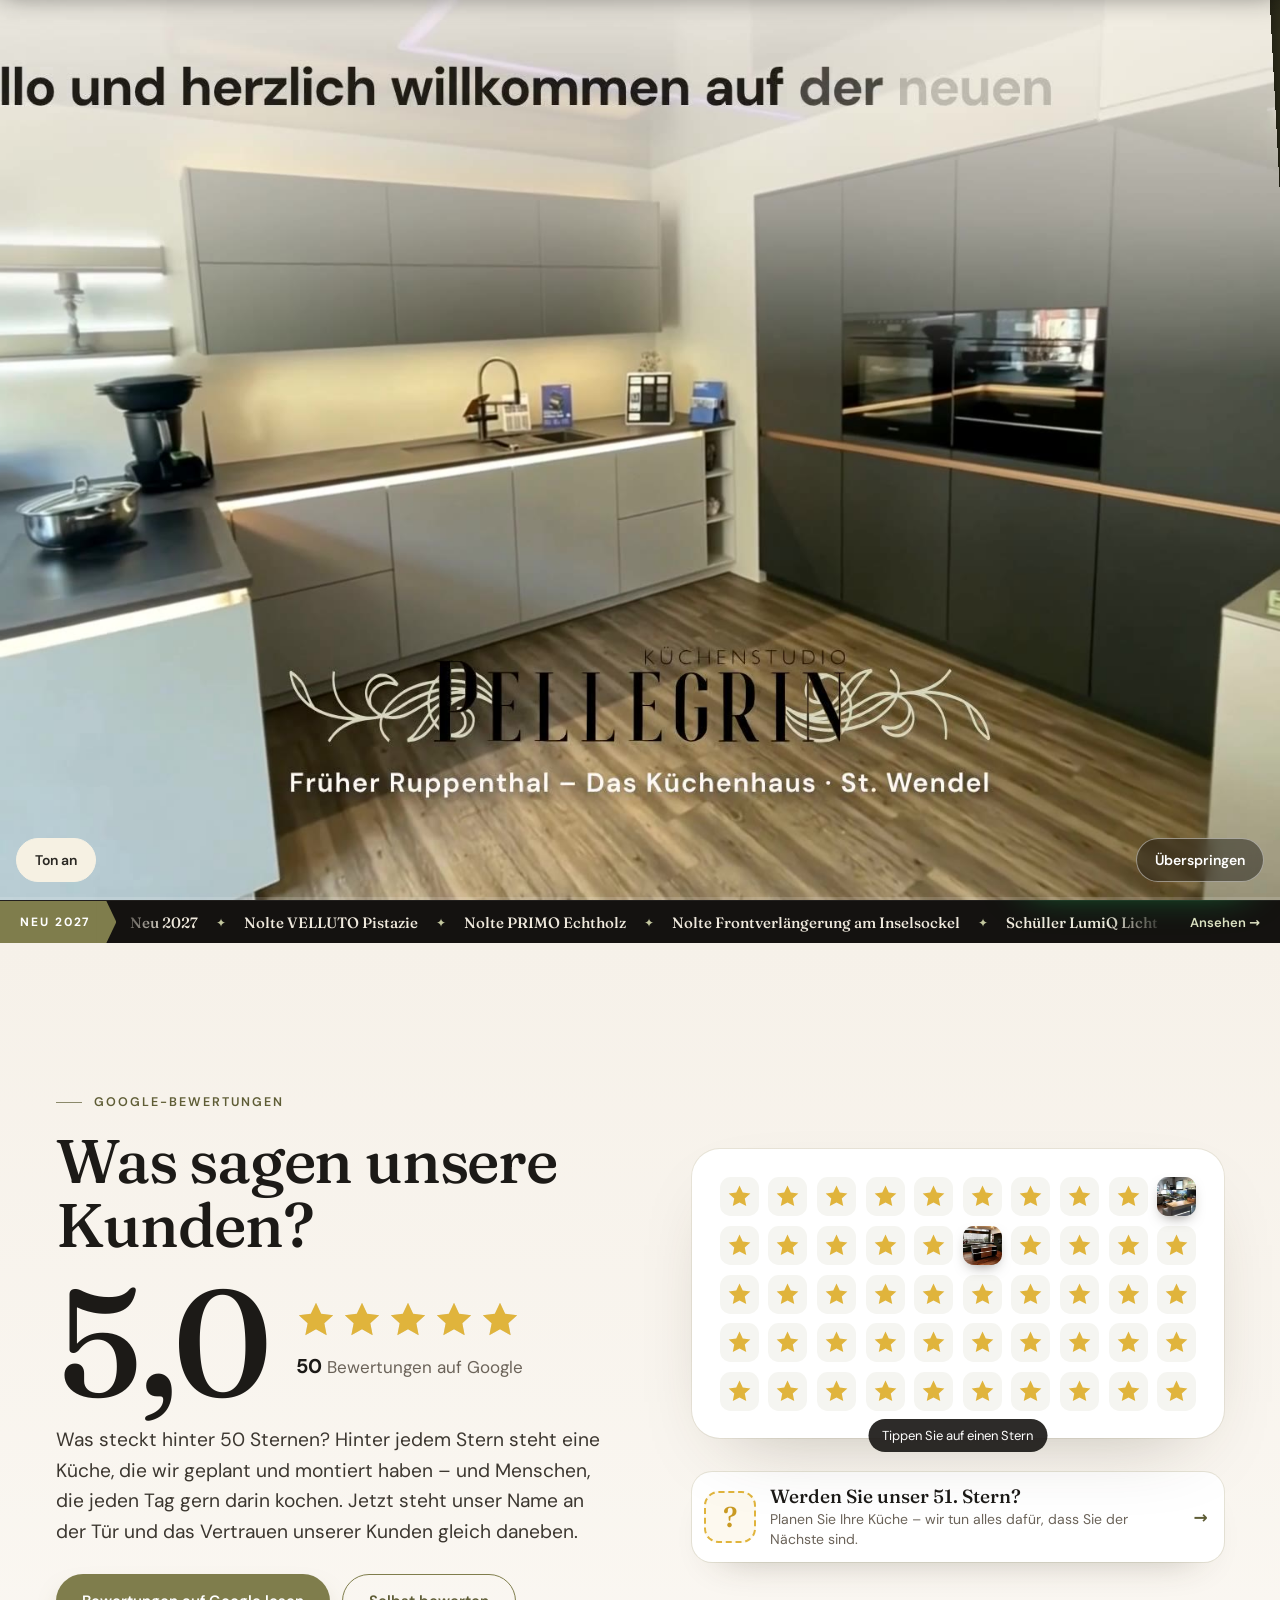
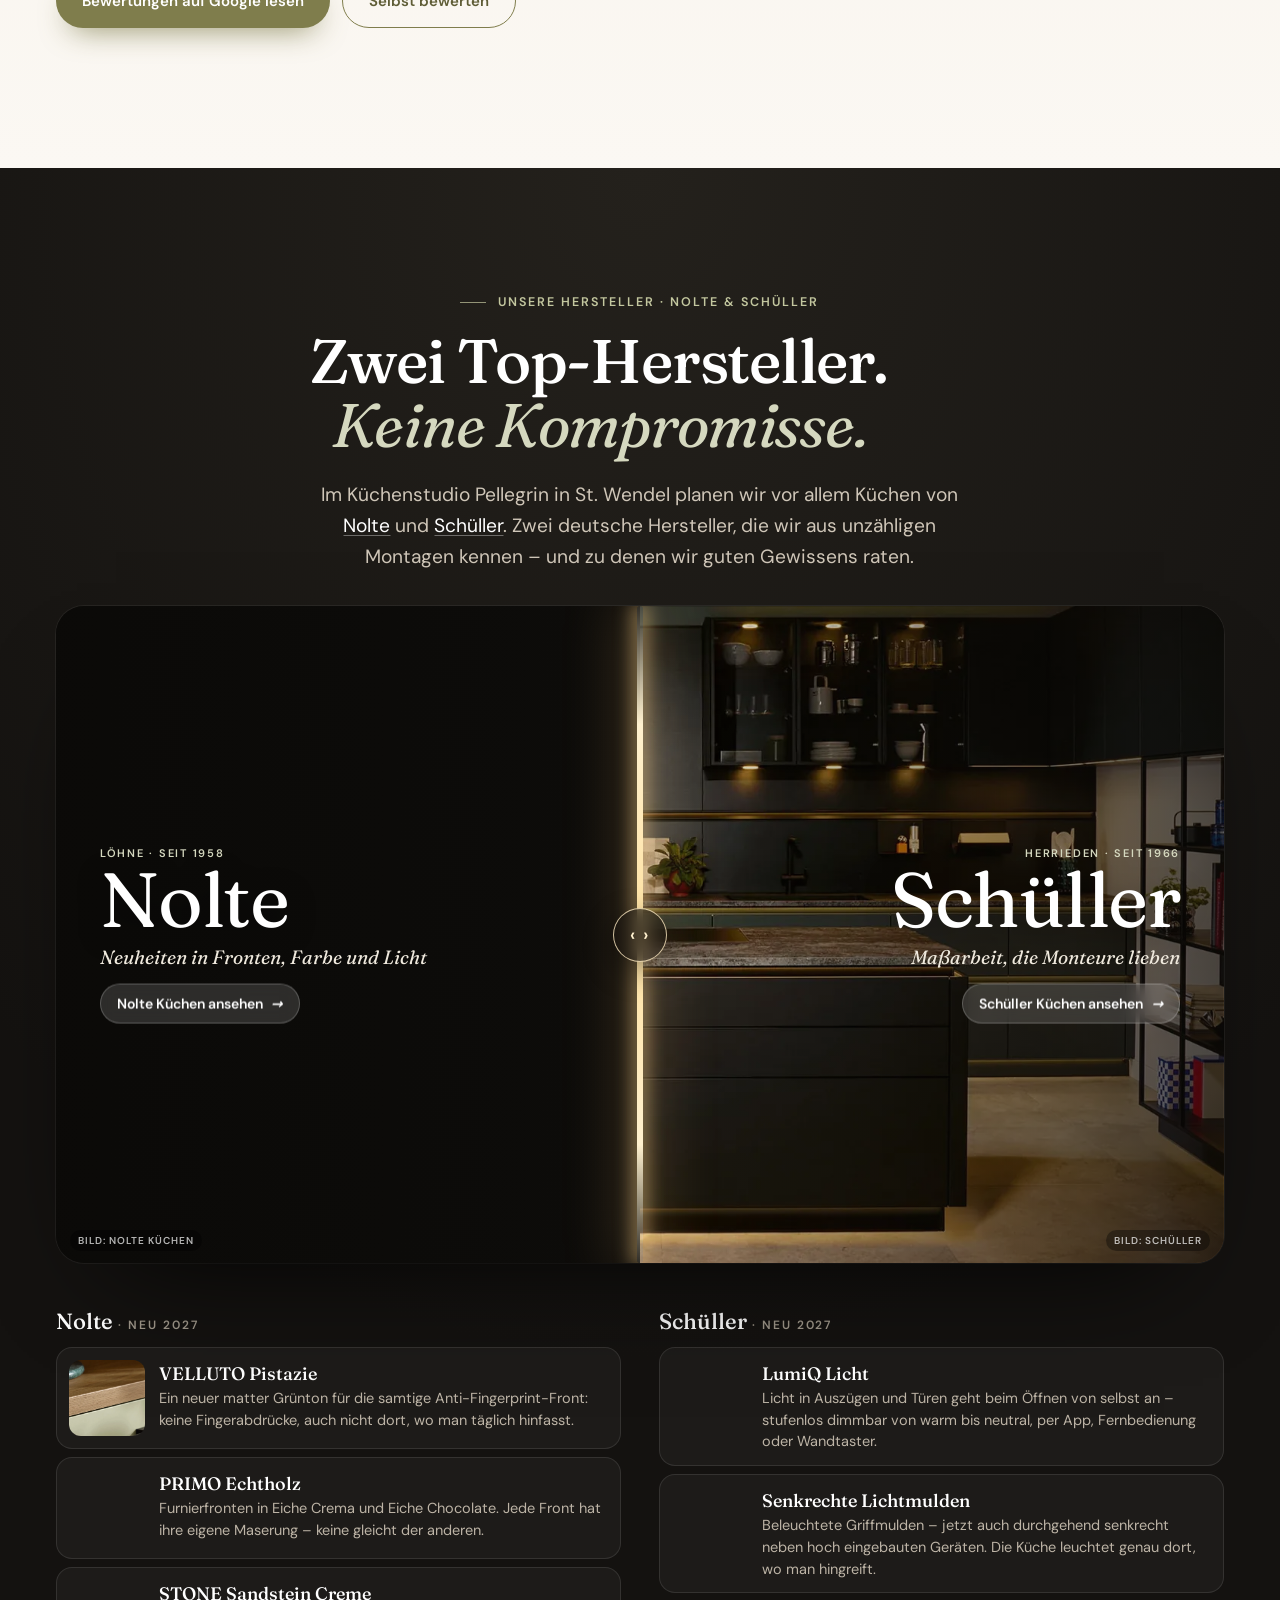
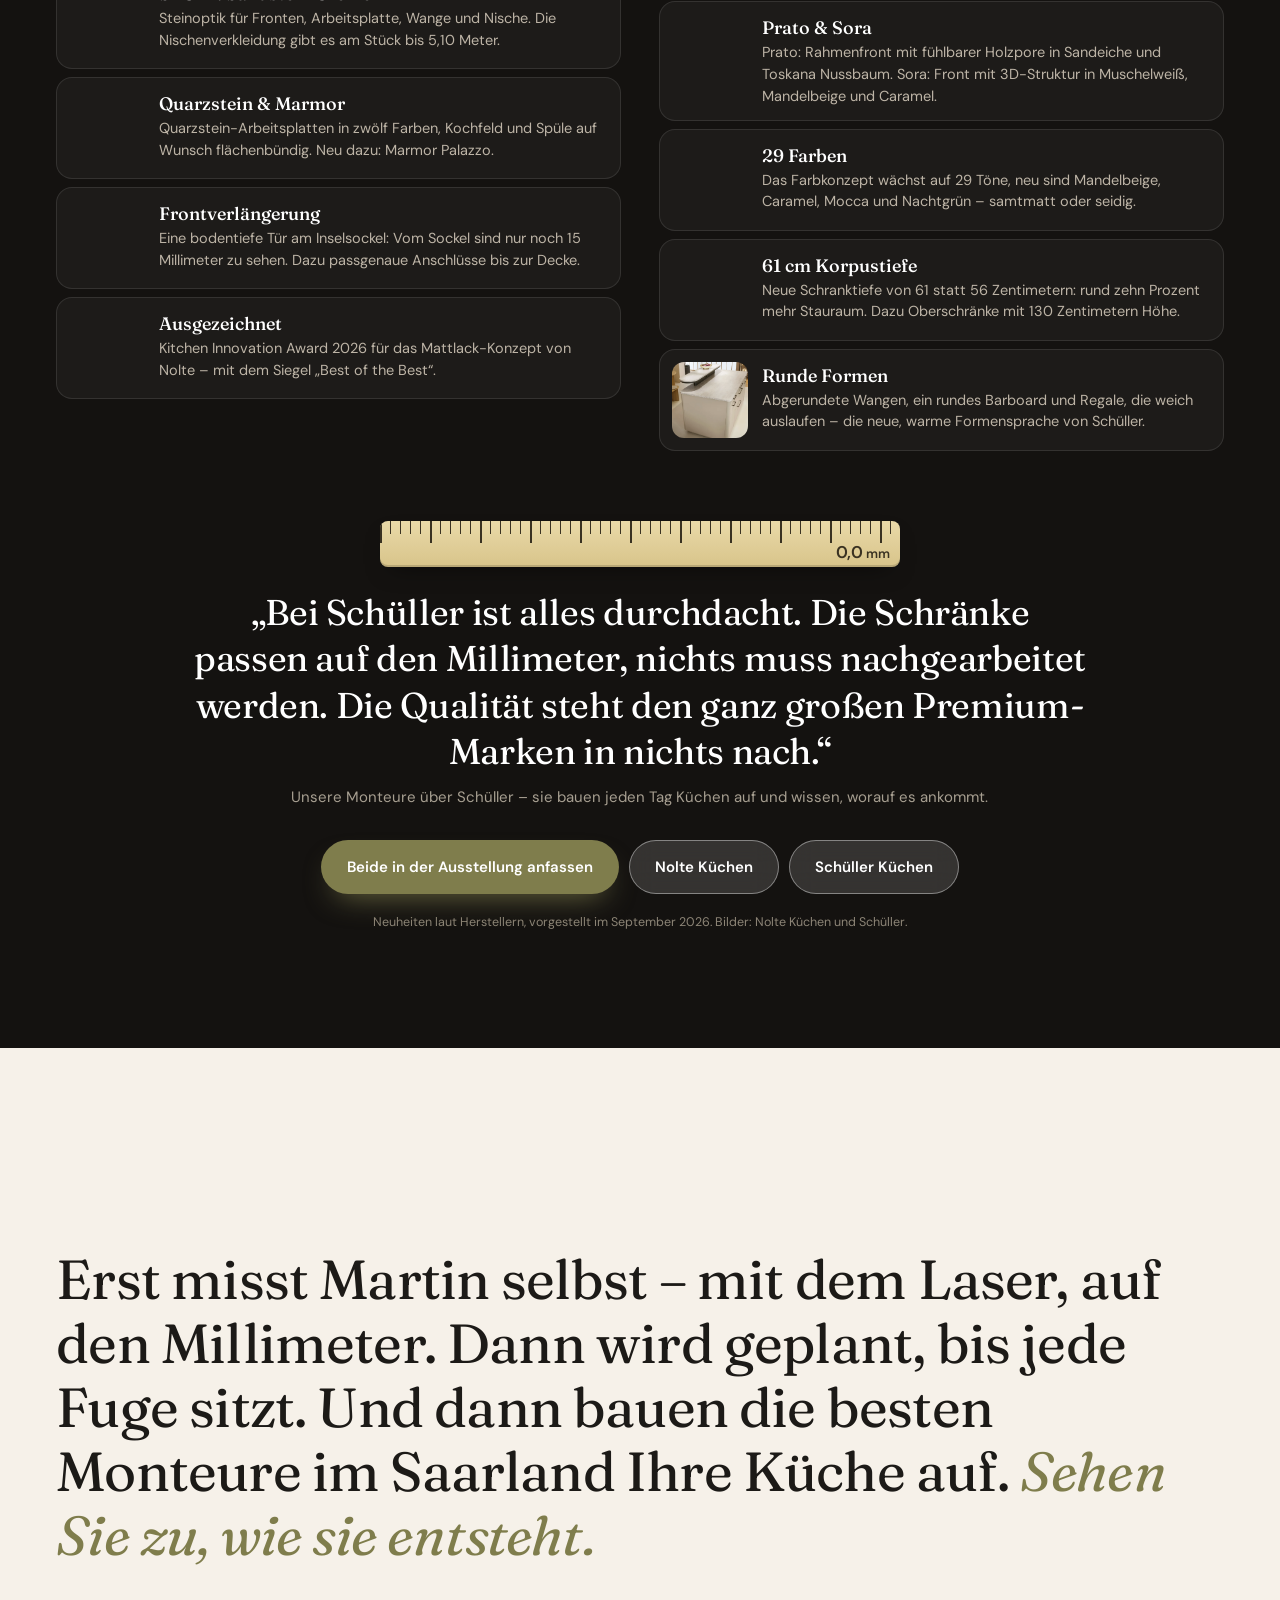
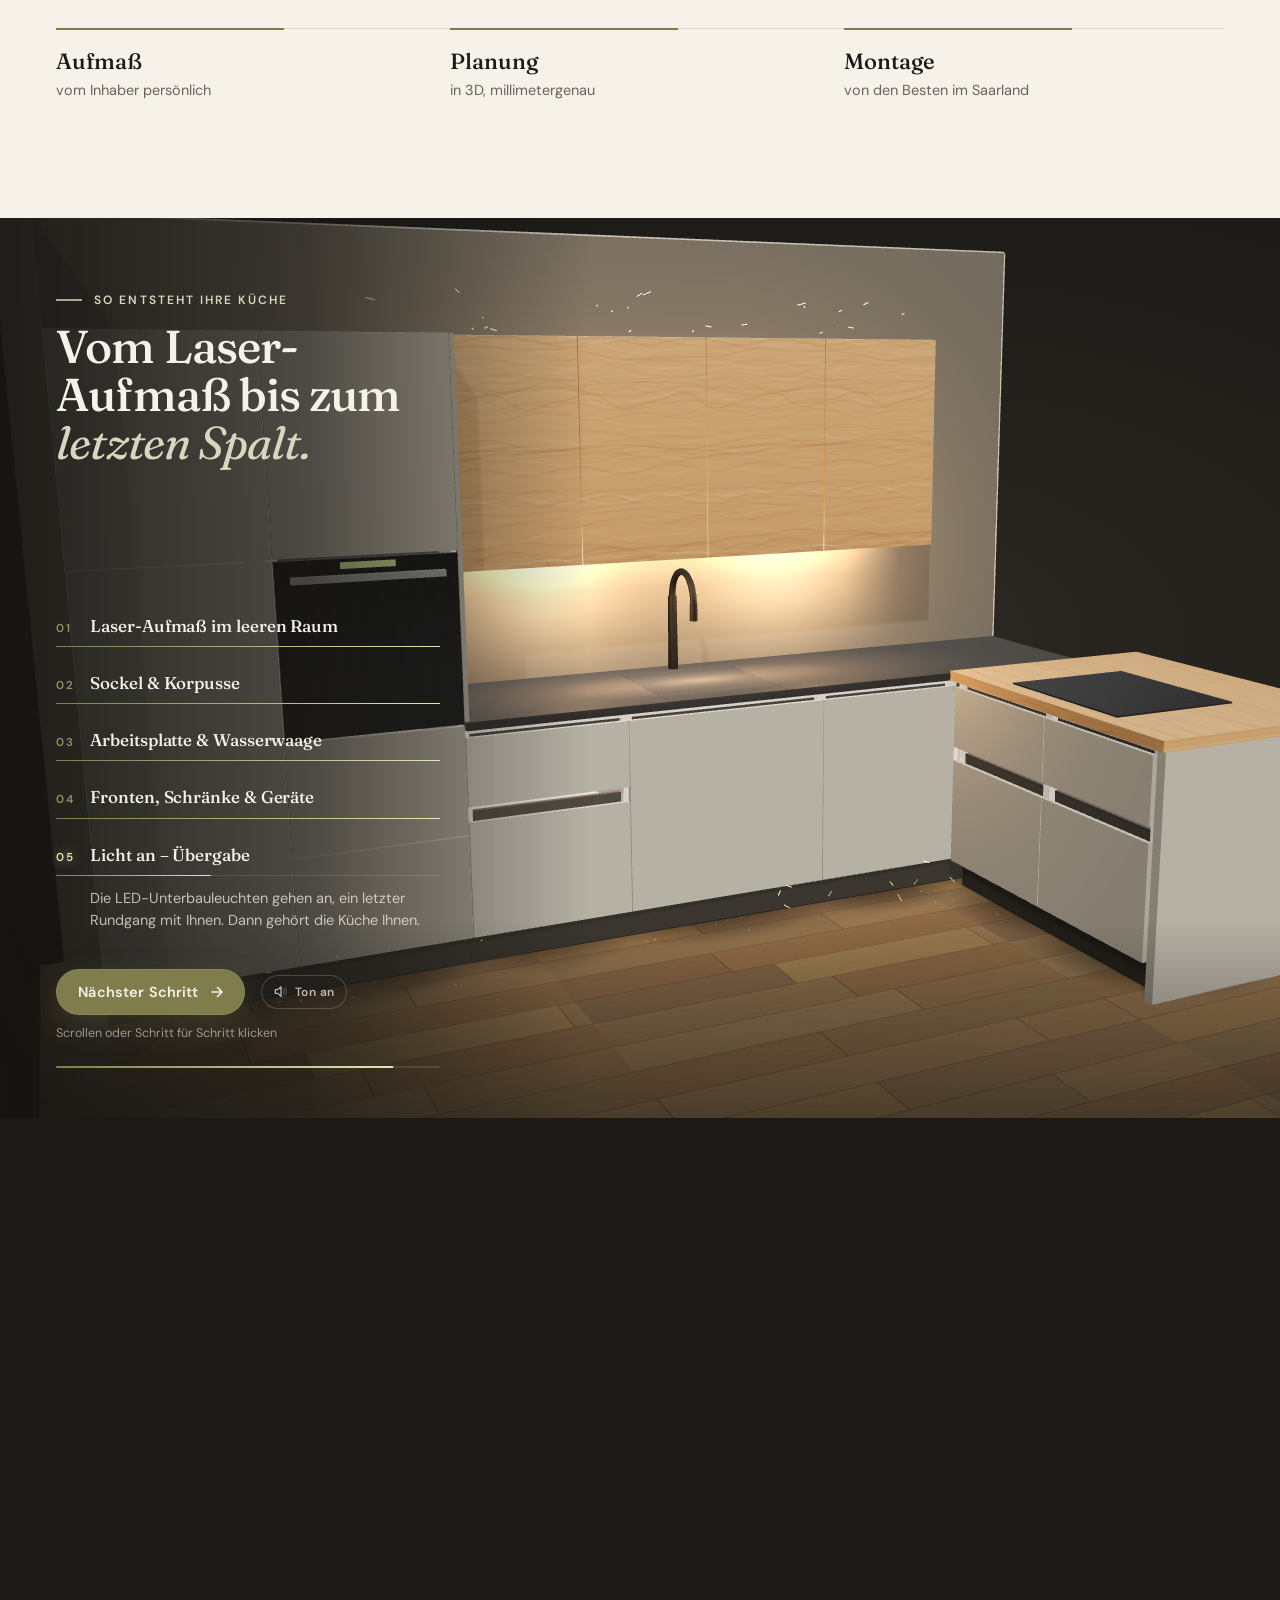
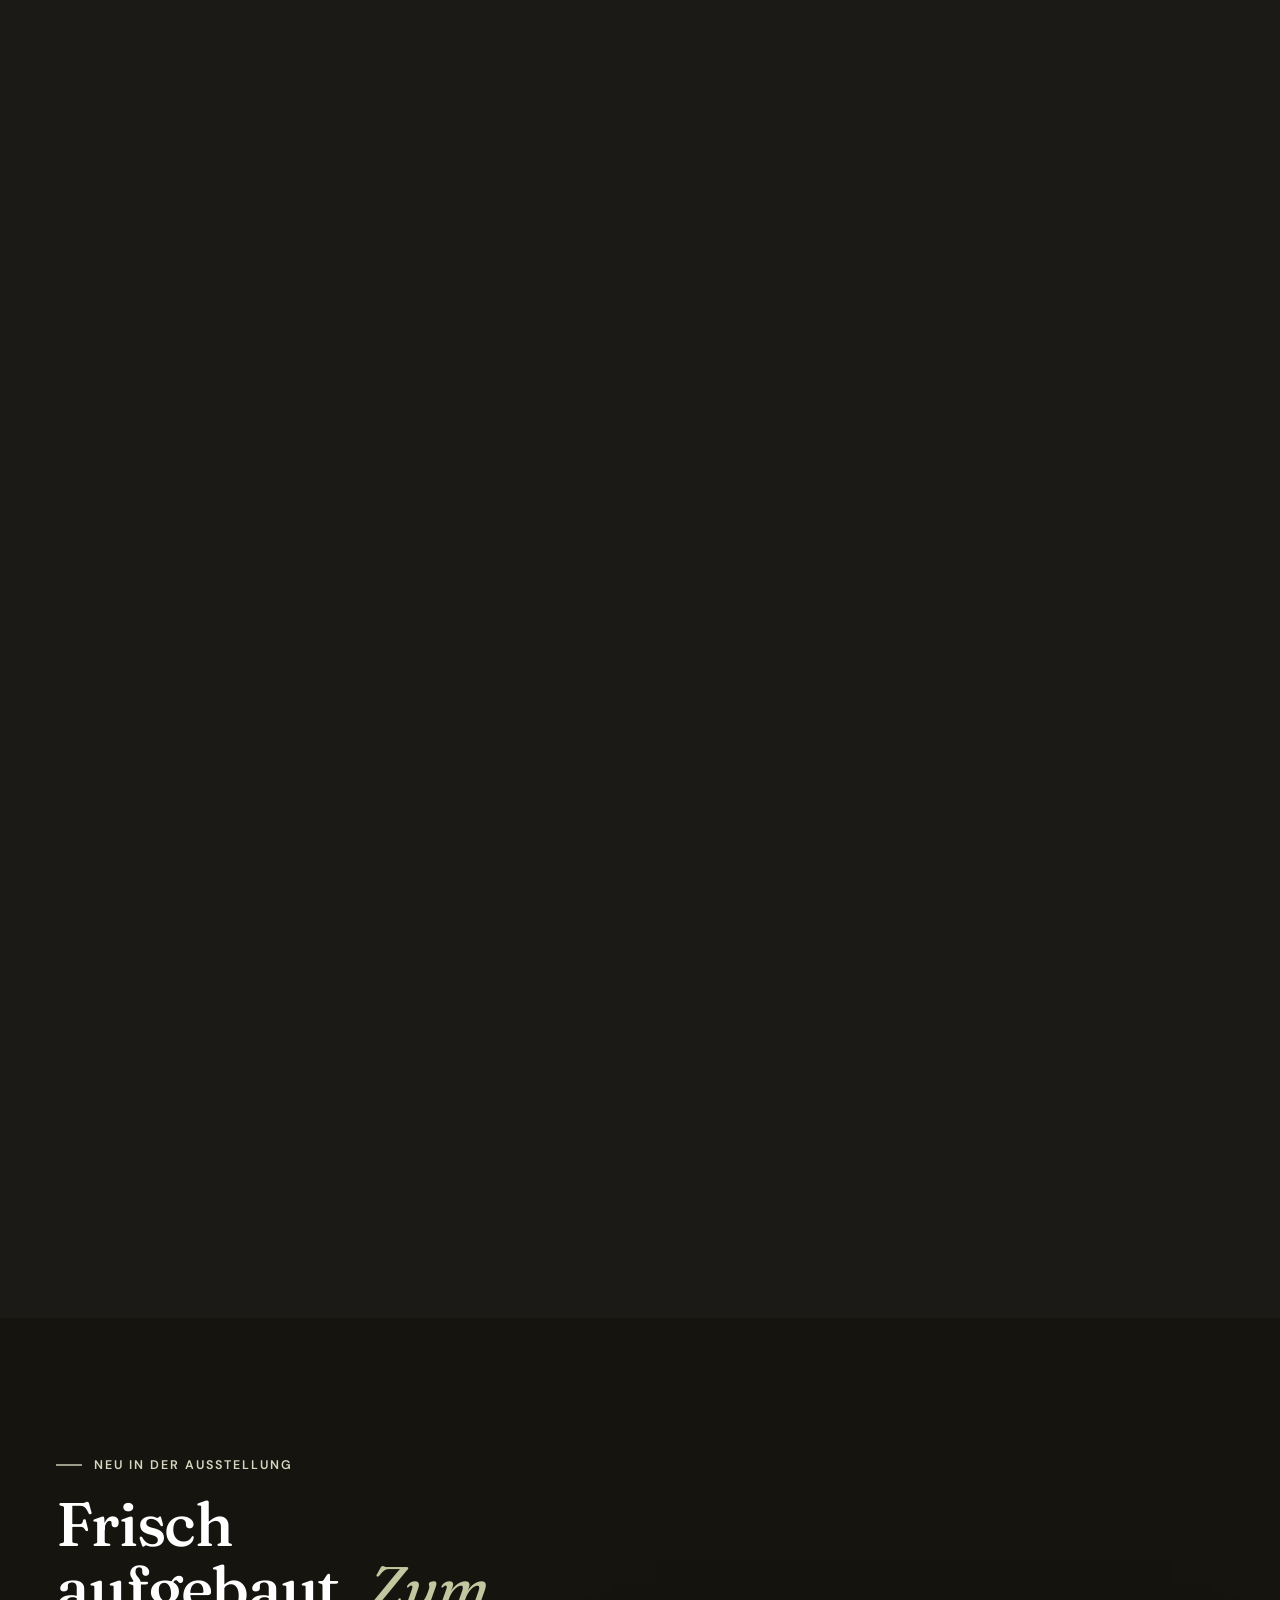
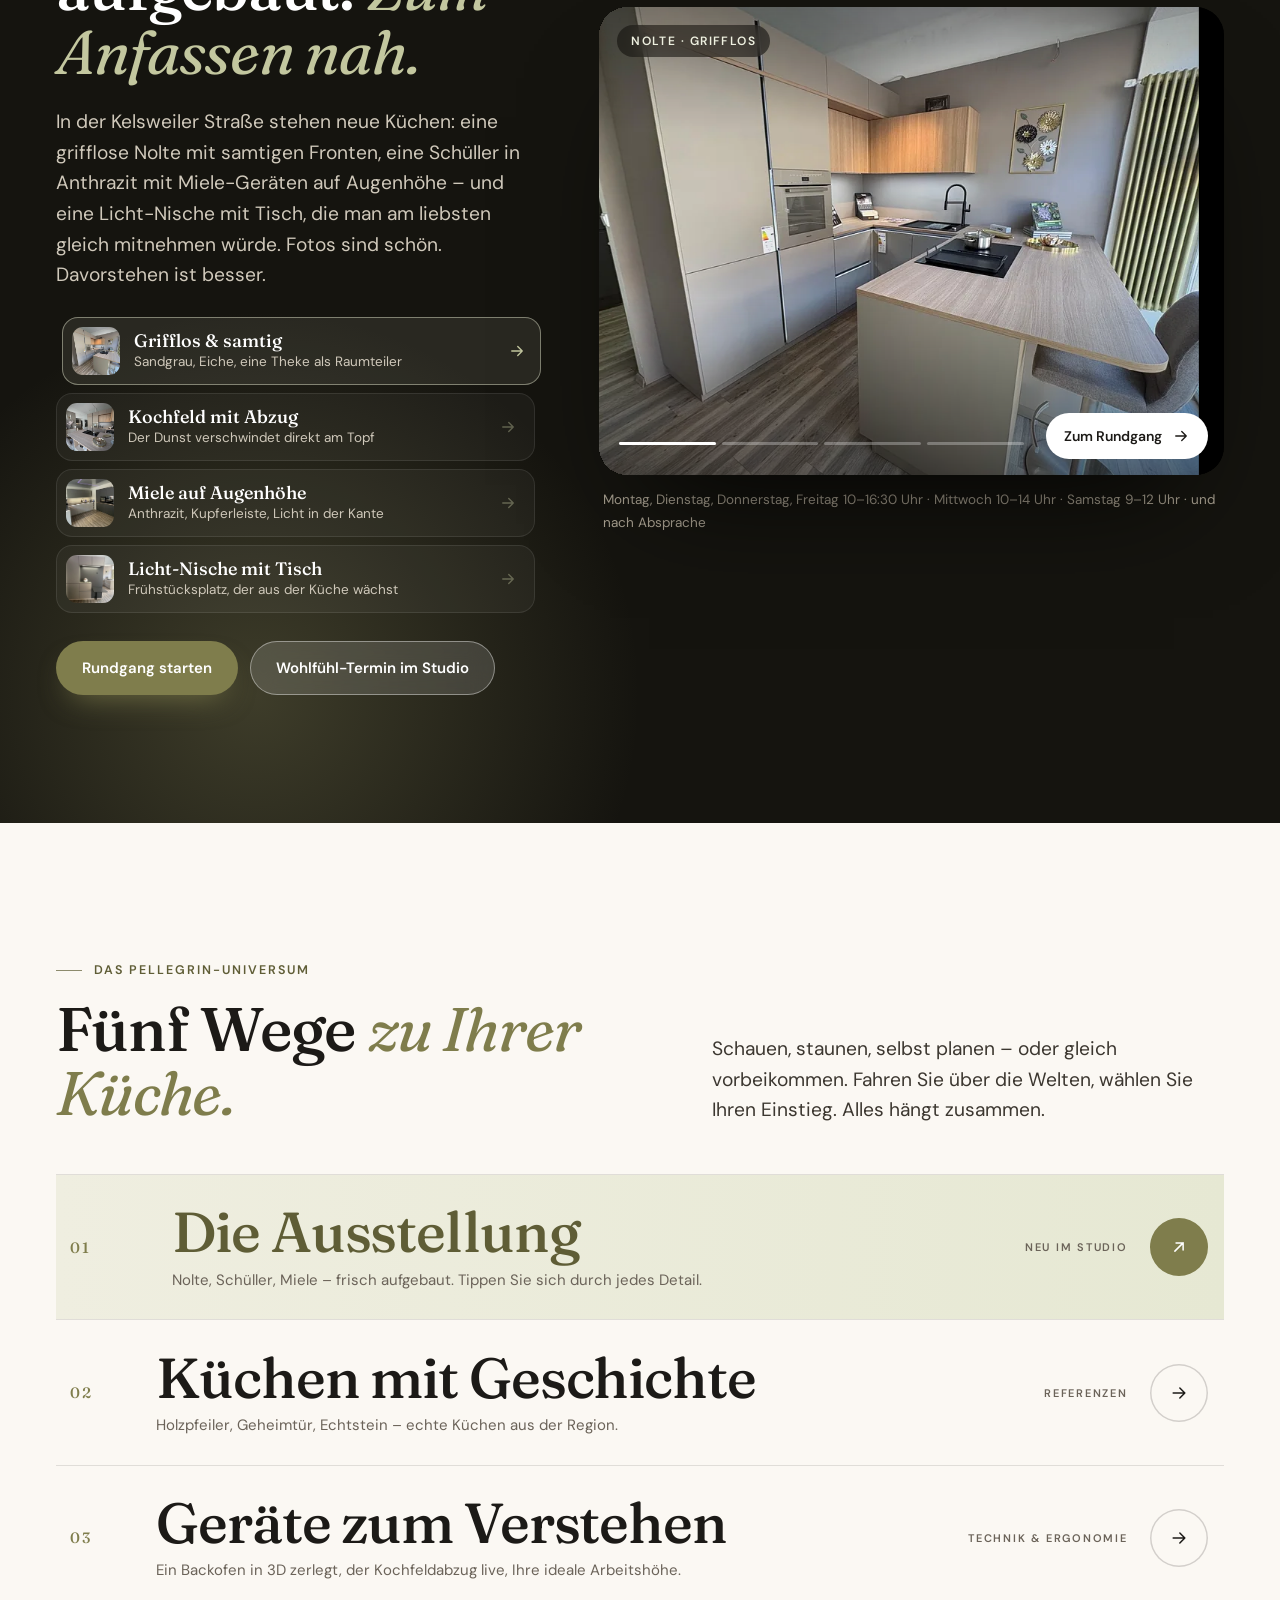
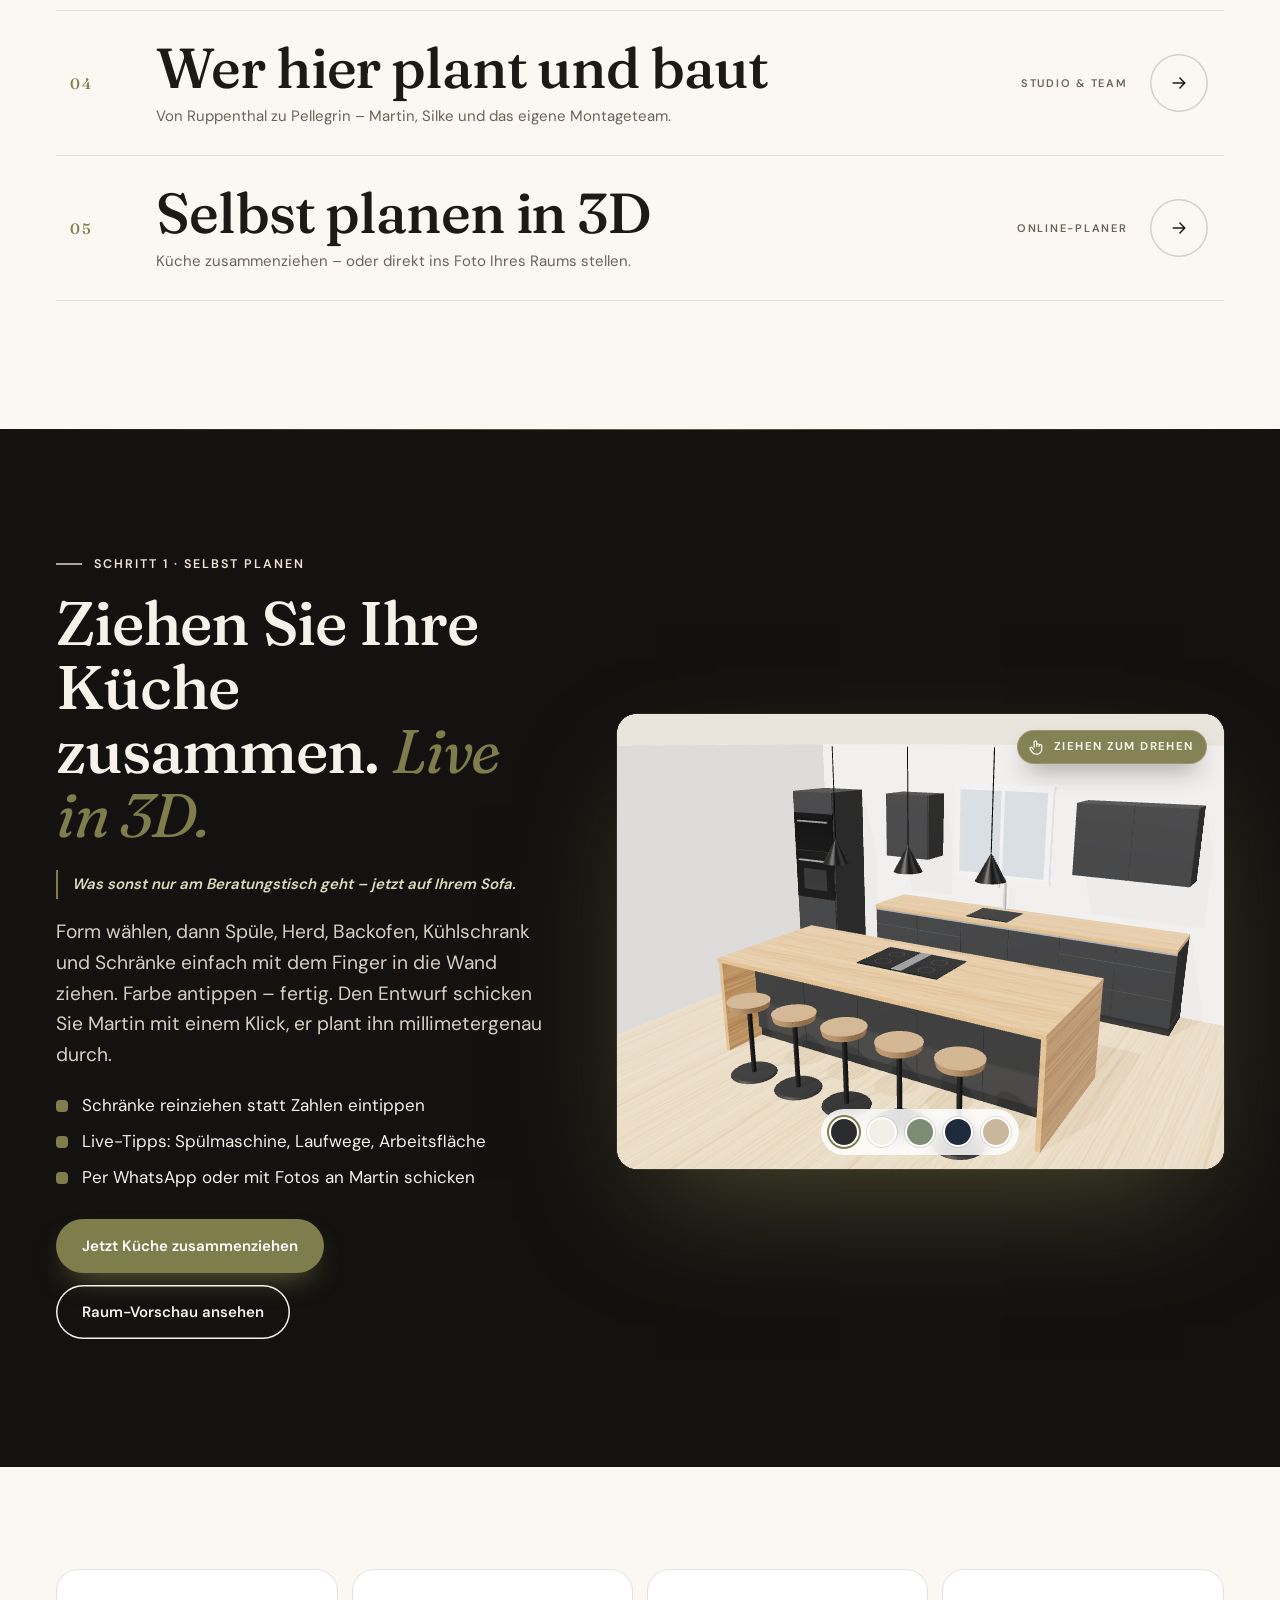
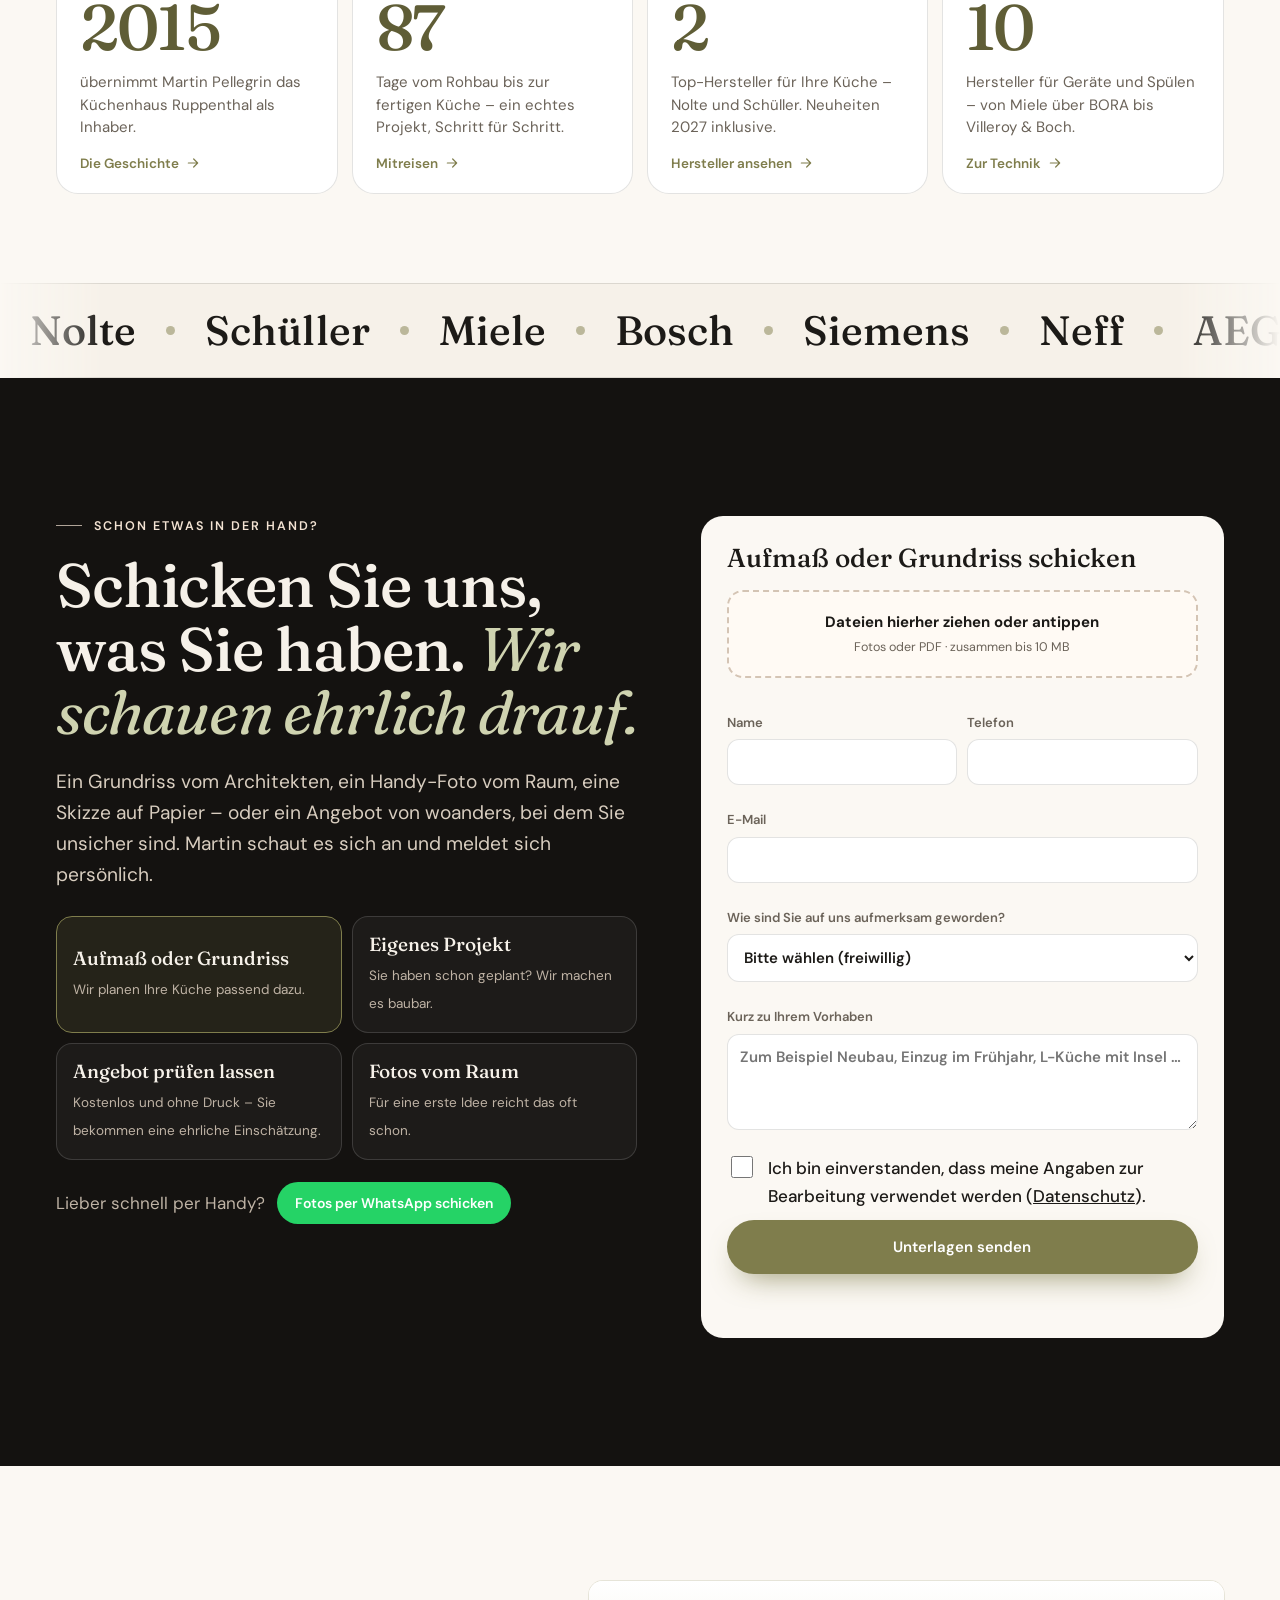
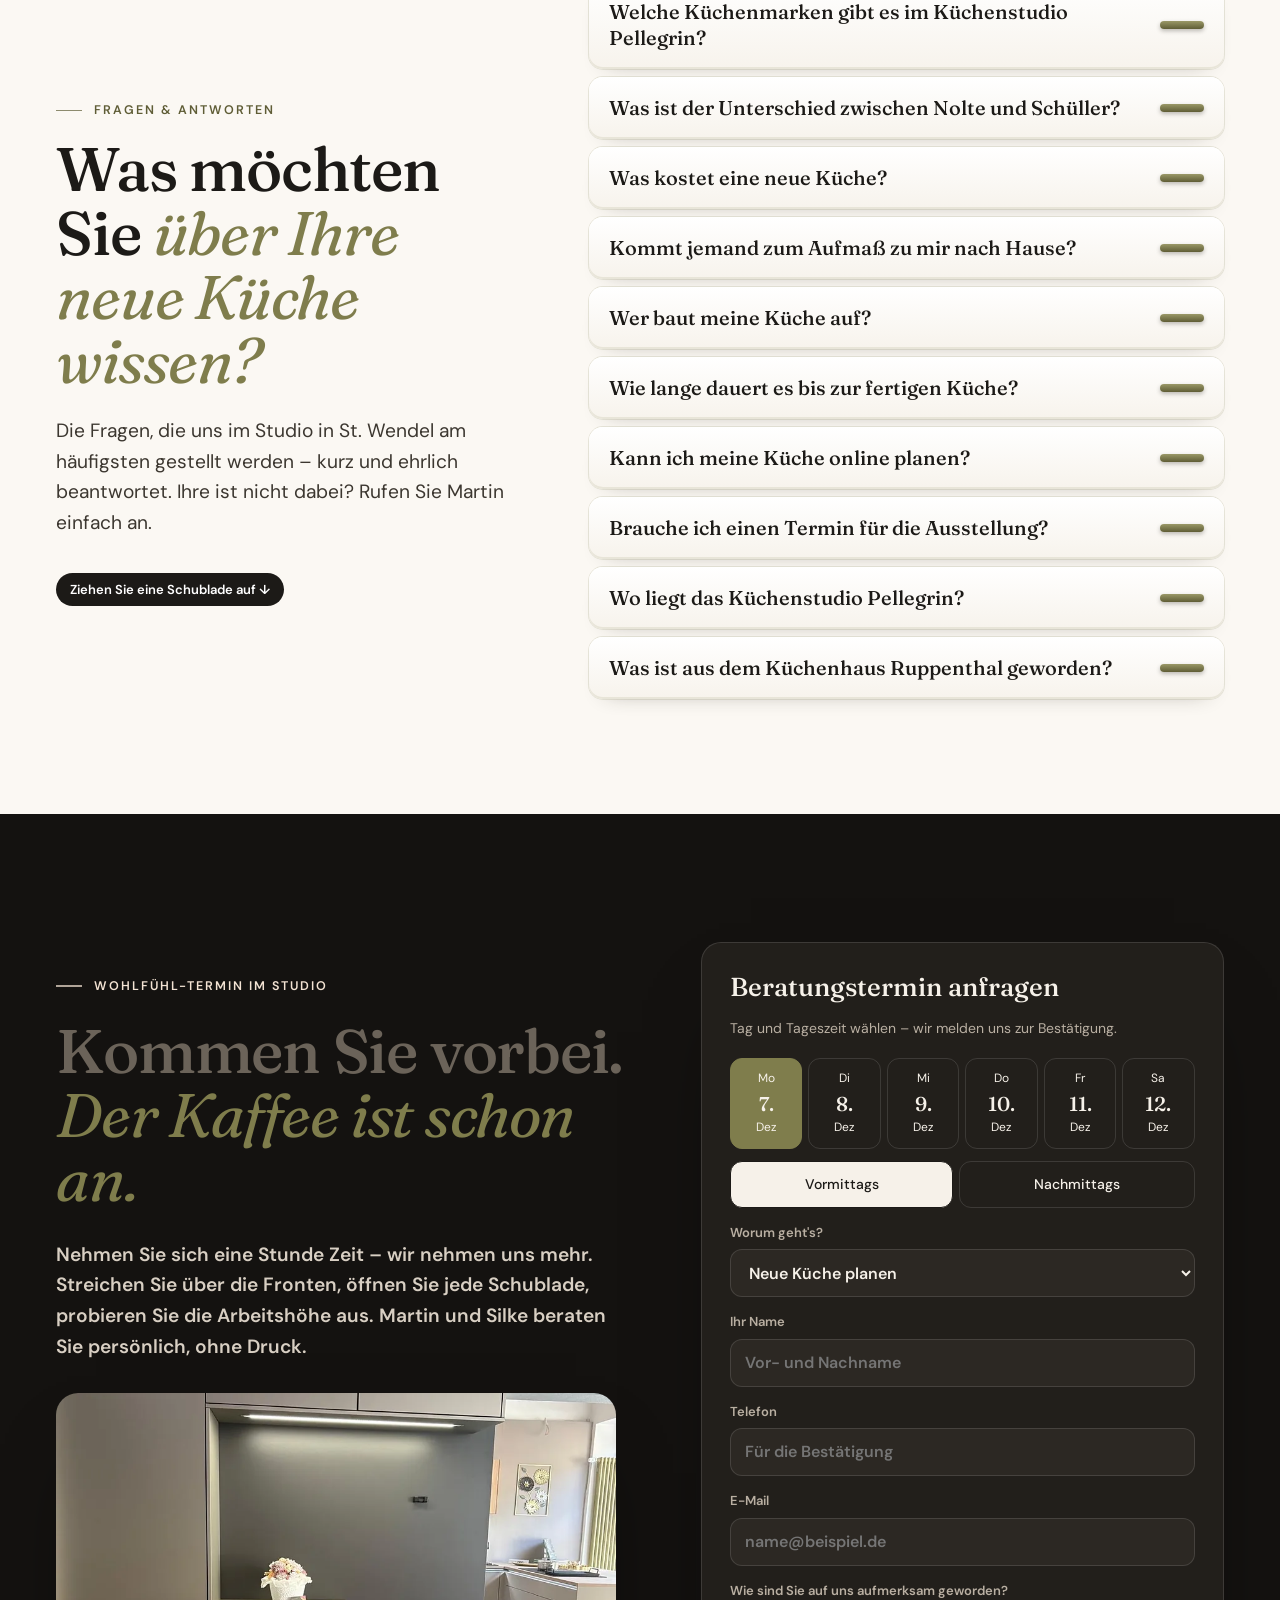
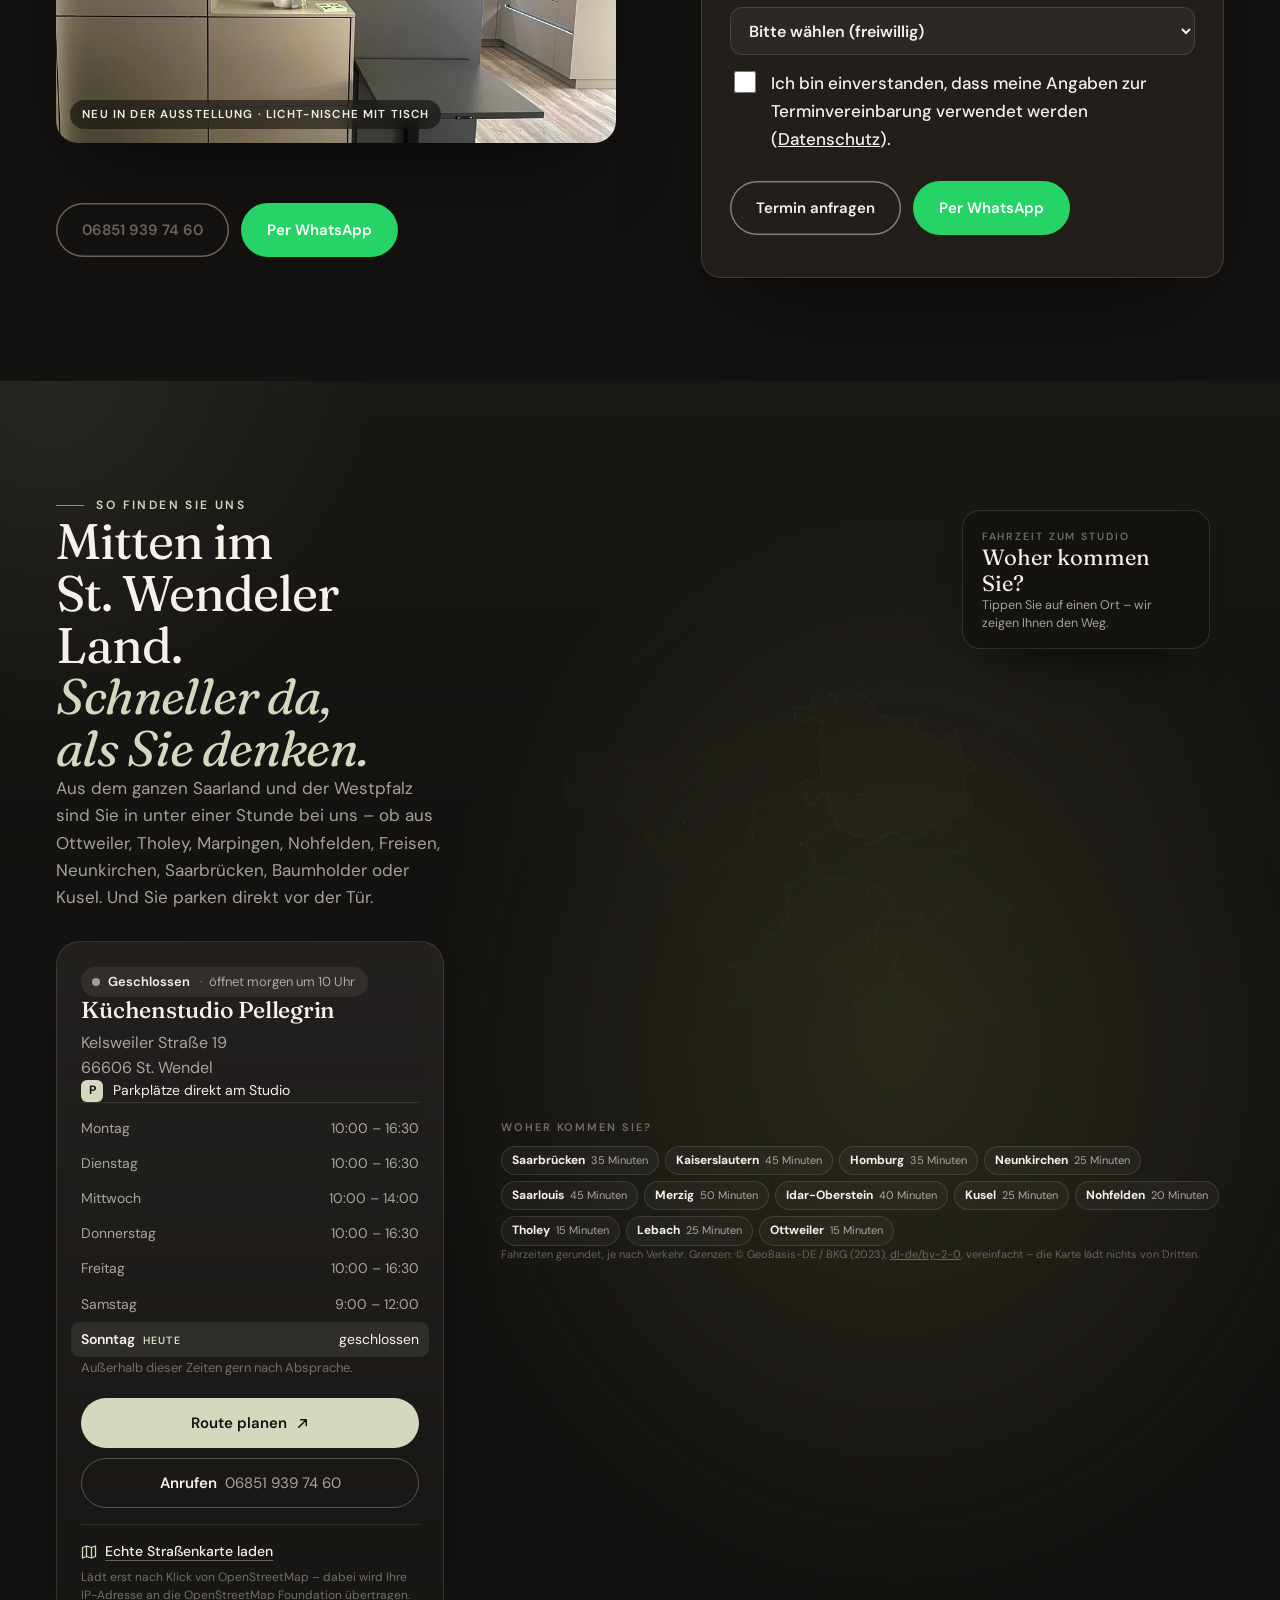
==== index.html @ 443a0e9a "Intro-Film live, Montage-3D ohne Stocken beim Scrollen Co-Authored-By: Claude Opus 5.5 <noreply@anth" ====
<!doctype html>
<html lang="de" data-page="home" data-hook="https://hook.eu1.make.com/a36b9tmomybuo3w4ffzs7iai0kumm900">
<head>
<meta charset="utf-8">
<script data-fe="intro">/* Intro bei jedem Oeffnen (auch Neuladen), nicht beim Zurueckklicken innerhalb der Seite; ?nointro ueberspringt */try{(function(k){var s=location.search;if(/[?&]nointro/.test(s)){sessionStorage.setItem(k,'1');return}var t=(performance.getEntriesByType('navigation')[0]||{}).type||'',i=false;if(t==='back_forward')return;try{var r=new URL(document.referrer);i=r.origin===location.origin&&r.pathname.indexOf(location.pathname.replace(/[^/]*$/,''))===0}catch(e){}if(/[?&]intro(&|=|$)/.test(s)||t==='reload'||!i)sessionStorage.removeItem(k)})('pel-intro3')}catch(e){}</script>
<meta name="viewport" content="width=device-width, initial-scale=1, viewport-fit=cover">
<title>Küchenstudio St. Wendel – Nolte & Schüller Küchen | Pellegrin</title>
<meta name="description" content="Küchenstudio Pellegrin in St. Wendel, früher Küchenhaus Ruppenthal: Nolte und Schüller, Planung in 3D, Aufmaß vom Inhaber, Montage durch die besten Monteure.">
<meta name="robots" content="index, follow">
<link rel="canonical" href="https://kuechenstudio-pellegrin.de/">
<meta property="og:type" content="website">
<meta property="og:locale" content="de_DE">
<meta property="og:site_name" content="Küchenstudio Pellegrin">
<meta property="og:title" content="Küchenstudio St. Wendel – Nolte & Schüller Küchen | Pellegrin">
<meta property="og:description" content="Küchenstudio Pellegrin in St. Wendel, früher Küchenhaus Ruppenthal: Nolte und Schüller, Planung in 3D, Aufmaß vom Inhaber, Montage durch die besten Monteure.">
<meta property="og:image" content="https://kuechenstudio-pellegrin.de/og.jpg">
<meta property="og:image:width" content="1200">
<meta property="og:image:height" content="630">
<meta property="og:image:alt" content="Küchenstudio Pellegrin in St. Wendel – Nolte und Schüller Küchen">
<meta property="og:url" content="https://kuechenstudio-pellegrin.de/">
<meta name="twitter:card" content="summary_large_image">
<meta name="twitter:title" content="Küchenstudio St. Wendel – Nolte & Schüller Küchen | Pellegrin">
<meta name="twitter:description" content="Küchenstudio Pellegrin in St. Wendel, früher Küchenhaus Ruppenthal: Nolte und Schüller, Planung in 3D, Aufmaß vom Inhaber, Montage durch die besten Monteure.">
<meta name="twitter:image" content="https://kuechenstudio-pellegrin.de/og.jpg">
<meta name="theme-color" content="#f6f1e9">
<link rel="icon" href="img/favicon.png">
<link rel="apple-touch-icon" href="img/apple-touch-icon.png">
<link rel="preload" href="fonts/fraunces-latin-500-normal.woff2" as="font" type="font/woff2" crossorigin>
<style>:where(img[height]){height:auto}</style>
<link rel="stylesheet" href="assets/style.css?v=1793842414">
<link rel="stylesheet" href="assets/kp.css?v=1793842414">
<link rel="stylesheet" href="assets/pg.css?v=1793842414">
<link rel="stylesheet" href="assets/brand.css?v=1793842414">
<link rel="stylesheet" href="assets/mk2.css?v=1793842414">
<link rel="stylesheet" href="assets/uni.css?v=1793842414"><link rel="stylesheet" href="assets/montage.css?v=1793842414"><link rel="stylesheet" href="assets/karte.css?v=1793842414">
<script type="application/ld+json">{"@context": "https://schema.org", "@graph": [{"@type": ["HomeGoodsStore", "LocalBusiness"], "@id": "https://kuechenstudio-pellegrin.de/#studio", "name": "Küchenstudio Pellegrin", "alternateName": ["Küchenhaus Ruppenthal", "Pellegrin Küchenstudio"], "description": "Küchenstudio in St. Wendel (Saarland): Nolte und Schüller Küchen, Küchenplanung in 3D, Aufmaß durch den Inhaber, Lieferung und Montage durch erfahrene Küchenmonteure.", "url": "https://kuechenstudio-pellegrin.de/", "logo": "https://kuechenstudio-pellegrin.de/img/apple-touch-icon.png", "image": ["https://kuechenstudio-pellegrin.de/og.jpg", "https://kuechenstudio-pellegrin.de/img/hero26_d.webp"], "telephone": "+4968519397460", "email": "info@kuechenstudio-pellegrin.de", "founder": {"@type": "Person", "name": "Martin Pellegrin", "jobTitle": "Inhaber"}, "address": {"@type": "PostalAddress", "streetAddress": "Kelsweiler Straße 19", "postalCode": "66606", "addressLocality": "St. Wendel", "addressRegion": "Saarland", "addressCountry": "DE"}, "geo": {"@type": "GeoCoordinates", "latitude": 49.4685, "longitude": 7.1645}, "hasMap": "https://www.google.com/maps/search/?api=1&query=Kelsweiler%20Stra%C3%9Fe%2019%2C%2066606%20St.%20Wendel", "openingHoursSpecification": [{"@type": "OpeningHoursSpecification", "dayOfWeek": ["Monday", "Tuesday", "Thursday", "Friday"], "opens": "10:00", "closes": "16:30"}, {"@type": "OpeningHoursSpecification", "dayOfWeek": ["Wednesday"], "opens": "10:00", "closes": "14:00"}, {"@type": "OpeningHoursSpecification", "dayOfWeek": ["Saturday"], "opens": "09:00", "closes": "12:00"}], "areaServed": [{"@type": "City", "name": "St. Wendel"}, {"@type": "City", "name": "Ottweiler"}, {"@type": "City", "name": "Tholey"}, {"@type": "City", "name": "Marpingen"}, {"@type": "City", "name": "Nohfelden"}, {"@type": "City", "name": "Freisen"}, {"@type": "City", "name": "Oberthal"}, {"@type": "City", "name": "Namborn"}, {"@type": "City", "name": "Neunkirchen"}, {"@type": "City", "name": "Saarbrücken"}, {"@type": "City", "name": "Baumholder"}, {"@type": "City", "name": "Kusel"}, {"@type": "State", "name": "Saarland"}], "brand": [{"@type": "Brand", "name": "Nolte Küchen", "url": "https://www.nolte-kuechen.com"}, {"@type": "Brand", "name": "Schüller Küchen", "url": "https://www.schueller.de"}], "knowsAbout": ["Küchenplanung", "Küchenmontage", "Nolte Küchen", "Schüller Küchen", "Einbaugeräte", "Kochfeldabzug", "Ergonomie in der Küche"], "hasOfferCatalog": {"@type": "OfferCatalog", "name": "Leistungen", "itemListElement": [{"@type": "Offer", "itemOffered": {"@type": "Service", "name": "Küchenplanung in 3D"}}, {"@type": "Offer", "itemOffered": {"@type": "Service", "name": "Aufmaß vor Ort durch den Inhaber"}}, {"@type": "Offer", "itemOffered": {"@type": "Service", "name": "Online-Küchenplaner mit Raumfoto"}}, {"@type": "Offer", "itemOffered": {"@type": "Service", "name": "Lieferung und Küchenmontage durch erfahrene Küchenmonteure"}}, {"@type": "Offer", "itemOffered": {"@type": "Service", "name": "Küchenausstellung mit Nolte und Schüller"}}]}, "sameAs": ["https://www.google.com/maps/place/?q=place_id:ChIJKTbr8p_qlUcREDhps3uUdVs"], "aggregateRating": {"@type": "AggregateRating", "ratingValue": "5.0", "bestRating": "5", "reviewCount": 50}}, {"@type": "WebSite", "@id": "https://kuechenstudio-pellegrin.de/#website", "url": "https://kuechenstudio-pellegrin.de/", "name": "Küchenstudio Pellegrin", "inLanguage": "de-DE", "publisher": {"@id": "https://kuechenstudio-pellegrin.de/#studio"}}, {"@type": "WebPage", "@id": "https://kuechenstudio-pellegrin.de/#seite", "url": "https://kuechenstudio-pellegrin.de/", "name": "Küchenstudio St. Wendel – Nolte & Schüller Küchen | Pellegrin", "description": "Küchenstudio Pellegrin in St. Wendel, früher Küchenhaus Ruppenthal: Nolte und Schüller, Planung in 3D, Aufmaß vom Inhaber, Montage durch die besten Monteure.", "inLanguage": "de-DE", "isPartOf": {"@id": "https://kuechenstudio-pellegrin.de/#website"}, "about": {"@id": "https://kuechenstudio-pellegrin.de/#studio"}}, {"@type": "FAQPage", "@id": "https://kuechenstudio-pellegrin.de/#fragen", "mainEntity": [{"@type": "Question", "name": "Welche Küchenmarken gibt es im Küchenstudio Pellegrin?", "acceptedAnswer": {"@type": "Answer", "text": "Wir planen und verkaufen vor allem Küchen von Nolte und Schüller – zwei deutsche Markenhersteller, die wir aus vielen Montagen kennen. Dazu Einbaugeräte unter anderem von Miele, BORA, Siemens, Bosch und Neff sowie Spülen von Blanco und Villeroy & Boch."}}, {"@type": "Question", "name": "Was ist der Unterschied zwischen Nolte und Schüller?", "acceptedAnswer": {"@type": "Answer", "text": "Beide sind deutsche Markenhersteller. Nolte aus Löhne (seit 1958) ist stark bei Neuheiten in Fronten, Farben und Oberflächen – zum Beispiel der samtigen Anti-Fingerprint-Front VELLUTO oder Echtholzfronten. Schüller aus Herrieden (Familienunternehmen seit 1966) steht für durchdachte Maßarbeit und Licht-Ideen wie LumiQ; unsere Monteure schätzen, wie genau die Schränke passen. Welche Marke zu Ihnen passt, zeigen wir Ihnen direkt in der Ausstellung."}}, {"@type": "Question", "name": "Was kostet eine neue Küche?", "acceptedAnswer": {"@type": "Answer", "text": "Das hängt vom Raum, von der Marke, den Fronten und den Geräten ab. Martin Pellegrin nennt Ihnen den Preis in einem persönlichen Angebot, nachdem er bei Ihnen gemessen hat. Vorab können Sie Ihre Wunschküche im Online-Planer zusammenstellen und als Anfrage schicken."}}, {"@type": "Question", "name": "Kommt jemand zum Aufmaß zu mir nach Hause?", "acceptedAnswer": {"@type": "Answer", "text": "Ja. Martin Pellegrin misst selbst – im Rohbau, nach dem Putz und vor der Bestellung noch einmal. Auf den Millimeter, mit Wasser, Strom und Fenstern."}}, {"@type": "Question", "name": "Wer baut meine Küche auf?", "acceptedAnswer": {"@type": "Answer", "text": "Unsere Küchen montieren die zwei besten Monteure im Saarland. Natan von natan.saarland achtet bei jeder Küche zu hundert Prozent auf Präzision und Perfektion – bis zum letzten Spalt. Rafael Filipiak ist Schreiner und montiert seit 30 Jahren Küchen: Für ihn ist nichts eine Überraschung, und jede Herausforderung ist ein schöner Arbeitstag, an den man sich gern erinnert, wenn die Lösung steht. Beide arbeiten lösungsorientiert und sauber und sind mit dem neuesten Werkzeug ausgestattet – Festool-Sägen, Tischkreissäge, Oberfräsen und Absaugung an jedem Schnitt. Damit sind wir besser ausgestattet als fast alle Küchenmonteure der Umgebung zusammen. So läuft die Montage ab."}}, {"@type": "Question", "name": "Wie lange dauert es bis zur fertigen Küche?", "acceptedAnswer": {"@type": "Answer", "text": "In besonders schnellen Fällen kann Ihre Küche schon ab drei Wochen nach dem Aufmaß geliefert werden. Im Normalfall dauert es ein bis zwei Wochen länger – das hängt von der Küche ab: Marke, Fronten und Ausstattung. Den genauen Liefer- und Montagetermin sagen wir Ihnen mit dem Auftrag."}}, {"@type": "Question", "name": "Kann ich meine Küche online planen?", "acceptedAnswer": {"@type": "Answer", "text": "Ja. Im Küchenplaner zeichnen Sie Ihren Raum, stellen Schränke und Geräte, sehen alles in 3D und können die Küche per Foto in Ihren eigenen Raum setzen. Die Planung schicken Sie mit einem Klick an Martin."}}, {"@type": "Question", "name": "Brauche ich einen Termin für die Ausstellung?", "acceptedAnswer": {"@type": "Answer", "text": "Sie können zu den Öffnungszeiten vorbeikommen: Montag, Dienstag, Donnerstag und Freitag 10 bis 16:30 Uhr, Mittwoch 10 bis 14 Uhr, Samstag 9 bis 12 Uhr. Für eine ausführliche Planung vereinbaren Sie am besten einen Termin. Parkplätze sind direkt vor der Tür."}}, {"@type": "Question", "name": "Wo liegt das Küchenstudio Pellegrin?", "acceptedAnswer": {"@type": "Answer", "text": "In der Kelsweiler Straße 19 in 66606 St. Wendel. Aus Ottweiler, Tholey, Marpingen, Nohfelden, Freisen, Neunkirchen, Saarbrücken, Baumholder und Kusel sind Sie in unter einer Stunde bei uns. Route planenKarte ansehenAnrufen"}}, {"@type": "Question", "name": "Was ist aus dem Küchenhaus Ruppenthal geworden?", "acceptedAnswer": {"@type": "Answer", "text": "Aus dem Küchenhaus Ruppenthal ist das Küchenstudio Pellegrin geworden: neuer Name, gleiches Team, gleiche Adresse in der Kelsweiler Straße 19 in St. Wendel."}}]}]}</script>
</head>
<body>
<a class="skip" href="#main">Zum Inhalt springen</a>

<div class="intro" aria-hidden="true">
  <svg class="sk sk-d" viewBox="0 0 1600 752" preserveAspectRatio="xMidYMid slice"><defs><mask id="skm-d"><rect width="1600" height="752" fill="#000"/><circle class="sk-hole" cx="800" cy="376" r="0" fill="#fff"/></mask></defs><rect width="1600" height="752" fill="#f4eee4"/><g class="sk-lines" fill="none" stroke="#5f5d36" stroke-width="1.5" stroke-linecap="round" stroke-linejoin="round"><polyline points="58,0 68,11 70,22 54,22 49,12 53,20 51,30 57,64 56,71 48,18 45,18 44,21 37,20 14,3 36,20 46,22 45,19 47,18 49,21 49,33 69,157 68,161 70,163 73,180 76,217 78,223 91,238 94,245 92,248 94,245 97,250 96,253 91,254 95,257 92,254 95,253 97,258 98,252 106,251 114,261 106,274 84,274 91,260 85,257 87,255 86,247 79,233 58,202 79,234 87,250 87,255 85,257 82,256 80,250 68,250 79,250 81,256 91,260 81,276 52,277 50,274 55,264 52,259 51,261 48,260 48,253 44,245 48,253 46,257 41,254 37,246 22,249 38,247 45,263 43,259 44,256 48,258 47,263 51,261 42,278 35,282 0,283 38,281 44,277 52,260 55,264 50,274 51,276 46,278 81,276 84,274 111,274 118,270 122,261 121,257 117,255 122,254 118,240 122,253 113,256 116,255 121,258 122,261 120,265 118,265 117,260 115,261 108,255 106,249 108,246 106,243 108,240 111,243 112,241 111,243 105,237 87,205 80,185 76,162 69,152 53,44 54,36 315,64 579,89 808,116 1173,1 807,116 579,89 53,37 51,30 53,22 70,23 68,10 59,1" pathLength="1"/><polyline points="1541,0 1540,10 1531,15 1186,87 1184,80 1179,79 899,140 905,484 901,485 883,477 874,476 468,598 874,476 905,485 904,477 908,475 911,479 911,483 907,485 911,483 919,488 1062,543 1072,549 1102,559 1289,636 1145,576 922,489 911,482 910,476 904,473 899,141 905,138 1179,79 1184,80 1184,86 1186,87 1531,15 1540,11 1541,1" pathLength="1"/><polyline points="163,122 164,130 162,135 162,133 165,132 163,132 163,123 173,122 177,127 177,136 183,142 174,145 176,158 173,160 170,159 170,161 164,155 167,148 163,146 167,149 164,156 169,162 167,165 172,168 172,174 172,168 168,163 170,161 171,164 172,160 174,166 173,160 175,159 177,162 176,172 180,182 179,192 184,196 189,196 187,184 374,186 377,209 375,211 369,209 298,210 299,222 303,227 295,229 294,236 297,239 295,242 291,237 292,236 291,240 296,245 296,248 293,250 287,241 289,232 278,226 282,224 280,209 149,209 122,206 149,209 279,209 281,211 282,223 278,225 278,227 289,233 286,237 287,242 292,250 296,249 298,252 296,256 295,254 293,256 291,253 292,252 288,263 161,267 169,267 174,272 174,275 163,270 152,270 157,272 155,273 155,277 160,280 155,283 147,282 147,287 102,290 151,287 147,284 148,282 155,283 160,281 160,279 155,276 157,270 166,271 173,277 171,279 168,277 174,281 173,285 175,282 172,279 174,272 171,267 289,263 292,255 296,270 298,268 302,275 299,270 302,262 378,260 381,258 383,260 385,281 383,283 369,282 108,294 379,282 382,284 386,281 382,258 365,261 301,263 297,256 298,252 295,244 297,240 294,235 295,230 297,228 303,228 298,216 300,209 369,209 374,212 370,218 359,221 372,217 374,212 378,209 375,186 347,187 182,183 186,185 189,195 185,196 179,191 180,182 176,172 177,161 174,146 176,144 182,144 183,141 177,136 176,123 164,122" pathLength="1"/><polyline points="1520,127 1413,140 1393,412 1390,427 928,352 912,351 928,352 1391,427 1413,141 1420,138 1527,127 1528,140 1510,326 1508,328 1484,327 1475,410 1471,410 1470,407 1468,407 1469,409 1463,408 1457,410 1470,409 1475,411 1483,330 1485,327 1510,327 1528,140 1528,127 1521,127" pathLength="1"/><polyline points="393,115 388,126 402,272 404,279 407,281 403,277 388,131 388,126 394,115 397,116 396,122 412,282 815,262 820,256 829,256 820,256 815,262 413,282 397,133 397,116 814,145 817,153 815,146 809,145 807,142 807,145 394,115" pathLength="1"/><polyline points="666,286 661,288 656,294 653,301 655,318 646,325 640,336 643,342 653,343 654,349 652,351 418,380 410,334 419,391 404,401 354,408 400,402 409,399 417,393 418,401 416,403 418,401 417,396 419,391 418,381 422,379 649,351 654,353 653,357 588,365 653,357 653,342 645,343 642,338 646,336 645,340 649,338 649,336 643,336 642,338 640,336 651,321 661,317 662,320 659,323 659,326 660,323 662,325 660,334 661,336 669,335 671,337 669,340 661,341 662,355 687,353 663,355 661,351 664,349 674,348 680,351 700,349 702,344 710,344 711,338 729,337 728,332 710,331 710,311 717,309 727,309 730,312 734,311 736,313 737,340 784,335 738,340 736,309 730,308 734,309 733,312 727,309 710,310 709,344 700,343 699,332 701,344 699,349 680,351 678,346 678,339 680,337 689,337 691,342 691,348 690,337 679,337 678,350 675,348 663,350 661,348 661,342 670,340 671,327 676,327 678,334 687,333 686,328 684,329 687,331 686,333 679,334 677,331 679,326 691,325 697,328 696,332 689,333 697,332 698,326 699,330 697,317 693,316 697,318 693,319 698,320 698,326 691,325 689,303 686,293 680,289 686,294 691,316 690,326 685,324 687,312 685,297 674,288 677,287 678,288 667,286" pathLength="1"/><polyline points="875,308 876,339 883,342 881,345 423,414 426,422 436,422 437,420 568,399 573,400 582,397 847,356 853,354 572,400 568,399 437,420 435,422 427,422 423,416 426,413 882,345 883,342 876,337 875,309" pathLength="1"/><polyline points="1076,273 1074,290 1075,314 1073,316 978,331 978,335 1073,320 1074,341 1073,320 1075,319 1076,346 1075,361 1073,361 1073,345 1073,362 1075,363 1077,339 1206,352 1204,350 1138,344 1146,344 1146,346 1119,344 1119,342 1136,343 1078,337 1077,339 1076,320 1080,317 1104,313 1147,317 1206,319 1206,349 1207,297 1206,302 1197,304 1199,304 1199,306 1188,307 1190,310 1206,310 1206,315 1184,314 1182,312 1183,308 1180,308 1183,309 1182,312 1108,308 1077,314 1100,309 1121,308 1205,315 1205,319 1147,317 1104,313 1080,317 1070,321 982,335 978,334 980,330 1074,316 1076,274" pathLength="1"/><polyline points="1564,0 1541,242 1486,751 1541,242 1564,1" pathLength="1"/><polyline points="447,488 431,493 0,584 450,488 453,493 452,496 455,497 480,745 467,751 470,751 480,746 455,497 452,489 448,488" pathLength="1"/><polyline points="910,352 914,355 1386,436 1390,438 1391,448 1413,451 1415,454 1417,466 1415,468 1410,467 1406,481 1414,487 1410,490 1404,486 1404,482 1404,491 1417,497 1404,490 1405,487 1410,490 1414,488 1414,486 1406,481 1410,468 1413,467 1425,475 1422,488 1419,491 1419,499 1419,492 1422,489 1425,490 1422,492 1425,491 1422,485 1424,483 1427,485 1424,483 1425,475 1436,478 1440,482 1444,497 1440,481 1416,468 1413,447 1399,445 1412,447 1413,451 1392,448 1390,446 1390,437 927,358 911,353" pathLength="1"/><polyline points="9,0 32,145 35,151 40,177 38,183 40,206 47,240 40,206 38,186 40,177 35,151 32,145 31,125 34,140 43,153 50,183 62,204 71,216 74,217 71,215 73,211 71,214 56,194 47,174 42,149 37,145 33,137 11,0 31,125 29,125 9,1" pathLength="1"/><polyline points="438,493 439,502 424,507 0,600 344,525 439,502 441,503 448,498 447,496 450,493 441,503 438,494" pathLength="1"/><polyline points="427,424 429,428 434,430 436,441 455,477 453,480 127,548 110,550 104,553 110,550 127,548 455,479 454,474 435,438 434,430 467,446 436,430 436,424 435,429 434,424 433,429 430,428 428,424" pathLength="1"/><polyline points="118,383 116,385 109,385 115,385 106,391 102,388 107,387 107,384 97,385 77,396 80,419 65,429 65,438 0,480 65,439 66,429 71,429 69,428 77,422 80,427 82,427 82,424 81,427 78,422 80,418 76,398 98,385 107,385 100,389 102,388 109,393 108,400 112,422 109,422 105,399 106,393 103,393 100,397 105,423 102,423 97,396 99,394 97,393 100,391 93,396 97,420 96,425 94,424 90,399 91,395 83,396 87,426 90,426 86,402 87,396 90,397 94,424 97,425 93,396 96,393 98,395 102,424 105,424 100,397 103,393 105,394 109,422 112,423 108,395 113,389 117,389 115,388 117,387 113,387 115,385 122,383 119,383" pathLength="1"/><polyline points="1388,449 1302,504 1289,729 1282,728 1275,722 1185,676 1274,722 1281,728 1287,729 1289,734 1288,751 1302,505 1389,449" pathLength="1"/><polyline points="1527,0 1186,75 1191,76 1185,78 1235,67 1231,66 1240,64 1240,66 1237,66 1294,54 1285,54 1299,50 1309,50 1296,53 1325,47 1321,46 1330,44 1330,46 1327,46 1426,25 1422,24 1431,21 1436,22 1428,24 1538,0 1509,7 1504,6 1528,0" pathLength="1"/><polyline points="186,375 179,383 173,386 171,384 180,379 180,377 166,387 165,385 175,377 159,388 158,385 164,383 163,382 168,378 158,385 156,383 163,379 160,379 156,383 154,382 155,379 153,379 147,385 154,379 155,381 153,382 155,383 144,390 140,385 147,382 137,386 135,389 132,386 137,383 135,380 133,382 135,381 136,384 133,384 128,389 125,387 115,393 119,422 116,418 113,393 117,422 120,421 115,394 120,392 124,419 127,421 123,393 128,392 132,420 128,397 129,391 127,390 132,386 135,389 130,393 134,421 130,393 139,385 142,387 138,390 141,388 145,390 154,384 156,386 150,389 156,386 160,388 164,385 167,387 171,384 174,386 177,383 179,385 185,383 187,385 188,384 185,383 188,380 190,383 189,414 190,383 195,380 196,382 193,385 200,375 202,381 200,391 202,389 201,375 198,375 190,382 189,380 195,376 193,376 184,384 180,385 179,383 190,375 187,376" pathLength="1"/><polyline points="725,611 605,658 600,662 590,664 582,669 539,684 534,688 549,680 582,669 601,709 610,719 629,751 611,720 600,707 599,701 591,689 582,669 590,664 600,662 605,658 620,654 661,636 666,636 665,635 682,628 685,629 689,625 728,611 750,634 810,688 817,692 799,678 726,611" pathLength="1"/><polyline points="1455,506 1457,507 1456,509 1448,507 1457,508 1464,513 1461,549 1458,550 1460,550 1460,552 1304,512 1460,553 1444,709 1440,715 1436,751 1440,716 1444,710 1464,521 1463,510 1458,509 1456,506" pathLength="1"/><polyline points="1080,270 1082,286 1082,284 1085,281 1086,284 1089,279 1127,279 1132,282 1131,288 1098,287 1097,288 1108,287 1110,289 1106,292 1102,292 1109,290 1119,291 1119,294 1141,294 1145,291 1154,292 1144,291 1140,294 1121,294 1121,292 1127,291 1112,291 1111,288 1154,288 1159,290 1180,290 1182,292 1156,292 1158,293 1157,296 1152,299 1150,298 1156,298 1159,292 1181,293 1183,291 1155,289 1157,286 1162,288 1194,289 1183,288 1177,285 1182,287 1170,288 1170,286 1174,286 1174,282 1170,280 1172,278 1167,280 1165,277 1177,276 1179,281 1188,280 1188,275 1176,274 1179,275 1161,276 1164,277 1164,281 1173,281 1174,285 1168,286 1168,288 1161,287 1164,286 1160,286 1162,283 1158,286 1158,282 1153,280 1153,288 1143,289 1142,283 1138,280 1137,275 1109,275 1112,276 1111,279 1098,279 1097,277 1100,276 1096,274 1100,272 1096,274 1095,279 1088,279 1082,283 1080,277 1081,270" pathLength="1"/><polyline points="802,352 771,358 421,409 421,412 423,412 421,411 423,408 807,352 803,352" pathLength="1"/><polyline points="1465,450 1464,451 1468,450 1470,452 1470,465 1466,501 1463,505 1448,502 1432,495 1429,495 1428,498 1423,501 1417,501 1376,493 1376,495 1366,493 1375,495 1376,497 1374,499 1357,496 1356,493 1355,495 1350,495 1349,493 1353,492 1350,491 1349,495 1373,499 1376,498 1377,494 1437,503 1439,505 1441,519 1439,522 1433,519 1439,522 1437,526 1343,509 1341,507 1343,491 1351,488 1358,489 1350,488 1343,490 1341,508 1414,523 1438,526 1441,519 1439,504 1428,502 1427,499 1431,495 1448,502 1461,505 1465,504 1470,465 1470,451 1466,450" pathLength="1"/><polyline points="71,489 80,490 76,492 82,490 85,496 82,499 81,496 82,499 79,502 64,509 61,508 75,501 77,495 47,509 39,509 0,518 39,509 47,509 74,498 75,495 77,496 74,501 58,509 0,523 61,508 59,511 83,499 87,507 79,514 43,528 8,538 0,538 8,538 43,528 80,514 87,508 83,499 88,497 85,497 84,491 72,489" pathLength="1"/><polyline points="856,473 589,551 585,549 585,551 857,473" pathLength="1"/><polyline points="591,0 583,9 583,12 841,57 585,13 583,10 591,1" pathLength="1"/><polyline points="607,0 596,9 840,53 602,11 600,8 607,1" pathLength="1"/><polyline points="851,577 849,578 850,582 901,614 918,627 926,630 941,642 969,658 1013,689 1022,691 1026,688 1021,691 1014,689 970,658 942,642 928,631 918,627 902,614 851,582 850,579 855,577 876,592 889,597 878,593 859,579 852,577" pathLength="1"/><polyline points="332,395 313,397 310,401 311,406 307,411 300,413 298,410 264,422 305,414 297,414 308,410 313,411 307,413 319,410 323,407 331,406 334,408 331,412 313,417 277,423 313,417 319,414 321,417 324,413 339,409 335,408 340,405 335,408 331,406 310,410 312,406 329,405 311,406 310,401 314,397 332,395 353,396 356,399 345,408 356,400 355,397 350,395 333,395" pathLength="1"/><polyline points="789,300 787,303 786,342 790,343 786,341 788,302 789,317 796,316 790,316 790,310 797,310 799,312 797,332 790,331 796,330 788,331 788,321 788,332 798,333 788,334 788,340 798,340 799,312 798,310 789,309 798,308 799,302 789,303 789,300 825,301 824,341 798,342 824,342 825,301 790,300" pathLength="1"/><polyline points="316,318 324,318 331,328 341,332 339,336 347,371 350,375 340,381 340,388 338,390 317,393 301,390 296,405 260,420 257,419 259,420 258,422 276,412 294,405 296,406 299,400 299,393 302,390 309,392 307,393 309,398 309,393 346,388 342,389 340,382 350,376 350,373 347,370 339,335 341,333 364,334 373,332 364,334 342,334 341,331 332,328 325,318 317,318" pathLength="1"/><polyline points="980,352 1161,380 1173,380 1175,382 1202,386 1175,382 1173,380 1168,381 981,353" pathLength="1"/><polyline points="1179,242 1152,243 1151,248 1155,251 1152,252 1151,265 1159,268 1174,268 1176,266 1181,269 1196,269 1196,267 1193,267 1195,267 1195,269 1181,269 1177,266 1173,268 1159,267 1163,265 1163,259 1162,264 1160,264 1160,252 1162,249 1167,261 1163,255 1164,249 1166,255 1165,251 1172,248 1183,249 1183,247 1192,250 1196,249 1197,251 1195,248 1191,249 1186,247 1169,249 1167,245 1166,247 1168,248 1165,250 1161,250 1159,245 1161,250 1159,267 1156,263 1154,266 1151,265 1152,253 1155,252 1155,249 1151,248 1153,243 1194,242 1197,244 1197,247 1197,243 1180,242" pathLength="1"/><polyline points="1203,242 1201,243 1202,267 1198,269 1202,267 1202,249 1208,248 1203,248 1201,244 1208,242 1210,244 1209,267 1203,270 1202,290 1203,274 1207,271 1209,274 1208,293 1204,295 1197,291 1198,271 1197,291 1189,295 1193,292 1199,292 1203,295 1200,298 1190,300 1188,298 1189,300 1186,304 1189,305 1193,304 1189,305 1186,303 1190,300 1201,298 1203,295 1208,294 1210,244 1204,242" pathLength="1"/><polyline points="194,394 194,407 196,408 206,399 210,399 214,405 296,396 296,400 293,402 252,414 247,418 248,422 247,419 257,412 296,401 296,395 215,405 211,399 205,399 196,408 194,406 194,395" pathLength="1"/><polyline points="325,280 298,283 148,289 335,280 326,280" pathLength="1"/><polyline points="1352,74 1338,79 1338,81 1349,87 1471,127 1484,128 1489,126 1485,119 1369,77 1353,74" pathLength="1"/><polyline points="1351,75 1357,74 1452,106 1484,119 1489,125 1484,128 1471,127 1342,84 1338,80 1350,75" pathLength="1"/><polyline points="758,598 739,605 739,607 766,634 800,660 826,686 834,688 845,682 833,688 827,686 801,660 767,634 739,607 742,604 752,602 759,598" pathLength="1"/><polyline points="846,306 845,319 864,321 863,341 861,343 842,342 842,347 832,349 842,347 843,342 862,343 863,333 867,328 868,322 870,324 870,331 873,329 870,330 870,324 872,323 873,326 873,323 869,323 867,320 847,320 845,318 847,311 851,313 855,310 858,312 855,313 858,313 858,311 855,310 858,308 855,310 847,309 846,312 845,308 847,306 870,306 873,310 872,307 847,306" pathLength="1"/><polyline points="1306,505 1459,543 1307,505" pathLength="1"/><polyline points="916,531 1054,597 972,557 964,555 941,542 920,534 917,531" pathLength="1"/><polyline points="88,199 95,213 115,242 115,248 117,248 117,243 116,248 112,235 92,206 108,206 124,209 108,206 92,206 91,204 118,201 150,202 118,201 91,203 88,200" pathLength="1"/><polyline points="1181,82 1086,102 1093,103 1090,102 1100,99 1105,100 1096,102 1118,98 1114,98 1114,96 1128,93 1134,94 1120,97 1156,90 1142,93 1138,92 1142,90 1180,83" pathLength="1"/><polyline points="66,140 68,140 70,155 77,165 78,177 87,206 107,240 107,248 99,249 106,249 106,251 97,251 91,237 77,220 73,195 73,180 66,141" pathLength="1"/><polyline points="1110,242 1105,243 1114,242 1119,244 1119,268 1149,268 1145,268 1144,266 1146,266 1144,264 1143,268 1120,268 1118,266 1120,244 1145,245 1145,249 1140,252 1143,251 1143,255 1130,255 1129,261 1131,262 1146,261 1146,255 1144,254 1145,244 1111,243" pathLength="1"/><polyline points="92,450 44,462 36,466 36,469 64,461 98,455 64,461 40,469 36,468 40,464 54,459 97,450 93,451" pathLength="1"/><polyline points="843,670 853,679 857,677 864,684 869,686 944,751 945,750 880,694 859,678 853,678 844,671" pathLength="1"/><polyline points="1058,272 1053,273 1052,278 1059,278 1061,280 1060,293 1057,292 1057,286 1003,283 997,286 1003,283 1055,285 1058,293 1057,317 1057,295 1061,293 1060,278 1053,278 1052,275 1062,272 1059,272" pathLength="1"/><polyline points="1452,412 1449,415 1443,416 1442,419 1445,415 1451,413 1453,415 1459,412 1475,414 1474,422 1470,426 1468,423 1455,421 1463,423 1459,425 1466,423 1469,428 1473,424 1472,431 1468,434 1460,434 1459,432 1461,431 1448,430 1447,432 1448,438 1456,439 1459,436 1464,436 1465,439 1466,437 1462,435 1472,432 1475,413 1459,412 1453,415 1451,413 1455,412 1453,412" pathLength="1"/><polyline points="0,157 4,174 12,190 24,209 28,213 30,212 30,216 34,222 33,219 35,218 37,203 35,217 33,219 30,215 32,209 30,212 29,210 35,184 31,206 28,212 21,204 4,174 0,158" pathLength="1"/><polyline points="1037,617 1111,655 1120,657 1147,671 1038,617" pathLength="1"/><polyline points="1057,325 1055,329 1005,333 1055,329 1055,333 1016,337 997,336 998,334 1003,334 997,334 996,336 1016,337 1056,333 1057,326" pathLength="1"/><polyline points="131,459 102,468 131,459 135,461 132,466 117,473 79,483 75,486 59,487 75,486 79,483 115,474 137,463 132,459" pathLength="1"/><polyline points="128,453 125,458 103,466 35,477 33,474 33,477 46,476 47,478 60,476 48,478 47,476 95,468 124,459 128,454" pathLength="1"/><polyline points="831,148 834,246 831,257 834,246 831,149" pathLength="1"/><polyline points="749,553 833,616 750,554" pathLength="1"/><polyline points="406,193 407,199 507,200 407,199 406,194" pathLength="1"/><polyline points="29,471 25,475 25,478 36,483 75,480 98,474 75,480 36,483 28,480 25,476 30,471 47,472 30,471" pathLength="1"/><polyline points="3,255 2,257 0,256 4,261 0,264 3,264 5,258 7,263 0,276 7,263 7,259 10,262 10,266 1,278 2,281 32,279 2,280 4,276 8,277 4,276 10,267 9,260 3,258 3,256" pathLength="1"/><polyline points="122,425 78,431 79,433 123,428 125,427 85,433 79,432 123,425" pathLength="1"/><polyline points="1075,251 1074,254 1054,256 1053,261 1056,265 1055,267 1043,267 1041,265 1042,267 1057,266 1058,270 1061,270 1058,269 1059,267 1053,260 1055,256 1068,254 1089,256 1090,259 1085,261 1081,268 1084,263 1092,257 1076,254 1075,252" pathLength="1"/><polyline points="787,586 762,596 763,600 782,616 762,597 767,595 790,613 767,595 788,586" pathLength="1"/><polyline points="375,300 344,302 324,308 344,302 375,300 406,301 404,304 407,303 407,301 376,300" pathLength="1"/><polyline points="254,426 256,443 269,453 265,459 268,467 265,460 270,455 278,456 270,455 270,453 288,455 288,453 282,453 286,453 286,455 270,453 260,447 255,441 254,427" pathLength="1"/><polyline points="125,453 119,457 98,464 76,468 47,470 76,468 98,464 126,453" pathLength="1"/><polyline points="1429,432 1430,435 1428,436 1438,445 1438,448 1457,448 1468,456 1459,449 1459,445 1461,443 1463,444 1461,442 1453,442 1459,441 1461,443 1459,445 1457,444 1456,446 1459,445 1458,449 1443,449 1439,447 1432,438 1433,436 1432,438 1429,433" pathLength="1"/><polyline points="1047,300 1032,301 999,308 993,308 992,305 989,309 980,309 996,307 999,310 1000,307 1032,301 1055,300 1048,300" pathLength="1"/><polyline points="867,556 838,567 836,566 832,570 795,584 866,557" pathLength="1"/><polyline points="662,358 670,358 680,364 677,365 665,360 654,362 638,361 637,364 625,366 639,362 665,360 680,365 678,361 663,358" pathLength="1"/><polyline points="407,201 407,209 407,203 409,201 479,202 408,202" pathLength="1"/><polyline points="866,391 871,391 873,421 870,424 868,423 868,414 861,410 860,411 863,410 865,412 860,414 860,416 862,414 864,417 862,420 863,427 859,430 857,427 857,393 865,391" pathLength="1"/><polyline points="1189,0 1186,73 1189,1" pathLength="1"/><polyline points="969,673 1009,699 1026,713 1010,699 970,673" pathLength="1"/><polyline points="168,169 167,183 131,183 167,183 172,190 170,196 166,198 168,198 172,191 168,184 168,170" pathLength="1"/><polyline points="395,304 367,308 339,309 367,308 395,304 407,306 396,304" pathLength="1"/><polyline points="866,349 856,351 855,353 857,389 860,389 857,388 858,386 870,384 861,386 856,384 855,353 859,350 871,349 867,349" pathLength="1"/><polyline points="700,354 724,361 764,356 725,361 701,355" pathLength="1"/><polyline points="1058,734 1047,741 1049,740 1062,751 1062,749 1049,740 1058,734 1078,747 1087,750 1059,734" pathLength="1"/><polyline points="1128,318 1182,324 1181,321 1176,322 1174,320 1173,321 1182,323 1175,324 1129,319" pathLength="1"/><polyline points="1065,246 1041,249 1041,253 1050,253 1054,250 1067,250 1054,250 1049,253 1041,252 1042,249 1075,248 1075,246 1066,246" pathLength="1"/><polyline points="28,250 22,251 35,250 37,252 37,266 25,272 28,269 33,272 40,270 43,264 40,269 35,272 30,270 31,268 36,269 37,252 36,250 29,250" pathLength="1"/><polyline points="1104,718 1156,751 1153,747 1105,718" pathLength="1"/><polyline points="868,430 858,433 859,469 869,464 861,469 858,467 858,434 872,430 869,430" pathLength="1"/><polyline points="1146,346 1155,345 1204,350 1206,352 1147,347" pathLength="1"/><polyline points="813,302 813,331 819,332 821,331 821,326 814,326 813,324 821,324 821,318 813,317 821,316 822,310 813,309 822,308 822,302 814,302" pathLength="1"/><polyline points="1441,402 1439,407 1426,408 1422,416 1428,420 1414,427 1420,426 1422,423 1428,422 1428,420 1431,421 1425,419 1422,415 1427,408 1440,407 1440,404 1444,402 1442,402" pathLength="1"/><polyline points="325,423 318,425 329,423 331,428 338,428 351,440 350,441 350,437 345,434 350,429 345,434 339,429 345,425 340,428 332,428 329,423 326,423" pathLength="1"/><polyline points="665,289 674,288 684,296 687,306 686,322 684,324 661,324 662,318 657,316 657,297 664,289" pathLength="1"/><polyline points="171,388 169,389 172,393 174,415 177,414 178,411 174,392 175,388 174,392 178,411 176,414 174,412 171,389" pathLength="1"/><polyline points="370,341 368,343 373,366 369,342 371,344 372,341 378,343 381,356 381,363 377,341 371,342" pathLength="1"/><polyline points="56,71 58,71 65,119 64,126 56,72" pathLength="1"/><polyline points="998,653 1035,675 1044,683 1036,675 999,653" pathLength="1"/><polyline points="179,387 182,414 184,414 183,387 185,411 183,413 180,405 179,388" pathLength="1"/><polyline points="867,390 857,392 858,430 866,426 863,427 862,425 866,422 871,424 873,421 871,390 868,390" pathLength="1"/><polyline points="388,329 390,331 389,369 397,368 401,370 389,368 389,329" pathLength="1"/><polyline points="277,425 272,426 272,435 269,441 279,445 281,443 279,435 280,425 285,427 287,438 283,442 285,442 287,438 285,426 278,425" pathLength="1"/><polyline points="723,351 705,354 736,351 755,355 736,351 724,351" pathLength="1"/><polyline points="337,397 312,402 328,400 328,402 319,402 329,403 329,399 333,402 332,400 334,398 346,397 338,397" pathLength="1"/><polyline points="36,499 0,506 28,500 49,499 37,499" pathLength="1"/><polyline points="827,314 827,330 831,333 842,334 844,329 848,329 852,325 854,326 852,324 847,329 843,329 841,334 832,333 827,330 827,315" pathLength="1"/><polyline points="1451,416 1446,417 1439,425 1434,425 1440,424 1442,426 1434,432 1431,429 1436,427 1429,429 1434,432 1439,429 1446,430 1442,422 1447,417 1450,417" pathLength="1"/><polyline points="756,714 769,727 787,751 787,748 777,738 774,732 757,715" pathLength="1"/><polyline points="1348,497 1348,500 1348,498 1351,497 1368,502 1366,505 1354,501 1369,506 1375,505 1374,502 1349,497" pathLength="1"/><polyline points="16,202 36,233 42,239 17,203" pathLength="1"/><polyline points="1174,270 1178,272 1192,272 1189,273 1195,271 1196,280 1192,284 1189,284 1189,286 1196,281 1196,271 1175,270" pathLength="1"/><polyline points="278,466 274,468 270,467 283,466 292,475 291,480 293,483 291,487 293,489 291,487 293,483 291,478 294,479 292,474 285,467 279,466" pathLength="1"/><polyline points="1499,7 1505,7 1468,16 1463,15 1498,7" pathLength="1"/><polyline points="35,491 0,500 29,492 42,491 36,491" pathLength="1"/><polyline points="409,336 411,380 409,337" pathLength="1"/><polyline points="1403,500 1403,505 1429,509 1425,506 1432,505 1424,506 1426,507 1425,509 1404,505 1404,500" pathLength="1"/><polyline points="55,512 28,519 26,522 18,524 26,522 29,519 56,512" pathLength="1"/><polyline points="394,419 360,425 401,419 395,419" pathLength="1"/><polyline points="1078,338 1119,342 1110,343 1079,339" pathLength="1"/><polyline points="1106,245 1106,266 1104,268 1087,267 1106,267 1106,246" pathLength="1"/><polyline points="870,351 871,381 880,386 871,381 870,352" pathLength="1"/><polyline points="381,371 382,375 403,372 407,375 409,380 406,373 401,372 383,375 381,373 382,371 384,373 382,371" pathLength="1"/><polyline points="147,422 135,423 134,426 155,424 138,425 139,423 155,422 148,422" pathLength="1"/><polyline points="977,289 978,329 977,290" pathLength="1"/><polyline points="317,423 299,426 299,428 312,428 316,426 312,428 299,427 318,423" pathLength="1"/><polyline points="1094,293 1096,297 1095,294 1109,298 1126,297 1109,298 1104,297 1100,293 1095,294" pathLength="1"/><polyline points="1112,276 1135,275 1138,281 1142,283 1142,288 1133,288 1131,280 1114,279 1112,277" pathLength="1"/><polyline points="124,388 127,389 123,392 127,417 126,421 124,419 119,391 123,389" pathLength="1"/><polyline points="94,470 91,471 92,473 63,478 93,473 97,470 95,470" pathLength="1"/><polyline points="167,202 205,203 168,202" pathLength="1"/><polyline points="1398,506 1397,511 1411,514 1399,512 1397,508 1400,506 1415,509 1399,507" pathLength="1"/><polyline points="260,427 263,433 260,438 260,443 264,447 271,449 275,446 268,449 260,442 260,438 263,434 261,427" pathLength="1"/><polyline points="259,414 251,419 252,423 275,424 253,423 251,420 260,414" pathLength="1"/><polyline points="1083,244 1077,245 1077,252 1077,246 1083,244 1097,244 1104,247 1101,244 1084,244" pathLength="1"/><polyline points="1077,276 1076,312 1077,277" pathLength="1"/><polyline points="737,342 738,349 765,354 739,349 737,343" pathLength="1"/><polyline points="31,525 0,533 32,525" pathLength="1"/><polyline points="293,412 299,412 293,414 297,414 297,416 274,419 292,412" pathLength="1"/><polyline points="1467,398 1465,401 1460,400 1458,404 1460,405 1459,407 1461,401 1470,405 1473,403 1469,404 1465,401 1468,398 1474,398 1468,398" pathLength="1"/><polyline points="1205,355 1205,388 1205,356" pathLength="1"/><polyline points="361,450 357,454 341,460 336,467 345,458 356,455 361,451" pathLength="1"/><polyline points="83,397 86,397 90,420 89,426 86,421 83,398" pathLength="1"/><polyline points="1423,511 1428,511 1432,516 1429,518 1414,515 1432,517 1429,511 1424,511" pathLength="1"/><polyline points="301,432 301,437 294,440 307,437 310,434 315,435 309,434 308,432 309,434 303,438 301,433" pathLength="1"/><polyline points="1343,73 1328,76 1328,78 1332,79 1329,80 1333,80 1328,77 1347,73 1344,73" pathLength="1"/><polyline points="797,295 795,298 787,298 814,298 798,298 796,296 798,295" pathLength="1"/><polyline points="41,183 44,202 48,210 50,209 44,202 41,184" pathLength="1"/><polyline points="872,432 872,459 870,462 872,459 872,433" pathLength="1"/><polyline points="157,391 161,415 159,419 161,414 157,392" pathLength="1"/><polyline points="44,0 65,20 64,17 45,1" pathLength="1"/><polyline points="1116,270 1116,273 1142,273 1143,270 1117,270" pathLength="1"/><polyline points="20,34 48,36 21,34" pathLength="1"/><polyline points="403,311 400,313 396,323 388,327 396,324 400,314 407,311 404,311" pathLength="1"/><polyline points="1431,412 1432,417 1436,417 1438,420 1437,417 1431,416 1432,412 1440,412 1441,417 1441,412 1432,412" pathLength="1"/><polyline points="0,234 3,238 2,242 0,239 1,242 3,242 4,238 6,240 4,248 8,246 7,241 1,234" pathLength="1"/><polyline points="661,328 667,327 668,332 662,333 668,333 669,327 670,334 668,336 662,336 660,329" pathLength="1"/><polyline points="1116,271 1142,271 1141,273 1116,272" pathLength="1"/><polyline points="93,258 96,263 88,273 99,263 99,261 97,260 99,262 96,263 93,259" pathLength="1"/><polyline points="1473,434 1471,436 1471,447 1463,446 1471,449 1472,435" pathLength="1"/><polyline points="74,430 67,439 67,441 70,441 70,445 71,440 68,439 72,435 77,434 75,431" pathLength="1"/><polyline points="183,417 165,420 190,417 184,417" pathLength="1"/><polyline points="276,426 279,427 281,441 279,444 270,441 272,427 275,426" pathLength="1"/><polyline points="213,407 214,412 207,420 200,424 201,425 213,414 213,408" pathLength="1"/><polyline points="152,391 155,415 152,392" pathLength="1"/><polyline points="672,325 686,325 683,327 662,326 671,325" pathLength="1"/><polyline points="148,204 173,204 149,204" pathLength="1"/><polyline points="314,309 316,312 331,310 316,312 314,310 319,309 315,309" pathLength="1"/><polyline points="191,271 193,284 203,285 193,284 192,271" pathLength="1"/><polyline points="1141,296 1145,304 1140,307 1132,307 1145,305 1141,297" pathLength="1"/><polyline points="349,340 352,356 349,343 351,340 356,340 350,340" pathLength="1"/><polyline points="716,332 727,332 729,336 727,338 711,338 710,333 715,332" pathLength="1"/><polyline points="655,297 657,297 656,318 654,317 653,301 655,298" pathLength="1"/><polyline points="656,322 655,325 654,323 656,326 654,336 651,337 656,337 657,323" pathLength="1"/><polyline points="1201,303 1205,302 1207,304 1205,310 1191,310 1189,308 1200,306 1200,304" pathLength="1"/><polyline points="74,247 67,248 80,247 85,254 81,247 75,247" pathLength="1"/><polyline points="198,195 205,200 217,202 206,200 199,195" pathLength="1"/><polyline points="1130,256 1145,255 1146,260 1144,262 1131,262 1129,257" pathLength="1"/><polyline points="141,399 144,403 146,418 144,402 142,400" pathLength="1"/><polyline points="114,262 116,261 119,267 117,270 116,268 117,270 114,273 110,274 108,272 113,263" pathLength="1"/><polyline points="351,378 347,381 347,385 352,394 347,385 347,382 351,379" pathLength="1"/><polyline points="657,342 658,357 656,359 660,357 657,355 657,343" pathLength="1"/><polyline points="695,336 692,337 692,340 693,337 697,337 698,347 696,336" pathLength="1"/><polyline points="801,310 802,316 810,315 810,310 808,316 803,316 801,311" pathLength="1"/><polyline points="329,415 326,419 316,418 316,420 327,420 330,415" pathLength="1"/><polyline points="1448,431 1456,430 1460,434 1456,439 1451,439 1448,437 1447,432" pathLength="1"/><polyline points="1169,252 1168,256 1169,253 1171,258 1170,266 1170,253" pathLength="1"/><polyline points="1079,247 1097,247 1080,247" pathLength="1"/><polyline points="15,523 10,527 0,529 11,527 15,524" pathLength="1"/><polyline points="978,337 978,353 978,338" pathLength="1"/><polyline points="342,409 340,416 342,421 346,422 347,419 343,413 343,409" pathLength="1"/><polyline points="667,366 672,368 683,367 668,367" pathLength="1"/><polyline points="686,362 689,363 685,365 682,363 685,367 690,364 687,362" pathLength="1"/><polyline points="1040,727 1038,729 1042,734 1041,732 1044,730 1048,733 1041,727" pathLength="1"/><polyline points="1458,16 1464,16 1454,19 1449,18 1457,16" pathLength="1"/><polyline points="84,235 87,244 89,244 90,241 88,244 88,240 87,241 84,236" pathLength="1"/><polyline points="1009,677 1022,685 1010,678" pathLength="1"/><polyline points="859,324 862,325 862,328 860,329 856,325 856,327 862,329 862,324 860,324" pathLength="1"/><polyline points="64,126 66,126 67,132 66,140 64,127" pathLength="1"/><polyline points="864,413 866,412 869,418 864,424 862,422 864,419 863,414" pathLength="1"/><polyline points="293,257 296,256 299,259 300,266 298,268 295,267 293,258" pathLength="1"/><polyline points="341,411 344,411 343,413 347,420 345,422 341,419 341,412" pathLength="1"/><polyline points="1019,255 1019,261 1029,260 1029,256 1020,255" pathLength="1"/><polyline points="337,400 335,401 350,400 338,400" pathLength="1"/><polyline points="662,288 666,288 661,291 657,297 656,294 661,289" pathLength="1"/><polyline points="100,224 108,236 101,225" pathLength="1"/><polyline points="882,686 883,689 881,691 876,688 882,692 882,687" pathLength="1"/><polyline points="788,335 797,334 798,339 789,340 788,336" pathLength="1"/><polyline points="1147,275 1145,276 1145,280 1149,281 1151,280 1150,277 1154,275 1148,276" pathLength="1"/><polyline points="1019,256 1027,255 1029,259 1027,261 1020,261 1018,257" pathLength="1"/><polyline points="802,302 802,308 810,308 810,302 803,302" pathLength="1"/><polyline points="0,47 14,48 1,47" pathLength="1"/><polyline points="1155,254 1156,261 1156,255 1158,255 1158,259 1158,254 1156,255" pathLength="1"/><polyline points="1178,276 1187,275 1188,279 1180,281 1178,277" pathLength="1"/><polyline points="54,247 55,253 51,254 53,257 55,257 54,248" pathLength="1"/><polyline points="790,303 798,302 799,306 797,308 790,308 789,304" pathLength="1"/><polyline points="1355,491 1368,491 1356,491" pathLength="1"/><polyline points="813,303 821,302 822,307 814,308 813,304" pathLength="1"/><polyline points="1442,441 1443,445 1452,446 1445,446 1443,442" pathLength="1"/><polyline points="813,311 821,310 822,314 820,316 814,316 813,312" pathLength="1"/><polyline points="68,263 74,264 70,266 74,266 75,264 69,263" pathLength="1"/><polyline points="1424,493 1421,495 1422,499 1422,495 1423,497 1426,496 1425,497 1424,494" pathLength="1"/><polyline points="177,420 169,421 182,420 178,420" pathLength="1"/><polyline points="682,355 673,356 686,355 683,355" pathLength="1"/><polyline points="845,322 847,324 848,322 857,322 846,322" pathLength="1"/><polyline points="802,303 809,302 810,307 803,308 801,304" pathLength="1"/><polyline points="307,397 300,403 308,402 307,398" pathLength="1"/><polyline points="828,334 828,340 824,344 828,341 829,334" pathLength="1"/><polyline points="1194,252 1192,255 1195,258 1194,260 1195,255 1192,255 1195,252" pathLength="1"/><polyline points="330,312 342,312 331,312" pathLength="1"/><polyline points="158,138 160,140 159,142 165,143 162,142 164,139 159,139" pathLength="1"/><polyline points="868,331 869,338 874,339 869,337 868,332" pathLength="1"/><polyline points="813,319 820,318 821,323 815,324 813,320" pathLength="1"/><polyline points="49,237 49,242 50,240 52,246 50,238" pathLength="1"/><polyline points="813,327 820,326 821,330 815,332 813,328" pathLength="1"/><polyline points="1376,34 1382,34 1377,36 1371,35 1375,34" pathLength="1"/><polyline points="1407,27 1414,27 1408,29 1403,28 1406,27" pathLength="1"/><polyline points="339,402 350,402 340,403" pathLength="1"/><polyline points="266,427 267,436 269,436 266,433 266,428" pathLength="1"/></g><image href="img/hero26_d.webp" width="1600" height="752" preserveAspectRatio="xMidYMid slice" mask="url(#skm-d)"/></svg>
  <svg class="sk sk-m" viewBox="0 0 800 1291" preserveAspectRatio="xMidYMid slice"><defs><mask id="skm-m"><rect width="800" height="1291" fill="#000"/><circle class="sk-hole" cx="400" cy="560" r="0" fill="#fff"/></mask></defs><rect width="800" height="1291" fill="#f4eee4"/><g class="sk-lines" fill="none" stroke="#5f5d36" stroke-width="1.5" stroke-linecap="round" stroke-linejoin="round"><polyline points="148,83 160,208 166,209 155,85 149,83" pathLength="1"/><polyline points="148,84 153,83 156,91 166,200 165,209 159,205 148,85" pathLength="1"/><polyline points="160,100 169,211 172,216 193,222 196,225 193,222 172,216 169,211 160,101" pathLength="1"/><polyline points="0,147 155,205 1,147" pathLength="1"/><polyline points="0,150 63,175 157,208 1,150" pathLength="1"/><polyline points="0,161 169,221 173,225 193,456 195,459 327,464 341,468 352,467 351,464 350,467 341,467 342,461 341,465 338,466 194,458 173,234 174,225 330,280 335,284 335,304 337,307 437,339 439,469 437,341 439,339 444,340 446,469 445,338 477,334 476,331 480,328 485,331 689,302 689,334 680,465 678,469 464,473 402,472 419,474 421,472 686,469 710,472 706,475 639,473 528,476 639,473 706,475 712,472 687,470 679,467 690,302 485,331 334,273 336,271 424,304 357,280 336,270 331,172 335,270 332,267 329,172 332,270 232,233 333,271 324,271 277,253 323,271 332,272 350,281 476,327 478,330 470,330 344,284 334,278 174,222 331,277 336,282 347,284 476,332 475,334 438,340 338,307 335,304 335,284 333,281 175,226 160,217 1,161" pathLength="1"/><polyline points="0,165 162,223 196,602 195,605 164,610 168,643 166,621 169,621 170,626 175,626 170,625 169,621 172,619 179,629 177,633 171,633 172,642 169,645 171,678 0,721 200,671 202,668 162,225 165,223 1,165" pathLength="1"/><polyline points="169,167 173,212 200,221 172,210 169,168" pathLength="1"/><polyline points="799,169 759,180 540,229 534,229 527,223 514,223 487,236 511,224 522,222 524,226 518,233 480,241 469,246 373,195 451,238 470,246 480,241 519,233 525,223 533,229 540,229 798,170" pathLength="1"/><polyline points="165,227 168,229 187,450 190,461 187,463 189,502 204,664 209,677 229,902 226,904 224,901 203,672 225,910 27,1032 23,1021 0,890 26,1032 224,912 227,903 229,902 233,906 229,911 234,905 358,830 356,824 354,741 357,830 235,905 229,902 208,676 210,669 219,669 348,635 352,640 448,614 648,638 669,628 669,626 518,611 514,608 506,609 450,603 450,606 451,603 668,627 648,638 448,614 351,640 350,634 358,630 441,610 441,613 449,608 474,609 659,630 474,609 449,608 352,632 351,628 358,625 447,603 351,627 348,615 371,603 351,613 348,611 370,599 353,563 354,566 348,571 355,577 359,576 370,598 348,610 349,626 351,628 349,632 348,628 348,631 212,666 208,661 207,623 193,488 193,461 193,488 208,638 209,662 206,669 189,502 187,464 190,461 187,450 169,236 166,227" pathLength="1"/><polyline points="437,232 438,308 426,305 487,328 492,327 487,328 441,309 440,235 441,308 438,308 437,233" pathLength="1"/><polyline points="640,272 585,282 583,313 585,314 584,284 587,281 640,272 645,273 647,276 646,305 647,276 646,273 641,272" pathLength="1"/><polyline points="624,287 620,292 620,300 603,302 598,305 599,310 628,306 632,300 632,287 632,299 627,306 607,310 599,309 599,305 603,302 608,304 609,301 611,304 615,300 623,302 620,301 622,299 626,300 623,298 624,292 622,290 624,288" pathLength="1"/><polyline points="697,300 693,322 692,370 693,322 696,301 723,322 698,300" pathLength="1"/><polyline points="338,303 436,335 466,332 436,335 339,303" pathLength="1"/><polyline points="336,309 341,443 336,310" pathLength="1"/><polyline points="397,329 401,470 395,473 386,473 381,470 377,472 343,472 346,487 343,488 341,482 344,498 343,489 350,488 346,488 344,472 378,472 381,470 386,473 395,473 401,470 397,330" pathLength="1"/><polyline points="690,371 684,467 690,372" pathLength="1"/><polyline points="196,461 196,484 199,503 343,501 334,504 199,506 207,598 199,517 200,506 342,503 344,505 346,555 352,561 346,551 344,505 342,500 228,503 198,501 195,469 197,462 337,468 197,462" pathLength="1"/><polyline points="661,500 648,505 639,516 632,559 633,565 637,566 640,562 642,550 679,550 677,596 675,600 565,592 515,605 565,592 675,601 677,596 679,550 642,549 640,562 637,566 633,564 632,559 637,522 640,515 654,502 669,500 678,503 688,516 688,563 694,564 695,555 697,552 699,553 698,569 696,571 687,571 685,602 696,603 694,607 664,622 516,607 664,622 696,606 697,603 685,601 687,572 697,571 699,566 699,552 696,552 693,564 688,562 688,516 679,503 662,500" pathLength="1"/><polyline points="662,504 653,507 644,516 641,525 641,544 679,544 681,549 684,527 682,514 677,508 663,504" pathLength="1"/><polyline points="661,505 671,505 683,517 683,540 680,545 641,543 642,521 651,509 660,505" pathLength="1"/><polyline points="290,508 238,510 330,508 335,511 335,514 332,517 319,520 230,524 319,520 335,515 335,510 330,508 291,508" pathLength="1"/><polyline points="230,511 227,512 229,521 319,516 329,513 319,516 242,519 241,515 243,513 323,512 238,514 231,511" pathLength="1"/><polyline points="407,522 403,526 405,531 403,540 405,532 403,526 407,522 442,522 453,537 452,539 449,529 443,522 408,522" pathLength="1"/><polyline points="311,528 230,534 230,561 237,566 237,572 232,574 235,604 283,596 300,596 325,600 324,602 286,599 241,607 235,606 237,631 329,612 325,528 312,528" pathLength="1"/><polyline points="310,529 325,529 329,611 321,615 238,631 236,629 236,607 286,599 326,603 326,599 283,596 236,604 232,575 237,572 237,566 231,561 229,536 232,533 309,529" pathLength="1"/><polyline points="437,531 428,537 429,541 425,544 412,541 413,538 425,538 425,536 412,539 410,537 414,543 425,544 429,542 430,546 427,547 429,548 429,538 435,536 440,539 434,533 443,531 446,551 412,552 408,536 413,565 421,572 425,581 452,581 454,587 463,587 462,572 457,567 418,567 457,567 462,572 464,585 456,588 453,581 426,581 421,571 413,564 411,554 414,551 447,551 444,531 438,531" pathLength="1"/><polyline points="405,541 400,543 404,544 407,583 424,593 466,590 465,588 464,591 424,593 409,584 405,575 404,542" pathLength="1"/><polyline points="400,545 396,580 369,588 398,581 396,580 400,546" pathLength="1"/><polyline points="448,553 442,554 443,559 446,556 444,557 443,554 450,557 448,562 437,562 435,557 438,560 440,554 436,554 434,556 436,562 431,563 432,556 430,558 427,554 426,559 427,561 427,558 430,558 429,563 418,562 416,564 450,562 448,554" pathLength="1"/><polyline points="511,587 499,592 501,590 508,592 505,594 504,592 505,594 519,591 536,592 526,594 544,592 507,591 512,588" pathLength="1"/><polyline points="520,593 510,594 520,593 522,595 517,597 497,595 487,597 469,595 466,597 497,595 511,598 525,596 521,594" pathLength="1"/><polyline points="566,596 532,605 566,596 600,598 567,596" pathLength="1"/><polyline points="606,600 581,608 606,600 645,603 607,600" pathLength="1"/><polyline points="645,605 622,615 600,611 576,611 600,611 622,615 645,606" pathLength="1"/><polyline points="189,606 196,606 197,624 191,626 190,629 198,630 202,669 173,677 169,646 183,642 184,639 174,620 166,619 164,611 167,608 188,606" pathLength="1"/><polyline points="460,611 652,632 461,611" pathLength="1"/><polyline points="732,615 731,619 749,627 749,633 752,632 752,634 754,633 755,636 759,637 754,640 754,649 799,654 755,649 754,640 759,637 793,641 799,644 793,641 799,638 786,641 759,637 764,631 788,636 799,635 788,636 763,631 760,634 758,633 760,631 753,633 755,630 753,626 754,629 751,632 750,627 744,626 730,617 733,616" pathLength="1"/><polyline points="450,617 445,626 442,625 441,620 444,619 445,622 447,618 349,644 353,728 349,644 441,620 442,632 438,636 433,655 440,634 442,636 442,692 442,628 446,626 450,618 460,627 459,620 459,625 451,618" pathLength="1"/><polyline points="456,618 600,634 643,641 613,658 614,665 662,638 674,639 683,636 692,638 693,636 684,634 685,631 681,627 687,622 685,622 681,627 684,637 661,638 615,664 613,659 643,642 642,639 457,618" pathLength="1"/><polyline points="451,622 452,738 450,739 452,738 451,623" pathLength="1"/><polyline points="466,623 463,628 469,633 464,635 471,642 468,643 466,639 466,643 463,638 463,650 465,646 467,647 467,652 464,655 464,670 466,673 482,675 482,646 484,644 482,642 482,625 467,623" pathLength="1"/><polyline points="349,632 351,633 346,636 219,669 214,670 212,668 213,666 348,632" pathLength="1"/><polyline points="464,635 477,634 483,636 483,640 478,643 483,648 483,671 481,675 470,674 464,670 464,655 467,652 473,652 471,646 464,645 467,642 471,644 469,637 465,636" pathLength="1"/><polyline points="352,645 356,728 352,646" pathLength="1"/><polyline points="688,657 684,660 685,666 688,668 747,678 722,674 724,671 737,673 740,670 743,674 740,670 733,673 691,669 684,663 684,660 689,657" pathLength="1"/><polyline points="622,666 621,670 623,671 630,666 676,675 674,673 676,672 670,670 674,672 668,673 666,669 668,667 684,669 667,667 664,672 630,666 625,668 623,666" pathLength="1"/><polyline points="585,672 410,764 409,767 799,871 409,766 586,672 588,679 585,682 556,697 556,700 778,740 785,739 799,716 797,716 785,738 778,740 556,699 588,680 588,673 586,672" pathLength="1"/><polyline points="211,672 232,901 212,673" pathLength="1"/><polyline points="624,673 612,682 598,688 613,682 621,675 640,676 707,688 624,674" pathLength="1"/><polyline points="617,673 592,689 584,688 586,697 583,701 573,699 580,694 573,699 562,698 584,701 586,698 585,688 592,689 618,673" pathLength="1"/><polyline points="196,674 0,724 196,675" pathLength="1"/><polyline points="719,677 722,679 718,680 778,689 750,683 776,686 720,677" pathLength="1"/><polyline points="749,679 783,683 785,685 779,693 778,701 773,710 768,715 763,715 767,718 775,708 778,696 790,680 793,682 785,692 793,682 794,685 787,694 781,696 787,695 794,686 792,680 789,680 785,685 784,682 778,684 750,679" pathLength="1"/><polyline points="595,690 764,719 596,691" pathLength="1"/><polyline points="445,693 441,697 438,694 360,728 354,734 358,729 439,694 441,697 354,737 436,701 443,696 445,698 442,702 355,739 443,702 445,698 443,695 445,694" pathLength="1"/><polyline points="786,697 781,699 784,700 765,725 760,724 766,720 756,724 767,724 784,701 786,708 776,723 786,708 784,701 786,698" pathLength="1"/><polyline points="680,739 646,782 608,818 646,783 681,739" pathLength="1"/><polyline points="356,742 360,828 362,829 407,800 360,828 356,743" pathLength="1"/><polyline points="408,769 412,902 410,909 412,910 412,922 363,962 357,972 364,962 397,935 409,940 343,997 329,1012 321,1016 286,1046 263,1069 110,1204 108,1208 95,1196 108,1208 287,1046 322,1016 330,1012 335,1005 409,940 399,936 401,934 406,935 409,931 407,934 397,935 412,922 409,770" pathLength="1"/><polyline points="332,858 19,1051 18,1054 21,1055 51,1035 53,1038 39,1047 59,1035 66,1043 81,1036 67,1043 62,1039 64,1038 61,1034 55,1038 51,1035 22,1054 18,1054 31,1044 333,858" pathLength="1"/><polyline points="408,859 326,919 408,860" pathLength="1"/><polyline points="0,906 23,1034 20,1039 23,1034 1,906" pathLength="1"/><polyline points="298,915 273,931 253,948 252,946 252,949 250,947 249,949 253,949 275,930 299,915" pathLength="1"/><polyline points="412,928 414,1000 412,929" pathLength="1"/><polyline points="1,944 16,1038 1,945" pathLength="1"/><polyline points="246,951 147,1021 133,1028 129,1033 125,1030 120,1031 96,1046 107,1042 110,1038 112,1040 110,1038 124,1030 126,1032 114,1039 116,1040 110,1045 112,1045 124,1034 130,1033 134,1028 148,1021 247,951" pathLength="1"/><polyline points="276,952 240,977 230,987 224,985 247,969 223,985 210,980 226,987 205,1003 167,1022 126,1057 101,1071 36,1118 60,1103 106,1068 127,1057 168,1022 176,1017 185,1016 183,1015 202,1005 225,988 230,987 277,952" pathLength="1"/><polyline points="300,965 263,994 248,1001 237,1010 235,1008 273,980 275,982 277,978 274,978 231,1011 222,1015 216,1023 224,1014 235,1008 237,1010 226,1019 252,999 267,992 301,965 303,966 301,965" pathLength="1"/><polyline points="308,968 252,1017 248,1015 252,1011 254,1012 251,1011 247,1015 252,1018 251,1020 268,1002 309,968 325,975 309,968" pathLength="1"/><polyline points="340,981 337,986 260,1050 237,1072 228,1077 155,1143 147,1147 24,1253 29,1259 28,1261 36,1252 29,1258 25,1254 148,1147 156,1143 229,1077 238,1072 341,982" pathLength="1"/><polyline points="232,996 220,1006 212,1018 210,1015 206,1021 200,1021 186,1031 201,1021 211,1023 220,1007 233,996" pathLength="1"/><polyline points="286,1002 279,1012 242,1038 183,1090 152,1113 74,1182 0,1239 3,1239 25,1219 36,1213 76,1181 243,1038 269,1021 285,1007 287,1002" pathLength="1"/><polyline points="413,1002 415,1059 407,1067 413,1062 415,1063 416,1100 409,1109 416,1100 413,1003" pathLength="1"/><polyline points="251,1026 206,1060 181,1083 207,1060 251,1027" pathLength="1"/><polyline points="109,1043 88,1060 70,1047 64,1048 49,1058 69,1047 86,1060 89,1060 100,1053 108,1044" pathLength="1"/><polyline points="75,1055 31,1087 0,1106 32,1087 76,1055" pathLength="1"/><polyline points="167,1068 0,1197 168,1068" pathLength="1"/><polyline points="399,1071 304,1180 282,1203 280,1201 281,1205 368,1108 370,1109 370,1112 365,1115 323,1165 309,1178 323,1166 360,1121 370,1113 373,1106 371,1109 368,1108 399,1072" pathLength="1"/><polyline points="66,1072 43,1091 0,1119 9,1115 41,1091 44,1091 67,1072" pathLength="1"/><polyline points="405,1079 374,1115 373,1112 374,1115 339,1153 405,1080" pathLength="1"/><polyline points="410,1088 360,1157 355,1156 354,1159 356,1156 358,1159 354,1163 351,1158 348,1162 351,1155 345,1164 331,1175 322,1186 347,1161 350,1162 351,1160 354,1164 350,1172 410,1089" pathLength="1"/><polyline points="90,1092 14,1150 90,1093" pathLength="1"/><polyline points="79,1093 36,1124 26,1126 0,1145 20,1133 27,1126 37,1124 79,1094" pathLength="1"/><polyline points="164,1108 153,1118 141,1134 114,1153 94,1171 134,1138 142,1134 163,1109" pathLength="1"/><polyline points="361,1110 350,1123 347,1120 350,1124 300,1176 301,1179 295,1185 290,1183 285,1186 279,1193 289,1184 294,1185 286,1189 264,1212 262,1210 276,1196 262,1209 243,1231 262,1210 264,1212 244,1234 287,1189 301,1180 301,1176 335,1142 361,1111" pathLength="1"/><polyline points="272,1111 255,1122 168,1208 167,1206 194,1178 164,1208 167,1207 168,1209 145,1229 140,1238 142,1240 140,1236 239,1141 256,1122 272,1112" pathLength="1"/><polyline points="416,1119 416,1135 448,1155 449,1178 447,1180 442,1172 448,1182 448,1154 416,1134 416,1120" pathLength="1"/><polyline points="798,1132 779,1290 798,1133" pathLength="1"/><polyline points="279,1132 265,1150 241,1174 269,1145 275,1145 275,1142 273,1146 271,1144 276,1137 277,1140 276,1137 279,1133" pathLength="1"/><polyline points="89,1134 88,1138 76,1149 16,1195 11,1202 27,1188 29,1190 0,1211 14,1204 63,1163 84,1149 90,1143 89,1135" pathLength="1"/><polyline points="86,1140 90,1141 86,1147 62,1163 29,1190 27,1188 85,1141" pathLength="1"/><polyline points="274,1148 148,1276 227,1195 241,1184 254,1168 256,1170 250,1177 269,1157 256,1170 254,1168 275,1148 279,1153 279,1162 268,1171 248,1195 279,1162 281,1169 279,1171 274,1170 269,1175 274,1171 281,1170 279,1153 275,1148" pathLength="1"/><polyline points="395,1149 390,1152 377,1171 342,1206 377,1172 385,1159 394,1150" pathLength="1"/><polyline points="437,1150 433,1155 433,1164 431,1166 435,1170 417,1193 415,1191 416,1195 381,1244 393,1230 429,1177 438,1167 442,1169 444,1166 444,1161 442,1168 438,1167 435,1170 433,1168 432,1158 436,1151" pathLength="1"/><polyline points="117,1155 80,1186 118,1156 83,1191 118,1156" pathLength="1"/><polyline points="454,1162 455,1186 459,1185 518,1221 592,1270 589,1272 566,1256 565,1259 568,1257 588,1272 592,1272 593,1276 591,1271 594,1270 623,1289 520,1222 458,1185 457,1164 458,1183 455,1186 454,1163" pathLength="1"/><polyline points="221,1165 141,1243 138,1237 108,1211 103,1213 101,1211 104,1208 98,1204 103,1208 101,1210 103,1213 97,1219 99,1221 104,1217 100,1221 98,1219 107,1211 123,1226 109,1242 123,1226 138,1240 120,1257 124,1253 125,1255 138,1240 141,1243 94,1290 222,1165" pathLength="1"/><polyline points="173,1167 134,1198 118,1215 111,1210 115,1206 110,1210 115,1215 119,1215 153,1182 174,1167" pathLength="1"/><polyline points="410,1171 396,1193 365,1231 355,1246 353,1254 365,1232 377,1219 410,1172" pathLength="1"/><polyline points="448,1184 428,1211 420,1229 405,1246 389,1270 421,1229 420,1226 447,1185" pathLength="1"/><polyline points="457,1188 452,1195 450,1191 451,1196 457,1188 467,1194 460,1204 467,1194 474,1199 465,1212 474,1199 486,1207 437,1290 461,1247 487,1207 491,1209 486,1212 485,1220 491,1209 532,1235 458,1188" pathLength="1"/><polyline points="344,1191 322,1218 320,1216 326,1208 324,1205 322,1207 326,1208 319,1216 322,1218 313,1227 325,1216 334,1202 340,1199 345,1191" pathLength="1"/><polyline points="798,1196 782,1290 798,1197" pathLength="1"/><polyline points="360,1198 362,1200 327,1241 324,1239 354,1204 333,1226 324,1239 325,1241 320,1249 325,1243 327,1249 328,1245 339,1253 332,1259 319,1280 309,1290 319,1281 326,1268 339,1253 344,1257 321,1287 321,1290 345,1257 324,1242 328,1242 330,1237 363,1200 361,1198" pathLength="1"/><polyline points="398,1201 380,1228 375,1240 365,1246 372,1244 359,1263 341,1276 349,1270 352,1271 359,1264 399,1202" pathLength="1"/><polyline points="366,1201 358,1213 330,1242 331,1245 340,1236 331,1245 330,1242 358,1214 366,1202" pathLength="1"/><polyline points="279,1209 238,1257 237,1261 219,1277 209,1290 231,1265 237,1262 238,1258 281,1209 296,1222 247,1281 242,1290 295,1225 296,1221 290,1215 295,1211 289,1215 280,1209" pathLength="1"/><polyline points="445,1215 409,1272 445,1216" pathLength="1"/><polyline points="113,1225 95,1238 92,1236 88,1243 61,1267 84,1248 93,1236 94,1240 112,1226" pathLength="1"/><polyline points="230,1227 215,1241 173,1290 229,1228" pathLength="1"/><polyline points="407,1235 372,1281 381,1271 384,1274 380,1275 384,1275 381,1270 382,1267 388,1263 407,1236" pathLength="1"/><polyline points="534,1236 531,1245 527,1248 529,1251 513,1290 534,1236 549,1247 545,1254 543,1253 545,1247 544,1249 542,1246 537,1251 536,1259 534,1262 533,1259 532,1261 534,1264 530,1279 524,1288 529,1282 538,1250 540,1251 541,1262 537,1272 541,1262 541,1255 546,1254 549,1247 560,1253 535,1237" pathLength="1"/><polyline points="493,1244 483,1258 479,1259 478,1256 479,1264 475,1269 473,1267 475,1263 474,1271 479,1265 479,1260 484,1258 492,1246 494,1248 482,1267 486,1260 488,1261 486,1264 488,1262 486,1259 495,1249 496,1244 494,1244" pathLength="1"/><polyline points="50,1246 29,1267 26,1265 4,1289 27,1265 29,1267 27,1271 9,1288 18,1282 31,1265 51,1246" pathLength="1"/><polyline points="377,1249 362,1271 360,1266 363,1262 352,1275 346,1276 346,1278 351,1274 351,1278 360,1269 351,1282 359,1271 362,1271 350,1287 347,1283 343,1290 347,1284 347,1290 349,1286 350,1289 377,1250" pathLength="1"/><polyline points="423,1265 420,1269 422,1274 413,1280 411,1278 418,1268 408,1280 411,1278 412,1281 417,1277 422,1278 410,1290 418,1282 424,1289 420,1283 423,1277 427,1281 426,1288 427,1281 424,1276 422,1278 421,1276 427,1268 422,1273 420,1270 423,1266" pathLength="1"/><polyline points="580,1270 581,1273 569,1290 583,1271 584,1274 573,1290 576,1287 578,1290 582,1282 584,1284 582,1290 585,1284 582,1282 578,1289 576,1287 583,1276 584,1278 584,1272 581,1270" pathLength="1"/><polyline points="485,1274 486,1277 476,1285 473,1285 468,1277 469,1279 460,1290 463,1285 464,1290 467,1285 469,1290 467,1285 465,1287 463,1285 468,1280 473,1285 471,1290 473,1285 476,1286 474,1290 477,1288 476,1285 488,1275 485,1275" pathLength="1"/></g><image href="img/hero26_m.webp" width="800" height="1291" preserveAspectRatio="xMidYMid slice" mask="url(#skm-m)"/></svg>
  <div class="in-dim"></div>
  <div class="in-cap"><p class="c1">Jede Küche beginnt mit einem Gespräch.</p><p class="c2">Dann wird sie zur Skizze.</p><p class="c3">Und am Ende zu Ihrem Zuhause.</p></div>
  <div class="in-brand"><div class="in-old"><img src="img/old/logo.jpg" alt="" width="494" height="120"><span>Küchenhaus Ruppenthal</span></div><i class="in-arrow">wird zu</i><div class="intro-logo"><svg class="plogo pl-full pl-anim " viewBox="70 74 2750 414" role="img" aria-label="Küchenstudio Pellegrin" data-pl-play><defs><linearGradient id="ingL" x1="0" x2="1"><stop offset="0" stop-color="#000"/><stop offset=".05" stop-color="#fff"/></linearGradient><linearGradient id="ingR" x1="0" x2="1"><stop offset=".95" stop-color="#fff"/><stop offset="1" stop-color="#000"/></linearGradient><mask id="inmL" maskUnits="userSpaceOnUse" x="-3000" y="0" width="9000" height="750"><rect class="pl-mL" x="880" y="0" width="3000" height="750" fill="url(#ingL)"/></mask><mask id="inmR" maskUnits="userSpaceOnUse" x="-3000" y="0" width="9000" height="750"><rect class="pl-mR" x="-996" y="0" width="3000" height="750" fill="url(#ingR)"/></mask><linearGradient id="insh" gradientUnits="userSpaceOnUse" x1="0" x2="420" y1="0" y2="0"><stop offset="0" stop-color="#fff" stop-opacity="0"/><stop offset=".5" stop-color="#fff" stop-opacity=".85"/><stop offset="1" stop-color="#fff" stop-opacity="0"/></linearGradient><clipPath id="incl"><use href="#inc0"/><use href="#inc1"/><use href="#inc2"/><use href="#inc3"/><use href="#inc4"/><use href="#inc5"/><use href="#inc6"/><use href="#inc7"/><use href="#inc8"/></clipPath></defs><g class="pl-fl pl-fl-l" mask="url(#inmL)"><path d="M251 473C249 471 248 469 248 468C248 466 264 445 273 435C289 419 314 402 336 394C340 393 340 392 338 392C337 392 333 391 330 391C313 391 278 385 255 378C196 362 148 327 124 283C111 261 105 241 100 210C99 207 103 201 105 201C109 201 136 224 145 236C156 250 161 258 173 292C179 308 187 325 194 335C198 342 198 342 210 348C248 367 289 377 342 379L354 380L343 375C306 355 281 322 270 279C265 261 263 237 265 217C266 210 266 204 266 203C266 203 268 204 271 204C274 205 275 206 275 207C274 209 274 216 273 223C270 294 305 351 364 370C384 377 407 379 428 376C441 373 441 374 434 368C398 342 381 299 394 261C401 239 421 220 443 214C452 212 468 213 476 216C490 221 505 233 514 246L518 252L516 256C514 260 513 261 512 261C511 260 506 259 502 258C488 253 469 253 458 257C446 261 438 266 430 275C417 288 412 301 413 318C414 333 416 338 427 348C435 356 450 366 453 366C454 366 456 363 458 360C471 332 505 297 539 276C565 260 604 246 642 240L656 237L665 228L674 218L674 226C674 231 674 234 673 235C672 236 672 236 673 236C674 236 674 238 674 242L674 248L668 248C662 249 661 250 659 252C657 254 647 274 647 275C647 275 652 274 657 273C662 271 668 270 670 270L674 269L674 275C674 279 674 281 673 281C672 282 665 283 658 285C650 287 644 288 643 289C642 290 638 310 639 310C639 311 646 308 655 304C675 293 674 294 674 301L674 308L656 316L638 325L638 329C638 333 640 349 641 351C641 352 642 352 646 348C650 343 660 335 669 328L674 325L674 332L674 339L670 342C664 346 653 356 648 361L644 366L646 372C648 378 655 391 656 392C656 392 656 392 657 391C658 390 662 385 666 378L674 368L674 376L674 384L668 393C661 402 661 402 669 410L674 416L674 423L674 430L667 424C664 420 659 415 658 414L656 410L654 413C634 441 618 456 598 465C588 470 574 474 564 474C560 475 556 475 555 476C554 476 553 475 552 470C551 465 551 464 553 462C568 450 572 446 578 440C588 429 596 417 613 392C621 379 629 368 631 366C634 362 634 362 632 356C632 352 631 346 630 342C629 330 632 329 601 347C548 380 527 388 495 387C482 387 478 387 470 385C464 383 459 382 459 382C458 382 455 394 454 402C453 422 460 439 476 456L485 466L483 470C482 473 481 475 480 475C478 475 462 458 458 450C446 432 443 410 447 390C448 387 448 385 448 384C448 384 443 385 438 386C434 387 423 388 415 389C342 394 285 425 256 474C254 476 254 476 251 473ZM589 456C607 449 626 433 643 411L650 402L646 394C644 391 641 385 640 381C639 378 637 375 637 375C636 375 628 386 619 400C599 430 593 438 582 451C572 462 572 462 589 456ZM726 457L719 456L719 449C719 446 719 443 720 443C720 443 724 442 728 442C746 438 760 428 767 414C770 409 770 408 770 398C770 387 770 386 767 379C765 375 761 369 759 367C756 364 755 362 756 362C762 359 766 359 767 360C777 375 779 382 779 398C779 407 779 410 777 416C773 427 764 438 754 444C752 445 750 446 750 447C751 447 754 446 758 446C783 440 802 416 802 391C802 376 795 365 782 359L775 355L781 352L786 348L790 350C798 354 806 366 810 378C812 386 811 403 808 413C800 436 782 452 761 458C753 459 734 459 726 457ZM510 374C525 373 546 366 568 354C581 346 628 318 629 316C630 316 630 314 630 311C630 308 631 303 631 299C632 295 632 292 632 292C632 292 626 294 620 297C591 308 566 320 539 339C518 353 506 360 491 368C478 374 478 374 481 374C489 376 496 376 510 374ZM476 362C494 354 509 345 534 328C564 308 590 295 620 284C637 278 636 279 639 270C640 267 643 261 645 257C647 254 648 251 648 251C647 251 640 252 632 254C595 262 562 274 536 291C510 308 483 336 470 358C468 361 466 364 466 365C466 366 468 365 476 362ZM742 346C743 343 744 340 744 340C744 339 762 340 763 340C763 341 762 342 760 344C757 348 752 350 746 351L742 352L742 346ZM720 329C719 323 720 322 722 320L726 317L723 318C720 318 720 318 720 312L720 306L723 305C728 304 753 299 755 299C756 299 760 298 765 296C769 295 773 294 774 294C774 295 774 298 773 301L772 306L765 309C755 313 740 321 729 328L720 335L720 329ZM867 324C853 316 838 310 827 307C822 306 818 305 817 305C817 304 818 303 818 301C819 299 819 294 820 290L820 282L832 288C844 294 859 303 869 311C873 314 876 316 876 316C877 316 877 320 877 323L876 330L867 324ZM174 319C171 314 167 302 164 294C154 266 148 254 136 241C128 232 111 217 110 219C110 220 115 240 119 250C127 273 140 293 157 310C164 317 176 328 178 328C178 328 176 324 174 319ZM408 292C416 268 436 250 461 244C468 242 471 242 482 242C489 243 496 243 497 244C499 244 499 244 496 240C472 219 439 220 416 242C399 260 394 283 402 309L403 314L404 306C405 302 407 296 408 292ZM874 307C866 296 846 280 828 271L820 267L820 260L820 254L826 257C842 264 858 275 870 287L877 295L877 303L876 311L874 307ZM720 287C719 280 718 281 738 279C746 278 752 278 752 278C752 277 745 277 736 276L720 276L720 270L720 264L736 264C745 265 757 266 762 266C768 267 773 268 773 268C774 268 774 273 774 280L774 292L757 291C746 291 737 291 730 292L720 294L720 287ZM875 279C868 262 846 240 826 227C819 223 819 223 816 216C815 212 814 208 814 208C815 208 827 215 838 221C848 229 866 246 872 256L877 263L877 272C876 282 876 282 875 279ZM767 251C756 249 735 247 727 247L720 247L720 240L720 234L729 234C746 236 772 239 774 240C774 241 774 243 774 247L774 252L767 251ZM720 204C720 201 720 198 719 198C719 196 733 194 750 194C768 194 770 194 770 199C771 201 771 203 772 205C772 207 772 207 754 206C741 206 733 206 728 207L720 209L720 204Z"/></g><g class="pl-fl pl-fl-r" mask="url(#inmR)"><path d="M2121 475C2112 474 2112 474 2113 472C2114 470 2114 470 2113 468C2111 466 2110 466 2103 466L2095 466L2095 462L2095 457L2104 460C2133 467 2164 465 2188 454L2196 450L2198 455L2201 460L2193 464C2177 473 2161 476 2138 476C2130 476 2122 476 2121 475ZM2775 464C2752 446 2737 429 2728 410C2726 406 2721 394 2718 384C2710 364 2700 343 2694 334C2690 328 2688 327 2680 322C2654 309 2621 299 2588 294C2572 292 2550 290 2541 290L2535 290L2545 295C2592 319 2618 364 2623 424C2624 437 2623 464 2622 466C2621 466 2619 466 2617 465C2614 465 2614 464 2614 462C2622 387 2591 326 2532 302C2509 292 2478 290 2453 295L2448 296L2454 302C2505 337 2514 408 2472 442C2441 467 2400 460 2374 424L2370 418L2372 413C2374 409 2375 408 2376 409C2406 421 2436 416 2457 396C2470 383 2476 369 2475 352C2474 335 2470 328 2456 316C2449 311 2434 302 2434 303C2434 303 2432 306 2430 310C2423 325 2408 346 2391 361C2353 398 2306 420 2245 430L2231 432L2224 440L2218 448L2217 442C2217 438 2217 432 2217 428L2217 421L2222 421C2225 421 2227 420 2228 418C2231 416 2241 396 2240 395C2240 395 2236 396 2232 397C2217 400 2217 400 2217 398C2215 392 2216 388 2218 388C2228 386 2243 382 2244 381C2245 380 2246 377 2247 371C2250 357 2251 357 2233 366C2225 370 2217 374 2217 374C2216 374 2216 371 2216 368L2216 362L2232 354C2241 349 2249 345 2249 344C2250 343 2249 320 2247 318C2247 317 2243 321 2238 325C2230 333 2224 338 2219 342L2216 343L2216 336L2216 330L2223 324C2226 322 2233 316 2237 312L2244 304L2242 299C2240 291 2233 278 2232 278C2232 278 2228 283 2224 288L2216 299L2216 291L2216 283L2221 275C2227 267 2227 268 2219 260C2216 256 2216 256 2216 249L2216 242L2220 244C2221 246 2225 250 2228 253L2232 259L2240 249C2264 216 2288 201 2322 196C2335 194 2335 194 2335 197C2337 206 2338 205 2330 211C2313 224 2302 238 2277 275C2268 288 2260 301 2258 303L2255 307L2256 318C2257 323 2258 329 2258 331C2258 333 2258 336 2259 337L2259 339L2264 336C2266 334 2278 328 2290 321C2315 305 2340 292 2354 288C2379 280 2402 280 2428 288C2431 288 2434 277 2433 262C2433 243 2426 228 2411 212C2407 208 2403 204 2403 204C2403 203 2404 201 2405 198L2407 194L2412 198C2415 201 2420 206 2424 210C2441 232 2446 255 2440 283L2440 286L2443 285C2450 283 2464 281 2478 280C2507 278 2539 270 2564 257C2591 244 2612 226 2628 202C2631 198 2634 194 2634 194C2634 194 2636 196 2637 198C2641 202 2641 202 2629 217C2611 242 2586 262 2557 273L2547 278L2556 278C2606 282 2645 292 2680 310C2740 339 2776 388 2787 451L2789 462L2786 466C2784 468 2782 469 2782 469C2782 469 2779 467 2775 464ZM2076 463C2047 450 2020 425 2007 399C2004 394 2004 393 2004 382L2004 370L2007 377C2017 405 2036 426 2064 444C2069 446 2076 450 2079 451L2085 454L2085 460C2085 463 2085 466 2084 466C2084 466 2080 464 2076 463ZM2776 444C2769 411 2751 379 2727 356C2720 349 2712 342 2711 342C2710 342 2712 345 2713 349C2717 356 2721 366 2728 384C2736 407 2742 418 2755 432C2763 440 2777 452 2778 452C2778 451 2778 448 2776 444ZM2445 443C2456 440 2470 431 2477 422C2489 404 2493 385 2487 363L2485 354L2484 362C2481 386 2465 409 2444 419C2439 422 2432 425 2428 426C2421 428 2403 428 2395 427L2390 426L2392 429C2404 442 2426 447 2445 443ZM2155 435C2140 434 2119 431 2105 428L2094 425L2095 419C2095 416 2095 413 2096 413C2096 413 2101 414 2107 415C2125 420 2144 422 2165 423L2184 423L2186 429C2187 432 2189 435 2189 435C2189 436 2172 436 2155 435ZM2077 419C2048 408 2026 393 2010 373L2004 366L2004 351C2004 343 2004 336 2004 336C2005 336 2009 339 2015 342C2039 356 2057 363 2075 365L2085 366L2085 380L2085 394L2077 391C2059 384 2037 372 2021 360C2013 354 2007 350 2007 352C2007 354 2020 369 2026 376C2040 388 2060 400 2079 407L2085 409L2085 416C2085 419 2085 422 2085 422C2085 422 2081 421 2077 419ZM2252 416C2285 410 2318 398 2342 385C2372 367 2403 338 2418 312C2420 308 2422 305 2422 304C2421 304 2399 314 2388 320C2382 323 2366 333 2354 341C2320 363 2297 375 2266 386L2252 392L2249 399C2248 403 2245 409 2244 412C2242 415 2241 417 2241 418C2241 418 2243 418 2252 416ZM2140 405C2129 404 2115 402 2103 399L2094 397L2094 382L2094 366L2101 366C2114 364 2129 359 2148 348C2149 348 2157 366 2157 367C2157 367 2150 368 2142 369C2134 371 2124 373 2120 374L2112 377L2116 378C2123 379 2149 379 2156 378L2162 377L2165 382C2166 386 2167 388 2167 388C2166 389 2150 391 2141 391C2125 391 2137 393 2156 393L2170 393L2172 399C2174 404 2175 405 2173 405C2171 406 2153 406 2140 405ZM2204 373L2201 368L2204 366C2206 365 2206 365 2207 369C2207 370 2207 374 2207 375C2206 378 2206 378 2204 373ZM2272 372C2301 360 2320 350 2352 328C2372 315 2393 303 2404 299C2407 298 2409 296 2409 296C2409 294 2391 294 2381 295C2355 298 2336 306 2286 336C2272 344 2260 352 2260 352C2259 353 2258 356 2258 360C2258 364 2257 369 2256 372C2256 375 2256 377 2257 377C2258 377 2264 374 2272 372ZM2192 349C2191 346 2190 344 2190 344C2190 344 2194 342 2199 339L2207 335L2207 342L2207 349L2202 351C2198 353 2196 354 2196 354C2195 354 2194 352 2192 349ZM2183 329L2181 324L2188 316C2192 312 2198 306 2201 302L2206 296L2206 300C2206 303 2206 306 2207 308C2207 311 2207 312 2196 323L2186 334L2183 329ZM2120 329C2113 327 2103 324 2098 320C2094 317 2094 317 2094 310L2094 303L2098 306C2103 310 2111 314 2118 315C2127 318 2128 318 2122 311C2113 300 2108 285 2108 271L2108 262L2113 272C2116 277 2118 284 2119 287C2120 289 2122 294 2124 296C2126 300 2133 314 2139 327L2140 330L2133 330C2130 330 2124 329 2120 329ZM2082 302C2075 289 2075 267 2082 252L2085 246L2085 276C2085 293 2085 306 2084 306C2084 306 2083 304 2082 302ZM2253 293C2253 292 2262 280 2271 266C2289 239 2297 228 2308 217C2312 212 2315 209 2315 209C2312 209 2296 215 2289 219C2273 227 2261 238 2245 259L2238 268L2243 277C2246 283 2248 289 2249 291C2250 296 2251 296 2253 293ZM2094 240L2094 232L2097 236C2099 241 2099 243 2096 247L2094 250L2094 240ZM2200 243C2194 238 2175 228 2170 227C2166 227 2154 229 2146 233C2139 236 2140 236 2137 230C2135 226 2135 226 2137 224C2138 223 2138 223 2136 223C2134 223 2133 222 2131 218C2130 215 2129 212 2130 212C2130 210 2145 210 2154 211C2171 213 2195 223 2206 233C2206 233 2206 236 2206 240L2206 247L2200 243Z"/></g><g class="pl-word"><path class="pl-c" id="inc0" style="--i:0" d="M655 470L655 468L666 468L677 468L677 318L677 168L666 168C656 168 656 167 655 165L655 163L705 163C760 164 759 164 774 171C790 178 801 190 809 206C816 219 816 224 816 263L816 298L813 307C804 333 786 350 760 358C756 359 747 359 735 360L716 360L716 414L716 468L727 468L738 468L738 470L738 473L696 473L655 473L655 470ZM753 352C762 348 769 339 773 325C776 312 777 297 777 252C776 214 776 210 774 202C770 185 764 174 755 170C751 168 749 168 733 167L716 167L716 261C717 312 717 355 717 355C717 355 724 355 733 355C746 354 749 354 753 352Z"/><path class="pl-c" id="inc1" style="--i:1" d="M861 470C861 468 863 468 870 468L880 468L880 339L880 211L870 211C862 211 861 211 861 209C861 207 862 207 920 207L978 207L978 226C978 245 978 246 976 246C974 246 974 245 974 242C974 233 964 219 954 214C949 212 947 212 931 211L913 211L913 272L913 333L926 333C933 333 941 332 944 332C950 330 955 325 956 319C957 316 958 315 959 315C961 315 961 316 961 334C961 353 961 354 959 354C958 354 957 353 957 352C957 349 953 342 950 340C946 337 939 336 926 336L914 336L913 402L913 468L934 468C954 468 955 467 960 465C971 460 979 448 981 435C982 429 983 428 984 428C986 428 986 430 986 450L986 471L924 471C869 471 861 471 861 470Z"/><path class="pl-c" id="inc2" style="--i:2" d="M1041 470C1041 468 1042 468 1050 468L1060 468L1060 340L1060 212L1051 212C1043 212 1042 211 1041 210C1041 208 1043 208 1077 208C1112 208 1113 208 1113 210C1113 212 1112 212 1104 212L1094 212L1094 327C1094 390 1094 448 1094 455L1094 468L1114 468C1135 468 1136 468 1141 465C1153 459 1161 448 1162 435C1162 430 1163 428 1164 428C1166 428 1166 429 1166 450L1166 472L1104 472C1042 472 1041 472 1041 470Z"/><path class="pl-c" id="inc3" style="--i:3" d="M1222 471C1221 471 1221 470 1221 469C1221 468 1223 468 1230 468L1240 468L1240 457C1241 451 1241 393 1241 329L1241 212L1232 212C1223 212 1222 212 1222 210C1222 208 1223 208 1258 208C1292 208 1293 208 1293 210C1293 212 1292 212 1284 212L1274 212L1274 340L1274 468L1295 468C1315 468 1316 468 1322 465C1333 459 1341 448 1343 435C1343 429 1344 428 1345 428C1347 428 1347 429 1347 440C1347 447 1347 457 1346 462L1346 472L1284 472C1250 472 1222 472 1222 471Z"/><path class="pl-c" id="inc4" style="--i:4" d="M1402 470C1402 468 1404 468 1412 468L1421 468L1421 340L1421 211L1412 211C1403 211 1402 211 1402 209C1402 207 1403 207 1461 207L1520 207L1520 226C1520 245 1520 246 1518 246C1517 246 1516 245 1515 241C1514 233 1510 226 1504 221C1495 212 1492 212 1472 211L1455 211L1454 257C1454 283 1454 310 1454 318L1454 332L1468 333C1475 333 1483 333 1485 332C1491 330 1497 324 1498 319C1498 316 1499 315 1500 315C1502 315 1502 316 1502 334C1502 353 1502 354 1500 354C1498 354 1498 353 1498 351C1498 348 1495 343 1491 340C1487 337 1482 336 1468 336L1455 336L1455 363C1455 378 1455 407 1454 429L1454 468L1473 468C1494 468 1499 467 1507 462C1514 456 1521 446 1523 436C1524 429 1524 428 1526 428C1527 428 1527 432 1527 450L1527 471L1464 471C1410 471 1402 471 1402 470Z"/><path class="pl-c" id="inc5" style="--i:5" d="M1633 472C1620 470 1609 464 1600 454C1592 446 1589 441 1585 430L1582 422L1582 343C1582 255 1582 256 1589 242C1607 205 1654 197 1683 225C1687 228 1691 233 1693 236C1697 243 1699 242 1699 236C1699 232 1699 231 1701 231C1703 231 1703 232 1703 254L1703 276L1694 276C1688 276 1681 276 1677 277L1669 277L1669 263C1667 228 1659 213 1642 213C1630 213 1623 220 1618 237C1616 245 1615 425 1618 439C1621 459 1629 470 1642 469C1655 469 1662 462 1667 442C1668 435 1668 430 1668 390L1668 346L1661 345C1654 345 1653 345 1653 343C1654 342 1656 342 1678 342L1702 342L1702 382C1702 426 1702 427 1696 440C1685 462 1658 476 1633 472Z"/><path class="pl-c" id="inc6" style="--i:6" d="M1747 471C1747 469 1748 469 1756 469L1766 468L1766 414C1766 383 1766 326 1765 285L1765 212L1756 212C1748 212 1746 211 1746 210C1746 208 1748 208 1786 208C1832 208 1835 208 1849 215C1864 223 1876 237 1882 254C1884 261 1884 264 1885 289C1885 321 1884 326 1878 341C1872 352 1862 363 1852 368C1848 370 1845 372 1845 372C1845 373 1854 393 1866 417C1889 464 1890 466 1898 468C1902 469 1903 470 1903 471C1903 473 1902 473 1885 473C1875 473 1865 472 1863 472C1855 470 1853 466 1830 420L1809 376L1804 376L1799 376L1799 422L1799 469L1808 469C1817 469 1818 469 1818 471C1818 473 1817 473 1782 473C1748 473 1747 473 1747 471ZM1830 370C1839 366 1845 357 1849 342C1851 333 1852 270 1850 254C1848 234 1843 222 1833 216C1829 212 1829 212 1814 212L1799 212L1799 292L1799 372L1813 372C1824 372 1827 372 1830 370Z"/><path class="pl-c" id="inc7" style="--i:7" d="M1948 471C1948 469 1949 469 1958 469L1967 469L1967 340L1967 212L1958 212C1949 212 1948 212 1948 210C1948 208 1949 208 1984 208C2018 208 2020 208 2020 210C2020 211 2018 212 2010 212L2001 212L2001 340L2001 469L2011 469C2019 469 2020 469 2020 471C2020 472 2017 472 1984 473C1948 473 1948 473 1948 471Z"/><path class="pl-c" id="inc8" style="--i:8" d="M2069 471C2069 469 2070 469 2078 469L2088 469L2088 340L2088 212L2078 212C2070 212 2069 212 2069 210C2069 208 2070 208 2096 208L2124 208L2131 223C2135 232 2151 267 2167 301C2183 335 2199 369 2202 376C2206 384 2209 390 2209 390C2210 391 2210 215 2209 212C2209 212 2205 212 2200 212C2192 212 2190 211 2190 210C2190 208 2191 208 2211 208C2231 208 2232 208 2232 210C2232 212 2231 212 2222 212L2213 212L2213 331C2213 482 2213 473 2211 473C2210 473 2207 467 2192 434C2178 405 2166 378 2158 362C2154 352 2150 345 2150 344C2150 344 2147 337 2142 328C2138 320 2135 313 2135 312C2135 312 2117 274 2100 236C2096 227 2092 219 2091 219C2091 218 2091 445 2092 458L2092 469L2102 469C2110 469 2111 469 2111 471C2110 472 2109 472 2090 473C2070 473 2069 473 2069 471Z"/></g><rect class="pl-sheen" x="-700" y="140" width="420" height="360" fill="url(#insh)" clip-path="url(#incl)"/><g class="pl-sub"><path style="--j:0" d="M1442 560C1442 534 1442 533 1444 533C1446 533 1446 534 1446 546C1446 552 1446 558 1447 558C1447 558 1453 552 1460 546C1470 535 1472 533 1474 533C1477 533 1477 534 1465 546L1452 558L1466 572C1478 585 1479 586 1477 586C1474 586 1471 583 1461 573C1453 566 1447 560 1447 560C1446 560 1446 566 1446 573C1446 585 1446 586 1444 586C1442 586 1442 585 1442 560Z"/><path style="--j:1" d="M1516 586C1510 584 1507 581 1504 576C1502 571 1502 569 1502 552C1502 534 1502 533 1504 533C1506 533 1506 534 1506 551C1506 571 1506 574 1512 579C1518 584 1529 584 1535 579C1540 575 1541 571 1542 551C1542 534 1542 533 1544 533C1546 533 1546 534 1546 552C1545 573 1545 576 1539 582C1534 587 1523 588 1516 586ZM1515 522C1515 518 1515 518 1518 518C1520 518 1520 518 1520 522C1520 525 1520 525 1518 525C1515 525 1515 525 1515 522ZM1527 524C1526 521 1527 518 1530 518C1534 518 1534 524 1530 525C1529 525 1528 524 1527 524Z"/><path style="--j:2" d="M1592 586C1580 582 1573 572 1573 560C1573 539 1592 527 1613 534C1619 536 1620 537 1620 538L1620 541L1614 538C1598 532 1582 539 1578 554C1573 575 1594 589 1615 580L1620 578L1620 580C1620 585 1602 589 1592 586Z"/><path style="--j:3" d="M1647 560C1647 534 1647 533 1649 533C1651 533 1651 534 1651 546L1651 558L1669 558L1686 558L1687 545C1687 534 1687 533 1689 533C1691 533 1691 534 1691 560C1691 585 1691 586 1689 586C1687 586 1687 585 1687 574L1687 561L1669 561L1651 561L1651 574C1651 585 1651 586 1649 586C1647 586 1647 585 1647 560Z"/><path style="--j:4" d="M1721 560L1721 533L1736 533C1748 533 1750 533 1750 534C1750 536 1748 536 1738 536L1726 536L1726 546L1726 557L1738 557C1748 557 1749 557 1749 559C1749 561 1748 561 1738 561L1726 561L1726 572L1726 583L1738 583C1749 583 1751 583 1751 584C1751 586 1749 586 1736 586L1721 586L1721 560Z"/><path style="--j:5" d="M1778 560L1778 533L1780 533C1782 533 1787 539 1802 556L1822 580L1822 556C1822 534 1822 533 1824 533C1826 533 1826 534 1826 560L1826 586L1824 586C1822 586 1817 580 1802 563L1782 539L1782 563C1782 585 1782 586 1780 586C1778 586 1778 585 1778 560Z"/><path style="--j:6" d="M1859 585C1855 583 1854 582 1854 580L1854 578L1859 580C1868 585 1876 583 1878 575C1880 569 1878 566 1868 561C1857 556 1854 552 1854 546C1854 535 1865 529 1877 534C1880 535 1881 536 1881 538L1881 540L1877 538C1868 533 1858 537 1858 546C1858 550 1861 553 1870 557C1876 560 1879 562 1881 565C1885 572 1883 581 1875 585C1870 588 1865 588 1859 585Z"/><path style="--j:7" d="M1924 561L1924 536L1914 536C1906 536 1904 536 1904 534C1904 533 1907 533 1926 533C1945 533 1948 533 1948 534C1948 536 1946 536 1938 536L1928 536L1928 561C1928 585 1928 586 1926 586C1924 586 1924 585 1924 561Z"/><path style="--j:8" d="M1986 586C1981 584 1978 581 1975 576C1973 571 1973 569 1973 552C1973 534 1973 533 1975 533C1977 533 1977 534 1977 551C1977 571 1978 574 1983 579C1989 584 2000 584 2006 579C2012 575 2012 571 2013 551C2013 534 2013 533 2015 533C2017 533 2017 534 2017 552C2016 573 2016 576 2010 582C2005 587 1994 588 1986 586Z"/><path style="--j:9" d="M2047 560L2047 533L2060 533C2079 533 2085 536 2090 546C2094 553 2095 565 2091 572C2085 583 2080 585 2061 586L2047 586L2047 560ZM2078 580C2093 572 2093 547 2078 539C2074 537 2071 537 2062 537L2052 536L2051 558C2051 571 2051 581 2052 582C2052 584 2072 583 2078 580Z"/><path style="--j:10" d="M2122 560L2122 533L2124 533L2127 533L2127 560L2127 586L2124 586L2122 586L2122 560Z"/><path style="--j:11" d="M2173 586C2153 579 2148 552 2164 539C2178 526 2201 532 2208 549C2210 554 2210 564 2209 569C2204 583 2188 590 2173 586ZM2193 581C2205 575 2209 559 2202 547C2190 527 2159 535 2159 559C2159 568 2165 578 2172 581C2178 584 2187 584 2193 581Z"/></g></svg></div><p class="in-claim">Neuer Name. Gleiches Team. <em>Gleiche Liebe zur Küche.</em></p></div>
  <button class="intro-skip" type="button">Überspringen</button>
</div>
<div class="pfilm" data-pfilm hidden role="dialog" aria-modal="true" aria-label="Film: Willkommen bei Küchenstudio Pellegrin">
  <video class="pf-v" playsinline preload="none" data-d="img/film/intro_d.mp4?v=1" data-m="img/film/intro_m.mp4?v=1" data-pd="img/film/intro_d.jpg" data-pm="img/film/intro_m.jpg"></video>
  <div class="pf-cur pf-l" aria-hidden="true"></div><div class="pf-cur pf-r" aria-hidden="true"></div>
  <div class="pf-val" aria-hidden="true"></div>
  <div class="pf-card">
    <p class="pf-k">Neu · Der Film zur Seite</p>
    <p class="pf-h">Willkommen bei<br><span>Küchenstudio Pellegrin</span></p>
    <p class="pf-s">1 Minute 20 · mit Ton</p>
    <button type="button" class="pf-go" data-pf-go><i aria-hidden="true"></i><span>Film ab</span><b data-pf-cd aria-hidden="true"></b></button>
  </div>
  <div class="pf-bar" aria-hidden="true"><i data-pf-prog></i></div>
  <button type="button" class="pf-snd" data-pf-snd hidden>Ton an</button>
  <button type="button" class="pf-skip" data-pf-skip>Überspringen</button>
</div><header class="hdr">
  <a class="brand" href="index.html" aria-label="Küchenstudio Pellegrin – Startseite"><svg class="plogo pl-full pl-anim pl-head" viewBox="70 74 2750 414" role="img" aria-label="Küchenstudio Pellegrin" data-pl-play><defs><linearGradient id="hdgL" x1="0" x2="1"><stop offset="0" stop-color="#000"/><stop offset=".05" stop-color="#fff"/></linearGradient><linearGradient id="hdgR" x1="0" x2="1"><stop offset=".95" stop-color="#fff"/><stop offset="1" stop-color="#000"/></linearGradient><mask id="hdmL" maskUnits="userSpaceOnUse" x="-3000" y="0" width="9000" height="750"><rect class="pl-mL" x="880" y="0" width="3000" height="750" fill="url(#hdgL)"/></mask><mask id="hdmR" maskUnits="userSpaceOnUse" x="-3000" y="0" width="9000" height="750"><rect class="pl-mR" x="-996" y="0" width="3000" height="750" fill="url(#hdgR)"/></mask><linearGradient id="hdsh" gradientUnits="userSpaceOnUse" x1="0" x2="420" y1="0" y2="0"><stop offset="0" stop-color="#fff" stop-opacity="0"/><stop offset=".5" stop-color="#fff" stop-opacity=".85"/><stop offset="1" stop-color="#fff" stop-opacity="0"/></linearGradient><clipPath id="hdcl"><use href="#hdc0"/><use href="#hdc1"/><use href="#hdc2"/><use href="#hdc3"/><use href="#hdc4"/><use href="#hdc5"/><use href="#hdc6"/><use href="#hdc7"/><use href="#hdc8"/></clipPath></defs><g class="pl-fl pl-fl-l" mask="url(#hdmL)"><path d="M251 473C249 471 248 469 248 468C248 466 264 445 273 435C289 419 314 402 336 394C340 393 340 392 338 392C337 392 333 391 330 391C313 391 278 385 255 378C196 362 148 327 124 283C111 261 105 241 100 210C99 207 103 201 105 201C109 201 136 224 145 236C156 250 161 258 173 292C179 308 187 325 194 335C198 342 198 342 210 348C248 367 289 377 342 379L354 380L343 375C306 355 281 322 270 279C265 261 263 237 265 217C266 210 266 204 266 203C266 203 268 204 271 204C274 205 275 206 275 207C274 209 274 216 273 223C270 294 305 351 364 370C384 377 407 379 428 376C441 373 441 374 434 368C398 342 381 299 394 261C401 239 421 220 443 214C452 212 468 213 476 216C490 221 505 233 514 246L518 252L516 256C514 260 513 261 512 261C511 260 506 259 502 258C488 253 469 253 458 257C446 261 438 266 430 275C417 288 412 301 413 318C414 333 416 338 427 348C435 356 450 366 453 366C454 366 456 363 458 360C471 332 505 297 539 276C565 260 604 246 642 240L656 237L665 228L674 218L674 226C674 231 674 234 673 235C672 236 672 236 673 236C674 236 674 238 674 242L674 248L668 248C662 249 661 250 659 252C657 254 647 274 647 275C647 275 652 274 657 273C662 271 668 270 670 270L674 269L674 275C674 279 674 281 673 281C672 282 665 283 658 285C650 287 644 288 643 289C642 290 638 310 639 310C639 311 646 308 655 304C675 293 674 294 674 301L674 308L656 316L638 325L638 329C638 333 640 349 641 351C641 352 642 352 646 348C650 343 660 335 669 328L674 325L674 332L674 339L670 342C664 346 653 356 648 361L644 366L646 372C648 378 655 391 656 392C656 392 656 392 657 391C658 390 662 385 666 378L674 368L674 376L674 384L668 393C661 402 661 402 669 410L674 416L674 423L674 430L667 424C664 420 659 415 658 414L656 410L654 413C634 441 618 456 598 465C588 470 574 474 564 474C560 475 556 475 555 476C554 476 553 475 552 470C551 465 551 464 553 462C568 450 572 446 578 440C588 429 596 417 613 392C621 379 629 368 631 366C634 362 634 362 632 356C632 352 631 346 630 342C629 330 632 329 601 347C548 380 527 388 495 387C482 387 478 387 470 385C464 383 459 382 459 382C458 382 455 394 454 402C453 422 460 439 476 456L485 466L483 470C482 473 481 475 480 475C478 475 462 458 458 450C446 432 443 410 447 390C448 387 448 385 448 384C448 384 443 385 438 386C434 387 423 388 415 389C342 394 285 425 256 474C254 476 254 476 251 473ZM589 456C607 449 626 433 643 411L650 402L646 394C644 391 641 385 640 381C639 378 637 375 637 375C636 375 628 386 619 400C599 430 593 438 582 451C572 462 572 462 589 456ZM726 457L719 456L719 449C719 446 719 443 720 443C720 443 724 442 728 442C746 438 760 428 767 414C770 409 770 408 770 398C770 387 770 386 767 379C765 375 761 369 759 367C756 364 755 362 756 362C762 359 766 359 767 360C777 375 779 382 779 398C779 407 779 410 777 416C773 427 764 438 754 444C752 445 750 446 750 447C751 447 754 446 758 446C783 440 802 416 802 391C802 376 795 365 782 359L775 355L781 352L786 348L790 350C798 354 806 366 810 378C812 386 811 403 808 413C800 436 782 452 761 458C753 459 734 459 726 457ZM510 374C525 373 546 366 568 354C581 346 628 318 629 316C630 316 630 314 630 311C630 308 631 303 631 299C632 295 632 292 632 292C632 292 626 294 620 297C591 308 566 320 539 339C518 353 506 360 491 368C478 374 478 374 481 374C489 376 496 376 510 374ZM476 362C494 354 509 345 534 328C564 308 590 295 620 284C637 278 636 279 639 270C640 267 643 261 645 257C647 254 648 251 648 251C647 251 640 252 632 254C595 262 562 274 536 291C510 308 483 336 470 358C468 361 466 364 466 365C466 366 468 365 476 362ZM742 346C743 343 744 340 744 340C744 339 762 340 763 340C763 341 762 342 760 344C757 348 752 350 746 351L742 352L742 346ZM720 329C719 323 720 322 722 320L726 317L723 318C720 318 720 318 720 312L720 306L723 305C728 304 753 299 755 299C756 299 760 298 765 296C769 295 773 294 774 294C774 295 774 298 773 301L772 306L765 309C755 313 740 321 729 328L720 335L720 329ZM867 324C853 316 838 310 827 307C822 306 818 305 817 305C817 304 818 303 818 301C819 299 819 294 820 290L820 282L832 288C844 294 859 303 869 311C873 314 876 316 876 316C877 316 877 320 877 323L876 330L867 324ZM174 319C171 314 167 302 164 294C154 266 148 254 136 241C128 232 111 217 110 219C110 220 115 240 119 250C127 273 140 293 157 310C164 317 176 328 178 328C178 328 176 324 174 319ZM408 292C416 268 436 250 461 244C468 242 471 242 482 242C489 243 496 243 497 244C499 244 499 244 496 240C472 219 439 220 416 242C399 260 394 283 402 309L403 314L404 306C405 302 407 296 408 292ZM874 307C866 296 846 280 828 271L820 267L820 260L820 254L826 257C842 264 858 275 870 287L877 295L877 303L876 311L874 307ZM720 287C719 280 718 281 738 279C746 278 752 278 752 278C752 277 745 277 736 276L720 276L720 270L720 264L736 264C745 265 757 266 762 266C768 267 773 268 773 268C774 268 774 273 774 280L774 292L757 291C746 291 737 291 730 292L720 294L720 287ZM875 279C868 262 846 240 826 227C819 223 819 223 816 216C815 212 814 208 814 208C815 208 827 215 838 221C848 229 866 246 872 256L877 263L877 272C876 282 876 282 875 279ZM767 251C756 249 735 247 727 247L720 247L720 240L720 234L729 234C746 236 772 239 774 240C774 241 774 243 774 247L774 252L767 251ZM720 204C720 201 720 198 719 198C719 196 733 194 750 194C768 194 770 194 770 199C771 201 771 203 772 205C772 207 772 207 754 206C741 206 733 206 728 207L720 209L720 204Z"/></g><g class="pl-fl pl-fl-r" mask="url(#hdmR)"><path d="M2121 475C2112 474 2112 474 2113 472C2114 470 2114 470 2113 468C2111 466 2110 466 2103 466L2095 466L2095 462L2095 457L2104 460C2133 467 2164 465 2188 454L2196 450L2198 455L2201 460L2193 464C2177 473 2161 476 2138 476C2130 476 2122 476 2121 475ZM2775 464C2752 446 2737 429 2728 410C2726 406 2721 394 2718 384C2710 364 2700 343 2694 334C2690 328 2688 327 2680 322C2654 309 2621 299 2588 294C2572 292 2550 290 2541 290L2535 290L2545 295C2592 319 2618 364 2623 424C2624 437 2623 464 2622 466C2621 466 2619 466 2617 465C2614 465 2614 464 2614 462C2622 387 2591 326 2532 302C2509 292 2478 290 2453 295L2448 296L2454 302C2505 337 2514 408 2472 442C2441 467 2400 460 2374 424L2370 418L2372 413C2374 409 2375 408 2376 409C2406 421 2436 416 2457 396C2470 383 2476 369 2475 352C2474 335 2470 328 2456 316C2449 311 2434 302 2434 303C2434 303 2432 306 2430 310C2423 325 2408 346 2391 361C2353 398 2306 420 2245 430L2231 432L2224 440L2218 448L2217 442C2217 438 2217 432 2217 428L2217 421L2222 421C2225 421 2227 420 2228 418C2231 416 2241 396 2240 395C2240 395 2236 396 2232 397C2217 400 2217 400 2217 398C2215 392 2216 388 2218 388C2228 386 2243 382 2244 381C2245 380 2246 377 2247 371C2250 357 2251 357 2233 366C2225 370 2217 374 2217 374C2216 374 2216 371 2216 368L2216 362L2232 354C2241 349 2249 345 2249 344C2250 343 2249 320 2247 318C2247 317 2243 321 2238 325C2230 333 2224 338 2219 342L2216 343L2216 336L2216 330L2223 324C2226 322 2233 316 2237 312L2244 304L2242 299C2240 291 2233 278 2232 278C2232 278 2228 283 2224 288L2216 299L2216 291L2216 283L2221 275C2227 267 2227 268 2219 260C2216 256 2216 256 2216 249L2216 242L2220 244C2221 246 2225 250 2228 253L2232 259L2240 249C2264 216 2288 201 2322 196C2335 194 2335 194 2335 197C2337 206 2338 205 2330 211C2313 224 2302 238 2277 275C2268 288 2260 301 2258 303L2255 307L2256 318C2257 323 2258 329 2258 331C2258 333 2258 336 2259 337L2259 339L2264 336C2266 334 2278 328 2290 321C2315 305 2340 292 2354 288C2379 280 2402 280 2428 288C2431 288 2434 277 2433 262C2433 243 2426 228 2411 212C2407 208 2403 204 2403 204C2403 203 2404 201 2405 198L2407 194L2412 198C2415 201 2420 206 2424 210C2441 232 2446 255 2440 283L2440 286L2443 285C2450 283 2464 281 2478 280C2507 278 2539 270 2564 257C2591 244 2612 226 2628 202C2631 198 2634 194 2634 194C2634 194 2636 196 2637 198C2641 202 2641 202 2629 217C2611 242 2586 262 2557 273L2547 278L2556 278C2606 282 2645 292 2680 310C2740 339 2776 388 2787 451L2789 462L2786 466C2784 468 2782 469 2782 469C2782 469 2779 467 2775 464ZM2076 463C2047 450 2020 425 2007 399C2004 394 2004 393 2004 382L2004 370L2007 377C2017 405 2036 426 2064 444C2069 446 2076 450 2079 451L2085 454L2085 460C2085 463 2085 466 2084 466C2084 466 2080 464 2076 463ZM2776 444C2769 411 2751 379 2727 356C2720 349 2712 342 2711 342C2710 342 2712 345 2713 349C2717 356 2721 366 2728 384C2736 407 2742 418 2755 432C2763 440 2777 452 2778 452C2778 451 2778 448 2776 444ZM2445 443C2456 440 2470 431 2477 422C2489 404 2493 385 2487 363L2485 354L2484 362C2481 386 2465 409 2444 419C2439 422 2432 425 2428 426C2421 428 2403 428 2395 427L2390 426L2392 429C2404 442 2426 447 2445 443ZM2155 435C2140 434 2119 431 2105 428L2094 425L2095 419C2095 416 2095 413 2096 413C2096 413 2101 414 2107 415C2125 420 2144 422 2165 423L2184 423L2186 429C2187 432 2189 435 2189 435C2189 436 2172 436 2155 435ZM2077 419C2048 408 2026 393 2010 373L2004 366L2004 351C2004 343 2004 336 2004 336C2005 336 2009 339 2015 342C2039 356 2057 363 2075 365L2085 366L2085 380L2085 394L2077 391C2059 384 2037 372 2021 360C2013 354 2007 350 2007 352C2007 354 2020 369 2026 376C2040 388 2060 400 2079 407L2085 409L2085 416C2085 419 2085 422 2085 422C2085 422 2081 421 2077 419ZM2252 416C2285 410 2318 398 2342 385C2372 367 2403 338 2418 312C2420 308 2422 305 2422 304C2421 304 2399 314 2388 320C2382 323 2366 333 2354 341C2320 363 2297 375 2266 386L2252 392L2249 399C2248 403 2245 409 2244 412C2242 415 2241 417 2241 418C2241 418 2243 418 2252 416ZM2140 405C2129 404 2115 402 2103 399L2094 397L2094 382L2094 366L2101 366C2114 364 2129 359 2148 348C2149 348 2157 366 2157 367C2157 367 2150 368 2142 369C2134 371 2124 373 2120 374L2112 377L2116 378C2123 379 2149 379 2156 378L2162 377L2165 382C2166 386 2167 388 2167 388C2166 389 2150 391 2141 391C2125 391 2137 393 2156 393L2170 393L2172 399C2174 404 2175 405 2173 405C2171 406 2153 406 2140 405ZM2204 373L2201 368L2204 366C2206 365 2206 365 2207 369C2207 370 2207 374 2207 375C2206 378 2206 378 2204 373ZM2272 372C2301 360 2320 350 2352 328C2372 315 2393 303 2404 299C2407 298 2409 296 2409 296C2409 294 2391 294 2381 295C2355 298 2336 306 2286 336C2272 344 2260 352 2260 352C2259 353 2258 356 2258 360C2258 364 2257 369 2256 372C2256 375 2256 377 2257 377C2258 377 2264 374 2272 372ZM2192 349C2191 346 2190 344 2190 344C2190 344 2194 342 2199 339L2207 335L2207 342L2207 349L2202 351C2198 353 2196 354 2196 354C2195 354 2194 352 2192 349ZM2183 329L2181 324L2188 316C2192 312 2198 306 2201 302L2206 296L2206 300C2206 303 2206 306 2207 308C2207 311 2207 312 2196 323L2186 334L2183 329ZM2120 329C2113 327 2103 324 2098 320C2094 317 2094 317 2094 310L2094 303L2098 306C2103 310 2111 314 2118 315C2127 318 2128 318 2122 311C2113 300 2108 285 2108 271L2108 262L2113 272C2116 277 2118 284 2119 287C2120 289 2122 294 2124 296C2126 300 2133 314 2139 327L2140 330L2133 330C2130 330 2124 329 2120 329ZM2082 302C2075 289 2075 267 2082 252L2085 246L2085 276C2085 293 2085 306 2084 306C2084 306 2083 304 2082 302ZM2253 293C2253 292 2262 280 2271 266C2289 239 2297 228 2308 217C2312 212 2315 209 2315 209C2312 209 2296 215 2289 219C2273 227 2261 238 2245 259L2238 268L2243 277C2246 283 2248 289 2249 291C2250 296 2251 296 2253 293ZM2094 240L2094 232L2097 236C2099 241 2099 243 2096 247L2094 250L2094 240ZM2200 243C2194 238 2175 228 2170 227C2166 227 2154 229 2146 233C2139 236 2140 236 2137 230C2135 226 2135 226 2137 224C2138 223 2138 223 2136 223C2134 223 2133 222 2131 218C2130 215 2129 212 2130 212C2130 210 2145 210 2154 211C2171 213 2195 223 2206 233C2206 233 2206 236 2206 240L2206 247L2200 243Z"/></g><g class="pl-word"><path class="pl-c" id="hdc0" style="--i:0" d="M655 470L655 468L666 468L677 468L677 318L677 168L666 168C656 168 656 167 655 165L655 163L705 163C760 164 759 164 774 171C790 178 801 190 809 206C816 219 816 224 816 263L816 298L813 307C804 333 786 350 760 358C756 359 747 359 735 360L716 360L716 414L716 468L727 468L738 468L738 470L738 473L696 473L655 473L655 470ZM753 352C762 348 769 339 773 325C776 312 777 297 777 252C776 214 776 210 774 202C770 185 764 174 755 170C751 168 749 168 733 167L716 167L716 261C717 312 717 355 717 355C717 355 724 355 733 355C746 354 749 354 753 352Z"/><path class="pl-c" id="hdc1" style="--i:1" d="M861 470C861 468 863 468 870 468L880 468L880 339L880 211L870 211C862 211 861 211 861 209C861 207 862 207 920 207L978 207L978 226C978 245 978 246 976 246C974 246 974 245 974 242C974 233 964 219 954 214C949 212 947 212 931 211L913 211L913 272L913 333L926 333C933 333 941 332 944 332C950 330 955 325 956 319C957 316 958 315 959 315C961 315 961 316 961 334C961 353 961 354 959 354C958 354 957 353 957 352C957 349 953 342 950 340C946 337 939 336 926 336L914 336L913 402L913 468L934 468C954 468 955 467 960 465C971 460 979 448 981 435C982 429 983 428 984 428C986 428 986 430 986 450L986 471L924 471C869 471 861 471 861 470Z"/><path class="pl-c" id="hdc2" style="--i:2" d="M1041 470C1041 468 1042 468 1050 468L1060 468L1060 340L1060 212L1051 212C1043 212 1042 211 1041 210C1041 208 1043 208 1077 208C1112 208 1113 208 1113 210C1113 212 1112 212 1104 212L1094 212L1094 327C1094 390 1094 448 1094 455L1094 468L1114 468C1135 468 1136 468 1141 465C1153 459 1161 448 1162 435C1162 430 1163 428 1164 428C1166 428 1166 429 1166 450L1166 472L1104 472C1042 472 1041 472 1041 470Z"/><path class="pl-c" id="hdc3" style="--i:3" d="M1222 471C1221 471 1221 470 1221 469C1221 468 1223 468 1230 468L1240 468L1240 457C1241 451 1241 393 1241 329L1241 212L1232 212C1223 212 1222 212 1222 210C1222 208 1223 208 1258 208C1292 208 1293 208 1293 210C1293 212 1292 212 1284 212L1274 212L1274 340L1274 468L1295 468C1315 468 1316 468 1322 465C1333 459 1341 448 1343 435C1343 429 1344 428 1345 428C1347 428 1347 429 1347 440C1347 447 1347 457 1346 462L1346 472L1284 472C1250 472 1222 472 1222 471Z"/><path class="pl-c" id="hdc4" style="--i:4" d="M1402 470C1402 468 1404 468 1412 468L1421 468L1421 340L1421 211L1412 211C1403 211 1402 211 1402 209C1402 207 1403 207 1461 207L1520 207L1520 226C1520 245 1520 246 1518 246C1517 246 1516 245 1515 241C1514 233 1510 226 1504 221C1495 212 1492 212 1472 211L1455 211L1454 257C1454 283 1454 310 1454 318L1454 332L1468 333C1475 333 1483 333 1485 332C1491 330 1497 324 1498 319C1498 316 1499 315 1500 315C1502 315 1502 316 1502 334C1502 353 1502 354 1500 354C1498 354 1498 353 1498 351C1498 348 1495 343 1491 340C1487 337 1482 336 1468 336L1455 336L1455 363C1455 378 1455 407 1454 429L1454 468L1473 468C1494 468 1499 467 1507 462C1514 456 1521 446 1523 436C1524 429 1524 428 1526 428C1527 428 1527 432 1527 450L1527 471L1464 471C1410 471 1402 471 1402 470Z"/><path class="pl-c" id="hdc5" style="--i:5" d="M1633 472C1620 470 1609 464 1600 454C1592 446 1589 441 1585 430L1582 422L1582 343C1582 255 1582 256 1589 242C1607 205 1654 197 1683 225C1687 228 1691 233 1693 236C1697 243 1699 242 1699 236C1699 232 1699 231 1701 231C1703 231 1703 232 1703 254L1703 276L1694 276C1688 276 1681 276 1677 277L1669 277L1669 263C1667 228 1659 213 1642 213C1630 213 1623 220 1618 237C1616 245 1615 425 1618 439C1621 459 1629 470 1642 469C1655 469 1662 462 1667 442C1668 435 1668 430 1668 390L1668 346L1661 345C1654 345 1653 345 1653 343C1654 342 1656 342 1678 342L1702 342L1702 382C1702 426 1702 427 1696 440C1685 462 1658 476 1633 472Z"/><path class="pl-c" id="hdc6" style="--i:6" d="M1747 471C1747 469 1748 469 1756 469L1766 468L1766 414C1766 383 1766 326 1765 285L1765 212L1756 212C1748 212 1746 211 1746 210C1746 208 1748 208 1786 208C1832 208 1835 208 1849 215C1864 223 1876 237 1882 254C1884 261 1884 264 1885 289C1885 321 1884 326 1878 341C1872 352 1862 363 1852 368C1848 370 1845 372 1845 372C1845 373 1854 393 1866 417C1889 464 1890 466 1898 468C1902 469 1903 470 1903 471C1903 473 1902 473 1885 473C1875 473 1865 472 1863 472C1855 470 1853 466 1830 420L1809 376L1804 376L1799 376L1799 422L1799 469L1808 469C1817 469 1818 469 1818 471C1818 473 1817 473 1782 473C1748 473 1747 473 1747 471ZM1830 370C1839 366 1845 357 1849 342C1851 333 1852 270 1850 254C1848 234 1843 222 1833 216C1829 212 1829 212 1814 212L1799 212L1799 292L1799 372L1813 372C1824 372 1827 372 1830 370Z"/><path class="pl-c" id="hdc7" style="--i:7" d="M1948 471C1948 469 1949 469 1958 469L1967 469L1967 340L1967 212L1958 212C1949 212 1948 212 1948 210C1948 208 1949 208 1984 208C2018 208 2020 208 2020 210C2020 211 2018 212 2010 212L2001 212L2001 340L2001 469L2011 469C2019 469 2020 469 2020 471C2020 472 2017 472 1984 473C1948 473 1948 473 1948 471Z"/><path class="pl-c" id="hdc8" style="--i:8" d="M2069 471C2069 469 2070 469 2078 469L2088 469L2088 340L2088 212L2078 212C2070 212 2069 212 2069 210C2069 208 2070 208 2096 208L2124 208L2131 223C2135 232 2151 267 2167 301C2183 335 2199 369 2202 376C2206 384 2209 390 2209 390C2210 391 2210 215 2209 212C2209 212 2205 212 2200 212C2192 212 2190 211 2190 210C2190 208 2191 208 2211 208C2231 208 2232 208 2232 210C2232 212 2231 212 2222 212L2213 212L2213 331C2213 482 2213 473 2211 473C2210 473 2207 467 2192 434C2178 405 2166 378 2158 362C2154 352 2150 345 2150 344C2150 344 2147 337 2142 328C2138 320 2135 313 2135 312C2135 312 2117 274 2100 236C2096 227 2092 219 2091 219C2091 218 2091 445 2092 458L2092 469L2102 469C2110 469 2111 469 2111 471C2110 472 2109 472 2090 473C2070 473 2069 473 2069 471Z"/></g><rect class="pl-sheen" x="-700" y="140" width="420" height="360" fill="url(#hdsh)" clip-path="url(#hdcl)"/><g class="pl-sub"><path style="--j:0" d="M1442 560C1442 534 1442 533 1444 533C1446 533 1446 534 1446 546C1446 552 1446 558 1447 558C1447 558 1453 552 1460 546C1470 535 1472 533 1474 533C1477 533 1477 534 1465 546L1452 558L1466 572C1478 585 1479 586 1477 586C1474 586 1471 583 1461 573C1453 566 1447 560 1447 560C1446 560 1446 566 1446 573C1446 585 1446 586 1444 586C1442 586 1442 585 1442 560Z"/><path style="--j:1" d="M1516 586C1510 584 1507 581 1504 576C1502 571 1502 569 1502 552C1502 534 1502 533 1504 533C1506 533 1506 534 1506 551C1506 571 1506 574 1512 579C1518 584 1529 584 1535 579C1540 575 1541 571 1542 551C1542 534 1542 533 1544 533C1546 533 1546 534 1546 552C1545 573 1545 576 1539 582C1534 587 1523 588 1516 586ZM1515 522C1515 518 1515 518 1518 518C1520 518 1520 518 1520 522C1520 525 1520 525 1518 525C1515 525 1515 525 1515 522ZM1527 524C1526 521 1527 518 1530 518C1534 518 1534 524 1530 525C1529 525 1528 524 1527 524Z"/><path style="--j:2" d="M1592 586C1580 582 1573 572 1573 560C1573 539 1592 527 1613 534C1619 536 1620 537 1620 538L1620 541L1614 538C1598 532 1582 539 1578 554C1573 575 1594 589 1615 580L1620 578L1620 580C1620 585 1602 589 1592 586Z"/><path style="--j:3" d="M1647 560C1647 534 1647 533 1649 533C1651 533 1651 534 1651 546L1651 558L1669 558L1686 558L1687 545C1687 534 1687 533 1689 533C1691 533 1691 534 1691 560C1691 585 1691 586 1689 586C1687 586 1687 585 1687 574L1687 561L1669 561L1651 561L1651 574C1651 585 1651 586 1649 586C1647 586 1647 585 1647 560Z"/><path style="--j:4" d="M1721 560L1721 533L1736 533C1748 533 1750 533 1750 534C1750 536 1748 536 1738 536L1726 536L1726 546L1726 557L1738 557C1748 557 1749 557 1749 559C1749 561 1748 561 1738 561L1726 561L1726 572L1726 583L1738 583C1749 583 1751 583 1751 584C1751 586 1749 586 1736 586L1721 586L1721 560Z"/><path style="--j:5" d="M1778 560L1778 533L1780 533C1782 533 1787 539 1802 556L1822 580L1822 556C1822 534 1822 533 1824 533C1826 533 1826 534 1826 560L1826 586L1824 586C1822 586 1817 580 1802 563L1782 539L1782 563C1782 585 1782 586 1780 586C1778 586 1778 585 1778 560Z"/><path style="--j:6" d="M1859 585C1855 583 1854 582 1854 580L1854 578L1859 580C1868 585 1876 583 1878 575C1880 569 1878 566 1868 561C1857 556 1854 552 1854 546C1854 535 1865 529 1877 534C1880 535 1881 536 1881 538L1881 540L1877 538C1868 533 1858 537 1858 546C1858 550 1861 553 1870 557C1876 560 1879 562 1881 565C1885 572 1883 581 1875 585C1870 588 1865 588 1859 585Z"/><path style="--j:7" d="M1924 561L1924 536L1914 536C1906 536 1904 536 1904 534C1904 533 1907 533 1926 533C1945 533 1948 533 1948 534C1948 536 1946 536 1938 536L1928 536L1928 561C1928 585 1928 586 1926 586C1924 586 1924 585 1924 561Z"/><path style="--j:8" d="M1986 586C1981 584 1978 581 1975 576C1973 571 1973 569 1973 552C1973 534 1973 533 1975 533C1977 533 1977 534 1977 551C1977 571 1978 574 1983 579C1989 584 2000 584 2006 579C2012 575 2012 571 2013 551C2013 534 2013 533 2015 533C2017 533 2017 534 2017 552C2016 573 2016 576 2010 582C2005 587 1994 588 1986 586Z"/><path style="--j:9" d="M2047 560L2047 533L2060 533C2079 533 2085 536 2090 546C2094 553 2095 565 2091 572C2085 583 2080 585 2061 586L2047 586L2047 560ZM2078 580C2093 572 2093 547 2078 539C2074 537 2071 537 2062 537L2052 536L2051 558C2051 571 2051 581 2052 582C2052 584 2072 583 2078 580Z"/><path style="--j:10" d="M2122 560L2122 533L2124 533L2127 533L2127 560L2127 586L2124 586L2122 586L2122 560Z"/><path style="--j:11" d="M2173 586C2153 579 2148 552 2164 539C2178 526 2201 532 2208 549C2210 554 2210 564 2209 569C2204 583 2188 590 2173 586ZM2193 581C2205 575 2209 559 2202 547C2190 527 2159 535 2159 559C2159 568 2165 578 2172 581C2178 584 2187 584 2193 581Z"/></g></svg></a>
  <nav class="nav" aria-label="Hauptmenü"><a href="#hersteller">Nolte &amp; Schüller</a><a href="ausstellung.html">Ausstellung</a><a href="ausstellung.html#kuechen">Referenzen</a><a href="technik.html">Technik</a><a href="studio.html">Studio</a><a href="planer.html">Planer</a><a href="#besuch">Kontakt</a></nav>
  <div class="hdr-r"><span class="status" data-status><i></i><b>Öffnungszeiten</b></span><a class="btn btn-ink sm" href="planer.html">Küche planen</a><button class="burger" aria-label="Menü öffnen" aria-expanded="false"><i></i><i></i></button></div>
</header>
<div class="mnav" aria-hidden="true"><nav><a href="#hersteller">Nolte &amp; Schüller</a><a href="ausstellung.html">Ausstellung</a><a href="ausstellung.html#kuechen">Referenzen</a><a href="technik.html">Technik</a><a href="studio.html">Studio</a><a href="planer.html">Planer</a><a href="#besuch">Kontakt</a></nav><div class="mnav-c"><a href="tel:+4968519397460">06851 939 74 60</a><span>Kelsweiler Straße 19, 66606 St. Wendel</span><span data-countdown></span></div></div>

<main id="main">
<section class="hero" aria-label="Küchenstudio Pellegrin">
  <picture class="hero-pic"><source media="(max-aspect-ratio: 4/5)" srcset="img/hero26_m.webp"><img src="img/hero26_d.webp" alt="Anthrazitfarbene Schüller-Küche mit zwei Miele-Einbaugeräten auf Augenhöhe und Kupferleiste – neu in der Ausstellung von Pellegrin" fetchpriority="high" width="1600" height="752"></picture>
  <div class="hero-shade" aria-hidden="true"></div>
  <div class="wrap hero-c">
    <div class="hero-mark"><svg class="plogo pl-full pl-anim " viewBox="70 74 2750 414" role="img" aria-label="Küchenstudio Pellegrin" data-pl-play><defs><linearGradient id="hmgL" x1="0" x2="1"><stop offset="0" stop-color="#000"/><stop offset=".05" stop-color="#fff"/></linearGradient><linearGradient id="hmgR" x1="0" x2="1"><stop offset=".95" stop-color="#fff"/><stop offset="1" stop-color="#000"/></linearGradient><mask id="hmmL" maskUnits="userSpaceOnUse" x="-3000" y="0" width="9000" height="750"><rect class="pl-mL" x="880" y="0" width="3000" height="750" fill="url(#hmgL)"/></mask><mask id="hmmR" maskUnits="userSpaceOnUse" x="-3000" y="0" width="9000" height="750"><rect class="pl-mR" x="-996" y="0" width="3000" height="750" fill="url(#hmgR)"/></mask><linearGradient id="hmsh" gradientUnits="userSpaceOnUse" x1="0" x2="420" y1="0" y2="0"><stop offset="0" stop-color="#fff" stop-opacity="0"/><stop offset=".5" stop-color="#fff" stop-opacity=".85"/><stop offset="1" stop-color="#fff" stop-opacity="0"/></linearGradient><clipPath id="hmcl"><use href="#hmc0"/><use href="#hmc1"/><use href="#hmc2"/><use href="#hmc3"/><use href="#hmc4"/><use href="#hmc5"/><use href="#hmc6"/><use href="#hmc7"/><use href="#hmc8"/></clipPath></defs><g class="pl-fl pl-fl-l" mask="url(#hmmL)"><path d="M251 473C249 471 248 469 248 468C248 466 264 445 273 435C289 419 314 402 336 394C340 393 340 392 338 392C337 392 333 391 330 391C313 391 278 385 255 378C196 362 148 327 124 283C111 261 105 241 100 210C99 207 103 201 105 201C109 201 136 224 145 236C156 250 161 258 173 292C179 308 187 325 194 335C198 342 198 342 210 348C248 367 289 377 342 379L354 380L343 375C306 355 281 322 270 279C265 261 263 237 265 217C266 210 266 204 266 203C266 203 268 204 271 204C274 205 275 206 275 207C274 209 274 216 273 223C270 294 305 351 364 370C384 377 407 379 428 376C441 373 441 374 434 368C398 342 381 299 394 261C401 239 421 220 443 214C452 212 468 213 476 216C490 221 505 233 514 246L518 252L516 256C514 260 513 261 512 261C511 260 506 259 502 258C488 253 469 253 458 257C446 261 438 266 430 275C417 288 412 301 413 318C414 333 416 338 427 348C435 356 450 366 453 366C454 366 456 363 458 360C471 332 505 297 539 276C565 260 604 246 642 240L656 237L665 228L674 218L674 226C674 231 674 234 673 235C672 236 672 236 673 236C674 236 674 238 674 242L674 248L668 248C662 249 661 250 659 252C657 254 647 274 647 275C647 275 652 274 657 273C662 271 668 270 670 270L674 269L674 275C674 279 674 281 673 281C672 282 665 283 658 285C650 287 644 288 643 289C642 290 638 310 639 310C639 311 646 308 655 304C675 293 674 294 674 301L674 308L656 316L638 325L638 329C638 333 640 349 641 351C641 352 642 352 646 348C650 343 660 335 669 328L674 325L674 332L674 339L670 342C664 346 653 356 648 361L644 366L646 372C648 378 655 391 656 392C656 392 656 392 657 391C658 390 662 385 666 378L674 368L674 376L674 384L668 393C661 402 661 402 669 410L674 416L674 423L674 430L667 424C664 420 659 415 658 414L656 410L654 413C634 441 618 456 598 465C588 470 574 474 564 474C560 475 556 475 555 476C554 476 553 475 552 470C551 465 551 464 553 462C568 450 572 446 578 440C588 429 596 417 613 392C621 379 629 368 631 366C634 362 634 362 632 356C632 352 631 346 630 342C629 330 632 329 601 347C548 380 527 388 495 387C482 387 478 387 470 385C464 383 459 382 459 382C458 382 455 394 454 402C453 422 460 439 476 456L485 466L483 470C482 473 481 475 480 475C478 475 462 458 458 450C446 432 443 410 447 390C448 387 448 385 448 384C448 384 443 385 438 386C434 387 423 388 415 389C342 394 285 425 256 474C254 476 254 476 251 473ZM589 456C607 449 626 433 643 411L650 402L646 394C644 391 641 385 640 381C639 378 637 375 637 375C636 375 628 386 619 400C599 430 593 438 582 451C572 462 572 462 589 456ZM726 457L719 456L719 449C719 446 719 443 720 443C720 443 724 442 728 442C746 438 760 428 767 414C770 409 770 408 770 398C770 387 770 386 767 379C765 375 761 369 759 367C756 364 755 362 756 362C762 359 766 359 767 360C777 375 779 382 779 398C779 407 779 410 777 416C773 427 764 438 754 444C752 445 750 446 750 447C751 447 754 446 758 446C783 440 802 416 802 391C802 376 795 365 782 359L775 355L781 352L786 348L790 350C798 354 806 366 810 378C812 386 811 403 808 413C800 436 782 452 761 458C753 459 734 459 726 457ZM510 374C525 373 546 366 568 354C581 346 628 318 629 316C630 316 630 314 630 311C630 308 631 303 631 299C632 295 632 292 632 292C632 292 626 294 620 297C591 308 566 320 539 339C518 353 506 360 491 368C478 374 478 374 481 374C489 376 496 376 510 374ZM476 362C494 354 509 345 534 328C564 308 590 295 620 284C637 278 636 279 639 270C640 267 643 261 645 257C647 254 648 251 648 251C647 251 640 252 632 254C595 262 562 274 536 291C510 308 483 336 470 358C468 361 466 364 466 365C466 366 468 365 476 362ZM742 346C743 343 744 340 744 340C744 339 762 340 763 340C763 341 762 342 760 344C757 348 752 350 746 351L742 352L742 346ZM720 329C719 323 720 322 722 320L726 317L723 318C720 318 720 318 720 312L720 306L723 305C728 304 753 299 755 299C756 299 760 298 765 296C769 295 773 294 774 294C774 295 774 298 773 301L772 306L765 309C755 313 740 321 729 328L720 335L720 329ZM867 324C853 316 838 310 827 307C822 306 818 305 817 305C817 304 818 303 818 301C819 299 819 294 820 290L820 282L832 288C844 294 859 303 869 311C873 314 876 316 876 316C877 316 877 320 877 323L876 330L867 324ZM174 319C171 314 167 302 164 294C154 266 148 254 136 241C128 232 111 217 110 219C110 220 115 240 119 250C127 273 140 293 157 310C164 317 176 328 178 328C178 328 176 324 174 319ZM408 292C416 268 436 250 461 244C468 242 471 242 482 242C489 243 496 243 497 244C499 244 499 244 496 240C472 219 439 220 416 242C399 260 394 283 402 309L403 314L404 306C405 302 407 296 408 292ZM874 307C866 296 846 280 828 271L820 267L820 260L820 254L826 257C842 264 858 275 870 287L877 295L877 303L876 311L874 307ZM720 287C719 280 718 281 738 279C746 278 752 278 752 278C752 277 745 277 736 276L720 276L720 270L720 264L736 264C745 265 757 266 762 266C768 267 773 268 773 268C774 268 774 273 774 280L774 292L757 291C746 291 737 291 730 292L720 294L720 287ZM875 279C868 262 846 240 826 227C819 223 819 223 816 216C815 212 814 208 814 208C815 208 827 215 838 221C848 229 866 246 872 256L877 263L877 272C876 282 876 282 875 279ZM767 251C756 249 735 247 727 247L720 247L720 240L720 234L729 234C746 236 772 239 774 240C774 241 774 243 774 247L774 252L767 251ZM720 204C720 201 720 198 719 198C719 196 733 194 750 194C768 194 770 194 770 199C771 201 771 203 772 205C772 207 772 207 754 206C741 206 733 206 728 207L720 209L720 204Z"/></g><g class="pl-fl pl-fl-r" mask="url(#hmmR)"><path d="M2121 475C2112 474 2112 474 2113 472C2114 470 2114 470 2113 468C2111 466 2110 466 2103 466L2095 466L2095 462L2095 457L2104 460C2133 467 2164 465 2188 454L2196 450L2198 455L2201 460L2193 464C2177 473 2161 476 2138 476C2130 476 2122 476 2121 475ZM2775 464C2752 446 2737 429 2728 410C2726 406 2721 394 2718 384C2710 364 2700 343 2694 334C2690 328 2688 327 2680 322C2654 309 2621 299 2588 294C2572 292 2550 290 2541 290L2535 290L2545 295C2592 319 2618 364 2623 424C2624 437 2623 464 2622 466C2621 466 2619 466 2617 465C2614 465 2614 464 2614 462C2622 387 2591 326 2532 302C2509 292 2478 290 2453 295L2448 296L2454 302C2505 337 2514 408 2472 442C2441 467 2400 460 2374 424L2370 418L2372 413C2374 409 2375 408 2376 409C2406 421 2436 416 2457 396C2470 383 2476 369 2475 352C2474 335 2470 328 2456 316C2449 311 2434 302 2434 303C2434 303 2432 306 2430 310C2423 325 2408 346 2391 361C2353 398 2306 420 2245 430L2231 432L2224 440L2218 448L2217 442C2217 438 2217 432 2217 428L2217 421L2222 421C2225 421 2227 420 2228 418C2231 416 2241 396 2240 395C2240 395 2236 396 2232 397C2217 400 2217 400 2217 398C2215 392 2216 388 2218 388C2228 386 2243 382 2244 381C2245 380 2246 377 2247 371C2250 357 2251 357 2233 366C2225 370 2217 374 2217 374C2216 374 2216 371 2216 368L2216 362L2232 354C2241 349 2249 345 2249 344C2250 343 2249 320 2247 318C2247 317 2243 321 2238 325C2230 333 2224 338 2219 342L2216 343L2216 336L2216 330L2223 324C2226 322 2233 316 2237 312L2244 304L2242 299C2240 291 2233 278 2232 278C2232 278 2228 283 2224 288L2216 299L2216 291L2216 283L2221 275C2227 267 2227 268 2219 260C2216 256 2216 256 2216 249L2216 242L2220 244C2221 246 2225 250 2228 253L2232 259L2240 249C2264 216 2288 201 2322 196C2335 194 2335 194 2335 197C2337 206 2338 205 2330 211C2313 224 2302 238 2277 275C2268 288 2260 301 2258 303L2255 307L2256 318C2257 323 2258 329 2258 331C2258 333 2258 336 2259 337L2259 339L2264 336C2266 334 2278 328 2290 321C2315 305 2340 292 2354 288C2379 280 2402 280 2428 288C2431 288 2434 277 2433 262C2433 243 2426 228 2411 212C2407 208 2403 204 2403 204C2403 203 2404 201 2405 198L2407 194L2412 198C2415 201 2420 206 2424 210C2441 232 2446 255 2440 283L2440 286L2443 285C2450 283 2464 281 2478 280C2507 278 2539 270 2564 257C2591 244 2612 226 2628 202C2631 198 2634 194 2634 194C2634 194 2636 196 2637 198C2641 202 2641 202 2629 217C2611 242 2586 262 2557 273L2547 278L2556 278C2606 282 2645 292 2680 310C2740 339 2776 388 2787 451L2789 462L2786 466C2784 468 2782 469 2782 469C2782 469 2779 467 2775 464ZM2076 463C2047 450 2020 425 2007 399C2004 394 2004 393 2004 382L2004 370L2007 377C2017 405 2036 426 2064 444C2069 446 2076 450 2079 451L2085 454L2085 460C2085 463 2085 466 2084 466C2084 466 2080 464 2076 463ZM2776 444C2769 411 2751 379 2727 356C2720 349 2712 342 2711 342C2710 342 2712 345 2713 349C2717 356 2721 366 2728 384C2736 407 2742 418 2755 432C2763 440 2777 452 2778 452C2778 451 2778 448 2776 444ZM2445 443C2456 440 2470 431 2477 422C2489 404 2493 385 2487 363L2485 354L2484 362C2481 386 2465 409 2444 419C2439 422 2432 425 2428 426C2421 428 2403 428 2395 427L2390 426L2392 429C2404 442 2426 447 2445 443ZM2155 435C2140 434 2119 431 2105 428L2094 425L2095 419C2095 416 2095 413 2096 413C2096 413 2101 414 2107 415C2125 420 2144 422 2165 423L2184 423L2186 429C2187 432 2189 435 2189 435C2189 436 2172 436 2155 435ZM2077 419C2048 408 2026 393 2010 373L2004 366L2004 351C2004 343 2004 336 2004 336C2005 336 2009 339 2015 342C2039 356 2057 363 2075 365L2085 366L2085 380L2085 394L2077 391C2059 384 2037 372 2021 360C2013 354 2007 350 2007 352C2007 354 2020 369 2026 376C2040 388 2060 400 2079 407L2085 409L2085 416C2085 419 2085 422 2085 422C2085 422 2081 421 2077 419ZM2252 416C2285 410 2318 398 2342 385C2372 367 2403 338 2418 312C2420 308 2422 305 2422 304C2421 304 2399 314 2388 320C2382 323 2366 333 2354 341C2320 363 2297 375 2266 386L2252 392L2249 399C2248 403 2245 409 2244 412C2242 415 2241 417 2241 418C2241 418 2243 418 2252 416ZM2140 405C2129 404 2115 402 2103 399L2094 397L2094 382L2094 366L2101 366C2114 364 2129 359 2148 348C2149 348 2157 366 2157 367C2157 367 2150 368 2142 369C2134 371 2124 373 2120 374L2112 377L2116 378C2123 379 2149 379 2156 378L2162 377L2165 382C2166 386 2167 388 2167 388C2166 389 2150 391 2141 391C2125 391 2137 393 2156 393L2170 393L2172 399C2174 404 2175 405 2173 405C2171 406 2153 406 2140 405ZM2204 373L2201 368L2204 366C2206 365 2206 365 2207 369C2207 370 2207 374 2207 375C2206 378 2206 378 2204 373ZM2272 372C2301 360 2320 350 2352 328C2372 315 2393 303 2404 299C2407 298 2409 296 2409 296C2409 294 2391 294 2381 295C2355 298 2336 306 2286 336C2272 344 2260 352 2260 352C2259 353 2258 356 2258 360C2258 364 2257 369 2256 372C2256 375 2256 377 2257 377C2258 377 2264 374 2272 372ZM2192 349C2191 346 2190 344 2190 344C2190 344 2194 342 2199 339L2207 335L2207 342L2207 349L2202 351C2198 353 2196 354 2196 354C2195 354 2194 352 2192 349ZM2183 329L2181 324L2188 316C2192 312 2198 306 2201 302L2206 296L2206 300C2206 303 2206 306 2207 308C2207 311 2207 312 2196 323L2186 334L2183 329ZM2120 329C2113 327 2103 324 2098 320C2094 317 2094 317 2094 310L2094 303L2098 306C2103 310 2111 314 2118 315C2127 318 2128 318 2122 311C2113 300 2108 285 2108 271L2108 262L2113 272C2116 277 2118 284 2119 287C2120 289 2122 294 2124 296C2126 300 2133 314 2139 327L2140 330L2133 330C2130 330 2124 329 2120 329ZM2082 302C2075 289 2075 267 2082 252L2085 246L2085 276C2085 293 2085 306 2084 306C2084 306 2083 304 2082 302ZM2253 293C2253 292 2262 280 2271 266C2289 239 2297 228 2308 217C2312 212 2315 209 2315 209C2312 209 2296 215 2289 219C2273 227 2261 238 2245 259L2238 268L2243 277C2246 283 2248 289 2249 291C2250 296 2251 296 2253 293ZM2094 240L2094 232L2097 236C2099 241 2099 243 2096 247L2094 250L2094 240ZM2200 243C2194 238 2175 228 2170 227C2166 227 2154 229 2146 233C2139 236 2140 236 2137 230C2135 226 2135 226 2137 224C2138 223 2138 223 2136 223C2134 223 2133 222 2131 218C2130 215 2129 212 2130 212C2130 210 2145 210 2154 211C2171 213 2195 223 2206 233C2206 233 2206 236 2206 240L2206 247L2200 243Z"/></g><g class="pl-word"><path class="pl-c" id="hmc0" style="--i:0" d="M655 470L655 468L666 468L677 468L677 318L677 168L666 168C656 168 656 167 655 165L655 163L705 163C760 164 759 164 774 171C790 178 801 190 809 206C816 219 816 224 816 263L816 298L813 307C804 333 786 350 760 358C756 359 747 359 735 360L716 360L716 414L716 468L727 468L738 468L738 470L738 473L696 473L655 473L655 470ZM753 352C762 348 769 339 773 325C776 312 777 297 777 252C776 214 776 210 774 202C770 185 764 174 755 170C751 168 749 168 733 167L716 167L716 261C717 312 717 355 717 355C717 355 724 355 733 355C746 354 749 354 753 352Z"/><path class="pl-c" id="hmc1" style="--i:1" d="M861 470C861 468 863 468 870 468L880 468L880 339L880 211L870 211C862 211 861 211 861 209C861 207 862 207 920 207L978 207L978 226C978 245 978 246 976 246C974 246 974 245 974 242C974 233 964 219 954 214C949 212 947 212 931 211L913 211L913 272L913 333L926 333C933 333 941 332 944 332C950 330 955 325 956 319C957 316 958 315 959 315C961 315 961 316 961 334C961 353 961 354 959 354C958 354 957 353 957 352C957 349 953 342 950 340C946 337 939 336 926 336L914 336L913 402L913 468L934 468C954 468 955 467 960 465C971 460 979 448 981 435C982 429 983 428 984 428C986 428 986 430 986 450L986 471L924 471C869 471 861 471 861 470Z"/><path class="pl-c" id="hmc2" style="--i:2" d="M1041 470C1041 468 1042 468 1050 468L1060 468L1060 340L1060 212L1051 212C1043 212 1042 211 1041 210C1041 208 1043 208 1077 208C1112 208 1113 208 1113 210C1113 212 1112 212 1104 212L1094 212L1094 327C1094 390 1094 448 1094 455L1094 468L1114 468C1135 468 1136 468 1141 465C1153 459 1161 448 1162 435C1162 430 1163 428 1164 428C1166 428 1166 429 1166 450L1166 472L1104 472C1042 472 1041 472 1041 470Z"/><path class="pl-c" id="hmc3" style="--i:3" d="M1222 471C1221 471 1221 470 1221 469C1221 468 1223 468 1230 468L1240 468L1240 457C1241 451 1241 393 1241 329L1241 212L1232 212C1223 212 1222 212 1222 210C1222 208 1223 208 1258 208C1292 208 1293 208 1293 210C1293 212 1292 212 1284 212L1274 212L1274 340L1274 468L1295 468C1315 468 1316 468 1322 465C1333 459 1341 448 1343 435C1343 429 1344 428 1345 428C1347 428 1347 429 1347 440C1347 447 1347 457 1346 462L1346 472L1284 472C1250 472 1222 472 1222 471Z"/><path class="pl-c" id="hmc4" style="--i:4" d="M1402 470C1402 468 1404 468 1412 468L1421 468L1421 340L1421 211L1412 211C1403 211 1402 211 1402 209C1402 207 1403 207 1461 207L1520 207L1520 226C1520 245 1520 246 1518 246C1517 246 1516 245 1515 241C1514 233 1510 226 1504 221C1495 212 1492 212 1472 211L1455 211L1454 257C1454 283 1454 310 1454 318L1454 332L1468 333C1475 333 1483 333 1485 332C1491 330 1497 324 1498 319C1498 316 1499 315 1500 315C1502 315 1502 316 1502 334C1502 353 1502 354 1500 354C1498 354 1498 353 1498 351C1498 348 1495 343 1491 340C1487 337 1482 336 1468 336L1455 336L1455 363C1455 378 1455 407 1454 429L1454 468L1473 468C1494 468 1499 467 1507 462C1514 456 1521 446 1523 436C1524 429 1524 428 1526 428C1527 428 1527 432 1527 450L1527 471L1464 471C1410 471 1402 471 1402 470Z"/><path class="pl-c" id="hmc5" style="--i:5" d="M1633 472C1620 470 1609 464 1600 454C1592 446 1589 441 1585 430L1582 422L1582 343C1582 255 1582 256 1589 242C1607 205 1654 197 1683 225C1687 228 1691 233 1693 236C1697 243 1699 242 1699 236C1699 232 1699 231 1701 231C1703 231 1703 232 1703 254L1703 276L1694 276C1688 276 1681 276 1677 277L1669 277L1669 263C1667 228 1659 213 1642 213C1630 213 1623 220 1618 237C1616 245 1615 425 1618 439C1621 459 1629 470 1642 469C1655 469 1662 462 1667 442C1668 435 1668 430 1668 390L1668 346L1661 345C1654 345 1653 345 1653 343C1654 342 1656 342 1678 342L1702 342L1702 382C1702 426 1702 427 1696 440C1685 462 1658 476 1633 472Z"/><path class="pl-c" id="hmc6" style="--i:6" d="M1747 471C1747 469 1748 469 1756 469L1766 468L1766 414C1766 383 1766 326 1765 285L1765 212L1756 212C1748 212 1746 211 1746 210C1746 208 1748 208 1786 208C1832 208 1835 208 1849 215C1864 223 1876 237 1882 254C1884 261 1884 264 1885 289C1885 321 1884 326 1878 341C1872 352 1862 363 1852 368C1848 370 1845 372 1845 372C1845 373 1854 393 1866 417C1889 464 1890 466 1898 468C1902 469 1903 470 1903 471C1903 473 1902 473 1885 473C1875 473 1865 472 1863 472C1855 470 1853 466 1830 420L1809 376L1804 376L1799 376L1799 422L1799 469L1808 469C1817 469 1818 469 1818 471C1818 473 1817 473 1782 473C1748 473 1747 473 1747 471ZM1830 370C1839 366 1845 357 1849 342C1851 333 1852 270 1850 254C1848 234 1843 222 1833 216C1829 212 1829 212 1814 212L1799 212L1799 292L1799 372L1813 372C1824 372 1827 372 1830 370Z"/><path class="pl-c" id="hmc7" style="--i:7" d="M1948 471C1948 469 1949 469 1958 469L1967 469L1967 340L1967 212L1958 212C1949 212 1948 212 1948 210C1948 208 1949 208 1984 208C2018 208 2020 208 2020 210C2020 211 2018 212 2010 212L2001 212L2001 340L2001 469L2011 469C2019 469 2020 469 2020 471C2020 472 2017 472 1984 473C1948 473 1948 473 1948 471Z"/><path class="pl-c" id="hmc8" style="--i:8" d="M2069 471C2069 469 2070 469 2078 469L2088 469L2088 340L2088 212L2078 212C2070 212 2069 212 2069 210C2069 208 2070 208 2096 208L2124 208L2131 223C2135 232 2151 267 2167 301C2183 335 2199 369 2202 376C2206 384 2209 390 2209 390C2210 391 2210 215 2209 212C2209 212 2205 212 2200 212C2192 212 2190 211 2190 210C2190 208 2191 208 2211 208C2231 208 2232 208 2232 210C2232 212 2231 212 2222 212L2213 212L2213 331C2213 482 2213 473 2211 473C2210 473 2207 467 2192 434C2178 405 2166 378 2158 362C2154 352 2150 345 2150 344C2150 344 2147 337 2142 328C2138 320 2135 313 2135 312C2135 312 2117 274 2100 236C2096 227 2092 219 2091 219C2091 218 2091 445 2092 458L2092 469L2102 469C2110 469 2111 469 2111 471C2110 472 2109 472 2090 473C2070 473 2069 473 2069 471Z"/></g><rect class="pl-sheen" x="-700" y="140" width="420" height="360" fill="url(#hmsh)" clip-path="url(#hmcl)"/><g class="pl-sub"><path style="--j:0" d="M1442 560C1442 534 1442 533 1444 533C1446 533 1446 534 1446 546C1446 552 1446 558 1447 558C1447 558 1453 552 1460 546C1470 535 1472 533 1474 533C1477 533 1477 534 1465 546L1452 558L1466 572C1478 585 1479 586 1477 586C1474 586 1471 583 1461 573C1453 566 1447 560 1447 560C1446 560 1446 566 1446 573C1446 585 1446 586 1444 586C1442 586 1442 585 1442 560Z"/><path style="--j:1" d="M1516 586C1510 584 1507 581 1504 576C1502 571 1502 569 1502 552C1502 534 1502 533 1504 533C1506 533 1506 534 1506 551C1506 571 1506 574 1512 579C1518 584 1529 584 1535 579C1540 575 1541 571 1542 551C1542 534 1542 533 1544 533C1546 533 1546 534 1546 552C1545 573 1545 576 1539 582C1534 587 1523 588 1516 586ZM1515 522C1515 518 1515 518 1518 518C1520 518 1520 518 1520 522C1520 525 1520 525 1518 525C1515 525 1515 525 1515 522ZM1527 524C1526 521 1527 518 1530 518C1534 518 1534 524 1530 525C1529 525 1528 524 1527 524Z"/><path style="--j:2" d="M1592 586C1580 582 1573 572 1573 560C1573 539 1592 527 1613 534C1619 536 1620 537 1620 538L1620 541L1614 538C1598 532 1582 539 1578 554C1573 575 1594 589 1615 580L1620 578L1620 580C1620 585 1602 589 1592 586Z"/><path style="--j:3" d="M1647 560C1647 534 1647 533 1649 533C1651 533 1651 534 1651 546L1651 558L1669 558L1686 558L1687 545C1687 534 1687 533 1689 533C1691 533 1691 534 1691 560C1691 585 1691 586 1689 586C1687 586 1687 585 1687 574L1687 561L1669 561L1651 561L1651 574C1651 585 1651 586 1649 586C1647 586 1647 585 1647 560Z"/><path style="--j:4" d="M1721 560L1721 533L1736 533C1748 533 1750 533 1750 534C1750 536 1748 536 1738 536L1726 536L1726 546L1726 557L1738 557C1748 557 1749 557 1749 559C1749 561 1748 561 1738 561L1726 561L1726 572L1726 583L1738 583C1749 583 1751 583 1751 584C1751 586 1749 586 1736 586L1721 586L1721 560Z"/><path style="--j:5" d="M1778 560L1778 533L1780 533C1782 533 1787 539 1802 556L1822 580L1822 556C1822 534 1822 533 1824 533C1826 533 1826 534 1826 560L1826 586L1824 586C1822 586 1817 580 1802 563L1782 539L1782 563C1782 585 1782 586 1780 586C1778 586 1778 585 1778 560Z"/><path style="--j:6" d="M1859 585C1855 583 1854 582 1854 580L1854 578L1859 580C1868 585 1876 583 1878 575C1880 569 1878 566 1868 561C1857 556 1854 552 1854 546C1854 535 1865 529 1877 534C1880 535 1881 536 1881 538L1881 540L1877 538C1868 533 1858 537 1858 546C1858 550 1861 553 1870 557C1876 560 1879 562 1881 565C1885 572 1883 581 1875 585C1870 588 1865 588 1859 585Z"/><path style="--j:7" d="M1924 561L1924 536L1914 536C1906 536 1904 536 1904 534C1904 533 1907 533 1926 533C1945 533 1948 533 1948 534C1948 536 1946 536 1938 536L1928 536L1928 561C1928 585 1928 586 1926 586C1924 586 1924 585 1924 561Z"/><path style="--j:8" d="M1986 586C1981 584 1978 581 1975 576C1973 571 1973 569 1973 552C1973 534 1973 533 1975 533C1977 533 1977 534 1977 551C1977 571 1978 574 1983 579C1989 584 2000 584 2006 579C2012 575 2012 571 2013 551C2013 534 2013 533 2015 533C2017 533 2017 534 2017 552C2016 573 2016 576 2010 582C2005 587 1994 588 1986 586Z"/><path style="--j:9" d="M2047 560L2047 533L2060 533C2079 533 2085 536 2090 546C2094 553 2095 565 2091 572C2085 583 2080 585 2061 586L2047 586L2047 560ZM2078 580C2093 572 2093 547 2078 539C2074 537 2071 537 2062 537L2052 536L2051 558C2051 571 2051 581 2052 582C2052 584 2072 583 2078 580Z"/><path style="--j:10" d="M2122 560L2122 533L2124 533L2127 533L2127 560L2127 586L2124 586L2122 586L2122 560Z"/><path style="--j:11" d="M2173 586C2153 579 2148 552 2164 539C2178 526 2201 532 2208 549C2210 554 2210 564 2209 569C2204 583 2188 590 2173 586ZM2193 581C2205 575 2209 559 2202 547C2190 527 2159 535 2159 559C2159 568 2165 578 2172 581C2178 584 2187 584 2193 581Z"/></g></svg></div>
    <p class="kick"><span class="k-txt">Küchenstudio in St. Wendel</span><a class="hero-new" href="planer.html">Neu: Online-Planer</a><a class="was" href="studio.html#studio">früher Küchenhaus Ruppenthal</a></p>
    <h1 class="h1"><span class="ln">Ihre Traumküche.</span> <span class="ln"><em>Heute Abend</em> geplant.</span></h1>
    <p class="lead">Ziehen Sie Ihre Küche online in 3D zusammen oder laden Sie ein Foto Ihres Raums hoch – der Planer stellt Ihre Küche direkt hinein. Danach misst Martin selbst nach und macht daraus eine Küche, die auf den Millimeter passt.</p>
    <div class="ctas"><a class="btn btn-copper btn-xl" href="planer.html">Jetzt Küche planen <small>kostenlos · in 3D</small></a><a class="btn btn-glass" href="technik.html#ki-vorschau">Raumfoto ausprobieren</a><button type="button" class="pf-open" data-pf-open><i aria-hidden="true"></i>Film ansehen <small>1:20</small></button></div>
    <ul class="hero-proof"><li class="hero-rate"><a href="#bewertungen"><b>5,0</b><span class="bw-ps" aria-hidden="true"><svg viewBox="0 0 24 24" style="--s:0"><g class="e"><path d="M12 1.6l3.1 6.6 7.2.9-5.3 4.9 1.4 7.1L12 17.6l-6.4 3.5 1.4-7.1L1.7 9.1l7.2-.9z"/></g><g class="f"><path d="M12 1.6l3.1 6.6 7.2.9-5.3 4.9 1.4 7.1L12 17.6l-6.4 3.5 1.4-7.1L1.7 9.1l7.2-.9z"/></g></svg><svg viewBox="0 0 24 24" style="--s:1"><g class="e"><path d="M12 1.6l3.1 6.6 7.2.9-5.3 4.9 1.4 7.1L12 17.6l-6.4 3.5 1.4-7.1L1.7 9.1l7.2-.9z"/></g><g class="f"><path d="M12 1.6l3.1 6.6 7.2.9-5.3 4.9 1.4 7.1L12 17.6l-6.4 3.5 1.4-7.1L1.7 9.1l7.2-.9z"/></g></svg><svg viewBox="0 0 24 24" style="--s:2"><g class="e"><path d="M12 1.6l3.1 6.6 7.2.9-5.3 4.9 1.4 7.1L12 17.6l-6.4 3.5 1.4-7.1L1.7 9.1l7.2-.9z"/></g><g class="f"><path d="M12 1.6l3.1 6.6 7.2.9-5.3 4.9 1.4 7.1L12 17.6l-6.4 3.5 1.4-7.1L1.7 9.1l7.2-.9z"/></g></svg><svg viewBox="0 0 24 24" style="--s:3"><g class="e"><path d="M12 1.6l3.1 6.6 7.2.9-5.3 4.9 1.4 7.1L12 17.6l-6.4 3.5 1.4-7.1L1.7 9.1l7.2-.9z"/></g><g class="f"><path d="M12 1.6l3.1 6.6 7.2.9-5.3 4.9 1.4 7.1L12 17.6l-6.4 3.5 1.4-7.1L1.7 9.1l7.2-.9z"/></g></svg><svg viewBox="0 0 24 24" style="--s:4"><g class="e"><path d="M12 1.6l3.1 6.6 7.2.9-5.3 4.9 1.4 7.1L12 17.6l-6.4 3.5 1.4-7.1L1.7 9.1l7.2-.9z"/></g><g class="f"><path d="M12 1.6l3.1 6.6 7.2.9-5.3 4.9 1.4 7.1L12 17.6l-6.4 3.5 1.4-7.1L1.7 9.1l7.2-.9z"/></g></svg></span><span>50 Google-Bewertungen</span><i aria-hidden="true">→</i></a></li><li><a href="planer.html"><b>3D</b>Planer im Browser<i aria-hidden="true">→</i></a></li><li><a href="technik.html#ki-vorschau"><b>Foto</b>Küche im eigenen Raum<i aria-hidden="true">→</i></a></li><li><a href="studio.html#handschrift"><b>1:1</b>Aufmaß vom Inhaber<i aria-hidden="true">→</i></a></li></ul>
  </div>
  <a class="hero-cue" href="#einstieg"><span>Entdecken Sie das Studio</span><i></i></a>
</section>

<a class="nsh-rib" href="#hersteller" aria-label="Neuheiten 2027 von Nolte und Schüller ansehen"><span class="nsh-rib-b">Neu 2027</span><span class="nsh-rib-t" aria-hidden="true"><span class="nsh-rib-r"><span>Neu 2027</span><i aria-hidden="true">✦</i><span>Nolte VELLUTO Pistazie</span><i aria-hidden="true">✦</i><span>Nolte PRIMO Echtholz</span><i aria-hidden="true">✦</i><span>Nolte Frontverlängerung am Inselsockel</span><i aria-hidden="true">✦</i><span>Schüller LumiQ Licht</span><i aria-hidden="true">✦</i><span>Schüller senkrechte Lichtmulden</span><i aria-hidden="true">✦</i><span>Schüller 61 cm Korpustiefe</span><i aria-hidden="true">✦</i><span>29 neue Schüller-Farben</span><i aria-hidden="true">✦</i><span>Neu 2027</span><i aria-hidden="true">✦</i><span>Nolte VELLUTO Pistazie</span><i aria-hidden="true">✦</i><span>Nolte PRIMO Echtholz</span><i aria-hidden="true">✦</i><span>Nolte Frontverlängerung am Inselsockel</span><i aria-hidden="true">✦</i><span>Schüller LumiQ Licht</span><i aria-hidden="true">✦</i><span>Schüller senkrechte Lichtmulden</span><i aria-hidden="true">✦</i><span>Schüller 61 cm Korpustiefe</span><i aria-hidden="true">✦</i><span>29 neue Schüller-Farben</span><i aria-hidden="true">✦</i></span></span><span class="nsh-rib-go">Ansehen →</span></a>
<section class="bw" id="bewertungen" aria-labelledby="bewertungen-h" data-bw>
  <div class="wrap bw-g">
    <div class="bw-txt" data-rv>
      <p class="kick dark">Google-Bewertungen</p>
      <h2 class="h2" id="bewertungen-h">Was sagen unsere Kunden?</h2>
      <div class="bw-score" role="img" aria-label="5,0 von 5 Sternen bei 50 Bewertungen auf Google">
        <b class="bw-num" aria-hidden="true">5,0</b>
        <div><span class="bw-st" aria-hidden="true"><svg viewBox="0 0 24 24" style="--s:0"><g class="e"><path d="M12 1.6l3.1 6.6 7.2.9-5.3 4.9 1.4 7.1L12 17.6l-6.4 3.5 1.4-7.1L1.7 9.1l7.2-.9z"/></g><g class="f"><path d="M12 1.6l3.1 6.6 7.2.9-5.3 4.9 1.4 7.1L12 17.6l-6.4 3.5 1.4-7.1L1.7 9.1l7.2-.9z"/></g></svg><svg viewBox="0 0 24 24" style="--s:1"><g class="e"><path d="M12 1.6l3.1 6.6 7.2.9-5.3 4.9 1.4 7.1L12 17.6l-6.4 3.5 1.4-7.1L1.7 9.1l7.2-.9z"/></g><g class="f"><path d="M12 1.6l3.1 6.6 7.2.9-5.3 4.9 1.4 7.1L12 17.6l-6.4 3.5 1.4-7.1L1.7 9.1l7.2-.9z"/></g></svg><svg viewBox="0 0 24 24" style="--s:2"><g class="e"><path d="M12 1.6l3.1 6.6 7.2.9-5.3 4.9 1.4 7.1L12 17.6l-6.4 3.5 1.4-7.1L1.7 9.1l7.2-.9z"/></g><g class="f"><path d="M12 1.6l3.1 6.6 7.2.9-5.3 4.9 1.4 7.1L12 17.6l-6.4 3.5 1.4-7.1L1.7 9.1l7.2-.9z"/></g></svg><svg viewBox="0 0 24 24" style="--s:3"><g class="e"><path d="M12 1.6l3.1 6.6 7.2.9-5.3 4.9 1.4 7.1L12 17.6l-6.4 3.5 1.4-7.1L1.7 9.1l7.2-.9z"/></g><g class="f"><path d="M12 1.6l3.1 6.6 7.2.9-5.3 4.9 1.4 7.1L12 17.6l-6.4 3.5 1.4-7.1L1.7 9.1l7.2-.9z"/></g></svg><svg viewBox="0 0 24 24" style="--s:4"><g class="e"><path d="M12 1.6l3.1 6.6 7.2.9-5.3 4.9 1.4 7.1L12 17.6l-6.4 3.5 1.4-7.1L1.7 9.1l7.2-.9z"/></g><g class="f"><path d="M12 1.6l3.1 6.6 7.2.9-5.3 4.9 1.4 7.1L12 17.6l-6.4 3.5 1.4-7.1L1.7 9.1l7.2-.9z"/></g></svg></span><span class="bw-cnt" aria-hidden="true"><b data-bw-n="50">50</b> Bewertungen auf Google</span></div>
      </div>
      <p class="lead">Was steckt hinter 50 Sternen? Hinter jedem Stern steht eine Küche, die wir geplant und montiert haben – und Menschen, die jeden Tag gern darin kochen. Jetzt steht unser Name an der Tür und das Vertrauen unserer Kunden gleich daneben.</p>
      <div class="bw-ctas"><a class="btn btn-copper" href="https://search.google.com/local/reviews?placeid=ChIJKTbr8p_qlUcREDhps3uUdVs" target="_blank" rel="noopener">Bewertungen auf Google lesen</a><a class="btn btn-ghost" href="https://search.google.com/local/writereview?placeid=ChIJKTbr8p_qlUcREDhps3uUdVs" target="_blank" rel="noopener">Selbst bewerten</a></div>
    </div>
    <div class="bw-side">
      <div class="bw-wall" data-bw-wall data-nk="29" aria-hidden="true"><i style="--i:0"><span class="bw-c"><span class="bw-s"></span><span class="bw-k"></span></span></i><i style="--i:1"><span class="bw-c"><span class="bw-s"></span><span class="bw-k"></span></span></i><i style="--i:2"><span class="bw-c"><span class="bw-s"></span><span class="bw-k"></span></span></i><i style="--i:3"><span class="bw-c"><span class="bw-s"></span><span class="bw-k"></span></span></i><i style="--i:4"><span class="bw-c"><span class="bw-s"></span><span class="bw-k"></span></span></i><i style="--i:5"><span class="bw-c"><span class="bw-s"></span><span class="bw-k"></span></span></i><i style="--i:6"><span class="bw-c"><span class="bw-s"></span><span class="bw-k"></span></span></i><i style="--i:7"><span class="bw-c"><span class="bw-s"></span><span class="bw-k"></span></span></i><i style="--i:8"><span class="bw-c"><span class="bw-s"></span><span class="bw-k"></span></span></i><i style="--i:9"><span class="bw-c"><span class="bw-s"></span><span class="bw-k"></span></span></i><i style="--i:10"><span class="bw-c"><span class="bw-s"></span><span class="bw-k"></span></span></i><i style="--i:11"><span class="bw-c"><span class="bw-s"></span><span class="bw-k"></span></span></i><i style="--i:12"><span class="bw-c"><span class="bw-s"></span><span class="bw-k"></span></span></i><i style="--i:13"><span class="bw-c"><span class="bw-s"></span><span class="bw-k"></span></span></i><i style="--i:14"><span class="bw-c"><span class="bw-s"></span><span class="bw-k"></span></span></i><i style="--i:15"><span class="bw-c"><span class="bw-s"></span><span class="bw-k"></span></span></i><i style="--i:16"><span class="bw-c"><span class="bw-s"></span><span class="bw-k"></span></span></i><i style="--i:17"><span class="bw-c"><span class="bw-s"></span><span class="bw-k"></span></span></i><i style="--i:18"><span class="bw-c"><span class="bw-s"></span><span class="bw-k"></span></span></i><i style="--i:19"><span class="bw-c"><span class="bw-s"></span><span class="bw-k"></span></span></i><i style="--i:20"><span class="bw-c"><span class="bw-s"></span><span class="bw-k"></span></span></i><i style="--i:21"><span class="bw-c"><span class="bw-s"></span><span class="bw-k"></span></span></i><i style="--i:22"><span class="bw-c"><span class="bw-s"></span><span class="bw-k"></span></span></i><i style="--i:23"><span class="bw-c"><span class="bw-s"></span><span class="bw-k"></span></span></i><i style="--i:24"><span class="bw-c"><span class="bw-s"></span><span class="bw-k"></span></span></i><i style="--i:25"><span class="bw-c"><span class="bw-s"></span><span class="bw-k"></span></span></i><i style="--i:26"><span class="bw-c"><span class="bw-s"></span><span class="bw-k"></span></span></i><i style="--i:27"><span class="bw-c"><span class="bw-s"></span><span class="bw-k"></span></span></i><i style="--i:28"><span class="bw-c"><span class="bw-s"></span><span class="bw-k"></span></span></i><i style="--i:29"><span class="bw-c"><span class="bw-s"></span><span class="bw-k"></span></span></i><i style="--i:30"><span class="bw-c"><span class="bw-s"></span><span class="bw-k"></span></span></i><i style="--i:31"><span class="bw-c"><span class="bw-s"></span><span class="bw-k"></span></span></i><i style="--i:32"><span class="bw-c"><span class="bw-s"></span><span class="bw-k"></span></span></i><i style="--i:33"><span class="bw-c"><span class="bw-s"></span><span class="bw-k"></span></span></i><i style="--i:34"><span class="bw-c"><span class="bw-s"></span><span class="bw-k"></span></span></i><i style="--i:35"><span class="bw-c"><span class="bw-s"></span><span class="bw-k"></span></span></i><i style="--i:36"><span class="bw-c"><span class="bw-s"></span><span class="bw-k"></span></span></i><i style="--i:37"><span class="bw-c"><span class="bw-s"></span><span class="bw-k"></span></span></i><i style="--i:38"><span class="bw-c"><span class="bw-s"></span><span class="bw-k"></span></span></i><i style="--i:39"><span class="bw-c"><span class="bw-s"></span><span class="bw-k"></span></span></i><i style="--i:40"><span class="bw-c"><span class="bw-s"></span><span class="bw-k"></span></span></i><i style="--i:41"><span class="bw-c"><span class="bw-s"></span><span class="bw-k"></span></span></i><i style="--i:42"><span class="bw-c"><span class="bw-s"></span><span class="bw-k"></span></span></i><i style="--i:43"><span class="bw-c"><span class="bw-s"></span><span class="bw-k"></span></span></i><i style="--i:44"><span class="bw-c"><span class="bw-s"></span><span class="bw-k"></span></span></i><i style="--i:45"><span class="bw-c"><span class="bw-s"></span><span class="bw-k"></span></span></i><i style="--i:46"><span class="bw-c"><span class="bw-s"></span><span class="bw-k"></span></span></i><i style="--i:47"><span class="bw-c"><span class="bw-s"></span><span class="bw-k"></span></span></i><i style="--i:48"><span class="bw-c"><span class="bw-s"></span><span class="bw-k"></span></span></i><i style="--i:49"><span class="bw-c"><span class="bw-s"></span><span class="bw-k"></span></span></i><p class="bw-hint">Tippen Sie auf einen Stern</p></div>
      <a class="bw-next" href="planer.html"><span class="bw-q" aria-hidden="true">?</span><span><b>Werden Sie unser 51. Stern?</b><small>Planen Sie Ihre Küche – wir tun alles dafür, dass Sie der Nächste sind.</small></span><i aria-hidden="true">→</i></a>
    </div>
  </div>
</section>

<section class="nsh" id="hersteller" aria-labelledby="nsh-h" data-nsh>
  <div class="wrap">
    <div class="nsh-head" data-rv>
      <p class="kick">Unsere Hersteller · Nolte &amp; Schüller</p>
      <h2 class="h2" id="nsh-h">Zwei Top-Hersteller. <em>Keine Kompromisse.</em></h2>
      <p class="lead">Im Küchenstudio Pellegrin in St. Wendel planen wir vor allem Küchen von <a href="nolte-kuechen.html">Nolte</a> und <a href="schueller-kuechen.html">Schüller</a>. Zwei deutsche Hersteller, die wir aus unzähligen Montagen kennen – und zu denen wir guten Gewissens raten.</p>
    </div>
    <div class="nsh-stage" data-nsh-stage style="--x:50%">
      <div class="nsh-side nsh-l" data-side="nolte"><picture class="nsh-p on" data-k="nolte-pistazie-velluto-manhattan-eiche-cognac"><source media="(max-width: 760px)" srcset="img/hs/nolte-pistazie-velluto-manhattan-eiche-cognac_m.webp"><img src="img/hs/nolte-pistazie-velluto-manhattan-eiche-cognac.webp" alt="Nolte-Küche 2027 in VELLUTO Pistazie mit Insel in MANHATTAN Eiche Cognac" loading="lazy" decoding="async" width="1600" height="900"></picture><picture class="nsh-p" data-k="nolte-primo-eiche-crema-kueche"><source media="(max-width: 760px)" srcset="img/hs/nolte-primo-eiche-crema-kueche_m.webp"><img src="img/hs/nolte-primo-eiche-crema-kueche.webp" alt="Nolte-Küche mit PRIMO-Echtholzfronten in Eiche Crema und Steinoptik STONE Sandstein Creme" loading="lazy" decoding="async" width="1600" height="900"></picture><picture class="nsh-p" data-k="nolte-soft-lack-greige-marmor-palazzo"><source media="(max-width: 760px)" srcset="img/hs/nolte-soft-lack-greige-marmor-palazzo_m.webp"><img src="img/hs/nolte-soft-lack-greige-marmor-palazzo.webp" alt="Nolte-Kücheninsel in SOFT LACK Greige mit Arbeitsplatte Marmor Palazzo" loading="lazy" decoding="async" width="1600" height="900"></picture><span class="nsh-src">Bild: Nolte Küchen</span></div>
      <div class="nsh-side nsh-r" data-side="schueller"><picture class="nsh-p on" data-k="schueller-matera-lumiq-licht"><source media="(max-width: 760px)" srcset="img/hs/schueller-matera-lumiq-licht_m.webp"><img src="img/hs/schueller-matera-lumiq-licht.webp" alt="Schüller-Küche Matera mit warmem LumiQ-Licht in Regalen und Griffmulden" loading="lazy" decoding="async" width="1538" height="865"></picture><picture class="nsh-p" data-k="schueller-prato-holzkueche"><source media="(max-width: 760px)" srcset="img/hs/schueller-prato-holzkueche_m.webp"><img src="img/hs/schueller-prato-holzkueche.webp" alt="Schüller-Holzküche mit Kochinsel und Lichtband im Sockel" loading="lazy" decoding="async" width="1538" height="865"></picture><picture class="nsh-p" data-k="schueller-sandgrau-kueche"><source media="(max-width: 760px)" srcset="img/hs/schueller-sandgrau-kueche_m.webp"><img src="img/hs/schueller-sandgrau-kueche.webp" alt="Helle Schüller-Küche in Sandgrau mit Insel" loading="lazy" decoding="async" width="1540" height="866"></picture><span class="nsh-src">Bild: Schüller</span></div>
      <div class="nsh-tag nsh-tl"><p class="nsh-o">Löhne · seit 1958</p><h3>Nolte</h3><p>Neuheiten in Fronten, Farbe und Licht</p><a href="nolte-kuechen.html"><span class="nsh-full">Nolte Küchen ansehen</span><span class="nsh-short">Mehr</span> <i aria-hidden="true">→</i></a></div>
      <div class="nsh-tag nsh-tr"><p class="nsh-o">Herrieden · seit 1966</p><h3>Schüller</h3><p>Maßarbeit, die Monteure lieben</p><a href="schueller-kuechen.html"><span class="nsh-full">Schüller Küchen ansehen</span><span class="nsh-short">Mehr</span> <i aria-hidden="true">→</i></a></div>
      <div class="nsh-bar" data-nsh-bar role="slider" tabindex="0" aria-label="Zwischen Nolte und Schüller wechseln" aria-valuemin="0" aria-valuemax="100" aria-valuenow="50" aria-valuetext="Nolte und Schüller zu gleichen Teilen"><i></i><b aria-hidden="true">‹ ›</b></div>
      <p class="nsh-hint" aria-hidden="true">Ziehen Sie die Lichtleiste</p>
    </div>
    <div class="nsh-cols">
      <div class="nsh-col" data-rv><p class="nsh-ch"><b>Nolte</b> · Neu 2027</p><ul class="nsh-ns"><li><button type="button" class="nsh-n" data-b="nolte" data-k="nolte-velluto-pistazie-griff-detail" style="--j:0"><img src="img/hs/nolte-velluto-pistazie-griff-detail_m.webp" alt="" loading="lazy" decoding="async" width="900" height="1125"><b>VELLUTO Pistazie</b><span>Ein neuer matter Grünton für die samtige Anti-Fingerprint-Front: keine Fingerabdrücke, auch nicht dort, wo man täglich hinfasst.</span></button></li><li><button type="button" class="nsh-n" data-b="nolte" data-k="nolte-primo-echtholz-eiche-chocolate" style="--j:1"><img src="img/hs/nolte-primo-echtholz-eiche-chocolate_m.webp" alt="" loading="lazy" decoding="async" width="900" height="1125"><b>PRIMO Echtholz</b><span>Furnierfronten in Eiche Crema und Eiche Chocolate. Jede Front hat ihre eigene Maserung – keine gleicht der anderen.</span></button></li><li><button type="button" class="nsh-n" data-b="nolte" data-k="nolte-stone-sandstein-creme" style="--j:2"><img src="img/hs/nolte-stone-sandstein-creme_m.webp" alt="" loading="lazy" decoding="async" width="900" height="1125"><b>STONE Sandstein Creme</b><span>Steinoptik für Fronten, Arbeitsplatte, Wange und Nische. Die Nischenverkleidung gibt es am Stück bis 5,10 Meter.</span></button></li><li><button type="button" class="nsh-n" data-b="nolte" data-k="nolte-soft-lack-greige-marmor-palazzo" style="--j:3"><img src="img/hs/nolte-soft-lack-greige-marmor-palazzo_m.webp" alt="" loading="lazy" decoding="async" width="900" height="1125"><b>Quarzstein &amp; Marmor</b><span>Quarzstein-Arbeitsplatten in zwölf Farben, Kochfeld und Spüle auf Wunsch flächenbündig. Neu dazu: Marmor Palazzo.</span></button></li><li><button type="button" class="nsh-n" data-b="nolte" data-k="nolte-evora-lack-kaschmir-insel" style="--j:4"><img src="img/hs/nolte-evora-lack-kaschmir-insel_m.webp" alt="" loading="lazy" decoding="async" width="900" height="1125"><b>Frontverlängerung</b><span>Eine bodentiefe Tür am Inselsockel: Vom Sockel sind nur noch 15 Millimeter zu sehen. Dazu passgenaue Anschlüsse bis zur Decke.</span></button></li><li><button type="button" class="nsh-n" data-b="nolte" data-k="nolte-manhattan-eiche-cognac" style="--j:5"><img src="img/hs/nolte-manhattan-eiche-cognac_m.webp" alt="" loading="lazy" decoding="async" width="900" height="1125"><b>Ausgezeichnet</b><span>Kitchen Innovation Award 2026 für das Mattlack-Konzept von Nolte – mit dem Siegel „Best of the Best“.</span></button></li></ul></div>
      <div class="nsh-col" data-rv><p class="nsh-ch"><b>Schüller</b> · Neu 2027</p><ul class="nsh-ns"><li><button type="button" class="nsh-n" data-b="schueller" data-k="schueller-matera-lumiq-licht" style="--j:0"><img src="img/hs/schueller-matera-lumiq-licht_m.webp" alt="" loading="lazy" decoding="async" width="692" height="865"><b>LumiQ Licht</b><span>Licht in Auszügen und Türen geht beim Öffnen von selbst an – stufenlos dimmbar von warm bis neutral, per App, Fernbedienung oder Wandtaster.</span></button></li><li><button type="button" class="nsh-n" data-b="schueller" data-k="schueller-matera-lumiq-licht" style="--j:1"><img src="img/hs/schueller-matera-lumiq-licht_m.webp" alt="" loading="lazy" decoding="async" width="692" height="865"><b>Senkrechte Lichtmulden</b><span>Beleuchtete Griffmulden – jetzt auch durchgehend senkrecht neben hoch eingebauten Geräten. Die Küche leuchtet genau dort, wo man hingreift.</span></button></li><li><button type="button" class="nsh-n" data-b="schueller" data-k="schueller-prato-holzkueche" style="--j:2"><img src="img/hs/schueller-prato-holzkueche_m.webp" alt="" loading="lazy" decoding="async" width="692" height="865"><b>Prato &amp; Sora</b><span>Prato: Rahmenfront mit fühlbarer Holzpore in Sandeiche und Toskana Nussbaum. Sora: Front mit 3D-Struktur in Muschelweiß, Mandelbeige und Caramel.</span></button></li><li><button type="button" class="nsh-n" data-b="schueller" data-k="schueller-sandgrau-kueche" style="--j:3"><img src="img/hs/schueller-sandgrau-kueche_m.webp" alt="" loading="lazy" decoding="async" width="693" height="866"><b>29 Farben</b><span>Das Farbkonzept wächst auf 29 Töne, neu sind Mandelbeige, Caramel, Mocca und Nachtgrün – samtmatt oder seidig.</span></button></li><li><button type="button" class="nsh-n" data-b="schueller" data-k="schueller-offenes-regal" style="--j:4"><img src="img/hs/schueller-offenes-regal_m.webp" alt="" loading="lazy" decoding="async" width="900" height="1125"><b>61 cm Korpustiefe</b><span>Neue Schranktiefe von 61 statt 56 Zentimetern: rund zehn Prozent mehr Stauraum. Dazu Oberschränke mit 130 Zentimetern Höhe.</span></button></li><li><button type="button" class="nsh-n" data-b="schueller" data-k="schueller-barboard-rund" style="--j:5"><img src="img/hs/schueller-barboard-rund_m.webp" alt="" loading="lazy" decoding="async" width="900" height="1125"><b>Runde Formen</b><span>Abgerundete Wangen, ein rundes Barboard und Regale, die weich auslaufen – die neue, warme Formensprache von Schüller.</span></button></li></ul></div>
    </div>
    <figure class="nsh-q" data-rv data-nsh-q>
      <div class="nsh-ruler" aria-hidden="true"><div class="nsh-ticks"></div><span class="nsh-mm"><b data-nsh-mm>3,0</b> mm</span></div>
      <blockquote><p>„Bei Schüller ist alles durchdacht. Die Schränke passen auf den Millimeter, nichts muss nachgearbeitet werden. Die Qualität steht den ganz großen Premium-Marken in nichts nach.“</p></blockquote>
      <figcaption>Unsere Monteure über Schüller – sie bauen jeden Tag Küchen auf und wissen, worauf es ankommt.</figcaption>
    </figure>
    <div class="nsh-ctas"><a class="btn btn-copper" href="ausstellung.html#ausstellung">Beide in der Ausstellung anfassen</a><a class="btn btn-glass" href="nolte-kuechen.html">Nolte Küchen</a><a class="btn btn-glass" href="schueller-kuechen.html">Schüller Küchen</a></div>
    <p class="nsh-note">Neuheiten laut Herstellern, vorgestellt im September 2026. Bilder: Nolte Küchen und Schüller.</p>
  </div>
</section>

<section class="ei" id="einstieg" aria-label="Willkommen bei Pellegrin">
  <div class="wrap ei-in">
    <p class="kick dark" data-rv>Willkommen bei Pellegrin · St. Wendel</p>
    <p class="ei-t" data-words>Erst misst Martin selbst – mit dem Laser, auf den Millimeter. Dann wird geplant, bis jede Fuge sitzt. Und dann bauen die besten Monteure im Saarland Ihre Küche auf. <em>Sehen Sie zu, wie sie entsteht.</em></p>
    <ul class="ei-m" data-rv><li><b>Aufmaß</b><span>vom Inhaber persönlich</span></li><li><b>Planung</b><span>in 3D, millimetergenau</span></li><li><b>Montage</b><span>von den Besten im Saarland</span></li></ul>
  </div>
</section>
<section class="pm3" id="montage" data-pel-montage aria-labelledby="pm3-h">
  <div class="pm3-track">
    <div class="pm3-stage">
      <div class="pm3-canvas" data-pm3-canvas aria-hidden="true"></div>

      <figure class="pm3-fallback">
        <img src="img/aus/k4.webp" srcset="img/aus/k4_m.webp 900w, img/aus/k4.webp 1600w" sizes="(max-width: 899px) 100vw, 55vw" width="1600" height="1200" loading="lazy" decoding="async"
             alt="Ausstellungsküche bei Pellegrin in St. Wendel: grifflose Fronten in Sandgrau, Hängeschränke in Eiche, Hochschrankzeile mit Backofen und Halbinsel mit Kochfeld">
        <figcaption>Aus unserer Ausstellung in St. Wendel</figcaption>
      </figure>

      <div class="pm3-ui">
        <header class="pm3-head">
          <p class="pm3-kick">So entsteht Ihre Küche</p>
          <h2 class="pm3-h" id="pm3-h">Vom Laser-Aufmaß bis zum <em>letzten Spalt.</em></h2>
        </header>

        <div class="pm3-cap" aria-hidden="true"></div>

        <ol class="pm3-steps" aria-label="Die fünf Schritte der Montage">
          <li class="pm3-step" data-pm3-step="0">
            <button type="button" class="pm3-step-b"><span class="pm3-step-n">01</span><span class="pm3-step-t">Laser-Aufmaß im leeren Raum</span><span class="pm3-step-f" aria-hidden="true"></span></button>
            <p class="pm3-step-x">Martin Pellegrin misst selbst auf. Der Laser nimmt Wandlängen, Raumhöhe und Winkel – die Grundlage, auf der Ihre Küche geplant wird.</p>
          </li>
          <li class="pm3-step" data-pm3-step="1">
            <button type="button" class="pm3-step-b"><span class="pm3-step-n">02</span><span class="pm3-step-t">Sockel &amp; Korpusse</span><span class="pm3-step-f" aria-hidden="true"></span></button>
            <p class="pm3-step-x">Zuerst der Sockel, dann jeder Korpus einzeln: aufgesetzt, ausgerichtet, miteinander verbunden. Montiert wird von den besten Monteuren im Saarland.</p>
          </li>
          <li class="pm3-step" data-pm3-step="2">
            <button type="button" class="pm3-step-b"><span class="pm3-step-n">03</span><span class="pm3-step-t">Arbeitsplatte &amp; Wasserwaage</span><span class="pm3-step-f" aria-hidden="true"></span></button>
            <p class="pm3-step-x">Die Arbeitsplatten werden aufgelegt, der Linienlaser prüft die Waage über die ganze Länge. Weiter geht es erst, wenn alles im Lot ist.</p>
          </li>
          <li class="pm3-step" data-pm3-step="3">
            <button type="button" class="pm3-step-b"><span class="pm3-step-n">04</span><span class="pm3-step-t">Fronten, Schränke &amp; Geräte</span><span class="pm3-step-f" aria-hidden="true"></span></button>
            <p class="pm3-step-x">Hochschrankzeile mit Backofen auf Augenhöhe, Hängeschränke in Eiche, grifflose Fronten in Sandgrau, das Kochfeld in der Halbinsel – Front für Front eingestellt.</p>
          </li>
          <li class="pm3-step" data-pm3-step="4">
            <button type="button" class="pm3-step-b"><span class="pm3-step-n">05</span><span class="pm3-step-t">Licht an – Übergabe</span><span class="pm3-step-f" aria-hidden="true"></span></button>
            <p class="pm3-step-x">Die LED-Unterbauleuchten gehen an, ein letzter Rundgang mit Ihnen. Dann gehört die Küche Ihnen.</p>
          </li>
        </ol>

        <div class="pm3-ctrl">
          <button type="button" class="pm3-btn pm3-next" data-pm3-next>Nächster Schritt
            <svg viewBox="0 0 16 16" fill="none" aria-hidden="true"><path d="M3 8h9.5M8.5 3.5 13 8l-4.5 4.5" stroke="currentColor" stroke-width="1.6" stroke-linecap="round" stroke-linejoin="round"/></svg></button>
          <button type="button" class="pm3-btn pm3-again" data-pm3-again>Nochmal montieren
            <svg viewBox="0 0 16 16" fill="none" aria-hidden="true"><path d="M2.8 8a5.2 5.2 0 1 0 1.6-3.75M2.8 2.6v2.8h2.8" stroke="currentColor" stroke-width="1.6" stroke-linecap="round" stroke-linejoin="round"/></svg></button>
          <button type="button" class="pm3-sound" data-pm3-sound aria-pressed="false" title="Dezente Klänge zur Montage (Standard: aus)">
            <svg viewBox="0 0 16 16" fill="none" aria-hidden="true"><path d="M2.5 6v4h2.6L8.6 13V3L5.1 6H2.5Z" stroke="currentColor" stroke-width="1.4" stroke-linejoin="round"/><path class="pm3-sound-w" d="M10.8 5.6a3.4 3.4 0 0 1 0 4.8M12.6 3.9a5.8 5.8 0 0 1 0 8.2" stroke="currentColor" stroke-width="1.4" stroke-linecap="round"/></svg>
            <span data-pm3-sound-l>Ton an</span></button>
          <p class="pm3-hint"><span data-when="run">Scrollen oder Schritt für Schritt klicken</span><span data-when="done"><span class="pm3-d">Ziehen zum Drehen · Bauteile zeigen ihr Etikett</span><span class="pm3-m">Wischen zum Drehen · Bauteile antippen</span></span></p>
          <span class="pm3-bar" aria-hidden="true"><i></i></span>
        </div>
      </div>

      <div class="pm3-dims" aria-hidden="true"></div>
      <div class="pm3-tip" aria-hidden="true"></div>
      <p class="pm3-scroll" aria-hidden="true"><span class="pm3-ico pm3-ico--mouse"><i></i></span><span class="pm3-ico pm3-ico--swipe"><i></i></span><span><span class="pm3-d">Scrollen</span><span class="pm3-m">Wischen</span> – die Küche baut sich auf</span></p>
      <p class="pm3-drag" aria-hidden="true"><span class="pm3-drag-a">←</span><span class="pm3-d">ziehen zum Drehen</span><span class="pm3-m">wischen zum Drehen</span><span class="pm3-drag-a">→</span></p>
      <p class="pm3-final">Ihre Küche. <em>Montiert auf den Millimeter.</em><small>Aufmaß durch Martin Pellegrin · Montage durch die besten Monteure im Saarland</small></p>
    </div>
  </div>
</section>


<section class="at" id="neu" aria-labelledby="at-h" data-auteaser>
  <div class="wrap at-g">
    <div class="at-l">
      <p class="kick" data-rv>Neu in der Ausstellung</p>
      <h2 class="h2" id="at-h" data-rv>Frisch aufgebaut. <em>Zum Anfassen nah.</em></h2>
      <p class="lead" data-rv>In der Kelsweiler Straße stehen neue Küchen: eine grifflose Nolte mit samtigen Fronten, eine Schüller in Anthrazit mit Miele-Geräten auf Augenhöhe – und eine Licht-Nische mit Tisch, die man am liebsten gleich mitnehmen würde. Fotos sind schön. Davorstehen ist besser.</p>
      <ul class="at-f" data-rv><li><button type="button" data-at-i="0" class=on aria-pressed="true"><img src="img/aus/k4_s.webp" alt="" loading="lazy" width="480" height="360"><span><b>Grifflos &amp; samtig</b>Sandgrau, Eiche, eine Theke als Raumteiler</span><i aria-hidden="true"><svg viewBox="0 0 24 24" aria-hidden="true"><path d="M5 12h14M13 6l6 6-6 6" fill="none" stroke="currentColor" stroke-width="1.8" stroke-linecap="round" stroke-linejoin="round"/></svg></i></button></li><li><button type="button" data-at-i="1" aria-pressed="false"><img src="img/aus/k3_s.webp" alt="" loading="lazy" width="480" height="360"><span><b>Kochfeld mit Abzug</b>Der Dunst verschwindet direkt am Topf</span><i aria-hidden="true"><svg viewBox="0 0 24 24" aria-hidden="true"><path d="M5 12h14M13 6l6 6-6 6" fill="none" stroke="currentColor" stroke-width="1.8" stroke-linecap="round" stroke-linejoin="round"/></svg></i></button></li><li><button type="button" data-at-i="2" aria-pressed="false"><img src="img/aus/k2_s.webp" alt="" loading="lazy" width="480" height="251"><span><b>Miele auf Augenhöhe</b>Anthrazit, Kupferleiste, Licht in der Kante</span><i aria-hidden="true"><svg viewBox="0 0 24 24" aria-hidden="true"><path d="M5 12h14M13 6l6 6-6 6" fill="none" stroke="currentColor" stroke-width="1.8" stroke-linecap="round" stroke-linejoin="round"/></svg></i></button></li><li><button type="button" data-at-i="3" aria-pressed="false"><img src="img/aus/k1_s.webp" alt="" loading="lazy" width="480" height="493"><span><b>Licht-Nische mit Tisch</b>Frühstücksplatz, der aus der Küche wächst</span><i aria-hidden="true"><svg viewBox="0 0 24 24" aria-hidden="true"><path d="M5 12h14M13 6l6 6-6 6" fill="none" stroke="currentColor" stroke-width="1.8" stroke-linecap="round" stroke-linejoin="round"/></svg></i></button></li></ul>
      <div class="ctas" data-rv><a class="btn btn-copper" href="ausstellung.html">Rundgang starten</a><a class="btn btn-glass" href="#termin">Wohlfühl-Termin im Studio</a></div>
    </div>
    <div class="at-r" data-rv>
      <a class="at-stage" href="ausstellung.html" aria-label="Zum Rundgang durch die neue Ausstellung" style="--dur:6s"><img class="at-img on" src="img/aus/k4_m.webp" srcset="img/aus/k4_m.webp 900w, img/aus/k4.webp 1600w" sizes="(max-width:900px) 100vw, 58vw" alt="Grifflose Nolte-Küche in Sandgrau mit Eiche-Hängeschränken und Theke" data-name="Nolte · grifflos" loading="lazy" decoding="async" width="900" height="675"><img class="at-img" src="img/aus/k3_m.webp" srcset="img/aus/k3_m.webp 900w, img/aus/k3.webp 1600w" sizes="(max-width:900px) 100vw, 58vw" alt="Kochfeld mit integriertem Dunstabzug, schwarze Spüle und Armatur" data-name="Nolte · am Herd" loading="lazy" decoding="async" width="900" height="675"><img class="at-img" src="img/aus/k2_m.webp" srcset="img/aus/k2_m.webp 900w, img/aus/k2.webp 1600w" sizes="(max-width:900px) 100vw, 58vw" alt="Anthrazitfarbene Schüller-Hochschränke mit zwei Miele-Einbaugeräten und kupferfarbener Griffleiste" data-name="Schüller · Miele" loading="lazy" decoding="async" width="900" height="471"><img class="at-img" src="img/aus/k1_m.webp" srcset="img/aus/k1_m.webp 900w, img/aus/k1.webp 1600w" sizes="(max-width:900px) 100vw, 58vw" alt="Taupefarbene Hochschränke mit beleuchteter Nische und angesetztem Tisch" data-name="Nische &amp; Tisch" loading="lazy" decoding="async" width="900" height="925"><span class="at-chip" data-at-chip>Nolte · grifflos</span><span class="at-bars" aria-hidden="true"><i class=on><b></b></i><i><b></b></i><i><b></b></i><i><b></b></i></span><span class="at-go">Zum Rundgang <svg viewBox="0 0 24 24" aria-hidden="true"><path d="M5 12h14M13 6l6 6-6 6" fill="none" stroke="currentColor" stroke-width="1.8" stroke-linecap="round" stroke-linejoin="round"/></svg></span></a>
      <p class="at-note">Montag, Dienstag, Donnerstag, Freitag 10–16:30 Uhr · Mittwoch 10–14 Uhr · Samstag 9–12 Uhr · und nach Absprache</p>
    </div>
  </div>
</section>
<section class="wn" id="welten" aria-labelledby="wn-h" data-wn>
  <div class="wrap wn-head"><div data-rv><p class="kick dark">Das Pellegrin-Universum</p><h2 class="h2" id="wn-h">Fünf Wege <em>zu Ihrer Küche.</em></h2></div><p class="lead" data-rv>Schauen, staunen, selbst planen – oder gleich vorbeikommen. Fahren Sie über die Welten, wählen Sie Ihren Einstieg. Alles hängt zusammen.</p></div>
  <ol class="wrap wn-list"><li data-rv style="--d:0ms"><a class="wn-r" href="ausstellung.html" data-wn-i="0"><span class="wn-n">01</span><span class="wn-t"><b>Die Ausstellung</b><em>Nolte, Schüller, Miele – frisch aufgebaut. Tippen Sie sich durch jedes Detail.</em></span><span class="wn-k">Neu im Studio</span><span class="wn-th"><img src="img/aus/k4_m.webp" alt="" loading="lazy" decoding="async" width="900" height="675"></span><span class="wn-go" aria-hidden="true"><svg viewBox="0 0 24 24" aria-hidden="true"><path d="M5 12h14M13 6l6 6-6 6" fill="none" stroke="currentColor" stroke-width="1.8" stroke-linecap="round" stroke-linejoin="round"/></svg></span></a></li><li data-rv style="--d:80ms"><a class="wn-r" href="ausstellung.html#kuechen" data-wn-i="1"><span class="wn-n">02</span><span class="wn-t"><b>Küchen mit Geschichte</b><em>Holzpfeiler, Geheimtür, Echtstein – echte Küchen aus der Region.</em></span><span class="wn-k">Referenzen</span><span class="wn-th"><img src="img/k/p02_0_s.webp" alt="" loading="lazy" decoding="async" width="820" height="740"></span><span class="wn-go" aria-hidden="true"><svg viewBox="0 0 24 24" aria-hidden="true"><path d="M5 12h14M13 6l6 6-6 6" fill="none" stroke="currentColor" stroke-width="1.8" stroke-linecap="round" stroke-linejoin="round"/></svg></span></a></li><li data-rv style="--d:160ms"><a class="wn-r" href="technik.html" data-wn-i="2"><span class="wn-n">03</span><span class="wn-t"><b>Geräte zum Verstehen</b><em>Ein Backofen in 3D zerlegt, der Kochfeldabzug live, Ihre ideale Arbeitshöhe.</em></span><span class="wn-k">Technik &amp; Ergonomie</span><span class="wn-th"><img src="img/aus/k2_m.webp" alt="" loading="lazy" decoding="async" width="900" height="471"></span><span class="wn-go" aria-hidden="true"><svg viewBox="0 0 24 24" aria-hidden="true"><path d="M5 12h14M13 6l6 6-6 6" fill="none" stroke="currentColor" stroke-width="1.8" stroke-linecap="round" stroke-linejoin="round"/></svg></span></a></li><li data-rv style="--d:240ms"><a class="wn-r" href="studio.html" data-wn-i="3"><span class="wn-n">04</span><span class="wn-t"><b>Wer hier plant und baut</b><em>Von Ruppenthal zu Pellegrin – Martin, Silke und das eigene Montageteam.</em></span><span class="wn-k">Studio &amp; Team</span><span class="wn-th"><img src="img/aus/k3_m.webp" alt="" loading="lazy" decoding="async" width="900" height="675"></span><span class="wn-go" aria-hidden="true"><svg viewBox="0 0 24 24" aria-hidden="true"><path d="M5 12h14M13 6l6 6-6 6" fill="none" stroke="currentColor" stroke-width="1.8" stroke-linecap="round" stroke-linejoin="round"/></svg></span></a></li><li data-rv style="--d:320ms"><a class="wn-r" href="planer.html" data-wn-i="4"><span class="wn-n">05</span><span class="wn-t"><b>Selbst planen in 3D</b><em>Küche zusammenziehen – oder direkt ins Foto Ihres Raums stellen.</em></span><span class="wn-k">Online-Planer</span><span class="wn-th"><img src="img/ki/echt-dunkel.webp" alt="" loading="lazy" decoding="async" width="1280" height="720"></span><span class="wn-go" aria-hidden="true"><svg viewBox="0 0 24 24" aria-hidden="true"><path d="M5 12h14M13 6l6 6-6 6" fill="none" stroke="currentColor" stroke-width="1.8" stroke-linecap="round" stroke-linejoin="round"/></svg></span></a></li></ol>
  <div class="wn-fl" aria-hidden="true"><img src="img/aus/k4_m.webp" alt="" loading="lazy" decoding="async" width="900" height="675"><img src="img/k/p02_0_s.webp" alt="" loading="lazy" decoding="async" width="820" height="740"><img src="img/aus/k2_m.webp" alt="" loading="lazy" decoding="async" width="900" height="471"><img src="img/aus/k3_m.webp" alt="" loading="lazy" decoding="async" width="900" height="675"><img src="img/ki/echt-dunkel.webp" alt="" loading="lazy" decoding="async" width="1280" height="720"></div>
</section><section class="plan-teaser pt-top" id="planen" aria-labelledby="pt-h">
  <div class="wrap pt-g">
    <div class="pt-txt">
      <p class="kick">Schritt 1 · Selbst planen</p>
      <h2 class="h2" id="pt-h">Ziehen Sie Ihre Küche zusammen. <em>Live in 3D.</em></h2><p class="pt-badge">Was sonst nur am Beratungstisch geht – jetzt auf Ihrem Sofa.</p>
      <p class="lead">Form wählen, dann Spüle, Herd, Backofen, Kühlschrank und Schränke einfach mit dem Finger in die Wand ziehen. Farbe antippen – fertig. Den Entwurf schicken Sie Martin mit einem Klick, er plant ihn millimetergenau durch.</p>
      <ul class="pt-list"><li>Schränke reinziehen statt Zahlen eintippen</li><li>Live-Tipps: Spülmaschine, Laufwege, Arbeitsfläche</li><li>Per WhatsApp oder mit Fotos an Martin schicken</li></ul>
      <div class="ctas"><a class="btn btn-copper" href="planer.html">Jetzt Küche zusammenziehen</a><a class="btn btn-line" href="technik.html#ki-vorschau">Raum-Vorschau ansehen</a></div>
    </div>
    <div class="pt-3d" data-teaser3d><span class="pt-load">3D-Küche lädt …</span><span class="pt-hint">ziehen zum Drehen</span><div class="pt-sw" role="group" aria-label="Front-Farbe"><button style="--c:#2b2c2e" data-c="#2b2c2e" aria-label="Schwarz" class="on"></button><button style="--c:#f2efe8" data-c="#f2efe8" aria-label="Weiß"></button><button style="--c:#7d8c75" data-c="#7d8c75" aria-label="Salbei"></button><button style="--c:#1f2a3c" data-c="#1f2a3c" aria-label="Nachtblau"></button><button style="--c:#c9b79c" data-c="#c9b79c" aria-label="Sand"></button></div></div>
  </div>
</section>
<section class="pr" aria-label="Pellegrin in Zahlen">
  <div class="wrap pr-g"><a class="pr-c" href="studio.html#studio" data-rv style="--d:0ms"><b data-count="2015" data-from="1990">2015</b><span>übernimmt Martin Pellegrin das Küchenhaus Ruppenthal als Inhaber.</span><i>Die Geschichte <svg viewBox="0 0 24 24" aria-hidden="true"><path d="M5 12h14M13 6l6 6-6 6" fill="none" stroke="currentColor" stroke-width="1.8" stroke-linecap="round" stroke-linejoin="round"/></svg></i></a><a class="pr-c" href="studio.html#handschrift" data-rv style="--d:90ms"><b data-count="87" data-from="0">87</b><span>Tage vom Rohbau bis zur fertigen Küche – ein echtes Projekt, Schritt für Schritt.</span><i>Mitreisen <svg viewBox="0 0 24 24" aria-hidden="true"><path d="M5 12h14M13 6l6 6-6 6" fill="none" stroke="currentColor" stroke-width="1.8" stroke-linecap="round" stroke-linejoin="round"/></svg></i></a><a class="pr-c" href="#hersteller" data-rv style="--d:180ms"><b data-count="2" data-from="0">2</b><span>Top-Hersteller für Ihre Küche – Nolte und Schüller. Neuheiten 2027 inklusive.</span><i>Hersteller ansehen <svg viewBox="0 0 24 24" aria-hidden="true"><path d="M5 12h14M13 6l6 6-6 6" fill="none" stroke="currentColor" stroke-width="1.8" stroke-linecap="round" stroke-linejoin="round"/></svg></i></a><a class="pr-c" href="technik.html#marken" data-rv style="--d:270ms"><b data-count="10" data-from="0">10</b><span>Hersteller für Geräte und Spülen – von Miele über BORA bis Villeroy &amp; Boch.</span><i>Zur Technik <svg viewBox="0 0 24 24" aria-hidden="true"><path d="M5 12h14M13 6l6 6-6 6" fill="none" stroke="currentColor" stroke-width="1.8" stroke-linecap="round" stroke-linejoin="round"/></svg></i></a></div>
  <div class="mq" aria-label="Marken im Studio"><div class="mq-t"><div class="mq-s"><a href="nolte-kuechen.html">Nolte</a><i aria-hidden="true"></i><a href="schueller-kuechen.html">Schüller</a><i aria-hidden="true"></i><a href="technik.html#backofen">Miele</a><i aria-hidden="true"></i><a href="technik.html#marken">Bosch</a><i aria-hidden="true"></i><a href="technik.html#marken">Siemens</a><i aria-hidden="true"></i><a href="technik.html#marken">Neff</a><i aria-hidden="true"></i><a href="technik.html#marken">AEG</a><i aria-hidden="true"></i><a href="technik.html#kochfeldabzug">BORA</a><i aria-hidden="true"></i><a href="technik.html#kochfeldabzug">berbel</a><i aria-hidden="true"></i><a href="technik.html#marken">Blanco</a><i aria-hidden="true"></i><a href="technik.html#marken">Villeroy &amp; Boch</a><i aria-hidden="true"></i><a href="technik.html#marken">Häfele</a><i aria-hidden="true"></i></div><div class="mq-s" aria-hidden="true"><a href="nolte-kuechen.html" tabindex="-1">Nolte</a><i></i><a href="schueller-kuechen.html" tabindex="-1">Schüller</a><i></i><a href="technik.html#backofen" tabindex="-1">Miele</a><i></i><a href="technik.html#marken" tabindex="-1">Bosch</a><i></i><a href="technik.html#marken" tabindex="-1">Siemens</a><i></i><a href="technik.html#marken" tabindex="-1">Neff</a><i></i><a href="technik.html#marken" tabindex="-1">AEG</a><i></i><a href="technik.html#kochfeldabzug" tabindex="-1">BORA</a><i></i><a href="technik.html#kochfeldabzug" tabindex="-1">berbel</a><i></i><a href="technik.html#marken" tabindex="-1">Blanco</a><i></i><a href="technik.html#marken" tabindex="-1">Villeroy &amp; Boch</a><i></i><a href="technik.html#marken" tabindex="-1">Häfele</a><i></i></div></div></div>
</section>
<section class="unterlagen" id="unterlagen" aria-labelledby="ul-h">
  <div class="wrap ul-g">
    <div>
      <p class="kick">Schon etwas in der Hand?</p>
      <h2 class="h2" id="ul-h">Schicken Sie uns, was Sie haben. <em>Wir schauen ehrlich drauf.</em></h2>
      <p class="lead">Ein Grundriss vom Architekten, ein Handy-Foto vom Raum, eine Skizze auf Papier – oder ein Angebot von woanders, bei dem Sie unsicher sind. Martin schaut es sich an und meldet sich persönlich.</p>
      <div class="ul-cards" data-ul-cards>
        <button type="button" class="on" data-ul="Aufmaß / Grundriss"><b>Aufmaß oder Grundriss</b><span>Wir planen Ihre Küche passend dazu.</span></button>
        <button type="button" data-ul="Eigenes Projekt"><b>Eigenes Projekt</b><span>Sie haben schon geplant? Wir machen es baubar.</span></button>
        <button type="button" data-ul="Gegenangebot prüfen"><b>Angebot prüfen lassen</b><span>Kostenlos und ohne Druck – Sie bekommen eine ehrliche Einschätzung.</span></button>
        <button type="button" data-ul="Fotos vom Raum"><b>Fotos vom Raum</b><span>Für eine erste Idee reicht das oft schon.</span></button>
      </div>
      <p class="ul-wa">Lieber schnell per Handy? <a class="btn btn-wa sm" href="https://wa.me/4917656791796?text=Hallo%20Herr%20Pellegrin%2C%20ich%20schicke%20Ihnen%20Fotos%20/%20Unterlagen%20zu%20meiner%20K%C3%BCche%3A" target="_blank" rel="noopener">Fotos per WhatsApp schicken</a></p>
    </div>
    <form class="ul-form sendform" action="https://formsubmit.co/info@kuechenstudio-pellegrin.de" method="POST" enctype="multipart/form-data" data-ulform><input type="hidden" name="_captcha" value="false">
      <input type="hidden" name="_subject" value="Unterlagen über die Website"><input type="hidden" name="_template" value="table"><input type="hidden" name="_next" value=""><input type="hidden" name="Anliegen" value="Aufmaß / Grundriss" data-ul-val>
      <input type="text" name="_honey" class="hp" tabindex="-1" autocomplete="off" aria-hidden="true">
      <h3 data-ul-title>Aufmaß oder Grundriss schicken</h3>
      <label class="drop" data-drop><input type="file" name="attachment" multiple accept="image/*,.pdf,.heic" data-ul-files><b>Dateien hierher ziehen oder antippen</b><span>Fotos oder PDF · zusammen bis 10 MB</span></label>
      <ul class="filelist" data-ul-list></ul>
      <div class="two"><label class="tm-l">Name<input name="Name" required autocomplete="name"></label><label class="tm-l">Telefon<input name="Telefon" autocomplete="tel" inputmode="tel"></label></div>
      <label class="tm-l">E-Mail<input name="email" type="email" required autocomplete="email"></label>
      <label class="tm-l">Wie sind Sie auf uns aufmerksam geworden?<select name="Quelle" data-quelle><option value="">Bitte wählen (freiwillig)</option><option value="Empfehlung von Freunden oder Bekannten">★ Empfehlung von Freunden oder Bekannten · am häufigsten</option><option>Google-Suche</option><option>Google Maps</option><option>ChatGPT oder andere KI</option><option>Instagram oder Facebook</option><option>Ich war schon Kunde</option><option>Vorbeigefahren</option><option>Sonstiges</option></select></label>
      <label class="tm-l">Kurz zu Ihrem Vorhaben<textarea name="Nachricht" rows="3" placeholder="Zum Beispiel Neubau, Einzug im Frühjahr, L-Küche mit Insel …"></textarea></label>
      <label class="tg"><input type="checkbox" required><span>Ich bin einverstanden, dass meine Angaben zur Bearbeitung verwendet werden (<a href="datenschutz.html">Datenschutz</a>).</span></label>
      <button class="btn btn-copper" type="submit">Unterlagen senden</button><p class="small" data-ul-msg aria-live="polite"></p>
      <div class="sent" data-ul-sent hidden><b>Danke – ist angekommen!</b><span>Martin meldet sich bei Ihnen. Eine Kopie Ihrer Anfrage haben wir Ihnen per E-Mail geschickt.</span></div>
    </form>
  </div>
</section>
<section class="fq" id="fragen" aria-labelledby="fq-h" data-fq>
  <div class="wrap fq-g">
    <div class="fq-head" data-rv><p class="kick dark">Fragen &amp; Antworten</p><h2 class="h2" id="fq-h">Was möchten Sie <em>über Ihre neue Küche wissen?</em></h2>
      <p class="lead">Die Fragen, die uns im Studio in St. Wendel am häufigsten gestellt werden – kurz und ehrlich beantwortet. Ihre ist nicht dabei? Rufen Sie Martin einfach an.</p><p class="fq-tip" aria-hidden="true">Ziehen Sie eine Schublade auf ↓</p></div>
    <div class="fq-list"><details class="fq-i" style="--j:0"><summary><span>Welche Küchenmarken gibt es im Küchenstudio Pellegrin?</span><i aria-hidden="true"></i></summary><div class="fq-a"><p>Wir planen und verkaufen vor allem Küchen von <a href="nolte-kuechen.html">Nolte</a> und <a href="schueller-kuechen.html">Schüller</a> – zwei deutsche Markenhersteller, die wir aus vielen Montagen kennen. Dazu Einbaugeräte unter anderem von Miele, BORA, Siemens, Bosch und Neff sowie Spülen von Blanco und Villeroy &amp; Boch.</p></div></details><details class="fq-i" style="--j:1"><summary><span>Was ist der Unterschied zwischen Nolte und Schüller?</span><i aria-hidden="true"></i></summary><div class="fq-a"><p>Beide sind deutsche Markenhersteller. <a href="nolte-kuechen.html">Nolte</a> aus Löhne (seit 1958) ist stark bei Neuheiten in Fronten, Farben und Oberflächen – zum Beispiel der samtigen Anti-Fingerprint-Front VELLUTO oder Echtholzfronten. <a href="schueller-kuechen.html">Schüller</a> aus Herrieden (Familienunternehmen seit 1966) steht für durchdachte Maßarbeit und Licht-Ideen wie LumiQ; unsere Monteure schätzen, wie genau die Schränke passen. Welche Marke zu Ihnen passt, zeigen wir Ihnen direkt in der Ausstellung.</p></div></details><details class="fq-i" style="--j:2"><summary><span>Was kostet eine neue Küche?</span><i aria-hidden="true"></i></summary><div class="fq-a"><p>Das hängt vom Raum, von der Marke, den Fronten und den Geräten ab. Martin Pellegrin nennt Ihnen den Preis in einem persönlichen Angebot, nachdem er bei Ihnen gemessen hat. Vorab können Sie Ihre Wunschküche im <a href="planer.html">Online-Planer</a> zusammenstellen und als Anfrage schicken.</p></div></details><details class="fq-i" style="--j:3"><summary><span>Kommt jemand zum Aufmaß zu mir nach Hause?</span><i aria-hidden="true"></i></summary><div class="fq-a"><p>Ja. Martin Pellegrin misst selbst – im Rohbau, nach dem Putz und vor der Bestellung noch einmal. Auf den Millimeter, mit Wasser, Strom und Fenstern.</p></div></details><details class="fq-i" style="--j:4"><summary><span>Wer baut meine Küche auf?</span><i aria-hidden="true"></i></summary><div class="fq-a"><p>Unsere Küchen montieren die zwei besten Monteure im Saarland. <b>Natan</b> von <a href="https://natan.saarland" target="_blank" rel="noopener">natan.saarland</a> achtet bei jeder Küche zu hundert Prozent auf Präzision und Perfektion – bis zum letzten Spalt. <b>Rafael Filipiak</b> ist Schreiner und montiert seit 30 Jahren Küchen: Für ihn ist nichts eine Überraschung, und jede Herausforderung ist ein schöner Arbeitstag, an den man sich gern erinnert, wenn die Lösung steht. Beide arbeiten lösungsorientiert und sauber und sind mit dem neuesten Werkzeug ausgestattet – Festool-Sägen, Tischkreissäge, Oberfräsen und Absaugung an jedem Schnitt. Damit sind wir besser ausgestattet als fast alle Küchenmonteure der Umgebung zusammen. <a href="studio.html#ablauf">So läuft die Montage ab</a>.</p></div></details><details class="fq-i" style="--j:5"><summary><span>Wie lange dauert es bis zur fertigen Küche?</span><i aria-hidden="true"></i></summary><div class="fq-a"><p>In besonders schnellen Fällen kann Ihre Küche schon ab drei Wochen nach dem Aufmaß geliefert werden. Im Normalfall dauert es ein bis zwei Wochen länger – das hängt von der Küche ab: Marke, Fronten und Ausstattung. Den genauen Liefer- und Montagetermin sagen wir Ihnen mit dem Auftrag.</p></div></details><details class="fq-i" style="--j:6"><summary><span>Kann ich meine Küche online planen?</span><i aria-hidden="true"></i></summary><div class="fq-a"><p>Ja. Im <a href="planer.html">Küchenplaner</a> zeichnen Sie Ihren Raum, stellen Schränke und Geräte, sehen alles in 3D und können die Küche per Foto in Ihren eigenen Raum setzen. Die Planung schicken Sie mit einem Klick an Martin.</p></div></details><details class="fq-i" style="--j:7"><summary><span>Brauche ich einen Termin für die Ausstellung?</span><i aria-hidden="true"></i></summary><div class="fq-a"><p>Sie können zu den Öffnungszeiten vorbeikommen: Montag, Dienstag, Donnerstag und Freitag 10 bis 16:30 Uhr, Mittwoch 10 bis 14 Uhr, Samstag 9 bis 12 Uhr. Für eine ausführliche Planung <a href="#termin">vereinbaren Sie am besten einen Termin</a>. Parkplätze sind direkt vor der Tür.</p></div></details><details class="fq-i" style="--j:8"><summary><span>Wo liegt das Küchenstudio Pellegrin?</span><i aria-hidden="true"></i></summary><div class="fq-a"><p>In der Kelsweiler Straße 19 in 66606 St. Wendel. Aus Ottweiler, Tholey, Marpingen, Nohfelden, Freisen, Neunkirchen, Saarbrücken, Baumholder und Kusel sind Sie in unter einer Stunde bei uns. <span class="fq-go"><a class="fq-btn" href="https://www.google.com/maps/dir/?api=1&amp;destination=Kelsweiler+Stra%C3%9Fe+19%2C+66606+St.+Wendel" target="_blank" rel="noopener">Route planen</a><a class="fq-btn" href="#besuch">Karte ansehen</a><a class="fq-btn" href="tel:+4968519397460">Anrufen</a></span></p></div></details><details class="fq-i" style="--j:9"><summary><span>Was ist aus dem Küchenhaus Ruppenthal geworden?</span><i aria-hidden="true"></i></summary><div class="fq-a"><p>Aus dem Küchenhaus Ruppenthal ist das Küchenstudio Pellegrin geworden: neuer Name, gleiches Team, gleiche Adresse in der Kelsweiler Straße 19 in St. Wendel.</p></div></details></div>
  </div>
</section>


<section class="besuch tm-sec" id="termin" aria-labelledby="tm-h">
  <div class="wrap be-g">
    <div class="tm-l">
      <p class="kick" data-rv>Wohlfühl-Termin im Studio</p>
      <h2 class="h2" id="tm-h" data-rv>Kommen Sie vorbei. <em>Der Kaffee ist schon an.</em></h2>
      <p class="lead" data-rv>Nehmen Sie sich eine Stunde Zeit – wir nehmen uns mehr. Streichen Sie über die Fronten, öffnen Sie jede Schublade, probieren Sie die Arbeitshöhe aus. Martin und Silke beraten Sie persönlich, ohne Druck.</p>
      <button type="button" class="tm-ph" data-zoom="img/aus/k1.webp" data-zoom-t="Licht-Nische mit Tisch – neu in der Ausstellung" aria-label="Foto aus der Ausstellung groß ansehen" data-rv><img src="img/aus/k1_m.webp" alt="Taupefarbene Hochschränke mit beleuchteter Nische und angesetztem Tisch in der Ausstellung" loading="lazy" decoding="async" width="900" height="925"><span>Neu in der Ausstellung · Licht-Nische mit Tisch</span></button>
      <div class="ctas" data-rv><a class="btn btn-line" href="tel:+4968519397460">06851 939 74 60</a><a class="btn btn-wa" href="https://wa.me/4917656791796?text=Hallo%20Herr%20Pellegrin%2C%20ich%20m%C3%B6chte%20gern%20einen%20Termin%20im%20Studio." target="_blank" rel="noopener">Per WhatsApp</a></div>
    </div>
    <form class="termin" data-termin data-mail="info@kuechenstudio-pellegrin.de">
      <h3>Beratungstermin anfragen</h3>
      <p class="small">Tag und Tageszeit wählen – wir melden uns zur Bestätigung.</p>
      <div class="days" data-days></div>
      <div class="seg" data-slot><button type="button" class="on" data-v="vormittags">Vormittags</button><button type="button" data-v="nachmittags">Nachmittags</button></div>
      <label class="tm-l">Worum geht's?<select data-what><option>Neue Küche planen</option><option>Küche modernisieren</option><option>Neue Geräte</option><option>Arbeitsplatte tauschen</option><option>Sonstiges</option></select></label>
      <label class="tm-l">Ihr Name<input data-name autocomplete="name" placeholder="Vor- und Nachname"></label>
      <div class="two"><label class="tm-l">Telefon<input data-tel autocomplete="tel" inputmode="tel" placeholder="Für die Bestätigung"></label><label class="tm-l">E-Mail<input data-mail-in type="email" autocomplete="email" placeholder="name@beispiel.de"></label></div>
      <label class="tm-l">Wie sind Sie auf uns aufmerksam geworden?<select name="Quelle" data-quelle><option value="">Bitte wählen (freiwillig)</option><option value="Empfehlung von Freunden oder Bekannten">★ Empfehlung von Freunden oder Bekannten · am häufigsten</option><option>Google-Suche</option><option>Google Maps</option><option>ChatGPT oder andere KI</option><option>Instagram oder Facebook</option><option>Ich war schon Kunde</option><option>Vorbeigefahren</option><option>Sonstiges</option></select></label>
      <label class="tg tm-ok"><input type="checkbox" data-ok><span>Ich bin einverstanden, dass meine Angaben zur Terminvereinbarung verwendet werden (<a href="datenschutz.html">Datenschutz</a>).</span></label>
      <div class="ctas"><button class="btn btn-ink" type="submit" data-via="mail">Termin anfragen</button><button class="btn btn-wa" type="submit" data-via="wa">Per WhatsApp</button></div>
      <p class="small" data-tm-msg aria-live="polite"></p>
      <div class="sent" data-tm-sent hidden><b>Danke – Ihre Terminanfrage ist angekommen!</b><span>Wir melden uns zur Bestätigung. Eine Kopie Ihrer Anfrage haben wir Ihnen per E-Mail geschickt.</span></div>
    </form>
  </div>
</section>
<section class="pk" id="besuch" aria-labelledby="pk-h">
  <div class="pk-wrap">
    <header class="pk-head">
      <p class="pk-kick">So finden Sie uns</p>
      <h2 class="pk-h" id="pk-h">Mitten im St.&nbsp;Wendeler Land. <em>Schneller da, als Sie denken.</em></h2>
      <p class="pk-lead">Aus dem ganzen Saarland und der Westpfalz sind Sie in unter einer Stunde bei uns – ob aus Ottweiler, Tholey, Marpingen, Nohfelden, Freisen, Neunkirchen, Saarbrücken, Baumholder oder Kusel. Und Sie parken direkt vor der Tür.</p>
    </header>

    <div class="pk-card">
      <p class="pk-status" data-pk-status hidden><i aria-hidden="true"></i><b></b><span></span></p>
      <address class="pk-adr">
        <strong>Küchenstudio Pellegrin</strong>
        <span>Kelsweiler Straße 19</span>
        <span>66606 St.&nbsp;Wendel</span>
      </address>
      <p class="pk-park"><span class="pk-p" aria-hidden="true">P</span>Parkplätze direkt am Studio</p>
      <dl class="pk-hours" data-pk-hours aria-label="Öffnungszeiten">
        <div data-d="1"><dt>Montag</dt><dd>10:00 – 16:30</dd></div>
        <div data-d="2"><dt>Dienstag</dt><dd>10:00 – 16:30</dd></div>
        <div data-d="3"><dt>Mittwoch</dt><dd>10:00 – 14:00</dd></div>
        <div data-d="4"><dt>Donnerstag</dt><dd>10:00 – 16:30</dd></div>
        <div data-d="5"><dt>Freitag</dt><dd>10:00 – 16:30</dd></div>
        <div data-d="6"><dt>Samstag</dt><dd>9:00 – 12:00</dd></div>
        <div data-d="0"><dt>Sonntag</dt><dd>geschlossen</dd></div>
      </dl>
      <p class="pk-note">Außerhalb dieser Zeiten gern nach Absprache.</p>
      <div class="pk-ctas">
        <a class="pk-btn pk-btn--main" href="https://www.google.com/maps/search/?api=1&amp;query=Kelsweiler%20Stra%C3%9Fe%2019%2C%2066606%20St.%20Wendel" target="_blank" rel="noopener">Route planen<svg viewBox="0 0 16 16" aria-hidden="true"><path d="M4 12 12 4M6 4h6v6" fill="none" stroke="currentColor" stroke-width="1.6" stroke-linecap="round" stroke-linejoin="round"/></svg></a>
        <a class="pk-btn pk-btn--line" href="tel:+4968519397460">Anrufen <span>06851 939 74 60</span></a>
      </div>
      <div class="pk-osmrow">
        <button type="button" class="pk-osmbtn" data-pk-osm aria-expanded="false"><svg viewBox="0 0 16 16" aria-hidden="true"><path d="M1.5 3.5 5.5 2l5 1.5 4-1.5v10.5l-4 1.5-5-1.5-4 1.5zM5.5 2v10.5M10.5 3.5V14" fill="none" stroke="currentColor" stroke-width="1.3" stroke-linejoin="round"/></svg>Echte Straßenkarte laden</button>
        <p class="pk-osmhint">Lädt erst nach Klick von OpenStreetMap – dabei wird Ihre IP-Adresse an die OpenStreetMap Foundation übertragen.</p>
      </div>
    </div>

    <div class="pk-stage">
      <div class="pk-map" data-pk-map>
        <canvas class="pk-canvas" aria-hidden="true"></canvas>
        <div class="pk-labels" aria-hidden="true"></div>
        <div class="pk-pin" aria-hidden="true">
          <div class="pk-sign"><b>Küchenstudio Pellegrin</b><span>Kelsweiler Straße 19 · St.&nbsp;Wendel</span></div>
          <div class="pk-pin-drop">
            <svg viewBox="0 0 36 50" width="36" height="50">
              <defs>
                <linearGradient id="pk-pg" x1="0" y1="0" x2="1" y2="1"><stop offset="0" stop-color="#b6b482"/><stop offset=".55" stop-color="#7f7d4c"/><stop offset="1" stop-color="#4a4829"/></linearGradient>
                <radialGradient id="pk-ph" cx=".35" cy=".3" r=".5"><stop offset="0" stop-color="#fff" stop-opacity=".55"/><stop offset="1" stop-color="#fff" stop-opacity="0"/></radialGradient>
              </defs>
              <path d="M18 49C18 49 33.5 31.5 33.5 17.5A15.5 15.5 0 0 0 2.5 17.5C2.5 31.5 18 49 18 49Z" fill="url(#pk-pg)" stroke="#2c2b19" stroke-opacity=".55"/>
              <path d="M18 49C18 49 33.5 31.5 33.5 17.5A15.5 15.5 0 0 0 2.5 17.5C2.5 31.5 18 49 18 49Z" fill="url(#pk-ph)"/>
              <circle cx="18" cy="17.5" r="6.2" fill="#fbf8f3"/>
              <circle cx="18" cy="17.5" r="2.4" fill="#5f5d36"/>
            </svg>
          </div>
        </div>
        <div class="pk-route" data-pk-route aria-live="polite">
          <p class="pk-route-k">Fahrzeit zum Studio</p>
          <p class="pk-route-n" data-pk-rn>Woher kommen Sie?</p>
          <p class="pk-route-t" data-pk-rt hidden><span class="pk-ca">rund</span><b data-pk-rm>–</b><span>Minuten</span></p>
          <p class="pk-route-m" data-pk-rk>Tippen Sie auf einen Ort – wir zeigen Ihnen den Weg.</p>
          <a class="pk-route-a" data-pk-ra href="https://www.google.com/maps/search/?api=1&amp;query=Kelsweiler%20Stra%C3%9Fe%2019%2C%2066606%20St.%20Wendel" target="_blank" rel="noopener" hidden>Route öffnen</a>
        </div>
        <div class="pk-osm" data-pk-osmbox hidden></div>
      </div>
      <div class="pk-from">
        <p class="pk-from-k" id="pk-from-k">Woher kommen Sie?</p>
        <div class="pk-chips" role="group" aria-labelledby="pk-from-k" data-pk-chips></div>
      </div>
      <p class="pk-legal">Fahrzeiten gerundet, je nach Verkehr. Grenzen: © GeoBasis-DE / BKG (2023), <a href="https://www.govdata.de/dl-de/by-2-0" target="_blank" rel="noopener">dl-de/by-2-0</a>, vereinfacht – die Karte lädt nichts von Dritten.</p>
    </div>
  </div>
</section>

</main>
<footer class="ftr">
  <div class="wrap ftr-top">
    <div class="ftr-brand"><svg class="plogo pl-full " viewBox="70 74 2750 414" role="img" aria-label="Küchenstudio Pellegrin"><g class="pl-fl pl-fl-l"><path d="M251 473C249 471 248 469 248 468C248 466 264 445 273 435C289 419 314 402 336 394C340 393 340 392 338 392C337 392 333 391 330 391C313 391 278 385 255 378C196 362 148 327 124 283C111 261 105 241 100 210C99 207 103 201 105 201C109 201 136 224 145 236C156 250 161 258 173 292C179 308 187 325 194 335C198 342 198 342 210 348C248 367 289 377 342 379L354 380L343 375C306 355 281 322 270 279C265 261 263 237 265 217C266 210 266 204 266 203C266 203 268 204 271 204C274 205 275 206 275 207C274 209 274 216 273 223C270 294 305 351 364 370C384 377 407 379 428 376C441 373 441 374 434 368C398 342 381 299 394 261C401 239 421 220 443 214C452 212 468 213 476 216C490 221 505 233 514 246L518 252L516 256C514 260 513 261 512 261C511 260 506 259 502 258C488 253 469 253 458 257C446 261 438 266 430 275C417 288 412 301 413 318C414 333 416 338 427 348C435 356 450 366 453 366C454 366 456 363 458 360C471 332 505 297 539 276C565 260 604 246 642 240L656 237L665 228L674 218L674 226C674 231 674 234 673 235C672 236 672 236 673 236C674 236 674 238 674 242L674 248L668 248C662 249 661 250 659 252C657 254 647 274 647 275C647 275 652 274 657 273C662 271 668 270 670 270L674 269L674 275C674 279 674 281 673 281C672 282 665 283 658 285C650 287 644 288 643 289C642 290 638 310 639 310C639 311 646 308 655 304C675 293 674 294 674 301L674 308L656 316L638 325L638 329C638 333 640 349 641 351C641 352 642 352 646 348C650 343 660 335 669 328L674 325L674 332L674 339L670 342C664 346 653 356 648 361L644 366L646 372C648 378 655 391 656 392C656 392 656 392 657 391C658 390 662 385 666 378L674 368L674 376L674 384L668 393C661 402 661 402 669 410L674 416L674 423L674 430L667 424C664 420 659 415 658 414L656 410L654 413C634 441 618 456 598 465C588 470 574 474 564 474C560 475 556 475 555 476C554 476 553 475 552 470C551 465 551 464 553 462C568 450 572 446 578 440C588 429 596 417 613 392C621 379 629 368 631 366C634 362 634 362 632 356C632 352 631 346 630 342C629 330 632 329 601 347C548 380 527 388 495 387C482 387 478 387 470 385C464 383 459 382 459 382C458 382 455 394 454 402C453 422 460 439 476 456L485 466L483 470C482 473 481 475 480 475C478 475 462 458 458 450C446 432 443 410 447 390C448 387 448 385 448 384C448 384 443 385 438 386C434 387 423 388 415 389C342 394 285 425 256 474C254 476 254 476 251 473ZM589 456C607 449 626 433 643 411L650 402L646 394C644 391 641 385 640 381C639 378 637 375 637 375C636 375 628 386 619 400C599 430 593 438 582 451C572 462 572 462 589 456ZM726 457L719 456L719 449C719 446 719 443 720 443C720 443 724 442 728 442C746 438 760 428 767 414C770 409 770 408 770 398C770 387 770 386 767 379C765 375 761 369 759 367C756 364 755 362 756 362C762 359 766 359 767 360C777 375 779 382 779 398C779 407 779 410 777 416C773 427 764 438 754 444C752 445 750 446 750 447C751 447 754 446 758 446C783 440 802 416 802 391C802 376 795 365 782 359L775 355L781 352L786 348L790 350C798 354 806 366 810 378C812 386 811 403 808 413C800 436 782 452 761 458C753 459 734 459 726 457ZM510 374C525 373 546 366 568 354C581 346 628 318 629 316C630 316 630 314 630 311C630 308 631 303 631 299C632 295 632 292 632 292C632 292 626 294 620 297C591 308 566 320 539 339C518 353 506 360 491 368C478 374 478 374 481 374C489 376 496 376 510 374ZM476 362C494 354 509 345 534 328C564 308 590 295 620 284C637 278 636 279 639 270C640 267 643 261 645 257C647 254 648 251 648 251C647 251 640 252 632 254C595 262 562 274 536 291C510 308 483 336 470 358C468 361 466 364 466 365C466 366 468 365 476 362ZM742 346C743 343 744 340 744 340C744 339 762 340 763 340C763 341 762 342 760 344C757 348 752 350 746 351L742 352L742 346ZM720 329C719 323 720 322 722 320L726 317L723 318C720 318 720 318 720 312L720 306L723 305C728 304 753 299 755 299C756 299 760 298 765 296C769 295 773 294 774 294C774 295 774 298 773 301L772 306L765 309C755 313 740 321 729 328L720 335L720 329ZM867 324C853 316 838 310 827 307C822 306 818 305 817 305C817 304 818 303 818 301C819 299 819 294 820 290L820 282L832 288C844 294 859 303 869 311C873 314 876 316 876 316C877 316 877 320 877 323L876 330L867 324ZM174 319C171 314 167 302 164 294C154 266 148 254 136 241C128 232 111 217 110 219C110 220 115 240 119 250C127 273 140 293 157 310C164 317 176 328 178 328C178 328 176 324 174 319ZM408 292C416 268 436 250 461 244C468 242 471 242 482 242C489 243 496 243 497 244C499 244 499 244 496 240C472 219 439 220 416 242C399 260 394 283 402 309L403 314L404 306C405 302 407 296 408 292ZM874 307C866 296 846 280 828 271L820 267L820 260L820 254L826 257C842 264 858 275 870 287L877 295L877 303L876 311L874 307ZM720 287C719 280 718 281 738 279C746 278 752 278 752 278C752 277 745 277 736 276L720 276L720 270L720 264L736 264C745 265 757 266 762 266C768 267 773 268 773 268C774 268 774 273 774 280L774 292L757 291C746 291 737 291 730 292L720 294L720 287ZM875 279C868 262 846 240 826 227C819 223 819 223 816 216C815 212 814 208 814 208C815 208 827 215 838 221C848 229 866 246 872 256L877 263L877 272C876 282 876 282 875 279ZM767 251C756 249 735 247 727 247L720 247L720 240L720 234L729 234C746 236 772 239 774 240C774 241 774 243 774 247L774 252L767 251ZM720 204C720 201 720 198 719 198C719 196 733 194 750 194C768 194 770 194 770 199C771 201 771 203 772 205C772 207 772 207 754 206C741 206 733 206 728 207L720 209L720 204Z"/></g><g class="pl-fl pl-fl-r"><path d="M2121 475C2112 474 2112 474 2113 472C2114 470 2114 470 2113 468C2111 466 2110 466 2103 466L2095 466L2095 462L2095 457L2104 460C2133 467 2164 465 2188 454L2196 450L2198 455L2201 460L2193 464C2177 473 2161 476 2138 476C2130 476 2122 476 2121 475ZM2775 464C2752 446 2737 429 2728 410C2726 406 2721 394 2718 384C2710 364 2700 343 2694 334C2690 328 2688 327 2680 322C2654 309 2621 299 2588 294C2572 292 2550 290 2541 290L2535 290L2545 295C2592 319 2618 364 2623 424C2624 437 2623 464 2622 466C2621 466 2619 466 2617 465C2614 465 2614 464 2614 462C2622 387 2591 326 2532 302C2509 292 2478 290 2453 295L2448 296L2454 302C2505 337 2514 408 2472 442C2441 467 2400 460 2374 424L2370 418L2372 413C2374 409 2375 408 2376 409C2406 421 2436 416 2457 396C2470 383 2476 369 2475 352C2474 335 2470 328 2456 316C2449 311 2434 302 2434 303C2434 303 2432 306 2430 310C2423 325 2408 346 2391 361C2353 398 2306 420 2245 430L2231 432L2224 440L2218 448L2217 442C2217 438 2217 432 2217 428L2217 421L2222 421C2225 421 2227 420 2228 418C2231 416 2241 396 2240 395C2240 395 2236 396 2232 397C2217 400 2217 400 2217 398C2215 392 2216 388 2218 388C2228 386 2243 382 2244 381C2245 380 2246 377 2247 371C2250 357 2251 357 2233 366C2225 370 2217 374 2217 374C2216 374 2216 371 2216 368L2216 362L2232 354C2241 349 2249 345 2249 344C2250 343 2249 320 2247 318C2247 317 2243 321 2238 325C2230 333 2224 338 2219 342L2216 343L2216 336L2216 330L2223 324C2226 322 2233 316 2237 312L2244 304L2242 299C2240 291 2233 278 2232 278C2232 278 2228 283 2224 288L2216 299L2216 291L2216 283L2221 275C2227 267 2227 268 2219 260C2216 256 2216 256 2216 249L2216 242L2220 244C2221 246 2225 250 2228 253L2232 259L2240 249C2264 216 2288 201 2322 196C2335 194 2335 194 2335 197C2337 206 2338 205 2330 211C2313 224 2302 238 2277 275C2268 288 2260 301 2258 303L2255 307L2256 318C2257 323 2258 329 2258 331C2258 333 2258 336 2259 337L2259 339L2264 336C2266 334 2278 328 2290 321C2315 305 2340 292 2354 288C2379 280 2402 280 2428 288C2431 288 2434 277 2433 262C2433 243 2426 228 2411 212C2407 208 2403 204 2403 204C2403 203 2404 201 2405 198L2407 194L2412 198C2415 201 2420 206 2424 210C2441 232 2446 255 2440 283L2440 286L2443 285C2450 283 2464 281 2478 280C2507 278 2539 270 2564 257C2591 244 2612 226 2628 202C2631 198 2634 194 2634 194C2634 194 2636 196 2637 198C2641 202 2641 202 2629 217C2611 242 2586 262 2557 273L2547 278L2556 278C2606 282 2645 292 2680 310C2740 339 2776 388 2787 451L2789 462L2786 466C2784 468 2782 469 2782 469C2782 469 2779 467 2775 464ZM2076 463C2047 450 2020 425 2007 399C2004 394 2004 393 2004 382L2004 370L2007 377C2017 405 2036 426 2064 444C2069 446 2076 450 2079 451L2085 454L2085 460C2085 463 2085 466 2084 466C2084 466 2080 464 2076 463ZM2776 444C2769 411 2751 379 2727 356C2720 349 2712 342 2711 342C2710 342 2712 345 2713 349C2717 356 2721 366 2728 384C2736 407 2742 418 2755 432C2763 440 2777 452 2778 452C2778 451 2778 448 2776 444ZM2445 443C2456 440 2470 431 2477 422C2489 404 2493 385 2487 363L2485 354L2484 362C2481 386 2465 409 2444 419C2439 422 2432 425 2428 426C2421 428 2403 428 2395 427L2390 426L2392 429C2404 442 2426 447 2445 443ZM2155 435C2140 434 2119 431 2105 428L2094 425L2095 419C2095 416 2095 413 2096 413C2096 413 2101 414 2107 415C2125 420 2144 422 2165 423L2184 423L2186 429C2187 432 2189 435 2189 435C2189 436 2172 436 2155 435ZM2077 419C2048 408 2026 393 2010 373L2004 366L2004 351C2004 343 2004 336 2004 336C2005 336 2009 339 2015 342C2039 356 2057 363 2075 365L2085 366L2085 380L2085 394L2077 391C2059 384 2037 372 2021 360C2013 354 2007 350 2007 352C2007 354 2020 369 2026 376C2040 388 2060 400 2079 407L2085 409L2085 416C2085 419 2085 422 2085 422C2085 422 2081 421 2077 419ZM2252 416C2285 410 2318 398 2342 385C2372 367 2403 338 2418 312C2420 308 2422 305 2422 304C2421 304 2399 314 2388 320C2382 323 2366 333 2354 341C2320 363 2297 375 2266 386L2252 392L2249 399C2248 403 2245 409 2244 412C2242 415 2241 417 2241 418C2241 418 2243 418 2252 416ZM2140 405C2129 404 2115 402 2103 399L2094 397L2094 382L2094 366L2101 366C2114 364 2129 359 2148 348C2149 348 2157 366 2157 367C2157 367 2150 368 2142 369C2134 371 2124 373 2120 374L2112 377L2116 378C2123 379 2149 379 2156 378L2162 377L2165 382C2166 386 2167 388 2167 388C2166 389 2150 391 2141 391C2125 391 2137 393 2156 393L2170 393L2172 399C2174 404 2175 405 2173 405C2171 406 2153 406 2140 405ZM2204 373L2201 368L2204 366C2206 365 2206 365 2207 369C2207 370 2207 374 2207 375C2206 378 2206 378 2204 373ZM2272 372C2301 360 2320 350 2352 328C2372 315 2393 303 2404 299C2407 298 2409 296 2409 296C2409 294 2391 294 2381 295C2355 298 2336 306 2286 336C2272 344 2260 352 2260 352C2259 353 2258 356 2258 360C2258 364 2257 369 2256 372C2256 375 2256 377 2257 377C2258 377 2264 374 2272 372ZM2192 349C2191 346 2190 344 2190 344C2190 344 2194 342 2199 339L2207 335L2207 342L2207 349L2202 351C2198 353 2196 354 2196 354C2195 354 2194 352 2192 349ZM2183 329L2181 324L2188 316C2192 312 2198 306 2201 302L2206 296L2206 300C2206 303 2206 306 2207 308C2207 311 2207 312 2196 323L2186 334L2183 329ZM2120 329C2113 327 2103 324 2098 320C2094 317 2094 317 2094 310L2094 303L2098 306C2103 310 2111 314 2118 315C2127 318 2128 318 2122 311C2113 300 2108 285 2108 271L2108 262L2113 272C2116 277 2118 284 2119 287C2120 289 2122 294 2124 296C2126 300 2133 314 2139 327L2140 330L2133 330C2130 330 2124 329 2120 329ZM2082 302C2075 289 2075 267 2082 252L2085 246L2085 276C2085 293 2085 306 2084 306C2084 306 2083 304 2082 302ZM2253 293C2253 292 2262 280 2271 266C2289 239 2297 228 2308 217C2312 212 2315 209 2315 209C2312 209 2296 215 2289 219C2273 227 2261 238 2245 259L2238 268L2243 277C2246 283 2248 289 2249 291C2250 296 2251 296 2253 293ZM2094 240L2094 232L2097 236C2099 241 2099 243 2096 247L2094 250L2094 240ZM2200 243C2194 238 2175 228 2170 227C2166 227 2154 229 2146 233C2139 236 2140 236 2137 230C2135 226 2135 226 2137 224C2138 223 2138 223 2136 223C2134 223 2133 222 2131 218C2130 215 2129 212 2130 212C2130 210 2145 210 2154 211C2171 213 2195 223 2206 233C2206 233 2206 236 2206 240L2206 247L2200 243Z"/></g><g class="pl-word"><path class="pl-c" d="M655 470L655 468L666 468L677 468L677 318L677 168L666 168C656 168 656 167 655 165L655 163L705 163C760 164 759 164 774 171C790 178 801 190 809 206C816 219 816 224 816 263L816 298L813 307C804 333 786 350 760 358C756 359 747 359 735 360L716 360L716 414L716 468L727 468L738 468L738 470L738 473L696 473L655 473L655 470ZM753 352C762 348 769 339 773 325C776 312 777 297 777 252C776 214 776 210 774 202C770 185 764 174 755 170C751 168 749 168 733 167L716 167L716 261C717 312 717 355 717 355C717 355 724 355 733 355C746 354 749 354 753 352Z"/><path class="pl-c" d="M861 470C861 468 863 468 870 468L880 468L880 339L880 211L870 211C862 211 861 211 861 209C861 207 862 207 920 207L978 207L978 226C978 245 978 246 976 246C974 246 974 245 974 242C974 233 964 219 954 214C949 212 947 212 931 211L913 211L913 272L913 333L926 333C933 333 941 332 944 332C950 330 955 325 956 319C957 316 958 315 959 315C961 315 961 316 961 334C961 353 961 354 959 354C958 354 957 353 957 352C957 349 953 342 950 340C946 337 939 336 926 336L914 336L913 402L913 468L934 468C954 468 955 467 960 465C971 460 979 448 981 435C982 429 983 428 984 428C986 428 986 430 986 450L986 471L924 471C869 471 861 471 861 470Z"/><path class="pl-c" d="M1041 470C1041 468 1042 468 1050 468L1060 468L1060 340L1060 212L1051 212C1043 212 1042 211 1041 210C1041 208 1043 208 1077 208C1112 208 1113 208 1113 210C1113 212 1112 212 1104 212L1094 212L1094 327C1094 390 1094 448 1094 455L1094 468L1114 468C1135 468 1136 468 1141 465C1153 459 1161 448 1162 435C1162 430 1163 428 1164 428C1166 428 1166 429 1166 450L1166 472L1104 472C1042 472 1041 472 1041 470Z"/><path class="pl-c" d="M1222 471C1221 471 1221 470 1221 469C1221 468 1223 468 1230 468L1240 468L1240 457C1241 451 1241 393 1241 329L1241 212L1232 212C1223 212 1222 212 1222 210C1222 208 1223 208 1258 208C1292 208 1293 208 1293 210C1293 212 1292 212 1284 212L1274 212L1274 340L1274 468L1295 468C1315 468 1316 468 1322 465C1333 459 1341 448 1343 435C1343 429 1344 428 1345 428C1347 428 1347 429 1347 440C1347 447 1347 457 1346 462L1346 472L1284 472C1250 472 1222 472 1222 471Z"/><path class="pl-c" d="M1402 470C1402 468 1404 468 1412 468L1421 468L1421 340L1421 211L1412 211C1403 211 1402 211 1402 209C1402 207 1403 207 1461 207L1520 207L1520 226C1520 245 1520 246 1518 246C1517 246 1516 245 1515 241C1514 233 1510 226 1504 221C1495 212 1492 212 1472 211L1455 211L1454 257C1454 283 1454 310 1454 318L1454 332L1468 333C1475 333 1483 333 1485 332C1491 330 1497 324 1498 319C1498 316 1499 315 1500 315C1502 315 1502 316 1502 334C1502 353 1502 354 1500 354C1498 354 1498 353 1498 351C1498 348 1495 343 1491 340C1487 337 1482 336 1468 336L1455 336L1455 363C1455 378 1455 407 1454 429L1454 468L1473 468C1494 468 1499 467 1507 462C1514 456 1521 446 1523 436C1524 429 1524 428 1526 428C1527 428 1527 432 1527 450L1527 471L1464 471C1410 471 1402 471 1402 470Z"/><path class="pl-c" d="M1633 472C1620 470 1609 464 1600 454C1592 446 1589 441 1585 430L1582 422L1582 343C1582 255 1582 256 1589 242C1607 205 1654 197 1683 225C1687 228 1691 233 1693 236C1697 243 1699 242 1699 236C1699 232 1699 231 1701 231C1703 231 1703 232 1703 254L1703 276L1694 276C1688 276 1681 276 1677 277L1669 277L1669 263C1667 228 1659 213 1642 213C1630 213 1623 220 1618 237C1616 245 1615 425 1618 439C1621 459 1629 470 1642 469C1655 469 1662 462 1667 442C1668 435 1668 430 1668 390L1668 346L1661 345C1654 345 1653 345 1653 343C1654 342 1656 342 1678 342L1702 342L1702 382C1702 426 1702 427 1696 440C1685 462 1658 476 1633 472Z"/><path class="pl-c" d="M1747 471C1747 469 1748 469 1756 469L1766 468L1766 414C1766 383 1766 326 1765 285L1765 212L1756 212C1748 212 1746 211 1746 210C1746 208 1748 208 1786 208C1832 208 1835 208 1849 215C1864 223 1876 237 1882 254C1884 261 1884 264 1885 289C1885 321 1884 326 1878 341C1872 352 1862 363 1852 368C1848 370 1845 372 1845 372C1845 373 1854 393 1866 417C1889 464 1890 466 1898 468C1902 469 1903 470 1903 471C1903 473 1902 473 1885 473C1875 473 1865 472 1863 472C1855 470 1853 466 1830 420L1809 376L1804 376L1799 376L1799 422L1799 469L1808 469C1817 469 1818 469 1818 471C1818 473 1817 473 1782 473C1748 473 1747 473 1747 471ZM1830 370C1839 366 1845 357 1849 342C1851 333 1852 270 1850 254C1848 234 1843 222 1833 216C1829 212 1829 212 1814 212L1799 212L1799 292L1799 372L1813 372C1824 372 1827 372 1830 370Z"/><path class="pl-c" d="M1948 471C1948 469 1949 469 1958 469L1967 469L1967 340L1967 212L1958 212C1949 212 1948 212 1948 210C1948 208 1949 208 1984 208C2018 208 2020 208 2020 210C2020 211 2018 212 2010 212L2001 212L2001 340L2001 469L2011 469C2019 469 2020 469 2020 471C2020 472 2017 472 1984 473C1948 473 1948 473 1948 471Z"/><path class="pl-c" d="M2069 471C2069 469 2070 469 2078 469L2088 469L2088 340L2088 212L2078 212C2070 212 2069 212 2069 210C2069 208 2070 208 2096 208L2124 208L2131 223C2135 232 2151 267 2167 301C2183 335 2199 369 2202 376C2206 384 2209 390 2209 390C2210 391 2210 215 2209 212C2209 212 2205 212 2200 212C2192 212 2190 211 2190 210C2190 208 2191 208 2211 208C2231 208 2232 208 2232 210C2232 212 2231 212 2222 212L2213 212L2213 331C2213 482 2213 473 2211 473C2210 473 2207 467 2192 434C2178 405 2166 378 2158 362C2154 352 2150 345 2150 344C2150 344 2147 337 2142 328C2138 320 2135 313 2135 312C2135 312 2117 274 2100 236C2096 227 2092 219 2091 219C2091 218 2091 445 2092 458L2092 469L2102 469C2110 469 2111 469 2111 471C2110 472 2109 472 2090 473C2070 473 2069 473 2069 471Z"/></g><g class="pl-sub"><path d="M1442 560C1442 534 1442 533 1444 533C1446 533 1446 534 1446 546C1446 552 1446 558 1447 558C1447 558 1453 552 1460 546C1470 535 1472 533 1474 533C1477 533 1477 534 1465 546L1452 558L1466 572C1478 585 1479 586 1477 586C1474 586 1471 583 1461 573C1453 566 1447 560 1447 560C1446 560 1446 566 1446 573C1446 585 1446 586 1444 586C1442 586 1442 585 1442 560Z"/><path d="M1516 586C1510 584 1507 581 1504 576C1502 571 1502 569 1502 552C1502 534 1502 533 1504 533C1506 533 1506 534 1506 551C1506 571 1506 574 1512 579C1518 584 1529 584 1535 579C1540 575 1541 571 1542 551C1542 534 1542 533 1544 533C1546 533 1546 534 1546 552C1545 573 1545 576 1539 582C1534 587 1523 588 1516 586ZM1515 522C1515 518 1515 518 1518 518C1520 518 1520 518 1520 522C1520 525 1520 525 1518 525C1515 525 1515 525 1515 522ZM1527 524C1526 521 1527 518 1530 518C1534 518 1534 524 1530 525C1529 525 1528 524 1527 524Z"/><path d="M1592 586C1580 582 1573 572 1573 560C1573 539 1592 527 1613 534C1619 536 1620 537 1620 538L1620 541L1614 538C1598 532 1582 539 1578 554C1573 575 1594 589 1615 580L1620 578L1620 580C1620 585 1602 589 1592 586Z"/><path d="M1647 560C1647 534 1647 533 1649 533C1651 533 1651 534 1651 546L1651 558L1669 558L1686 558L1687 545C1687 534 1687 533 1689 533C1691 533 1691 534 1691 560C1691 585 1691 586 1689 586C1687 586 1687 585 1687 574L1687 561L1669 561L1651 561L1651 574C1651 585 1651 586 1649 586C1647 586 1647 585 1647 560Z"/><path d="M1721 560L1721 533L1736 533C1748 533 1750 533 1750 534C1750 536 1748 536 1738 536L1726 536L1726 546L1726 557L1738 557C1748 557 1749 557 1749 559C1749 561 1748 561 1738 561L1726 561L1726 572L1726 583L1738 583C1749 583 1751 583 1751 584C1751 586 1749 586 1736 586L1721 586L1721 560Z"/><path d="M1778 560L1778 533L1780 533C1782 533 1787 539 1802 556L1822 580L1822 556C1822 534 1822 533 1824 533C1826 533 1826 534 1826 560L1826 586L1824 586C1822 586 1817 580 1802 563L1782 539L1782 563C1782 585 1782 586 1780 586C1778 586 1778 585 1778 560Z"/><path d="M1859 585C1855 583 1854 582 1854 580L1854 578L1859 580C1868 585 1876 583 1878 575C1880 569 1878 566 1868 561C1857 556 1854 552 1854 546C1854 535 1865 529 1877 534C1880 535 1881 536 1881 538L1881 540L1877 538C1868 533 1858 537 1858 546C1858 550 1861 553 1870 557C1876 560 1879 562 1881 565C1885 572 1883 581 1875 585C1870 588 1865 588 1859 585Z"/><path d="M1924 561L1924 536L1914 536C1906 536 1904 536 1904 534C1904 533 1907 533 1926 533C1945 533 1948 533 1948 534C1948 536 1946 536 1938 536L1928 536L1928 561C1928 585 1928 586 1926 586C1924 586 1924 585 1924 561Z"/><path d="M1986 586C1981 584 1978 581 1975 576C1973 571 1973 569 1973 552C1973 534 1973 533 1975 533C1977 533 1977 534 1977 551C1977 571 1978 574 1983 579C1989 584 2000 584 2006 579C2012 575 2012 571 2013 551C2013 534 2013 533 2015 533C2017 533 2017 534 2017 552C2016 573 2016 576 2010 582C2005 587 1994 588 1986 586Z"/><path d="M2047 560L2047 533L2060 533C2079 533 2085 536 2090 546C2094 553 2095 565 2091 572C2085 583 2080 585 2061 586L2047 586L2047 560ZM2078 580C2093 572 2093 547 2078 539C2074 537 2071 537 2062 537L2052 536L2051 558C2051 571 2051 581 2052 582C2052 584 2072 583 2078 580Z"/><path d="M2122 560L2122 533L2124 533L2127 533L2127 560L2127 586L2124 586L2122 586L2122 560Z"/><path d="M2173 586C2153 579 2148 552 2164 539C2178 526 2201 532 2208 549C2210 554 2210 564 2209 569C2204 583 2188 590 2173 586ZM2193 581C2205 575 2209 559 2202 547C2190 527 2159 535 2159 559C2159 568 2165 578 2172 581C2178 584 2187 584 2193 581Z"/></g></svg><p>Küchen mit Herz und Verstand – geplant im Studio in St. Wendel, montiert von den besten Monteuren im Saarland.</p><p class="ftr-was">Früher: Küchenhaus Ruppenthal</p><div class="ftr-mhk"><img src="img/brand/mhk_light.png" alt="MHK Group" width="150" height="47" loading="lazy" decoding="async"><span>Mitglied im MHK-Verband</span></div></div>
    <div><p class="ftr-h">Studio</p><p><a href="https://www.google.com/maps/search/?api=1&query=Kelsweiler%20Stra%C3%9Fe%2019%2C%2066606%20St.%20Wendel" target="_blank" rel="noopener">Kelsweiler Straße 19<br>66606 St. Wendel</a></p></div>
    <div><p class="ftr-h">Kontakt</p><p><a href="tel:+4968519397460">06851 939 74 60</a><br><a href="tel:+4917656791796">Mobil 0176 567 917 96</a><br><a href="mailto:info@kuechenstudio-pellegrin.de">info@kuechenstudio-pellegrin.de</a></p></div>
    <div><p class="ftr-h">Öffnungszeiten</p><p>Montag, Dienstag, Donnerstag und Freitag <span class="nw">10–16:30 Uhr</span><br>Mittwoch <span class="nw">10–14 Uhr</span> · Samstag <span class="nw">9–12 Uhr</span><br>und nach Vereinbarung</p><p class="ftr-live" data-countdown></p></div>
  </div>
  <div class="wrap ftr-b"><span>© Küchenstudio Pellegrin · Inhaber Martin Pellegrin</span><span><a href="impressum.html">Impressum</a> · <a href="datenschutz.html">Datenschutz</a> · Website: <a href="https://falcon-eye.de" target="_blank" rel="noopener">Falcon Eye</a></span></div>
</footer>
<nav class="dock" aria-label="Schnellkontakt"><a href="tel:+4968519397460">Anrufen</a><a class="wa" href="https://wa.me/4917656791796" target="_blank" rel="noopener">WhatsApp</a><a class="hi" href="planer.html">Küche planen</a></nav>
<a class="wa-fab" href="https://wa.me/4917656791796?text=Hallo%20Herr%20Pellegrin%2C%20ich%20interessiere%20mich%20f%C3%BCr%20eine%20neue%20K%C3%BCche." target="_blank" rel="noopener" aria-label="Martin Pellegrin per WhatsApp schreiben"><svg viewBox="0 0 32 32" aria-hidden="true"><path fill="currentColor" d="M16 3a13 13 0 0 0-11.2 19.6L3 29l6.6-1.7A13 13 0 1 0 16 3zm0 23.7a10.7 10.7 0 0 1-5.5-1.5l-.4-.2-3.9 1 1-3.8-.3-.4A10.7 10.7 0 1 1 16 26.7zm5.9-8c-.3-.2-1.9-.9-2.2-1s-.5-.2-.7.2-.8 1-1 1.2-.4.2-.7 0a8.8 8.8 0 0 1-4.4-3.8c-.3-.6.3-.5.9-1.7.1-.2 0-.4 0-.5l-1-2.4c-.3-.6-.5-.5-.7-.5h-.6a1.2 1.2 0 0 0-.9.4 3.6 3.6 0 0 0-1.1 2.7 6.3 6.3 0 0 0 1.3 3.3 14.4 14.4 0 0 0 5.5 4.9c2 .9 2.8.9 3.8.8a3.2 3.2 0 0 0 2.1-1.5 2.6 2.6 0 0 0 .2-1.5c-.1-.1-.3-.2-.6-.3z"/></svg><span>Martin direkt schreiben</span></a>
<script src="js/gsap.min.js"></script>
<script src="js/ScrollTrigger.min.js"></script>
<script src="js/lenis.min.js"></script>
<script src="assets/ki.js?v=1793842414"></script>
<script src="assets/brand.js?v=1793842414"></script>
<script src="assets/app.js?v=1793842414"></script>
<script src="assets/pel-mail.js?v=1793842414"></script>
<script src="assets/pg.js?v=1793842414"></script>
<script>(function(){var d=0,m=document.querySelector("[data-pel-montage]");if(!m)return;function L(){if(d)return;d=1;var s=document.createElement("script");s.src="js/montage3d.js?v=1793842414";document.body.appendChild(s)}function I(){var r=window.requestIdleCallback;setTimeout(function(){r?r(L,{timeout:2500}):L()},1200)}function W(){if(document.readyState==="complete")L();else addEventListener("load",L,{once:true})}if(document.readyState==="complete")I();else addEventListener("load",I,{once:true});if("IntersectionObserver"in window)new IntersectionObserver(function(e,o){if(e[0].isIntersecting){o.disconnect();W()}},{rootMargin:"200px"}).observe(m);else W();addEventListener("load",function(){setTimeout(L,4000)},{once:true})})();</script>
<script src="js/karte.js?v=1793842414" defer></script>
<script src="assets/uni.js?v=1793842414"></script>
<script src="assets/fe-bewertung.js?v=1793842414" data-delay="90" data-url="https://search.google.com/local/writereview?placeid=ChIJKTbr8p_qlUcREDhps3uUdVs" data-name="Google" data-accent="#6f6d40" data-skip="planer|impressum|datenschutz" data-bottom="22" data-bottom-m="90" defer></script>
</body>
</html>
---- assets/style.css ----
/* Küchenstudio Pellegrin – Website: Falcon Eye */
@font-face{font-family:"Fraunces";font-weight:400;font-display:swap;src:url(../fonts/fraunces-latin-400-normal.woff2) format("woff2")}
@font-face{font-family:"Fraunces";font-weight:400;font-style:italic;font-display:swap;src:url(../fonts/fraunces-latin-400-italic.woff2) format("woff2")}
@font-face{font-family:"Fraunces";font-weight:500;font-display:swap;src:url(../fonts/fraunces-latin-500-normal.woff2) format("woff2")}
@font-face{font-family:"Fraunces";font-weight:600;font-display:swap;src:url(../fonts/fraunces-latin-600-normal.woff2) format("woff2")}
@font-face{font-family:"DM Sans";font-weight:400;font-display:swap;src:url(../fonts/dm-sans-latin-400-normal.woff2) format("woff2")}
@font-face{font-family:"DM Sans";font-weight:500;font-display:swap;src:url(../fonts/dm-sans-latin-500-normal.woff2) format("woff2")}
@font-face{font-family:"DM Sans";font-weight:600;font-display:swap;src:url(../fonts/dm-sans-latin-600-normal.woff2) format("woff2")}
@font-face{font-family:"DM Sans";font-weight:700;font-display:swap;src:url(../fonts/dm-sans-latin-700-normal.woff2) format("woff2")}
:root{
  --cream:#f6f1e9;--paper:#fbf8f3;--sand:#ece4d7;--ink:#1c1a17;--ink2:#141210;--mute:#6b6359;--line:rgba(28,26,23,.12);--nline:rgba(255,255,255,.12);
  --copper:#7f7d4c;--copper-d:#5f5d36;--oak:#b5835a;--sage:#7d8c75;--red:#d0001a;
  --serif:"Fraunces",Georgia,serif;--sans:"DM Sans",system-ui,-apple-system,"Segoe UI",sans-serif;
  --gut:clamp(18px,4.4vw,64px);--max:1320px;--ease:cubic-bezier(.2,.7,.1,1);--sb:env(safe-area-inset-bottom,0px);--r:20px;
}
*,*::before,*::after{box-sizing:border-box}
html{-webkit-text-size-adjust:100%;scroll-padding-top:90px;background:var(--cream)}
html.lenis{height:auto}.lenis.lenis-smooth{scroll-behavior:auto}
body{margin:0;background:var(--cream);color:var(--ink);font:400 17px/1.65 var(--sans);overflow-x:clip;-webkit-font-smoothing:antialiased}
img,video,canvas,svg{max-width:100%;display:block}img,video{height:auto}
a{color:inherit}button,input,select{font:inherit;color:inherit}
::selection{background:var(--copper);color:#fff}
:focus-visible{outline:2px solid var(--copper);outline-offset:3px}
.wrap{width:min(100% - 2*var(--gut),var(--max));margin-inline:auto}
.skip{position:absolute;left:-999px}.skip:focus{left:8px;top:8px;z-index:999;background:#fff;padding:8px}
h1,h2,h3{hyphens:auto;-webkit-hyphens:auto;overflow-wrap:break-word;font-weight:500}
.h1{font:500 clamp(40px,7.4vw,112px)/1 var(--serif);letter-spacing:-.025em;margin:0}
.h1 .ln{display:inline-block}
.h1 em,.h2 em{font-style:italic;font-weight:400;color:var(--copper)}
.h2{font:500 clamp(32px,4.8vw,68px)/1.04 var(--serif);letter-spacing:-.02em;margin:0 0 22px;max-width:18ch}
.h3{font:500 clamp(24px,2.4vw,32px)/1.15 var(--serif);letter-spacing:-.01em;margin:0 0 10px}
.lead{font-size:clamp(17px,1.5vw,20px);line-height:1.6;max-width:52ch;margin:0 0 16px;color:#3c3730}
.small{font-size:14px;color:var(--mute)}.mute{color:var(--mute)}
.kick{display:inline-flex;align-items:center;gap:12px;flex-wrap:wrap;font:600 12.5px var(--sans);letter-spacing:.16em;text-transform:uppercase;color:#f3e3d3;margin:0 0 20px}
.kick.dark{color:var(--copper-d)}
.kick::before{content:"";width:26px;height:1.5px;background:currentColor;opacity:.7}
.kick .was{order:2;padding:4px 10px;border-radius:999px;background:rgba(208,0,26,.85);color:#fff;letter-spacing:.06em;font-size:11px}
.ctas{display:flex;flex-wrap:wrap;gap:12px;margin-top:28px}.ctas.col{flex-direction:column;align-items:stretch}
.btn{position:relative;display:inline-flex;align-items:center;justify-content:center;gap:10px;min-height:54px;padding:0 26px;border-radius:999px;border:0;font:600 15px var(--sans);text-decoration:none;cursor:pointer;overflow:hidden;isolation:isolate;transition:transform .3s var(--ease),background .3s,box-shadow .3s;-webkit-tap-highlight-color:transparent;text-align:center}
.btn.sm{min-height:42px;padding:0 18px;font-size:14px}
.btn::after{content:"";position:absolute;inset:0;z-index:-1;background:linear-gradient(110deg,transparent 30%,rgba(255,255,255,.35) 50%,transparent 70%);transform:translateX(-130%);transition:transform .8s var(--ease)}
.btn:hover::after{transform:translateX(130%)}.btn:active{transform:scale(.97)}
.btn-copper{background:var(--copper);color:#fff;box-shadow:0 14px 30px -14px rgba(127,125,76,.9)}
.btn-copper:hover{background:var(--copper-d)}
.btn-ink{background:var(--ink);color:#fff}
.btn-line{background:transparent;box-shadow:inset 0 0 0 1.5px currentColor}
.btn-glass{background:rgba(255,255,255,.14);color:#fff;backdrop-filter:blur(12px);-webkit-backdrop-filter:blur(12px);box-shadow:inset 0 0 0 1px rgba(255,255,255,.4)}
.btn-wa{background:#25d366;color:#fff}
/* logo */
.logo{width:178px;height:auto;overflow:visible}
.logo-big{width:min(78vw,620px);height:auto;overflow:visible}
/* header */
.hdr{position:fixed;inset:0 0 auto;z-index:100;display:flex;align-items:center;gap:22px;padding:16px var(--gut);color:#fff;transition:background .4s,color .4s,transform .45s var(--ease),padding .4s,box-shadow .4s}
.hdr.solid{background:rgba(246,241,233,.9);color:var(--ink);backdrop-filter:blur(16px) saturate(1.4);-webkit-backdrop-filter:blur(16px) saturate(1.4);box-shadow:0 1px 0 var(--line);padding-block:10px}
.hdr.hide{transform:translateY(-110%)}
html[data-page="planer"] .hdr,html[data-page="legal"] .hdr{background:rgba(246,241,233,.94);color:var(--ink);box-shadow:0 1px 0 var(--line);padding-block:10px}
.brand{display:block;color:inherit;flex:none}
.nav{display:flex;gap:2px;margin-left:auto}
.nav a{position:relative;padding:10px 14px;text-decoration:none;font-weight:500;font-size:15px}
.nav a::after{content:"";position:absolute;left:14px;right:14px;bottom:6px;height:1.5px;background:var(--copper);transform:scaleX(0);transform-origin:right;transition:transform .4s var(--ease)}
.nav a:hover::after,.nav a[aria-current]::after{transform:scaleX(1);transform-origin:left}
.hdr-r{display:flex;align-items:center;gap:14px}
.hdr .btn-ink{background:currentColor}.hdr .btn-ink{color:inherit}
.hdr:not(.solid) .btn-ink{background:#fff;color:var(--ink)}.hdr.solid .btn-ink,html[data-page="planer"] .hdr .btn-ink{background:var(--ink);color:#fff}
.status{display:inline-flex;align-items:center;gap:8px;font:500 13px var(--sans);white-space:nowrap}
.status i{width:8px;height:8px;border-radius:50%;background:#999;flex:none}
.status.open i{background:#3cb371;animation:ping 2s infinite}.status.closed i{background:#d0573a}
@keyframes ping{0%{box-shadow:0 0 0 0 rgba(60,179,113,.6)}70%{box-shadow:0 0 0 8px rgba(60,179,113,0)}100%{box-shadow:0 0 0 0 rgba(60,179,113,0)}}
.burger{display:none;width:46px;height:46px;border:0;background:rgba(127,127,127,.2);border-radius:50%;position:relative;cursor:pointer;flex:none}
.burger i{position:absolute;left:14px;right:14px;height:2px;background:currentColor;transition:transform .4s var(--ease)}
.burger i:first-child{top:18px}.burger i:last-child{top:26px}
.menu-open .burger i:first-child{transform:translateY(4px) rotate(45deg)}.menu-open .burger i:last-child{transform:translateY(-4px) rotate(-45deg)}
.mnav{position:fixed;inset:0;z-index:90;background:var(--ink2);color:#fff;display:flex;flex-direction:column;justify-content:center;padding:100px var(--gut) 40px;clip-path:circle(0 at calc(100% - 44px) 38px);transition:clip-path .7s var(--ease),visibility 0s .7s;visibility:hidden}
.menu-open .mnav{clip-path:circle(150% at calc(100% - 44px) 38px);visibility:visible;transition:clip-path .7s var(--ease)}
.menu-open .hdr{color:#fff!important;background:transparent!important;box-shadow:none!important}
.mnav nav{display:flex;flex-direction:column}.mnav nav a{font:500 clamp(34px,9vw,52px)/1.25 var(--serif);text-decoration:none}
.mnav-c{margin-top:40px;display:grid;gap:8px;color:#bfb6aa}.mnav-c a{color:#fff;font-weight:600;font-size:20px}

/* ================= INTRO: alte Seite → Schutzfolie abziehen ================= */
.intro{position:fixed;inset:0;z-index:300;overflow:hidden;background:var(--ink2);touch-action:none;--px:100%;--py:0%}
.intro.gone{display:none}
.intro-new{position:absolute;inset:0;display:grid;place-content:center;justify-items:center;gap:20px;padding:24px;text-align:center;color:var(--cream);background:radial-gradient(90% 80% at 50% 40%,#2a241e,#141210 70%)}
.intro-logo{opacity:0;transform:translateY(16px)}
.intro-logo .pm-box,.intro-logo .pm-stem{stroke-dasharray:420;stroke-dashoffset:420}
.intro-line{margin:0;font:400 clamp(20px,3vw,34px)/1.3 var(--serif);opacity:0}
.intro-line.l1{font-style:italic;color:#cfd2ae}
.intro-line.l2 span{display:inline-block;opacity:0;transform:translateY(10px)}
.old{position:absolute;inset:0;background:#fff;color:#444;font:13px/1.5 Arial,Helvetica,sans-serif;z-index:2;clip-path:polygon(0 0,var(--cx1,100%) 0,var(--cx2,100%) var(--cy2,0%),100% var(--cy3,0%),100% 100%,0 100%);will-change:clip-path}
.old-chrome{display:flex;align-items:center;gap:7px;height:34px;padding:0 12px;background:#dcdcdc;border-bottom:1px solid #c4c4c4}
.old-chrome i{width:11px;height:11px;border-radius:50%;background:#bdbdbd}
.old-chrome span{margin-left:14px;flex:1;max-width:420px;height:22px;line-height:22px;padding:0 12px;border-radius:4px;background:#fff;font-size:12px;color:#555;overflow:hidden;white-space:nowrap}
.old-page{max-width:1000px;margin:0 auto;padding:0 14px}
.old-top{display:flex;align-items:center;justify-content:space-between;gap:16px;flex-wrap:wrap;padding:14px 0;border-bottom:3px solid var(--red)}
.old-top img{width:min(240px,50vw)}
.old-top nav{display:flex;gap:14px;flex-wrap:wrap;font-size:13px;color:#666;text-transform:uppercase}
.old-hero{position:relative;margin-top:12px}
.old-hero img{width:100%;max-height:52vh;object-fit:cover}
.old-tile{position:absolute;left:18px;top:18px;padding:18px 20px;background:var(--red);color:#fff;font:bold clamp(18px,3vw,30px)/1.05 Arial,sans-serif}
.old-row{display:grid;grid-template-columns:1fr 1fr 1.2fr;gap:12px;margin-top:12px}
.old-row img{width:100%;height:140px;object-fit:cover}.old-row p{margin:0;font-size:13px}
.peel-shade{position:absolute;inset:0;background:linear-gradient(var(--sa,225deg),rgba(0,0,0,.0) 40%,rgba(0,0,0,.25));pointer-events:none;opacity:var(--so,0)}
.peel-flap{position:absolute;inset:0;z-index:3;pointer-events:none;background:linear-gradient(var(--fa,225deg),#fdfdfd 0%,#e4e2de 45%,#c9c6c0 60%,#f4f3f1 100%);clip-path:polygon(var(--fx1,100%) 0,var(--fx2,100%) 0,var(--fx3,100%) var(--fy3,0%));filter:drop-shadow(-8px 10px 18px rgba(0,0,0,.35))}
.intro-hint{position:absolute;right:22px;top:46px;z-index:5;margin:0;padding:8px 14px;border-radius:999px;background:var(--copper);color:#fff;font:600 13px var(--sans);box-shadow:0 10px 24px rgba(0,0,0,.25);animation:wig 1.6s ease-in-out infinite}
@keyframes wig{50%{transform:translate(-4px,4px)}}
.intro-skip{position:absolute;left:16px;bottom:calc(16px + var(--sb));z-index:6;border:0;background:rgba(0,0,0,.55);color:#fff;border-radius:999px;padding:10px 16px;font:600 13px var(--sans);cursor:pointer}

/* ================= HERO ================= */
.hero{position:relative;min-height:100svh;display:flex;flex-direction:column;justify-content:flex-end;color:#fff;overflow:hidden;isolation:isolate;background:#2a2622}
.hero-pic img{position:absolute;inset:0;width:100%;height:100%;object-fit:cover;z-index:-2;transform-origin:60% 40%;animation:kb 26s ease-in-out infinite alternate}
@keyframes kb{from{transform:scale(1.02)}to{transform:scale(1.12) translate(-1%,-1%)}}
.hero-shade{position:absolute;inset:0;z-index:-1;background:linear-gradient(180deg,rgba(20,18,16,.55),rgba(20,18,16,0) 30%,rgba(20,18,16,.15) 48%,rgba(20,18,16,.85) 85%),linear-gradient(90deg,rgba(20,18,16,.5),transparent 65%)}
.hero-c{padding:140px 0 clamp(90px,12vh,130px)}
.hero .lead{color:rgba(255,255,255,.88);margin-top:20px}
.hero-cue{position:absolute;right:var(--gut);bottom:30px;display:flex;align-items:center;gap:10px;color:rgba(255,255,255,.8);text-decoration:none;font:600 12px var(--sans);letter-spacing:.14em;text-transform:uppercase}
.hero-cue i{width:34px;height:1.5px;background:currentColor;animation:cue 2s infinite}
@keyframes cue{50%{transform:scaleX(.4);transform-origin:left}}

/* ================= STORY ================= */
.story{padding:clamp(90px,11vw,160px) 0;background:var(--cream)}
.story-g{display:grid;grid-template-columns:minmax(0,1.1fr) minmax(0,.9fr);gap:clamp(36px,6vw,100px);align-items:center}
.story-txt p{max-width:56ch}
.tl{list-style:none;margin:34px 0 0;padding:0;display:grid;gap:0;position:relative}
.tl::before{content:"";position:absolute;left:7px;top:10px;bottom:10px;width:2px;background:var(--line)}
.tl li{position:relative;display:grid;grid-template-columns:90px 1fr;gap:14px;padding:12px 0 12px 32px}
.tl li::before{content:"";position:absolute;left:0;top:18px;width:16px;height:16px;border-radius:50%;background:var(--cream);border:2px solid #bcb2a5}
.tl li.now::before{border-color:var(--copper);background:var(--copper);box-shadow:0 0 0 6px rgba(127,125,76,.18)}
.tl b{font:500 19px var(--serif)}.tl span{color:var(--mute)}
.story-vis{position:relative;display:grid;gap:30px;justify-items:center}
.morph{position:relative;width:100%;max-width:460px;aspect-ratio:16/9;border-radius:var(--r);overflow:hidden;background:#fff;box-shadow:0 30px 60px -36px rgba(0,0,0,.45)}
.mo-old,.mo-new{position:absolute;inset:0;display:grid;place-items:center;padding:30px}
.mo-old{background:#fff}.mo-old img{width:80%}
.mo-new{background:var(--ink2);color:var(--cream);clip-path:inset(0 0 0 var(--m,100%))}
.mo-new .logo{width:86%}
.polaroid{margin:0;padding:12px 12px 16px;background:#fff;box-shadow:0 24px 50px -28px rgba(0,0,0,.5);transform:rotate(-3deg);max-width:300px}
.polaroid img{width:100%;filter:saturate(.9) contrast(1.02)}
.polaroid figcaption{font:italic 400 15px/1.3 var(--serif);color:#4a433b;margin-top:10px;text-align:center}

/* ================= KÜCHEN ================= */
.kuechen{padding:clamp(80px,10vw,140px) 0;background:var(--paper)}
.sec-head{margin-bottom:34px}
.filters{display:flex;flex-wrap:wrap;gap:8px;margin:0 0 26px}
.filters button{padding:10px 18px;border-radius:999px;border:1.5px solid var(--line);background:#fff;cursor:pointer;font-weight:500;font-size:15px;transition:all .25s}
.filters button.on{background:var(--ink);border-color:var(--ink);color:#fff}
.k-grid{display:grid;grid-template-columns:repeat(3,minmax(0,1fr));gap:18px}
.kc{margin:0;cursor:pointer;min-width:0;transition:opacity .4s,transform .4s var(--ease)}
.kc.hide{display:none}
.kc-img{position:relative;border-radius:16px;overflow:hidden;aspect-ratio:4/3;background:var(--sand)}
.kc-img img{width:100%;height:100%;object-fit:cover;transition:transform 1s var(--ease)}
.kc:hover .kc-img img{transform:scale(1.05)}
.kc figcaption{display:grid;gap:2px;padding:12px 2px 0}
.kc b{font:500 20px var(--serif)}.kc span{color:var(--mute);font-size:14.5px}
.kc em{font-style:normal;font-size:12px;color:var(--copper-d);font-weight:600}
.kc-plan{justify-self:start;margin-top:6px;font-size:13.5px;font-weight:600;color:var(--copper-d);text-decoration:none}
.kc-plan:hover{text-decoration:underline}
.k-src{margin:24px 0 0;font-size:13px;color:var(--mute)}
.lbx{position:fixed;inset:0;z-index:400;background:rgba(20,18,16,.94);display:grid;grid-template-rows:1fr auto;padding:20px;color:#fff}
.lbx[hidden]{display:none}
.lbx-img{display:grid;place-items:center;min-height:0}
.lbx-img img{max-width:100%;max-height:78vh;border-radius:10px;object-fit:contain}
.lbx-bar{display:flex;justify-content:space-between;align-items:center;gap:16px;flex-wrap:wrap;padding-top:14px}
.lbx-bar b{font:500 22px var(--serif)}
.lbx button{border:0;background:rgba(255,255,255,.14);color:#fff;border-radius:999px;min-width:48px;height:48px;font-size:20px;cursor:pointer}
.lbx-x{position:absolute;right:16px;top:16px}

/* ================= PLANER-TEASER ================= */
.plan-teaser{padding:clamp(80px,10vw,140px) 0;background:var(--ink2);color:var(--cream)}
.plan-teaser .lead{color:#d8cfc3}
.pt-g{display:grid;grid-template-columns:minmax(0,.9fr) minmax(0,1.1fr);gap:clamp(30px,5vw,80px);align-items:center}
.pt-list{list-style:none;padding:0;margin:20px 0 0;display:grid;gap:8px}
.pt-list li{padding-left:26px;position:relative}.pt-list li::before{content:"";position:absolute;left:0;top:9px;width:12px;height:12px;border-radius:4px;background:var(--copper)}
.pt-3d{position:relative;aspect-ratio:4/3;border-radius:var(--r);overflow:hidden;background:#e9e4dc;box-shadow:0 40px 80px -40px rgba(0,0,0,.8);cursor:grab}
.pt-3d canvas{position:absolute;inset:0}
.pt-load{position:absolute;inset:0;display:grid;place-items:center;color:#7c7368;font-weight:600;font-size:14px}
.pt-hint{position:absolute;left:14px;top:14px;padding:6px 12px;border-radius:999px;background:rgba(28,26,23,.7);color:#fff;font-size:12px;pointer-events:none;z-index:2}
.pt-sw{position:absolute;left:50%;bottom:14px;transform:translateX(-50%);display:flex;gap:8px;padding:8px;border-radius:999px;background:rgba(255,255,255,.85);backdrop-filter:blur(8px);z-index:2}
.pt-sw button{width:30px;height:30px;border-radius:50%;border:2px solid #fff;background:var(--c);cursor:pointer;box-shadow:0 0 0 1px var(--line)}
.pt-sw button.on{box-shadow:0 0 0 2px var(--copper)}

/* ================= ABLAUF ================= */
.ablauf{padding:clamp(80px,10vw,140px) 0;background:var(--cream)}
.steps{position:relative;list-style:none;margin:0;padding:0;display:grid;grid-template-columns:repeat(6,minmax(0,1fr));gap:20px}
.steps-line{position:absolute;left:0;right:0;top:22px;height:2px;background:var(--line)}
.steps-line b{display:block;height:100%;background:var(--copper);transform-origin:left;transform:scaleX(var(--p,0))}
.steps li{position:relative;padding-top:58px;min-width:0}
.st-n{position:absolute;top:0;left:0;width:46px;height:46px;border-radius:50%;display:grid;place-items:center;background:var(--cream);border:2px solid #cfc5b8;font:500 16px var(--serif);transition:all .4s}
.steps li.on .st-n{background:var(--copper);border-color:var(--copper);color:#fff}
.steps b{display:block;font:500 21px var(--serif);margin-bottom:6px}
.steps p{margin:0;color:var(--mute);font-size:15px}

/* ================= MARKEN ================= */
.marken{padding:clamp(80px,10vw,140px) 0;background:var(--sand)}
.marken .kick{color:var(--copper-d)}
.mk-g{display:grid;grid-template-columns:minmax(0,1fr) minmax(0,1fr);gap:clamp(30px,5vw,80px);align-items:center}
.mk-range{width:100%;max-width:420px;accent-color:var(--copper);margin-top:10px}
.mk-scale{display:flex;justify-content:space-between;max-width:420px;font-size:13px;color:var(--mute)}
.mk-cards{display:grid;gap:12px}
.mk-c{display:grid;gap:4px;padding:20px 22px;border-radius:16px;background:rgba(255,255,255,.55);border:1.5px solid transparent;opacity:.55;transform:scale(.98);transition:all .45s var(--ease)}
.mk-c b{font:500 28px var(--serif)}.mk-c span{color:var(--mute)}
.mk-c.on{opacity:1;transform:none;background:#fff;border-color:var(--copper);box-shadow:0 20px 40px -26px rgba(0,0,0,.4)}
.mk-g-h{margin:16px 0 4px;font-size:13px;font-weight:600;letter-spacing:.1em;text-transform:uppercase;color:var(--mute)}
.mk-dev{display:flex;flex-wrap:wrap;gap:8px}.mk-dev span{padding:7px 13px;border-radius:999px;background:rgba(255,255,255,.6);font-size:14px;font-weight:600}

/* ================= MONTAGE ================= */
.montage{padding:clamp(80px,10vw,140px) 0;background:var(--paper)}
.mo-g{display:grid;grid-template-columns:minmax(0,1fr) minmax(0,1fr);gap:clamp(30px,5vw,80px);align-items:center}
.mo-vid{margin:0;border-radius:var(--r);overflow:hidden;background:#ddd;box-shadow:0 30px 60px -36px rgba(0,0,0,.5);position:relative}
.mo-vid video{width:100%;aspect-ratio:16/9;object-fit:cover}
.mo-vid figcaption{position:absolute;left:12px;bottom:12px;padding:6px 12px;border-radius:999px;background:rgba(20,18,16,.7);color:#fff;font-size:12px}

/* ================= BESUCH ================= */
.besuch{padding:clamp(80px,10vw,140px) 0 60px;background:var(--ink2);color:var(--cream)}
.besuch .lead{color:#d8cfc3}
.be-g{display:grid;grid-template-columns:minmax(0,1fr) minmax(0,.9fr);gap:clamp(30px,5vw,80px);align-items:start}
.hours{display:grid;gap:4px;margin:18px 0 0;max-width:420px}
.hours div{display:flex;justify-content:space-between;padding:8px 0;border-bottom:1px solid var(--nline);font-size:15px}
.hours .today{color:#d5d8bf;font-weight:600}
.termin{padding:28px;border-radius:var(--r);background:#221f1b;border:1px solid var(--nline)}
.termin h3{font:500 26px var(--serif);margin:0 0 4px}.termin .small{color:#b9afa2}
.days{display:grid;grid-template-columns:repeat(6,minmax(0,1fr));gap:6px;margin:18px 0 12px}
.days button{display:grid;gap:2px;padding:10px 2px;border-radius:12px;border:1px solid var(--nline);background:transparent;color:var(--cream);cursor:pointer;font-size:12px;min-width:0}
.days button b{font:500 20px var(--serif)}
.days button.on{background:var(--copper);border-color:var(--copper)}
.seg{display:flex;flex-wrap:wrap;gap:6px}
.seg button{flex:1 1 auto;padding:11px 14px;border-radius:12px;border:1.5px solid var(--line);background:#fff;cursor:pointer;font-weight:500;font-size:14px}
.termin .seg button{background:transparent;border-color:var(--nline);color:var(--cream)}
.seg button.on{background:var(--ink);color:#fff;border-color:var(--ink)}
.termin .seg button.on{background:var(--cream);color:var(--ink)}
.tm-l{display:grid;gap:6px;margin-top:14px;font-size:13px;font-weight:600;color:var(--mute)}
.termin .tm-l{color:#b9afa2}
.tm-l input,.tm-l select{min-height:48px;padding:0 14px;border-radius:12px;border:1.5px solid var(--line);background:#fff;font-size:16px;color:var(--ink);width:100%}
.termin .tm-l input,.termin .tm-l select{background:#2c2823;border-color:var(--nline);color:var(--cream)}
.map{margin-top:60px}.map iframe{width:100%;height:380px;border:0;border-radius:var(--r);filter:grayscale(.3) sepia(.15)}

/* ================= FOOTER ================= */
.ftr{background:var(--ink2);color:#c9bfb2;padding:60px 0 calc(110px + var(--sb));border-top:1px solid var(--nline)}
.ftr-top{display:grid;grid-template-columns:minmax(0,1.4fr) repeat(3,minmax(0,1fr));gap:36px}
.ftr-brand{color:var(--cream)}.ftr-brand .logo{width:220px;margin-bottom:12px}
.ftr-brand p{margin:0 0 8px;max-width:36ch}.ftr-was{font-size:13px;color:#a2988b}
.ftr h4{margin:0 0 8px;font:600 12px var(--sans);letter-spacing:.14em;text-transform:uppercase;color:#cfd2ae}
.ftr p{margin:0 0 16px}.ftr a{text-decoration:none}.ftr a:hover{color:#fff}
.ftr-live{font-size:14px;color:#a2988b}
.ftr-b{display:flex;justify-content:space-between;gap:16px;flex-wrap:wrap;margin-top:40px;padding-top:24px;border-top:1px solid var(--nline);font-size:13px;color:#a2988b}
.dock{position:fixed;left:12px;right:12px;bottom:calc(12px + var(--sb));z-index:80;display:none;grid-template-columns:1fr 1fr 1.5fr;gap:8px;padding:8px;border-radius:22px;background:rgba(28,26,23,.88);backdrop-filter:blur(16px);-webkit-backdrop-filter:blur(16px);box-shadow:0 20px 40px -10px rgba(0,0,0,.5)}
.dock a{display:flex;align-items:center;justify-content:center;min-height:48px;border-radius:15px;color:#fff;text-decoration:none;font:600 14px var(--sans);background:rgba(255,255,255,.08)}
.dock a.hi{background:var(--copper)}
.concept{position:fixed;left:16px;bottom:16px;z-index:70;padding:8px 14px;border-radius:999px;background:rgba(28,26,23,.85);color:#fff;font-size:12px;text-decoration:none}
.concept b{color:#d5d8bf}
.legal{padding:140px 0 100px;max-width:760px}
html[data-page="planer"] .concept{left:auto;right:16px;top:78px;bottom:auto}

/* ================= PLANER-SEITE ================= */
.planer{display:grid;grid-template-columns:minmax(0,1fr) 440px;min-height:100svh;padding-top:66px;background:var(--cream)}
.pl-stage{position:sticky;top:66px;height:calc(100svh - 66px);background:#e9e4dc}
.pl-3d{position:absolute;inset:0;cursor:grab}.pl-3d canvas{position:absolute;inset:0}
.pl-views{position:absolute;left:16px;top:16px;display:flex;gap:6px;flex-wrap:wrap;z-index:2}
.pl-views button{padding:8px 14px;border-radius:999px;border:0;background:rgba(255,255,255,.88);cursor:pointer;font-size:13px;font-weight:600;box-shadow:0 4px 14px rgba(0,0,0,.08)}
.pl-views button.on{background:var(--ink);color:#fff}
.pl-sum{position:absolute;left:16px;right:16px;bottom:16px;z-index:2;display:flex;flex-wrap:wrap;gap:6px;pointer-events:none}
.pl-sum span{padding:6px 12px;border-radius:999px;background:rgba(28,26,23,.78);color:#fff;font-size:12.5px}
.pl-panel{display:flex;flex-direction:column;padding:26px 28px 120px;background:var(--paper);border-left:1px solid var(--line);min-width:0}
.pl-steps{list-style:none;margin:0 0 22px;padding:0;display:grid;grid-template-columns:repeat(5,minmax(0,1fr));gap:4px;counter-reset:s}
.pl-steps button{width:100%;padding:10px 2px 8px;border:0;border-bottom:3px solid var(--line);background:none;cursor:pointer;font-size:12.5px;font-weight:600;color:var(--mute)}
.pl-steps button.on{border-color:var(--copper);color:var(--ink)}
.pl-steps button.done{border-color:#d9b9a4}
.pl-s{display:none}.pl-s.on{display:block;animation:fin .4s var(--ease)}
@keyframes fin{from{opacity:0;transform:translateY(8px)}}
.pl-l{margin:20px 0 8px;font-size:12.5px;font-weight:700;letter-spacing:.1em;text-transform:uppercase;color:var(--mute)}
.shapes{display:grid;grid-template-columns:repeat(2,minmax(0,1fr));gap:10px;margin-top:16px}
.shapes button{display:grid;justify-items:center;gap:8px;padding:16px 8px;border-radius:16px;border:1.5px solid var(--line);background:#fff;cursor:pointer;font-weight:600;font-size:14.5px;transition:all .25s}
.shapes svg{width:84px;height:62px;fill:#d9cfc1;stroke:#8f8577;stroke-width:1.2}
.shapes button.on{border-color:var(--copper);box-shadow:0 0 0 3px rgba(127,125,76,.15)}
.shapes button.on svg{fill:var(--copper);stroke:var(--copper-d)}
.dim{display:grid;grid-template-columns:1fr auto;gap:4px 12px;align-items:center;margin-top:18px;font-weight:600;font-size:14.5px}
.dim input{grid-column:1/-1;accent-color:var(--copper);width:100%}
.dim b{font:500 18px var(--serif);color:var(--copper-d)}
.dim.off{display:none}
.plan2d{margin-top:20px;border-radius:16px;background:#fff;border:1px solid var(--line);padding:14px}
.plan2d svg{width:100%;height:auto}
.sws{display:grid;grid-template-columns:repeat(5,minmax(0,1fr));gap:8px}
.sw{position:relative;aspect-ratio:1;border-radius:14px;border:2px solid #fff;background:var(--c);cursor:pointer;box-shadow:0 0 0 1px var(--line);padding:0}
.sw span{position:absolute;left:50%;bottom:-20px;transform:translateX(-50%);white-space:nowrap;font-size:11px;color:var(--mute);opacity:0;transition:opacity .2s}
.sw:hover span,.sw.on span{opacity:1}
.sw.on{box-shadow:0 0 0 2.5px var(--copper)}
.pl-s .sws{margin-bottom:24px}
.tg{display:flex;gap:12px;align-items:flex-start;margin-top:14px;font-weight:500;cursor:pointer}
.tg input{width:22px;height:22px;accent-color:var(--copper);flex:none;margin-top:2px}
.chips{display:flex;flex-wrap:wrap;gap:6px}
.chips button{padding:9px 14px;border-radius:999px;border:1.5px solid var(--line);background:#fff;cursor:pointer;font-size:14px;font-weight:500}
.chips button.on{background:var(--ink);color:#fff;border-color:var(--ink)}
.chips button.on::before{content:"✓ ";color:#d5d8bf}
.pl-nav{position:sticky;bottom:0;display:flex;justify-content:space-between;gap:10px;margin-top:28px;padding:14px 0 calc(6px + var(--sb));background:linear-gradient(transparent,var(--paper) 30%)}
.toast{position:fixed;left:50%;bottom:110px;transform:translateX(-50%);z-index:500;padding:12px 20px;border-radius:999px;background:var(--ink);color:#fff;font-weight:600;font-size:14px;box-shadow:0 14px 30px rgba(0,0,0,.3);animation:fin .3s var(--ease)}

/* ================= Responsive ================= */
@media (max-width:1100px){.steps{grid-template-columns:repeat(3,minmax(0,1fr));row-gap:40px}.steps-line{display:none}.k-grid{grid-template-columns:repeat(2,minmax(0,1fr))}}
@media (max-width:900px){
  .nav,.hdr-r .status,.hdr-r .btn{display:none}.burger{display:block;margin-left:auto}
  .dock{display:grid}.concept{display:none}
  .story-g,.pt-g,.mk-g,.mo-g,.be-g{grid-template-columns:minmax(0,1fr)}
  .ftr-top{grid-template-columns:minmax(0,1fr) minmax(0,1fr)}.ftr-brand{grid-column:1/-1}
  .planer{grid-template-columns:minmax(0,1fr);padding-top:62px}
  .pl-stage{position:sticky;top:62px;height:46svh;z-index:5}
  .pl-panel{border-left:0;padding:20px var(--gut) 120px}
  .pl-sum{display:none}
  .old-row{grid-template-columns:1fr 1fr}.old-row p{grid-column:1/-1}
  .logo{width:150px}
}
@media (max-width:560px){
  body{font-size:16px}
  .k-grid{grid-template-columns:minmax(0,1fr)}
  .steps{grid-template-columns:minmax(0,1fr)}.steps li{padding:0 0 0 62px;min-height:46px}
  .days{grid-template-columns:repeat(3,minmax(0,1fr))}
  .hero-cue{display:none}
  .sws{grid-template-columns:repeat(5,minmax(0,1fr));gap:6px}
  .ftr-top{grid-template-columns:minmax(0,1fr)}
  .map iframe{height:300px}
  .hero-c{padding-bottom:110px}
  .intro-hint{top:auto;bottom:calc(70px + var(--sb));right:16px}
}
@media (prefers-reduced-motion:reduce){*,*::before,*::after{animation:none!important;transition:none!important}}
html[data-page="planer"] .dock{display:none}
html[data-page="planer"] .pl-panel{padding-bottom:40px}
@media (max-width:700px){.hero-shade{background:linear-gradient(180deg,rgba(20,18,16,.6),rgba(20,18,16,.05) 22%,rgba(20,18,16,.35) 40%,rgba(20,18,16,.92) 70%,rgba(20,18,16,.97))}}

/* ================= KÜCHEN-FINDER ================= */
.finder{padding:clamp(80px,10vw,140px) 0;background:var(--copper);color:#fff}
.finder .kick{color:#ffe6d6}.finder .lead{color:#fde9dd}.finder .h2 em{color:#2a1a10}
.fi-g{display:grid;grid-template-columns:minmax(0,.9fr) minmax(0,1.1fr);gap:clamp(30px,5vw,80px);align-items:center}
.fi-card{position:relative;min-height:400px;padding:clamp(22px,3vw,36px);border-radius:24px;background:var(--paper);color:var(--ink);box-shadow:0 40px 80px -40px rgba(60,20,0,.6)}
.fi-q,.fi-res{display:none}.fi-q.on,.fi-res:not([hidden]){display:block;animation:fin .45s var(--ease)}
.fi-n{margin:0 0 6px;font-size:12px;font-weight:700;letter-spacing:.14em;text-transform:uppercase;color:var(--copper-d)}
.fi-card h3{font:500 clamp(24px,2.6vw,32px)/1.15 var(--serif);margin:0 0 18px}
.fi-a{display:grid;gap:10px}
.fi-a button{display:flex;align-items:center;gap:14px;padding:16px 18px;border-radius:16px;border:1.5px solid var(--line);background:#fff;cursor:pointer;font-weight:600;font-size:16px;text-align:left;transition:all .25s}
.fi-a button:hover{border-color:var(--copper);transform:translateX(4px)}
.fi-a i{flex:none;width:34px;height:34px;border-radius:10px;background:var(--c,#ddd);box-shadow:inset 0 0 0 1px var(--line)}
.fi-a .sh-i,.fi-a .sh-w,.fi-a .sh-t{background:#f1ebe2 no-repeat center/26px}
.sh-i{background-image:url("data:image/svg+xml,%3Csvg xmlns='http://www.w3.org/2000/svg' viewBox='0 0 26 26'%3E%3Crect x='2' y='2' width='22' height='5' fill='%237f7d4c'/%3E%3Crect x='6' y='13' width='14' height='7' fill='%231c1a17'/%3E%3C/svg%3E")!important}
.sh-w{background-image:url("data:image/svg+xml,%3Csvg xmlns='http://www.w3.org/2000/svg' viewBox='0 0 26 26'%3E%3Cpath d='M2 2h22v5H7v17H2z' fill='%237f7d4c'/%3E%3C/svg%3E")!important}
.sh-t{background-image:url("data:image/svg+xml,%3Csvg xmlns='http://www.w3.org/2000/svg' viewBox='0 0 26 26'%3E%3Cpath d='M2 2h22v5H7v17H2z' fill='%237f7d4c'/%3E%3Crect x='11' y='14' width='13' height='4' fill='%231c1a17'/%3E%3C/svg%3E")!important}
.fi-img{border-radius:14px;overflow:hidden;aspect-ratio:16/10;margin:4px 0 14px;background:var(--sand)}
.fi-img img{width:100%;height:100%;object-fit:cover}
.fi-res p{color:var(--mute);margin:0}

/* ================= ERGONOMIE ================= */
.ergo{padding:clamp(80px,10vw,140px) 0;background:var(--paper)}
.er-g{display:grid;grid-template-columns:minmax(0,.9fr) minmax(0,1.1fr);gap:clamp(30px,5vw,80px);align-items:center}
.er-vis{border-radius:var(--r);background:var(--cream);padding:24px;border:1px solid var(--line)}
.er-svg{width:100%;height:auto;overflow:visible}
.er-svg *{transition:all .35s var(--ease)}
.er-l{display:grid;grid-template-columns:1fr auto;gap:6px 12px;align-items:center;margin-top:18px;font-weight:600;max-width:440px}
.er-l input{grid-column:1/-1;accent-color:var(--copper)}
.er-l b{font:500 20px var(--serif);color:var(--copper-d)}
.er-out{font-size:18px;margin:16px 0 8px}.er-out b{font:500 28px var(--serif);color:var(--copper-d)}
@media (max-width:900px){.fi-g,.er-g{grid-template-columns:minmax(0,1fr)}.fi-card{min-height:0}}

/* ================= PLANER v2 ================= */
.planer{display:grid;grid-template-columns:400px minmax(0,1fr);grid-template-areas:"panel ws";min-height:100svh;padding-top:62px;background:var(--cream)}
.pl-ws{grid-area:ws;position:sticky;top:62px;height:calc(100svh - 62px);display:flex;flex-direction:column;background:#ece6dc;min-width:0}
.pl-bar{display:flex;justify-content:space-between;align-items:center;gap:10px;padding:10px 14px;border-bottom:1px solid var(--line);background:var(--paper)}
.pl-modes button{min-width:0}
.pl-tools{display:flex;gap:6px}.pl-tools button{width:40px;height:40px;border-radius:12px;border:1px solid var(--line);background:#fff;font-size:18px;cursor:pointer}.pl-tools button:disabled{opacity:.35;cursor:default}
.pl-views2{flex:1;display:grid;grid-template-columns:minmax(0,1fr) minmax(0,1fr);min-height:0}
.pl-ws[data-mode="plan"] .pl-views2{grid-template-columns:minmax(0,1fr)}.pl-ws[data-mode="plan"] .pl-3dw{position:absolute;visibility:hidden;width:2px;height:2px;overflow:hidden}
.pl-ws[data-mode="3d"] .pl-views2{grid-template-columns:minmax(0,1fr)}.pl-ws[data-mode="3d"] .pl-2d{display:none}
.pl-2d{position:relative;min-width:0;min-height:0;border-right:1px solid var(--line);background:#f7f3ec}
.pl-2d svg{position:absolute;inset:0;width:100%;height:100%;touch-action:none;user-select:none;-webkit-user-select:none}
.pl-tip{position:absolute;left:12px;right:12px;top:10px;margin:0;padding:8px 12px;border-radius:12px;background:rgba(28,26,23,.82);color:#fff;font-size:12.5px;text-align:center;pointer-events:none;transition:opacity .6s}
.pl-tip.off{opacity:0}
.pl-3dw{position:relative;min-width:0;min-height:0}
.pl-3d{position:absolute;inset:0;cursor:grab}.pl-3d canvas{position:absolute;inset:0}
.pl-3d .pt-load{position:absolute;inset:0;display:grid;place-items:center;color:var(--mute);font-size:14px;padding:20px;text-align:center}
.pl-cams{position:absolute;left:10px;right:10px;bottom:10px;display:flex;gap:6px;flex-wrap:wrap;justify-content:center;z-index:2}
.pl-cams button{padding:8px 13px;border-radius:999px;border:0;background:rgba(255,255,255,.9);font-size:12.5px;font-weight:600;cursor:pointer;box-shadow:0 4px 14px rgba(0,0,0,.08)}
.selbar{position:absolute;left:10px;right:10px;bottom:10px;z-index:3;display:flex;flex-wrap:wrap;align-items:center;gap:6px 8px;padding:10px 12px;border-radius:16px;background:#fff;box-shadow:0 14px 40px -12px rgba(0,0,0,.35);font-size:13.5px}
.selbar b{font-size:14px;margin-right:4px}
.selbar button,.selbar select{height:36px;padding:0 12px;border-radius:10px;border:1px solid var(--line);background:#fff;font:600 13px var(--sans);cursor:pointer}
.selbar button:disabled{opacity:.35;cursor:default}
.sb-w{display:inline-flex;align-items:center;gap:4px}.sb-w span{min-width:58px;text-align:center;font-weight:700}.sb-w button{width:36px;padding:0;font-size:18px}
.sb-del{color:#b4231b;margin-left:auto}.sb-h{color:var(--mute);font-size:12.5px}
.pl-panel{grid-area:panel;padding:18px 22px 40px;background:var(--paper);border-right:1px solid var(--line);min-width:0}
.pl-tabs{position:sticky;top:62px;z-index:4;display:grid;grid-template-columns:repeat(5,minmax(0,1fr));gap:2px;margin:-18px -22px 18px;padding:10px 12px 0;background:var(--paper);border-bottom:1px solid var(--line)}
.pl-tabs button{padding:10px 2px 9px;border:0;border-bottom:3px solid transparent;background:none;cursor:pointer;font:600 12.5px var(--sans);color:var(--mute);white-space:nowrap}
.pl-tabs button.on{border-color:var(--copper);color:var(--ink)}
.pl-tabs i{display:inline-grid;place-items:center;min-width:18px;height:18px;padding:0 4px;border-radius:9px;background:#e1a23a;color:#fff;font:700 10.5px var(--sans);vertical-align:1px}.pl-tabs i.ok{background:var(--sage)}
.pl-pane{display:none}.pl-pane.on{display:block;animation:fin .35s var(--ease)}
.pl-pane .h3{margin:0 0 6px}
.pl-l{margin:22px 0 8px;font-size:12px;font-weight:700;letter-spacing:.1em;text-transform:uppercase;color:var(--mute)}
.pl-note{margin:8px 0 0;padding:8px 12px;border-radius:10px;background:#fff1e7;color:var(--copper-d);font-size:13px}
.presets{display:grid;grid-template-columns:repeat(4,minmax(0,1fr));gap:8px;margin-top:14px}
.presets button{display:grid;justify-items:center;gap:4px;padding:10px 4px 8px;border-radius:14px;border:1px solid var(--line);background:#fff;font:600 12px var(--sans);cursor:pointer;transition:border-color .2s,transform .2s}
.presets button:hover{border-color:var(--copper);transform:translateY(-2px)}
.presets svg{width:52px;height:40px;fill:var(--ink);opacity:.8}
.rm{display:grid;gap:10px}.rm label{display:grid;grid-template-columns:52px minmax(0,1fr) 64px 22px;align-items:center;gap:8px;font-size:14px;font-weight:600}
.rm input[type=range]{width:100%;accent-color:var(--copper)}.rm input[type=number]{width:64px;padding:6px;border-radius:8px;border:1px solid var(--line);font:600 14px var(--sans);text-align:right}
.rm span{color:var(--mute);font-size:13px}
.walls{display:grid;grid-template-columns:70px 90px 70px;grid-template-rows:auto 60px auto;gap:6px;justify-content:start;align-items:center}
.walls [data-wallt="N"]{grid-column:2}.walls [data-wallt="W"]{grid-column:1;grid-row:2}.walls-c{grid-column:2;grid-row:2;height:60px;border-radius:6px;background:repeating-linear-gradient(45deg,#f3eee6,#f3eee6 6px,#ebe4d9 6px,#ebe4d9 12px)}.walls [data-wallt="E"]{grid-column:3;grid-row:2}.walls [data-wallt="S"]{grid-column:2;grid-row:3}
.walls button{height:36px;border-radius:10px;border:1px dashed #b9ada0;background:#fff;font:600 12.5px var(--sans);cursor:pointer;color:var(--mute)}
.walls button.on{border:0;background:#3a352f;color:#fff}
.cat{display:grid;grid-template-columns:repeat(2,minmax(0,1fr));gap:8px}
.cat button{position:relative;display:grid;grid-template-columns:42px minmax(0,1fr);grid-template-rows:auto auto;gap:0 10px;align-items:center;text-align:left;padding:10px 30px 10px 10px;border-radius:14px;border:1px solid var(--line);background:#fff;cursor:pointer;transition:border-color .2s,box-shadow .2s;min-width:0}
.cat button:hover{border-color:var(--copper);box-shadow:0 10px 24px -16px rgba(127,125,76,.8)}
.cat i{grid-row:1/3;display:grid;place-items:center;width:42px;height:42px;border-radius:10px;background:var(--cream);font:700 12px var(--sans);font-style:normal;color:var(--copper-d)}
.cat b{font-size:13.5px;line-height:1.2}.cat small{font-size:11.5px;color:var(--mute);line-height:1.3}
.cat em{position:absolute;right:10px;top:50%;transform:translateY(-50%);font-style:normal;font-weight:700;color:var(--copper);font-size:18px}
.checks{list-style:none;margin:16px 0 0;padding:0;display:grid;gap:8px}
.ck{display:grid;grid-template-columns:28px minmax(0,1fr);gap:10px;padding:12px;border-radius:14px;background:#fff;border:1px solid var(--line)}
.ck i{display:grid;place-items:center;width:28px;height:28px;border-radius:50%;font-style:normal;font-weight:800;color:#fff;background:var(--sage)}
.ck.warn i{background:#e1a23a}.ck.info i{background:#9a8f82}
.ck b{display:block;font-size:14.5px;line-height:1.3}.ck span{display:block;font-size:13px;color:var(--mute);margin-top:2px}
.bom{list-style:none;margin:0;padding:0;font-size:13.5px}.bom li{display:flex;justify-content:space-between;gap:12px;padding:8px 0;border-bottom:1px solid var(--line)}.bom em{font-style:normal;color:var(--mute);text-align:right}.bom .sum{font-weight:700}
.pl-next{margin-top:26px}
.sendform{display:grid;gap:10px;margin-top:10px}.sendform .two{display:grid;grid-template-columns:minmax(0,1fr) minmax(0,1fr);gap:10px}
.sendform textarea,.sendform select{width:100%;padding:10px 12px;border-radius:12px;border:1px solid var(--line);font:inherit;font-size:15px;background:#fff}
.hp{position:absolute!important;left:-9999px!important;width:1px;height:1px;opacity:0}
.drop{position:relative;display:grid;gap:2px;padding:18px;border-radius:16px;border:2px dashed #d4c4b4;background:#fffaf4;text-align:center;cursor:pointer;transition:border-color .2s,background .2s}
.drop:hover,.drop.over{border-color:var(--copper);background:#fff3ea}
.drop input{position:absolute;inset:0;opacity:0;cursor:pointer}
.drop b{font-size:15px}.drop span{font-size:12.5px;color:var(--mute)}
.filelist{list-style:none;margin:0;padding:0;font-size:13px}.filelist li{display:flex;justify-content:space-between;padding:4px 0;border-bottom:1px solid var(--line)}.filelist em{font-style:normal;color:var(--mute)}
.sent{display:grid;gap:4px;padding:14px 16px;border-radius:14px;background:#e9f1e6;color:#2f4a2a;margin-bottom:12px}
.ctas.col{flex-direction:column;align-items:stretch}
@media (max-width:1099px){
  .planer{grid-template-columns:minmax(0,1fr);grid-template-areas:"ws" "panel";padding-top:58px}
  .pl-ws{top:58px;height:58svh;z-index:5;box-shadow:0 10px 30px -18px rgba(0,0,0,.4)}
  .pl-ws[data-mode="split"] .pl-views2{grid-template-columns:minmax(0,1fr)}.pl-ws[data-mode="split"] .pl-3dw{display:none}
  .d-only{display:none}
  .pl-panel{border-right:0;padding:0 var(--gut) 120px}
  .pl-tabs{top:calc(58px + 58svh);margin:0 calc(-1 * var(--gut)) 16px;padding:6px 8px 0}
  .pl-tabs button{font-size:11.5px}
  .selbar{left:6px;right:6px;bottom:6px;padding:8px;gap:6px;font-size:12.5px}.selbar b{width:100%;font-size:13px}
  .presets{grid-template-columns:repeat(4,minmax(0,1fr))}
  .pl-tip{font-size:11.5px;top:6px}
}
@media (max-width:420px){.cat{grid-template-columns:minmax(0,1fr)}.presets{grid-template-columns:repeat(3,minmax(0,1fr))}.sendform .two{grid-template-columns:minmax(0,1fr)}}
html[data-page="planer"] .dock{display:none}
.selbar[hidden]{display:none}
@media (max-width:1099px){
  .selbar{flex-wrap:nowrap;overflow-x:auto;gap:6px;padding:6px;border-radius:14px;scrollbar-width:none}
  .selbar::-webkit-scrollbar{display:none}
  .selbar b{display:none}.selbar button,.selbar select{height:34px;padding:0 10px;font-size:12.5px;flex:none}.sb-w span{min-width:50px}.sb-h{display:none}
  .pl-cams{gap:4px}.pl-cams button{padding:7px 10px;font-size:12px}
}

/* ================= INTRO v2: Gespräch → Skizze → Zuhause ================= */
.intro{background:#f4eee4!important}
.intro .sk{position:absolute;inset:0;width:100%;height:100%;display:none}
.intro .sk polyline{stroke-dasharray:1;stroke-dashoffset:1}
.in-dim{position:absolute;inset:0;background:radial-gradient(80% 70% at 50% 45%,rgba(20,18,16,.55),rgba(20,18,16,.88));opacity:0;pointer-events:none}
.in-cap{position:absolute;left:0;right:0;bottom:13%;display:grid;place-items:center;padding:0 24px;pointer-events:none}
.in-cap p{grid-area:1/1;margin:0;max-width:20ch;text-align:center;font:400 italic clamp(30px,4.6vw,64px)/1.12 var(--serif);letter-spacing:-.01em;color:var(--ink);opacity:0;transform:translateY(16px)}
.in-cap .c3{color:#fff;text-shadow:0 4px 40px rgba(0,0,0,.55)}
.in-brand{position:absolute;inset:0;display:grid;place-content:center;justify-items:center;gap:14px;padding:24px;text-align:center;color:var(--cream);pointer-events:none}
.in-old{display:flex;align-items:center;gap:10px;opacity:0;transform:translateY(10px);font:600 13px var(--sans);letter-spacing:.14em;text-transform:uppercase;color:#d9cfc2}
.in-old img{height:34px;width:auto;border-radius:4px;background:#fff;padding:3px}
.in-arrow{font:400 italic 18px var(--serif);color:#b9bc97;opacity:0}
.intro .intro-logo{opacity:0;transform:translateY(20px);color:#fff}
.intro .logo-big{width:min(520px,82vw);height:auto}
.intro .logo-big .pm-box,.intro .logo-big .pm-stem{stroke-dasharray:400;stroke-dashoffset:400}
.in-claim{margin:0;font:400 clamp(17px,1.8vw,22px)/1.4 var(--sans);color:#eadfd2;opacity:0;transform:translateY(12px)}
.in-claim em{font-family:var(--serif);color:#cfd3b0}
.intro .intro-skip{position:absolute;left:auto;top:auto;width:auto;right:18px;bottom:calc(18px + var(--sb));z-index:3;padding:10px 16px;border-radius:999px;border:0;background:rgba(28,26,23,.75);color:#fff;font:600 13px var(--sans);cursor:pointer}

/* ================= Flug ================= */
.flug{height:260vh;position:relative;background:var(--paper)}
.fl-pin{position:sticky;top:0;height:100svh;display:flex;align-items:center;overflow:hidden}
.fl-g{display:grid;grid-template-columns:minmax(0,.8fr) minmax(0,1.2fr);gap:clamp(24px,4vw,64px);align-items:center}
.fl-steps{list-style:none;margin:20px 0 0;padding:0;display:grid;gap:6px}
.fl-steps li{padding:12px 16px;border-left:3px solid var(--line);opacity:.4;transition:opacity .4s,border-color .4s,transform .4s var(--ease)}
.fl-steps li b{display:block;font:500 21px/1.2 var(--serif)}.fl-steps li span{display:block;font-size:14.5px;color:var(--mute);max-height:0;overflow:hidden;transition:max-height .5s var(--ease)}
.fl-steps li.on{opacity:1;border-color:var(--copper);transform:translateX(6px)}.fl-steps li.on span{max-height:90px}
.fl-steps li.done{opacity:.7}
.fl-win{position:relative;border-radius:22px;overflow:hidden;background:#111;box-shadow:0 40px 80px -40px rgba(0,0,0,.6);aspect-ratio:16/9}
.fl-win canvas{width:100%;height:100%;display:block;object-fit:cover}
.fl-rec{position:absolute;left:14px;top:12px;display:flex;align-items:center;gap:8px;padding:6px 12px;border-radius:999px;background:rgba(0,0,0,.5);color:#fff;font:600 12px var(--sans);letter-spacing:.06em}
.fl-rec i{width:8px;height:8px;border-radius:50%;background:#e33;animation:ping 1.6s infinite}
.fl-bar{position:absolute;left:0;right:0;bottom:0;height:4px;background:rgba(255,255,255,.2)}.fl-bar i{display:block;height:100%;background:var(--copper);transform-origin:left;transform:scaleX(0)}
@media (max-width:900px){.flug{height:230vh}.fl-g{grid-template-columns:minmax(0,1fr);gap:16px}.fl-pin{align-items:flex-start;padding-top:72px}.fl-txt .h2{font-size:30px}.fl-txt .kick{margin-bottom:6px}.fl-steps{margin-top:10px}.fl-steps li{padding:8px 12px}.fl-steps li:not(.on){display:none}.fl-txt .ctas{display:none}.fl-win{order:-1;aspect-ratio:4/3;border-radius:16px}}
/* ================= Unterlagen ================= */
.unterlagen{padding:clamp(80px,10vw,140px) 0;background:var(--ink2);color:var(--cream)}
.unterlagen .lead{color:#d8cdbf}.unterlagen .h2 em{color:#cfd3b0}
.ul-g{display:grid;grid-template-columns:minmax(0,1fr) minmax(0,.9fr);gap:clamp(30px,5vw,80px);align-items:start}
.ul-cards{display:grid;grid-template-columns:repeat(2,minmax(0,1fr));gap:10px;margin-top:26px}
.ul-cards button{text-align:left;padding:16px;border-radius:16px;border:1px solid rgba(255,255,255,.14);background:rgba(255,255,255,.04);color:inherit;cursor:pointer;transition:all .3s var(--ease)}
.ul-cards button b{display:block;font:500 19px/1.2 var(--serif);margin-bottom:4px}.ul-cards button span{font-size:13.5px;color:#bfb3a5}
.ul-cards button.on{border-color:var(--copper);background:rgba(127,125,76,.16)}
.ul-wa{margin-top:22px;display:flex;align-items:center;gap:12px;flex-wrap:wrap;color:#bfb3a5}
.ul-form{padding:26px;border-radius:22px;background:var(--paper);color:var(--ink)}
.ul-form h3{font:500 26px var(--serif);margin:0 0 6px}
.ul-form input:not([type=checkbox]):not([type=file]){width:100%;min-height:46px;padding:0 12px;border-radius:12px;border:1px solid var(--line);font:inherit;font-size:15px;background:#fff}
@media (max-width:900px){.ul-g{grid-template-columns:minmax(0,1fr)}}
@media (max-width:420px){.ul-cards{grid-template-columns:minmax(0,1fr)}}
/* ================= WhatsApp ================= */
.wa-fab{position:fixed;right:20px;bottom:calc(20px + var(--sb));z-index:85;display:flex;align-items:center;gap:10px;height:58px;padding:0 20px 0 16px;border-radius:999px;background:#25d366;color:#fff;text-decoration:none;font:700 15px var(--sans);box-shadow:0 18px 40px -12px rgba(37,211,102,.7);transition:transform .3s var(--ease)}
.wa-fab svg{width:28px;height:28px}.wa-fab:hover{transform:translateY(-3px)}
.wa-fab::after{content:"";position:absolute;inset:0;border-radius:inherit;box-shadow:0 0 0 0 rgba(37,211,102,.6);animation:wapulse 2.4s infinite}
@keyframes wapulse{0%{box-shadow:0 0 0 0 rgba(37,211,102,.55)}70%{box-shadow:0 0 0 18px rgba(37,211,102,0)}100%{box-shadow:0 0 0 0 rgba(37,211,102,0)}}
html[data-page="planer"] .wa-fab{display:none}
.dock a.wa{background:#25d366;color:#fff}
@media (max-width:900px){.wa-fab{display:none}}
.sent[hidden]{display:none}
/* ---------- Martins Handschrift ---------- */
.hw{padding:clamp(90px,11vw,160px) 0 clamp(70px,8vw,120px);background:#141210;color:#f3eee6}
.hw .kick{color:#c3c79f}.hw .h2 em{color:#c3c79f}
.hw-head{max-width:860px;margin-bottom:clamp(30px,5vw,70px)}.hw-head .lead{color:#c9c0b4}
.hw-g{display:grid;grid-template-columns:minmax(0,1.25fr) minmax(0,.85fr);gap:clamp(30px,5vw,80px)}
.hw-stage{position:sticky;top:96px;height:min(72vh,640px);border-radius:24px;overflow:hidden;background:#0c0b0a;box-shadow:0 40px 100px -40px rgba(0,0,0,.9)}
.hw-f{position:absolute;inset:0;margin:0;opacity:0;transform:scale(1.04);transition:opacity .9s var(--ease),transform 1.6s var(--ease)}
.hw-f.on{opacity:1;transform:none}
.hw-f>img{width:100%;height:100%;object-fit:cover}
.hw-f figcaption{position:absolute;left:18px;bottom:18px;right:120px;padding:9px 14px;border-radius:12px;background:rgba(10,9,8,.66);backdrop-filter:blur(8px);font-size:14px;color:#e9e2d8}
.hw-f figcaption b{color:#fff}
.hw-mon{display:grid;place-items:center;background:radial-gradient(circle at 50% 40%,#2a2622,#0c0b0a 70%)}
.hw-screen{position:relative;width:min(84%,720px);aspect-ratio:16/9;border:12px solid #0e0e0f;border-radius:14px;background:#000;box-shadow:0 30px 60px -20px rgba(0,0,0,.8),0 0 0 1px #2c2c2e}
.hw-screen img{width:100%;height:100%;object-fit:cover;filter:saturate(1.05) contrast(1.05)}
.hw-screen::after{content:"";position:absolute;left:50%;bottom:-46px;width:22%;height:34px;transform:translateX(-50%);background:linear-gradient(#1a1a1b,#0c0c0d);clip-path:polygon(30% 0,70% 0,100% 100%,0 100%)}
.hw-days{position:absolute;right:18px;top:18px;display:grid;justify-items:center;min-width:92px;padding:10px 14px;border-radius:16px;background:rgba(127,125,76,.92);color:#fff;box-shadow:0 14px 30px -14px rgba(0,0,0,.6)}
.hw-days b{font:600 40px/1 var(--serif)}.hw-days span{font:700 11px var(--sans);letter-spacing:.14em;text-transform:uppercase}
.hw-dots{position:absolute;right:18px;bottom:24px;display:flex;gap:6px;list-style:none;margin:0;padding:0}
.hw-dots li{width:26px;height:4px;border-radius:2px;background:rgba(255,255,255,.25);transition:background .4s}.hw-dots li.on{background:#c3c79f}
.hw-steps{display:grid}
.hw-s{min-height:72vh;display:flex;flex-direction:column;justify-content:center;opacity:.3;transition:opacity .5s}
.hw-s.on{opacity:1}
.hw-s h3{font:500 clamp(28px,3vw,42px)/1.1 var(--serif);margin:10px 0 14px;letter-spacing:-.01em}
.hw-s p{color:#cfc6ba;font-size:17px;line-height:1.7;margin:0 0 14px}
.hw-n{font:700 12px var(--sans);letter-spacing:.16em;text-transform:uppercase;color:#c3c79f}
.hw-chip{display:inline-flex;align-self:flex-start;padding:8px 14px;border-radius:999px;border:1px solid rgba(233,162,124,.4);color:#f3d6c4!important;font-size:13.5px!important;font-weight:600}
.hw-mimg{display:none}
.hw-proof{list-style:none;margin:clamp(40px,6vw,80px) 0 0;padding:0;display:grid;grid-template-columns:repeat(4,minmax(0,1fr));gap:1px;background:rgba(255,255,255,.1);border-radius:20px;overflow:hidden}
.hw-proof li{display:grid;gap:4px;padding:22px;background:#1a1715}
.hw-proof b{font:600 22px var(--serif);color:#fff}.hw-proof span{font-size:14px;color:#b5ab9e}
.hw-quote{margin:clamp(50px,7vw,90px) auto 0;max-width:900px;text-align:center}
.hw-quote blockquote{margin:0;font:400 clamp(22px,2.6vw,34px)/1.4 var(--serif);font-style:italic;color:#f3eee6}
.hw-quote figcaption{margin-top:16px;font-size:14px;color:#a99f92}
.hw-mosaic{display:grid;grid-template-columns:1.3fr 1fr 1fr;gap:14px;margin-top:clamp(40px,6vw,80px)}
.hw-mosaic figure{position:relative;margin:0;border-radius:18px;overflow:hidden;aspect-ratio:4/3;background:#0c0b0a}
.hw-mosaic img{width:100%;height:100%;object-fit:cover;transition:transform 1.2s var(--ease)}.hw-mosaic figure:hover img{transform:scale(1.05)}
.hw-mosaic figcaption{position:absolute;left:12px;right:12px;bottom:12px;padding:8px 12px;border-radius:10px;background:rgba(10,9,8,.66);font-size:13px;color:#e9e2d8;backdrop-filter:blur(6px)}
.hw-cta{justify-content:center;margin-top:40px}
@media (max-width:899px){
  .hw-g{grid-template-columns:minmax(0,1fr)}.hw-stage{display:none}
  .hw-s{min-height:0;opacity:1;padding:0 0 46px}
  .hw-mimg{display:block;margin:0 0 18px;border-radius:18px;overflow:hidden;aspect-ratio:16/10;background:#0c0b0a}
  .hw-mimg>img{width:100%;height:100%;object-fit:cover}
  .hw-mimg.hw-mon{display:grid;aspect-ratio:16/11}.hw-mimg .hw-screen{width:86%;border-width:8px}.hw-mimg .hw-screen::after{bottom:-30px;height:22px}
  .hw-proof{grid-template-columns:repeat(2,minmax(0,1fr))}.hw-proof li{padding:16px}.hw-proof b{font-size:18px}
  .hw-mosaic{grid-template-columns:minmax(0,1fr);}.hw-mosaic figure{aspect-ratio:16/10}
}
@media (min-width:900px){.hw-mosaic figure{aspect-ratio:auto;height:clamp(240px,24vw,340px)}}

.k-grid:not(.all) .kc:nth-child(n+10){display:none}
.k-more{display:flex;justify-content:center;margin-top:28px}.k-more[hidden]{display:none}
@media (max-width:899px){.k-grid:not(.all) .kc:nth-child(n+7){display:none}
 .hw-mosaic{display:flex;overflow-x:auto;scroll-snap-type:x mandatory;gap:12px;margin-inline:calc(-1*var(--gut));padding:0 var(--gut);scrollbar-width:none}.hw-mosaic::-webkit-scrollbar{display:none}
 .hw-mosaic figure{flex:0 0 82%;scroll-snap-align:center;aspect-ratio:4/3}}

/* Handy: Kopf ohne Weichzeichner – spart Grafikleistung über den 3D-Szenen, kein Ruckeln beim Scrollen (17.10.) */
@media (hover:none) and (pointer:coarse){.hdr{will-change:transform}.hdr.solid{-webkit-backdrop-filter:none;backdrop-filter:none;background:rgba(246,241,233,.97)}html[data-page="planer"] .hdr,html[data-page="legal"] .hdr{background:#f6f1e9}}
/* Schnellkontakt-Leiste weicht der 3D-Montage (17.10.) */
.dock{transition:transform .4s cubic-bezier(.2,.8,.2,1),opacity .3s}
html.dock-off .dock{transform:translateY(calc(100% + 30px));opacity:0;pointer-events:none}
---- assets/kp.css ----
/* Küchenplaner „Ziehen & Planen" + KI-Vorschau – Falcon Eye */
.kp{--kh:58px;display:grid;grid-template-columns:380px minmax(0,1fr);grid-template-rows:auto auto 1fr;grid-template-areas:"head head" "panel stage" "panel build";min-height:100svh;padding-top:62px;background:var(--cream);color:var(--ink)}
.kp-head{grid-area:head;position:sticky;top:62px;z-index:20;display:flex;align-items:center;justify-content:space-between;gap:12px;padding:8px clamp(12px,2vw,24px);background:var(--paper);border-bottom:1px solid var(--line)}
.kp-steps{display:flex;gap:4px;overflow-x:auto;scrollbar-width:none}.kp-steps::-webkit-scrollbar{display:none}
.kp-steps button{display:flex;align-items:center;gap:8px;padding:9px 14px 9px 9px;border:0;border-radius:999px;background:none;font:600 14px var(--sans);color:var(--mute);cursor:pointer;white-space:nowrap}
.kp-steps i{display:grid;place-items:center;width:24px;height:24px;border-radius:50%;background:var(--line);font:700 12px var(--sans);font-style:normal;color:var(--ink)}
.kp-steps button.on{background:var(--ink);color:#fff}.kp-steps button.on i{background:var(--copper);color:#fff}
.kp-steps button.done i{background:var(--sage,#7d8c75);color:#fff}
.kp-hr{display:flex;align-items:center;gap:8px;flex:none}
.kp-score{padding:6px 12px;border-radius:999px;background:#fbe6c8;color:#8a5a12;font:700 12.5px var(--sans)}.kp-score.ok{background:#e3eedf;color:#365233}
.kp-ic{width:40px;height:40px;border-radius:12px;border:1px solid var(--line);background:#fff;font-size:18px;cursor:pointer;color:var(--ink)}.kp-ic:disabled{opacity:.35;cursor:default}

.kp-stage{grid-area:stage;position:relative;height:clamp(300px,42vh,520px);background:#e8e2d8;border-bottom:1px solid var(--line)}
.kp-3d{position:absolute;inset:0;cursor:grab}.kp-3d canvas{position:absolute;inset:0}
.kp-load{position:absolute;inset:0;display:grid;place-items:center;color:var(--mute);font-size:14px}
/* Grafik-Absturz: Bühne baut sich neu auf – nie ein leeres Feld */
.kp-3dmsg{position:absolute;inset:0;z-index:4;display:grid;place-content:center;justify-items:center;gap:8px;padding:24px;text-align:center;background:radial-gradient(120% 90% at 50% 40%,rgba(255,255,255,.72),rgba(235,230,222,.94));color:var(--ink,#2a2622);backdrop-filter:blur(2px)}
.kp-3dmsg[hidden]{display:none}
.kp-3dmsg b{font-size:16px;font-weight:700}
.kp-3dmsg small{max-width:38ch;font-size:13.5px;line-height:1.45;color:var(--mute,#6d655c)}
.kp-3dspin{width:30px;height:30px;border-radius:50%;border:3px solid rgba(0,0,0,.12);border-top-color:var(--acc,#7f7d4c);animation:kp3dspin .9s linear infinite}
@keyframes kp3dspin{to{transform:rotate(360deg)}}
.kp-3dre{margin-top:6px;padding:11px 18px;border:0;border-radius:12px;background:var(--acc,#7f7d4c);color:#fff;font:700 14px/1 inherit;cursor:pointer}
@media (prefers-reduced-motion:reduce){.kp-3dspin{animation:none}}
.kp-live{position:absolute;left:14px;top:12px;margin:0;display:flex;align-items:center;gap:8px;padding:7px 12px;border-radius:999px;background:rgba(255,255,255,.88);font:600 12.5px var(--sans);pointer-events:none;box-shadow:0 6px 18px -8px rgba(0,0,0,.3)}
.kp-live i{width:8px;height:8px;border-radius:50%;background:#e04a3a;animation:kplive 1.6s infinite}
@keyframes kplive{50%{opacity:.25}}
.kp-cams{position:absolute;right:12px;bottom:12px;display:flex;gap:6px}
.kp-cams button{padding:8px 13px;border-radius:999px;border:0;background:rgba(255,255,255,.9);font:600 12.5px var(--sans);cursor:pointer;box-shadow:0 4px 14px rgba(0,0,0,.1);color:var(--ink)}.kp-cams button.on{background:var(--ink);color:#fff}

.kp-build{grid-area:build;padding:16px clamp(12px,2vw,28px) 40px;min-width:0}
.kp-bh{display:flex;align-items:center;justify-content:space-between;gap:10px;flex-wrap:wrap;margin-bottom:8px}
.kp-k{margin:0;font:700 12px var(--sans);letter-spacing:.12em;text-transform:uppercase;color:var(--mute)}
.kp-walltabs{display:none;gap:4px;padding:3px;border-radius:999px;background:var(--sand,#ece4d7)}.kp-walltabs:empty{display:none}
.kp-walltabs button{padding:7px 13px;border:0;border-radius:999px;background:none;font:600 13px var(--sans);cursor:pointer;color:var(--ink)}.kp-walltabs button.on{background:#fff;box-shadow:0 2px 8px rgba(0,0,0,.08)}
.kp-walltabs i{display:inline-grid;place-items:center;width:16px;height:16px;border-radius:50%;background:#d02828;color:#fff;font:700 10px var(--sans);font-style:normal}
.kp-walls{display:flex;gap:14px;align-items:flex-end;flex-wrap:nowrap}
.kp-wall{flex:var(--L) 1 0;min-width:0;border-radius:14px;background:#fff;box-shadow:0 1px 0 var(--line),0 14px 40px -26px rgba(0,0,0,.35);padding:6px 4px 0;transition:box-shadow .2s,transform .2s}
.kp-wall svg{width:100%;height:auto;touch-action:none;user-select:none;-webkit-user-select:none}
.kp-wall.hov{box-shadow:0 0 0 2.5px var(--copper),0 18px 40px -20px rgba(0,0,0,.35)}
.kp-m{cursor:grab}.kp-m:hover .kp-hit{fill:rgba(255,255,255,.12)}
.kp-m.on .kp-hit{stroke:var(--copper);stroke-width:1.6;fill:rgba(127,125,76,.08)}
.kp.dragging,.kp.dragging *{cursor:grabbing!important}
.kp-isl{flex:0 0 220px;align-self:stretch;display:grid;align-content:center;gap:10px;padding:16px;border-radius:14px;background:#fff;box-shadow:0 1px 0 var(--line),0 14px 40px -26px rgba(0,0,0,.35)}
.kp-isl b{font:600 17px var(--serif)}
.kp-isl{flex-basis:260px}
.kp-isl-h{margin:-4px 0 0;font-size:12px;line-height:1.4;color:var(--mute)}
.kp-isl-g{display:grid;gap:6px}
.kp-isl-s{display:grid!important;grid-template-columns:1fr 30px minmax(74px,auto) 30px;align-items:center;gap:4px}
.kp-isl-s small{font:600 11.5px var(--sans);color:var(--mute)}
.kp-isl-s span{text-align:center;font:600 13px var(--sans);white-space:nowrap}
.kp-isl-s button{width:30px;height:30px;border-radius:50%;border:1px solid var(--line);background:#fff;cursor:pointer;font:600 15px var(--sans)}
.kp-isl-s button:hover{background:var(--ink);color:#fff}
.kp-isl-w{margin:0;padding:8px 10px;border-radius:10px;background:#fff6e5;font-size:12px;line-height:1.4;color:#7a5a20}
.kp-seg{display:flex;flex-wrap:wrap;gap:6px}.kp-seg button{padding:8px 11px;border-radius:10px;border:1.5px solid var(--line);background:#fff;font:600 12.5px var(--sans);cursor:pointer;color:var(--ink)}.kp-seg button.on{border-color:var(--copper);background:#fff3ea}
.kp-step{display:flex;align-items:center;gap:6px}.kp-step span{min-width:84px;text-align:center;font:700 14px var(--sans)}
.kp-step button{width:38px;height:38px;border-radius:10px;border:1.5px solid var(--line);background:#fff;font:600 20px var(--sans);cursor:pointer;color:var(--ink)}.kp-step button:disabled{opacity:.3}
.kp-tips{list-style:none;margin:14px 0 0;padding:0;display:flex;flex-wrap:wrap;gap:8px}
.kp-tips li{display:flex;align-items:center;gap:8px;padding:8px 13px 8px 9px;border-radius:999px;background:#fbefdc;color:#7a4d0f;font:600 13px var(--sans)}
.kp-tips li.ok{background:#e3eedf;color:#365233}
.kp-tips i{display:grid;place-items:center;width:20px;height:20px;border-radius:50%;background:#e1a23a;color:#fff;font:700 12px var(--sans);font-style:normal;flex:none}.kp-tips li.ok i{background:#6d9a63}

.kp-panel{grid-area:panel;position:sticky;top:calc(62px + var(--kh));height:calc(100svh - 62px - var(--kh));overflow-y:auto;padding:22px 24px 30px;background:var(--paper);border-right:1px solid var(--line);overscroll-behavior:contain}
.kp-pane{display:none}.kp-pane.on{display:block;animation:kpfin .35s ease}
@keyframes kpfin{from{opacity:0;transform:translateY(8px)}}
.kp-h{font:500 clamp(24px,2.2vw,30px)/1.15 var(--serif);letter-spacing:-.01em;margin:0 0 8px}
.kp-p{margin:0 0 14px;color:var(--mute);font-size:15px;line-height:1.55}.kp-p.sm{font-size:13px;margin-top:10px}
.kp-l{margin:22px 0 10px;font:700 12px var(--sans);letter-spacing:.1em;text-transform:uppercase;color:var(--mute)}
.kp-next{margin-top:24px}.kp-next .btn{width:100%;justify-content:center}
.kp-forms{display:grid;grid-template-columns:repeat(2,minmax(0,1fr));gap:8px}
.kp-forms button{display:grid;gap:2px;justify-items:start;padding:12px;border-radius:14px;border:1.5px solid var(--line);background:#fff;cursor:pointer;text-align:left;color:var(--ink)}
.kp-forms svg{width:64px;height:46px;margin-bottom:4px;fill:var(--ink)}
.kp-forms b{font:700 14px var(--sans)}.kp-forms small{font-size:12px;color:var(--mute)}
.kp-forms button.on{border-color:var(--copper);background:#fff6ef;box-shadow:0 0 0 3px rgba(127,125,76,.12)}.kp-forms button.on svg{fill:var(--copper)}
.kp-range{display:grid;grid-template-columns:1fr auto;gap:4px 10px;margin-bottom:12px;font:600 14px var(--sans)}
.kp-range output{font-weight:700;color:var(--copper)}
.kp-range input{grid-column:1/-1;width:100%;accent-color:var(--copper);height:28px}
.kp-tg{display:flex;align-items:center;gap:12px;width:100%;padding:12px 14px;border-radius:14px;border:1.5px solid var(--line);background:#fff;font:600 14px var(--sans);cursor:pointer;text-align:left;color:var(--ink)}
.kp-tg span{position:relative;width:42px;height:24px;border-radius:12px;background:#cfc7bb;flex:none;transition:background .2s}
.kp-tg span::after{content:"";position:absolute;left:3px;top:3px;width:18px;height:18px;border-radius:50%;background:#fff;transition:transform .2s}
.kp-tg.on span{background:var(--copper)}.kp-tg.on span::after{transform:translateX(18px)}

.kp-pal{display:grid;grid-template-columns:repeat(3,minmax(0,1fr));gap:8px}
.kp-tile{position:relative;display:grid;justify-items:center;align-content:start;gap:1px;padding:10px 6px 10px;border-radius:14px;border:1.5px solid var(--line);background:#fff;cursor:grab;touch-action:pan-x;user-select:none;-webkit-user-select:none;color:var(--ink);transition:border-color .15s,transform .15s,box-shadow .15s}
.kp-tile:hover{border-color:var(--copper);transform:translateY(-2px);box-shadow:0 10px 24px -14px rgba(0,0,0,.35)}
.kp-tile:active{transform:scale(.97)}
.kp-tile svg{height:74px;width:auto;margin-bottom:6px;pointer-events:none}.kp-tile svg.b{height:60px;margin-top:14px}
.kp-tile b{font:700 13px/1.2 var(--sans);text-align:center}.kp-tile small{font-size:11px;line-height:1.25;color:var(--mute);text-align:center}
.kp-tile::after{content:"+";position:absolute;right:7px;top:5px;font:700 16px var(--sans);color:var(--copper)}

.kp-quick{display:grid;grid-template-columns:repeat(3,minmax(0,1fr));gap:8px}
.kp-quick button{display:grid;justify-items:center;gap:6px;padding:10px 6px;border-radius:14px;border:1.5px solid var(--line);background:#fff;font:600 13px var(--sans);cursor:pointer;color:var(--ink)}
.kp-quick i{width:46px;height:34px;border-radius:7px;background:linear-gradient(180deg,var(--b) 0 18%,var(--a) 18%);box-shadow:inset 0 0 0 1px rgba(0,0,0,.12)}
.kp-quick button:hover{border-color:var(--copper)}
.kp-sws{display:flex;flex-wrap:wrap;gap:10px}
.kp-sw{display:grid;justify-items:center;gap:5px;width:62px;padding:0;border:0;background:none;cursor:pointer;font:500 11.5px var(--sans);color:var(--mute)}
.kp-sw i{width:44px;height:44px;border-radius:50%;background:var(--c);box-shadow:inset 0 0 0 1px rgba(0,0,0,.14);transition:transform .15s}
.kp-sw.on i{box-shadow:0 0 0 3px var(--paper),0 0 0 5px var(--copper);transform:scale(1.04)}.kp-sw.on{color:var(--ink);font-weight:700}
.kp-handles{display:grid;grid-template-columns:repeat(4,minmax(0,1fr));gap:8px}
.kp-handles button{display:grid;justify-items:center;gap:4px;padding:8px 4px;border-radius:12px;border:1.5px solid var(--line);background:#fff;font:600 12px var(--sans);cursor:pointer;color:var(--ink)}
.kp-handles svg{width:44px}.kp-handles button.on{border-color:var(--copper);background:#fff6ef}
.kp-fast{display:flex;flex-wrap:wrap;gap:8px;margin-top:14px}.kp-fast .btn-wa{width:100%;justify-content:center}

.kp-ghost{position:fixed;left:0;top:0;z-index:200;pointer-events:none;filter:drop-shadow(0 18px 24px rgba(0,0,0,.35));display:grid;justify-items:center}
.kp-ghost span{margin-top:4px;padding:3px 9px;border-radius:999px;background:var(--ink);color:#fff;font:700 11.5px var(--sans)}
.kp-caret{position:fixed;z-index:150;width:4px;margin-left:-2px;border-radius:2px;background:var(--copper);box-shadow:0 0 0 4px rgba(127,125,76,.2);pointer-events:none}
.kp-trash{position:fixed;left:50%;bottom:22px;z-index:190;transform:translateX(-50%);padding:12px 20px;border-radius:999px;background:rgba(28,26,23,.86);color:#fff;font:600 14px var(--sans);pointer-events:none;transition:background .2s,transform .2s}
.kp-trash.hot{background:#c62f2f;transform:translateX(-50%) scale(1.08)}
.kp-pop{position:fixed;z-index:120;display:grid;gap:8px;width:max-content;max-width:calc(100vw - 16px);padding:12px;border-radius:16px;background:#fff;box-shadow:0 20px 50px -14px rgba(0,0,0,.4);font-size:14px}
.kp-pop b{font:700 15px var(--sans)}.kp-pop b small{font-weight:500;color:var(--mute)}
.kp-pb{display:flex;gap:6px;flex-wrap:wrap}.kp-pb button{height:38px;padding:0 12px;border-radius:10px;border:1.5px solid var(--line);background:#fff;font:600 13px var(--sans);cursor:pointer;color:var(--ink)}.kp-pb button:disabled{opacity:.3}
.kp-pb .kp-del{color:#b42d2d;border-color:#f0cfcf}
.kp-toast{position:fixed;left:50%;bottom:20px;z-index:180;display:flex;align-items:center;gap:14px;max-width:calc(100vw - 24px);padding:12px 16px;border-radius:14px;background:rgba(28,26,23,.92);color:#fff;font:500 14px var(--sans);transform:translate(-50%,140%);opacity:0;transition:transform .35s cubic-bezier(.2,.8,.2,1),opacity .35s}
.kp-toast.on{transform:translate(-50%,0);opacity:1}.kp-toast button{border:0;background:none;color:#e9ecd2;font:700 14px var(--sans);cursor:pointer;white-space:nowrap}

@media (max-width:999px){
  .kp{grid-template-columns:minmax(0,1fr);grid-template-areas:"head" "stage" "build" "panel";padding-top:58px}
  .kp-head{top:58px;padding:6px 8px}
  .kp-steps button{padding:7px 10px 7px 7px;font-size:13px}.kp-steps i{width:22px;height:22px}
  .kp-steps button:not(.on){font-size:0;gap:0;padding:7px}.kp-steps button:not(.on) i{font-size:12px}
  .kp-score{display:none}
  .kp-stage{height:30svh;min-height:210px}
  .kp-live{font-size:11.5px;padding:5px 10px;top:8px;left:8px}
  .kp-toast{bottom:auto;top:116px;transform:translate(-50%,-30px)}.kp-toast.on{transform:translate(-50%,0)}
  .kp-cams button{padding:7px 10px;font-size:12px}
  .kp-build{padding:12px 10px 10px}
  .kp-walltabs{display:flex}.kp-walltabs:empty{display:none}.kp-bh .kp-k{display:none}.kp-bh{margin-bottom:6px}
  .kp-walls{display:block}
  .kp-wall{display:none}.kp-wall.on{display:block}
  .kp-isl{margin-top:10px}
  .kp-panel{position:static;height:auto;overflow:visible;padding:18px 16px 40px;border-right:0;border-top:1px solid var(--line)}
  .kp[data-step="1"] .kp-panel{position:sticky;bottom:0;top:auto;z-index:30;padding:10px 0 calc(10px + env(safe-area-inset-bottom,0px));box-shadow:0 -12px 30px -18px rgba(0,0,0,.35);background:rgba(251,248,243,.97);backdrop-filter:blur(8px)}
  .kp[data-step="1"] .kp-pane.on .kp-h,.kp[data-step="1"] .kp-dk,.kp[data-step="1"] .kp-pane.on .kp-brand{display:none}
  .kp[data-step="1"] .kp-pal{display:flex;gap:8px;overflow-x:auto;padding:2px 12px 4px;scroll-snap-type:x proximity;scrollbar-width:none}
  .kp[data-step="1"] .kp-pal::-webkit-scrollbar{display:none}
  .kp[data-step="1"] .kp-tile{flex:0 0 82px;scroll-snap-align:start;padding:7px 3px 8px}
  .kp[data-step="1"] .kp-tile svg{height:46px;margin-bottom:3px}.kp[data-step="1"] .kp-tile svg.b{height:30px;margin-top:16px}
  .kp[data-step="1"] .kp-tile small{display:none}.kp[data-step="1"] .kp-tile b{font-size:11.5px}.kp[data-step="1"] .kp-tile::after{font-size:13px;right:5px;top:2px}
  .kp[data-step="1"] .kp-next{margin:10px 12px 0}
  .kp[data-step="1"] .kp-next{margin:8px 12px 0}.kp[data-step="1"] .kp-next .btn{min-height:42px;padding-block:8px;font-size:15px}
  .kp-trash{bottom:auto;top:110px}
}

/* ---------------- KI-Vorschau ---------------- */
.ki{padding:clamp(64px,9vw,120px) 0;background:var(--ink2,#141210);color:#f3eee6;overflow:hidden}
.ki-in{display:grid;grid-template-columns:minmax(0,.9fr) minmax(0,1.3fr);grid-template-areas:"txt demo";gap:28px 56px;align-items:center}
.ki-txt{grid-area:txt}.ki-demo{grid-area:demo;position:sticky;top:100px}.ki-form{grid-area:form}
.ki .kp-k{color:#c3c79f}
.ki-h{margin:10px 0 18px}.ki .ki-h{color:#f6f1e9}.ki .ki-h em{color:#c3c79f}
.ki-txt>p{color:#c9c0b4;font-size:17px;max-width:46ch}
.ki-steps{list-style:none;margin:22px 0 0;padding:0;display:grid;gap:12px;counter-reset:k}
.ki-steps li{position:relative;display:grid;padding-left:46px;counter-increment:k}
.ki-steps li::before{content:counter(k);position:absolute;left:0;top:0;display:grid;place-items:center;width:32px;height:32px;border-radius:50%;background:rgba(233,162,124,.16);color:#c3c79f;font:700 14px var(--sans)}
.ki-steps b{font:600 16px var(--sans)}.ki-steps span{color:#a99f92;font-size:14.5px}
.ki-ba{position:relative;aspect-ratio:16/9;border-radius:22px;overflow:hidden;background:#222;box-shadow:0 40px 90px -40px rgba(0,0,0,.8)}
.ki-ba img{position:absolute;inset:0;width:100%;height:100%;object-fit:cover}
.ki-after{position:absolute;inset:0;clip-path:inset(0 0 0 var(--p))}
.ki-ba::after{content:"";position:absolute;top:0;bottom:0;left:var(--p);width:2px;margin-left:-1px;background:#fff;box-shadow:0 0 18px rgba(0,0,0,.4);pointer-events:none}
.ki-knob{position:absolute;top:50%;left:var(--p);width:46px;height:46px;margin:-23px 0 0 -23px;border-radius:50%;background:#fff;box-shadow:0 8px 24px rgba(0,0,0,.35);pointer-events:none;z-index:2}
.ki-knob::before{content:"‹ ›";position:absolute;inset:0;display:grid;place-items:center;color:#1c1a17;font:700 18px var(--sans);letter-spacing:2px}
.ki-ba input{position:absolute;inset:0;width:100%;height:100%;opacity:0;cursor:ew-resize;margin:0;z-index:3}
.ki-lab{position:absolute;top:14px;z-index:1;padding:6px 12px;border-radius:999px;background:rgba(0,0,0,.55);color:#fff;font:700 12px var(--sans);letter-spacing:.06em;text-transform:uppercase;backdrop-filter:blur(6px)}.ki-lab.l{left:14px}.ki-lab.r{right:14px;background:rgba(127,125,76,.85)}
.ki-chips{display:flex;flex-wrap:wrap;gap:8px;margin-top:14px}
.ki-chips button{padding:10px 16px;border-radius:999px;border:1.5px solid rgba(255,255,255,.18);background:rgba(255,255,255,.04);color:#f3eee6;font:600 14px var(--sans);cursor:pointer;transition:background .2s,border-color .2s}
.ki-chips button.on{background:#f3eee6;color:#1c1a17;border-color:#f3eee6}
.ki-note{margin:10px 0 0;font-size:12.5px;color:#8f8679}
.ki-form{display:grid;gap:10px;padding:22px;border-radius:22px;background:#f8f4ee;color:var(--ink)}
.ki-fh{margin:0;font:600 20px var(--serif)}
.ki-form .kp-l{margin:8px 0 0}
.ki-opts{display:flex;flex-wrap:wrap;gap:6px}
.ki-opts label{cursor:pointer}.ki-opts input{position:absolute;opacity:0;pointer-events:none}
.ki-opts span{display:block;padding:8px 12px;border-radius:999px;border:1.5px solid var(--line);background:#fff;font:600 13px var(--sans)}
.ki-opts input:checked+span{border-color:var(--copper);background:#fff3ea;color:var(--copper-d,#5f5d36)}
.ki-opts input:focus-visible+span{outline:2px solid var(--copper);outline-offset:2px}
.ki-form textarea{width:100%;padding:12px 14px;border-radius:12px;border:1.5px solid var(--line);background:#fff;font:16px var(--sans);color:var(--ink);resize:vertical}
.ki-form .two{display:grid;grid-template-columns:1fr 1fr;gap:10px}
.ki-drop{padding:22px}
@media (max-width:899px){.ki-in{display:flex;flex-direction:column;align-items:stretch;gap:0}.ki-txt{display:contents}.ki-txt>*{margin-bottom:16px}.ki-demo{order:1;margin:8px 0 22px}.ki-det,.ki-txt>.sent{order:2}.ki-demo{position:static}.ki-ba{border-radius:16px;aspect-ratio:4/3}.ki-form .two{grid-template-columns:1fr}}
.kp-ghost[hidden],.kp-caret[hidden],.kp-trash[hidden],.kp-pop[hidden],.kp-toast[hidden]{display:none}
html[data-page="planer"] .concept{display:none}
/* Arbeitshöhen-Rechner */
.ah{padding:clamp(64px,9vw,120px) 0;background:var(--paper);color:var(--ink)}
.ah-in{display:grid;grid-template-columns:minmax(0,1fr) minmax(0,.9fr);gap:48px;align-items:center}
.ah .ki-h em{color:var(--copper)}.ah .kp-k{color:var(--copper)}
.ah-txt>p{color:var(--mute);font-size:17px;max-width:48ch}
.ah-r{display:grid;grid-template-columns:1fr auto;gap:6px;margin:26px 0 18px;font:600 15px var(--sans)}
.ah-r output{font:700 20px var(--sans);color:var(--copper)}
.ah-r input{grid-column:1/-1;width:100%;height:34px;accent-color:var(--copper)}
.ah-out{display:grid;grid-template-columns:auto 1fr;gap:18px;align-items:center;padding:18px 20px;border-radius:18px;background:#fff;box-shadow:0 1px 0 var(--line),0 20px 50px -30px rgba(0,0,0,.35);margin-bottom:22px}
.ah-out div{display:grid;justify-items:center}.ah-out b{font:600 54px/1 var(--serif);color:var(--copper)}.ah-out span{font-size:12px;color:var(--mute);text-align:center;max-width:9em}
.ah-out p{margin:0;font-size:15px;line-height:1.5}
.ah-vis{color:var(--ink)}.ah-vis svg{width:100%;max-width:440px;margin-inline:auto;overflow:visible}
.ah-vis g{transition:transform .25s ease}
@media (max-width:899px){.ah-in{display:flex;flex-direction:column;gap:0}.ah-txt{display:contents}.ah-vis{order:1;width:min(230px,62vw);margin:0 auto 6px}.ah-txt>.ah-r,.ah-txt>.ah-two,.ah-txt>.ah-out,.ah-txt>.ctas{order:2}.ah-out b{font-size:44px}.ah-r{margin-top:8px}}

/* KI: eingeklapptes Formular */
.ki-det{margin-top:26px}
.ki-det>summary{list-style:none;cursor:pointer;display:inline-flex}.ki-det>summary::-webkit-details-marker{display:none}
.ki-det[open]>summary{margin-bottom:14px;background:transparent;color:inherit;box-shadow:inset 0 0 0 1.5px rgba(255,255,255,.3)}
.ki-det[open] .ki-form{animation:kpfin .45s ease}
.ki-det .ki-form{padding:20px}
/* Arbeitshöhe zu zweit */
.ah-two{display:inline-flex;align-items:center;gap:10px;margin:-4px 0 16px;padding:9px 14px 9px 10px;border-radius:999px;border:1.5px solid var(--line);background:#fff;font:600 14px var(--sans);cursor:pointer;color:var(--ink)}
.ah-two i{position:relative;width:34px;height:20px;border-radius:10px;background:#cfc7bb;transition:background .2s}.ah-two i::after{content:"";position:absolute;left:3px;top:3px;width:14px;height:14px;border-radius:50%;background:#fff;transition:transform .2s}
.ah-two.on i{background:var(--copper)}.ah-two.on i::after{transform:translateX(14px)}
.ah-r2{margin-top:0}.ah-r2[hidden]{display:none}
.ah-vis path,.ah-vis circle,.ah-vis g{transition:all .35s cubic-bezier(.2,.7,.1,1)}
/* Einheitliche Einblendungen */
.rv{opacity:0;transform:translateY(26px);transition:opacity .9s cubic-bezier(.2,.7,.1,1) var(--d,0ms),transform .9s cubic-bezier(.2,.7,.1,1) var(--d,0ms)}
.rv.in{opacity:1;transform:none}
/* Studio-Identität im Planer */
.kp-brand{display:inline-flex;align-items:center;gap:8px;margin:0 0 10px;padding:5px 11px 5px 8px;border-radius:999px;background:color-mix(in srgb,var(--copper) 12%,transparent);color:var(--copper);font:700 11.5px var(--sans);letter-spacing:.12em;text-transform:uppercase}
.kp-brand::before{content:"";width:8px;height:8px;border-radius:50%;background:var(--copper);box-shadow:0 0 0 4px color-mix(in srgb,var(--copper) 25%,transparent)}
.kp-live b{font-weight:700}
.kp[data-theme="werkbank"] .kp-build{background:linear-gradient(180deg,rgba(255,255,255,.35),transparent 40%),repeating-linear-gradient(90deg,#efe7da 0 2px,#f3ece1 2px 140px)}
.kp[data-theme="werkbank"] .kp-stage{background:radial-gradient(ellipse at 50% 30%,#f2ece3,#e2d9cc)}
.kp[data-theme="blueprint"] .kp-build{background-color:#10264a;background-image:linear-gradient(rgba(169,201,255,.12) 1px,transparent 1px),linear-gradient(90deg,rgba(169,201,255,.12) 1px,transparent 1px),linear-gradient(rgba(169,201,255,.05) 1px,transparent 1px),linear-gradient(90deg,rgba(169,201,255,.05) 1px,transparent 1px);background-size:100px 100px,100px 100px,20px 20px,20px 20px}
.kp[data-theme="blueprint"] .kp-k{color:#a9c9ff}
.kp[data-theme="blueprint"] .kp-walltabs{background:rgba(255,255,255,.1)}.kp[data-theme="blueprint"] .kp-walltabs button{color:#dfe9ff}.kp[data-theme="blueprint"] .kp-walltabs button.on{color:var(--ink)}
.kp[data-theme="blueprint"] .kp-wall{box-shadow:0 0 0 1px rgba(169,201,255,.4),0 24px 50px -24px rgba(0,0,0,.7)}
.kp[data-theme="blueprint"] .kp-stage{background:radial-gradient(ellipse at 50% 30%,#eef3fb,#d6e1f2)}
.kp[data-theme="blueprint"] .kp-tips li{box-shadow:0 6px 18px -10px rgba(0,0,0,.5)}
.ah,.ki{text-align:left}
.ah .kick,.ah .h2,.ki .kick,.ki .h2{text-align:left;margin-left:0;margin-right:0;justify-content:flex-start;align-self:flex-start}
.ah-r{width:100%;align-self:stretch}.ah-two{align-self:flex-start}
.kp-progress{position:fixed;left:0;top:0;right:0;height:3px;z-index:9999;background:linear-gradient(90deg,var(--copper),color-mix(in srgb,var(--copper) 60%,#fff));transform-origin:0 50%;transform:scaleX(0);pointer-events:none}

/* Grundriss: Fenster & Türen */
.kp-plan{border-radius:14px;background:#fff;box-shadow:0 1px 0 var(--line),0 14px 40px -26px rgba(0,0,0,.35);padding:6px}
.kp-plan svg{display:block;width:100%;height:auto;max-height:300px;touch-action:none;user-select:none;-webkit-user-select:none}
.kp-pop-op{cursor:grab}.kp-pop-op:hover text{text-decoration:underline}
.kp-opadd{display:grid;grid-template-columns:repeat(3,minmax(0,1fr));gap:6px;margin-top:8px}
.kp-opadd button{display:flex;align-items:center;justify-content:center;gap:5px;padding:10px 6px;border-radius:12px;border:1.5px solid var(--line);background:#fff;font:600 13px var(--sans);cursor:pointer;color:var(--ink)}
.kp-opadd button:hover{border-color:var(--copper)}.kp-opadd i{font-style:normal;color:var(--copper);font-weight:700}
.kp-op:hover>*:first-child{stroke:var(--copper)}
/* Stil-Erweiterungen */
.kp-fin button{flex:1}
.kp-bk{background:var(--c,#eee)}
.kp-bk-wand{background:#f3efe9!important}
.kp-bk-platte{background:var(--tc,#b98a5c)!important}
.kp-bk-fliese{background:repeating-linear-gradient(0deg,#d6d0c6 0 1.5px,transparent 1.5px 9px),repeating-linear-gradient(90deg,#d6d0c6 0 1.5px,transparent 1.5px 18px),#f6f4ef!important}
.kp-bk-glas{background:linear-gradient(135deg,rgba(255,255,255,.35),transparent 45%),var(--fc,#22304a)!important}
/* Abendlicht */
.kp-cams .kp-moodb{background:#1f1c19;color:#ffe7b8}.kp-cams .kp-moodb.on{background:#ffe7b8;color:#1f1c19}
.kp.kp-night .kp-stage{background:#1d1a17}
.kp.kp-night .kp-live{background:rgba(30,27,24,.85);color:#f3eee6}
@media (max-width:999px){.kp-cams{left:8px;right:8px;justify-content:flex-end;flex-wrap:wrap}.kp-cams button{padding:6px 9px;font-size:11.5px}}
@media (max-width:999px){.kp[data-step="0"] .kp-toast,.kp[data-step="2"] .kp-toast,.kp[data-step="3"] .kp-toast{top:auto;bottom:16px;transform:translate(-50%,140%)}.kp[data-step="0"] .kp-toast.on,.kp[data-step="2"] .kp-toast.on,.kp[data-step="3"] .kp-toast.on{transform:translate(-50%,0)}}

/* ===================== Erweiterung: Katalog, Hängeschränke, Türen, Raumfoto ===================== */
/* Gruppen in der Auswahl */
.kp-cats{display:flex;gap:4px;margin:2px 0 12px;padding:4px;border-radius:14px;background:var(--sand,#ece4d7)}
.kp-cats button{flex:1 1 auto;display:inline-flex;align-items:center;justify-content:center;gap:5px;min-height:36px;padding:0 8px;border-radius:10px;border:0;background:none;font:600 13px var(--sans);color:var(--ink);cursor:pointer;white-space:nowrap;transition:background .15s,color .15s}
.kp-cats button small{display:none}
.kp-cats button.on{background:#fff;color:var(--ink);box-shadow:0 2px 8px rgba(0,0,0,.1)}.kp-cats button:not(.on):hover{background:rgba(255,255,255,.5)}
.kp-cats button:focus-visible,.kp-tile:focus-visible,.kp-chips button:focus-visible{outline:2px solid var(--copper);outline-offset:2px}
.kp-cath{margin:10px 2px 0;font-size:12.5px;line-height:1.45;color:var(--mute)}
.kp-tile svg.u{height:44px;margin:18px 0 12px}
.kp-tile svg.t{height:74px}
.kp-tile b,.kp-tile small{hyphens:auto;-webkit-hyphens:auto;overflow-wrap:break-word;max-width:100%}
/* Hängeschränke in der Wandansicht */
.kp-u{cursor:grab}.kp-u:hover .kp-hit{fill:rgba(255,255,255,.14)}
.kp-u.on .kp-hit{stroke:var(--copper);stroke-width:1.6;fill:rgba(127,125,76,.08)}
.kp-arm .kp-u .kp-hit{stroke:var(--copper);stroke-width:1.4;stroke-dasharray:4 3;animation:kparm 1s ease-in-out infinite alternate}
@keyframes kparm{from{fill:rgba(127,125,76,.02)}to{fill:rgba(127,125,76,.22)}}
.kp-tri{pointer-events:none}
/* Auswahl-Popup mit Optionen */
.kp-pop{max-width:min(440px,calc(100vw - 16px));gap:10px}
.kp-pt{display:flex;align-items:flex-start;justify-content:space-between;gap:12px}
.kp-pt b{line-height:1.25}.kp-pt b small{display:block;font-size:12.5px;margin-top:2px}
.kp-px{flex:none;width:30px;height:30px;margin:-4px -4px 0 0;border:0;border-radius:9px;background:var(--sand,#ece4d7);font:600 18px/1 var(--sans);color:var(--ink);cursor:pointer}
.kp-prow{display:grid;grid-template-columns:76px minmax(0,1fr);align-items:center;gap:8px}
.kp-pl{font:700 11px var(--sans);letter-spacing:.08em;text-transform:uppercase;color:var(--mute)}
.kp-chips{display:flex;flex-wrap:wrap;align-items:center;gap:5px}
.kp-chips button{display:inline-flex;align-items:center;gap:5px;min-height:34px;padding:0 10px;border-radius:10px;border:1.5px solid var(--line);background:#fff;font:600 12.5px var(--sans);color:var(--ink);cursor:pointer}
.kp-chips button svg{width:16px;height:16px;flex:none}
.kp-chips button.on{border-color:var(--copper);background:#fff3ea;color:var(--copper-d,#5f5d36)}
.kp-chips em{font-style:normal;font-size:12px;color:var(--mute);margin-left:2px}
.kp-pop .kp-step span{min-width:70px}
.kp-pb .kp-ob{border-color:var(--copper);color:var(--copper-d,#5f5d36)}
/* Knöpfe in der 3D-Ansicht */
.kp-acts{position:absolute;left:12px;bottom:12px;display:flex;gap:6px;z-index:2}
.kp-acts button{display:inline-flex;align-items:center;gap:7px;padding:8px 13px 8px 10px;border-radius:999px;border:0;background:rgba(255,255,255,.92);font:600 12.5px var(--sans);color:var(--ink);cursor:pointer;box-shadow:0 4px 14px rgba(0,0,0,.12)}
.kp-acts svg{width:18px;height:18px;flex:none}
.kp-acts .kp-doorb.on{background:var(--ink);color:#fff}
.kp-acts .kp-fotob{background:var(--copper);color:#fff;box-shadow:0 10px 24px -10px var(--copper)}
.kp-acts .kp-arb{background:var(--ink);color:#fff;box-shadow:0 10px 24px -12px rgba(0,0,0,.6);position:relative}
.kp-acts .kp-arb::before{content:"";position:absolute;inset:-3px;border-radius:999px;border:2px solid var(--copper);opacity:0;animation:kpArPing 2.6s ease-out 3s 3}
@keyframes kpArPing{0%{opacity:.8;transform:scale(.96)}100%{opacity:0;transform:scale(1.18)}}
.kp-acts button:focus-visible,.kp-cams button:focus-visible{outline:2px solid var(--copper);outline-offset:2px}
@media (max-width:999px){
  .kp-acts{left:auto;right:8px;bottom:auto;top:8px;flex-direction:column;align-items:flex-end;gap:5px}
  .kp-acts button{padding:6px 10px 6px 8px;font-size:11.5px}.kp-acts svg{width:16px;height:16px}
  .kp-cams{left:8px;right:8px;justify-content:flex-start}
  .kp-live{max-width:calc(100% - 170px);overflow:hidden;white-space:nowrap}
  .kp[data-step="1"] .kp-cats{overflow-x:auto;margin:0 12px 8px;scrollbar-width:none}
  .kp[data-step="1"] .kp-cats::-webkit-scrollbar{display:none}
  .kp[data-step="1"] .kp-cats button{flex:1 0 auto;min-height:34px;padding:0 9px;font-size:12.5px}
  .kp[data-step="1"] .kp-cath{display:none}
  .kp[data-step="1"] .kp-tile svg.u{height:26px;margin:22px 0 6px}
  .kp-prow{grid-template-columns:62px minmax(0,1fr)}
}
/* Raumfoto im Absende-Schritt */
.kp-rf{display:grid;gap:10px;margin:18px 0 4px;padding:14px;border-radius:16px;background:#fff;box-shadow:0 1px 0 var(--line),0 14px 40px -28px rgba(0,0,0,.35)}
.kp-rf-t b{display:block;font:600 16px var(--serif)}.kp-rf-t span{display:block;margin-top:2px;font-size:13px;color:var(--mute);line-height:1.45}
.kp-rf .btn{justify-self:start;gap:8px;min-height:44px}.kp-rf .btn svg{width:18px;height:18px}
.kp-rf-att{display:grid;grid-template-columns:72px 1fr auto;align-items:center;gap:10px;padding:8px;border-radius:12px;background:#eef5ec}
.kp-rf-att[hidden]{display:none}
.kp-rf-att img{width:72px;height:48px;object-fit:cover;border-radius:8px}.kp-rf-att span{font:600 13px var(--sans);color:#365233}
.kp-rf-att button{border:0;background:none;font:600 12.5px var(--sans);color:#b42d2d;cursor:pointer;text-decoration:underline}
/* Startseite / Planer: Abschnitt „Ihre Küche in Ihrem Raum“ */
.ki-ctas{margin-top:26px;flex-wrap:wrap}
.ki-priv{margin:14px 0 0;font-size:13px!important;color:#a99f92!important;display:flex;gap:8px;align-items:center}
.ki-priv::before{content:"";flex:none;width:8px;height:8px;border-radius:50%;background:#6d9a63;box-shadow:0 0 0 4px rgba(109,154,99,.2)}

/* ---------------- Vollbild: Ihre Küche in Ihrem Raum ---------------- */
html.kpf-on,html.kpf-on body{overflow:hidden}
/* Raum-Vorschau (neu 17.10.: „das soll jeder sofort verstehen“) */
.kpf{position:fixed;inset:0;z-index:2000;display:flex;flex-direction:column;background:#12100e;color:#f3eee6;font-family:var(--sans);--kpf-acc:#7f7d4c}
.kpf[hidden]{display:none}
.kpf-top{display:flex;align-items:center;justify-content:space-between;gap:12px;padding:10px 12px 10px 20px;border-bottom:1px solid rgba(255,255,255,.08);padding-top:max(10px,env(safe-area-inset-top))}
.kpf-tt{display:grid;min-width:0}.kpf-tt b{font:600 18px var(--serif);color:#fff}.kpf-tt span{font-size:12.5px;color:#a99f92;white-space:nowrap;overflow:hidden;text-overflow:ellipsis}
.kpf-x{flex:none;display:grid;place-items:center;width:44px;height:44px;border-radius:14px;border:0;background:rgba(255,255,255,.08);color:#fff;cursor:pointer}.kpf-x svg{width:20px;height:20px}
.kpf-x:hover{background:rgba(255,255,255,.16)}
.kpf-body{flex:1;min-height:0;display:grid;grid-template-columns:minmax(0,1fr) 380px}
.kpf.empty .kpf-body{grid-template-columns:minmax(0,1fr)}
.kpf-stage{position:relative;min-height:0;display:grid;place-items:center;overflow:hidden;background:radial-gradient(ellipse at 50% 40%,#2a2520,#12100e 70%)}
.kpf-stage.over{box-shadow:inset 0 0 0 3px var(--kpf-acc)}
.kpf-empty{display:grid;justify-items:center;gap:14px;max-width:540px;padding:24px;text-align:center}
.kpf-empty[hidden]{display:none}
.kpf-ill{width:min(260px,70vw);color:#f3eee6}
.kpf-ill .kpf-ill-k{transform-box:fill-box;transform-origin:50% 100%;animation:kpfDrop 3.2s cubic-bezier(.3,1.4,.4,1) infinite}
.kpf-ill .kpf-ill-s{stroke-dasharray:208;animation:kpfSweep 3.2s ease-in-out infinite}
@keyframes kpfDrop{0%,18%{opacity:0;transform:translateY(-22px) scale(.9)}34%,86%{opacity:1;transform:none}100%{opacity:0;transform:none}}
@keyframes kpfSweep{0%{stroke-dashoffset:208;opacity:0}8%{opacity:1}22%{stroke-dashoffset:0;opacity:1}32%,100%{stroke-dashoffset:0;opacity:0}}
.kpf-empty h2{margin:4px 0 0;font:500 clamp(24px,3vw,32px)/1.15 var(--serif);color:#fff}.kpf-empty h2 em{font-style:italic;color:#dadcbc}
.kpf-empty p{margin:0;color:#c9c0b4;font-size:15.5px;line-height:1.55}
.kpf-up{display:flex;flex-wrap:wrap;justify-content:center;gap:10px;margin-top:8px}
.kpf-file{position:relative;gap:9px;cursor:pointer;overflow:hidden}.kpf-file svg{width:20px;height:20px}
.kpf-file input{position:absolute;inset:0;opacity:0;cursor:pointer;font-size:0}
.kpf-file:focus-within{outline:2px solid #fff;outline-offset:3px}
.kpf-file2{background:rgba(255,255,255,.1);color:#fff;box-shadow:inset 0 0 0 1px rgba(255,255,255,.3)}
.kpf-link{border:0;background:none;color:#dadcbc;font:600 14.5px var(--sans);text-decoration:underline;text-underline-offset:3px;cursor:pointer;padding:8px}
.kpf-small{font-size:12.5px!important;color:#8f8679!important}
.kpf-err{padding:10px 14px;border-radius:12px;background:rgba(208,40,40,.18);color:#ffd2c8!important;font-size:14px!important}
.kpf-err[hidden]{display:none}
.kpf-busy{position:absolute;inset:auto 0 50% 0;display:flex;justify-content:center;align-items:center;gap:10px;margin:0;color:#e9dfd1;font-size:14px}
.kpf-busy[hidden]{display:none}
.kpf-busy i{width:18px;height:18px;border-radius:50%;border:2px solid rgba(255,255,255,.25);border-top-color:#fff;animation:kpfspin .8s linear infinite}
@keyframes kpfspin{to{transform:rotate(360deg)}}
.kpf-fit{position:relative;touch-action:none;user-select:none;-webkit-user-select:none;border-radius:8px;overflow:visible;box-shadow:0 30px 80px -30px rgba(0,0,0,.9);outline:none}
.kpf-fit:focus-visible{box-shadow:0 0 0 3px var(--kpf-acc),0 30px 80px -30px rgba(0,0,0,.9)}
.kpf-fit[hidden]{display:none}
.kpf-fit>img{position:absolute;inset:0;width:100%;height:100%;object-fit:fill;border-radius:8px;pointer-events:none}
.kpf-3d{position:absolute;inset:0;border-radius:8px;overflow:hidden;pointer-events:none;transition:opacity .35s}.kpf-3d canvas{display:block}
.kpf-3d.kpf-hide{opacity:0!important}
.kpf-fit.mv{cursor:grab}.kpf-fit.mv.drag{cursor:grabbing}.kpf-fit.cmp{cursor:ew-resize}
.kpf-ov{position:absolute;inset:0;width:100%;height:100%;pointer-events:none;overflow:hidden;border-radius:8px}
/* Bodenraster, Wände, eingerastete Wand */
.kpf-grid polyline{fill:none;stroke:rgba(255,255,255,.5);stroke-width:1;vector-effect:non-scaling-stroke}
.kpf-grid{animation:kpfFade .35s ease}
.kpf-grid.al polyline{stroke:rgba(255,255,255,.6)}
.kpf-wline{fill:none;stroke:rgba(255,255,255,.75);stroke-width:2;vector-effect:non-scaling-stroke;stroke-dasharray:6 6}
.kpf-wline.on{stroke:var(--kpf-acc);stroke-width:5;stroke-dasharray:none;filter:drop-shadow(0 0 6px var(--kpf-acc));animation:kpfSnap .5s ease}
@keyframes kpfSnap{0%{stroke-width:11;opacity:.4}100%{stroke-width:5;opacity:1}}
@keyframes kpfFade{from{opacity:0}to{opacity:1}}
/* erkannte Bodenkanten zeichnen sich auf */
.kpf-det line{stroke:#ffd59a;stroke-width:3.5;stroke-linecap:round;vector-effect:non-scaling-stroke;filter:drop-shadow(0 0 5px rgba(255,190,110,.9));stroke-dasharray:1200;stroke-dashoffset:1200;animation:kpfDraw .7s cubic-bezier(.3,.7,.3,1) forwards}
.kpf-detq{fill:rgba(255,213,154,.12);stroke:#ffd59a;stroke-width:2;stroke-dasharray:8 7;vector-effect:non-scaling-stroke;opacity:0;animation:kpfFade .5s .45s ease forwards}
@keyframes kpfDraw{to{stroke-dashoffset:0}}
/* Such-Animation */
.kpf-scan{position:absolute;inset:0;z-index:2;overflow:hidden;border-radius:8px;pointer-events:none;background:linear-gradient(rgba(18,16,14,.28),rgba(18,16,14,.12))}
.kpf-scan[hidden]{display:none}
.kpf-scan::before{content:"";position:absolute;inset:0;background-image:linear-gradient(rgba(255,213,154,.16) 1px,transparent 1px),linear-gradient(90deg,rgba(255,213,154,.16) 1px,transparent 1px);background-size:44px 44px;opacity:0;animation:kpfFade .6s .2s forwards}
.kpf-scan i{position:absolute;left:0;right:0;top:-30%;height:30%;background:linear-gradient(180deg,transparent,rgba(255,213,154,.0) 30%,rgba(255,213,154,.45) 92%,rgba(255,255,255,.95) 100%);box-shadow:0 2px 18px rgba(255,190,110,.7);animation:kpfScan 1.5s cubic-bezier(.45,0,.55,1) infinite}
@keyframes kpfScan{0%{transform:translateY(0)}100%{transform:translateY(434%)}}
.kpf-scan.done{opacity:0;transition:opacity .45s}
.kpf-scant{position:absolute;left:50%;bottom:14px;z-index:3;transform:translateX(-50%);display:flex;align-items:center;gap:9px;margin:0;padding:9px 14px;border-radius:999px;background:rgba(18,16,14,.78);backdrop-filter:blur(8px);color:#fff;font:600 13.5px var(--sans);white-space:nowrap}
.kpf-scant[hidden]{display:none}
.kpf-scant i{width:14px;height:14px;border-radius:50%;border:2px solid rgba(255,255,255,.3);border-top-color:#ffd59a;animation:kpfspin .8s linear infinite}
/* Hinweis-Chip oben im Bild */
.kpf-chip{position:absolute;left:12px;top:12px;z-index:6;display:flex;align-items:center;gap:8px;max-width:calc(100% - 24px);padding:9px 13px;border-radius:14px;background:rgba(18,16,14,.82);backdrop-filter:blur(10px);-webkit-backdrop-filter:blur(10px);color:#fff;font:600 13.5px/1.35 var(--sans);box-shadow:0 10px 30px rgba(0,0,0,.35);opacity:0;transform:translateY(-8px);transition:opacity .3s,transform .35s cubic-bezier(.2,1.3,.3,1)}
.kpf-chip.on{opacity:1;transform:none}
.kpf-chip[hidden]{display:none}
.kpf-chip svg{flex:none;width:18px;height:18px;color:#9fe39a}
.kpf-chip.warn{background:rgba(70,48,12,.9)}.kpf-chip.warn b{color:#ffd59a}
.kpf-chip button{flex:none;margin-left:4px;padding:6px 11px;border:0;border-radius:10px;background:var(--kpf-acc);color:#fff;font:700 12.5px var(--sans);cursor:pointer}
/* Meldung, wenn kein Raum erkannt wurde */
.kpf-msg{position:absolute;left:50%;top:50%;z-index:7;width:min(440px,calc(100% - 28px));transform:translate(-50%,-50%);display:grid;gap:10px;padding:20px 20px 18px;border-radius:20px;background:rgba(20,18,15,.9);backdrop-filter:blur(14px);-webkit-backdrop-filter:blur(14px);box-shadow:0 30px 80px rgba(0,0,0,.5),inset 0 0 0 1px rgba(255,255,255,.08);text-align:left;animation:kpfFade .35s ease}
.kpf-msg[hidden]{display:none}
.kpf-msg b{font:600 19px/1.25 var(--serif);color:#fff}
.kpf-msg p{margin:0;color:#d6cdc1;font-size:14px;line-height:1.5}
.kpf-msg .kpf-row{margin-top:4px}
/* Dreh-Griff (PC) */
.kpf-rot{position:absolute;z-index:5;width:42px;height:42px;margin:-21px 0 0 -21px;display:grid;place-items:center;padding:0;border:0;border-radius:50%;background:rgba(255,255,255,.94);color:#1c1a17;box-shadow:0 8px 24px rgba(0,0,0,.4),0 0 0 4px rgba(255,255,255,.18);cursor:grab;touch-action:none;transition:transform .15s}
.kpf-rot:hover{transform:scale(1.08)}.kpf-rot:active{cursor:grabbing}
.kpf-rot svg{width:22px;height:22px}
.kpf-rot[hidden]{display:none}
.kpf-rot:focus-visible{outline:none;box-shadow:0 0 0 3px var(--kpf-acc),0 8px 24px rgba(0,0,0,.4)}
.kpf-up .kpf-file[hidden]{display:none}
.kpf-hd{position:absolute;z-index:3;width:46px;height:46px;margin:-23px 0 0 -23px;padding:0;border:0;border-radius:50%;background:transparent;cursor:grab;touch-action:none}
.kpf-hd[hidden]{display:none}
.kpf-hd i{position:absolute;left:50%;top:50%;width:26px;height:26px;margin:-13px 0 0 -13px;display:grid;place-items:center;border-radius:50%;background:var(--kpf-acc);color:#fff;font:700 13px var(--sans);font-style:normal;box-shadow:0 0 0 3px #fff,0 6px 16px rgba(0,0,0,.5);transition:transform .15s}
.kpf-hd i::after{content:"";position:absolute;left:50%;top:50%;width:4px;height:4px;margin:-2px 0 0 -2px;border-radius:50%;background:#fff;opacity:0}
.kpf-hd:hover i,.kpf-hd.on i{transform:scale(1.15)}.kpf-hd.on i{background:#fff;color:var(--kpf-acc)}.kpf-hd.on i::after{opacity:1;background:var(--kpf-acc)}
.kpf-hd:focus-visible{outline:none}.kpf-hd:focus-visible i{box-shadow:0 0 0 3px #fff,0 0 0 6px var(--kpf-acc)}
.kpf-wl{position:absolute;z-index:2;transform:translate(-50%,-170%);padding:4px 10px;border-radius:999px;background:rgba(0,0,0,.6);color:#fff;font:700 11.5px var(--sans);white-space:nowrap;pointer-events:none;backdrop-filter:blur(4px)}
.kpf-wl[hidden]{display:none}
.kpf-loupe{position:absolute;z-index:8;width:112px;height:112px;border-radius:50%;border:3px solid #fff;box-shadow:0 10px 30px rgba(0,0,0,.6);background-repeat:no-repeat;pointer-events:none}
.kpf-loupe[hidden]{display:none}
.kpf-loupe i{position:absolute;left:50%;top:50%;width:22px;height:22px;margin:-11px 0 0 -11px;background:linear-gradient(var(--kpf-acc),var(--kpf-acc)) center/2px 100% no-repeat,linear-gradient(var(--kpf-acc),var(--kpf-acc)) center/100% 2px no-repeat}
/* Vorher/Nachher: Regler direkt im Bild */
.kpf-cmp{position:absolute;inset:0;z-index:4;pointer-events:none;--p:50%}
.kpf-cmp[hidden]{display:none}
.kpf-cmp i{position:absolute;top:0;bottom:0;left:var(--p);width:3px;margin-left:-1.5px;background:#fff;box-shadow:0 0 18px rgba(0,0,0,.5)}
.kpf-knob{position:absolute;top:50%;left:clamp(26px,var(--p),calc(100% - 26px));width:52px;height:52px;margin:-26px 0 0 -26px;border-radius:50%;background:#fff;box-shadow:0 8px 24px rgba(0,0,0,.4);pointer-events:auto;cursor:ew-resize;touch-action:none}
.kpf-knob::before{content:"‹ ›";position:absolute;inset:0;display:grid;place-items:center;color:#1c1a17;font:700 19px var(--sans);letter-spacing:2px}
.kpf-knob:focus-visible{outline:none;box-shadow:0 0 0 4px var(--kpf-acc),0 8px 24px rgba(0,0,0,.4)}
.kpf-cmp span{position:absolute;top:12px;padding:6px 12px;border-radius:999px;background:rgba(0,0,0,.55);color:#fff;font:700 11.5px var(--sans);letter-spacing:.08em;text-transform:uppercase;backdrop-filter:blur(6px)}
.kpf-cmp .l{left:12px}.kpf-cmp .r{right:12px;background:color-mix(in srgb,var(--kpf-acc) 85%,transparent)}
.kpf-gest{position:absolute;left:50%;bottom:12px;z-index:5;transform:translate(-50%,8px);margin:0;padding:8px 14px;border-radius:999px;background:rgba(18,16,14,.8);backdrop-filter:blur(8px);color:#e9e1d6;font:500 13px var(--sans);white-space:nowrap;pointer-events:none;opacity:0;transition:opacity .4s,transform .4s}
.kpf-gest b{color:#fff}
.kpf-gest.on{opacity:1;transform:translate(-50%,0)}
.kpf-gest[hidden]{display:none}
/* Seitenleiste */
.kpf-side{min-height:0;overflow-y:auto;overscroll-behavior:contain;padding:18px 20px 22px;background:#1a1714;border-left:1px solid rgba(255,255,255,.07);display:flex;flex-direction:column;gap:16px}
.kpf-side[hidden]{display:none}
.kpf-pane{display:grid;gap:14px}.kpf-pane[hidden]{display:none}
.kpf-lead{margin:0;font-size:14.5px;line-height:1.5;color:#e9e1d6}.kpf-lead b{color:#fff}
.kpf-tools{display:grid;grid-template-columns:repeat(4,1fr);gap:6px}
.kpf-tool{display:grid;justify-items:center;align-content:center;gap:5px;min-height:66px;padding:8px 4px;border-radius:14px;border:1px solid rgba(255,255,255,.14);background:rgba(255,255,255,.05);color:#f3eee6;font:600 11.5px/1.2 var(--sans);text-align:center;cursor:pointer;transition:background .15s,transform .12s}
.kpf-tool svg{width:22px;height:22px}
.kpf-tool:hover{background:rgba(255,255,255,.11)}.kpf-tool:active{transform:scale(.96)}
.kpf-tool.on{background:#f3eee6;color:#1c1a17;border-color:#f3eee6}
.kpf-tool:disabled{opacity:.4;cursor:default}
.kpf-tool:focus-visible{outline:2px solid #fff;outline-offset:2px}
.kpf-wall{display:grid;gap:6px;padding:12px;border-radius:16px;background:rgba(255,255,255,.04);border:1px solid rgba(255,255,255,.08)}
.kpf-wq{margin:0;font-size:13.5px;line-height:1.4;color:#e9e1d6}.kpf-wq b{color:#fff}.kpf-wq span{color:#a99f92}
.kpf-plan svg{display:block;width:100%;height:auto;max-height:190px}
.kpf-pr{fill:rgba(255,255,255,.04);stroke:rgba(255,255,255,.18);stroke-width:1}
.kpf-pc{fill:rgba(240,180,142,.5);stroke:rgba(255,255,255,.35);stroke-width:.6}.kpf-pc.u{fill:none;stroke:rgba(240,180,142,.55);stroke-dasharray:2 2}
.kpf-po{stroke-width:5;stroke-linecap:butt}.kpf-po.t{stroke:#1a1714}.kpf-po.f{stroke:#8ec5ff}
.kpf-pw{cursor:pointer;outline:none}
.kpf-pw .hit{stroke:transparent;stroke-width:22;stroke-linecap:round}
.kpf-pw .vis{stroke:rgba(255,255,255,.45);stroke-width:3;stroke-linecap:round;transition:stroke .15s,stroke-width .15s}
.kpf-pw:hover .vis{stroke:#fff;stroke-width:4}
.kpf-pw.on .vis{stroke:var(--kpf-acc);stroke-width:6}
.kpf-pw:focus-visible .vis{stroke:#fff;stroke-width:6}
.kpf-pcam rect,.kpf-pcam path:not(.cone){fill:#fff}
.kpf-pcam .cone{fill:color-mix(in srgb,var(--kpf-acc) 30%,transparent);stroke:color-mix(in srgb,var(--kpf-acc) 70%,transparent);stroke-width:.8}
.kpf-wsel{margin:0;font-size:12.5px;color:#c9c0b4;text-align:center}.kpf-wsel b{color:#fff}
.kpf-ol{list-style:none;margin:0;padding:0;display:grid;gap:10px}
.kpf-ol li{display:grid;grid-template-columns:auto auto 1fr;align-items:start;gap:6px;font-size:14px;line-height:1.45;color:#d6cdc1}
.kpf-ol li>span{display:grid;place-items:center;width:22px;height:22px;border-radius:50%;background:var(--kpf-acc);color:#fff;font:700 11.5px var(--sans)}
.kpf-ol p{margin:1px 0 0 4px}.kpf-ol b{color:#fff}
.kpf-ok{margin:0;padding:10px 12px;border-radius:12px;background:rgba(109,154,99,.16);color:#d5ecd0;font-size:13.5px;line-height:1.45}
.kpf-ok b{color:#fff}.kpf-ok.warn{background:rgba(225,162,58,.16);color:#f6dfb4}.kpf-ok.bad{background:rgba(208,40,40,.18);color:#ffd2c8}
.kpf-ok:empty{display:none}
.kpf-row{display:flex;flex-wrap:wrap;gap:8px}
.kpf-b{display:inline-flex;align-items:center;justify-content:center;gap:7px;min-height:42px;padding:0 14px;border-radius:12px;border:1px solid rgba(255,255,255,.18);background:rgba(255,255,255,.06);color:#f3eee6;font:600 13.5px var(--sans);cursor:pointer}
.kpf-b svg{width:18px;height:18px;flex:none}
.kpf-b:hover{background:rgba(255,255,255,.12)}.kpf-b[aria-pressed="true"]{background:#f3eee6;color:#1c1a17}
.kpf-b[hidden]{display:none}
.kpf-go{background:var(--kpf-acc);border-color:var(--kpf-acc);color:#fff;flex:1}.kpf-go:hover{background:color-mix(in srgb,var(--kpf-acc) 85%,#fff)}
.kpf-b:focus-visible,.kpf-x:focus-visible,.kpf-link:focus-visible,.kpf-seg button:focus-visible{outline:2px solid #fff;outline-offset:2px}
.kpf-lens{display:grid;gap:8px;font-size:13px;color:#c9c0b4}.kpf-lens small{font-size:12px;color:#8f8679}
.kpf-seg{display:grid;grid-template-columns:repeat(3,1fr);gap:6px}
.kpf-seg button{display:grid;gap:1px;padding:8px 4px;border-radius:12px;border:1px solid rgba(255,255,255,.16);background:rgba(255,255,255,.04);color:#f3eee6;cursor:pointer}
.kpf-seg b{font:700 15px var(--sans)}.kpf-seg small{font-size:11px;color:#a99f92}
.kpf-seg button.on{background:#f3eee6;color:#1c1a17;border-color:#f3eee6}.kpf-seg button.on small{color:#6e655b}
.kpf-rg{display:grid;grid-template-columns:1fr auto;gap:2px 10px;font:600 13.5px var(--sans);color:#e9e1d6}
.kpf-rg output{font-weight:700;color:#dadcbc}.kpf-rg input{grid-column:1/-1;width:100%;height:30px;accent-color:var(--kpf-acc)}
.kpf-acts{margin-top:auto;display:grid;gap:10px;padding-top:14px;border-top:1px solid rgba(255,255,255,.08)}
.kpf-send{width:100%}
.kpf-note{margin:0;font-size:12px;color:#8f8679;line-height:1.45}
@media (max-width:899px){
  .kpf-top{padding:8px 8px 8px 14px}.kpf-tt b{font-size:16px}.kpf-tt span{font-size:11.5px}
  .kpf-body{display:flex;flex-direction:column;overflow:hidden}
  .kpf-stage{flex:none;min-height:180px}
  .kpf.empty .kpf-stage{flex:1;min-height:0;overflow-y:auto}
  .kpf-side{flex:1;border-left:0;border-top:1px solid rgba(255,255,255,.07);padding:12px 14px calc(14px + env(safe-area-inset-bottom,0px));gap:12px}
  .kpf-lead{font-size:13.5px}
  .kpf-tool{min-height:60px;font-size:11px;padding:7px 2px}
  .kpf-wall{grid-template-columns:minmax(0,1fr) 128px;align-items:center;gap:4px 10px;padding:10px}
  .kpf-wq{grid-column:1;font-size:12.5px}.kpf-plan{grid-column:2;grid-row:1/3}.kpf-wsel{grid-column:1;text-align:left;font-size:12px}
  .kpf-acts{position:sticky;bottom:calc(-14px - env(safe-area-inset-bottom,0px));margin:0 -14px -14px;padding:10px 14px calc(12px + env(safe-area-inset-bottom,0px));background:#1a1714;box-shadow:0 -14px 24px -14px rgba(0,0,0,.8)}
  .kpf-acts .kpf-note{display:none}
  .kpf-acts .kpf-row .kpf-b{flex:1;padding:0 8px;font-size:12.5px}
  .kpf-empty{padding:18px 16px}.kpf-empty h2{font-size:23px}.kpf-empty p{font-size:14.5px}
  .kpf-up{flex-direction:column;align-items:stretch;width:100%}
  .kpf-hd{width:44px;height:44px;margin:-22px 0 0 -22px}
  .kpf-chip{left:8px;top:8px;font-size:12.5px;padding:8px 11px}
  .kpf-gest{font-size:12px;padding:7px 12px}
  .kpf-msg{padding:16px}.kpf-msg b{font-size:17px}.kpf-msg p{font-size:13.5px}
}
@media (prefers-reduced-motion:reduce){.kpf-busy i,.kpf-scan i,.kpf-scant i,.kpf-ill *,.kpf-det line,.kpf-detq,.kpf-wline.on,.kpf-grid{animation:none!important}.kpf-det line{stroke-dashoffset:0}.kpf-detq{opacity:1}.kp-arm .kp-u .kp-hit{animation:none}}
.kpf-sn{margin:0;padding:10px 12px;border-radius:12px;background:rgba(255,255,255,.07);color:#e9e1d6;font-size:13px;line-height:1.45}
.kpf-sn[hidden],.kpf-send[hidden]{display:none}
/* v3: Hover-Kopplung Wand ↔ 3D */
.kp-m .kp-hit{transition:fill .15s,stroke .15s}
.kp-m:hover .kp-hit{stroke:var(--copper);stroke-opacity:.6;stroke-width:1}
.kp-m.hl3 .kp-hit,.kp-u.hl3 .kp-hit{stroke:var(--copper);stroke-opacity:1;stroke-width:1.5;fill:rgba(127,125,76,.12)}
.kp-doorb{transition:transform .15s,box-shadow .15s}.kp-doorb:hover{transform:translateY(-1px)}.kp-doorb:active{transform:scale(.97)}
.kp-cams button{transition:background .15s,color .15s,transform .15s}.kp-cams button:active{transform:scale(.96)}
/* v3: Ausgangsstile (Schritt 1) */
.kp-looks{display:grid;grid-template-columns:repeat(2,minmax(0,1fr));gap:10px}
.kp-look{position:relative;display:grid;gap:3px;justify-items:start;padding:8px 8px 11px;border-radius:16px;border:1.5px solid var(--line);background:#fff;cursor:pointer;text-align:left;color:var(--ink);transition:border-color .18s,transform .18s,box-shadow .18s}
.kp-look svg{width:100%;height:auto;aspect-ratio:120/72;border-radius:10px;margin-bottom:5px;box-shadow:inset 0 0 0 1px rgba(0,0,0,.06)}
.kp-look b{font:700 13.5px/1.2 var(--sans)}.kp-look small{font-size:11.5px;line-height:1.3;color:var(--mute)}
.kp-look:hover{border-color:var(--copper);transform:translateY(-2px);box-shadow:0 12px 26px -16px rgba(0,0,0,.4)}
.kp-look:active{transform:scale(.98)}
.kp-look.on{border-color:var(--copper);background:#fff6ef;box-shadow:0 0 0 3px rgba(127,125,76,.14)}
.kp-look.on::after{content:"✓";position:absolute;top:14px;right:14px;width:22px;height:22px;border-radius:50%;background:var(--copper);color:#fff;font:700 12px/22px var(--sans);text-align:center;box-shadow:0 2px 6px rgba(0,0,0,.25)}
.kp-look:focus-visible{outline:2px solid var(--copper);outline-offset:2px}
.kp-lookinfo{margin:-2px 0 14px;padding:10px 12px;border-radius:12px;background:#fff6ef;border:1px solid rgba(127,125,76,.25);font-size:13px;line-height:1.45;color:var(--ink)}
.kp-lookinfo button{margin-left:4px;padding:0;border:0;background:none;color:var(--copper);font:700 13px var(--sans);text-decoration:underline;cursor:pointer}
/* weicher Stilwechsel im 3D */
.kp-xf{position:absolute;inset:0;width:100%;height:100%;object-fit:fill;pointer-events:none;z-index:2;opacity:1;transition:opacity .6s ease}.kp-xf.out{opacity:0}
@media (prefers-reduced-motion:reduce){.kp-xf{display:none}.kp-look,.kp-look:hover{transform:none}}
/* ---- v4: Ausstattung antippen (Spüle, Armatur, Kochfeld, Haube, Rückwand) ---- */
.kp-pop{max-height:calc(100vh - 76px);overflow:auto;overscroll-behavior:contain}
.kp-pop.kp-pop-eq{max-width:min(470px,calc(100vw - 16px));animation:kpeqin .22s cubic-bezier(.2,.8,.2,1)}
@keyframes kpeqin{from{opacity:0;transform:translateY(6px) scale(.98)}to{opacity:1;transform:none}}
.kp-eqrow{align-items:start}.kp-eqrow>.kp-pl{padding-top:9px}
.kp-eqs{display:flex;flex-wrap:wrap;gap:6px}
.kp-eq{display:inline-flex;align-items:center;gap:7px;min-height:40px;padding:4px 10px 4px 5px;border-radius:12px;border:1.5px solid var(--line);background:#fff;font:600 12.5px/1.15 var(--sans);color:var(--ink);cursor:pointer;text-align:left;transition:border-color .15s,background .15s,transform .12s,box-shadow .15s}
.kp-eq svg{width:34px;height:25px;flex:none;border-radius:7px;background:#f4f0ea;padding:1.5px;box-sizing:border-box}
.kp-eq span{display:grid;gap:1px}.kp-eq small{font:500 11px var(--sans);color:var(--mute)}
.kp-eq:hover{border-color:#cdbfae;transform:translateY(-1px)}.kp-eq:active{transform:scale(.97)}
.kp-eq.on{border-color:var(--copper);background:#fff6ef;box-shadow:0 0 0 3px rgba(127,125,76,.12);color:var(--copper-d,#5f5d36)}
.kp-eq.on svg{background:#fff}
.kp-eq:focus-visible{outline:2px solid var(--copper);outline-offset:2px}
.kp-equp{border-style:dashed}
.kp-eqhint{margin:0;padding:8px 10px;border-radius:10px;background:#f5f1ea;font:500 12.5px/1.4 var(--sans);color:#5d5348}
.kp-eq3{display:grid;gap:12px;margin-bottom:6px}
.kp-eqblk{display:grid;gap:6px}.kp-eqblk>.kp-pl{font:600 12px var(--sans);color:var(--mute)}
.kp-eq3 .kp-eq{min-height:44px}
.kp-isl .kp-eqs-isl{margin-top:8px}.kp-isl .kp-eqs-isl .kp-eq{min-height:36px;font-size:12px}
.kp-bs{cursor:pointer}.kp-wall:hover .kp-bs rect{fill:rgba(127,125,76,.06)}
.kp-toast.kp-ask{flex-wrap:wrap;row-gap:8px}.kp-askb{display:flex;gap:6px;margin-left:auto}
.kp-toast .kp-askb button{padding:7px 12px;border-radius:10px;background:#e9ecd2;color:#1c1a17;font:700 13px var(--sans)}.kp-toast .kp-askb button[data-a="0"]{background:rgba(255,255,255,.14);color:#fff}
@media (max-width:999px){
  .kp[data-step] .kp-toast{top:auto;transform:translate(-50%,14px)}.kp[data-step] .kp-toast.on{transform:translate(-50%,0)}
  .kp-toast{width:max-content;max-width:calc(100vw - 24px);font-size:13px;padding:10px 14px}
  /* Bühne oben: links „live in 3D“, rechts beide Knöpfe nebeneinander – nichts überlappt */
  .kp-acts{top:8px;right:8px;left:auto;bottom:auto;flex-direction:row;align-items:center;gap:5px}
  .kp-live{max-width:none}
  .kp-eq{min-height:38px;padding-right:9px}.kp-eq svg{width:30px;height:22px}
}
@media (max-width:600px){
  .kp-live{font-size:0;gap:6px;padding:6px 10px}.kp-live b{display:none}.kp-live::after{content:'live in 3D';font:600 11.5px var(--sans)}
  .kp-fotob span{font-size:0}.kp-fotob span::after{content:'In Ihren Raum';font-size:11.5px}.kp-arb span::after{content:'Live im Raum'}
  .kp-pop.kp-pop-eq{padding:10px}
  .kp-eqrow{grid-template-columns:1fr}.kp-eqrow>.kp-pl{padding-top:0}
}
.kp-toast:not(.on){pointer-events:none}
@media (max-width:600px){
  .kp-acts .kp-doorb{padding:6px 8px}.kp-acts .kp-doorb span{font-size:0}.kp-acts .kp-doorb{gap:0}
  .kp-acts>*{flex:none}.kp-acts .kpr-launch{padding:6px 10px;font-size:11.5px;min-height:0}
}

/* Handy: Bühne und Schritte beim Hinscrollen nicht unter dem klebenden Kopf (Seitenkopf + Planer-Schritte) verstecken */
@media (max-width:999px){.kp-stage,.kp-pane{scroll-margin-top:112px}}

/* v7 – Handy/Tablet, Schritt 2: Schrankleiste (und überlaufende Gruppen-Reiter) mit weichem Rand, einmaligem Anstupser und Wisch-Hinweis.
   Klassen setzt kp.js nur unter 1000 px – Desktop unverändert. */
@property --kp-fl{syntax:"<length>";inherits:false;initial-value:0px}
@property --kp-fr{syntax:"<length>";inherits:false;initial-value:0px}
@media (max-width:999px){
  .kp[data-step="1"] [data-kpane].on{position:relative}
  .kp[data-step="1"] .kp-pal{scroll-padding-inline:12px}
  .kp[data-step="1"] .kp-pal.kp-ov,.kp[data-step="1"] .kp-cats.kp-ov{-webkit-mask-image:linear-gradient(90deg,transparent,#000 var(--kp-fl),#000 calc(100% - var(--kp-fr)),transparent);mask-image:linear-gradient(90deg,transparent,#000 var(--kp-fl),#000 calc(100% - var(--kp-fr)),transparent);transition:--kp-fl .3s ease,--kp-fr .3s ease}
  .kp-pal.kp-fl{--kp-fl:16px}.kp-pal.kp-fr{--kp-fr:40px}
  .kp-cats.kp-fl{--kp-fl:16px}.kp-cats.kp-fr{--kp-fr:30px}
  .kp[data-step] .kp-pal.kp-nudge,.kp[data-step] .kp-cats.kp-nudge{scroll-snap-type:none}
  .kp-palhint{position:absolute;left:50%;z-index:3;display:flex;align-items:center;gap:6px;margin-top:4px;padding:4px 11px;border-radius:999px;background:var(--ink);background:color-mix(in srgb,var(--ink) 92%,transparent);color:#fff;font:600 11.5px/1.25 var(--sans);letter-spacing:.01em;white-space:nowrap;box-shadow:0 8px 18px -8px rgba(0,0,0,.5);pointer-events:none;opacity:0;transform:translate(-50%,6px);transition:opacity .35s ease,transform .35s cubic-bezier(.2,.8,.2,1)}
  .kp-palhint.on{opacity:1;transform:translate(-50%,0)}
  .kp-palhint i{font-style:normal;font-weight:700;color:var(--copper);color:color-mix(in srgb,var(--copper) 45%,#fff)}
}
@media (max-width:999px) and (prefers-reduced-motion:reduce){.kp-palhint,.kp-palhint.on{transform:translateX(-50%);transition:opacity .2s linear}}

/* Anschlüsse (Wasser / Herd / Steckdose) */
.kp-l .kp-opt{font:500 11.5px var(--sans);letter-spacing:0;text-transform:none;color:var(--muted,#8a7f72);margin-left:6px}
.kp-cxadd .kp-cxi{display:inline-grid;place-items:center;width:18px;height:18px;border-radius:50%;background:var(--c);color:#fff;font-size:11px;line-height:1}
.kp-cxadd button:hover{border-color:var(--c,var(--copper))}
.kp-cxh{margin:2px 0 10px;font:500 12px/1.45 var(--sans);color:var(--muted,#7d7468);max-width:270px}
.kp-cx,.kp-cxp{transition:opacity .2s}
.kp-cx:hover circle:first-child,.kp-cxp:hover circle:first-child{filter:brightness(1.08)}
/* Anschlüsse: fünf Knöpfe in zwei Reihen (3 + 2) */
.kp-cxadd{grid-template-columns:repeat(6,minmax(0,1fr))}.kp-cxadd button{grid-column:span 2}.kp-cxadd button:nth-child(n+4){grid-column:span 3}
.kp-pop .kp-chips em{font-size:11px}

/* Nicht aus Versehen rausfliegen: Rückfrage beim Verlassen + „Weiterplanen“ */
.kp-leave{position:fixed;inset:0;z-index:400;display:grid;place-items:center;padding:16px;background:rgba(20,18,16,.0);backdrop-filter:blur(0);-webkit-backdrop-filter:blur(0);transition:background .26s,backdrop-filter .26s}
.kp-leave.on{background:rgba(20,18,16,.52);backdrop-filter:blur(6px);-webkit-backdrop-filter:blur(6px)}
.kp-lv-card{width:min(440px,100%);padding:26px 24px 20px;border-radius:22px;background:var(--cream,#f6f1ea);color:var(--ink,#1c1a17);box-shadow:0 30px 80px rgba(0,0,0,.35);text-align:center;transform:translateY(24px) scale(.96);opacity:0;transition:transform .34s cubic-bezier(.2,1.3,.4,1),opacity .26s}
.kp-leave.on .kp-lv-card{transform:none;opacity:1}
.kp-lv-card h3{margin:6px 0 8px;font:700 clamp(20px,5vw,24px)/1.2 var(--serif,var(--sans));letter-spacing:-.01em}
.kp-lv-card p{margin:0 auto 18px;max-width:36ch;font:400 15px/1.55 var(--sans);color:rgba(28,26,23,.72)}
.kp-lv-door{width:96px;height:96px;display:block;margin:0 auto}
.kp-lv-frame{fill:#fff;stroke:rgba(28,26,23,.5);stroke-width:2.4}
.kp-lv-leaf{fill:var(--acc,#7f7d4c);transform-origin:30px 60px;animation:kpLvDoor 2.6s ease-in-out infinite}
.kp-lv-knob{fill:#fff;transform-origin:30px 60px;animation:kpLvDoor 2.6s ease-in-out infinite}
.kp-lv-floor{stroke:rgba(28,26,23,.35);stroke-width:2.4;stroke-linecap:round}
.kp-lv-steps path{fill:rgba(28,26,23,.35);opacity:0;animation:kpLvStep 2.6s ease-in-out infinite}.kp-lv-steps path:nth-child(2){animation-delay:.25s}
@keyframes kpLvDoor{0%,12%{transform:scaleX(1)}45%,70%{transform:scaleX(.42)}92%,100%{transform:scaleX(1)}}
@keyframes kpLvStep{0%,35%{opacity:0}50%,70%{opacity:1}90%,100%{opacity:0}}
.kp-lv-b{display:grid;gap:8px}
.kp-lv-b button{min-height:48px;border:0;border-radius:14px;font:700 15px var(--sans);cursor:pointer;transition:transform .15s,background .2s}
.kp-lv-b button:active{transform:scale(.98)}
.kp-lv-stay{background:var(--acc,#7f7d4c);color:#fff}
.kp-lv-send{background:rgba(28,26,23,.07);color:var(--ink,#1c1a17)}
.kp-lv-go{background:none;color:rgba(28,26,23,.6);font-weight:600!important;text-decoration:underline;text-underline-offset:3px;min-height:40px!important}
html.kp-lv-on{overflow:hidden}
.kp-resume{position:fixed;left:50%;bottom:16px;z-index:190;display:flex;align-items:center;gap:12px;width:min(560px,calc(100vw - 24px));padding:12px 12px 12px 14px;border-radius:18px;background:rgba(28,26,23,.97);-webkit-backdrop-filter:blur(10px);backdrop-filter:blur(10px);color:#fff;font:500 14px/1.4 var(--sans);box-shadow:0 18px 50px rgba(0,0,0,.3);transform:translate(-50%,150%);opacity:0;transition:transform .5s cubic-bezier(.2,1.2,.3,1),opacity .35s}
.kp-resume.on{transform:translate(-50%,0);opacity:1}
.kp-resume b{display:block;font-weight:700;font-size:15px}
.kp-rs-ic{flex:none;display:grid;place-items:center;width:38px;height:38px;border-radius:12px;background:var(--acc,#7f7d4c)}.kp-rs-ic svg{width:22px;height:22px}
.kp-resume.on .kp-rs-ic svg{animation:kpRsSpin 1.2s cubic-bezier(.3,1.4,.5,1) .3s both}
@keyframes kpRsSpin{from{transform:rotate(200deg)}}
.kp-rs-b{display:flex;gap:6px;margin-left:auto;flex:none}
.kp-rs-b button{padding:9px 12px;border:0;border-radius:11px;background:#e9ecd2;color:#1c1a17;font:700 13px var(--sans);cursor:pointer}
.kp-rs-b button[data-rs="0"]{background:rgba(255,255,255,.14);color:#fff}
.kp-resume>span:not(.kp-rs-b){flex:1 1 0;min-width:0}
.kp-lv-b button:focus-visible,.kp-rs-b button:focus-visible{outline:2px solid var(--acc,#7f7d4c);outline-offset:2px}
@media (max-width:560px){.kp-resume{flex-wrap:wrap;bottom:max(12px,env(safe-area-inset-bottom))}.kp-rs-b{width:100%}.kp-rs-b button{flex:1;min-height:44px;font-size:14px}}
@media (prefers-reduced-motion:reduce){.kp-lv-leaf,.kp-lv-knob,.kp-lv-steps path,.kp-resume.on .kp-rs-ic svg{animation:none}.kp-lv-steps path{opacity:.6}}

/* ---------- Farbwelten (Schritt 3): Stimmung → Ton → stimmig abstimmen · Wunschfarbe ---------- */
.kp-l small{margin-left:6px;font:500 11.5px var(--sans);letter-spacing:0;text-transform:none;color:var(--mute)}
.kp-worlds{display:grid;grid-template-columns:repeat(auto-fill,minmax(128px,1fr));gap:10px}
.kp-world{position:relative;display:grid;gap:2px;justify-items:start;align-content:start;text-align:left;padding:8px 10px 11px;border-radius:16px;border:1.5px solid var(--line);background:#fff;cursor:pointer;overflow:hidden;font:inherit;color:var(--ink);transition:border-color .2s,transform .2s,box-shadow .2s;-webkit-tap-highlight-color:transparent}
.kp-world:hover{transform:translateY(-2px);box-shadow:0 12px 24px -18px rgba(0,0,0,.5)}
.kp-world.on{border-color:var(--copper);box-shadow:0 0 0 3px color-mix(in srgb,var(--copper) 20%,transparent)}
.kp-world:focus-visible{outline:2.5px solid var(--copper);outline-offset:2px}
.kp-world b{font:700 13px/1.25 var(--sans)}
.kp-world small{font:500 11.5px/1.3 var(--sans);color:var(--mute)}
.kp-world.on::after{content:"✓";position:absolute;right:8px;top:8px;width:20px;height:20px;border-radius:50%;display:grid;place-items:center;background:var(--copper);color:#fff;font:800 11px/1 var(--sans)}
.kp-fan{position:relative;display:block;width:100%;height:62px;margin-bottom:6px}
.kp-fan i{position:absolute;left:50%;bottom:3px;width:28px;height:54px;margin-left:-14px;border-radius:7px 7px 5px 5px;background:var(--c);box-shadow:0 2px 6px rgba(0,0,0,.18),inset 0 0 0 1px rgba(0,0,0,.08);transform-origin:50% 96%;transform:rotate(calc(var(--i) * 12deg)) translateX(calc(var(--i) * 4px));transition:transform .5s cubic-bezier(.2,.9,.3,1.25)}
.kp-world:hover .kp-fan i,.kp-world.on .kp-fan i{transform:rotate(calc(var(--i) * 19deg)) translateX(calc(var(--i) * 8px))}
.kp-fan i.wd,.kp-sw.wd i{background-image:repeating-linear-gradient(97deg,rgba(255,255,255,0) 0 3px,rgba(60,32,12,.13) 3px 4px,rgba(255,255,255,.06) 4px 7px)}
.kp-fan.rb i:nth-child(1){background:#c4574a}.kp-fan.rb i:nth-child(2){background:#e3b04f}.kp-fan.rb i:nth-child(3){background:#5c9db3}.kp-fan.rb i:nth-child(4){background:conic-gradient(from 210deg,#e46a5a,#f1b54b,#9cc46b,#4aa3c6,#7a62c9,#e46a5a)}
.kp-wsel{margin-top:12px;padding:12px 12px 14px;border-radius:16px;background:color-mix(in srgb,var(--copper) 6%,#fff);border:1px solid var(--line)}
.kp-wn{margin:0 0 10px;font:13px/1.45 var(--sans);color:var(--mute)}.kp-wn b{color:var(--ink)}
.kp-tones[hidden]{display:none}
.kp-wish{display:grid;grid-template-columns:auto 1fr;gap:14px;align-items:center}
.kp-wish[hidden]{display:none}
.kp-wish .kp-p{margin:0}
.kp-wpick{position:relative;display:grid;justify-items:center;gap:6px;cursor:pointer;font:700 11.5px var(--sans);color:var(--ink);font-variant-numeric:tabular-nums}
.kp-wpick input{position:absolute;inset:0;width:100%;height:100%;opacity:0;cursor:pointer;border:0;padding:0}
.kp-wpick i{position:relative;display:block;width:60px;height:60px;border-radius:50%;background:conic-gradient(#e46a5a,#f1b54b,#9cc46b,#4aa3c6,#7a62c9,#e46a5a);box-shadow:0 8px 16px -8px rgba(0,0,0,.45)}
.kp-wpick i::after{content:"";position:absolute;inset:6px;border-radius:50%;background:var(--c,#7f8e77);box-shadow:0 0 0 2.5px #fff}
.kp-wpick:focus-within i{outline:2.5px solid var(--copper);outline-offset:3px}
.kp-wpick [data-kp-wlab]{display:grid;justify-items:center;gap:1px;text-align:center;line-height:1.2;max-width:110px}
.kp-wpick [data-kp-wlab] small{font:600 10.5px/1.2 var(--sans);color:var(--mute);letter-spacing:.03em}
.kp-wtip{display:flex;flex-wrap:wrap;align-items:center;gap:8px 12px;margin:12px 0 0;font:13px/1.45 var(--sans);color:var(--mute)}
.kp-wtip:empty{display:none}
.kp-wtip b{color:var(--ink);font-weight:700}
.kp-wtip .ok{color:#2f8f5b;font-weight:700;margin-right:4px}
.kp-wtip button{height:34px;padding:0 15px;border-radius:999px;border:1.5px solid var(--copper);background:#fff;color:var(--ink);font:700 12.5px var(--sans);cursor:pointer;transition:background .2s,color .2s}
.kp-wtip button:hover{background:var(--copper);color:#fff}
@media (max-width:999px){
  .kp-worlds{display:flex;overflow-x:auto;scroll-snap-type:x proximity;gap:9px;margin:0 -2px;padding:2px 2px 6px;scrollbar-width:none}
  .kp-worlds::-webkit-scrollbar{display:none}
  .kp-world{flex:0 0 136px;scroll-snap-align:start}
}
@media (prefers-reduced-motion:reduce){.kp-fan i{transition:none}}
/* Neu anfangen (17.10.): Raum leeren · neu einrichten · ganz von vorn */
.kp-new{position:relative;margin-left:auto;flex:none}
.kp-newb{display:inline-flex;align-items:center;gap:7px;height:34px;padding:0 14px 0 11px;border-radius:999px;border:1px solid var(--line);background:#fff;color:var(--ink);font:600 13px var(--sans);cursor:pointer;transition:background .2s,box-shadow .2s,transform .2s;-webkit-tap-highlight-color:transparent}
.kp-newb svg{width:17px;height:17px;transition:transform .5s cubic-bezier(.2,.8,.2,1)}
.kp-newb:hover{box-shadow:0 8px 18px -12px rgba(0,0,0,.5)}.kp-newb:hover svg,.kp-newb[aria-expanded="true"] svg{transform:rotate(-200deg)}
.kp-newb[aria-expanded="true"]{background:var(--ink);color:#fff;border-color:var(--ink)}
.kp-newb:focus-visible{outline:2.5px solid var(--copper);outline-offset:2px}
.kp-newb .s{display:none}
.kp-newm{position:absolute;right:0;top:calc(100% + 8px);z-index:80;width:min(352px,calc(100vw - 24px));padding:8px;border-radius:20px;background:#fff;box-shadow:0 30px 70px -24px rgba(0,0,0,.5),0 0 0 1px rgba(0,0,0,.06);transform-origin:top right;animation:kpnm .24s cubic-bezier(.2,.8,.2,1)}
.kp-newm[hidden]{display:none}
@keyframes kpnm{from{opacity:0;transform:translateY(-8px) scale(.96)}}
.kp-newt{display:flex;align-items:center;justify-content:space-between;margin:6px 6px 6px 10px;font:700 11.5px var(--sans);letter-spacing:.08em;text-transform:uppercase;color:var(--mute)}
.kp-newx{display:none;width:34px;height:34px;border:0;border-radius:50%;background:rgba(0,0,0,.06);color:var(--ink);font:400 22px/1 var(--sans);cursor:pointer}
.kp-newm button[data-kp-reset]{display:grid;grid-template-columns:44px 1fr;gap:12px;align-items:center;width:100%;padding:10px;border:0;border-radius:14px;background:none;text-align:left;cursor:pointer;color:var(--ink);font:inherit;transition:background .15s}
.kp-newm button[data-kp-reset]:hover,.kp-newm button[data-kp-reset]:focus-visible{background:color-mix(in srgb,var(--copper) 9%,#fff);outline:none}
.kp-newm button[data-kp-reset] i{display:grid;place-items:center;width:44px;height:44px;border-radius:14px;background:color-mix(in srgb,var(--copper) 14%,#fff);color:var(--copper);transition:transform .25s}
.kp-newm button[data-kp-reset]:hover i{transform:scale(1.06) rotate(-4deg)}
.kp-newm button[data-kp-reset] i svg{width:24px;height:24px}
.kp-newm b{display:block;font:700 14.5px/1.25 var(--sans)}
.kp-newm small{display:block;margin-top:3px;font:500 12.5px/1.4 var(--sans);color:var(--mute)}
.kp-newm .warn i{background:#fbebe6;color:#b4472c}
.kp-newn{margin:4px 10px 6px;font:500 12px var(--sans);color:var(--mute)}
.kp[data-theme="blueprint"] .kp-newb{background:rgba(255,255,255,.1);color:#e7efff;border-color:rgba(255,255,255,.22)}
.kp[data-theme="blueprint"] .kp-newb[aria-expanded="true"]{background:#fff;color:#10264a}
@media (max-width:999px){
  .kp-newb{height:36px;padding:0 13px 0 10px}.kp-newb .l{display:none}.kp-newb .s{display:inline}
  .kp.kp-newon::after{content:"";position:fixed;inset:0;z-index:79;background:rgba(20,16,12,.42);animation:kpnb .2s ease}
  .kp-newm{position:fixed;left:10px;right:10px;top:auto;bottom:calc(10px + env(safe-area-inset-bottom,0px));width:auto;padding:10px 10px 6px;border-radius:24px;transform-origin:bottom center;animation:kpnm2 .3s cubic-bezier(.2,.8,.2,1)}
  .kp-newx{display:grid;place-items:center}
  .kp-newm button[data-kp-reset]{padding:12px 10px}
}
@keyframes kpnm2{from{opacity:0;transform:translateY(40px)}}
@keyframes kpnb{from{opacity:0}}
@media (prefers-reduced-motion:reduce){.kp-newm{animation:none}.kp-newb svg{transition:none}}
/* ---- Alle Farben (22.10.): Farbfächer, Feinregler, Farbcode ---- */
.kp-allc{display:grid;gap:12px;padding:14px;border-radius:18px;background:#fff;box-shadow:0 1px 0 var(--line),0 14px 34px -26px rgba(0,0,0,.4);scroll-margin-top:140px}
.kp-allc.kp-flash{animation:kpAcFl 1.4s ease-out}
@keyframes kpAcFl{0%,40%{box-shadow:0 0 0 3px var(--acc,#7f7d4c),0 14px 34px -26px rgba(0,0,0,.4)}}
.kp-ac-cur{display:flex;align-items:center;gap:12px;min-height:52px}
.kp-ac-cur i{flex:none;width:52px;height:52px;border-radius:14px;background:var(--c);box-shadow:inset 0 0 0 1px rgba(0,0,0,.12),inset 0 -14px 18px -12px rgba(0,0,0,.25),0 8px 18px -10px var(--c);transition:background .25s}
.kp-ac-cur i.wd{background:repeating-linear-gradient(100deg,var(--c) 0 6px,color-mix(in srgb,var(--c) 82%,#000) 6px 8px)}
.kp-ac-cur span{display:grid;gap:2px;min-width:0}.kp-ac-cur b{font-size:15px}.kp-ac-cur small{font-size:12.5px;color:var(--mute)}
.kp-ac-grid{display:grid;grid-template-columns:repeat(12,minmax(0,1fr));gap:4px}
.kp-acs{aspect-ratio:1;min-height:22px;padding:0;border:0;border-radius:7px;background:var(--c);box-shadow:inset 0 0 0 1px rgba(0,0,0,.1);cursor:pointer;transition:transform .15s,box-shadow .15s}
.kp-acs.nt{margin-top:4px}
.kp-acs:hover{transform:scale(1.18);z-index:1;position:relative}
.kp-acs.on{transform:scale(1.12);box-shadow:0 0 0 2px #fff,0 0 0 4px var(--ink);position:relative;z-index:2}
.kp-acs:focus-visible{outline:2px solid var(--ink);outline-offset:2px}
.kp-ac-ft{display:flex;align-items:center;gap:10px;width:100%;padding:10px 12px;border:1.5px dashed var(--line);border-radius:14px;background:none;color:var(--ink);text-align:left;cursor:pointer;font:inherit}
.kp-ac-ft svg{flex:none;width:22px;height:22px;color:var(--acc,#7f7d4c)}.kp-ac-ft span{display:grid;gap:1px}.kp-ac-ft b{font-size:14px}.kp-ac-ft small{font-size:12px;color:var(--mute)}
.kp-ac-ft[aria-expanded="true"]{border-style:solid;border-color:var(--acc,#7f7d4c)}
.kp-ac-fb{display:grid;gap:12px}.kp-ac-fb[hidden]{display:none}
.kp-ac-r{display:grid;gap:6px;font:600 13px var(--sans)}
.kp-ac-r input{-webkit-appearance:none;appearance:none;width:100%;height:30px;margin:0;background:none;cursor:pointer;touch-action:pan-y}
.kp-ac-r input::-webkit-slider-runnable-track{height:16px;border-radius:9px;background:var(--tr,#ddd);box-shadow:inset 0 0 0 1px rgba(0,0,0,.12)}
.kp-ac-r input::-moz-range-track{height:16px;border-radius:9px;background:var(--tr,#ddd);box-shadow:inset 0 0 0 1px rgba(0,0,0,.12)}
.kp-ac-r input::-webkit-slider-thumb{-webkit-appearance:none;width:28px;height:28px;margin-top:-6px;border-radius:50%;background:var(--th,#fff);border:3px solid #fff;box-shadow:0 2px 8px rgba(0,0,0,.35)}
.kp-ac-r input::-moz-range-thumb{width:22px;height:22px;border-radius:50%;background:var(--th,#fff);border:3px solid #fff;box-shadow:0 2px 8px rgba(0,0,0,.35)}
.kp-ac-code{display:flex;gap:8px}
.kp-ac-code input{flex:1;min-width:0;height:44px;padding:0 12px;border-radius:12px;border:1.5px solid var(--line);font:500 15px var(--sans);color:var(--ink);background:#fff}
.kp-ac-code button{flex:none;height:44px;padding:0 14px;border:0;border-radius:12px;background:var(--ink);color:#fff;font:700 13.5px var(--sans);cursor:pointer}
.kp-ac-note{margin:0}
@media (prefers-reduced-motion:reduce){.kp-allc.kp-flash{animation:none}.kp-acs,.kp-acs:hover{transition:none;transform:none}}
/* ---- Mitlauf-3D am Handy (22.10.) ---- */
.kp-stph{display:none;grid-area:stage}.kp-stph.on{display:block}
.kp-dock{display:none}
@media (max-width:999px){
  .kp-stage.kp-docked{position:fixed;left:0;right:0;top:var(--dkt,116px);z-index:19;height:var(--dkh,200px);min-height:0;border-bottom:0;border-radius:0 0 18px 18px;box-shadow:0 18px 30px -16px rgba(0,0,0,.5);transition:height .3s cubic-bezier(.2,.8,.2,1);animation:kpDkIn .34s cubic-bezier(.2,.8,.2,1)}
  .kp-stage.kp-docked.kp-dkdrag{transition:none}
  .kp-stage.kp-docked .kp-3d{overflow:hidden;border-radius:0 0 18px 18px}
  .kp-stage.kp-docked .kp-cams,.kp-stage.kp-docked .kp-acts,.kp-stage.kp-docked .kp-live,.kp-stage.kp-docked .pl-wm,.kp-stage.kp-docked .kpai-done{display:none}
  .kp-stage.kp-dkmini .kp-3d{visibility:hidden}
  .kp-stage.kp-docked .kp-dock{position:absolute;left:50%;bottom:-17px;transform:translateX(-50%);z-index:5;display:flex;align-items:center;gap:4px;padding:3px;border-radius:999px;background:rgba(28,26,23,.88);box-shadow:0 8px 20px -8px rgba(0,0,0,.6);backdrop-filter:blur(6px)}
  .kp-dock button{display:inline-flex;align-items:center;justify-content:center;gap:6px;min-width:34px;height:30px;padding:0 11px;border:0;border-radius:999px;background:none;color:#fff;font:600 12px var(--sans);cursor:pointer}
  .kp-dock button svg{width:15px;height:15px}
  .kp-dock .kp-dock-g{touch-action:none;cursor:ns-resize;padding:0 14px;background:rgba(255,255,255,.14)}
  .kp-dock .kp-dock-g i{width:26px;height:4px;border-radius:2px;background:#fff;opacity:.9}
  .kp-dock .kp-dock-g span{display:none}
  .kp-dkmini .kp-dock .kp-dock-g i{display:none}.kp-dkmini .kp-dock .kp-dock-g span{display:inline}
  .kp-dkmini .kp-dock [data-dk-ov]{display:none}
  .kp-stage.kp-docked.kp-dkmini .kp-dock{bottom:-42px}
  .kp-dockon .kp-pane,.kp-dockon .kp-allc{scroll-margin-top:calc(var(--dkt,116px) + var(--dkh,200px) + 30px)}
  .kp-dockon .kp-toast{top:auto}
}
@keyframes kpDkIn{from{transform:translateY(-26px);opacity:.2}}
@media (prefers-reduced-motion:reduce){.kp-stage.kp-docked{animation:none;transition:none}}
/* Tipps (28.10.): am PC alle, am Handy nur der wichtigste – „+n weitere“ klappt auf */
.kp-tips li.more{display:none;padding:0;background:none}
.kp-tips li.more button{border:1px dashed #d9b57a;background:none;border-radius:999px;padding:8px 13px;font:600 13px var(--sans);color:#7a4d0f;cursor:pointer}
@media (max-width:999px){.kp-tips:not(.all) li:not(:first-child):not(.more){display:none}.kp-tips li.more{display:flex}}
/* 28.10.: Anschlüsse eingeklappt, Pläne-Karte in Schritt 4 */
.kp-more{margin:18px 0 6px;border:1.5px solid var(--line);border-radius:16px;background:#fff;padding:0 14px}
.kp-more>summary{display:grid;gap:2px;padding:12px 26px 12px 0;cursor:pointer;list-style:none;position:relative}
.kp-more>summary::-webkit-details-marker{display:none}
.kp-more>summary::after{content:"";position:absolute;right:4px;top:50%;width:9px;height:9px;border-right:2px solid currentColor;border-bottom:2px solid currentColor;transform:translateY(-70%) rotate(45deg);transition:transform .2s}
.kp-more[open]>summary::after{transform:translateY(-30%) rotate(-135deg)}
.kp-more>summary b{font:700 15px var(--sans)}.kp-more>summary small{font-size:12.5px;color:var(--mute)}
.kp-more[open]{padding-bottom:12px}
.kp-plans{margin:4px 0 18px}
.kp-plb{display:grid;grid-template-columns:repeat(2,minmax(0,1fr));gap:8px}
.kp-plb button{display:grid;gap:2px;text-align:left;padding:12px 14px;border-radius:14px;border:1.5px solid var(--line);background:#fff;color:var(--ink);cursor:pointer;font:inherit;transition:border-color .2s,transform .2s}
.kp-plb button:hover{border-color:var(--acc,#7f7d4c);transform:translateY(-1px)}
.kp-plb b{font:700 14px var(--sans);hyphens:manual}.kp-plb small{font-size:12px;color:var(--mute)}
.kp-isl-side{display:grid;gap:6px}
.kp-isl-side small,.kp-isl-l{font:600 11.5px var(--sans);color:var(--mute);margin-top:2px}
.kp-isl-side .kp-seg button,.kp-isl .kp-seg button{padding:7px 10px;font-size:12px}
/* Anschlüsse: prominente Karte direkt unter dem Grundriss (Natan 04.11. 19:30) */
.kp-cxcard{position:relative;margin:16px 0 18px;padding:16px 16px 12px;border-radius:18px;background:linear-gradient(160deg,#f3f8fc,#fff 55%,#fbf4ee);box-shadow:inset 0 0 0 1.5px rgba(47,127,193,.22),0 18px 40px -30px rgba(30,60,90,.45);overflow:hidden}
.kp-cxcard::before{content:"";position:absolute;inset:-1px;border-radius:inherit;padding:1.5px;background:conic-gradient(from var(--kpcx-a,0deg),transparent 0 70%,#2f7fc1 80%,#d0582a 88%,transparent 96%);-webkit-mask:linear-gradient(#000 0 0) content-box,linear-gradient(#000 0 0);-webkit-mask-composite:xor;mask-composite:exclude;animation:kpCxRun 5.5s linear infinite;pointer-events:none}
@property --kpcx-a{syntax:'<angle>';initial-value:0deg;inherits:false}
@keyframes kpCxRun{to{--kpcx-a:360deg}}
.kp-cxcard.has::before{animation:none;opacity:0}
.kp-cxcard-h{display:flex;gap:12px;align-items:center;margin-bottom:6px}
.kp-cxcard-ic{flex:none;width:46px;height:46px;border-radius:14px;background:#fff;box-shadow:0 6px 16px -8px rgba(30,60,90,.45);display:grid;place-items:center}
.kp-cxcard-ic svg{width:34px;height:34px;fill:none;stroke-width:2.4;stroke-linecap:round;stroke-linejoin:round}
.kp-cxcard-ic .w{stroke:#2f7fc1;fill:rgba(47,127,193,.14);transform-origin:17px 30px;animation:kpDrop 2.6s ease-in-out infinite}
.kp-cxcard-ic .e{stroke:#d0582a}
@keyframes kpDrop{0%,100%{transform:translateY(0) scale(1)}40%{transform:translateY(2px) scale(1.06,.94)}60%{transform:translateY(-1px) scale(.97,1.04)}}
.kp-cxcard-k{margin:0;font:700 10.5px var(--sans);letter-spacing:.14em;text-transform:uppercase;color:#2f7fc1}
.kp-cxcard-t{margin:2px 0 0;font:600 17px/1.25 var(--serif,Georgia,serif);color:var(--ink)}
.kp-cxcard .kp-cxadd{margin:10px 0 6px}
.kp-cxcard .kp-cxadd button{background:#fff;box-shadow:0 1px 0 var(--line),0 8px 18px -14px rgba(0,0,0,.4);transition:transform .2s,box-shadow .2s}
.kp-cxcard .kp-cxadd button:hover{transform:translateY(-2px)}
.kp-cxhelp{margin-top:4px}.kp-cxhelp>summary{cursor:pointer;font:600 12.5px var(--sans);color:var(--mute);list-style:none}.kp-cxhelp>summary::-webkit-details-marker{display:none}.kp-cxhelp>summary::after{content:" ▾"}.kp-cxhelp[open]>summary::after{content:" ▴"}
@media (prefers-reduced-motion:reduce){.kp-cxcard::before,.kp-cxcard-ic .w{animation:none}}
.kp-cxcard{padding:16px 12px 12px}.kp-cxcard .kp-cxadd button{min-width:0;padding:10px 4px;gap:4px;font-size:12.5px;white-space:nowrap}
/* Insel-Editor als eigene Zeile unter den Wänden (seit 04.11. abends) */
.kp-walls:has(.kp-isl){flex-wrap:wrap}
.kp-isl{flex:1 0 100%!important;align-content:start;gap:14px;padding:18px 20px 20px}
.kp-isl-top{display:flex;flex-wrap:wrap;align-items:flex-start;justify-content:space-between;gap:12px 24px}
.kp-isl-top .kp-isl-g{grid-template-columns:repeat(4,minmax(150px,1fr));flex:1 1 560px;max-width:720px}
.kp-isl-two{display:grid;grid-template-columns:1fr 1fr;gap:16px}
.kp-isl-side2{display:grid;gap:10px;align-content:start;padding:14px;border-radius:14px;background:#faf7f2;box-shadow:inset 0 0 0 1px var(--line)}
.kp-isl-sh{display:flex;align-items:baseline;gap:8px;flex-wrap:wrap}.kp-isl-sh b{font:600 15px var(--serif)}.kp-isl-sh small{font-size:12px;color:var(--mute)}
.kp-isl-sv{width:100%;height:auto;max-height:190px;display:block;background:#fff;border-radius:10px;box-shadow:0 1px 0 var(--line)}
.kp-isl-sv [data-ism]:hover>*:first-child{filter:brightness(.97)}
.kp-isl-add{display:flex;align-items:center;gap:10px;flex-wrap:wrap}.kp-isl-add button{padding:8px 14px;border-radius:999px;border:1.5px dashed var(--copper,#7f7d4c);background:#fff;font:600 12.5px var(--sans);cursor:pointer;color:var(--ink)}.kp-isl-add button:disabled{opacity:.4;cursor:default}.kp-isl-add small{font-size:11.5px;color:var(--mute)}
.kp-isl-ed{display:grid;gap:8px;padding:12px;border-radius:12px;background:#fff;box-shadow:0 0 0 2px rgba(127,125,76,.35),0 12px 30px -20px rgba(0,0,0,.4);animation:kpIslEd .35s cubic-bezier(.2,1,.3,1)}
.kp-isl-ed b{font:600 14px var(--sans)}
.kp-isl-edr{display:flex;flex-wrap:wrap;gap:6px;align-items:center}.kp-isl-edr>button{padding:7px 12px;border-radius:999px;border:1px solid var(--line);background:#fff;font:600 12.5px var(--sans);cursor:pointer}.kp-isl-edr>button:disabled{opacity:.35}
@keyframes kpIslEd{from{opacity:0;transform:translateY(6px)}}
.kp-isl-in{display:grid;gap:8px}
@media (max-width:1000px){.kp-isl-two{grid-template-columns:1fr}.kp-isl-top .kp-isl-g{grid-template-columns:repeat(2,minmax(0,1fr))}}
@media (max-width:999px){.kp-walls .kp-isl{display:none}.kp-walls .kp-isl.on{display:grid}}
.kp-isl-top .kp-isl-s{grid-template-columns:32px 1fr 32px!important;row-gap:2px}.kp-isl-top .kp-isl-s small{grid-column:1/-1}

/* ---- Mitlauf-3D am PC: Mini-Fenster unten rechts (04.11.) ---- */
@media (min-width:1000px){
  .kp-stage.kp-docked{position:fixed;right:22px;bottom:22px;z-index:40;width:clamp(300px,26vw,430px);height:auto;aspect-ratio:16/10.5;border:0;border-radius:18px;box-shadow:0 30px 60px -22px rgba(0,0,0,.6),0 0 0 1px rgba(0,0,0,.08);animation:kpPipIn .38s cubic-bezier(.2,.8,.2,1);transition:width .35s cubic-bezier(.2,.8,.2,1)}
  .kp-stage.kp-docked.kp-pipbig{width:clamp(420px,40vw,680px)}
  .kp-stage.kp-docked .kp-3d{overflow:hidden;border-radius:18px}
  .kp-stage.kp-docked .kp-cams,.kp-stage.kp-docked .kp-acts,.kp-stage.kp-docked .pl-wm,.kp-stage.kp-docked .kpai-done{display:none}
  .kp-stage.kp-docked .kp-live{top:10px;left:10px;transform:scale(.86);transform-origin:0 0}
  .kp-stage.kp-docked .kp-dock{position:absolute;right:10px;bottom:10px;left:auto;transform:none;z-index:5;display:flex;align-items:center;gap:3px;padding:3px;border-radius:999px;background:rgba(28,26,23,.86);box-shadow:0 8px 20px -8px rgba(0,0,0,.6);backdrop-filter:blur(6px)}
  .kp-stage.kp-docked .kp-dock button{display:inline-flex;align-items:center;justify-content:center;gap:6px;min-width:34px;height:32px;padding:0 11px;border:0;border-radius:999px;background:none;color:#fff;font:600 12.5px var(--sans);cursor:pointer}
  .kp-stage.kp-docked .kp-dock button:hover{background:rgba(255,255,255,.14)}
  .kp-stage.kp-docked .kp-dock svg{width:16px;height:16px}
  .kp-stage.kp-docked .kp-dock .kp-dock-g i{display:block;width:12px;height:2px;border-radius:2px;background:#fff}
  .kp-stage.kp-docked .kp-dock .kp-dock-g span{display:none}
  .kp-stage.kp-docked.kp-dkmini{width:auto;aspect-ratio:auto;height:auto;background:none;box-shadow:none}
  .kp-stage.kp-docked.kp-dkmini .kp-3d,.kp-stage.kp-docked.kp-dkmini .kp-live{display:none}
  .kp-stage.kp-docked.kp-dkmini .kp-dock{position:static}
  .kp-stage.kp-docked.kp-dkmini .kp-dock .kp-dock-g i,.kp-stage.kp-docked.kp-dkmini [data-dk-ov],.kp-stage.kp-docked.kp-dkmini [data-dk-sz]{display:none}
  .kp-stage.kp-docked.kp-dkmini .kp-dock .kp-dock-g span{display:inline}
}
@media (max-width:999px){.kp-dock .kp-dock-sz{display:none}}
@keyframes kpPipIn{from{opacity:0;transform:translateY(24px) scale(.94)}}
@media (prefers-reduced-motion:reduce){.kp-stage.kp-docked{animation:none!important;transition:none!important}}
.kp-stage.kp-docked.kp-pulse::after{content:"";position:absolute;inset:0;border-radius:inherit;pointer-events:none;box-shadow:0 0 0 3px var(--copper,#c8794f);animation:kpPulse 1s ease-out forwards;z-index:6}
@keyframes kpPulse{to{box-shadow:0 0 0 14px rgba(200,121,79,0);opacity:.0}}
@media (max-width:999px){.kp-stage.kp-docked.kp-pulse::after{border-radius:0 0 18px 18px}}
.kp-ih .kp-ih-st{animation:kpIhDrop .7s cubic-bezier(.2,.9,.3,1.25) var(--d) both}
.kp-ih .kp-ih-it{animation:kpIhPop .5s cubic-bezier(.2,.9,.3,1.3) var(--d) both;transform-box:fill-box;transform-origin:50% 100%}
.kp-ih .kp-ih-sh{animation:kpIhSweep 3.6s ease-in-out .3s infinite}
@keyframes kpIhDrop{from{transform:translateY(-26px);opacity:0}}
@keyframes kpIhPop{from{transform:scale(.2);opacity:0}}
@keyframes kpIhSweep{0%{transform:translateX(0)}60%,100%{transform:translateX(var(--sw,400px))}}
@media (prefers-reduced-motion:reduce){.kp-ih *{animation:none!important}}
/* Eigenes Motiv verschieben: Steuerkreuz + Größe */
.kp-mvpad{display:grid;grid-template-columns:repeat(3,40px);grid-template-rows:repeat(3,40px);gap:4px;grid-template-areas:". u ." "l c r" ". d ."}
.kp-mvpad [data-v="u"]{grid-area:u}.kp-mvpad [data-v="l"]{grid-area:l}.kp-mvpad [data-v="c"]{grid-area:c}.kp-mvpad [data-v="r"]{grid-area:r}.kp-mvpad [data-v="d"]{grid-area:d}
.kp-mv{display:grid;place-items:center;width:40px;height:40px;border-radius:12px;border:1.5px solid var(--line);background:#fff;font:700 17px var(--sans);color:var(--ink);cursor:pointer;touch-action:manipulation}
.kp-mv:hover:not(:disabled){border-color:var(--copper);background:#fff6ef}.kp-mv:active:not(:disabled){transform:scale(.94)}.kp-mv:disabled{opacity:.35;cursor:default}
.kp-mvz{display:flex;align-items:center;gap:8px;margin-left:10px}.kp-mvz span{min-width:46px;text-align:center;font:700 13px var(--sans)}
.kp-eqrow .kp-mvpad,.kp-eqblk .kp-mvpad{flex:none}

/* ---- Handy quer: eine Bildschirmhöhe wie eine App – 3D links, Wand und Bedienung rechts ---- */
@media (max-width:999px) and (orientation:landscape) and (max-height:560px){
  body:has(.kp) .hdr{display:none}
  .kp{padding-top:0;height:100svh;min-height:0;grid-template-columns:minmax(0,1.08fr) minmax(0,1fr);grid-template-rows:auto minmax(0,1fr) auto;grid-template-areas:"head head" "stage build" "stage panel"}
  .kp:not([data-step="1"]){grid-template-rows:auto auto minmax(0,1fr)}
  .kp-head{position:relative;top:0;padding:4px 10px}.kp-ic{width:36px;height:36px}
  .kp-stage{height:auto;min-height:0;border-bottom:0;border-right:1px solid var(--line)}
  .kp-stph,.kp-stph.on{display:none}
  .kp-live{display:none}
  .kp-cams{right:8px;bottom:8px;left:8px;justify-content:flex-end;flex-wrap:wrap}.kp-cams button{padding:6px 9px;font-size:11.5px}
  .kp-build{padding:8px 10px 6px;overflow-y:auto;overscroll-behavior:contain;min-height:0}
  .kp:not([data-step="1"]) .kp-build{max-height:44svh}
  .kp-wall svg{max-height:calc(100svh - 230px);width:auto;max-width:100%;display:block;margin:0 auto}
  .kp-tips{margin-top:6px}.kp-tips li{padding:5px 10px 5px 6px;font-size:12px}
  .kp-panel{min-height:0;overflow-y:auto;overscroll-behavior:contain;padding:12px 12px 24px}
  .kp[data-step="1"] .kp-panel{position:static;overflow:visible;padding:6px 0 calc(6px + env(safe-area-inset-bottom,0px))}
  .kp[data-step="1"] .kp-pane.on{display:grid;grid-template-columns:minmax(0,1fr) auto;grid-template-areas:"cats next" "pal pal";align-items:center;column-gap:6px}
  .kp[data-step="1"] .kp-cats{grid-area:cats;margin:0 0 6px 10px;overflow-x:auto;scrollbar-width:none}.kp[data-step="1"] .kp-cats::-webkit-scrollbar{display:none}
  .kp-cats button{min-height:30px;font-size:12px}
  .kp[data-step="1"] .kp-pal{grid-area:pal}.kp[data-step="1"] .kp-cath{display:none}
  .kp[data-step="1"] .kp-tile{flex-basis:70px;padding:5px 3px 6px}.kp[data-step="1"] .kp-tile svg{height:32px}.kp[data-step="1"] .kp-tile svg.b{height:22px;margin-top:10px}.kp[data-step="1"] .kp-tile b{font-size:11px}
  .kp[data-step="1"] .kp-next{grid-area:next;margin:0 10px 6px 0}
  .kp[data-step="1"] .kp-next .btn{min-height:34px;padding:6px 14px;font-size:13px;white-space:nowrap}.kp-nxl{display:none}
  .kp[data-step="1"] .kp-build .kpx{display:none}
  .kp-build .kpx{flex-wrap:nowrap;gap:6px;overflow-x:auto;scrollbar-width:none;margin:0 -10px 6px;padding:0 10px}.kp-build .kpx::-webkit-scrollbar{display:none}
  .kp-build .kpx-hero{flex:none;min-height:36px;padding:4px 12px 4px 8px;border-radius:12px;gap:8px}.kp-build .kpx-hero small{display:none}.kp-build .kpx-hero b{font-size:13px}
  .kp-build .kpx-row{flex:none;flex-wrap:nowrap;overflow:visible;margin:0;padding:0;gap:6px}.kp-build .kpx-row button{min-height:36px;padding:0 10px;font-size:12px}
  .kp-acts{left:8px;top:8px;bottom:auto;flex-direction:column;align-items:flex-start;gap:5px}.kp-acts button{padding:5px 10px 5px 7px;font-size:11.5px;white-space:nowrap}.kp-acts svg{width:16px;height:16px}
  .kp-toast{top:auto;bottom:12px;left:auto;right:12px;max-width:46vw;transform:translateY(140%)}.kp-toast.on{transform:none}
  .kp-trash{top:auto;bottom:16px}
}
/* Schmale PC-/Tablet-Bühne (iPad quer): Aktionsknöpfe oben links unter dem Live-Schild, Ansichten unten – nichts überlappt */
@media (min-width:1000px) and (max-width:1399px){.kp-acts{left:12px;top:50px;bottom:auto;flex-direction:column;align-items:flex-start;gap:6px}.kp-acts button{padding:6px 11px 6px 8px;font-size:12px}}
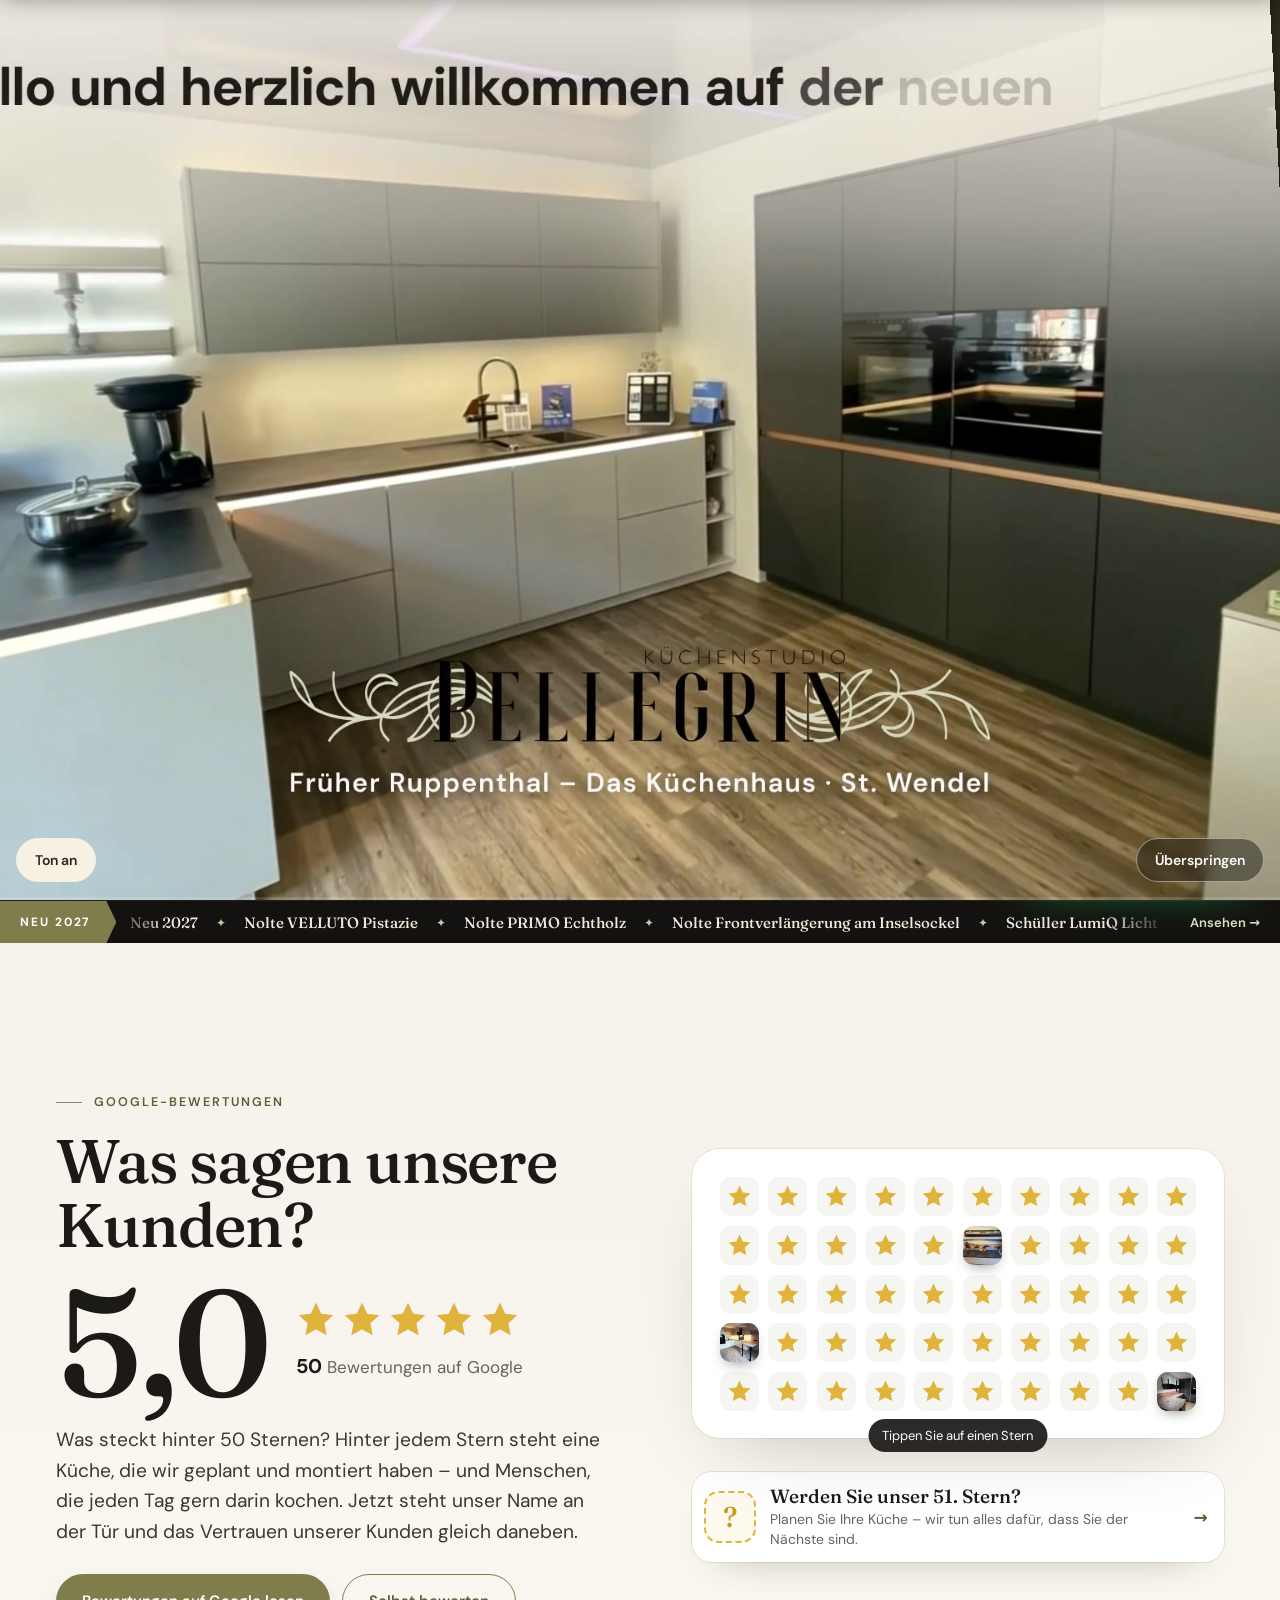
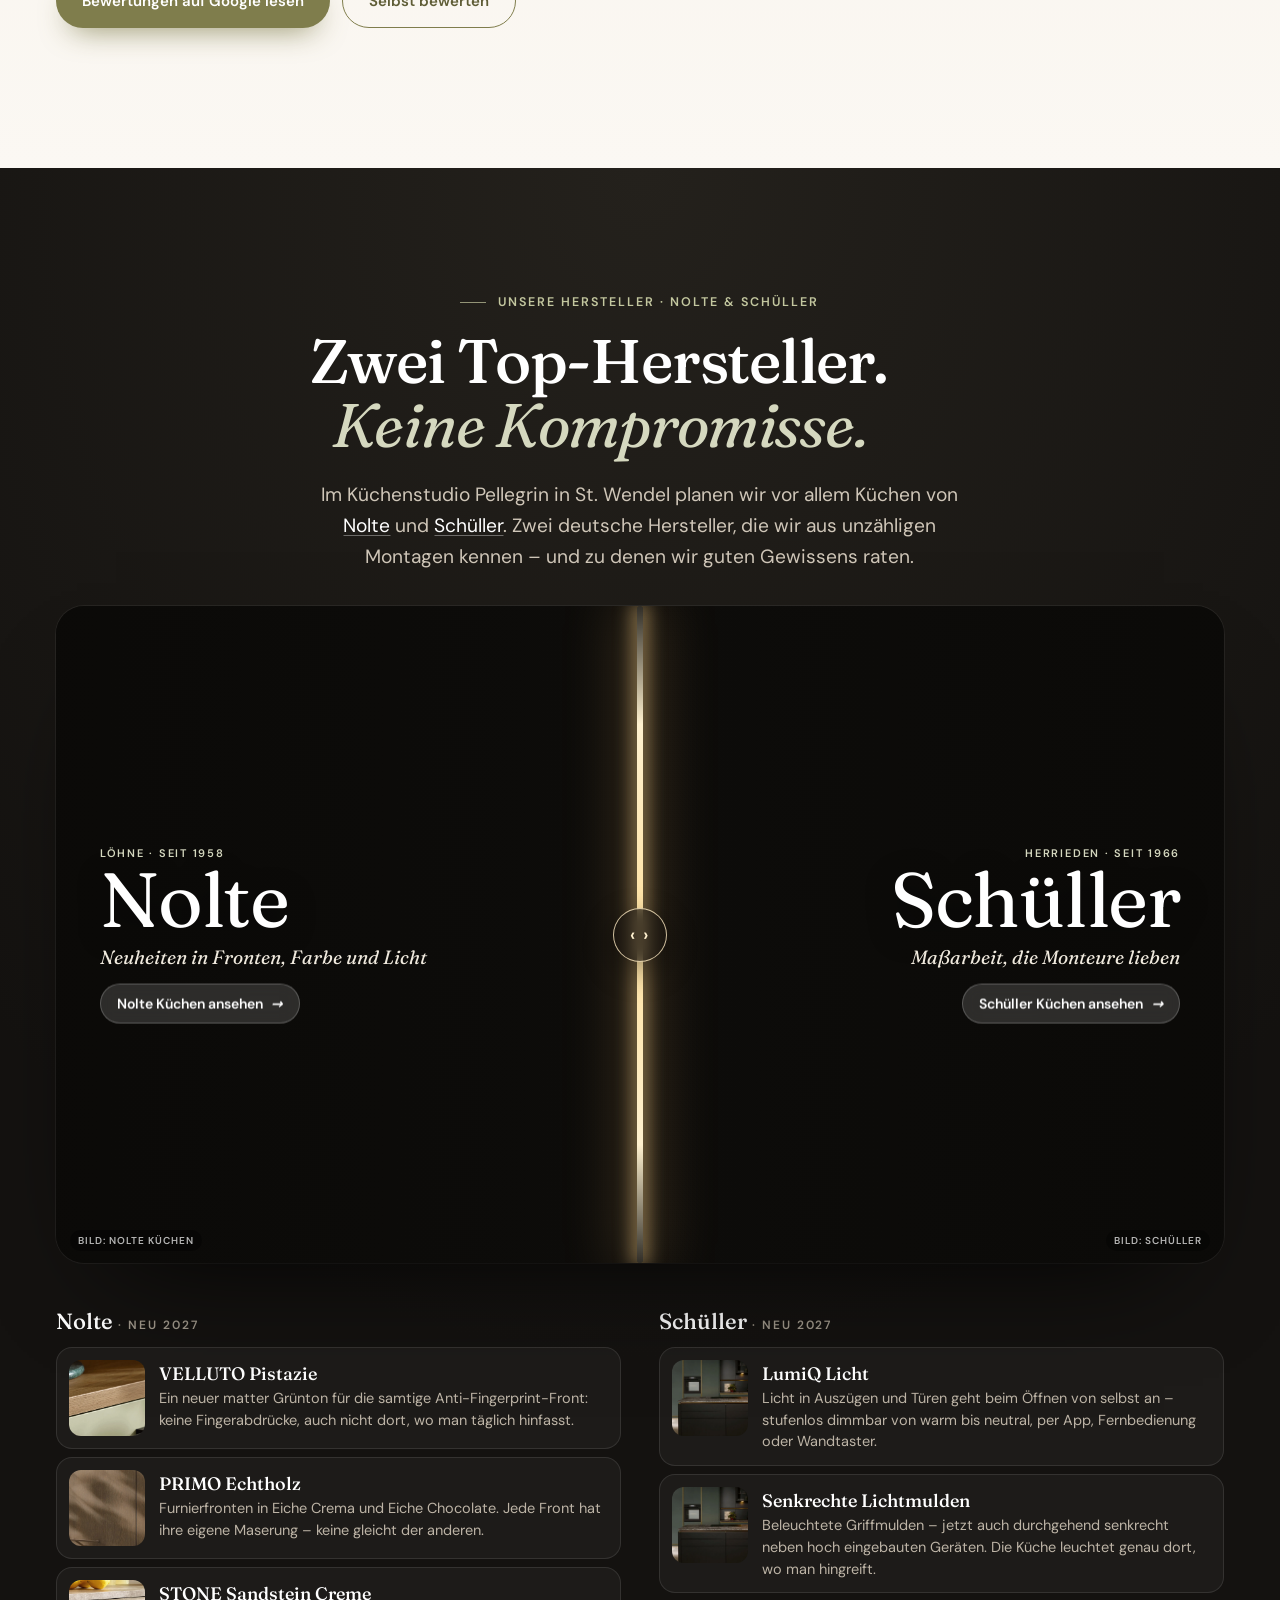
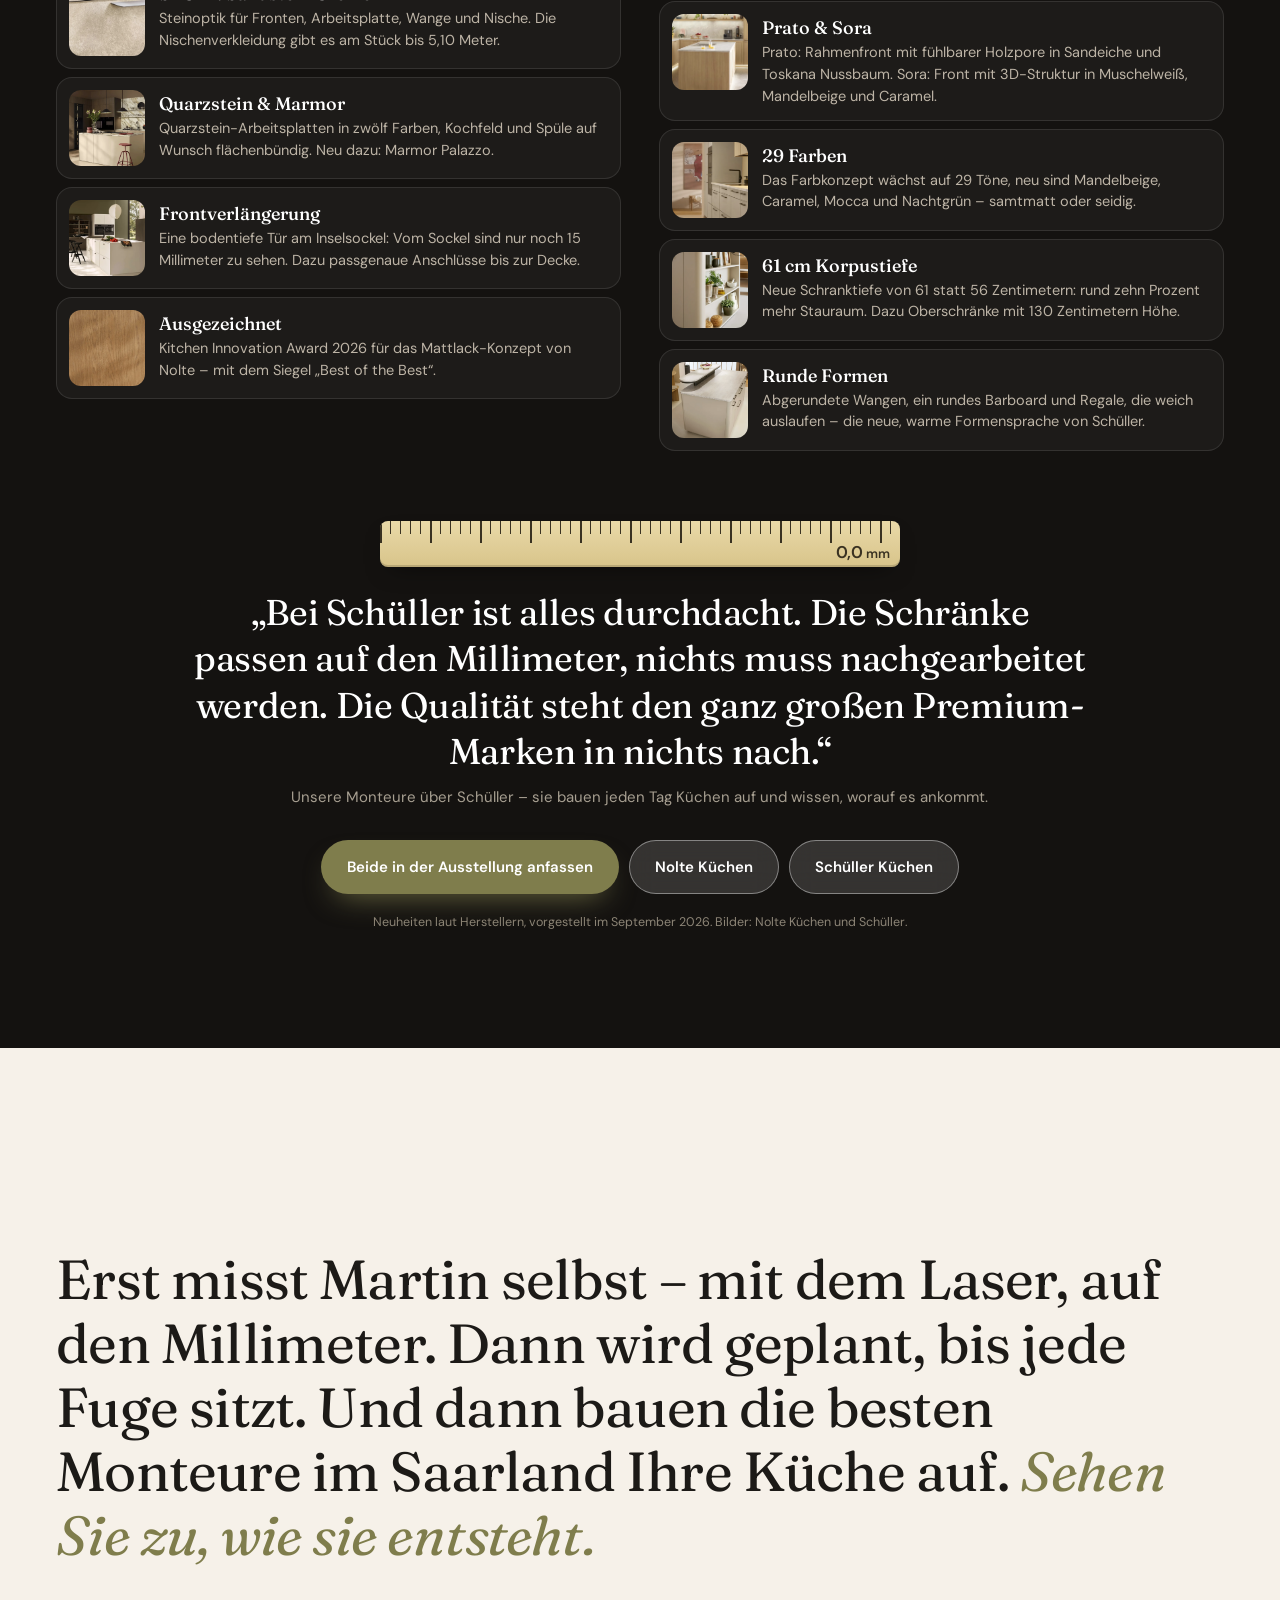
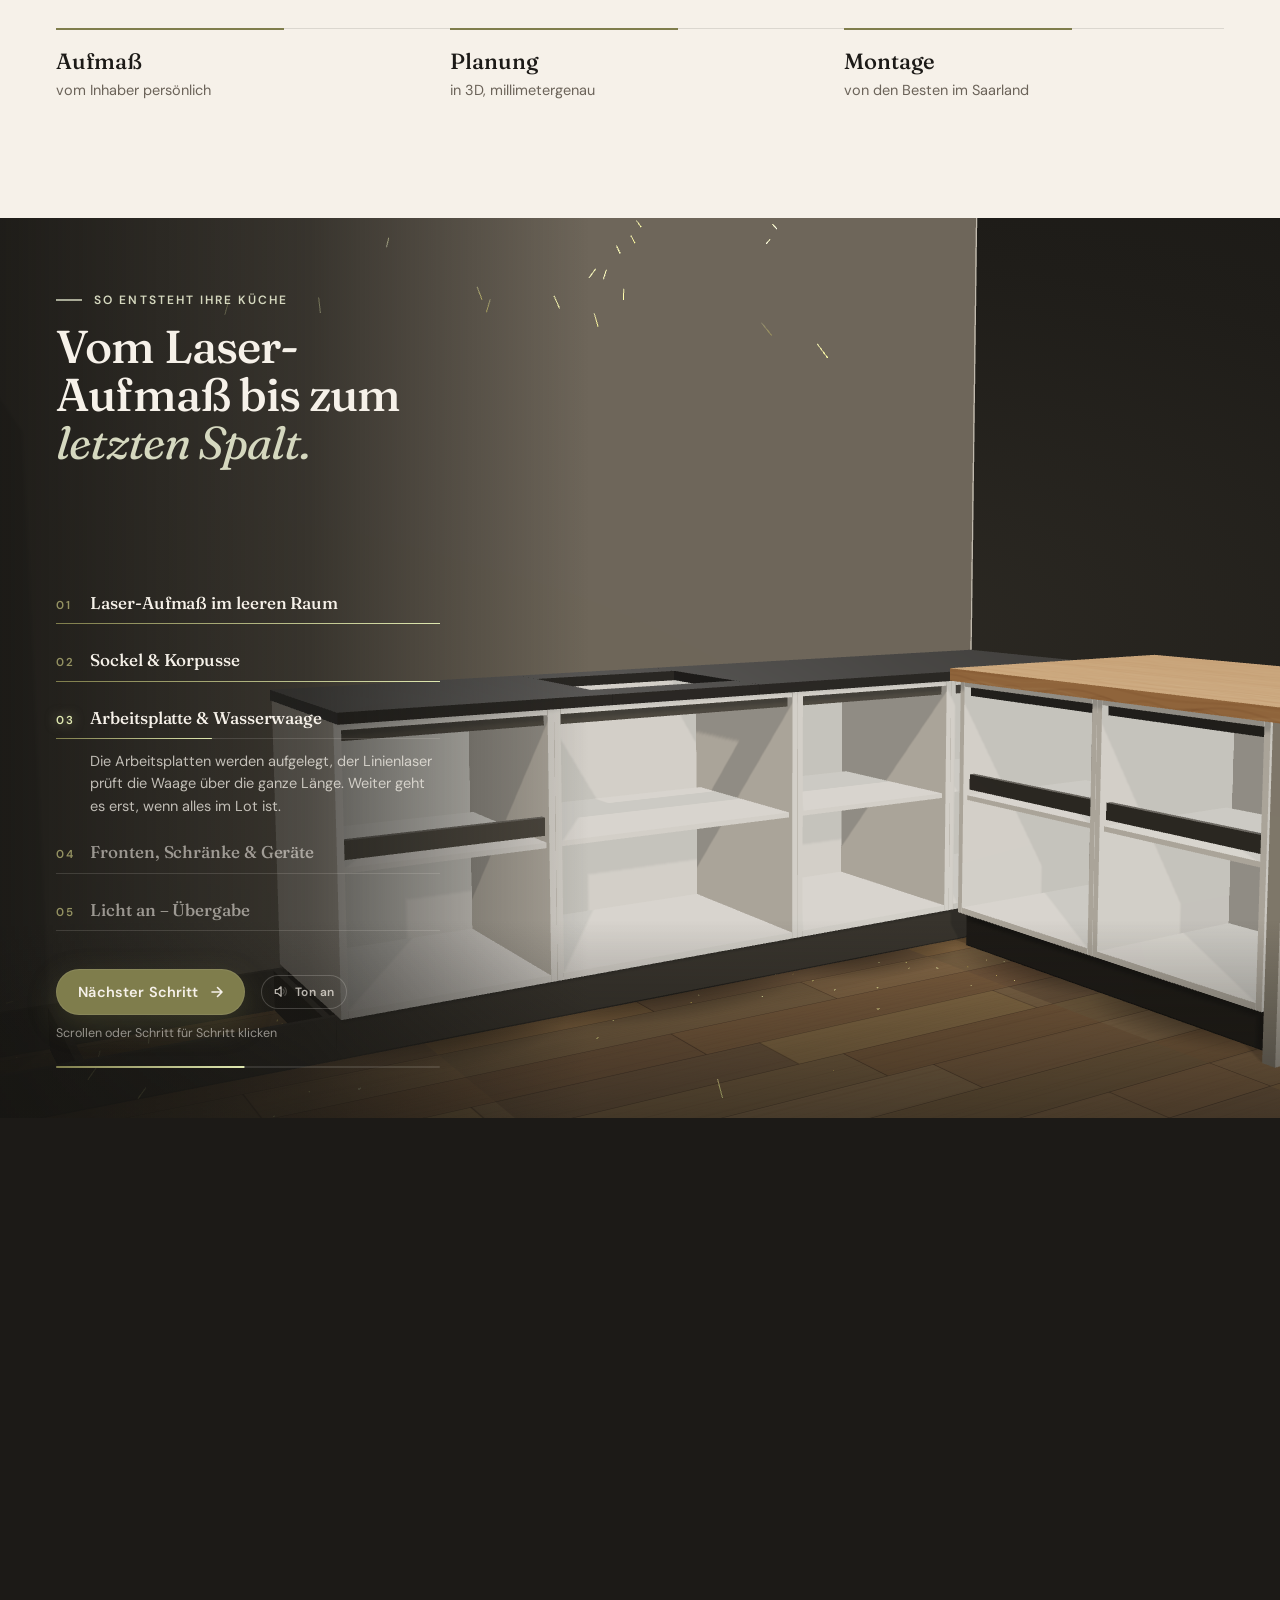
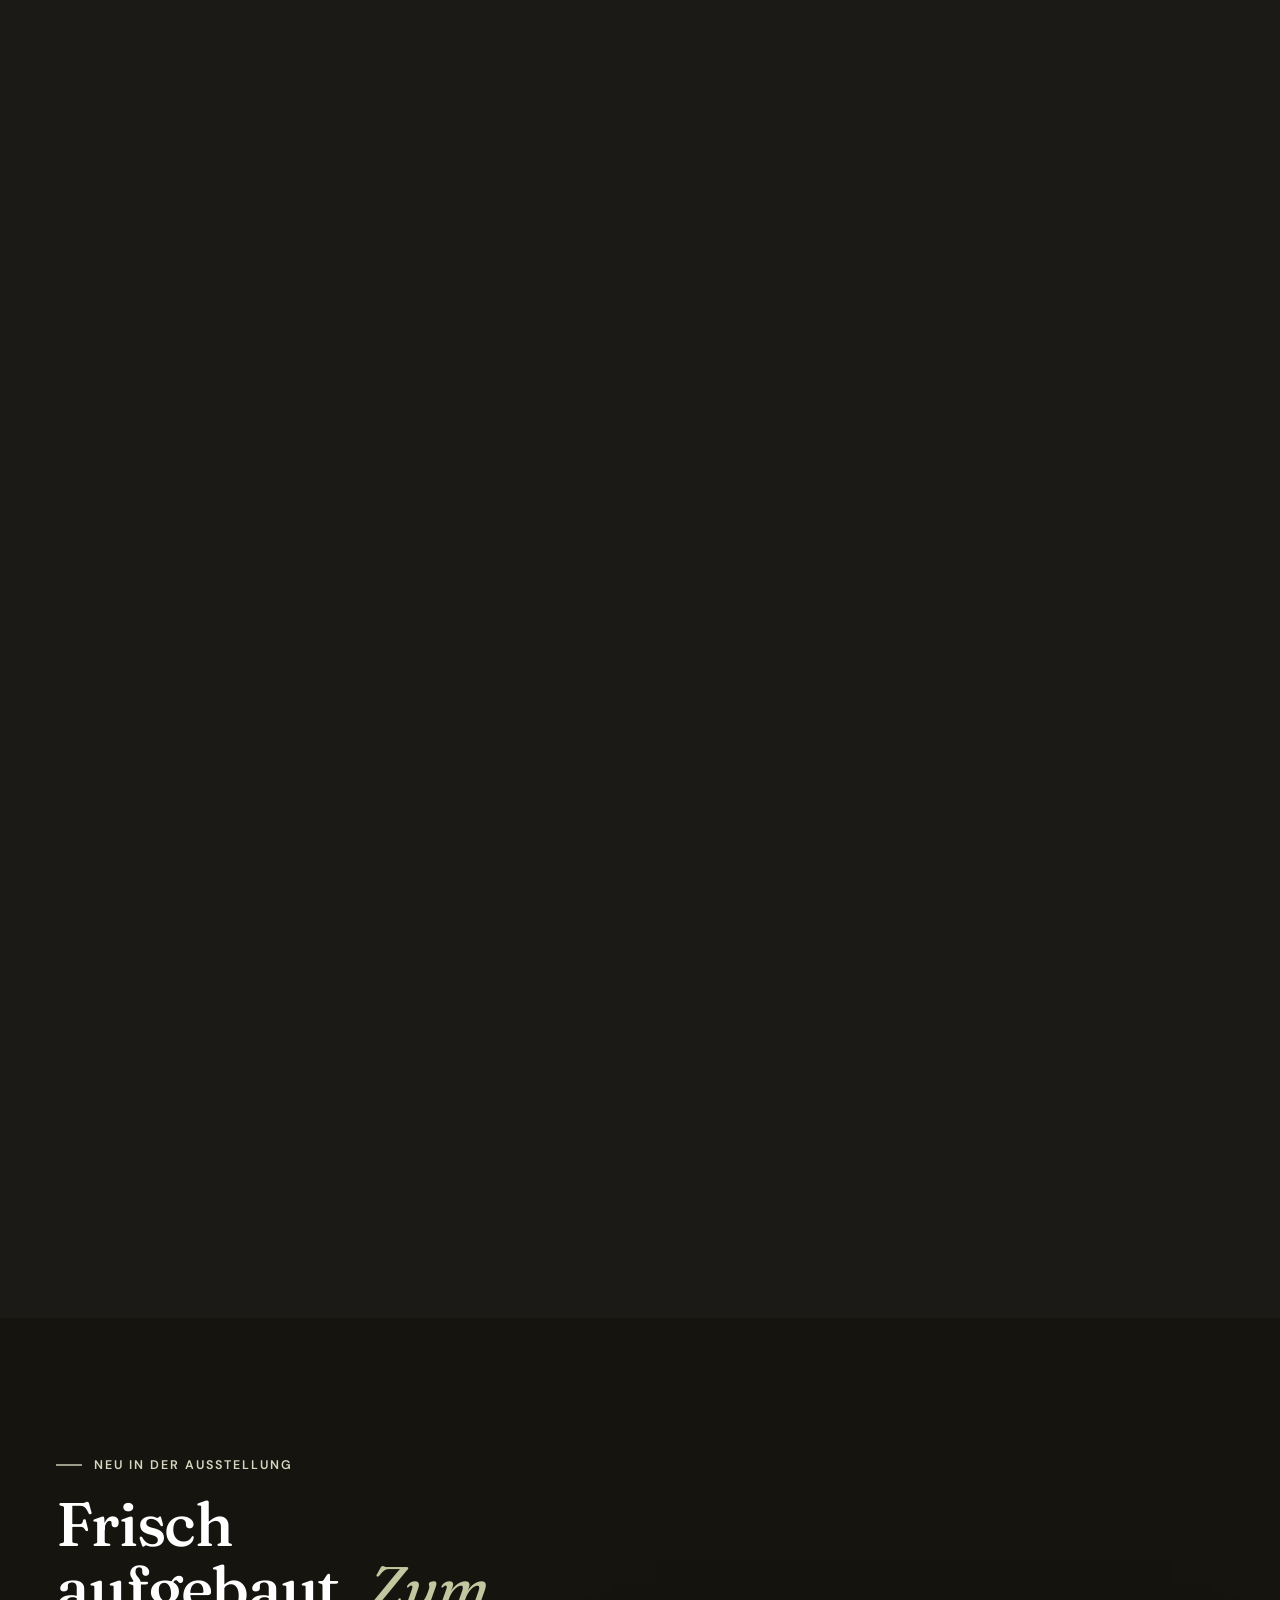
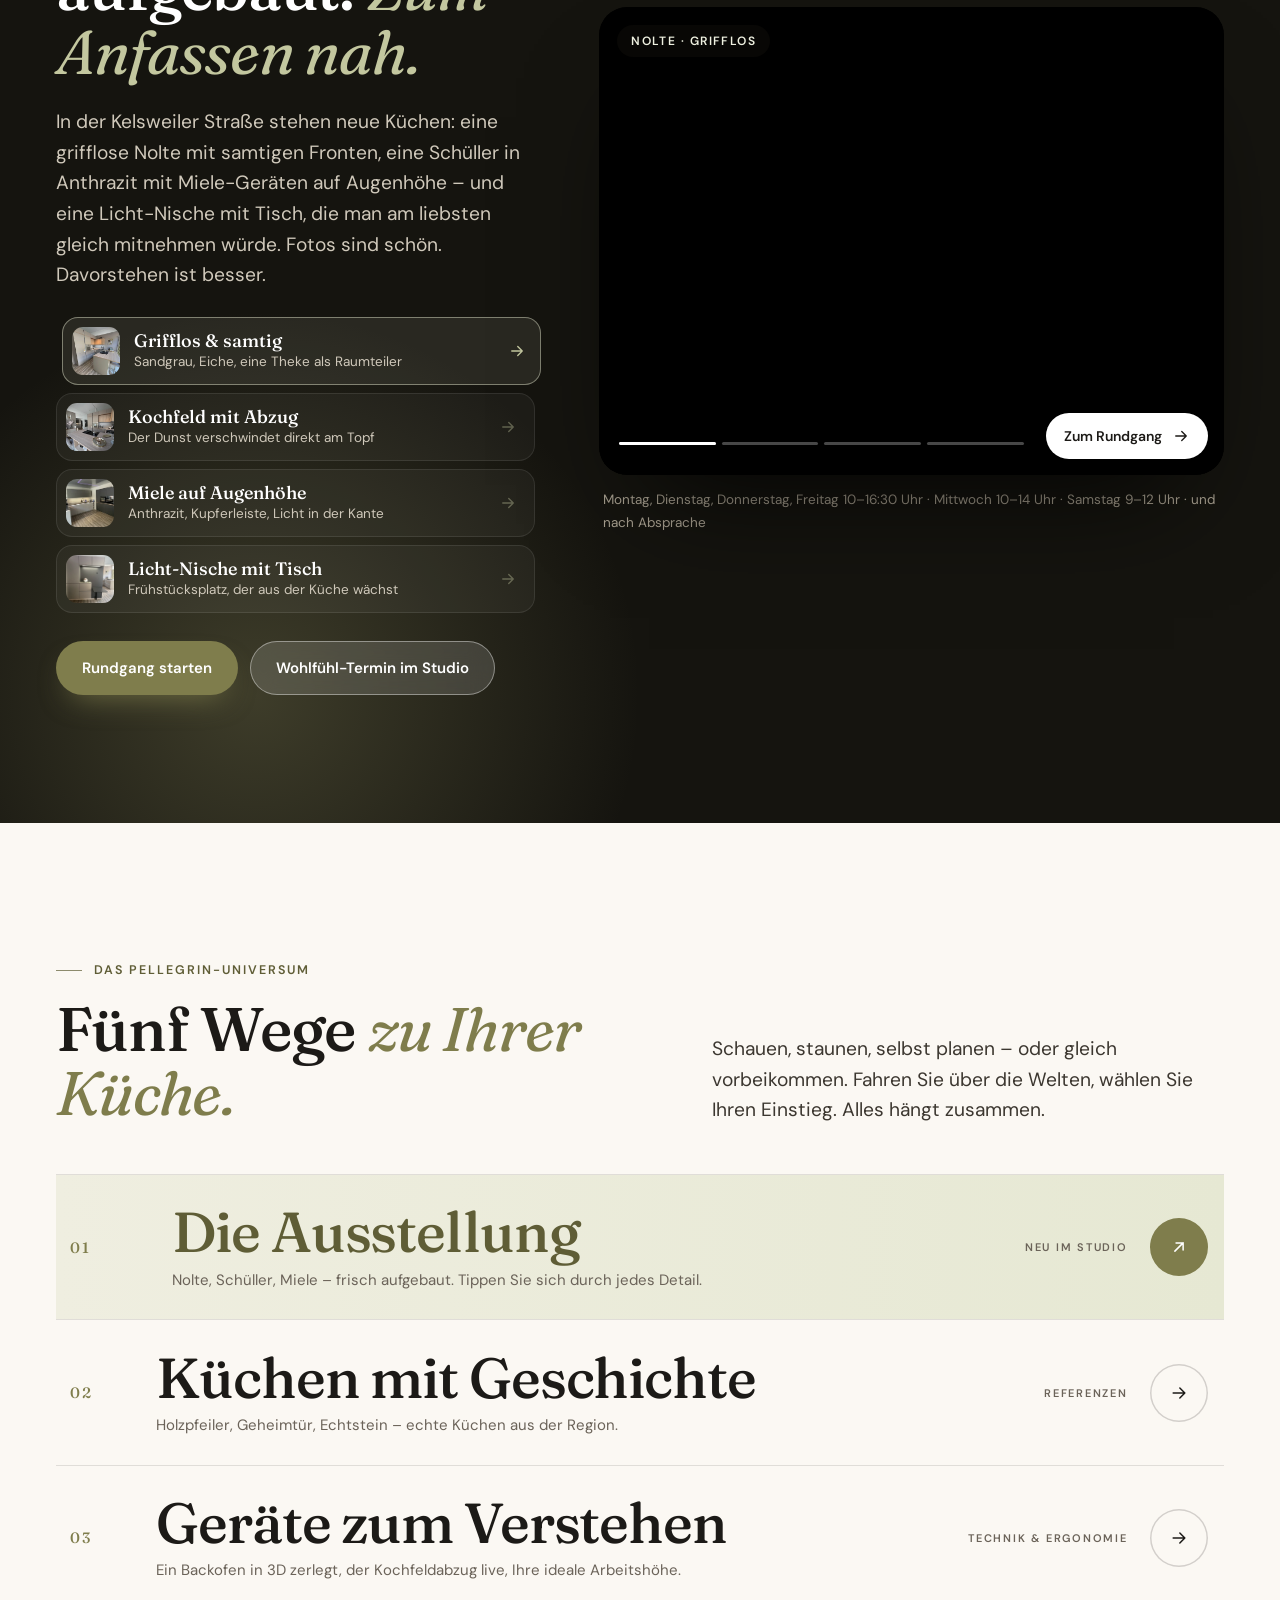
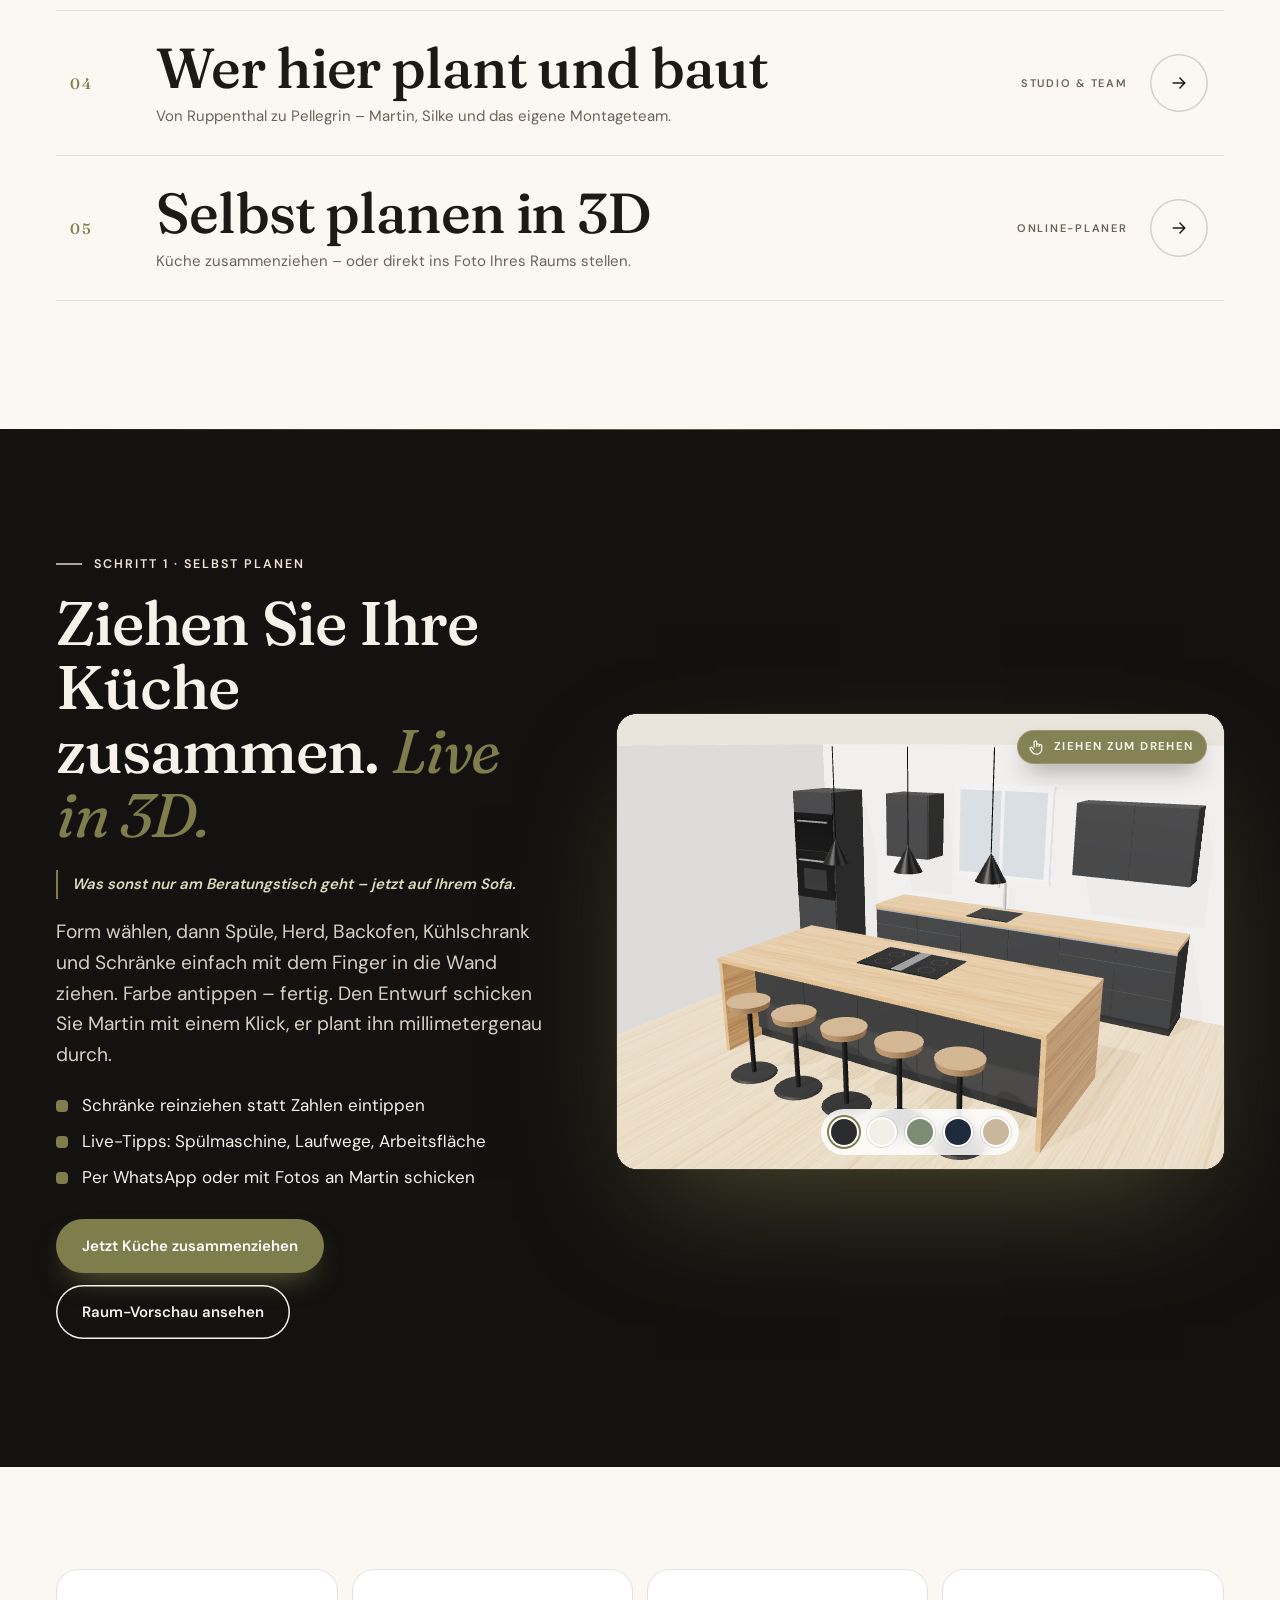
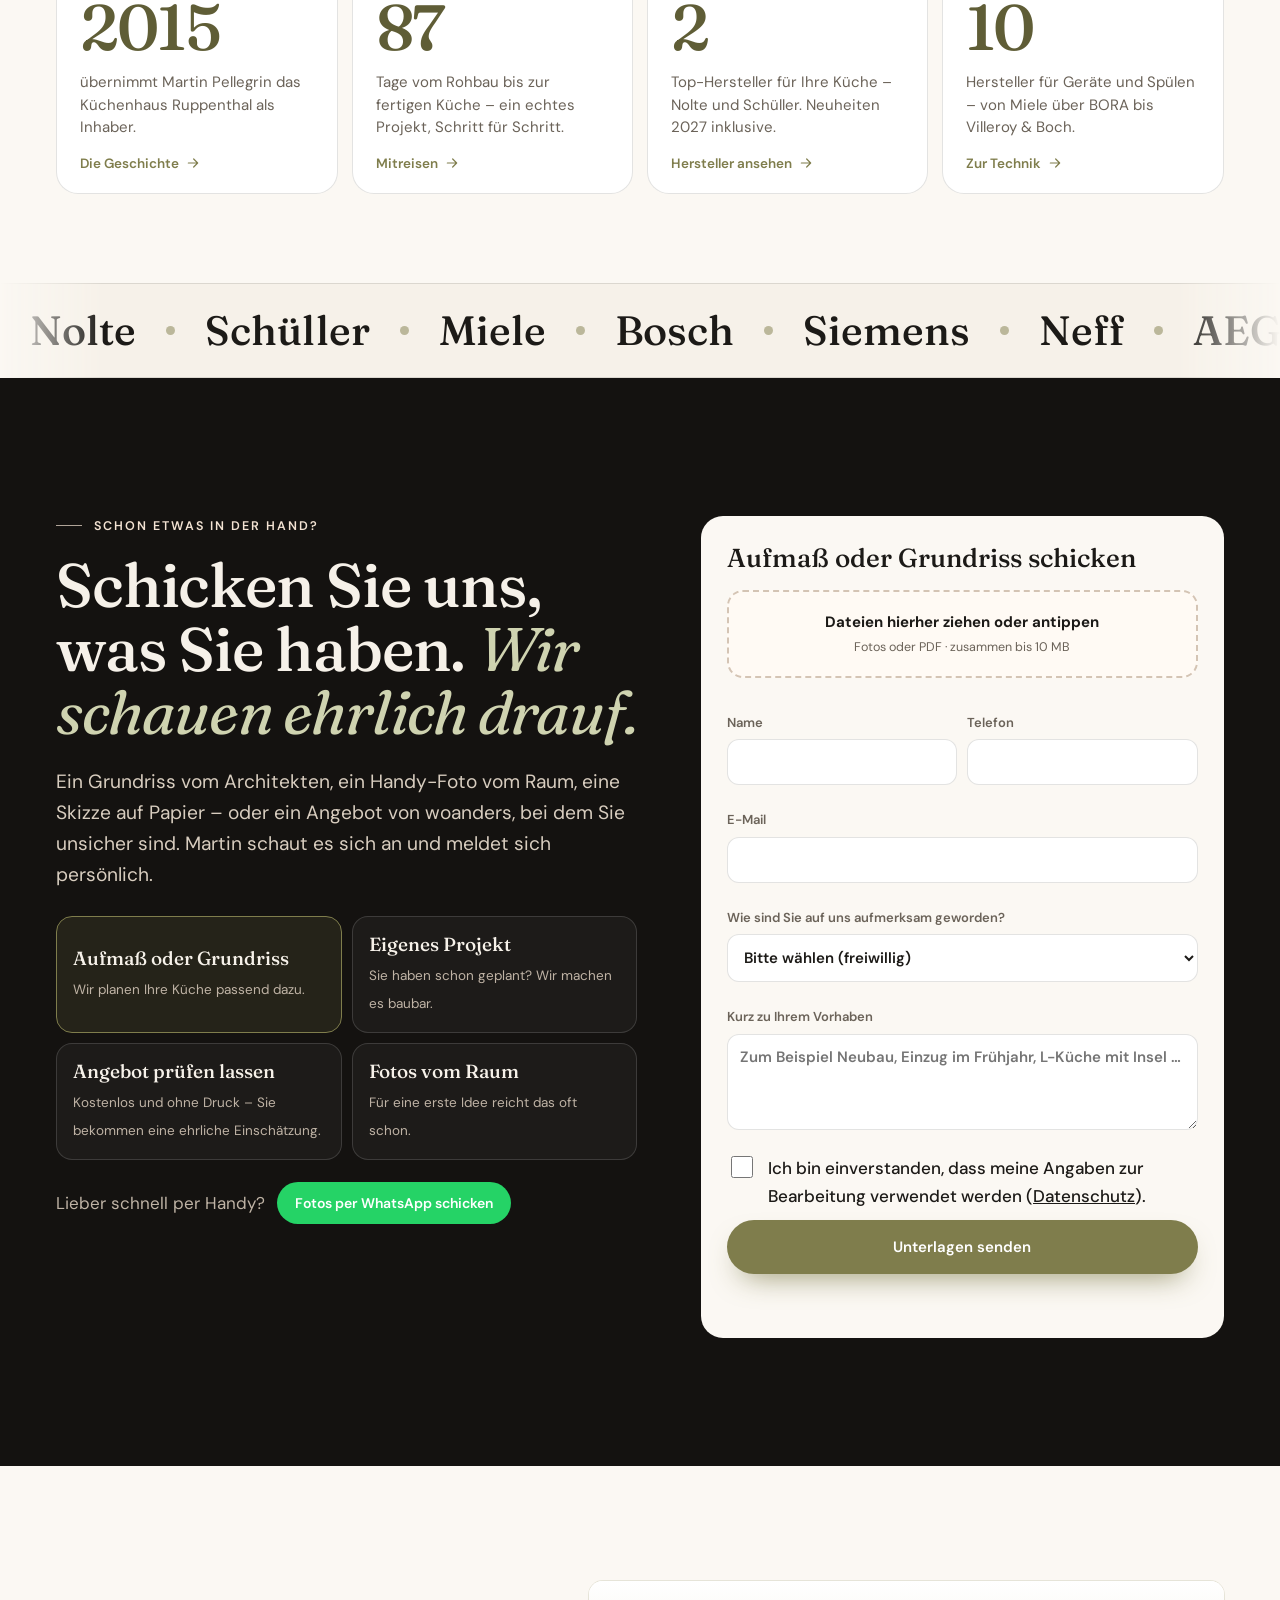
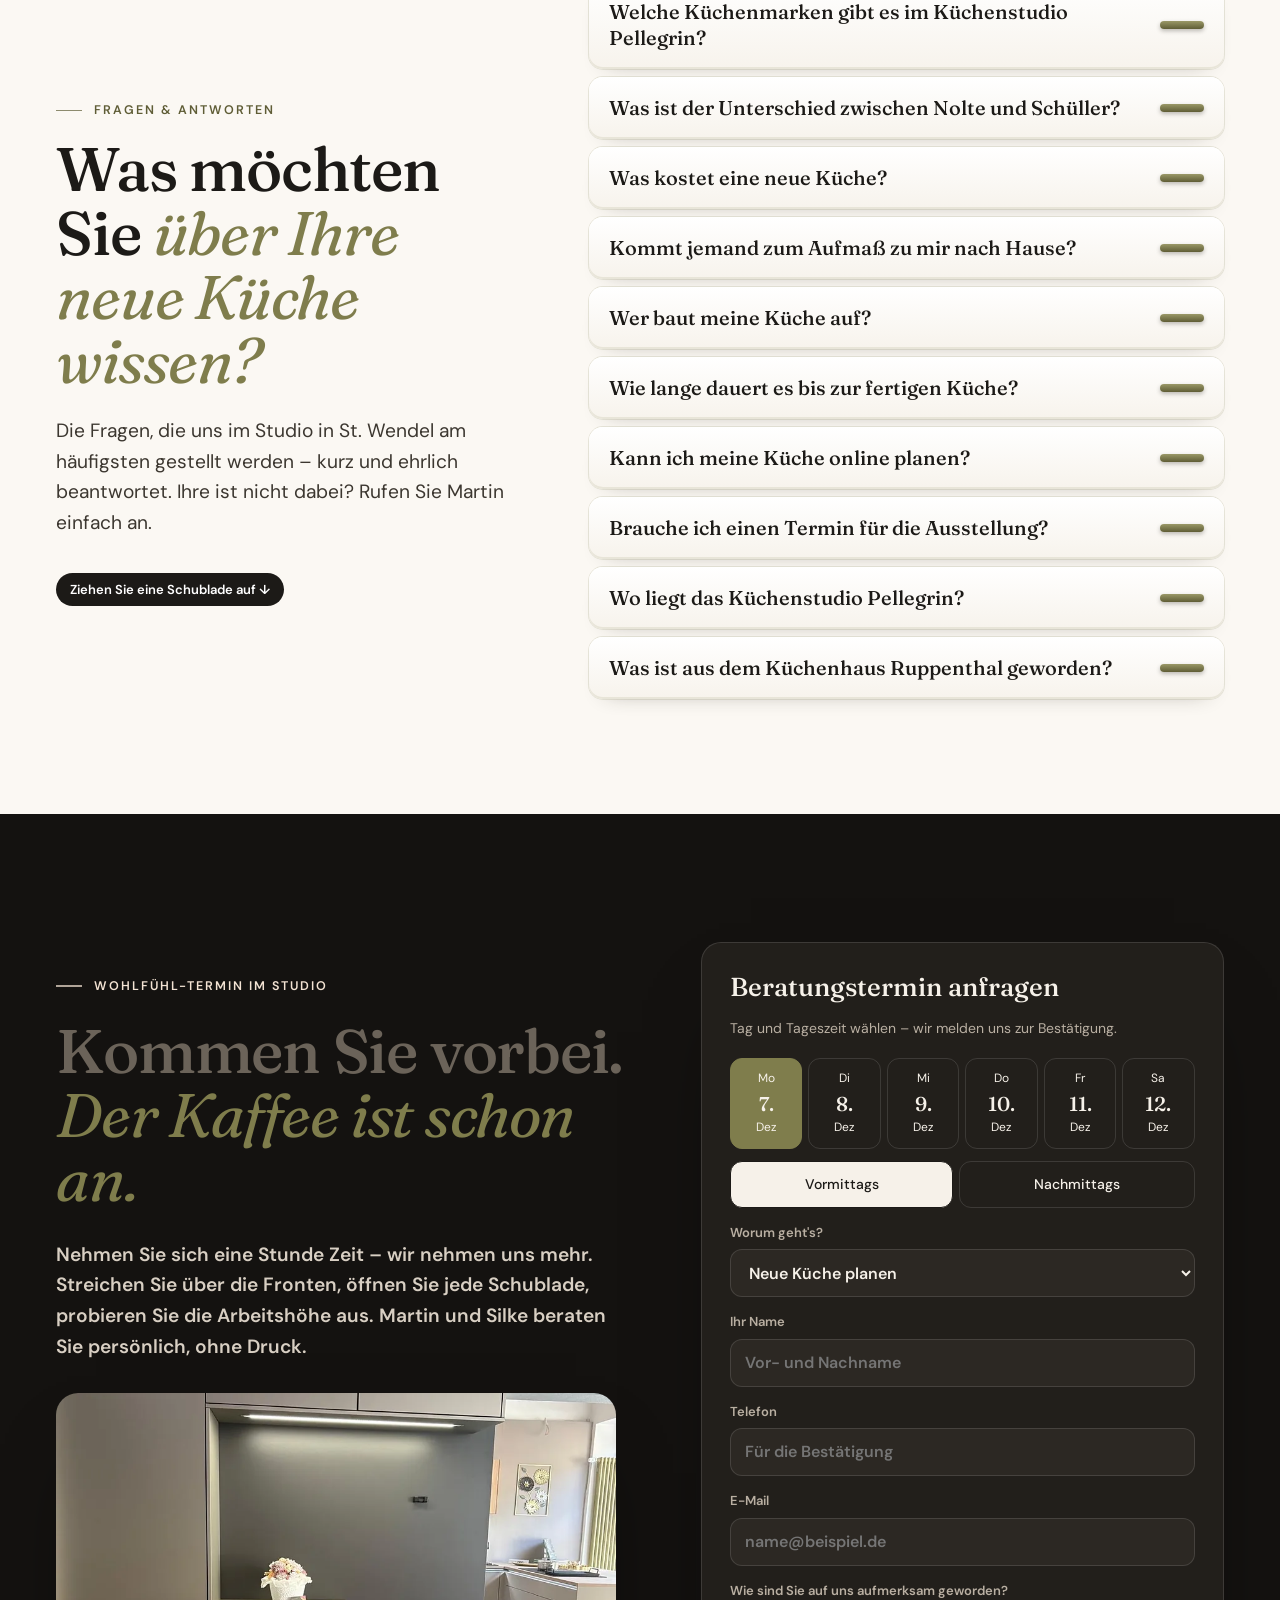
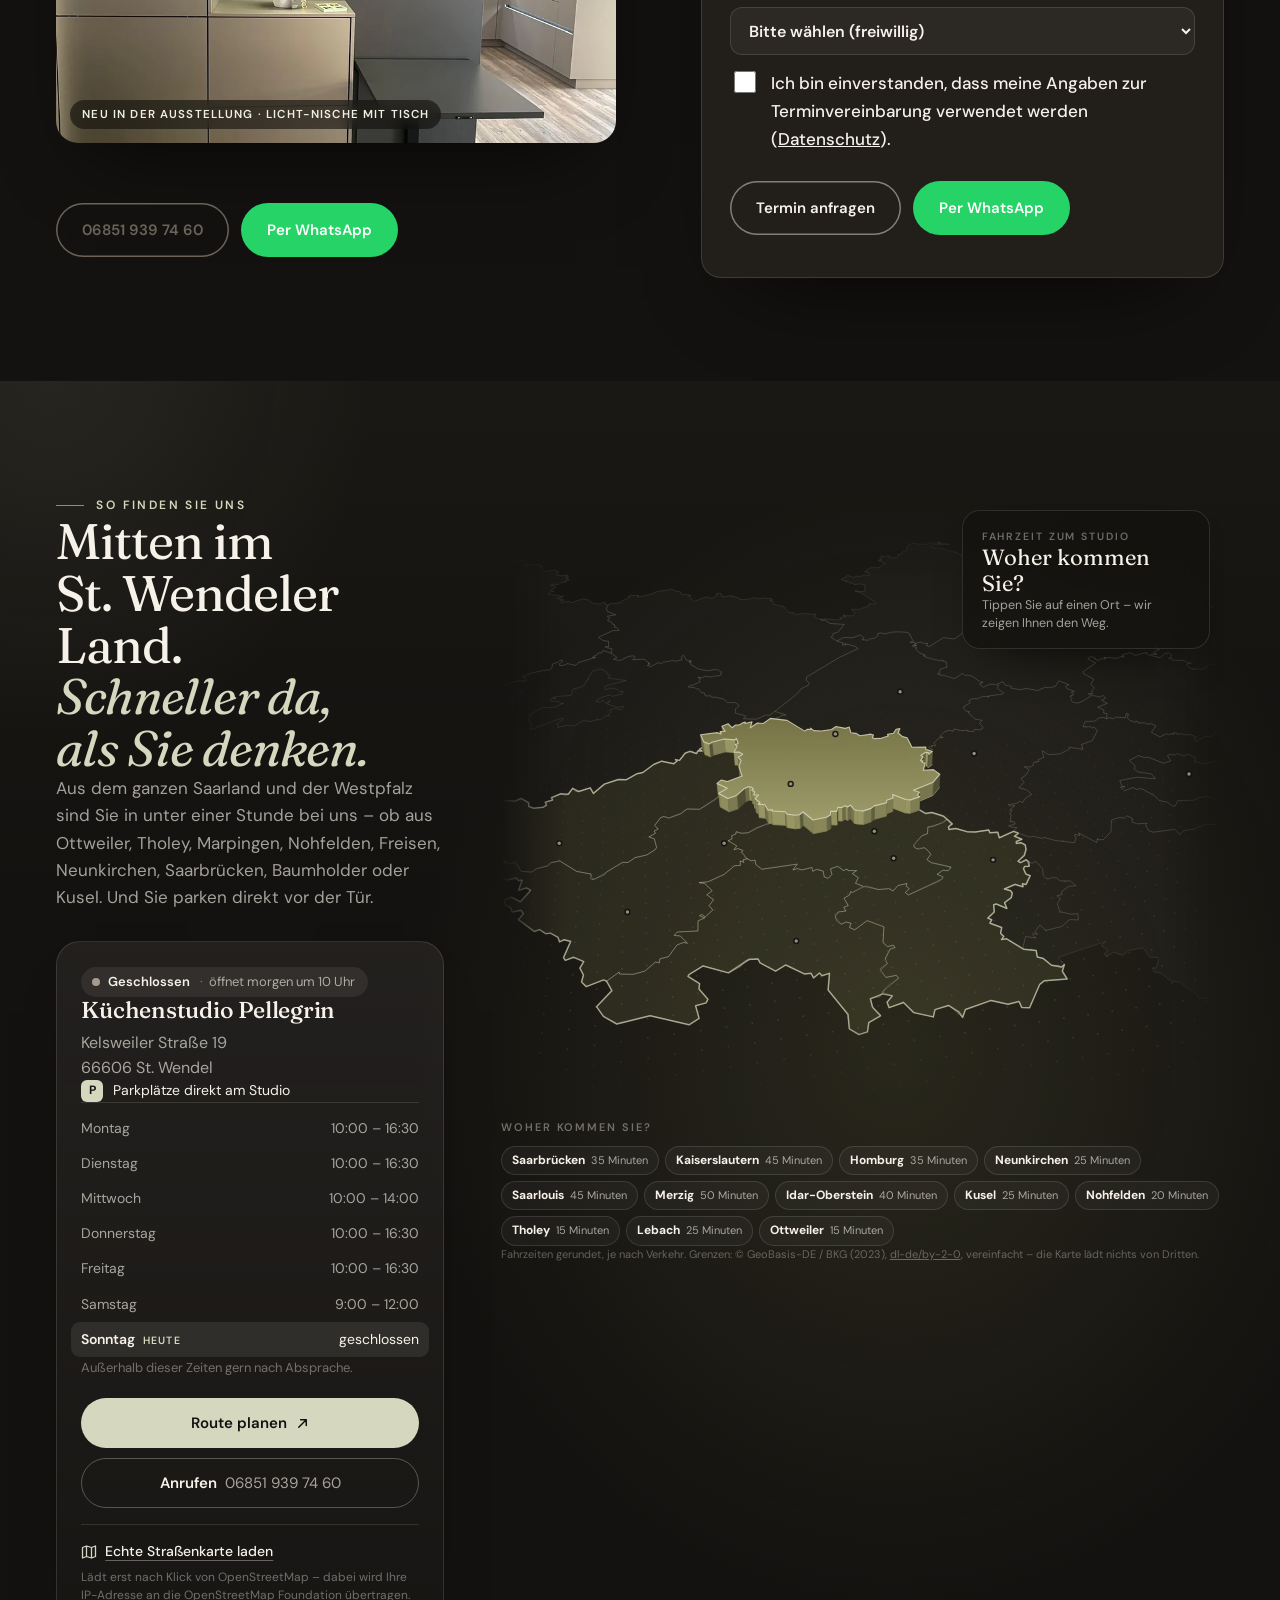
==== commit fbaea58c: "Erster Besuch: Vorhang und Film zuerst Co-Authored-By: Claude Opus 5.5 <noreply@anthropic.com> Claud" ====
--- a/index.html
+++ b/index.html
@@ -27,12 +27,12 @@
 <link rel="apple-touch-icon" href="img/apple-touch-icon.png">
 <link rel="preload" href="fonts/fraunces-latin-500-normal.woff2" as="font" type="font/woff2" crossorigin>
 <style>:where(img[height]){height:auto}</style>
-<link rel="stylesheet" href="assets/style.css?v=1793842414">
-<link rel="stylesheet" href="assets/kp.css?v=1793842414">
-<link rel="stylesheet" href="assets/pg.css?v=1793842414">
-<link rel="stylesheet" href="assets/brand.css?v=1793842414">
-<link rel="stylesheet" href="assets/mk2.css?v=1793842414">
-<link rel="stylesheet" href="assets/uni.css?v=1793842414"><link rel="stylesheet" href="assets/montage.css?v=1793842414"><link rel="stylesheet" href="assets/karte.css?v=1793842414">
+<link rel="stylesheet" href="assets/style.css?v=1793842827">
+<link rel="stylesheet" href="assets/kp.css?v=1793842827">
+<link rel="stylesheet" href="assets/pg.css?v=1793842827">
+<link rel="stylesheet" href="assets/brand.css?v=1793842827">
+<link rel="stylesheet" href="assets/mk2.css?v=1793842827">
+<link rel="stylesheet" href="assets/uni.css?v=1793842827"><link rel="stylesheet" href="assets/montage.css?v=1793842827"><link rel="stylesheet" href="assets/karte.css?v=1793842827">
 <script type="application/ld+json">{"@context": "https://schema.org", "@graph": [{"@type": ["HomeGoodsStore", "LocalBusiness"], "@id": "https://kuechenstudio-pellegrin.de/#studio", "name": "Küchenstudio Pellegrin", "alternateName": ["Küchenhaus Ruppenthal", "Pellegrin Küchenstudio"], "description": "Küchenstudio in St. Wendel (Saarland): Nolte und Schüller Küchen, Küchenplanung in 3D, Aufmaß durch den Inhaber, Lieferung und Montage durch erfahrene Küchenmonteure.", "url": "https://kuechenstudio-pellegrin.de/", "logo": "https://kuechenstudio-pellegrin.de/img/apple-touch-icon.png", "image": ["https://kuechenstudio-pellegrin.de/og.jpg", "https://kuechenstudio-pellegrin.de/img/hero26_d.webp"], "telephone": "+4968519397460", "email": "info@kuechenstudio-pellegrin.de", "founder": {"@type": "Person", "name": "Martin Pellegrin", "jobTitle": "Inhaber"}, "address": {"@type": "PostalAddress", "streetAddress": "Kelsweiler Straße 19", "postalCode": "66606", "addressLocality": "St. Wendel", "addressRegion": "Saarland", "addressCountry": "DE"}, "geo": {"@type": "GeoCoordinates", "latitude": 49.4685, "longitude": 7.1645}, "hasMap": "https://www.google.com/maps/search/?api=1&query=Kelsweiler%20Stra%C3%9Fe%2019%2C%2066606%20St.%20Wendel", "openingHoursSpecification": [{"@type": "OpeningHoursSpecification", "dayOfWeek": ["Monday", "Tuesday", "Thursday", "Friday"], "opens": "10:00", "closes": "16:30"}, {"@type": "OpeningHoursSpecification", "dayOfWeek": ["Wednesday"], "opens": "10:00", "closes": "14:00"}, {"@type": "OpeningHoursSpecification", "dayOfWeek": ["Saturday"], "opens": "09:00", "closes": "12:00"}], "areaServed": [{"@type": "City", "name": "St. Wendel"}, {"@type": "City", "name": "Ottweiler"}, {"@type": "City", "name": "Tholey"}, {"@type": "City", "name": "Marpingen"}, {"@type": "City", "name": "Nohfelden"}, {"@type": "City", "name": "Freisen"}, {"@type": "City", "name": "Oberthal"}, {"@type": "City", "name": "Namborn"}, {"@type": "City", "name": "Neunkirchen"}, {"@type": "City", "name": "Saarbrücken"}, {"@type": "City", "name": "Baumholder"}, {"@type": "City", "name": "Kusel"}, {"@type": "State", "name": "Saarland"}], "brand": [{"@type": "Brand", "name": "Nolte Küchen", "url": "https://www.nolte-kuechen.com"}, {"@type": "Brand", "name": "Schüller Küchen", "url": "https://www.schueller.de"}], "knowsAbout": ["Küchenplanung", "Küchenmontage", "Nolte Küchen", "Schüller Küchen", "Einbaugeräte", "Kochfeldabzug", "Ergonomie in der Küche"], "hasOfferCatalog": {"@type": "OfferCatalog", "name": "Leistungen", "itemListElement": [{"@type": "Offer", "itemOffered": {"@type": "Service", "name": "Küchenplanung in 3D"}}, {"@type": "Offer", "itemOffered": {"@type": "Service", "name": "Aufmaß vor Ort durch den Inhaber"}}, {"@type": "Offer", "itemOffered": {"@type": "Service", "name": "Online-Küchenplaner mit Raumfoto"}}, {"@type": "Offer", "itemOffered": {"@type": "Service", "name": "Lieferung und Küchenmontage durch erfahrene Küchenmonteure"}}, {"@type": "Offer", "itemOffered": {"@type": "Service", "name": "Küchenausstellung mit Nolte und Schüller"}}]}, "sameAs": ["https://www.google.com/maps/place/?q=place_id:ChIJKTbr8p_qlUcREDhps3uUdVs"], "aggregateRating": {"@type": "AggregateRating", "ratingValue": "5.0", "bestRating": "5", "reviewCount": 50}}, {"@type": "WebSite", "@id": "https://kuechenstudio-pellegrin.de/#website", "url": "https://kuechenstudio-pellegrin.de/", "name": "Küchenstudio Pellegrin", "inLanguage": "de-DE", "publisher": {"@id": "https://kuechenstudio-pellegrin.de/#studio"}}, {"@type": "WebPage", "@id": "https://kuechenstudio-pellegrin.de/#seite", "url": "https://kuechenstudio-pellegrin.de/", "name": "Küchenstudio St. Wendel – Nolte & Schüller Küchen | Pellegrin", "description": "Küchenstudio Pellegrin in St. Wendel, früher Küchenhaus Ruppenthal: Nolte und Schüller, Planung in 3D, Aufmaß vom Inhaber, Montage durch die besten Monteure.", "inLanguage": "de-DE", "isPartOf": {"@id": "https://kuechenstudio-pellegrin.de/#website"}, "about": {"@id": "https://kuechenstudio-pellegrin.de/#studio"}}, {"@type": "FAQPage", "@id": "https://kuechenstudio-pellegrin.de/#fragen", "mainEntity": [{"@type": "Question", "name": "Welche Küchenmarken gibt es im Küchenstudio Pellegrin?", "acceptedAnswer": {"@type": "Answer", "text": "Wir planen und verkaufen vor allem Küchen von Nolte und Schüller – zwei deutsche Markenhersteller, die wir aus vielen Montagen kennen. Dazu Einbaugeräte unter anderem von Miele, BORA, Siemens, Bosch und Neff sowie Spülen von Blanco und Villeroy & Boch."}}, {"@type": "Question", "name": "Was ist der Unterschied zwischen Nolte und Schüller?", "acceptedAnswer": {"@type": "Answer", "text": "Beide sind deutsche Markenhersteller. Nolte aus Löhne (seit 1958) ist stark bei Neuheiten in Fronten, Farben und Oberflächen – zum Beispiel der samtigen Anti-Fingerprint-Front VELLUTO oder Echtholzfronten. Schüller aus Herrieden (Familienunternehmen seit 1966) steht für durchdachte Maßarbeit und Licht-Ideen wie LumiQ; unsere Monteure schätzen, wie genau die Schränke passen. Welche Marke zu Ihnen passt, zeigen wir Ihnen direkt in der Ausstellung."}}, {"@type": "Question", "name": "Was kostet eine neue Küche?", "acceptedAnswer": {"@type": "Answer", "text": "Das hängt vom Raum, von der Marke, den Fronten und den Geräten ab. Martin Pellegrin nennt Ihnen den Preis in einem persönlichen Angebot, nachdem er bei Ihnen gemessen hat. Vorab können Sie Ihre Wunschküche im Online-Planer zusammenstellen und als Anfrage schicken."}}, {"@type": "Question", "name": "Kommt jemand zum Aufmaß zu mir nach Hause?", "acceptedAnswer": {"@type": "Answer", "text": "Ja. Martin Pellegrin misst selbst – im Rohbau, nach dem Putz und vor der Bestellung noch einmal. Auf den Millimeter, mit Wasser, Strom und Fenstern."}}, {"@type": "Question", "name": "Wer baut meine Küche auf?", "acceptedAnswer": {"@type": "Answer", "text": "Unsere Küchen montieren die zwei besten Monteure im Saarland. Natan von natan.saarland achtet bei jeder Küche zu hundert Prozent auf Präzision und Perfektion – bis zum letzten Spalt. Rafael Filipiak ist Schreiner und montiert seit 30 Jahren Küchen: Für ihn ist nichts eine Überraschung, und jede Herausforderung ist ein schöner Arbeitstag, an den man sich gern erinnert, wenn die Lösung steht. Beide arbeiten lösungsorientiert und sauber und sind mit dem neuesten Werkzeug ausgestattet – Festool-Sägen, Tischkreissäge, Oberfräsen und Absaugung an jedem Schnitt. Damit sind wir besser ausgestattet als fast alle Küchenmonteure der Umgebung zusammen. So läuft die Montage ab."}}, {"@type": "Question", "name": "Wie lange dauert es bis zur fertigen Küche?", "acceptedAnswer": {"@type": "Answer", "text": "In besonders schnellen Fällen kann Ihre Küche schon ab drei Wochen nach dem Aufmaß geliefert werden. Im Normalfall dauert es ein bis zwei Wochen länger – das hängt von der Küche ab: Marke, Fronten und Ausstattung. Den genauen Liefer- und Montagetermin sagen wir Ihnen mit dem Auftrag."}}, {"@type": "Question", "name": "Kann ich meine Küche online planen?", "acceptedAnswer": {"@type": "Answer", "text": "Ja. Im Küchenplaner zeichnen Sie Ihren Raum, stellen Schränke und Geräte, sehen alles in 3D und können die Küche per Foto in Ihren eigenen Raum setzen. Die Planung schicken Sie mit einem Klick an Martin."}}, {"@type": "Question", "name": "Brauche ich einen Termin für die Ausstellung?", "acceptedAnswer": {"@type": "Answer", "text": "Sie können zu den Öffnungszeiten vorbeikommen: Montag, Dienstag, Donnerstag und Freitag 10 bis 16:30 Uhr, Mittwoch 10 bis 14 Uhr, Samstag 9 bis 12 Uhr. Für eine ausführliche Planung vereinbaren Sie am besten einen Termin. Parkplätze sind direkt vor der Tür."}}, {"@type": "Question", "name": "Wo liegt das Küchenstudio Pellegrin?", "acceptedAnswer": {"@type": "Answer", "text": "In der Kelsweiler Straße 19 in 66606 St. Wendel. Aus Ottweiler, Tholey, Marpingen, Nohfelden, Freisen, Neunkirchen, Saarbrücken, Baumholder und Kusel sind Sie in unter einer Stunde bei uns. Route planenKarte ansehenAnrufen"}}, {"@type": "Question", "name": "Was ist aus dem Küchenhaus Ruppenthal geworden?", "acceptedAnswer": {"@type": "Answer", "text": "Aus dem Küchenhaus Ruppenthal ist das Küchenstudio Pellegrin geworden: neuer Name, gleiches Team, gleiche Adresse in der Kelsweiler Straße 19 in St. Wendel."}}]}]}</script>
 </head>
 <body>
@@ -46,6 +46,7 @@
   <div class="in-brand"><div class="in-old"><img src="img/old/logo.jpg" alt="" width="494" height="120"><span>Küchenhaus Ruppenthal</span></div><i class="in-arrow">wird zu</i><div class="intro-logo"><svg class="plogo pl-full pl-anim " viewBox="70 74 2750 414" role="img" aria-label="Küchenstudio Pellegrin" data-pl-play><defs><linearGradient id="ingL" x1="0" x2="1"><stop offset="0" stop-color="#000"/><stop offset=".05" stop-color="#fff"/></linearGradient><linearGradient id="ingR" x1="0" x2="1"><stop offset=".95" stop-color="#fff"/><stop offset="1" stop-color="#000"/></linearGradient><mask id="inmL" maskUnits="userSpaceOnUse" x="-3000" y="0" width="9000" height="750"><rect class="pl-mL" x="880" y="0" width="3000" height="750" fill="url(#ingL)"/></mask><mask id="inmR" maskUnits="userSpaceOnUse" x="-3000" y="0" width="9000" height="750"><rect class="pl-mR" x="-996" y="0" width="3000" height="750" fill="url(#ingR)"/></mask><linearGradient id="insh" gradientUnits="userSpaceOnUse" x1="0" x2="420" y1="0" y2="0"><stop offset="0" stop-color="#fff" stop-opacity="0"/><stop offset=".5" stop-color="#fff" stop-opacity=".85"/><stop offset="1" stop-color="#fff" stop-opacity="0"/></linearGradient><clipPath id="incl"><use href="#inc0"/><use href="#inc1"/><use href="#inc2"/><use href="#inc3"/><use href="#inc4"/><use href="#inc5"/><use href="#inc6"/><use href="#inc7"/><use href="#inc8"/></clipPath></defs><g class="pl-fl pl-fl-l" mask="url(#inmL)"><path d="M251 473C249 471 248 469 248 468C248 466 264 445 273 435C289 419 314 402 336 394C340 393 340 392 338 392C337 392 333 391 330 391C313 391 278 385 255 378C196 362 148 327 124 283C111 261 105 241 100 210C99 207 103 201 105 201C109 201 136 224 145 236C156 250 161 258 173 292C179 308 187 325 194 335C198 342 198 342 210 348C248 367 289 377 342 379L354 380L343 375C306 355 281 322 270 279C265 261 263 237 265 217C266 210 266 204 266 203C266 203 268 204 271 204C274 205 275 206 275 207C274 209 274 216 273 223C270 294 305 351 364 370C384 377 407 379 428 376C441 373 441 374 434 368C398 342 381 299 394 261C401 239 421 220 443 214C452 212 468 213 476 216C490 221 505 233 514 246L518 252L516 256C514 260 513 261 512 261C511 260 506 259 502 258C488 253 469 253 458 257C446 261 438 266 430 275C417 288 412 301 413 318C414 333 416 338 427 348C435 356 450 366 453 366C454 366 456 363 458 360C471 332 505 297 539 276C565 260 604 246 642 240L656 237L665 228L674 218L674 226C674 231 674 234 673 235C672 236 672 236 673 236C674 236 674 238 674 242L674 248L668 248C662 249 661 250 659 252C657 254 647 274 647 275C647 275 652 274 657 273C662 271 668 270 670 270L674 269L674 275C674 279 674 281 673 281C672 282 665 283 658 285C650 287 644 288 643 289C642 290 638 310 639 310C639 311 646 308 655 304C675 293 674 294 674 301L674 308L656 316L638 325L638 329C638 333 640 349 641 351C641 352 642 352 646 348C650 343 660 335 669 328L674 325L674 332L674 339L670 342C664 346 653 356 648 361L644 366L646 372C648 378 655 391 656 392C656 392 656 392 657 391C658 390 662 385 666 378L674 368L674 376L674 384L668 393C661 402 661 402 669 410L674 416L674 423L674 430L667 424C664 420 659 415 658 414L656 410L654 413C634 441 618 456 598 465C588 470 574 474 564 474C560 475 556 475 555 476C554 476 553 475 552 470C551 465 551 464 553 462C568 450 572 446 578 440C588 429 596 417 613 392C621 379 629 368 631 366C634 362 634 362 632 356C632 352 631 346 630 342C629 330 632 329 601 347C548 380 527 388 495 387C482 387 478 387 470 385C464 383 459 382 459 382C458 382 455 394 454 402C453 422 460 439 476 456L485 466L483 470C482 473 481 475 480 475C478 475 462 458 458 450C446 432 443 410 447 390C448 387 448 385 448 384C448 384 443 385 438 386C434 387 423 388 415 389C342 394 285 425 256 474C254 476 254 476 251 473ZM589 456C607 449 626 433 643 411L650 402L646 394C644 391 641 385 640 381C639 378 637 375 637 375C636 375 628 386 619 400C599 430 593 438 582 451C572 462 572 462 589 456ZM726 457L719 456L719 449C719 446 719 443 720 443C720 443 724 442 728 442C746 438 760 428 767 414C770 409 770 408 770 398C770 387 770 386 767 379C765 375 761 369 759 367C756 364 755 362 756 362C762 359 766 359 767 360C777 375 779 382 779 398C779 407 779 410 777 416C773 427 764 438 754 444C752 445 750 446 750 447C751 447 754 446 758 446C783 440 802 416 802 391C802 376 795 365 782 359L775 355L781 352L786 348L790 350C798 354 806 366 810 378C812 386 811 403 808 413C800 436 782 452 761 458C753 459 734 459 726 457ZM510 374C525 373 546 366 568 354C581 346 628 318 629 316C630 316 630 314 630 311C630 308 631 303 631 299C632 295 632 292 632 292C632 292 626 294 620 297C591 308 566 320 539 339C518 353 506 360 491 368C478 374 478 374 481 374C489 376 496 376 510 374ZM476 362C494 354 509 345 534 328C564 308 590 295 620 284C637 278 636 279 639 270C640 267 643 261 645 257C647 254 648 251 648 251C647 251 640 252 632 254C595 262 562 274 536 291C510 308 483 336 470 358C468 361 466 364 466 365C466 366 468 365 476 362ZM742 346C743 343 744 340 744 340C744 339 762 340 763 340C763 341 762 342 760 344C757 348 752 350 746 351L742 352L742 346ZM720 329C719 323 720 322 722 320L726 317L723 318C720 318 720 318 720 312L720 306L723 305C728 304 753 299 755 299C756 299 760 298 765 296C769 295 773 294 774 294C774 295 774 298 773 301L772 306L765 309C755 313 740 321 729 328L720 335L720 329ZM867 324C853 316 838 310 827 307C822 306 818 305 817 305C817 304 818 303 818 301C819 299 819 294 820 290L820 282L832 288C844 294 859 303 869 311C873 314 876 316 876 316C877 316 877 320 877 323L876 330L867 324ZM174 319C171 314 167 302 164 294C154 266 148 254 136 241C128 232 111 217 110 219C110 220 115 240 119 250C127 273 140 293 157 310C164 317 176 328 178 328C178 328 176 324 174 319ZM408 292C416 268 436 250 461 244C468 242 471 242 482 242C489 243 496 243 497 244C499 244 499 244 496 240C472 219 439 220 416 242C399 260 394 283 402 309L403 314L404 306C405 302 407 296 408 292ZM874 307C866 296 846 280 828 271L820 267L820 260L820 254L826 257C842 264 858 275 870 287L877 295L877 303L876 311L874 307ZM720 287C719 280 718 281 738 279C746 278 752 278 752 278C752 277 745 277 736 276L720 276L720 270L720 264L736 264C745 265 757 266 762 266C768 267 773 268 773 268C774 268 774 273 774 280L774 292L757 291C746 291 737 291 730 292L720 294L720 287ZM875 279C868 262 846 240 826 227C819 223 819 223 816 216C815 212 814 208 814 208C815 208 827 215 838 221C848 229 866 246 872 256L877 263L877 272C876 282 876 282 875 279ZM767 251C756 249 735 247 727 247L720 247L720 240L720 234L729 234C746 236 772 239 774 240C774 241 774 243 774 247L774 252L767 251ZM720 204C720 201 720 198 719 198C719 196 733 194 750 194C768 194 770 194 770 199C771 201 771 203 772 205C772 207 772 207 754 206C741 206 733 206 728 207L720 209L720 204Z"/></g><g class="pl-fl pl-fl-r" mask="url(#inmR)"><path d="M2121 475C2112 474 2112 474 2113 472C2114 470 2114 470 2113 468C2111 466 2110 466 2103 466L2095 466L2095 462L2095 457L2104 460C2133 467 2164 465 2188 454L2196 450L2198 455L2201 460L2193 464C2177 473 2161 476 2138 476C2130 476 2122 476 2121 475ZM2775 464C2752 446 2737 429 2728 410C2726 406 2721 394 2718 384C2710 364 2700 343 2694 334C2690 328 2688 327 2680 322C2654 309 2621 299 2588 294C2572 292 2550 290 2541 290L2535 290L2545 295C2592 319 2618 364 2623 424C2624 437 2623 464 2622 466C2621 466 2619 466 2617 465C2614 465 2614 464 2614 462C2622 387 2591 326 2532 302C2509 292 2478 290 2453 295L2448 296L2454 302C2505 337 2514 408 2472 442C2441 467 2400 460 2374 424L2370 418L2372 413C2374 409 2375 408 2376 409C2406 421 2436 416 2457 396C2470 383 2476 369 2475 352C2474 335 2470 328 2456 316C2449 311 2434 302 2434 303C2434 303 2432 306 2430 310C2423 325 2408 346 2391 361C2353 398 2306 420 2245 430L2231 432L2224 440L2218 448L2217 442C2217 438 2217 432 2217 428L2217 421L2222 421C2225 421 2227 420 2228 418C2231 416 2241 396 2240 395C2240 395 2236 396 2232 397C2217 400 2217 400 2217 398C2215 392 2216 388 2218 388C2228 386 2243 382 2244 381C2245 380 2246 377 2247 371C2250 357 2251 357 2233 366C2225 370 2217 374 2217 374C2216 374 2216 371 2216 368L2216 362L2232 354C2241 349 2249 345 2249 344C2250 343 2249 320 2247 318C2247 317 2243 321 2238 325C2230 333 2224 338 2219 342L2216 343L2216 336L2216 330L2223 324C2226 322 2233 316 2237 312L2244 304L2242 299C2240 291 2233 278 2232 278C2232 278 2228 283 2224 288L2216 299L2216 291L2216 283L2221 275C2227 267 2227 268 2219 260C2216 256 2216 256 2216 249L2216 242L2220 244C2221 246 2225 250 2228 253L2232 259L2240 249C2264 216 2288 201 2322 196C2335 194 2335 194 2335 197C2337 206 2338 205 2330 211C2313 224 2302 238 2277 275C2268 288 2260 301 2258 303L2255 307L2256 318C2257 323 2258 329 2258 331C2258 333 2258 336 2259 337L2259 339L2264 336C2266 334 2278 328 2290 321C2315 305 2340 292 2354 288C2379 280 2402 280 2428 288C2431 288 2434 277 2433 262C2433 243 2426 228 2411 212C2407 208 2403 204 2403 204C2403 203 2404 201 2405 198L2407 194L2412 198C2415 201 2420 206 2424 210C2441 232 2446 255 2440 283L2440 286L2443 285C2450 283 2464 281 2478 280C2507 278 2539 270 2564 257C2591 244 2612 226 2628 202C2631 198 2634 194 2634 194C2634 194 2636 196 2637 198C2641 202 2641 202 2629 217C2611 242 2586 262 2557 273L2547 278L2556 278C2606 282 2645 292 2680 310C2740 339 2776 388 2787 451L2789 462L2786 466C2784 468 2782 469 2782 469C2782 469 2779 467 2775 464ZM2076 463C2047 450 2020 425 2007 399C2004 394 2004 393 2004 382L2004 370L2007 377C2017 405 2036 426 2064 444C2069 446 2076 450 2079 451L2085 454L2085 460C2085 463 2085 466 2084 466C2084 466 2080 464 2076 463ZM2776 444C2769 411 2751 379 2727 356C2720 349 2712 342 2711 342C2710 342 2712 345 2713 349C2717 356 2721 366 2728 384C2736 407 2742 418 2755 432C2763 440 2777 452 2778 452C2778 451 2778 448 2776 444ZM2445 443C2456 440 2470 431 2477 422C2489 404 2493 385 2487 363L2485 354L2484 362C2481 386 2465 409 2444 419C2439 422 2432 425 2428 426C2421 428 2403 428 2395 427L2390 426L2392 429C2404 442 2426 447 2445 443ZM2155 435C2140 434 2119 431 2105 428L2094 425L2095 419C2095 416 2095 413 2096 413C2096 413 2101 414 2107 415C2125 420 2144 422 2165 423L2184 423L2186 429C2187 432 2189 435 2189 435C2189 436 2172 436 2155 435ZM2077 419C2048 408 2026 393 2010 373L2004 366L2004 351C2004 343 2004 336 2004 336C2005 336 2009 339 2015 342C2039 356 2057 363 2075 365L2085 366L2085 380L2085 394L2077 391C2059 384 2037 372 2021 360C2013 354 2007 350 2007 352C2007 354 2020 369 2026 376C2040 388 2060 400 2079 407L2085 409L2085 416C2085 419 2085 422 2085 422C2085 422 2081 421 2077 419ZM2252 416C2285 410 2318 398 2342 385C2372 367 2403 338 2418 312C2420 308 2422 305 2422 304C2421 304 2399 314 2388 320C2382 323 2366 333 2354 341C2320 363 2297 375 2266 386L2252 392L2249 399C2248 403 2245 409 2244 412C2242 415 2241 417 2241 418C2241 418 2243 418 2252 416ZM2140 405C2129 404 2115 402 2103 399L2094 397L2094 382L2094 366L2101 366C2114 364 2129 359 2148 348C2149 348 2157 366 2157 367C2157 367 2150 368 2142 369C2134 371 2124 373 2120 374L2112 377L2116 378C2123 379 2149 379 2156 378L2162 377L2165 382C2166 386 2167 388 2167 388C2166 389 2150 391 2141 391C2125 391 2137 393 2156 393L2170 393L2172 399C2174 404 2175 405 2173 405C2171 406 2153 406 2140 405ZM2204 373L2201 368L2204 366C2206 365 2206 365 2207 369C2207 370 2207 374 2207 375C2206 378 2206 378 2204 373ZM2272 372C2301 360 2320 350 2352 328C2372 315 2393 303 2404 299C2407 298 2409 296 2409 296C2409 294 2391 294 2381 295C2355 298 2336 306 2286 336C2272 344 2260 352 2260 352C2259 353 2258 356 2258 360C2258 364 2257 369 2256 372C2256 375 2256 377 2257 377C2258 377 2264 374 2272 372ZM2192 349C2191 346 2190 344 2190 344C2190 344 2194 342 2199 339L2207 335L2207 342L2207 349L2202 351C2198 353 2196 354 2196 354C2195 354 2194 352 2192 349ZM2183 329L2181 324L2188 316C2192 312 2198 306 2201 302L2206 296L2206 300C2206 303 2206 306 2207 308C2207 311 2207 312 2196 323L2186 334L2183 329ZM2120 329C2113 327 2103 324 2098 320C2094 317 2094 317 2094 310L2094 303L2098 306C2103 310 2111 314 2118 315C2127 318 2128 318 2122 311C2113 300 2108 285 2108 271L2108 262L2113 272C2116 277 2118 284 2119 287C2120 289 2122 294 2124 296C2126 300 2133 314 2139 327L2140 330L2133 330C2130 330 2124 329 2120 329ZM2082 302C2075 289 2075 267 2082 252L2085 246L2085 276C2085 293 2085 306 2084 306C2084 306 2083 304 2082 302ZM2253 293C2253 292 2262 280 2271 266C2289 239 2297 228 2308 217C2312 212 2315 209 2315 209C2312 209 2296 215 2289 219C2273 227 2261 238 2245 259L2238 268L2243 277C2246 283 2248 289 2249 291C2250 296 2251 296 2253 293ZM2094 240L2094 232L2097 236C2099 241 2099 243 2096 247L2094 250L2094 240ZM2200 243C2194 238 2175 228 2170 227C2166 227 2154 229 2146 233C2139 236 2140 236 2137 230C2135 226 2135 226 2137 224C2138 223 2138 223 2136 223C2134 223 2133 222 2131 218C2130 215 2129 212 2130 212C2130 210 2145 210 2154 211C2171 213 2195 223 2206 233C2206 233 2206 236 2206 240L2206 247L2200 243Z"/></g><g class="pl-word"><path class="pl-c" id="inc0" style="--i:0" d="M655 470L655 468L666 468L677 468L677 318L677 168L666 168C656 168 656 167 655 165L655 163L705 163C760 164 759 164 774 171C790 178 801 190 809 206C816 219 816 224 816 263L816 298L813 307C804 333 786 350 760 358C756 359 747 359 735 360L716 360L716 414L716 468L727 468L738 468L738 470L738 473L696 473L655 473L655 470ZM753 352C762 348 769 339 773 325C776 312 777 297 777 252C776 214 776 210 774 202C770 185 764 174 755 170C751 168 749 168 733 167L716 167L716 261C717 312 717 355 717 355C717 355 724 355 733 355C746 354 749 354 753 352Z"/><path class="pl-c" id="inc1" style="--i:1" d="M861 470C861 468 863 468 870 468L880 468L880 339L880 211L870 211C862 211 861 211 861 209C861 207 862 207 920 207L978 207L978 226C978 245 978 246 976 246C974 246 974 245 974 242C974 233 964 219 954 214C949 212 947 212 931 211L913 211L913 272L913 333L926 333C933 333 941 332 944 332C950 330 955 325 956 319C957 316 958 315 959 315C961 315 961 316 961 334C961 353 961 354 959 354C958 354 957 353 957 352C957 349 953 342 950 340C946 337 939 336 926 336L914 336L913 402L913 468L934 468C954 468 955 467 960 465C971 460 979 448 981 435C982 429 983 428 984 428C986 428 986 430 986 450L986 471L924 471C869 471 861 471 861 470Z"/><path class="pl-c" id="inc2" style="--i:2" d="M1041 470C1041 468 1042 468 1050 468L1060 468L1060 340L1060 212L1051 212C1043 212 1042 211 1041 210C1041 208 1043 208 1077 208C1112 208 1113 208 1113 210C1113 212 1112 212 1104 212L1094 212L1094 327C1094 390 1094 448 1094 455L1094 468L1114 468C1135 468 1136 468 1141 465C1153 459 1161 448 1162 435C1162 430 1163 428 1164 428C1166 428 1166 429 1166 450L1166 472L1104 472C1042 472 1041 472 1041 470Z"/><path class="pl-c" id="inc3" style="--i:3" d="M1222 471C1221 471 1221 470 1221 469C1221 468 1223 468 1230 468L1240 468L1240 457C1241 451 1241 393 1241 329L1241 212L1232 212C1223 212 1222 212 1222 210C1222 208 1223 208 1258 208C1292 208 1293 208 1293 210C1293 212 1292 212 1284 212L1274 212L1274 340L1274 468L1295 468C1315 468 1316 468 1322 465C1333 459 1341 448 1343 435C1343 429 1344 428 1345 428C1347 428 1347 429 1347 440C1347 447 1347 457 1346 462L1346 472L1284 472C1250 472 1222 472 1222 471Z"/><path class="pl-c" id="inc4" style="--i:4" d="M1402 470C1402 468 1404 468 1412 468L1421 468L1421 340L1421 211L1412 211C1403 211 1402 211 1402 209C1402 207 1403 207 1461 207L1520 207L1520 226C1520 245 1520 246 1518 246C1517 246 1516 245 1515 241C1514 233 1510 226 1504 221C1495 212 1492 212 1472 211L1455 211L1454 257C1454 283 1454 310 1454 318L1454 332L1468 333C1475 333 1483 333 1485 332C1491 330 1497 324 1498 319C1498 316 1499 315 1500 315C1502 315 1502 316 1502 334C1502 353 1502 354 1500 354C1498 354 1498 353 1498 351C1498 348 1495 343 1491 340C1487 337 1482 336 1468 336L1455 336L1455 363C1455 378 1455 407 1454 429L1454 468L1473 468C1494 468 1499 467 1507 462C1514 456 1521 446 1523 436C1524 429 1524 428 1526 428C1527 428 1527 432 1527 450L1527 471L1464 471C1410 471 1402 471 1402 470Z"/><path class="pl-c" id="inc5" style="--i:5" d="M1633 472C1620 470 1609 464 1600 454C1592 446 1589 441 1585 430L1582 422L1582 343C1582 255 1582 256 1589 242C1607 205 1654 197 1683 225C1687 228 1691 233 1693 236C1697 243 1699 242 1699 236C1699 232 1699 231 1701 231C1703 231 1703 232 1703 254L1703 276L1694 276C1688 276 1681 276 1677 277L1669 277L1669 263C1667 228 1659 213 1642 213C1630 213 1623 220 1618 237C1616 245 1615 425 1618 439C1621 459 1629 470 1642 469C1655 469 1662 462 1667 442C1668 435 1668 430 1668 390L1668 346L1661 345C1654 345 1653 345 1653 343C1654 342 1656 342 1678 342L1702 342L1702 382C1702 426 1702 427 1696 440C1685 462 1658 476 1633 472Z"/><path class="pl-c" id="inc6" style="--i:6" d="M1747 471C1747 469 1748 469 1756 469L1766 468L1766 414C1766 383 1766 326 1765 285L1765 212L1756 212C1748 212 1746 211 1746 210C1746 208 1748 208 1786 208C1832 208 1835 208 1849 215C1864 223 1876 237 1882 254C1884 261 1884 264 1885 289C1885 321 1884 326 1878 341C1872 352 1862 363 1852 368C1848 370 1845 372 1845 372C1845 373 1854 393 1866 417C1889 464 1890 466 1898 468C1902 469 1903 470 1903 471C1903 473 1902 473 1885 473C1875 473 1865 472 1863 472C1855 470 1853 466 1830 420L1809 376L1804 376L1799 376L1799 422L1799 469L1808 469C1817 469 1818 469 1818 471C1818 473 1817 473 1782 473C1748 473 1747 473 1747 471ZM1830 370C1839 366 1845 357 1849 342C1851 333 1852 270 1850 254C1848 234 1843 222 1833 216C1829 212 1829 212 1814 212L1799 212L1799 292L1799 372L1813 372C1824 372 1827 372 1830 370Z"/><path class="pl-c" id="inc7" style="--i:7" d="M1948 471C1948 469 1949 469 1958 469L1967 469L1967 340L1967 212L1958 212C1949 212 1948 212 1948 210C1948 208 1949 208 1984 208C2018 208 2020 208 2020 210C2020 211 2018 212 2010 212L2001 212L2001 340L2001 469L2011 469C2019 469 2020 469 2020 471C2020 472 2017 472 1984 473C1948 473 1948 473 1948 471Z"/><path class="pl-c" id="inc8" style="--i:8" d="M2069 471C2069 469 2070 469 2078 469L2088 469L2088 340L2088 212L2078 212C2070 212 2069 212 2069 210C2069 208 2070 208 2096 208L2124 208L2131 223C2135 232 2151 267 2167 301C2183 335 2199 369 2202 376C2206 384 2209 390 2209 390C2210 391 2210 215 2209 212C2209 212 2205 212 2200 212C2192 212 2190 211 2190 210C2190 208 2191 208 2211 208C2231 208 2232 208 2232 210C2232 212 2231 212 2222 212L2213 212L2213 331C2213 482 2213 473 2211 473C2210 473 2207 467 2192 434C2178 405 2166 378 2158 362C2154 352 2150 345 2150 344C2150 344 2147 337 2142 328C2138 320 2135 313 2135 312C2135 312 2117 274 2100 236C2096 227 2092 219 2091 219C2091 218 2091 445 2092 458L2092 469L2102 469C2110 469 2111 469 2111 471C2110 472 2109 472 2090 473C2070 473 2069 473 2069 471Z"/></g><rect class="pl-sheen" x="-700" y="140" width="420" height="360" fill="url(#insh)" clip-path="url(#incl)"/><g class="pl-sub"><path style="--j:0" d="M1442 560C1442 534 1442 533 1444 533C1446 533 1446 534 1446 546C1446 552 1446 558 1447 558C1447 558 1453 552 1460 546C1470 535 1472 533 1474 533C1477 533 1477 534 1465 546L1452 558L1466 572C1478 585 1479 586 1477 586C1474 586 1471 583 1461 573C1453 566 1447 560 1447 560C1446 560 1446 566 1446 573C1446 585 1446 586 1444 586C1442 586 1442 585 1442 560Z"/><path style="--j:1" d="M1516 586C1510 584 1507 581 1504 576C1502 571 1502 569 1502 552C1502 534 1502 533 1504 533C1506 533 1506 534 1506 551C1506 571 1506 574 1512 579C1518 584 1529 584 1535 579C1540 575 1541 571 1542 551C1542 534 1542 533 1544 533C1546 533 1546 534 1546 552C1545 573 1545 576 1539 582C1534 587 1523 588 1516 586ZM1515 522C1515 518 1515 518 1518 518C1520 518 1520 518 1520 522C1520 525 1520 525 1518 525C1515 525 1515 525 1515 522ZM1527 524C1526 521 1527 518 1530 518C1534 518 1534 524 1530 525C1529 525 1528 524 1527 524Z"/><path style="--j:2" d="M1592 586C1580 582 1573 572 1573 560C1573 539 1592 527 1613 534C1619 536 1620 537 1620 538L1620 541L1614 538C1598 532 1582 539 1578 554C1573 575 1594 589 1615 580L1620 578L1620 580C1620 585 1602 589 1592 586Z"/><path style="--j:3" d="M1647 560C1647 534 1647 533 1649 533C1651 533 1651 534 1651 546L1651 558L1669 558L1686 558L1687 545C1687 534 1687 533 1689 533C1691 533 1691 534 1691 560C1691 585 1691 586 1689 586C1687 586 1687 585 1687 574L1687 561L1669 561L1651 561L1651 574C1651 585 1651 586 1649 586C1647 586 1647 585 1647 560Z"/><path style="--j:4" d="M1721 560L1721 533L1736 533C1748 533 1750 533 1750 534C1750 536 1748 536 1738 536L1726 536L1726 546L1726 557L1738 557C1748 557 1749 557 1749 559C1749 561 1748 561 1738 561L1726 561L1726 572L1726 583L1738 583C1749 583 1751 583 1751 584C1751 586 1749 586 1736 586L1721 586L1721 560Z"/><path style="--j:5" d="M1778 560L1778 533L1780 533C1782 533 1787 539 1802 556L1822 580L1822 556C1822 534 1822 533 1824 533C1826 533 1826 534 1826 560L1826 586L1824 586C1822 586 1817 580 1802 563L1782 539L1782 563C1782 585 1782 586 1780 586C1778 586 1778 585 1778 560Z"/><path style="--j:6" d="M1859 585C1855 583 1854 582 1854 580L1854 578L1859 580C1868 585 1876 583 1878 575C1880 569 1878 566 1868 561C1857 556 1854 552 1854 546C1854 535 1865 529 1877 534C1880 535 1881 536 1881 538L1881 540L1877 538C1868 533 1858 537 1858 546C1858 550 1861 553 1870 557C1876 560 1879 562 1881 565C1885 572 1883 581 1875 585C1870 588 1865 588 1859 585Z"/><path style="--j:7" d="M1924 561L1924 536L1914 536C1906 536 1904 536 1904 534C1904 533 1907 533 1926 533C1945 533 1948 533 1948 534C1948 536 1946 536 1938 536L1928 536L1928 561C1928 585 1928 586 1926 586C1924 586 1924 585 1924 561Z"/><path style="--j:8" d="M1986 586C1981 584 1978 581 1975 576C1973 571 1973 569 1973 552C1973 534 1973 533 1975 533C1977 533 1977 534 1977 551C1977 571 1978 574 1983 579C1989 584 2000 584 2006 579C2012 575 2012 571 2013 551C2013 534 2013 533 2015 533C2017 533 2017 534 2017 552C2016 573 2016 576 2010 582C2005 587 1994 588 1986 586Z"/><path style="--j:9" d="M2047 560L2047 533L2060 533C2079 533 2085 536 2090 546C2094 553 2095 565 2091 572C2085 583 2080 585 2061 586L2047 586L2047 560ZM2078 580C2093 572 2093 547 2078 539C2074 537 2071 537 2062 537L2052 536L2051 558C2051 571 2051 581 2052 582C2052 584 2072 583 2078 580Z"/><path style="--j:10" d="M2122 560L2122 533L2124 533L2127 533L2127 560L2127 586L2124 586L2122 586L2122 560Z"/><path style="--j:11" d="M2173 586C2153 579 2148 552 2164 539C2178 526 2201 532 2208 549C2210 554 2210 564 2209 569C2204 583 2188 590 2173 586ZM2193 581C2205 575 2209 559 2202 547C2190 527 2159 535 2159 559C2159 568 2165 578 2172 581C2178 584 2187 584 2193 581Z"/></g></svg></div><p class="in-claim">Neuer Name. Gleiches Team. <em>Gleiche Liebe zur Küche.</em></p></div>
   <button class="intro-skip" type="button">Überspringen</button>
 </div>
+<script>try{if(!localStorage.getItem('pel-film1')&&!/[?&](nofilm|nointro|intro)/.test(location.search)&&!matchMedia('(prefers-reduced-motion: reduce)').matches)sessionStorage.setItem('pel-intro3','1')}catch(e){}</script>
 <div class="pfilm" data-pfilm hidden role="dialog" aria-modal="true" aria-label="Film: Willkommen bei Küchenstudio Pellegrin">
   <video class="pf-v" playsinline preload="none" data-d="img/film/intro_d.mp4?v=1" data-m="img/film/intro_m.mp4?v=1" data-pd="img/film/intro_d.jpg" data-pm="img/film/intro_m.jpg"></video>
   <div class="pf-cur pf-l" aria-hidden="true"></div><div class="pf-cur pf-r" aria-hidden="true"></div>
@@ -389,14 +390,14 @@
 <script src="js/gsap.min.js"></script>
 <script src="js/ScrollTrigger.min.js"></script>
 <script src="js/lenis.min.js"></script>
-<script src="assets/ki.js?v=1793842414"></script>
-<script src="assets/brand.js?v=1793842414"></script>
-<script src="assets/app.js?v=1793842414"></script>
-<script src="assets/pel-mail.js?v=1793842414"></script>
-<script src="assets/pg.js?v=1793842414"></script>
-<script>(function(){var d=0,m=document.querySelector("[data-pel-montage]");if(!m)return;function L(){if(d)return;d=1;var s=document.createElement("script");s.src="js/montage3d.js?v=1793842414";document.body.appendChild(s)}function I(){var r=window.requestIdleCallback;setTimeout(function(){r?r(L,{timeout:2500}):L()},1200)}function W(){if(document.readyState==="complete")L();else addEventListener("load",L,{once:true})}if(document.readyState==="complete")I();else addEventListener("load",I,{once:true});if("IntersectionObserver"in window)new IntersectionObserver(function(e,o){if(e[0].isIntersecting){o.disconnect();W()}},{rootMargin:"200px"}).observe(m);else W();addEventListener("load",function(){setTimeout(L,4000)},{once:true})})();</script>
-<script src="js/karte.js?v=1793842414" defer></script>
-<script src="assets/uni.js?v=1793842414"></script>
-<script src="assets/fe-bewertung.js?v=1793842414" data-delay="90" data-url="https://search.google.com/local/writereview?placeid=ChIJKTbr8p_qlUcREDhps3uUdVs" data-name="Google" data-accent="#6f6d40" data-skip="planer|impressum|datenschutz" data-bottom="22" data-bottom-m="90" defer></script>
+<script src="assets/ki.js?v=1793842827"></script>
+<script src="assets/brand.js?v=1793842827"></script>
+<script src="assets/app.js?v=1793842827"></script>
+<script src="assets/pel-mail.js?v=1793842827"></script>
+<script src="assets/pg.js?v=1793842827"></script>
+<script>(function(){var d=0,m=document.querySelector("[data-pel-montage]");if(!m)return;function L(){if(d)return;d=1;var s=document.createElement("script");s.src="js/montage3d.js?v=1793842827";document.body.appendChild(s)}function I(){var r=window.requestIdleCallback;setTimeout(function(){r?r(L,{timeout:2500}):L()},1200)}function W(){if(document.readyState==="complete")L();else addEventListener("load",L,{once:true})}if(document.readyState==="complete")I();else addEventListener("load",I,{once:true});if("IntersectionObserver"in window)new IntersectionObserver(function(e,o){if(e[0].isIntersecting){o.disconnect();W()}},{rootMargin:"200px"}).observe(m);else W();addEventListener("load",function(){setTimeout(L,4000)},{once:true})})();</script>
+<script src="js/karte.js?v=1793842827" defer></script>
+<script src="assets/uni.js?v=1793842827"></script>
+<script src="assets/fe-bewertung.js?v=1793842827" data-delay="90" data-url="https://search.google.com/local/writereview?placeid=ChIJKTbr8p_qlUcREDhps3uUdVs" data-name="Google" data-accent="#6f6d40" data-skip="planer|impressum|datenschutz" data-bottom="22" data-bottom-m="90" defer></script>
 </body>
 </html>
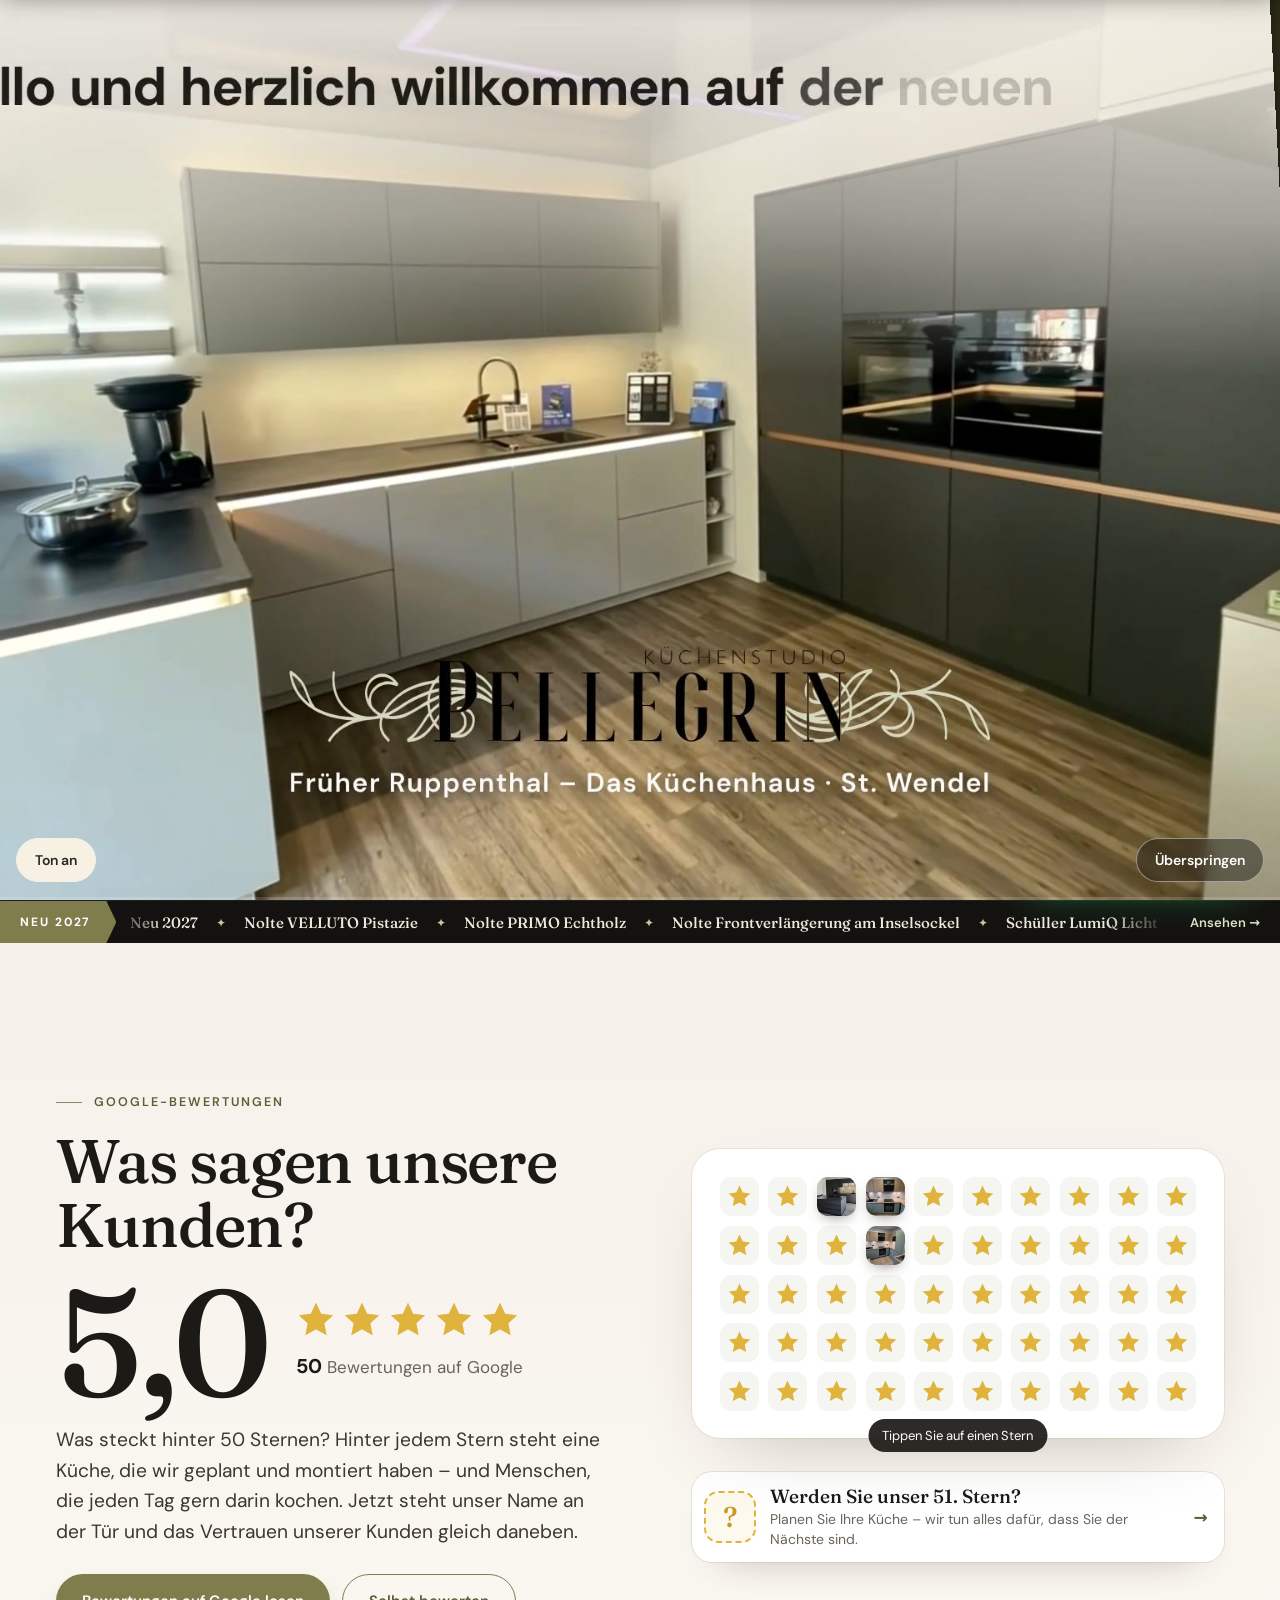
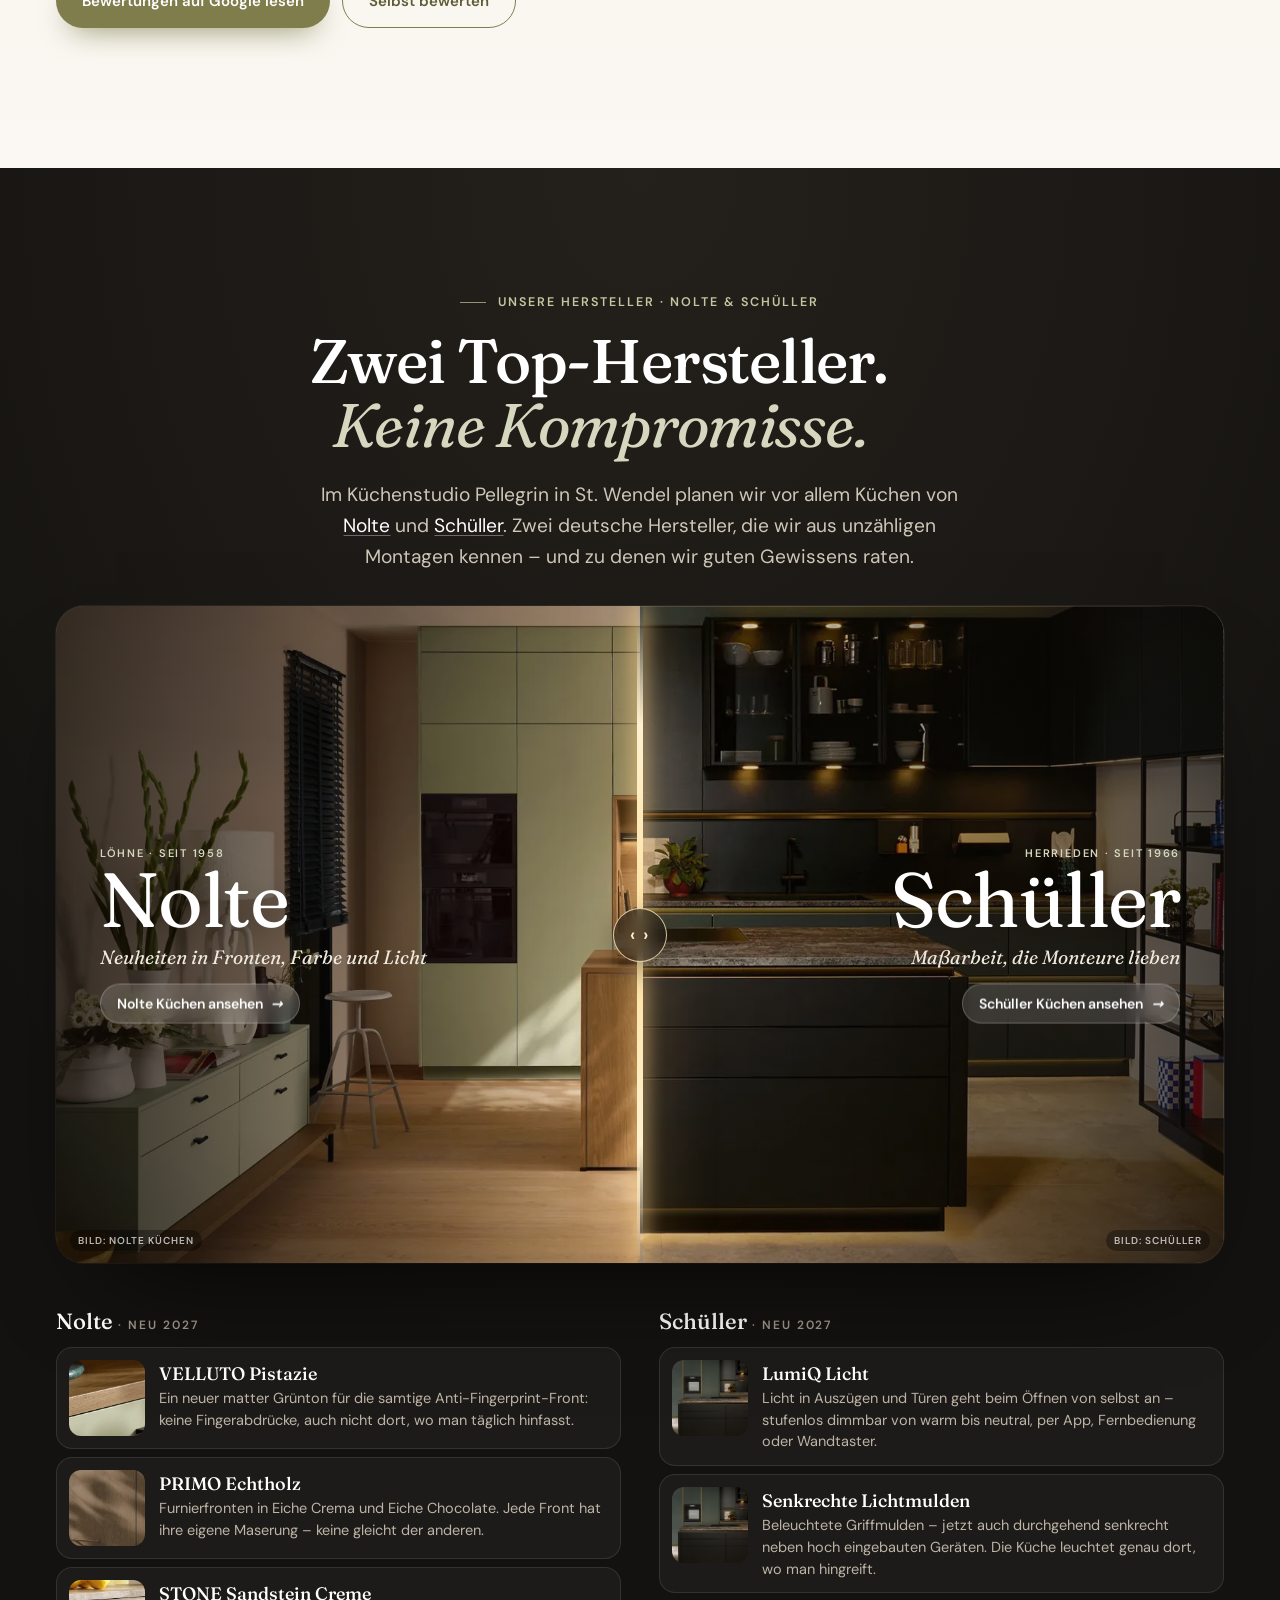
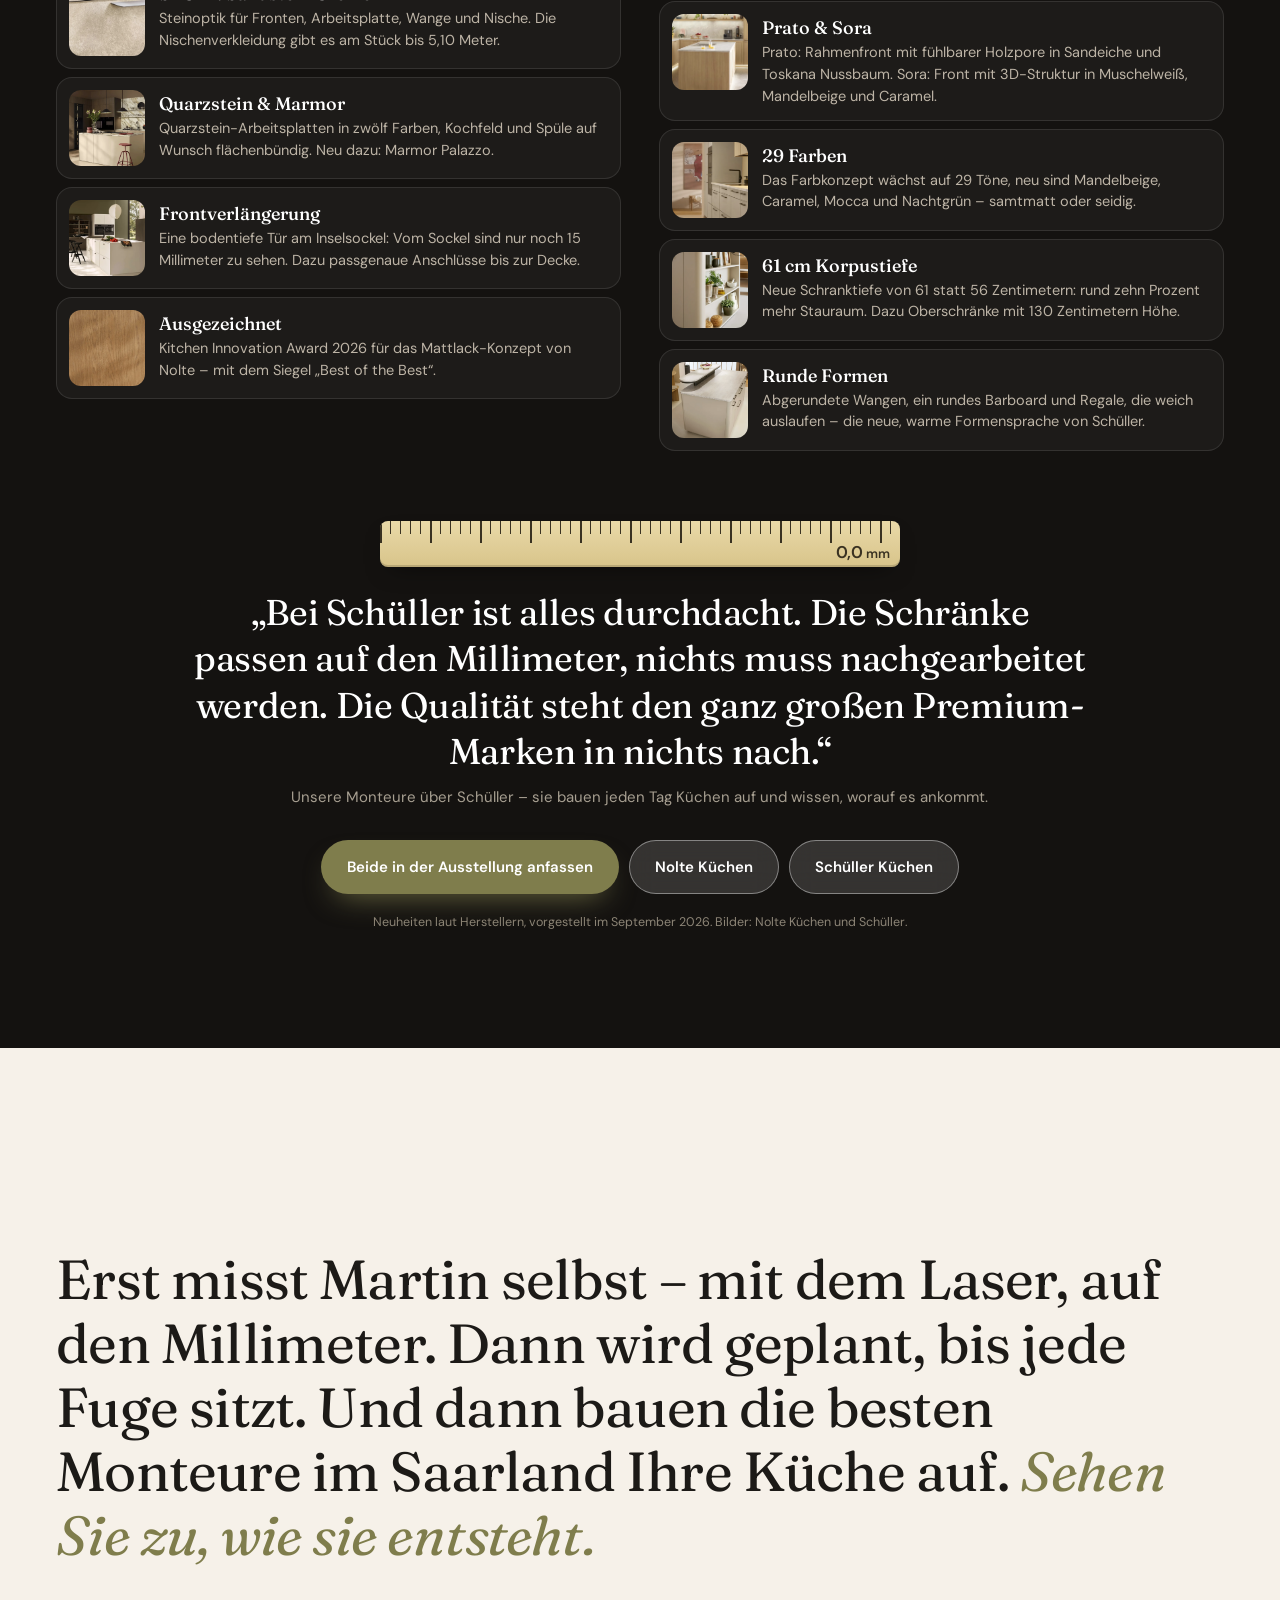
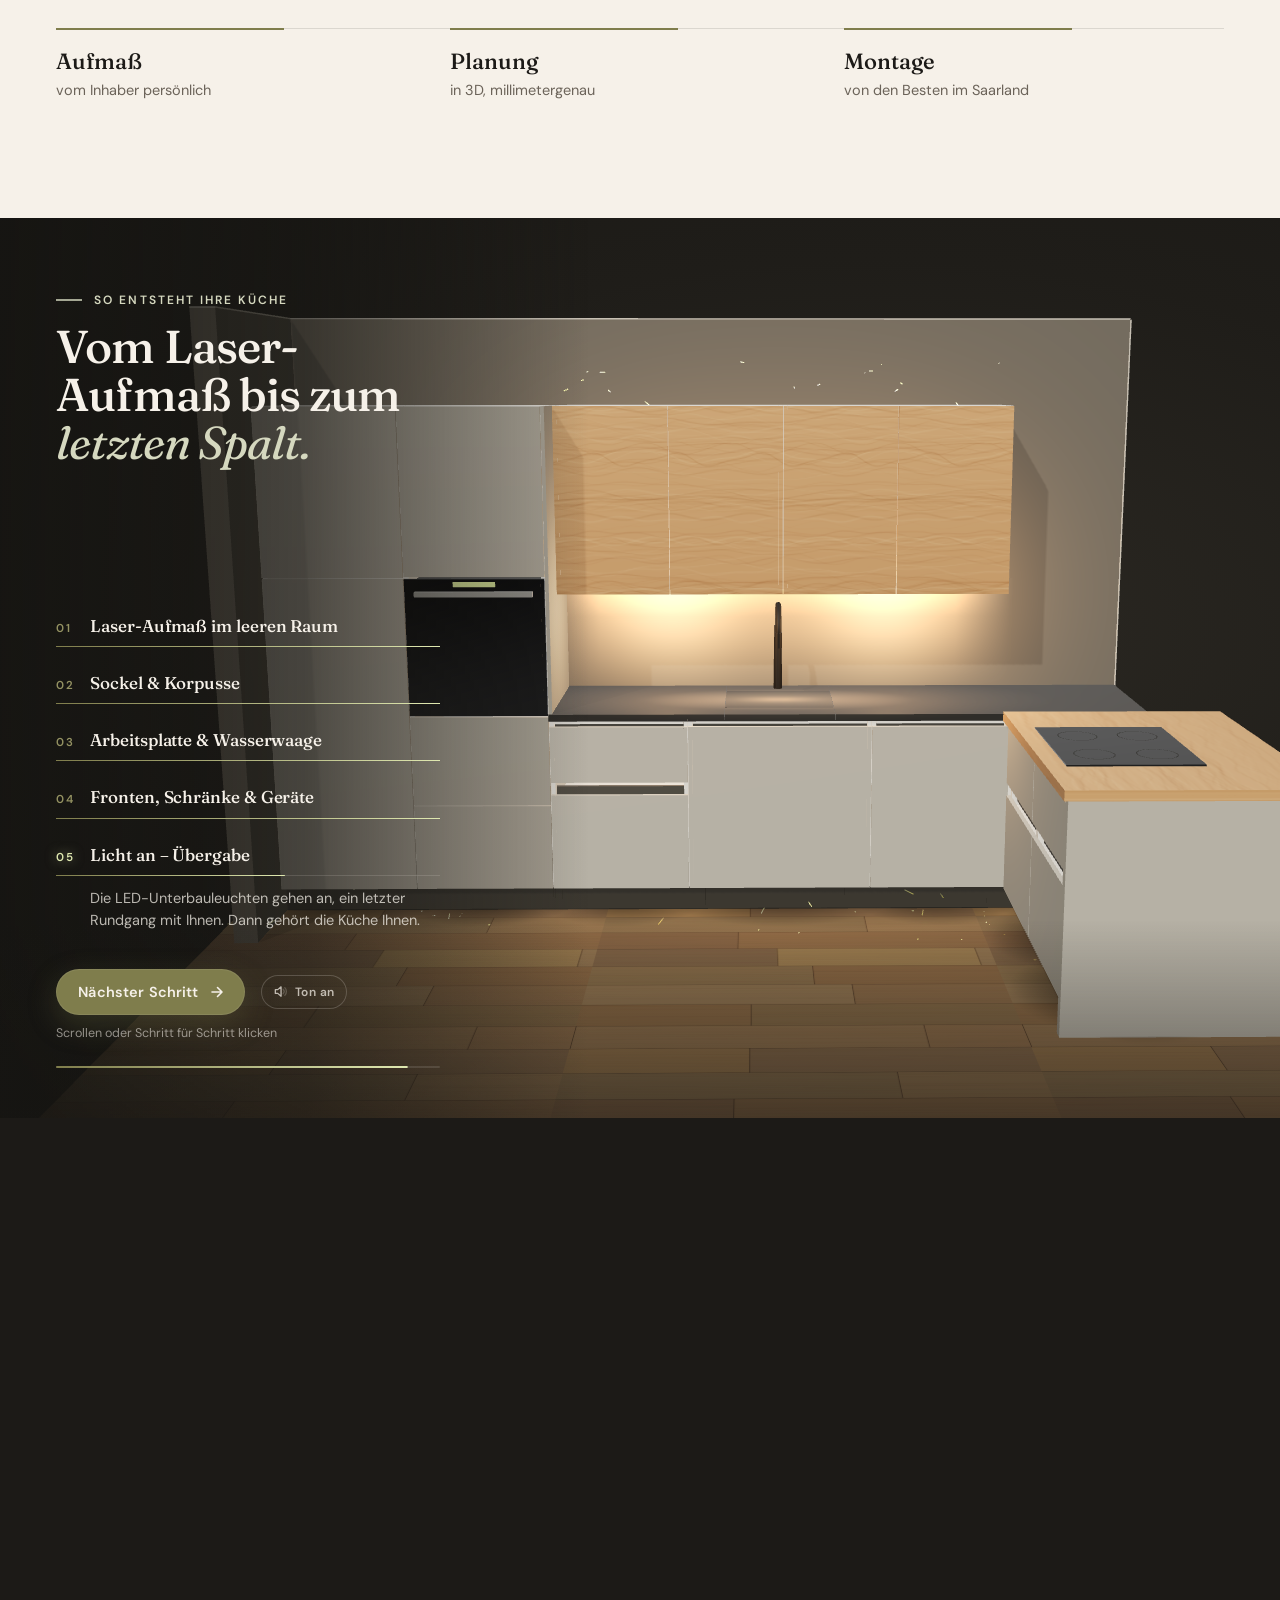
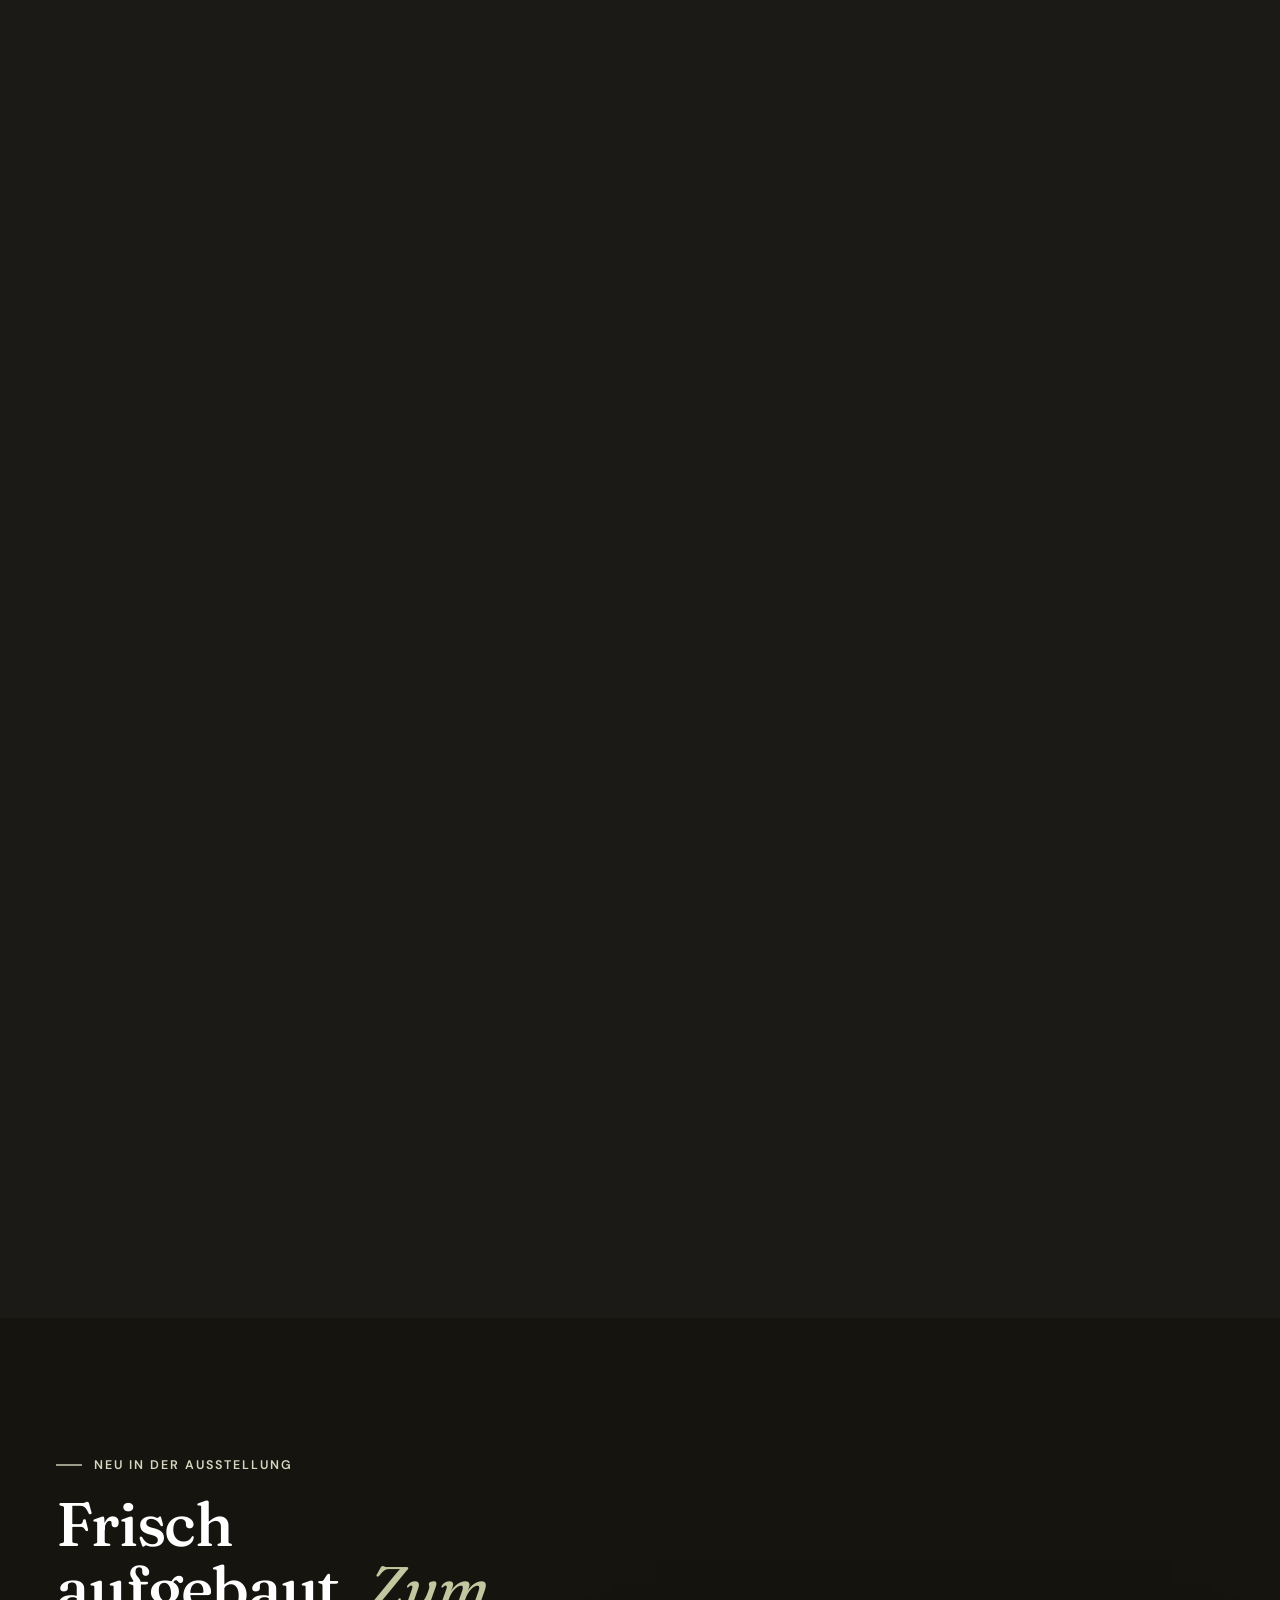
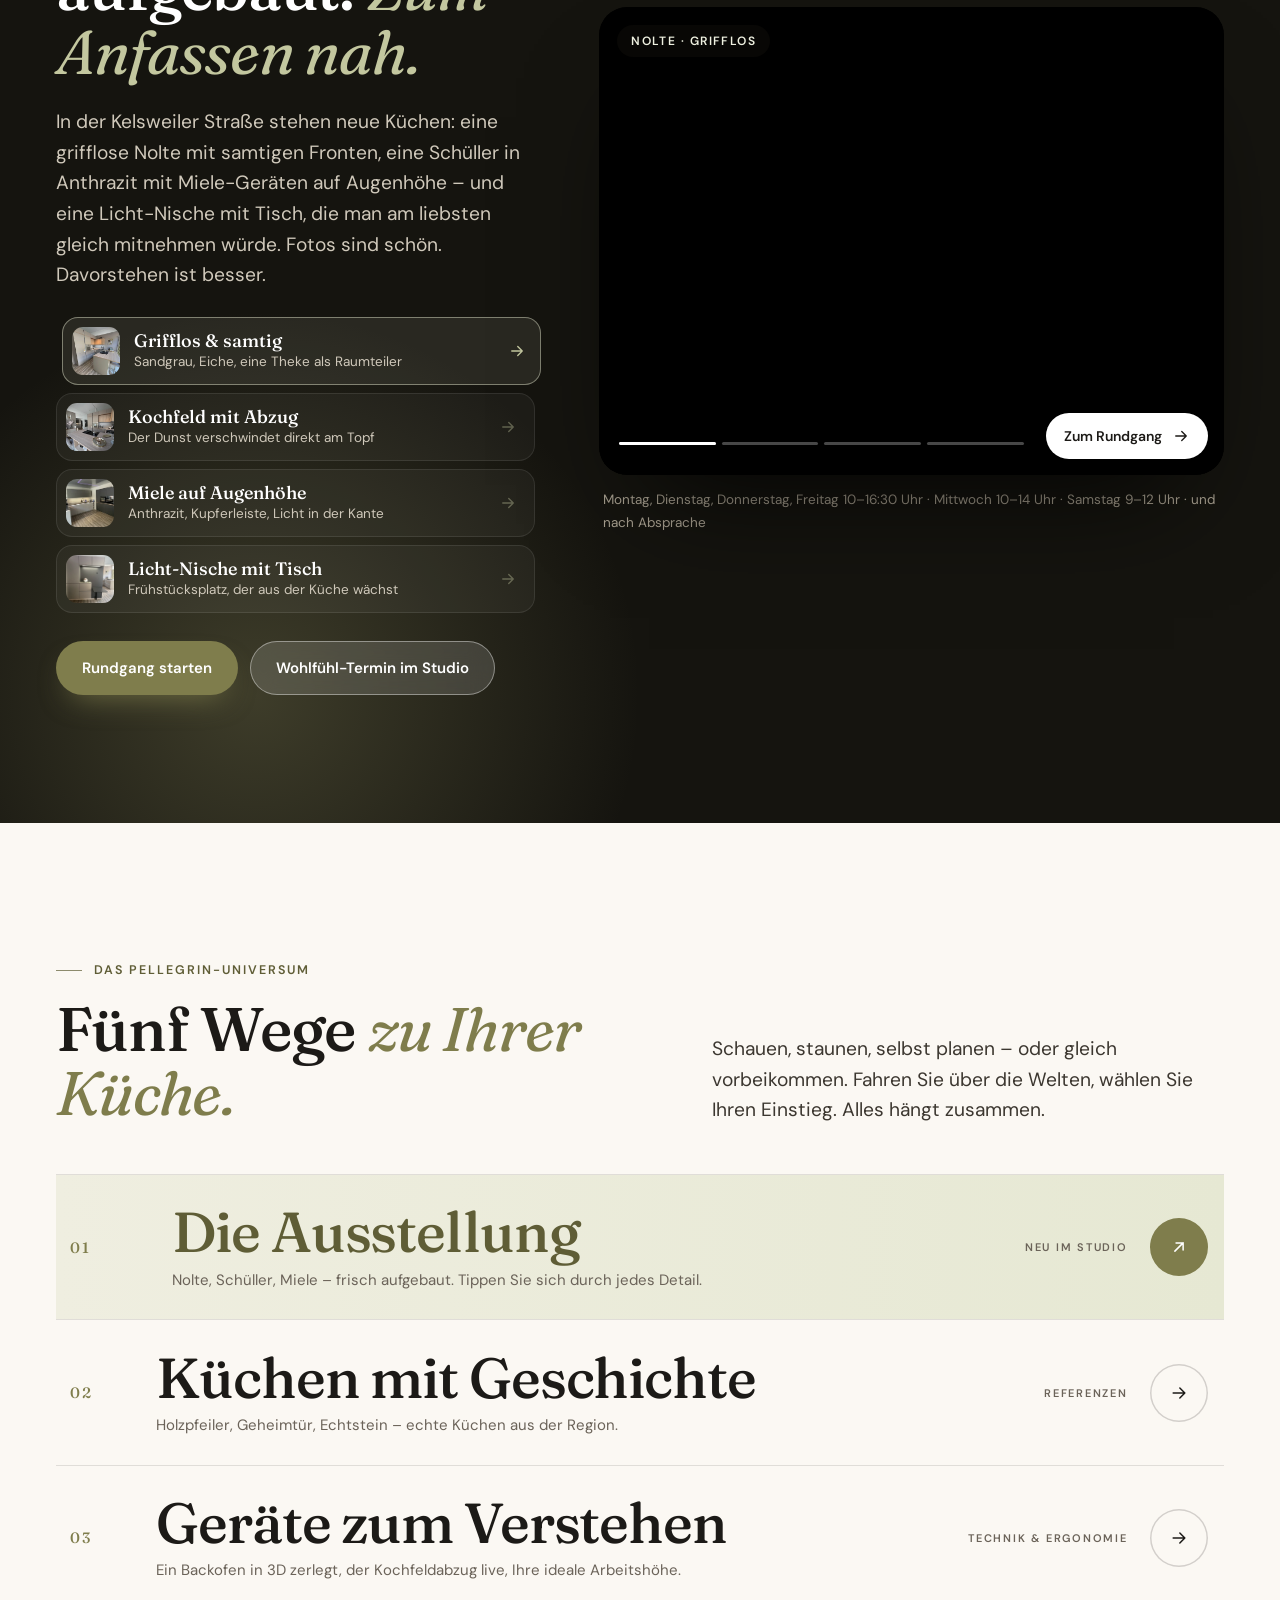
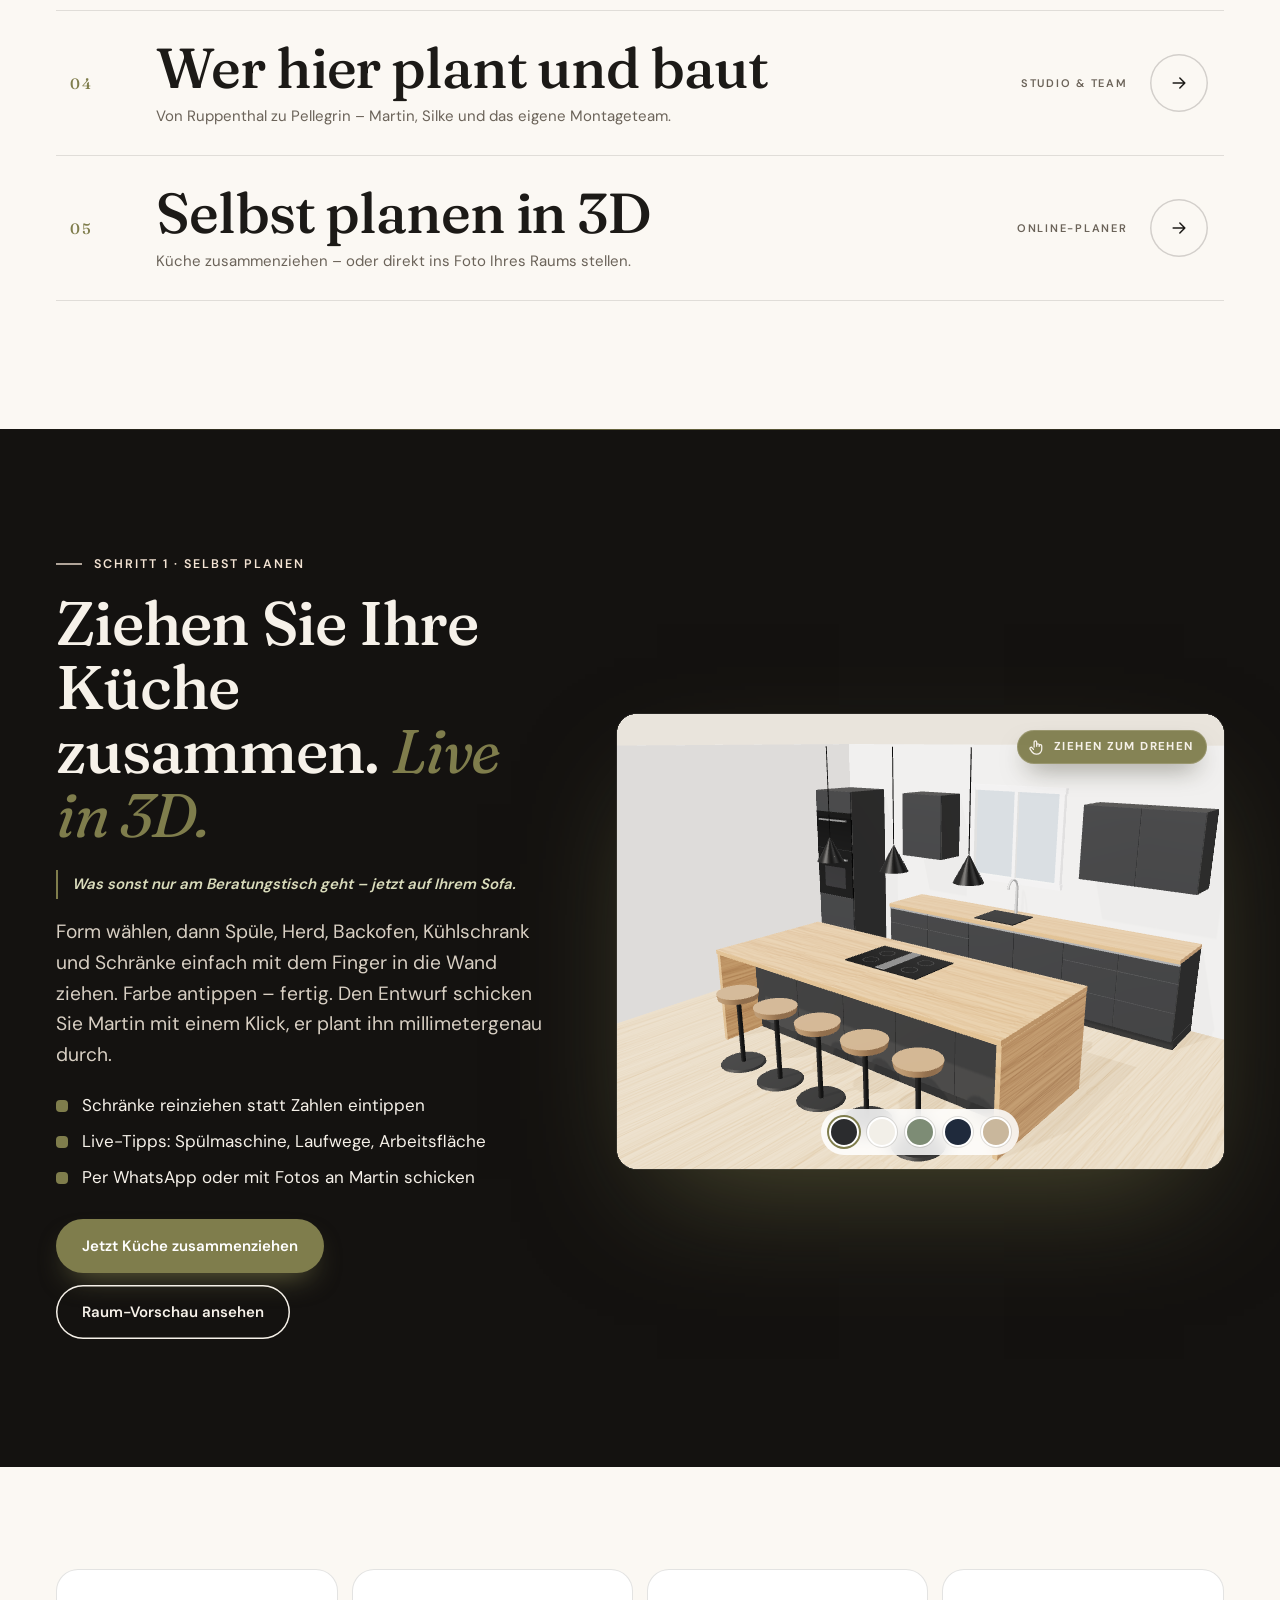
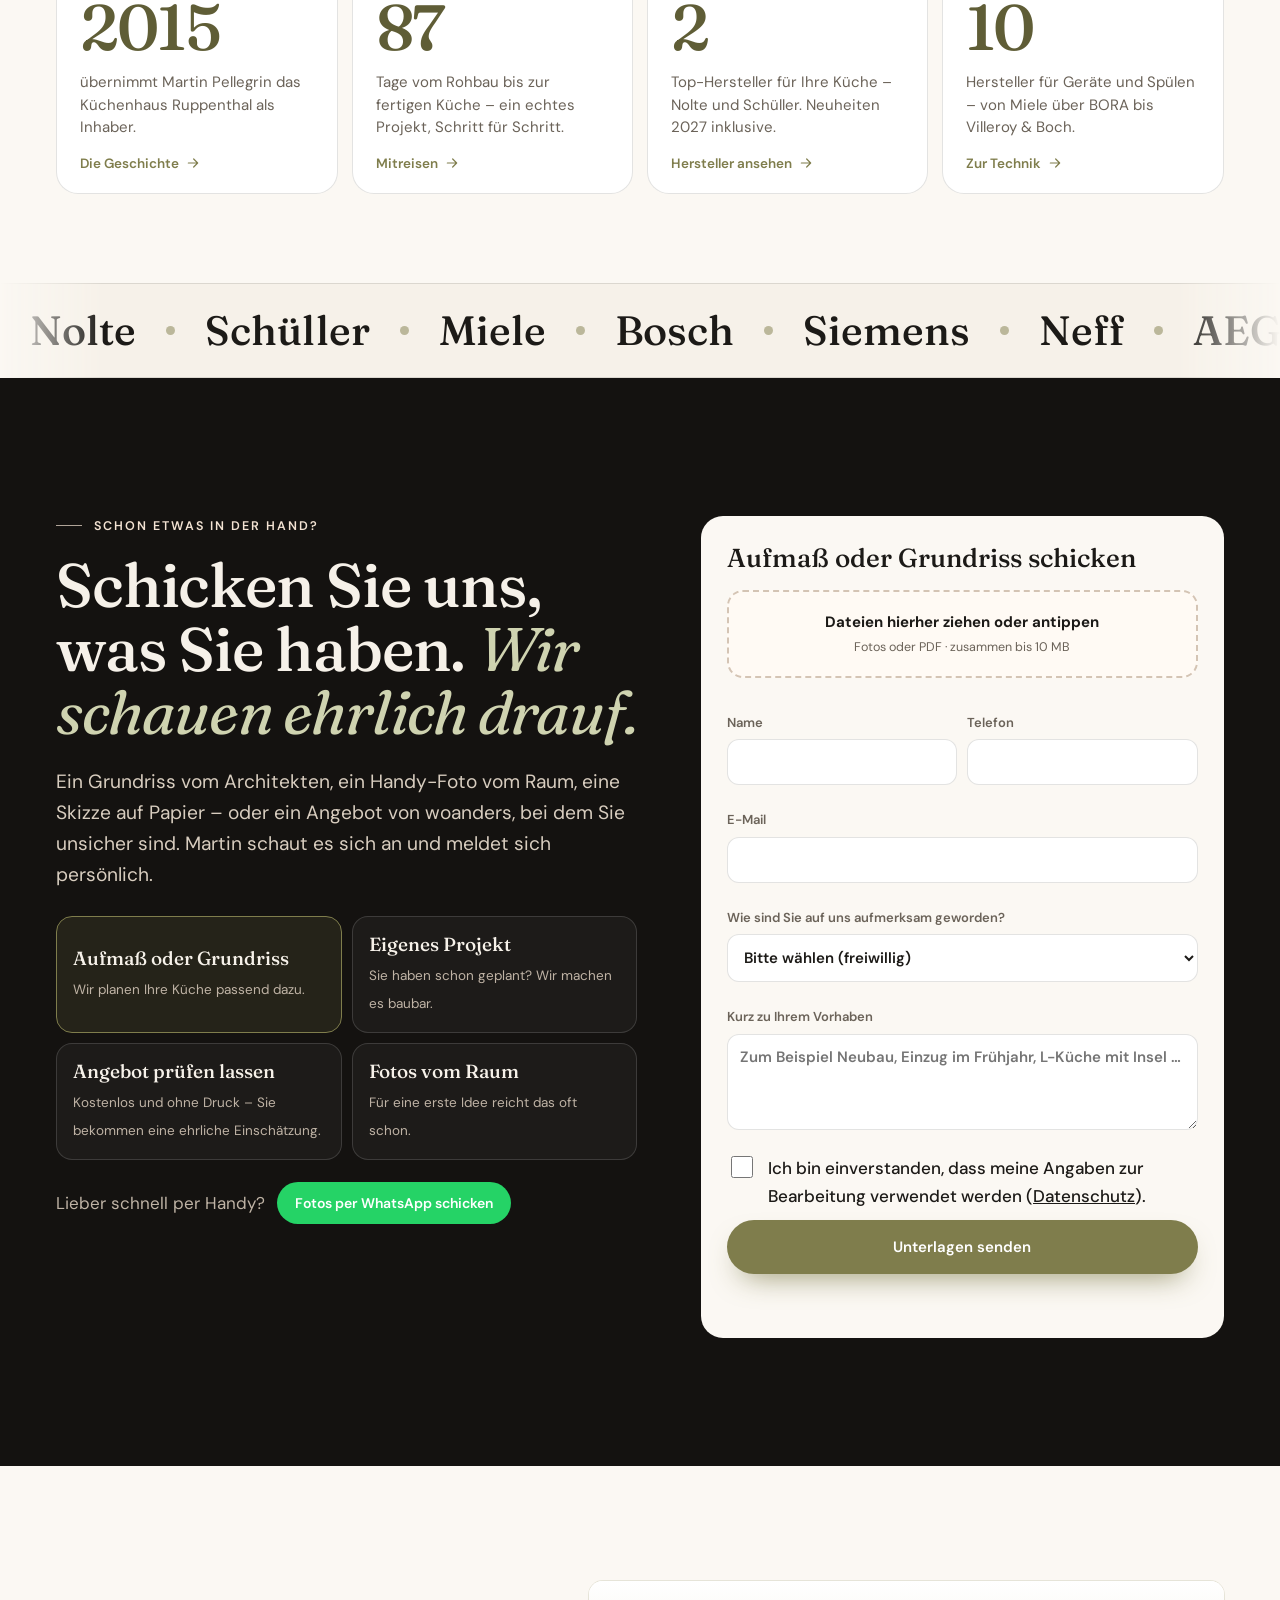
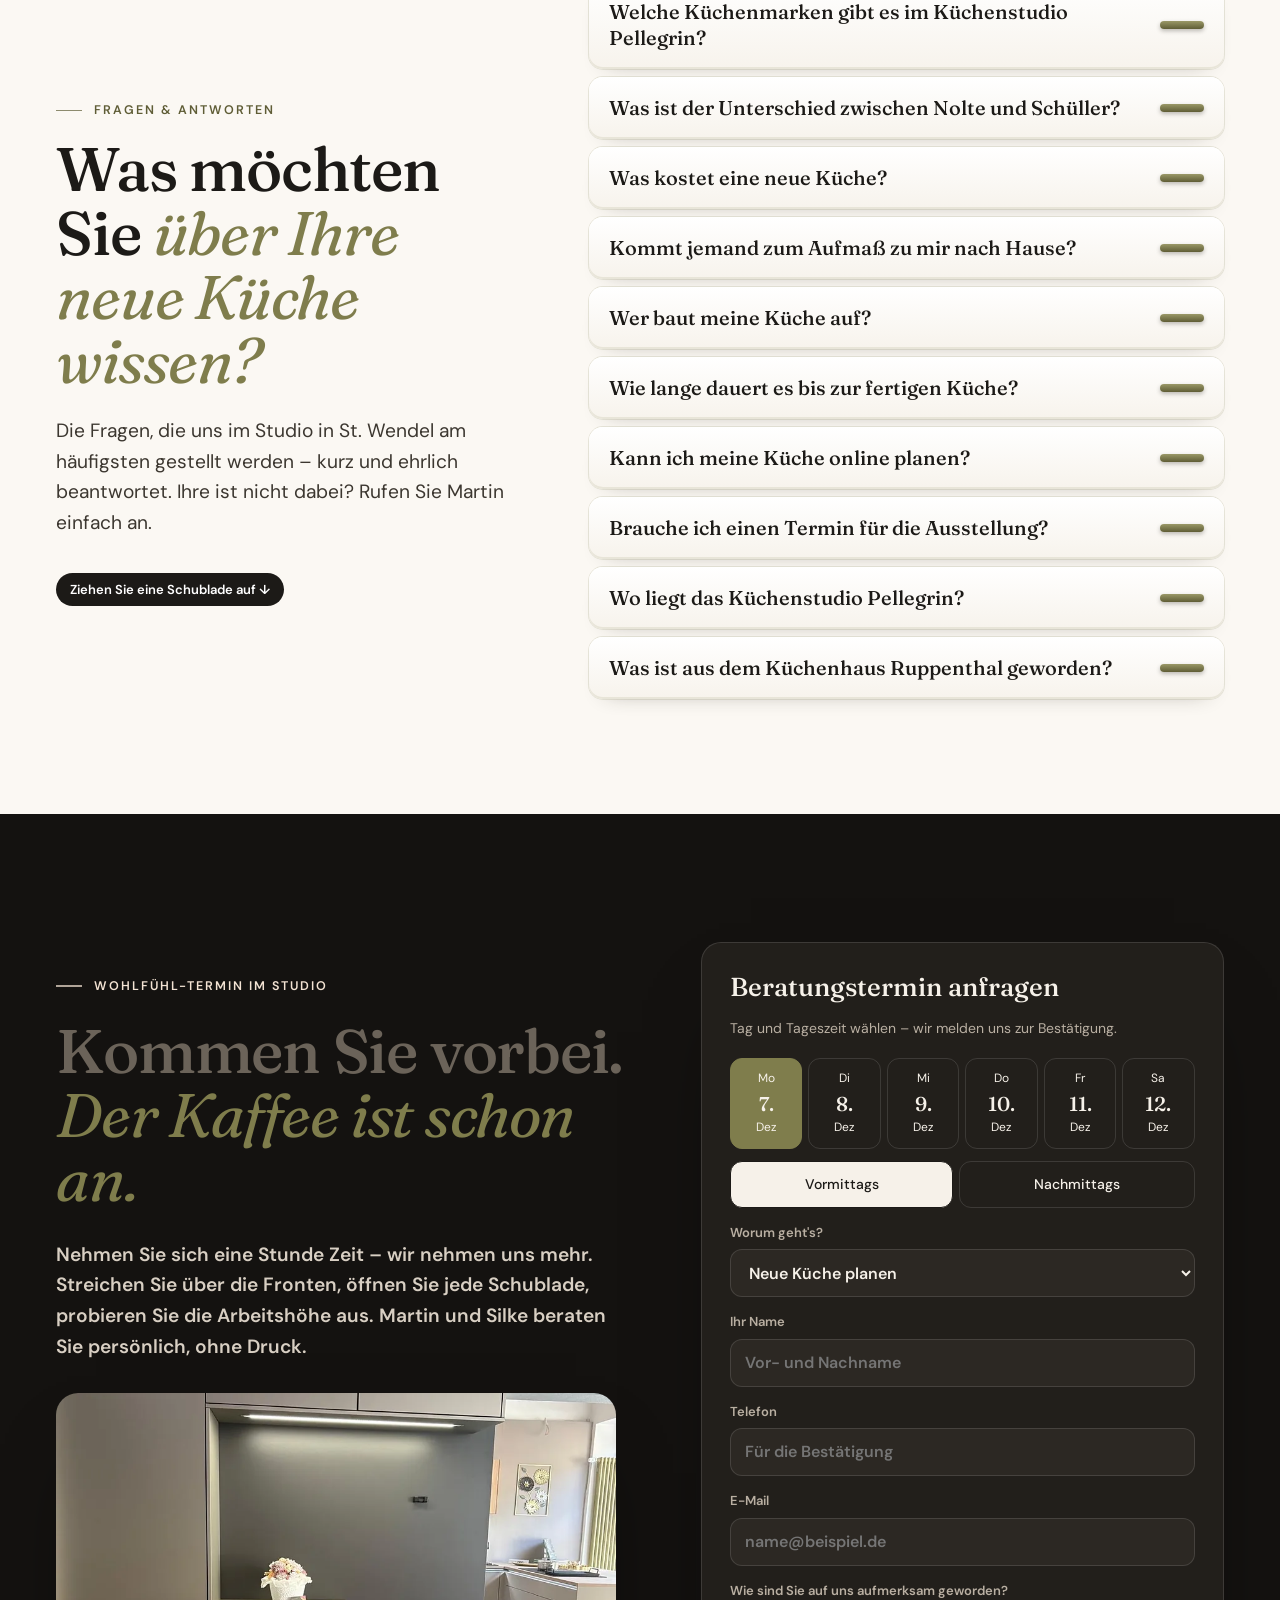
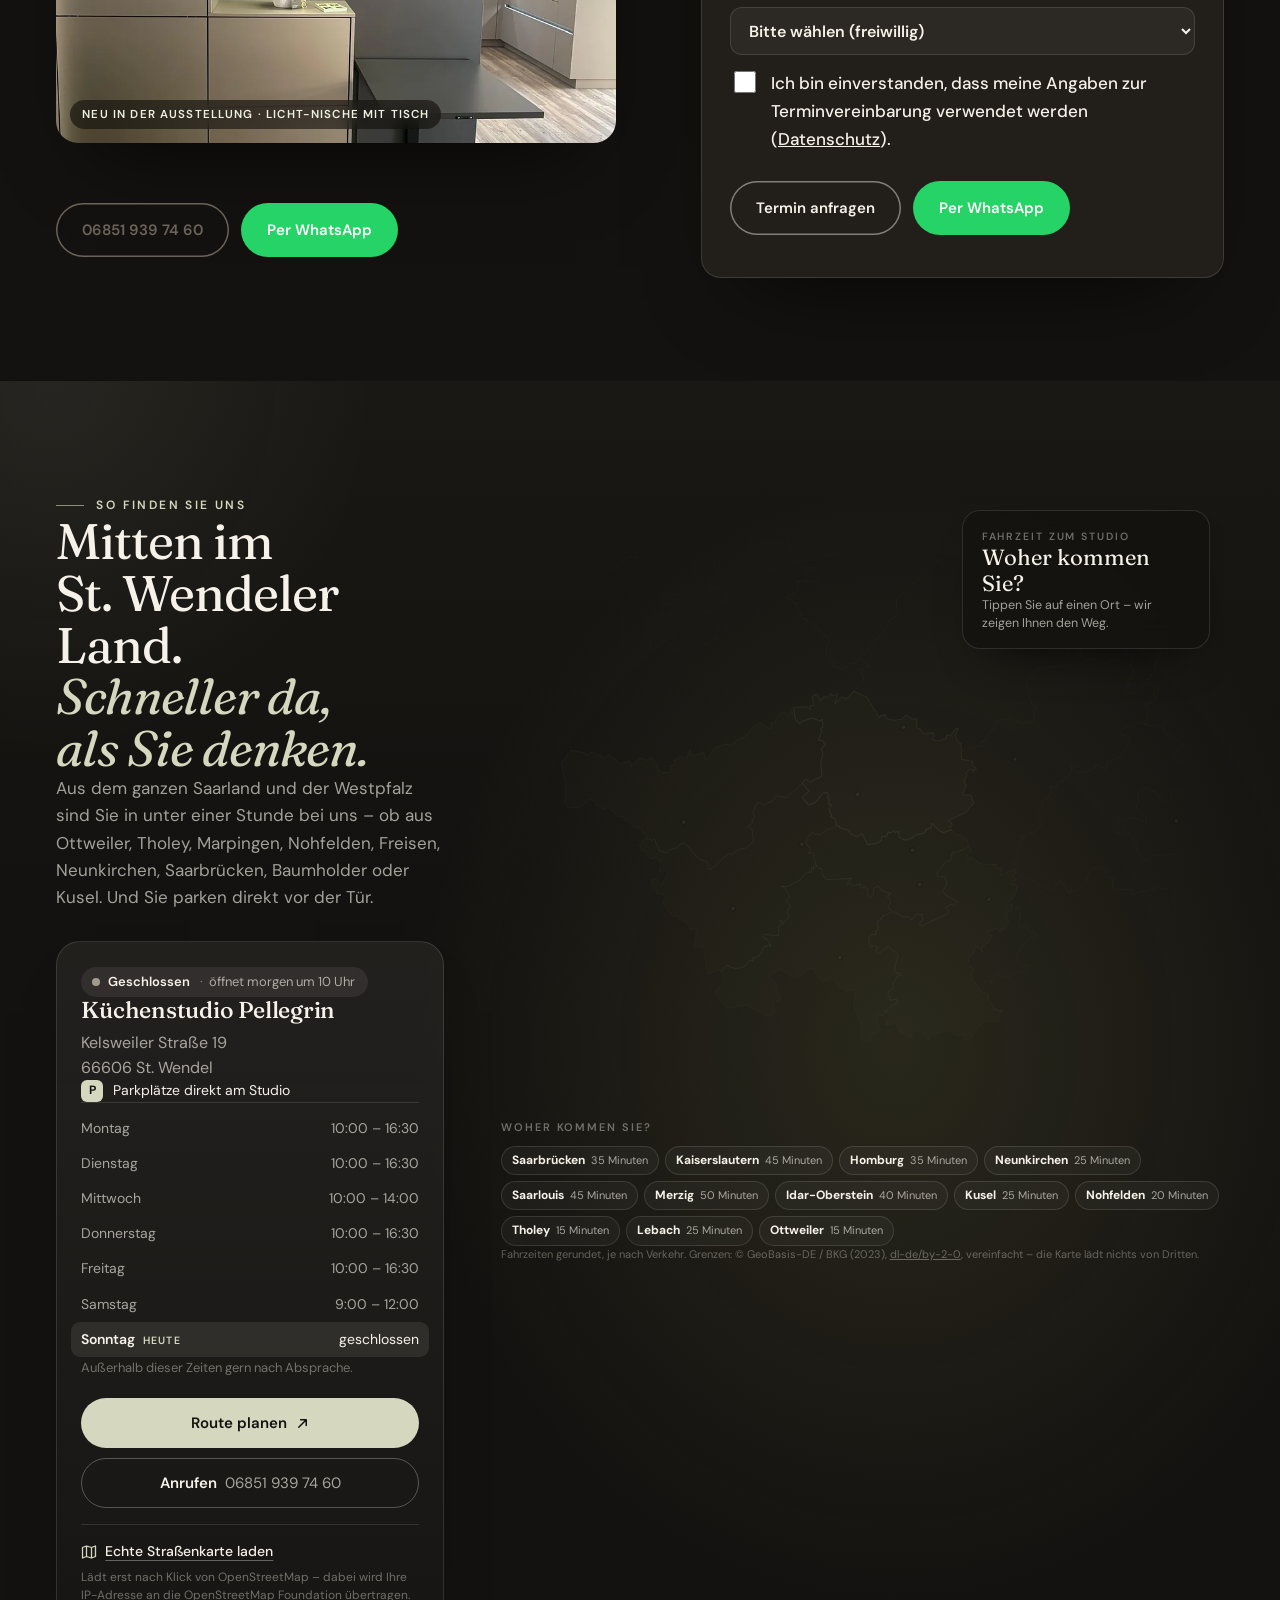
==== commit 8e56c751: "Planer: Hinweis erst planen, dann in den Raum stellen Co-Authored-By: Claude Opus 5.5 <noreply@anthr" ====
--- a/index.html
+++ b/index.html
@@ -27,12 +27,12 @@
 <link rel="apple-touch-icon" href="img/apple-touch-icon.png">
 <link rel="preload" href="fonts/fraunces-latin-500-normal.woff2" as="font" type="font/woff2" crossorigin>
 <style>:where(img[height]){height:auto}</style>
-<link rel="stylesheet" href="assets/style.css?v=1793842827">
-<link rel="stylesheet" href="assets/kp.css?v=1793842827">
-<link rel="stylesheet" href="assets/pg.css?v=1793842827">
-<link rel="stylesheet" href="assets/brand.css?v=1793842827">
-<link rel="stylesheet" href="assets/mk2.css?v=1793842827">
-<link rel="stylesheet" href="assets/uni.css?v=1793842827"><link rel="stylesheet" href="assets/montage.css?v=1793842827"><link rel="stylesheet" href="assets/karte.css?v=1793842827">
+<link rel="stylesheet" href="assets/style.css?v=1793843518">
+<link rel="stylesheet" href="assets/kp.css?v=1793843518">
+<link rel="stylesheet" href="assets/pg.css?v=1793843518">
+<link rel="stylesheet" href="assets/brand.css?v=1793843518">
+<link rel="stylesheet" href="assets/mk2.css?v=1793843518">
+<link rel="stylesheet" href="assets/uni.css?v=1793843518"><link rel="stylesheet" href="assets/montage.css?v=1793843518"><link rel="stylesheet" href="assets/karte.css?v=1793843518">
 <script type="application/ld+json">{"@context": "https://schema.org", "@graph": [{"@type": ["HomeGoodsStore", "LocalBusiness"], "@id": "https://kuechenstudio-pellegrin.de/#studio", "name": "Küchenstudio Pellegrin", "alternateName": ["Küchenhaus Ruppenthal", "Pellegrin Küchenstudio"], "description": "Küchenstudio in St. Wendel (Saarland): Nolte und Schüller Küchen, Küchenplanung in 3D, Aufmaß durch den Inhaber, Lieferung und Montage durch erfahrene Küchenmonteure.", "url": "https://kuechenstudio-pellegrin.de/", "logo": "https://kuechenstudio-pellegrin.de/img/apple-touch-icon.png", "image": ["https://kuechenstudio-pellegrin.de/og.jpg", "https://kuechenstudio-pellegrin.de/img/hero26_d.webp"], "telephone": "+4968519397460", "email": "info@kuechenstudio-pellegrin.de", "founder": {"@type": "Person", "name": "Martin Pellegrin", "jobTitle": "Inhaber"}, "address": {"@type": "PostalAddress", "streetAddress": "Kelsweiler Straße 19", "postalCode": "66606", "addressLocality": "St. Wendel", "addressRegion": "Saarland", "addressCountry": "DE"}, "geo": {"@type": "GeoCoordinates", "latitude": 49.4685, "longitude": 7.1645}, "hasMap": "https://www.google.com/maps/search/?api=1&query=Kelsweiler%20Stra%C3%9Fe%2019%2C%2066606%20St.%20Wendel", "openingHoursSpecification": [{"@type": "OpeningHoursSpecification", "dayOfWeek": ["Monday", "Tuesday", "Thursday", "Friday"], "opens": "10:00", "closes": "16:30"}, {"@type": "OpeningHoursSpecification", "dayOfWeek": ["Wednesday"], "opens": "10:00", "closes": "14:00"}, {"@type": "OpeningHoursSpecification", "dayOfWeek": ["Saturday"], "opens": "09:00", "closes": "12:00"}], "areaServed": [{"@type": "City", "name": "St. Wendel"}, {"@type": "City", "name": "Ottweiler"}, {"@type": "City", "name": "Tholey"}, {"@type": "City", "name": "Marpingen"}, {"@type": "City", "name": "Nohfelden"}, {"@type": "City", "name": "Freisen"}, {"@type": "City", "name": "Oberthal"}, {"@type": "City", "name": "Namborn"}, {"@type": "City", "name": "Neunkirchen"}, {"@type": "City", "name": "Saarbrücken"}, {"@type": "City", "name": "Baumholder"}, {"@type": "City", "name": "Kusel"}, {"@type": "State", "name": "Saarland"}], "brand": [{"@type": "Brand", "name": "Nolte Küchen", "url": "https://www.nolte-kuechen.com"}, {"@type": "Brand", "name": "Schüller Küchen", "url": "https://www.schueller.de"}], "knowsAbout": ["Küchenplanung", "Küchenmontage", "Nolte Küchen", "Schüller Küchen", "Einbaugeräte", "Kochfeldabzug", "Ergonomie in der Küche"], "hasOfferCatalog": {"@type": "OfferCatalog", "name": "Leistungen", "itemListElement": [{"@type": "Offer", "itemOffered": {"@type": "Service", "name": "Küchenplanung in 3D"}}, {"@type": "Offer", "itemOffered": {"@type": "Service", "name": "Aufmaß vor Ort durch den Inhaber"}}, {"@type": "Offer", "itemOffered": {"@type": "Service", "name": "Online-Küchenplaner mit Raumfoto"}}, {"@type": "Offer", "itemOffered": {"@type": "Service", "name": "Lieferung und Küchenmontage durch erfahrene Küchenmonteure"}}, {"@type": "Offer", "itemOffered": {"@type": "Service", "name": "Küchenausstellung mit Nolte und Schüller"}}]}, "sameAs": ["https://www.google.com/maps/place/?q=place_id:ChIJKTbr8p_qlUcREDhps3uUdVs"], "aggregateRating": {"@type": "AggregateRating", "ratingValue": "5.0", "bestRating": "5", "reviewCount": 50}}, {"@type": "WebSite", "@id": "https://kuechenstudio-pellegrin.de/#website", "url": "https://kuechenstudio-pellegrin.de/", "name": "Küchenstudio Pellegrin", "inLanguage": "de-DE", "publisher": {"@id": "https://kuechenstudio-pellegrin.de/#studio"}}, {"@type": "WebPage", "@id": "https://kuechenstudio-pellegrin.de/#seite", "url": "https://kuechenstudio-pellegrin.de/", "name": "Küchenstudio St. Wendel – Nolte & Schüller Küchen | Pellegrin", "description": "Küchenstudio Pellegrin in St. Wendel, früher Küchenhaus Ruppenthal: Nolte und Schüller, Planung in 3D, Aufmaß vom Inhaber, Montage durch die besten Monteure.", "inLanguage": "de-DE", "isPartOf": {"@id": "https://kuechenstudio-pellegrin.de/#website"}, "about": {"@id": "https://kuechenstudio-pellegrin.de/#studio"}}, {"@type": "FAQPage", "@id": "https://kuechenstudio-pellegrin.de/#fragen", "mainEntity": [{"@type": "Question", "name": "Welche Küchenmarken gibt es im Küchenstudio Pellegrin?", "acceptedAnswer": {"@type": "Answer", "text": "Wir planen und verkaufen vor allem Küchen von Nolte und Schüller – zwei deutsche Markenhersteller, die wir aus vielen Montagen kennen. Dazu Einbaugeräte unter anderem von Miele, BORA, Siemens, Bosch und Neff sowie Spülen von Blanco und Villeroy & Boch."}}, {"@type": "Question", "name": "Was ist der Unterschied zwischen Nolte und Schüller?", "acceptedAnswer": {"@type": "Answer", "text": "Beide sind deutsche Markenhersteller. Nolte aus Löhne (seit 1958) ist stark bei Neuheiten in Fronten, Farben und Oberflächen – zum Beispiel der samtigen Anti-Fingerprint-Front VELLUTO oder Echtholzfronten. Schüller aus Herrieden (Familienunternehmen seit 1966) steht für durchdachte Maßarbeit und Licht-Ideen wie LumiQ; unsere Monteure schätzen, wie genau die Schränke passen. Welche Marke zu Ihnen passt, zeigen wir Ihnen direkt in der Ausstellung."}}, {"@type": "Question", "name": "Was kostet eine neue Küche?", "acceptedAnswer": {"@type": "Answer", "text": "Das hängt vom Raum, von der Marke, den Fronten und den Geräten ab. Martin Pellegrin nennt Ihnen den Preis in einem persönlichen Angebot, nachdem er bei Ihnen gemessen hat. Vorab können Sie Ihre Wunschküche im Online-Planer zusammenstellen und als Anfrage schicken."}}, {"@type": "Question", "name": "Kommt jemand zum Aufmaß zu mir nach Hause?", "acceptedAnswer": {"@type": "Answer", "text": "Ja. Martin Pellegrin misst selbst – im Rohbau, nach dem Putz und vor der Bestellung noch einmal. Auf den Millimeter, mit Wasser, Strom und Fenstern."}}, {"@type": "Question", "name": "Wer baut meine Küche auf?", "acceptedAnswer": {"@type": "Answer", "text": "Unsere Küchen montieren die zwei besten Monteure im Saarland. Natan von natan.saarland achtet bei jeder Küche zu hundert Prozent auf Präzision und Perfektion – bis zum letzten Spalt. Rafael Filipiak ist Schreiner und montiert seit 30 Jahren Küchen: Für ihn ist nichts eine Überraschung, und jede Herausforderung ist ein schöner Arbeitstag, an den man sich gern erinnert, wenn die Lösung steht. Beide arbeiten lösungsorientiert und sauber und sind mit dem neuesten Werkzeug ausgestattet – Festool-Sägen, Tischkreissäge, Oberfräsen und Absaugung an jedem Schnitt. Damit sind wir besser ausgestattet als fast alle Küchenmonteure der Umgebung zusammen. So läuft die Montage ab."}}, {"@type": "Question", "name": "Wie lange dauert es bis zur fertigen Küche?", "acceptedAnswer": {"@type": "Answer", "text": "In besonders schnellen Fällen kann Ihre Küche schon ab drei Wochen nach dem Aufmaß geliefert werden. Im Normalfall dauert es ein bis zwei Wochen länger – das hängt von der Küche ab: Marke, Fronten und Ausstattung. Den genauen Liefer- und Montagetermin sagen wir Ihnen mit dem Auftrag."}}, {"@type": "Question", "name": "Kann ich meine Küche online planen?", "acceptedAnswer": {"@type": "Answer", "text": "Ja. Im Küchenplaner zeichnen Sie Ihren Raum, stellen Schränke und Geräte, sehen alles in 3D und können die Küche per Foto in Ihren eigenen Raum setzen. Die Planung schicken Sie mit einem Klick an Martin."}}, {"@type": "Question", "name": "Brauche ich einen Termin für die Ausstellung?", "acceptedAnswer": {"@type": "Answer", "text": "Sie können zu den Öffnungszeiten vorbeikommen: Montag, Dienstag, Donnerstag und Freitag 10 bis 16:30 Uhr, Mittwoch 10 bis 14 Uhr, Samstag 9 bis 12 Uhr. Für eine ausführliche Planung vereinbaren Sie am besten einen Termin. Parkplätze sind direkt vor der Tür."}}, {"@type": "Question", "name": "Wo liegt das Küchenstudio Pellegrin?", "acceptedAnswer": {"@type": "Answer", "text": "In der Kelsweiler Straße 19 in 66606 St. Wendel. Aus Ottweiler, Tholey, Marpingen, Nohfelden, Freisen, Neunkirchen, Saarbrücken, Baumholder und Kusel sind Sie in unter einer Stunde bei uns. Route planenKarte ansehenAnrufen"}}, {"@type": "Question", "name": "Was ist aus dem Küchenhaus Ruppenthal geworden?", "acceptedAnswer": {"@type": "Answer", "text": "Aus dem Küchenhaus Ruppenthal ist das Küchenstudio Pellegrin geworden: neuer Name, gleiches Team, gleiche Adresse in der Kelsweiler Straße 19 in St. Wendel."}}]}]}</script>
 </head>
 <body>
@@ -390,14 +390,14 @@
 <script src="js/gsap.min.js"></script>
 <script src="js/ScrollTrigger.min.js"></script>
 <script src="js/lenis.min.js"></script>
-<script src="assets/ki.js?v=1793842827"></script>
-<script src="assets/brand.js?v=1793842827"></script>
-<script src="assets/app.js?v=1793842827"></script>
-<script src="assets/pel-mail.js?v=1793842827"></script>
-<script src="assets/pg.js?v=1793842827"></script>
-<script>(function(){var d=0,m=document.querySelector("[data-pel-montage]");if(!m)return;function L(){if(d)return;d=1;var s=document.createElement("script");s.src="js/montage3d.js?v=1793842827";document.body.appendChild(s)}function I(){var r=window.requestIdleCallback;setTimeout(function(){r?r(L,{timeout:2500}):L()},1200)}function W(){if(document.readyState==="complete")L();else addEventListener("load",L,{once:true})}if(document.readyState==="complete")I();else addEventListener("load",I,{once:true});if("IntersectionObserver"in window)new IntersectionObserver(function(e,o){if(e[0].isIntersecting){o.disconnect();W()}},{rootMargin:"200px"}).observe(m);else W();addEventListener("load",function(){setTimeout(L,4000)},{once:true})})();</script>
-<script src="js/karte.js?v=1793842827" defer></script>
-<script src="assets/uni.js?v=1793842827"></script>
-<script src="assets/fe-bewertung.js?v=1793842827" data-delay="90" data-url="https://search.google.com/local/writereview?placeid=ChIJKTbr8p_qlUcREDhps3uUdVs" data-name="Google" data-accent="#6f6d40" data-skip="planer|impressum|datenschutz" data-bottom="22" data-bottom-m="90" defer></script>
+<script src="assets/ki.js?v=1793843518"></script>
+<script src="assets/brand.js?v=1793843518"></script>
+<script src="assets/app.js?v=1793843518"></script>
+<script src="assets/pel-mail.js?v=1793843518"></script>
+<script src="assets/pg.js?v=1793843518"></script>
+<script>(function(){var d=0,m=document.querySelector("[data-pel-montage]");if(!m)return;function L(){if(d)return;d=1;var s=document.createElement("script");s.src="js/montage3d.js?v=1793843518";document.body.appendChild(s)}function I(){var r=window.requestIdleCallback;setTimeout(function(){r?r(L,{timeout:2500}):L()},1200)}function W(){if(document.readyState==="complete")L();else addEventListener("load",L,{once:true})}if(document.readyState==="complete")I();else addEventListener("load",I,{once:true});if("IntersectionObserver"in window)new IntersectionObserver(function(e,o){if(e[0].isIntersecting){o.disconnect();W()}},{rootMargin:"200px"}).observe(m);else W();addEventListener("load",function(){setTimeout(L,4000)},{once:true})})();</script>
+<script src="js/karte.js?v=1793843518" defer></script>
+<script src="assets/uni.js?v=1793843518"></script>
+<script src="assets/fe-bewertung.js?v=1793843518" data-delay="90" data-url="https://search.google.com/local/writereview?placeid=ChIJKTbr8p_qlUcREDhps3uUdVs" data-name="Google" data-accent="#6f6d40" data-skip="planer|impressum|datenschutz" data-bottom="22" data-bottom-m="90" defer></script>
 </body>
 </html>
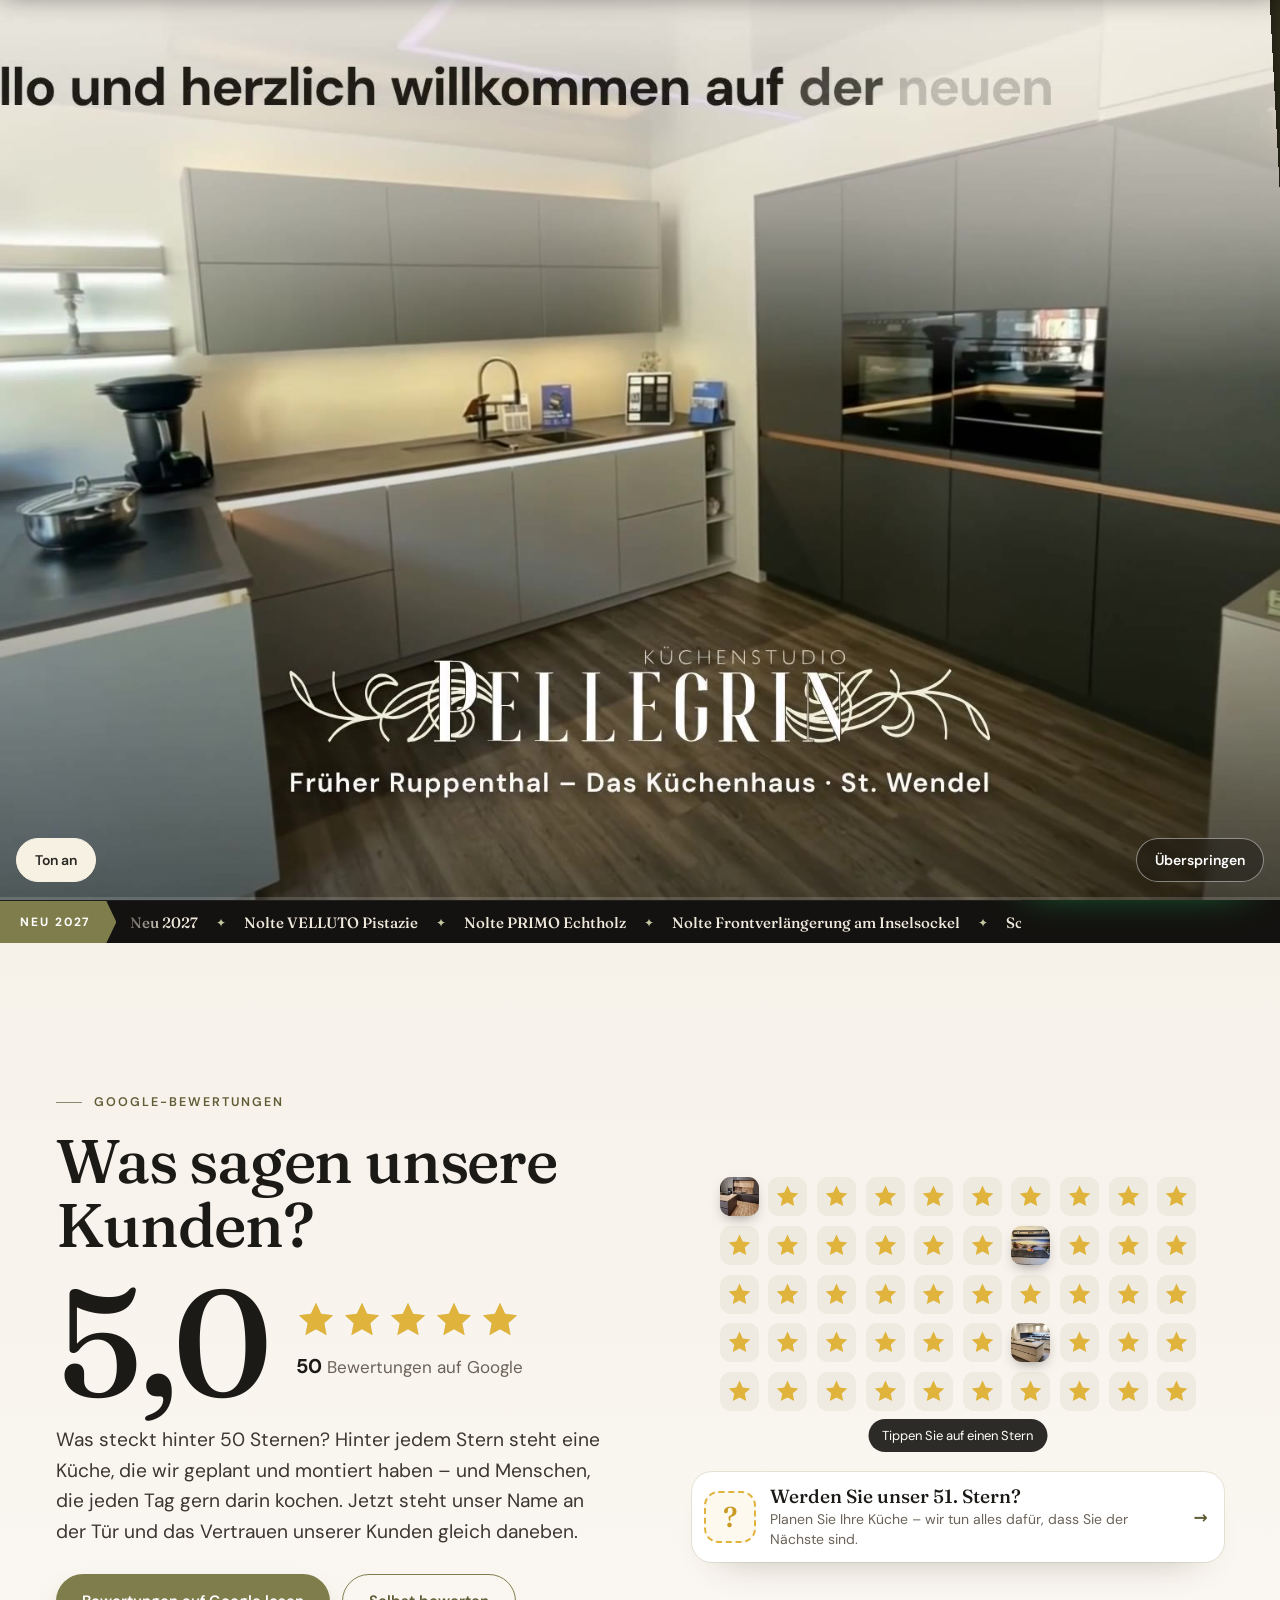
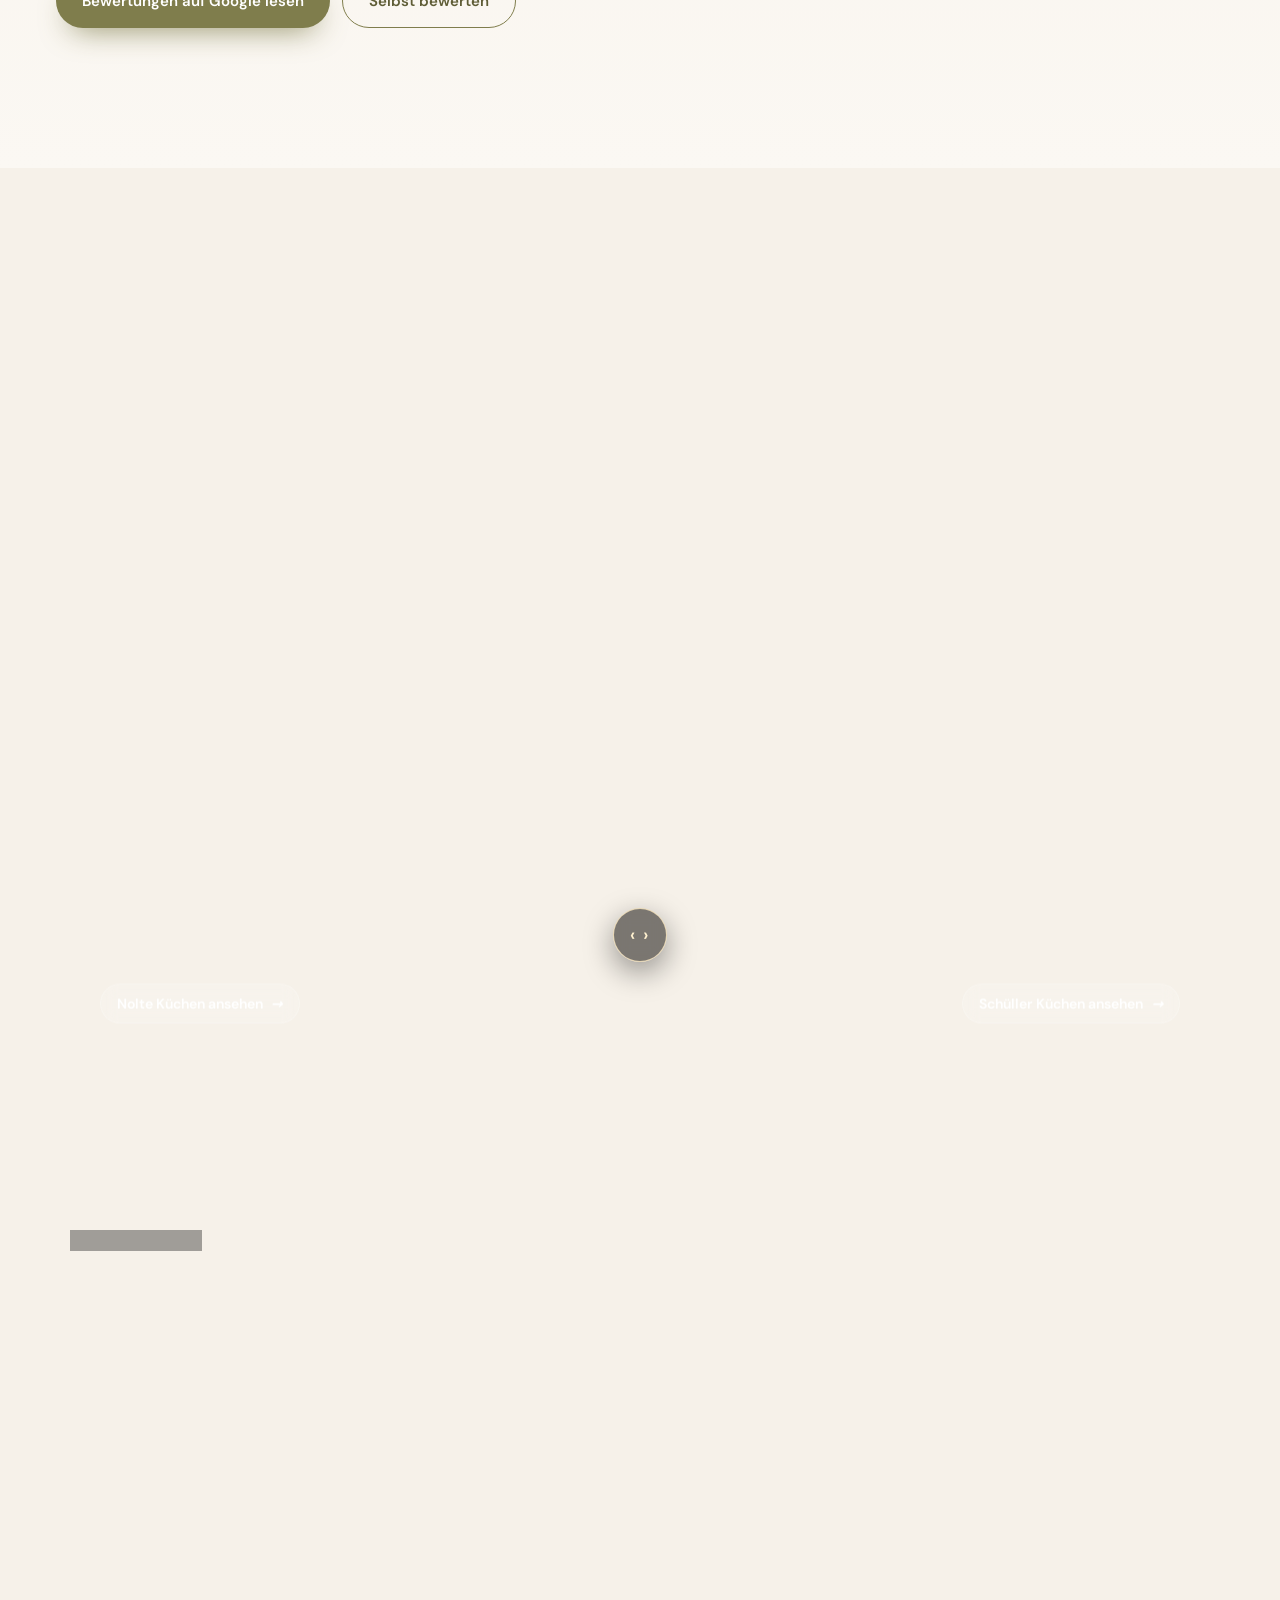
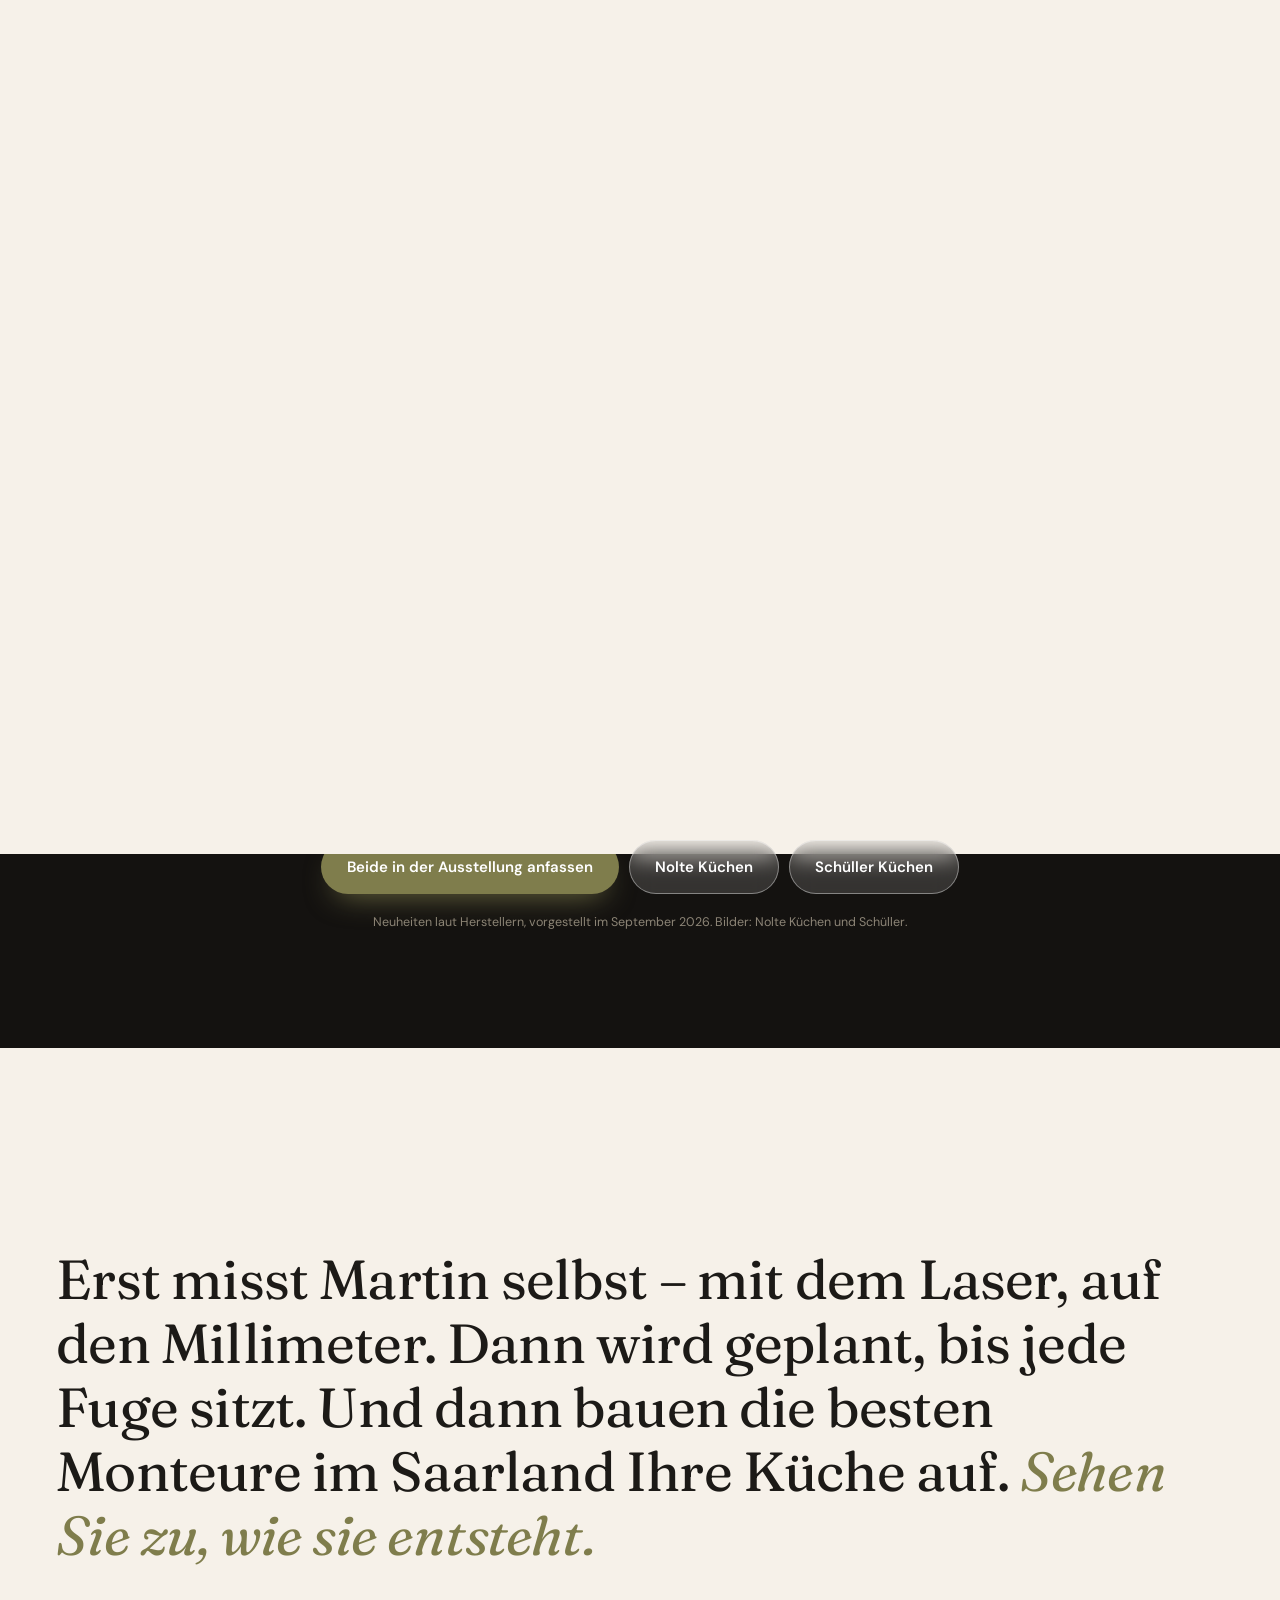
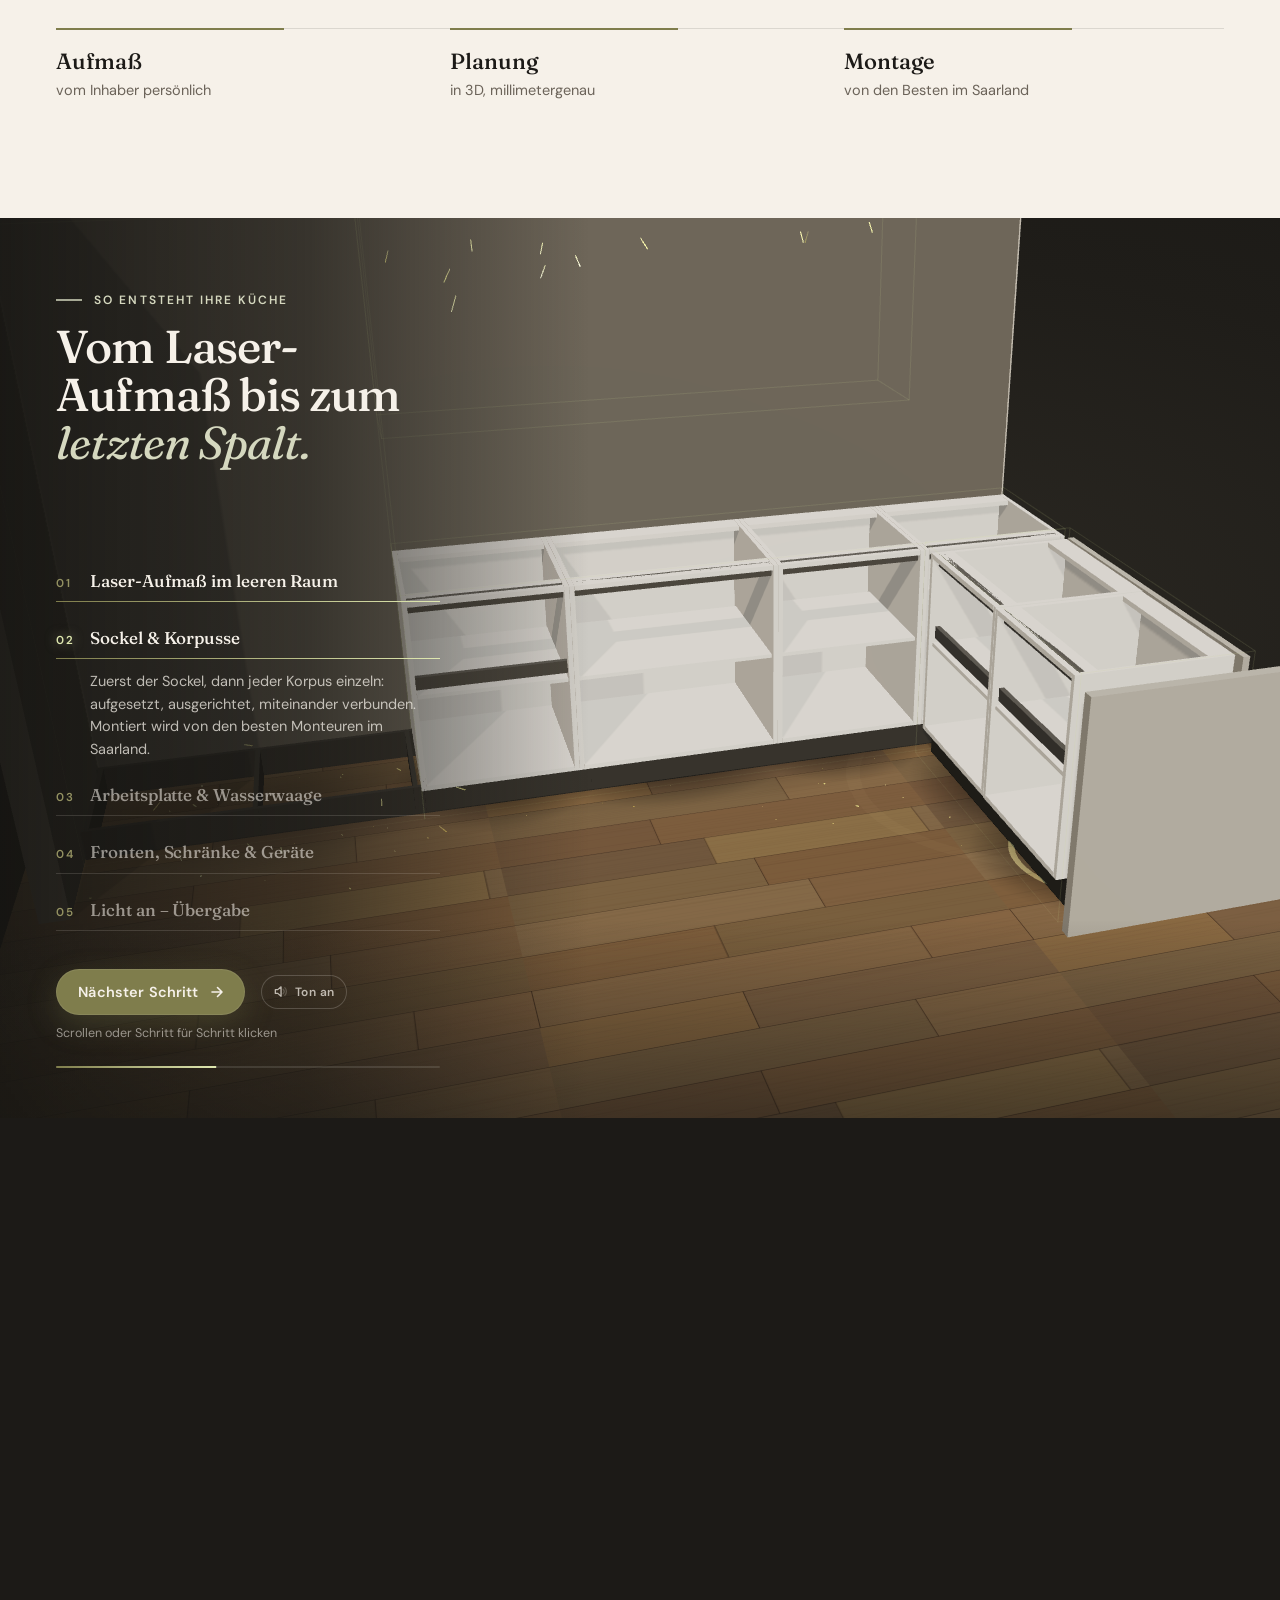
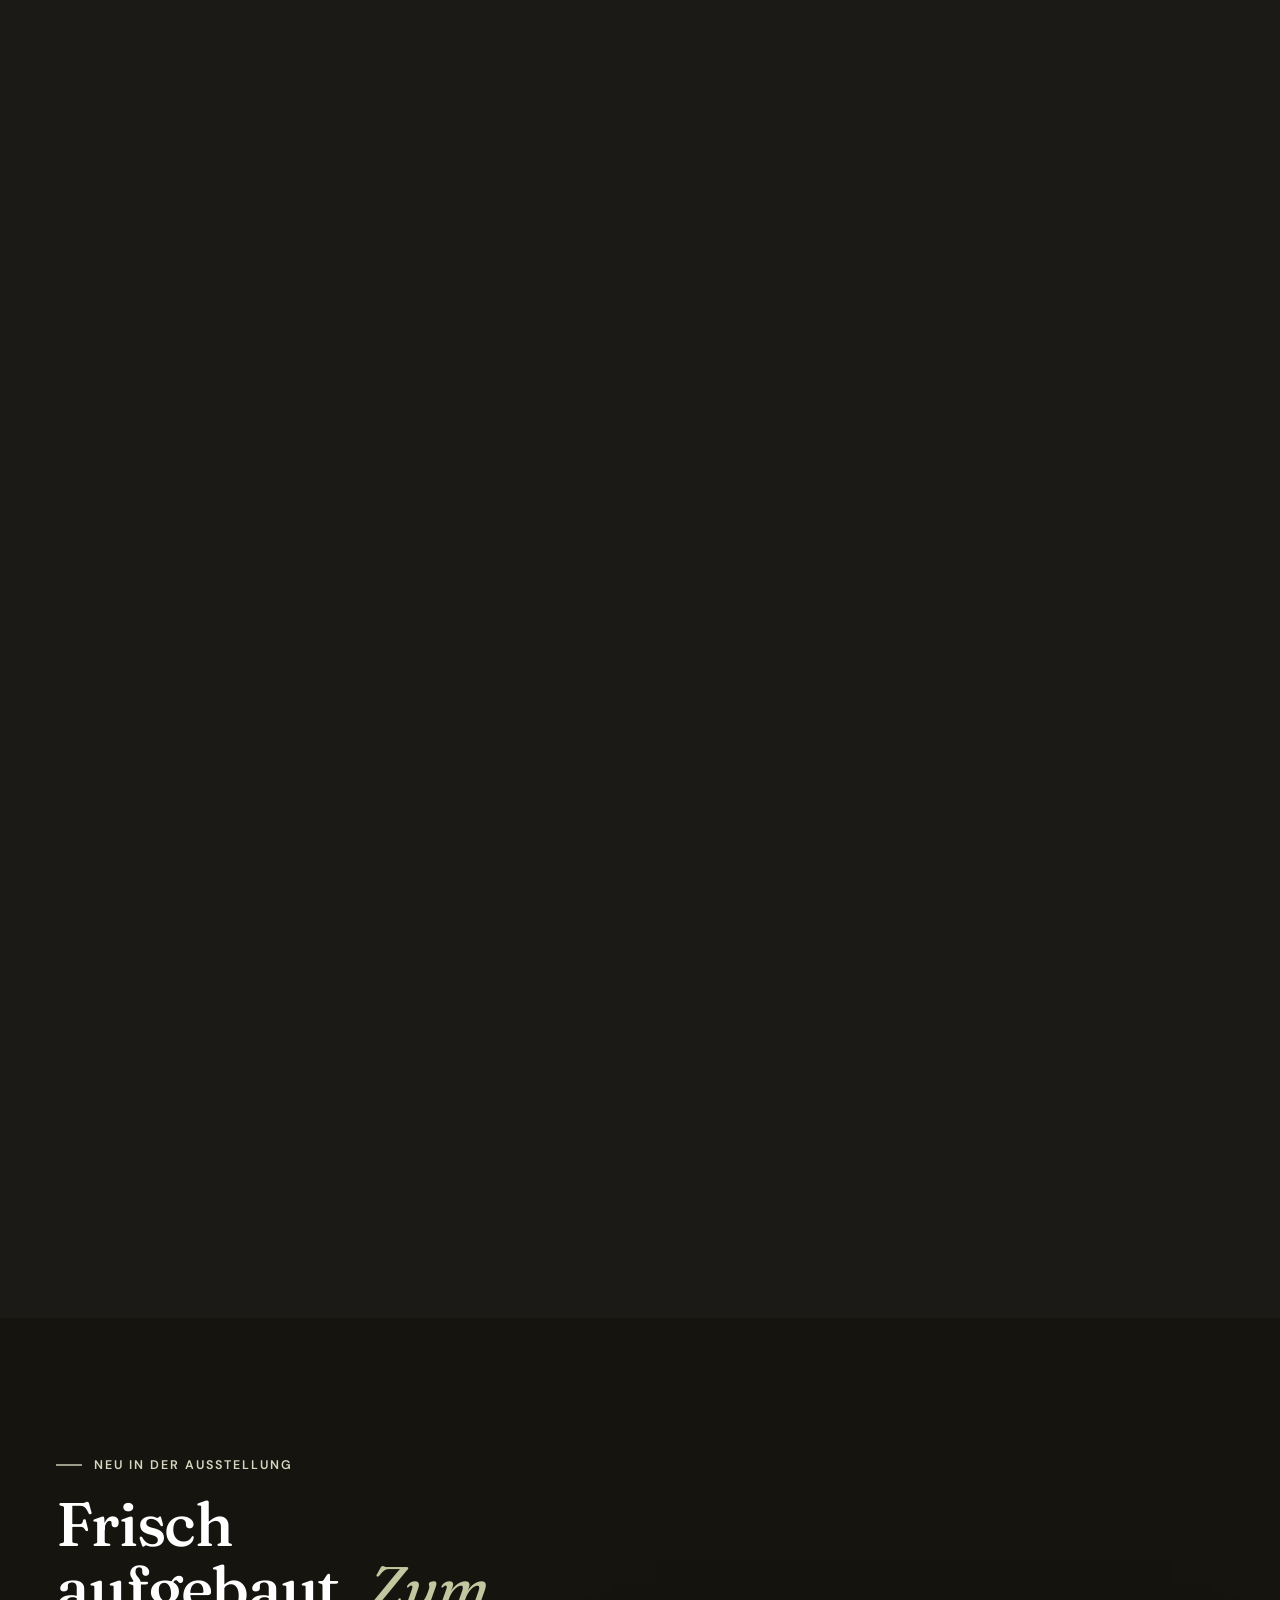
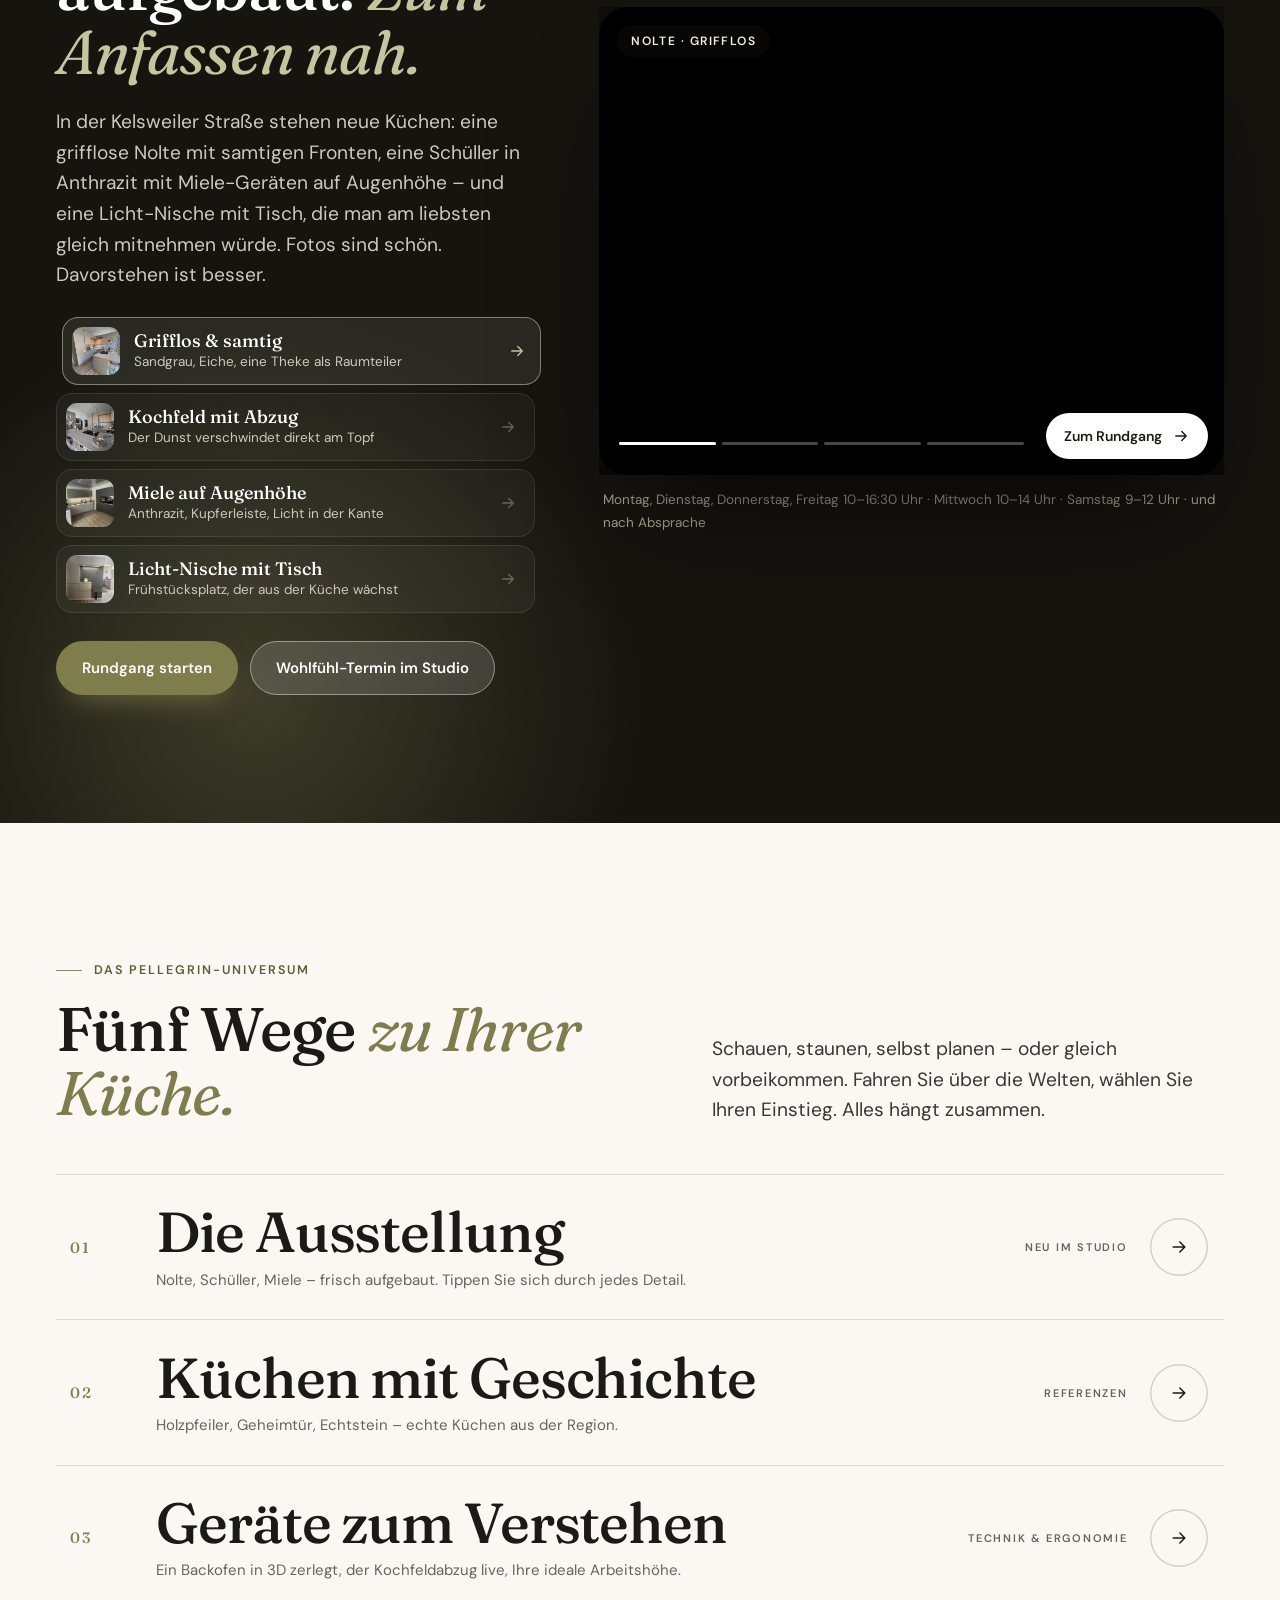
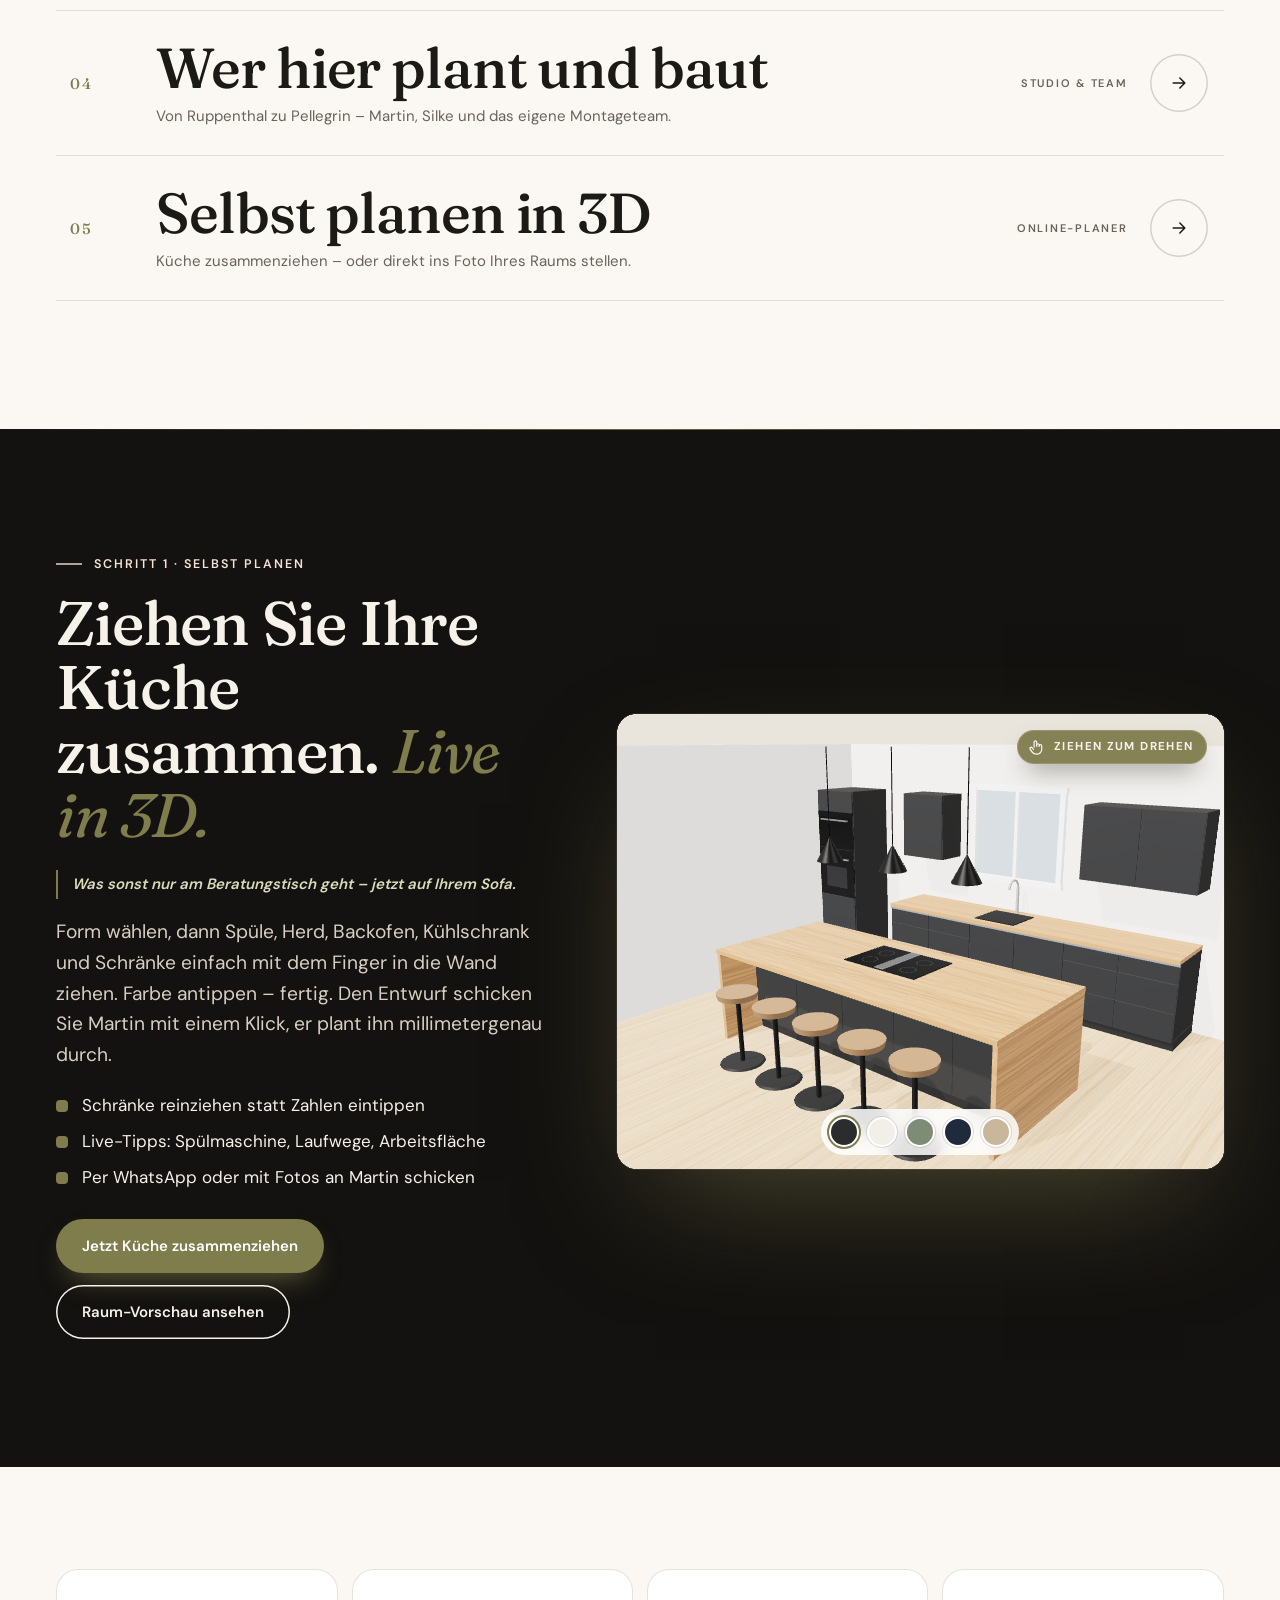
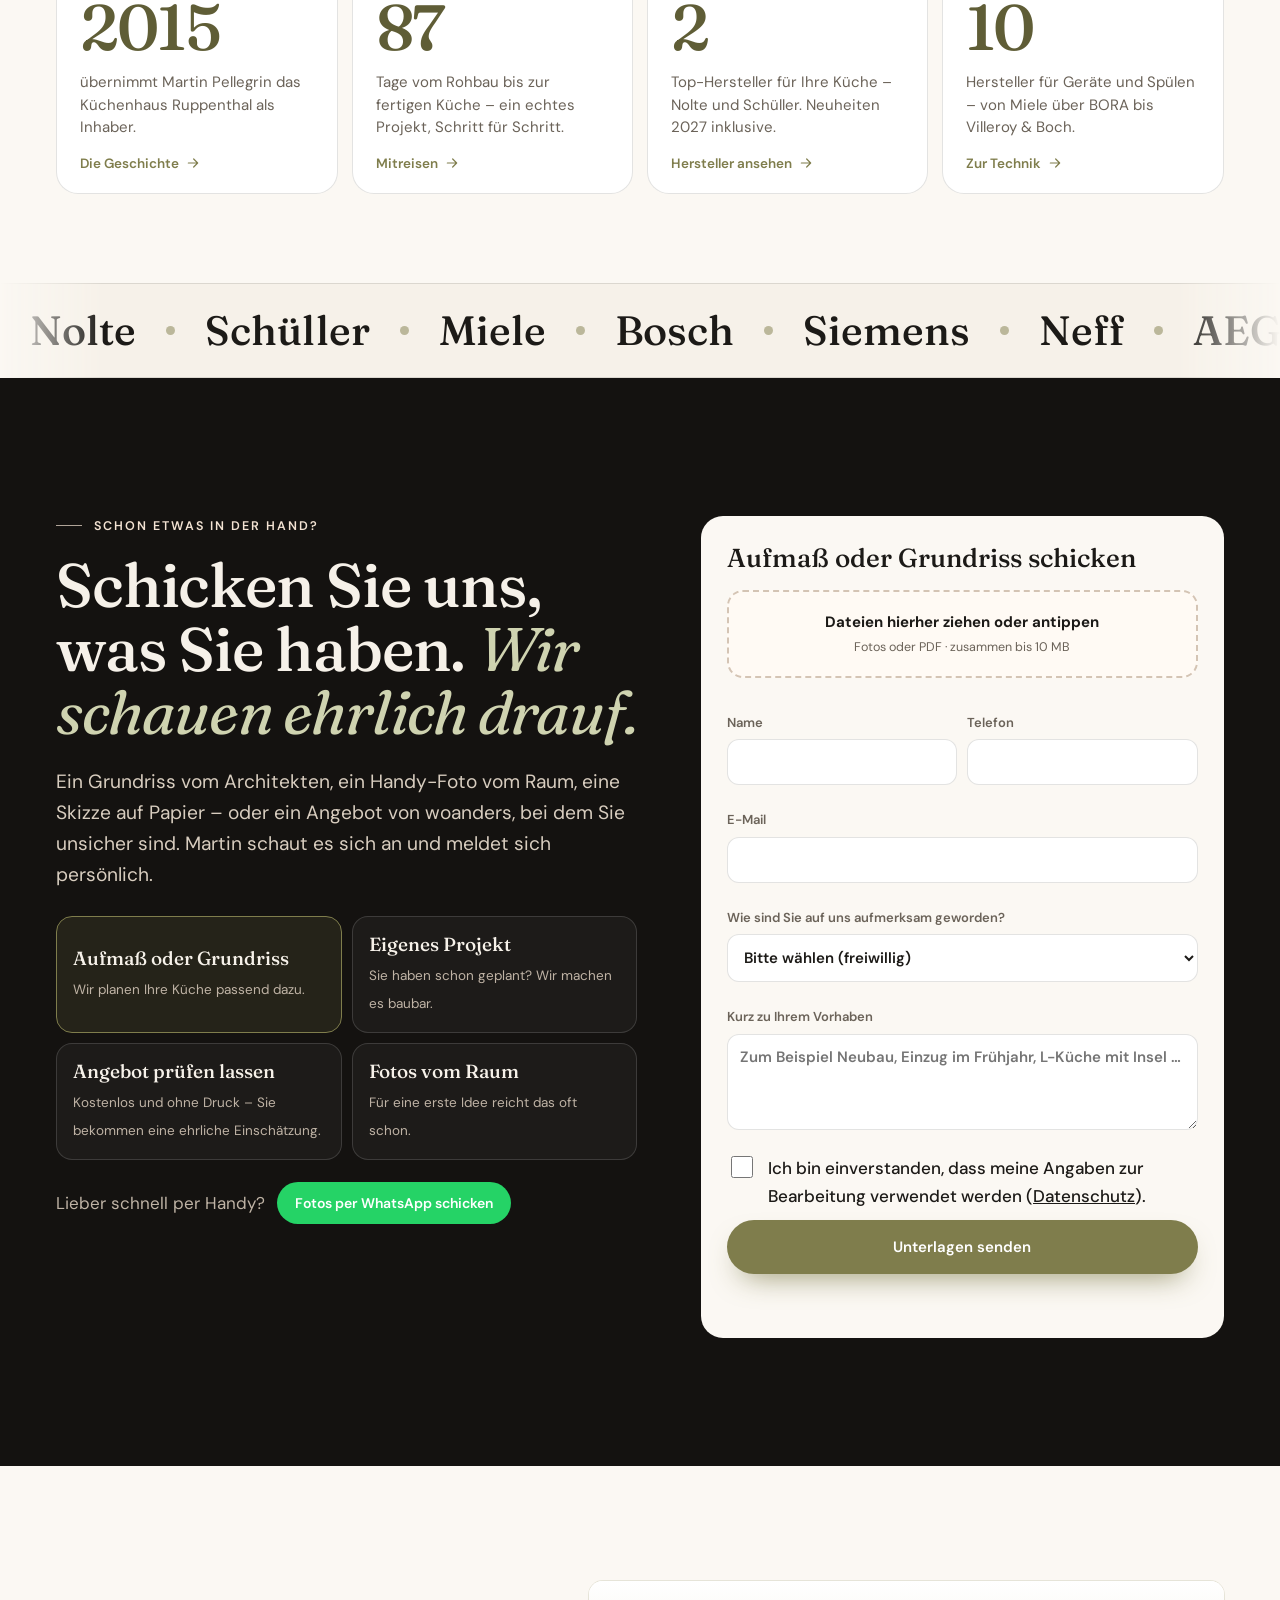
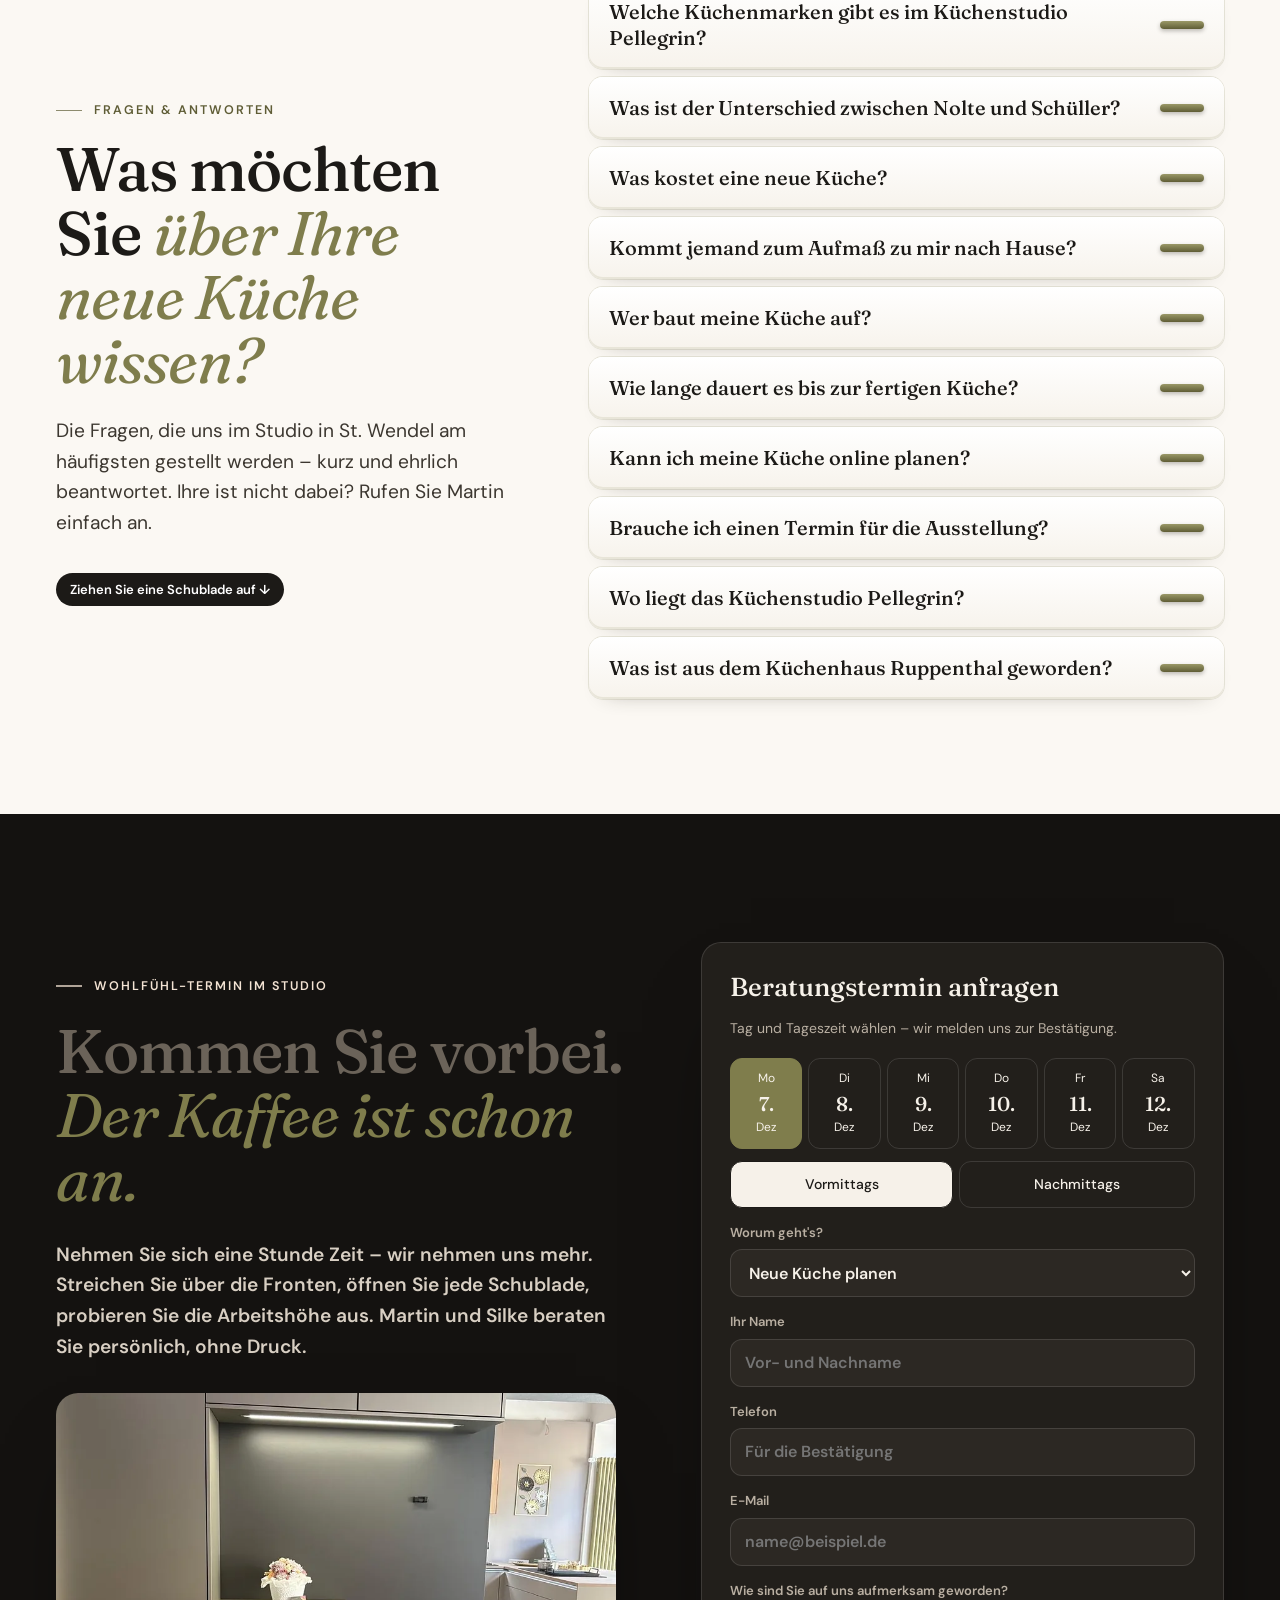
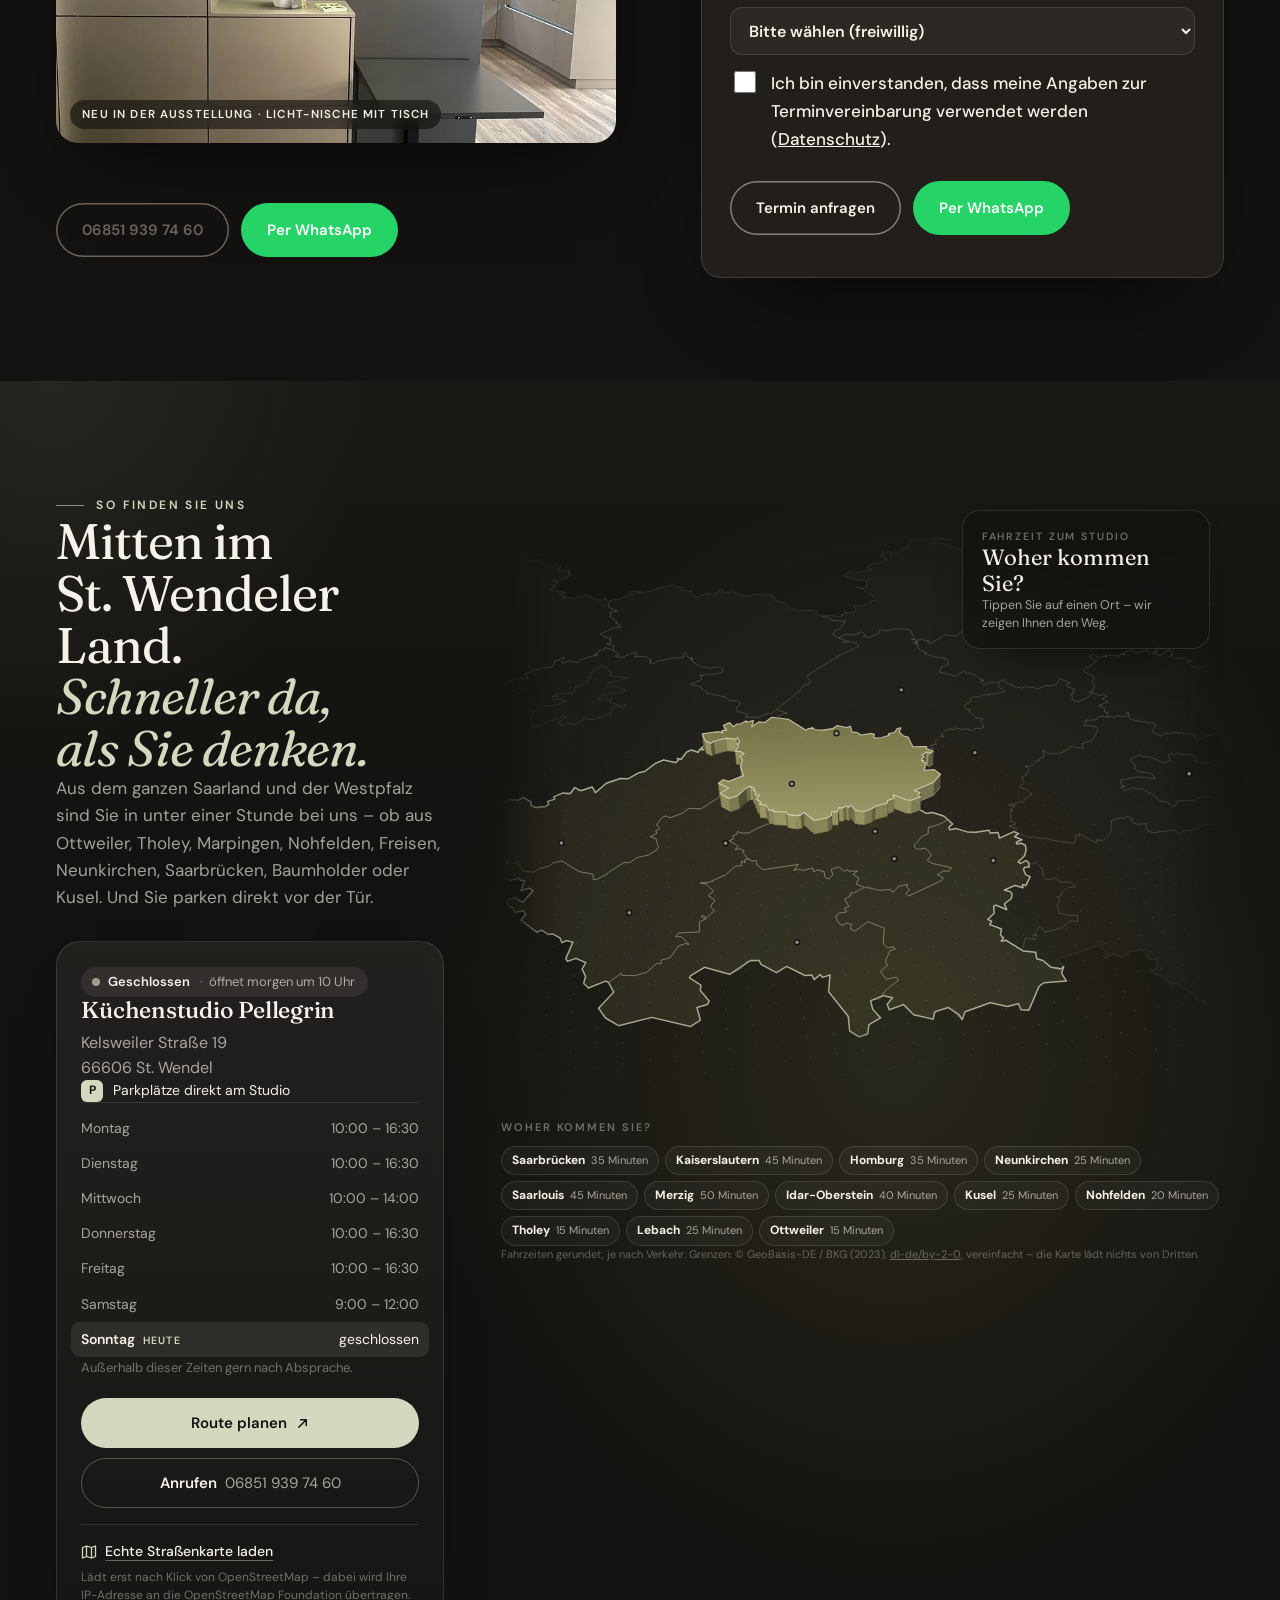
==== commit 0d2fec6b: "Intro-Film Fassung 2 Co-Authored-By: Claude Opus 5.5 <noreply@anthropic.com> Claude-Session: https:/" ====
--- a/index.html
+++ b/index.html
@@ -27,12 +27,12 @@
 <link rel="apple-touch-icon" href="img/apple-touch-icon.png">
 <link rel="preload" href="fonts/fraunces-latin-500-normal.woff2" as="font" type="font/woff2" crossorigin>
 <style>:where(img[height]){height:auto}</style>
-<link rel="stylesheet" href="assets/style.css?v=1793843518">
-<link rel="stylesheet" href="assets/kp.css?v=1793843518">
-<link rel="stylesheet" href="assets/pg.css?v=1793843518">
-<link rel="stylesheet" href="assets/brand.css?v=1793843518">
-<link rel="stylesheet" href="assets/mk2.css?v=1793843518">
-<link rel="stylesheet" href="assets/uni.css?v=1793843518"><link rel="stylesheet" href="assets/montage.css?v=1793843518"><link rel="stylesheet" href="assets/karte.css?v=1793843518">
+<link rel="stylesheet" href="assets/style.css?v=1793847333">
+<link rel="stylesheet" href="assets/kp.css?v=1793847333">
+<link rel="stylesheet" href="assets/pg.css?v=1793847333">
+<link rel="stylesheet" href="assets/brand.css?v=1793847333">
+<link rel="stylesheet" href="assets/mk2.css?v=1793847333">
+<link rel="stylesheet" href="assets/uni.css?v=1793847333"><link rel="stylesheet" href="assets/montage.css?v=1793847333"><link rel="stylesheet" href="assets/karte.css?v=1793847333">
 <script type="application/ld+json">{"@context": "https://schema.org", "@graph": [{"@type": ["HomeGoodsStore", "LocalBusiness"], "@id": "https://kuechenstudio-pellegrin.de/#studio", "name": "Küchenstudio Pellegrin", "alternateName": ["Küchenhaus Ruppenthal", "Pellegrin Küchenstudio"], "description": "Küchenstudio in St. Wendel (Saarland): Nolte und Schüller Küchen, Küchenplanung in 3D, Aufmaß durch den Inhaber, Lieferung und Montage durch erfahrene Küchenmonteure.", "url": "https://kuechenstudio-pellegrin.de/", "logo": "https://kuechenstudio-pellegrin.de/img/apple-touch-icon.png", "image": ["https://kuechenstudio-pellegrin.de/og.jpg", "https://kuechenstudio-pellegrin.de/img/hero26_d.webp"], "telephone": "+4968519397460", "email": "info@kuechenstudio-pellegrin.de", "founder": {"@type": "Person", "name": "Martin Pellegrin", "jobTitle": "Inhaber"}, "address": {"@type": "PostalAddress", "streetAddress": "Kelsweiler Straße 19", "postalCode": "66606", "addressLocality": "St. Wendel", "addressRegion": "Saarland", "addressCountry": "DE"}, "geo": {"@type": "GeoCoordinates", "latitude": 49.4685, "longitude": 7.1645}, "hasMap": "https://www.google.com/maps/search/?api=1&query=Kelsweiler%20Stra%C3%9Fe%2019%2C%2066606%20St.%20Wendel", "openingHoursSpecification": [{"@type": "OpeningHoursSpecification", "dayOfWeek": ["Monday", "Tuesday", "Thursday", "Friday"], "opens": "10:00", "closes": "16:30"}, {"@type": "OpeningHoursSpecification", "dayOfWeek": ["Wednesday"], "opens": "10:00", "closes": "14:00"}, {"@type": "OpeningHoursSpecification", "dayOfWeek": ["Saturday"], "opens": "09:00", "closes": "12:00"}], "areaServed": [{"@type": "City", "name": "St. Wendel"}, {"@type": "City", "name": "Ottweiler"}, {"@type": "City", "name": "Tholey"}, {"@type": "City", "name": "Marpingen"}, {"@type": "City", "name": "Nohfelden"}, {"@type": "City", "name": "Freisen"}, {"@type": "City", "name": "Oberthal"}, {"@type": "City", "name": "Namborn"}, {"@type": "City", "name": "Neunkirchen"}, {"@type": "City", "name": "Saarbrücken"}, {"@type": "City", "name": "Baumholder"}, {"@type": "City", "name": "Kusel"}, {"@type": "State", "name": "Saarland"}], "brand": [{"@type": "Brand", "name": "Nolte Küchen", "url": "https://www.nolte-kuechen.com"}, {"@type": "Brand", "name": "Schüller Küchen", "url": "https://www.schueller.de"}], "knowsAbout": ["Küchenplanung", "Küchenmontage", "Nolte Küchen", "Schüller Küchen", "Einbaugeräte", "Kochfeldabzug", "Ergonomie in der Küche"], "hasOfferCatalog": {"@type": "OfferCatalog", "name": "Leistungen", "itemListElement": [{"@type": "Offer", "itemOffered": {"@type": "Service", "name": "Küchenplanung in 3D"}}, {"@type": "Offer", "itemOffered": {"@type": "Service", "name": "Aufmaß vor Ort durch den Inhaber"}}, {"@type": "Offer", "itemOffered": {"@type": "Service", "name": "Online-Küchenplaner mit Raumfoto"}}, {"@type": "Offer", "itemOffered": {"@type": "Service", "name": "Lieferung und Küchenmontage durch erfahrene Küchenmonteure"}}, {"@type": "Offer", "itemOffered": {"@type": "Service", "name": "Küchenausstellung mit Nolte und Schüller"}}]}, "sameAs": ["https://www.google.com/maps/place/?q=place_id:ChIJKTbr8p_qlUcREDhps3uUdVs"], "aggregateRating": {"@type": "AggregateRating", "ratingValue": "5.0", "bestRating": "5", "reviewCount": 50}}, {"@type": "WebSite", "@id": "https://kuechenstudio-pellegrin.de/#website", "url": "https://kuechenstudio-pellegrin.de/", "name": "Küchenstudio Pellegrin", "inLanguage": "de-DE", "publisher": {"@id": "https://kuechenstudio-pellegrin.de/#studio"}}, {"@type": "WebPage", "@id": "https://kuechenstudio-pellegrin.de/#seite", "url": "https://kuechenstudio-pellegrin.de/", "name": "Küchenstudio St. Wendel – Nolte & Schüller Küchen | Pellegrin", "description": "Küchenstudio Pellegrin in St. Wendel, früher Küchenhaus Ruppenthal: Nolte und Schüller, Planung in 3D, Aufmaß vom Inhaber, Montage durch die besten Monteure.", "inLanguage": "de-DE", "isPartOf": {"@id": "https://kuechenstudio-pellegrin.de/#website"}, "about": {"@id": "https://kuechenstudio-pellegrin.de/#studio"}}, {"@type": "FAQPage", "@id": "https://kuechenstudio-pellegrin.de/#fragen", "mainEntity": [{"@type": "Question", "name": "Welche Küchenmarken gibt es im Küchenstudio Pellegrin?", "acceptedAnswer": {"@type": "Answer", "text": "Wir planen und verkaufen vor allem Küchen von Nolte und Schüller – zwei deutsche Markenhersteller, die wir aus vielen Montagen kennen. Dazu Einbaugeräte unter anderem von Miele, BORA, Siemens, Bosch und Neff sowie Spülen von Blanco und Villeroy & Boch."}}, {"@type": "Question", "name": "Was ist der Unterschied zwischen Nolte und Schüller?", "acceptedAnswer": {"@type": "Answer", "text": "Beide sind deutsche Markenhersteller. Nolte aus Löhne (seit 1958) ist stark bei Neuheiten in Fronten, Farben und Oberflächen – zum Beispiel der samtigen Anti-Fingerprint-Front VELLUTO oder Echtholzfronten. Schüller aus Herrieden (Familienunternehmen seit 1966) steht für durchdachte Maßarbeit und Licht-Ideen wie LumiQ; unsere Monteure schätzen, wie genau die Schränke passen. Welche Marke zu Ihnen passt, zeigen wir Ihnen direkt in der Ausstellung."}}, {"@type": "Question", "name": "Was kostet eine neue Küche?", "acceptedAnswer": {"@type": "Answer", "text": "Das hängt vom Raum, von der Marke, den Fronten und den Geräten ab. Martin Pellegrin nennt Ihnen den Preis in einem persönlichen Angebot, nachdem er bei Ihnen gemessen hat. Vorab können Sie Ihre Wunschküche im Online-Planer zusammenstellen und als Anfrage schicken."}}, {"@type": "Question", "name": "Kommt jemand zum Aufmaß zu mir nach Hause?", "acceptedAnswer": {"@type": "Answer", "text": "Ja. Martin Pellegrin misst selbst – im Rohbau, nach dem Putz und vor der Bestellung noch einmal. Auf den Millimeter, mit Wasser, Strom und Fenstern."}}, {"@type": "Question", "name": "Wer baut meine Küche auf?", "acceptedAnswer": {"@type": "Answer", "text": "Unsere Küchen montieren die zwei besten Monteure im Saarland. Natan von natan.saarland achtet bei jeder Küche zu hundert Prozent auf Präzision und Perfektion – bis zum letzten Spalt. Rafael Filipiak ist Schreiner und montiert seit 30 Jahren Küchen: Für ihn ist nichts eine Überraschung, und jede Herausforderung ist ein schöner Arbeitstag, an den man sich gern erinnert, wenn die Lösung steht. Beide arbeiten lösungsorientiert und sauber und sind mit dem neuesten Werkzeug ausgestattet – Festool-Sägen, Tischkreissäge, Oberfräsen und Absaugung an jedem Schnitt. Damit sind wir besser ausgestattet als fast alle Küchenmonteure der Umgebung zusammen. So läuft die Montage ab."}}, {"@type": "Question", "name": "Wie lange dauert es bis zur fertigen Küche?", "acceptedAnswer": {"@type": "Answer", "text": "In besonders schnellen Fällen kann Ihre Küche schon ab drei Wochen nach dem Aufmaß geliefert werden. Im Normalfall dauert es ein bis zwei Wochen länger – das hängt von der Küche ab: Marke, Fronten und Ausstattung. Den genauen Liefer- und Montagetermin sagen wir Ihnen mit dem Auftrag."}}, {"@type": "Question", "name": "Kann ich meine Küche online planen?", "acceptedAnswer": {"@type": "Answer", "text": "Ja. Im Küchenplaner zeichnen Sie Ihren Raum, stellen Schränke und Geräte, sehen alles in 3D und können die Küche per Foto in Ihren eigenen Raum setzen. Die Planung schicken Sie mit einem Klick an Martin."}}, {"@type": "Question", "name": "Brauche ich einen Termin für die Ausstellung?", "acceptedAnswer": {"@type": "Answer", "text": "Sie können zu den Öffnungszeiten vorbeikommen: Montag, Dienstag, Donnerstag und Freitag 10 bis 16:30 Uhr, Mittwoch 10 bis 14 Uhr, Samstag 9 bis 12 Uhr. Für eine ausführliche Planung vereinbaren Sie am besten einen Termin. Parkplätze sind direkt vor der Tür."}}, {"@type": "Question", "name": "Wo liegt das Küchenstudio Pellegrin?", "acceptedAnswer": {"@type": "Answer", "text": "In der Kelsweiler Straße 19 in 66606 St. Wendel. Aus Ottweiler, Tholey, Marpingen, Nohfelden, Freisen, Neunkirchen, Saarbrücken, Baumholder und Kusel sind Sie in unter einer Stunde bei uns. Route planenKarte ansehenAnrufen"}}, {"@type": "Question", "name": "Was ist aus dem Küchenhaus Ruppenthal geworden?", "acceptedAnswer": {"@type": "Answer", "text": "Aus dem Küchenhaus Ruppenthal ist das Küchenstudio Pellegrin geworden: neuer Name, gleiches Team, gleiche Adresse in der Kelsweiler Straße 19 in St. Wendel."}}]}]}</script>
 </head>
 <body>
@@ -48,7 +48,7 @@
 </div>
 <script>try{if(!localStorage.getItem('pel-film1')&&!/[?&](nofilm|nointro|intro)/.test(location.search)&&!matchMedia('(prefers-reduced-motion: reduce)').matches)sessionStorage.setItem('pel-intro3','1')}catch(e){}</script>
 <div class="pfilm" data-pfilm hidden role="dialog" aria-modal="true" aria-label="Film: Willkommen bei Küchenstudio Pellegrin">
-  <video class="pf-v" playsinline preload="none" data-d="img/film/intro_d.mp4?v=1" data-m="img/film/intro_m.mp4?v=1" data-pd="img/film/intro_d.jpg" data-pm="img/film/intro_m.jpg"></video>
+  <video class="pf-v" playsinline preload="none" data-d="img/film/intro_d.mp4?v=2" data-m="img/film/intro_m.mp4?v=2" data-pd="img/film/intro_d.jpg" data-pm="img/film/intro_m.jpg"></video>
   <div class="pf-cur pf-l" aria-hidden="true"></div><div class="pf-cur pf-r" aria-hidden="true"></div>
   <div class="pf-val" aria-hidden="true"></div>
   <div class="pf-card">
@@ -390,14 +390,14 @@
 <script src="js/gsap.min.js"></script>
 <script src="js/ScrollTrigger.min.js"></script>
 <script src="js/lenis.min.js"></script>
-<script src="assets/ki.js?v=1793843518"></script>
-<script src="assets/brand.js?v=1793843518"></script>
-<script src="assets/app.js?v=1793843518"></script>
-<script src="assets/pel-mail.js?v=1793843518"></script>
-<script src="assets/pg.js?v=1793843518"></script>
-<script>(function(){var d=0,m=document.querySelector("[data-pel-montage]");if(!m)return;function L(){if(d)return;d=1;var s=document.createElement("script");s.src="js/montage3d.js?v=1793843518";document.body.appendChild(s)}function I(){var r=window.requestIdleCallback;setTimeout(function(){r?r(L,{timeout:2500}):L()},1200)}function W(){if(document.readyState==="complete")L();else addEventListener("load",L,{once:true})}if(document.readyState==="complete")I();else addEventListener("load",I,{once:true});if("IntersectionObserver"in window)new IntersectionObserver(function(e,o){if(e[0].isIntersecting){o.disconnect();W()}},{rootMargin:"200px"}).observe(m);else W();addEventListener("load",function(){setTimeout(L,4000)},{once:true})})();</script>
-<script src="js/karte.js?v=1793843518" defer></script>
-<script src="assets/uni.js?v=1793843518"></script>
-<script src="assets/fe-bewertung.js?v=1793843518" data-delay="90" data-url="https://search.google.com/local/writereview?placeid=ChIJKTbr8p_qlUcREDhps3uUdVs" data-name="Google" data-accent="#6f6d40" data-skip="planer|impressum|datenschutz" data-bottom="22" data-bottom-m="90" defer></script>
+<script src="assets/ki.js?v=1793847333"></script>
+<script src="assets/brand.js?v=1793847333"></script>
+<script src="assets/app.js?v=1793847333"></script>
+<script src="assets/pel-mail.js?v=1793847333"></script>
+<script src="assets/pg.js?v=1793847333"></script>
+<script>(function(){var d=0,m=document.querySelector("[data-pel-montage]");if(!m)return;function L(){if(d)return;d=1;var s=document.createElement("script");s.src="js/montage3d.js?v=1793847333";document.body.appendChild(s)}function I(){var r=window.requestIdleCallback;setTimeout(function(){r?r(L,{timeout:2500}):L()},1200)}function W(){if(document.readyState==="complete")L();else addEventListener("load",L,{once:true})}if(document.readyState==="complete")I();else addEventListener("load",I,{once:true});if("IntersectionObserver"in window)new IntersectionObserver(function(e,o){if(e[0].isIntersecting){o.disconnect();W()}},{rootMargin:"200px"}).observe(m);else W();addEventListener("load",function(){setTimeout(L,4000)},{once:true})})();</script>
+<script src="js/karte.js?v=1793847333" defer></script>
+<script src="assets/uni.js?v=1793847333"></script>
+<script src="assets/fe-bewertung.js?v=1793847333" data-delay="90" data-url="https://search.google.com/local/writereview?placeid=ChIJKTbr8p_qlUcREDhps3uUdVs" data-name="Google" data-accent="#6f6d40" data-skip="planer|impressum|datenschutz" data-bottom="22" data-bottom-m="90" defer></script>
 </body>
 </html>
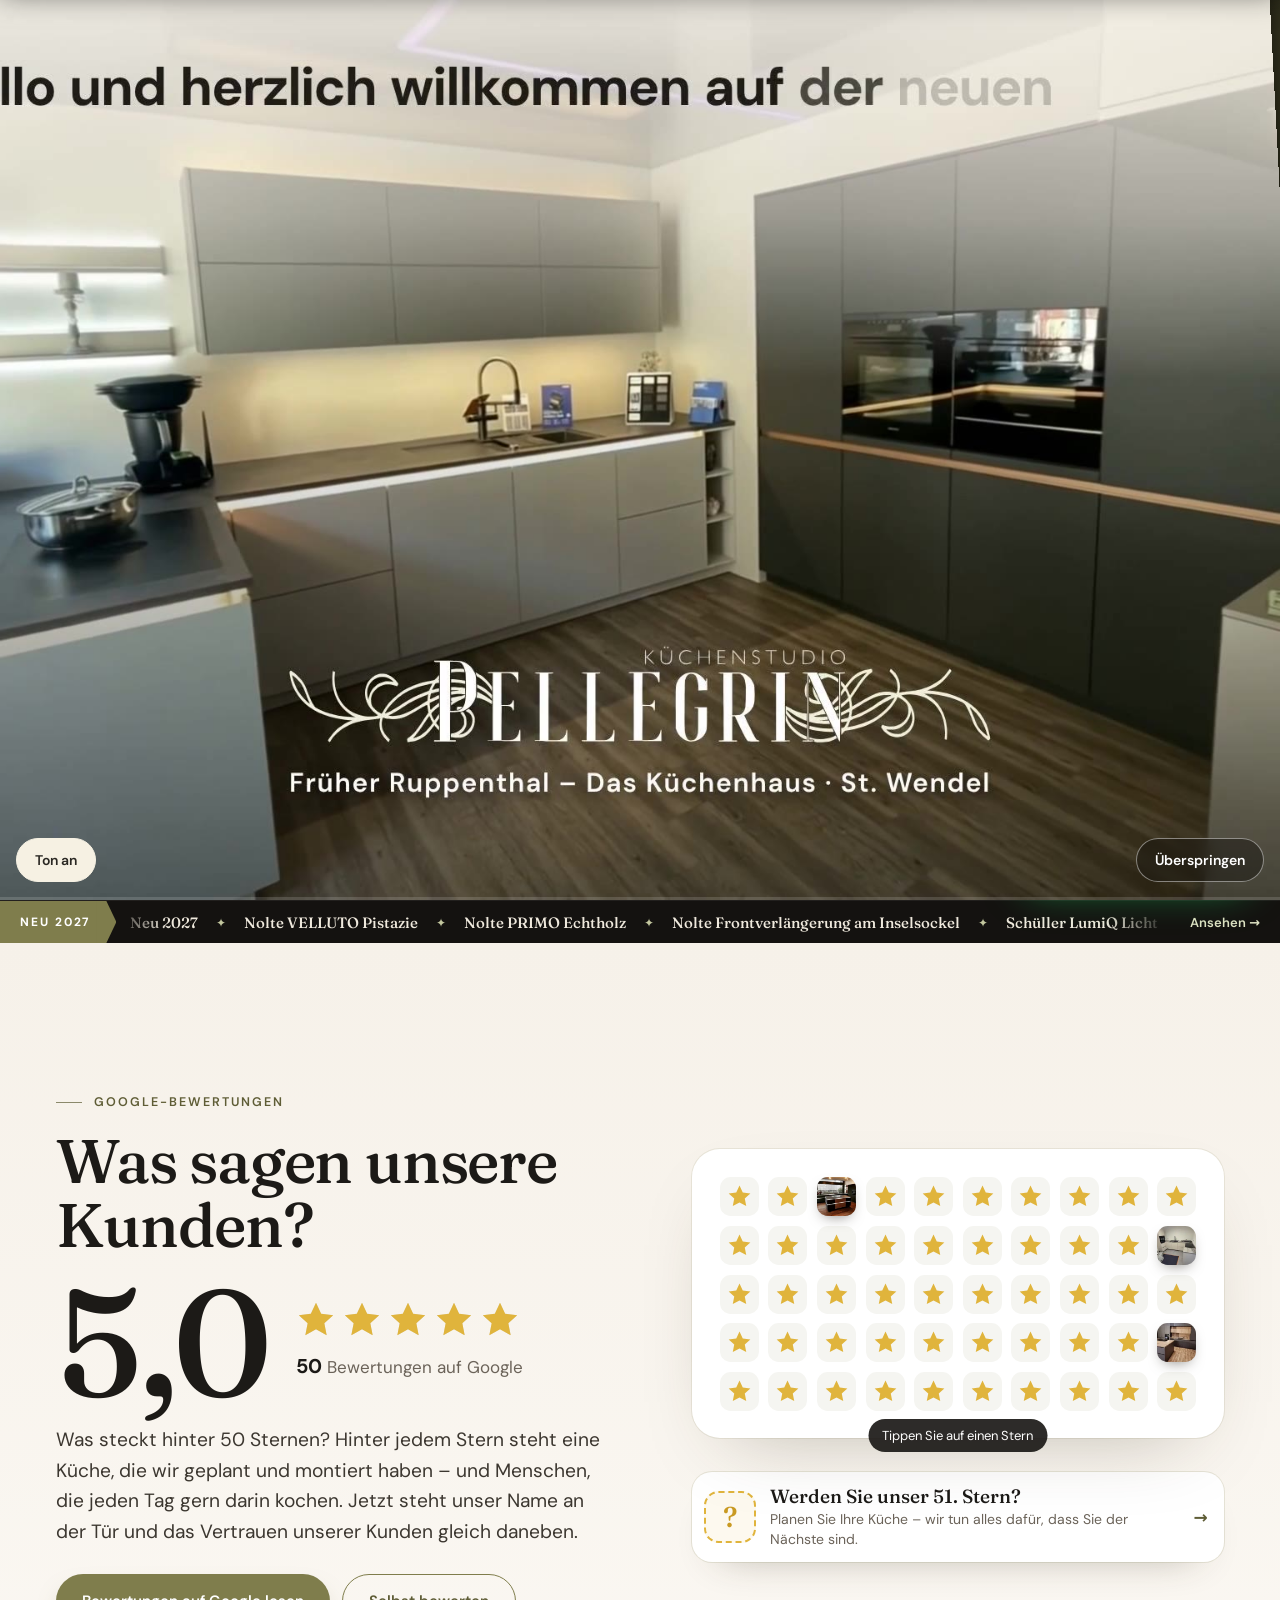
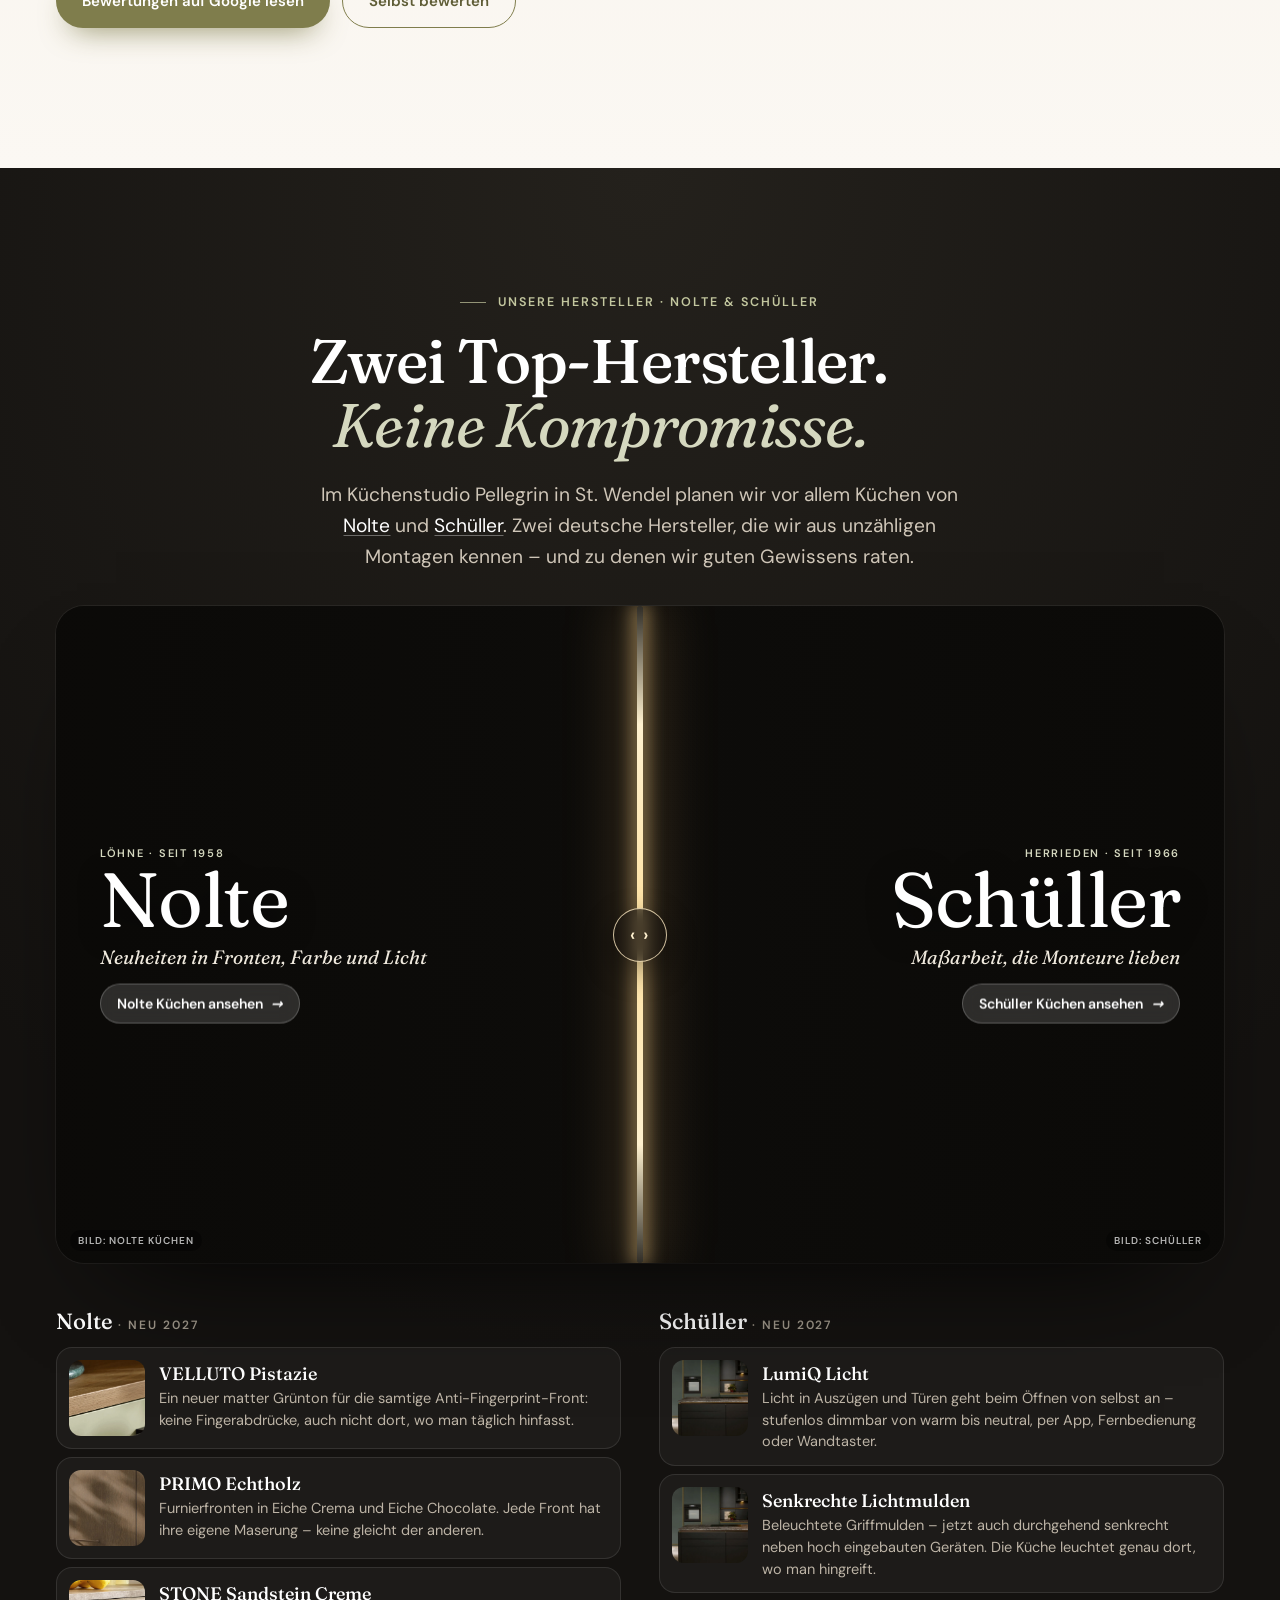
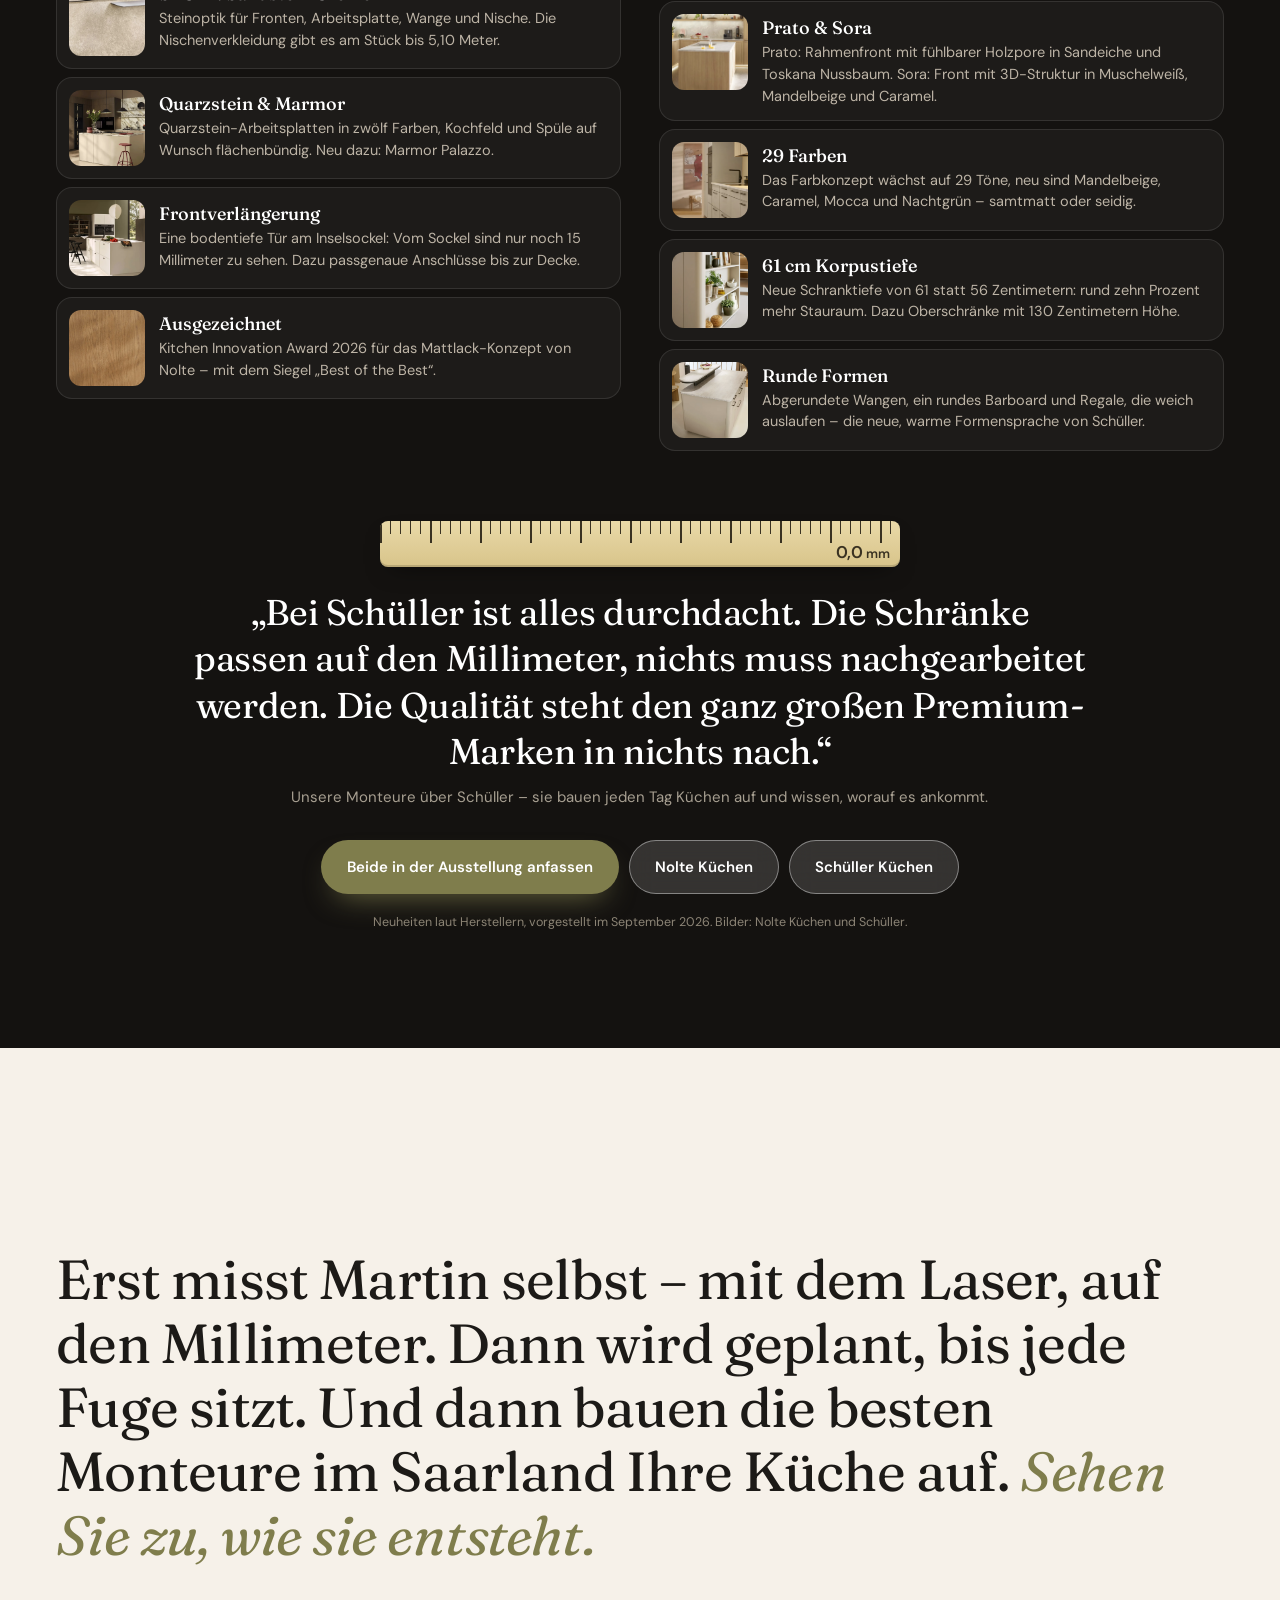
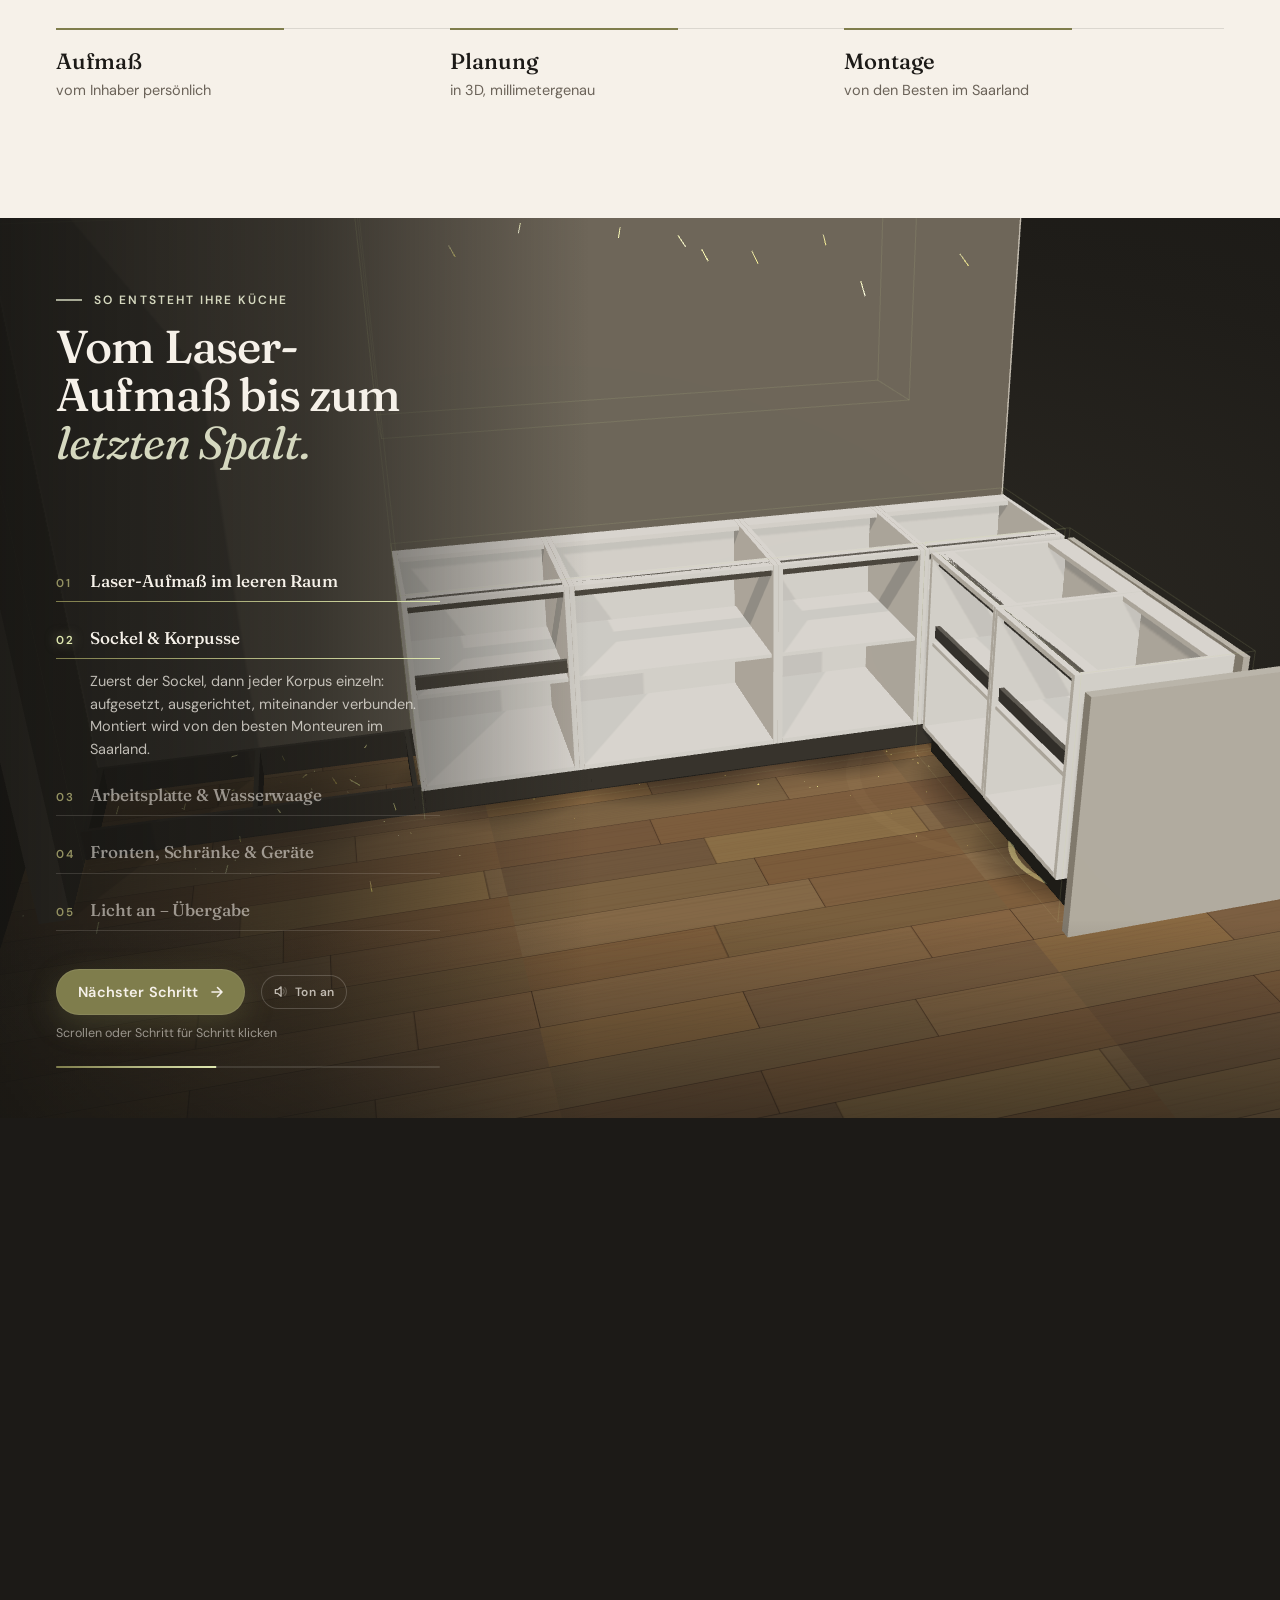
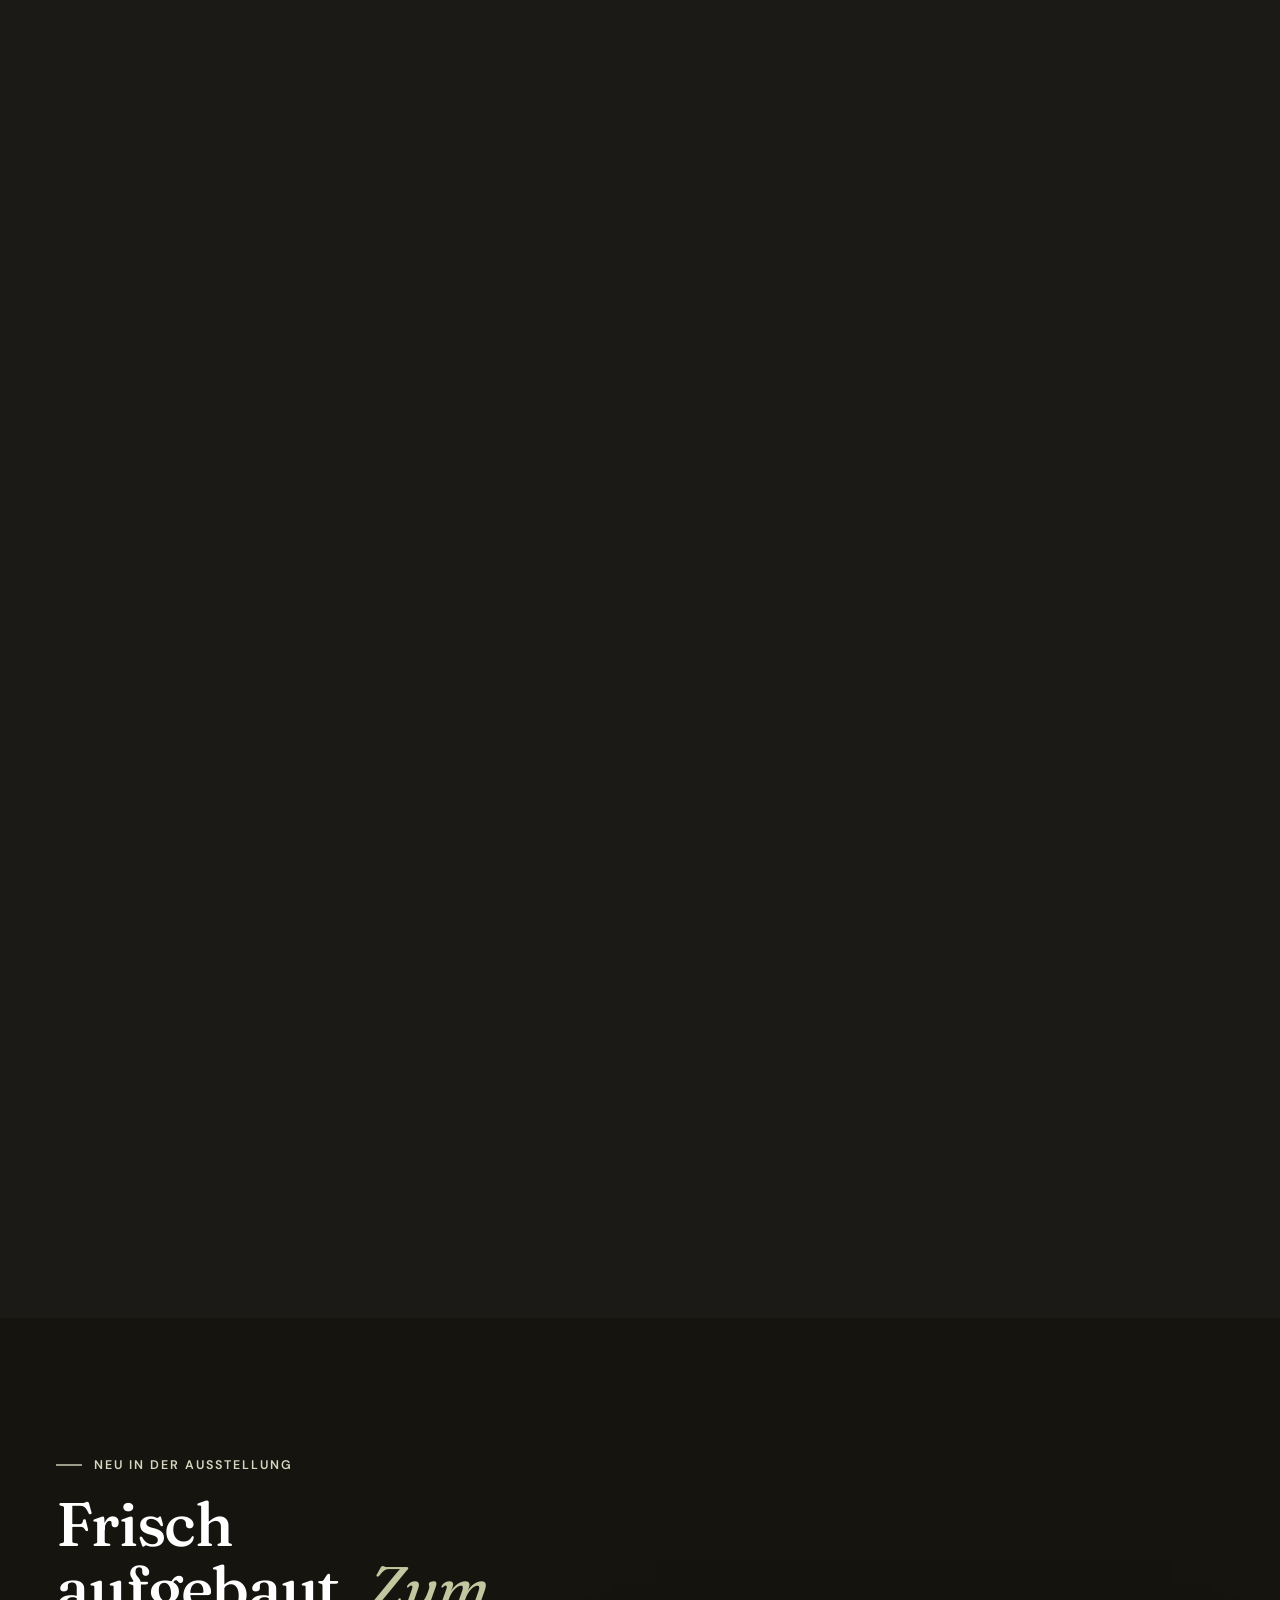
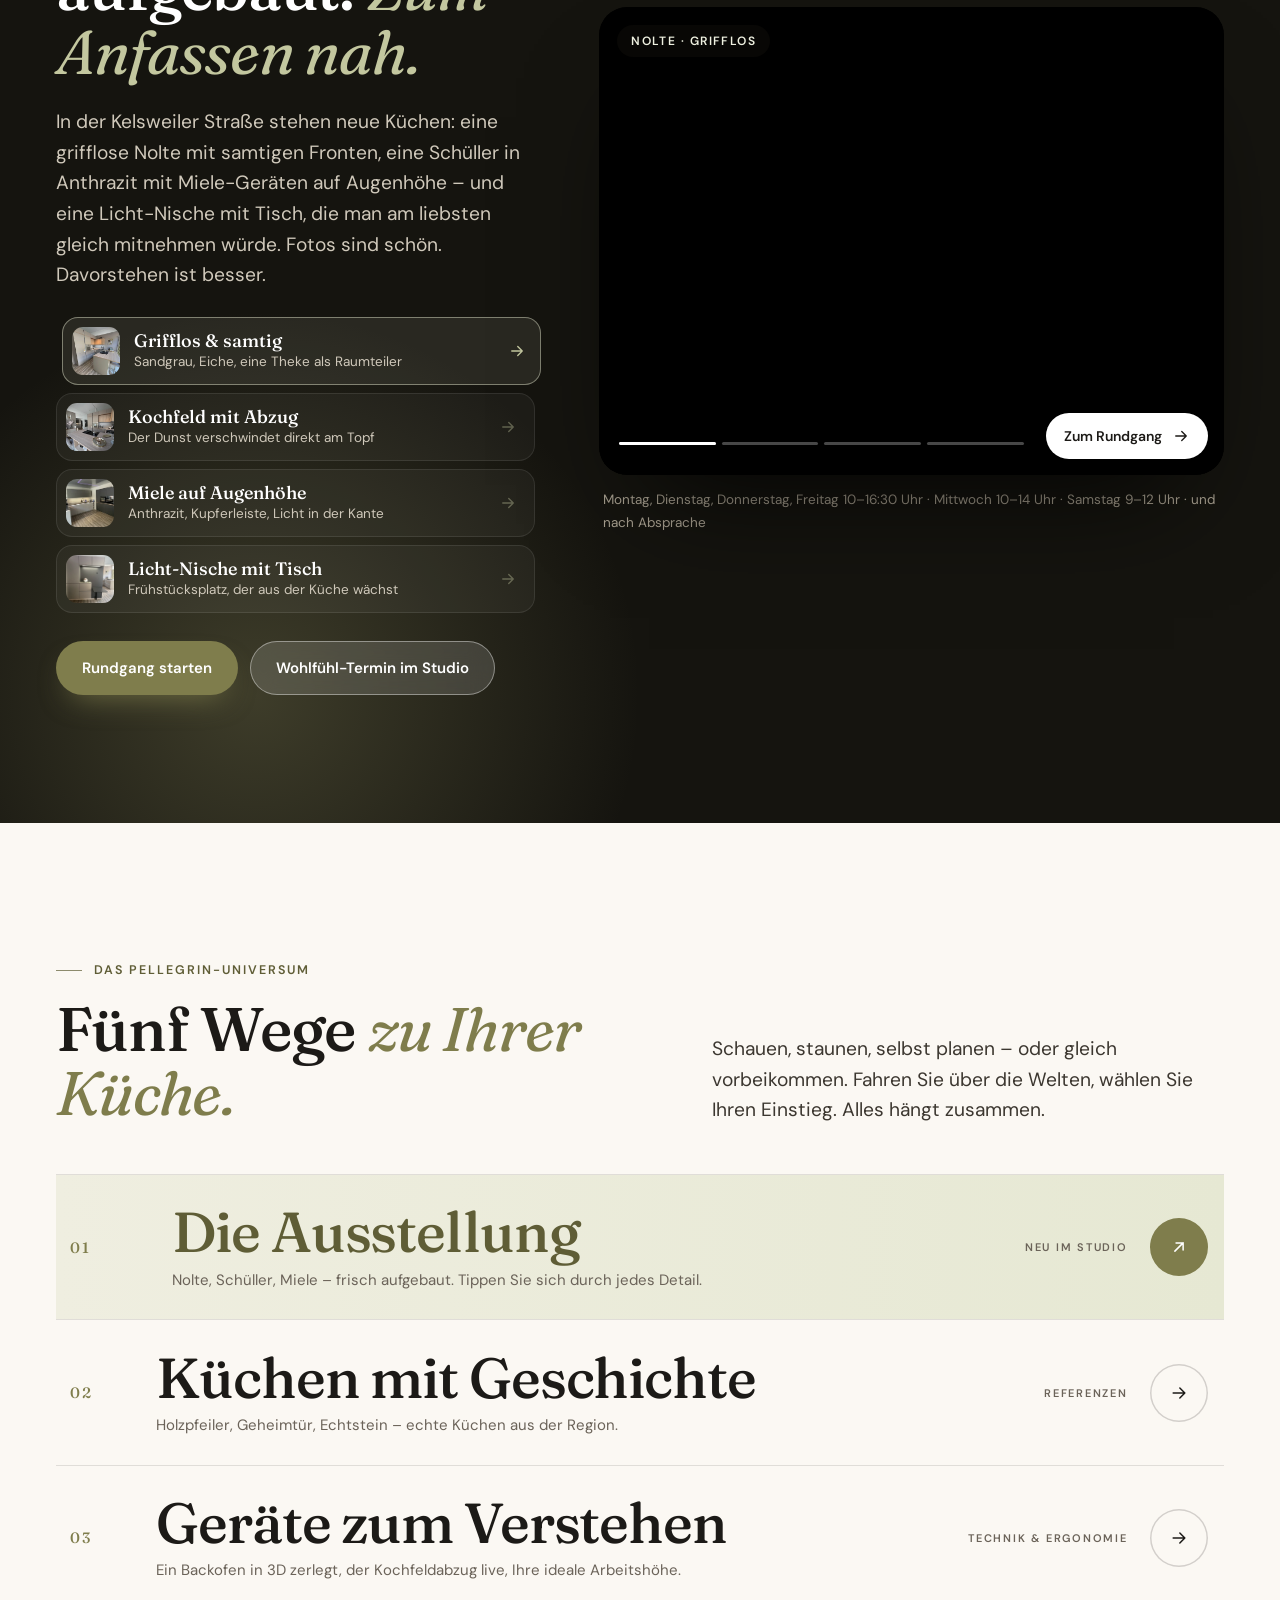
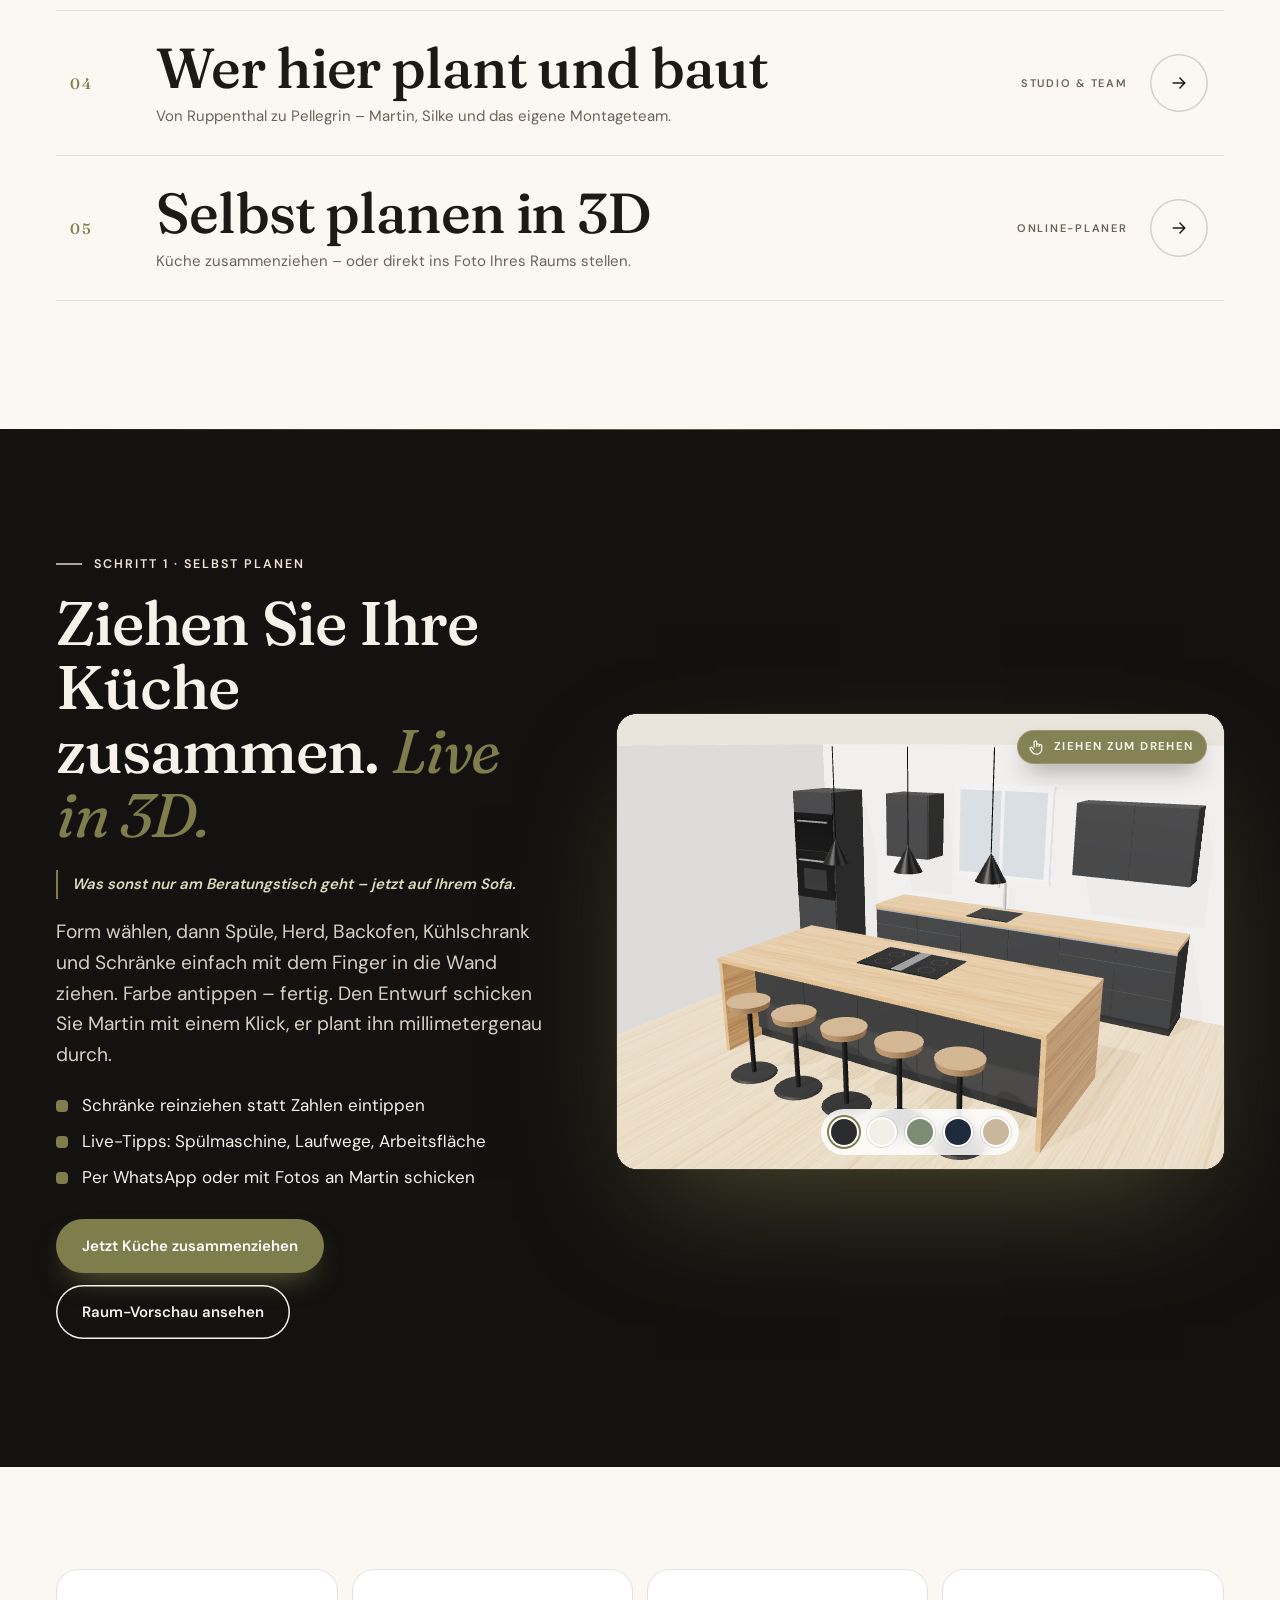
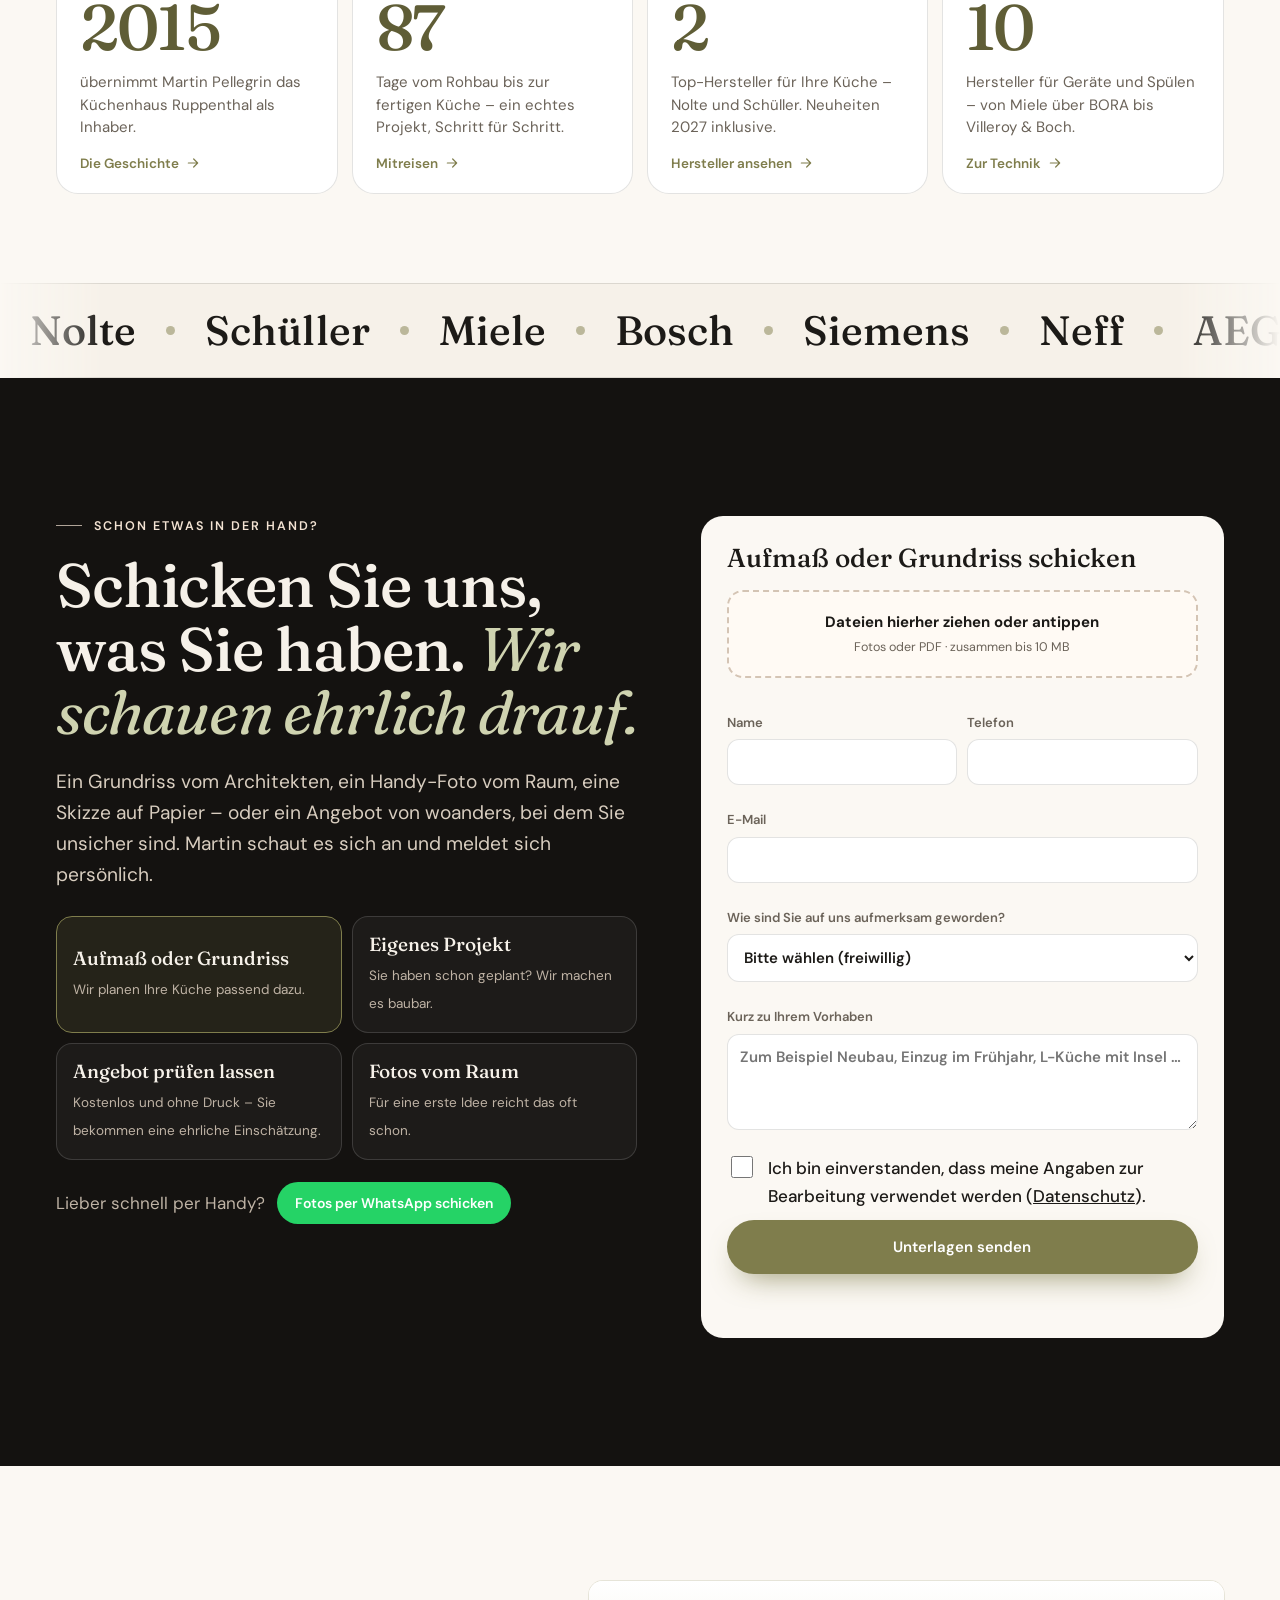
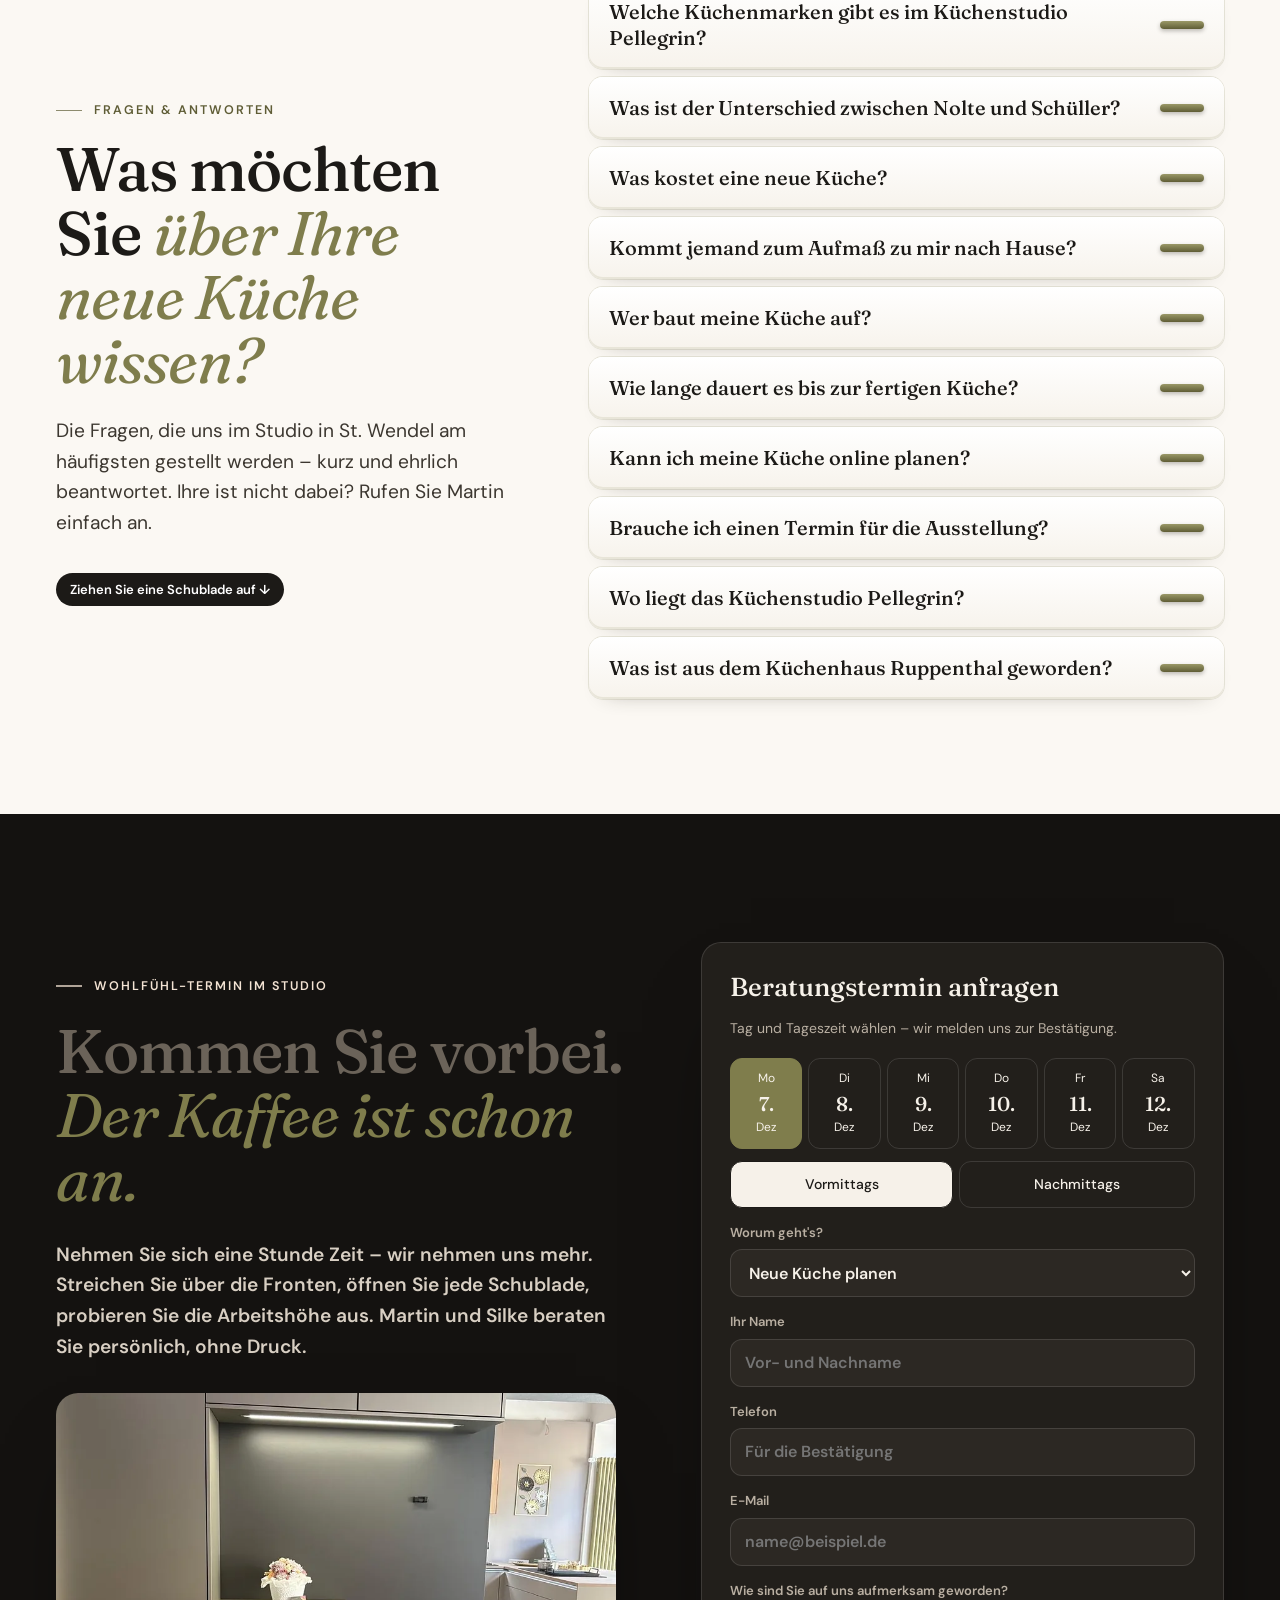
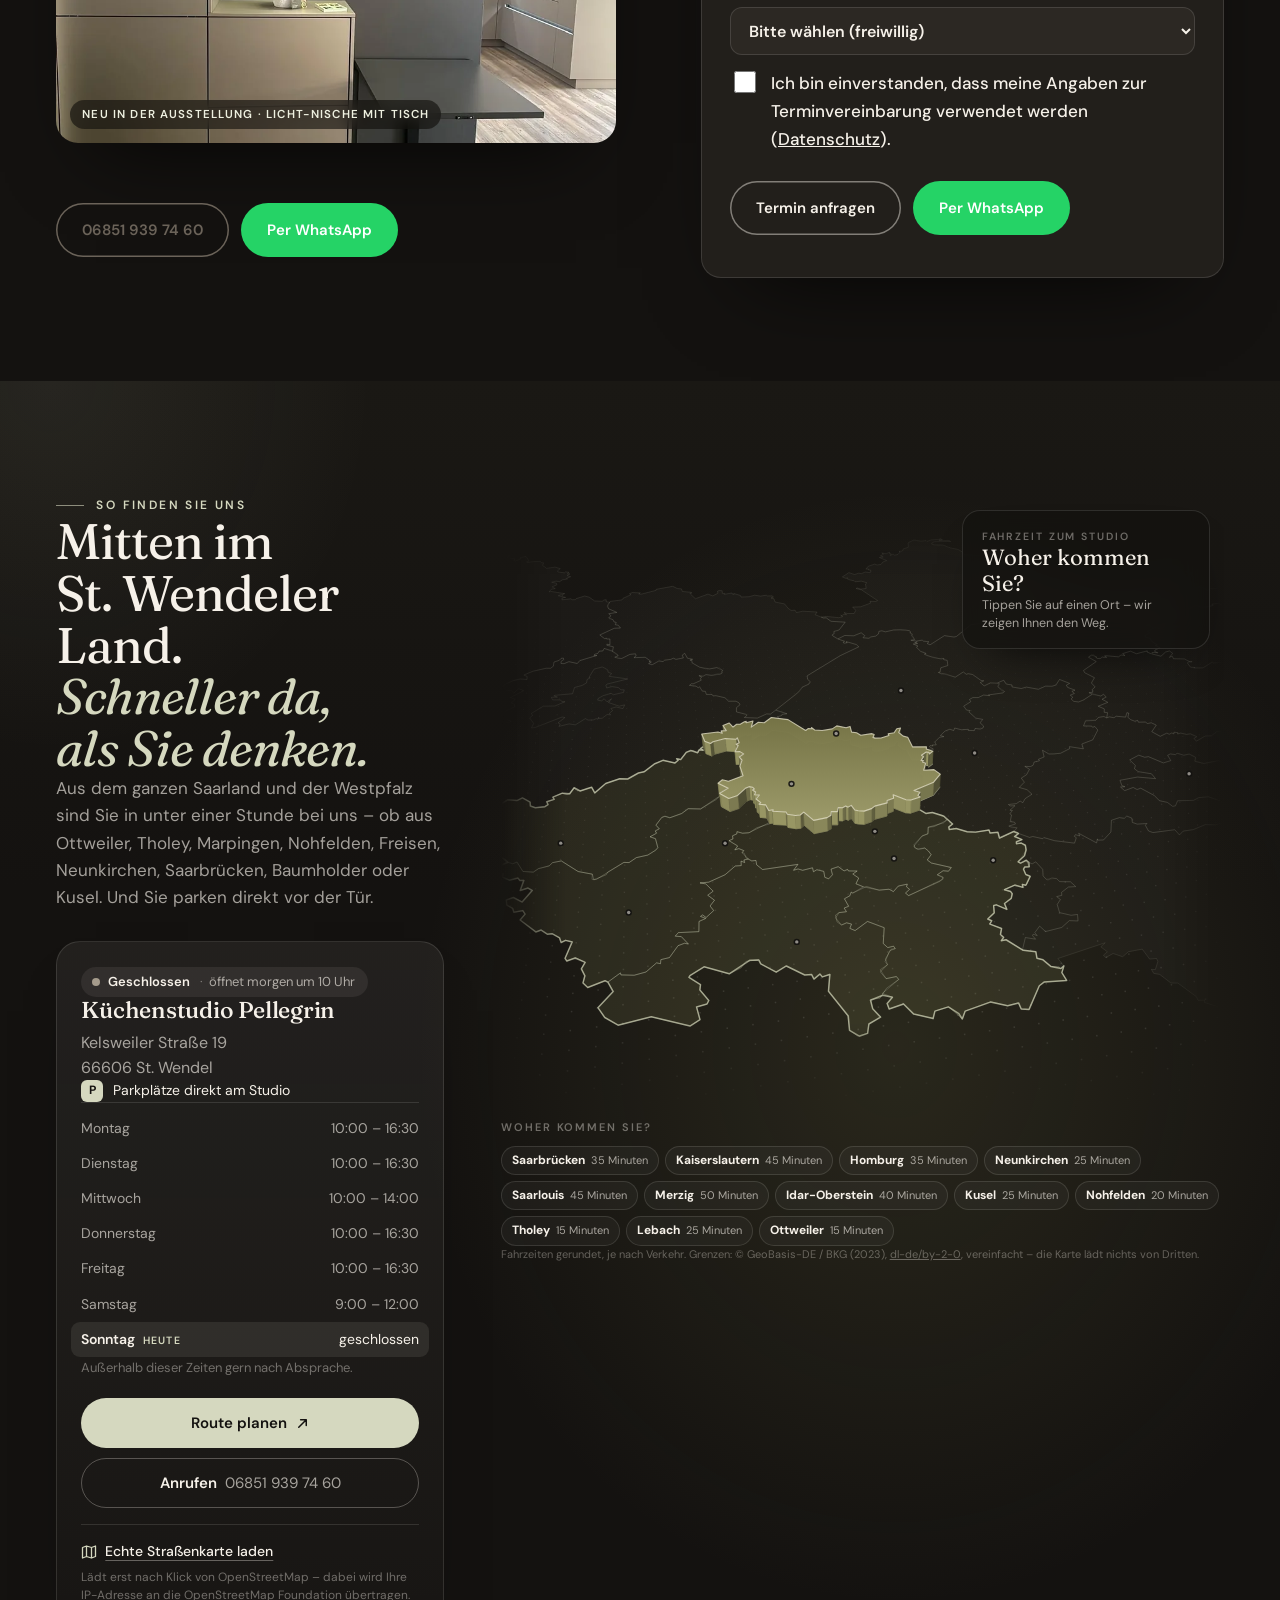
==== commit ad25f2ed: "Planer: Insel frei gestaltbar wie die Wände, rundherum grifflos, neuer Erklärmodus Co-Authored-By: C" ====
--- a/index.html
+++ b/index.html
@@ -27,12 +27,12 @@
 <link rel="apple-touch-icon" href="img/apple-touch-icon.png">
 <link rel="preload" href="fonts/fraunces-latin-500-normal.woff2" as="font" type="font/woff2" crossorigin>
 <style>:where(img[height]){height:auto}</style>
-<link rel="stylesheet" href="assets/style.css?v=1793847333">
-<link rel="stylesheet" href="assets/kp.css?v=1793847333">
-<link rel="stylesheet" href="assets/pg.css?v=1793847333">
-<link rel="stylesheet" href="assets/brand.css?v=1793847333">
-<link rel="stylesheet" href="assets/mk2.css?v=1793847333">
-<link rel="stylesheet" href="assets/uni.css?v=1793847333"><link rel="stylesheet" href="assets/montage.css?v=1793847333"><link rel="stylesheet" href="assets/karte.css?v=1793847333">
+<link rel="stylesheet" href="assets/style.css?v=1793866307">
+<link rel="stylesheet" href="assets/kp.css?v=1793866307">
+<link rel="stylesheet" href="assets/pg.css?v=1793866307">
+<link rel="stylesheet" href="assets/brand.css?v=1793866307">
+<link rel="stylesheet" href="assets/mk2.css?v=1793866307">
+<link rel="stylesheet" href="assets/uni.css?v=1793866307"><link rel="stylesheet" href="assets/montage.css?v=1793866307"><link rel="stylesheet" href="assets/karte.css?v=1793866307">
 <script type="application/ld+json">{"@context": "https://schema.org", "@graph": [{"@type": ["HomeGoodsStore", "LocalBusiness"], "@id": "https://kuechenstudio-pellegrin.de/#studio", "name": "Küchenstudio Pellegrin", "alternateName": ["Küchenhaus Ruppenthal", "Pellegrin Küchenstudio"], "description": "Küchenstudio in St. Wendel (Saarland): Nolte und Schüller Küchen, Küchenplanung in 3D, Aufmaß durch den Inhaber, Lieferung und Montage durch erfahrene Küchenmonteure.", "url": "https://kuechenstudio-pellegrin.de/", "logo": "https://kuechenstudio-pellegrin.de/img/apple-touch-icon.png", "image": ["https://kuechenstudio-pellegrin.de/og.jpg", "https://kuechenstudio-pellegrin.de/img/hero26_d.webp"], "telephone": "+4968519397460", "email": "info@kuechenstudio-pellegrin.de", "founder": {"@type": "Person", "name": "Martin Pellegrin", "jobTitle": "Inhaber"}, "address": {"@type": "PostalAddress", "streetAddress": "Kelsweiler Straße 19", "postalCode": "66606", "addressLocality": "St. Wendel", "addressRegion": "Saarland", "addressCountry": "DE"}, "geo": {"@type": "GeoCoordinates", "latitude": 49.4685, "longitude": 7.1645}, "hasMap": "https://www.google.com/maps/search/?api=1&query=Kelsweiler%20Stra%C3%9Fe%2019%2C%2066606%20St.%20Wendel", "openingHoursSpecification": [{"@type": "OpeningHoursSpecification", "dayOfWeek": ["Monday", "Tuesday", "Thursday", "Friday"], "opens": "10:00", "closes": "16:30"}, {"@type": "OpeningHoursSpecification", "dayOfWeek": ["Wednesday"], "opens": "10:00", "closes": "14:00"}, {"@type": "OpeningHoursSpecification", "dayOfWeek": ["Saturday"], "opens": "09:00", "closes": "12:00"}], "areaServed": [{"@type": "City", "name": "St. Wendel"}, {"@type": "City", "name": "Ottweiler"}, {"@type": "City", "name": "Tholey"}, {"@type": "City", "name": "Marpingen"}, {"@type": "City", "name": "Nohfelden"}, {"@type": "City", "name": "Freisen"}, {"@type": "City", "name": "Oberthal"}, {"@type": "City", "name": "Namborn"}, {"@type": "City", "name": "Neunkirchen"}, {"@type": "City", "name": "Saarbrücken"}, {"@type": "City", "name": "Baumholder"}, {"@type": "City", "name": "Kusel"}, {"@type": "State", "name": "Saarland"}], "brand": [{"@type": "Brand", "name": "Nolte Küchen", "url": "https://www.nolte-kuechen.com"}, {"@type": "Brand", "name": "Schüller Küchen", "url": "https://www.schueller.de"}], "knowsAbout": ["Küchenplanung", "Küchenmontage", "Nolte Küchen", "Schüller Küchen", "Einbaugeräte", "Kochfeldabzug", "Ergonomie in der Küche"], "hasOfferCatalog": {"@type": "OfferCatalog", "name": "Leistungen", "itemListElement": [{"@type": "Offer", "itemOffered": {"@type": "Service", "name": "Küchenplanung in 3D"}}, {"@type": "Offer", "itemOffered": {"@type": "Service", "name": "Aufmaß vor Ort durch den Inhaber"}}, {"@type": "Offer", "itemOffered": {"@type": "Service", "name": "Online-Küchenplaner mit Raumfoto"}}, {"@type": "Offer", "itemOffered": {"@type": "Service", "name": "Lieferung und Küchenmontage durch erfahrene Küchenmonteure"}}, {"@type": "Offer", "itemOffered": {"@type": "Service", "name": "Küchenausstellung mit Nolte und Schüller"}}]}, "sameAs": ["https://www.google.com/maps/place/?q=place_id:ChIJKTbr8p_qlUcREDhps3uUdVs"], "aggregateRating": {"@type": "AggregateRating", "ratingValue": "5.0", "bestRating": "5", "reviewCount": 50}}, {"@type": "WebSite", "@id": "https://kuechenstudio-pellegrin.de/#website", "url": "https://kuechenstudio-pellegrin.de/", "name": "Küchenstudio Pellegrin", "inLanguage": "de-DE", "publisher": {"@id": "https://kuechenstudio-pellegrin.de/#studio"}}, {"@type": "WebPage", "@id": "https://kuechenstudio-pellegrin.de/#seite", "url": "https://kuechenstudio-pellegrin.de/", "name": "Küchenstudio St. Wendel – Nolte & Schüller Küchen | Pellegrin", "description": "Küchenstudio Pellegrin in St. Wendel, früher Küchenhaus Ruppenthal: Nolte und Schüller, Planung in 3D, Aufmaß vom Inhaber, Montage durch die besten Monteure.", "inLanguage": "de-DE", "isPartOf": {"@id": "https://kuechenstudio-pellegrin.de/#website"}, "about": {"@id": "https://kuechenstudio-pellegrin.de/#studio"}}, {"@type": "FAQPage", "@id": "https://kuechenstudio-pellegrin.de/#fragen", "mainEntity": [{"@type": "Question", "name": "Welche Küchenmarken gibt es im Küchenstudio Pellegrin?", "acceptedAnswer": {"@type": "Answer", "text": "Wir planen und verkaufen vor allem Küchen von Nolte und Schüller – zwei deutsche Markenhersteller, die wir aus vielen Montagen kennen. Dazu Einbaugeräte unter anderem von Miele, BORA, Siemens, Bosch und Neff sowie Spülen von Blanco und Villeroy & Boch."}}, {"@type": "Question", "name": "Was ist der Unterschied zwischen Nolte und Schüller?", "acceptedAnswer": {"@type": "Answer", "text": "Beide sind deutsche Markenhersteller. Nolte aus Löhne (seit 1958) ist stark bei Neuheiten in Fronten, Farben und Oberflächen – zum Beispiel der samtigen Anti-Fingerprint-Front VELLUTO oder Echtholzfronten. Schüller aus Herrieden (Familienunternehmen seit 1966) steht für durchdachte Maßarbeit und Licht-Ideen wie LumiQ; unsere Monteure schätzen, wie genau die Schränke passen. Welche Marke zu Ihnen passt, zeigen wir Ihnen direkt in der Ausstellung."}}, {"@type": "Question", "name": "Was kostet eine neue Küche?", "acceptedAnswer": {"@type": "Answer", "text": "Das hängt vom Raum, von der Marke, den Fronten und den Geräten ab. Martin Pellegrin nennt Ihnen den Preis in einem persönlichen Angebot, nachdem er bei Ihnen gemessen hat. Vorab können Sie Ihre Wunschküche im Online-Planer zusammenstellen und als Anfrage schicken."}}, {"@type": "Question", "name": "Kommt jemand zum Aufmaß zu mir nach Hause?", "acceptedAnswer": {"@type": "Answer", "text": "Ja. Martin Pellegrin misst selbst – im Rohbau, nach dem Putz und vor der Bestellung noch einmal. Auf den Millimeter, mit Wasser, Strom und Fenstern."}}, {"@type": "Question", "name": "Wer baut meine Küche auf?", "acceptedAnswer": {"@type": "Answer", "text": "Unsere Küchen montieren die zwei besten Monteure im Saarland. Natan von natan.saarland achtet bei jeder Küche zu hundert Prozent auf Präzision und Perfektion – bis zum letzten Spalt. Rafael Filipiak ist Schreiner und montiert seit 30 Jahren Küchen: Für ihn ist nichts eine Überraschung, und jede Herausforderung ist ein schöner Arbeitstag, an den man sich gern erinnert, wenn die Lösung steht. Beide arbeiten lösungsorientiert und sauber und sind mit dem neuesten Werkzeug ausgestattet – Festool-Sägen, Tischkreissäge, Oberfräsen und Absaugung an jedem Schnitt. Damit sind wir besser ausgestattet als fast alle Küchenmonteure der Umgebung zusammen. So läuft die Montage ab."}}, {"@type": "Question", "name": "Wie lange dauert es bis zur fertigen Küche?", "acceptedAnswer": {"@type": "Answer", "text": "In besonders schnellen Fällen kann Ihre Küche schon ab drei Wochen nach dem Aufmaß geliefert werden. Im Normalfall dauert es ein bis zwei Wochen länger – das hängt von der Küche ab: Marke, Fronten und Ausstattung. Den genauen Liefer- und Montagetermin sagen wir Ihnen mit dem Auftrag."}}, {"@type": "Question", "name": "Kann ich meine Küche online planen?", "acceptedAnswer": {"@type": "Answer", "text": "Ja. Im Küchenplaner zeichnen Sie Ihren Raum, stellen Schränke und Geräte, sehen alles in 3D und können die Küche per Foto in Ihren eigenen Raum setzen. Die Planung schicken Sie mit einem Klick an Martin."}}, {"@type": "Question", "name": "Brauche ich einen Termin für die Ausstellung?", "acceptedAnswer": {"@type": "Answer", "text": "Sie können zu den Öffnungszeiten vorbeikommen: Montag, Dienstag, Donnerstag und Freitag 10 bis 16:30 Uhr, Mittwoch 10 bis 14 Uhr, Samstag 9 bis 12 Uhr. Für eine ausführliche Planung vereinbaren Sie am besten einen Termin. Parkplätze sind direkt vor der Tür."}}, {"@type": "Question", "name": "Wo liegt das Küchenstudio Pellegrin?", "acceptedAnswer": {"@type": "Answer", "text": "In der Kelsweiler Straße 19 in 66606 St. Wendel. Aus Ottweiler, Tholey, Marpingen, Nohfelden, Freisen, Neunkirchen, Saarbrücken, Baumholder und Kusel sind Sie in unter einer Stunde bei uns. Route planenKarte ansehenAnrufen"}}, {"@type": "Question", "name": "Was ist aus dem Küchenhaus Ruppenthal geworden?", "acceptedAnswer": {"@type": "Answer", "text": "Aus dem Küchenhaus Ruppenthal ist das Küchenstudio Pellegrin geworden: neuer Name, gleiches Team, gleiche Adresse in der Kelsweiler Straße 19 in St. Wendel."}}]}]}</script>
 </head>
 <body>
@@ -390,14 +390,14 @@
 <script src="js/gsap.min.js"></script>
 <script src="js/ScrollTrigger.min.js"></script>
 <script src="js/lenis.min.js"></script>
-<script src="assets/ki.js?v=1793847333"></script>
-<script src="assets/brand.js?v=1793847333"></script>
-<script src="assets/app.js?v=1793847333"></script>
-<script src="assets/pel-mail.js?v=1793847333"></script>
-<script src="assets/pg.js?v=1793847333"></script>
-<script>(function(){var d=0,m=document.querySelector("[data-pel-montage]");if(!m)return;function L(){if(d)return;d=1;var s=document.createElement("script");s.src="js/montage3d.js?v=1793847333";document.body.appendChild(s)}function I(){var r=window.requestIdleCallback;setTimeout(function(){r?r(L,{timeout:2500}):L()},1200)}function W(){if(document.readyState==="complete")L();else addEventListener("load",L,{once:true})}if(document.readyState==="complete")I();else addEventListener("load",I,{once:true});if("IntersectionObserver"in window)new IntersectionObserver(function(e,o){if(e[0].isIntersecting){o.disconnect();W()}},{rootMargin:"200px"}).observe(m);else W();addEventListener("load",function(){setTimeout(L,4000)},{once:true})})();</script>
-<script src="js/karte.js?v=1793847333" defer></script>
-<script src="assets/uni.js?v=1793847333"></script>
-<script src="assets/fe-bewertung.js?v=1793847333" data-delay="90" data-url="https://search.google.com/local/writereview?placeid=ChIJKTbr8p_qlUcREDhps3uUdVs" data-name="Google" data-accent="#6f6d40" data-skip="planer|impressum|datenschutz" data-bottom="22" data-bottom-m="90" defer></script>
+<script src="assets/ki.js?v=1793866307"></script>
+<script src="assets/brand.js?v=1793866307"></script>
+<script src="assets/app.js?v=1793866307"></script>
+<script src="assets/pel-mail.js?v=1793866307"></script>
+<script src="assets/pg.js?v=1793866307"></script>
+<script>(function(){var d=0,m=document.querySelector("[data-pel-montage]");if(!m)return;function L(){if(d)return;d=1;var s=document.createElement("script");s.src="js/montage3d.js?v=1793866307";document.body.appendChild(s)}function I(){var r=window.requestIdleCallback;setTimeout(function(){r?r(L,{timeout:2500}):L()},1200)}function W(){if(document.readyState==="complete")L();else addEventListener("load",L,{once:true})}if(document.readyState==="complete")I();else addEventListener("load",I,{once:true});if("IntersectionObserver"in window)new IntersectionObserver(function(e,o){if(e[0].isIntersecting){o.disconnect();W()}},{rootMargin:"200px"}).observe(m);else W();addEventListener("load",function(){setTimeout(L,4000)},{once:true})})();</script>
+<script src="js/karte.js?v=1793866307" defer></script>
+<script src="assets/uni.js?v=1793866307"></script>
+<script src="assets/fe-bewertung.js?v=1793866307" data-delay="90" data-url="https://search.google.com/local/writereview?placeid=ChIJKTbr8p_qlUcREDhps3uUdVs" data-name="Google" data-accent="#6f6d40" data-skip="planer|impressum|datenschutz" data-bottom="22" data-bottom-m="90" defer></script>
 </body>
 </html>
--- a/assets/kp.css
+++ b/assets/kp.css
@@ -885,3 +885,31 @@
 }
 /* Schmale PC-/Tablet-Bühne (iPad quer): Aktionsknöpfe oben links unter dem Live-Schild, Ansichten unten – nichts überlappt */
 @media (min-width:1000px) and (max-width:1399px){.kp-acts{left:12px;top:50px;bottom:auto;flex-direction:column;align-items:flex-start;gap:6px}.kp-acts button{padding:6px 11px 6px 8px;font-size:12px}}
+/* ---- Insel: Reiter Kochseite | Raumseite | Größe & Lage (05.11.) ---- */
+.kp-isl-hd{display:flex;align-items:center;justify-content:space-between;gap:10px 16px;flex-wrap:wrap}
+.kp-isl-hd>b{font:600 17px var(--serif)}
+.kp-isl-tabs{display:flex;gap:4px;padding:4px;border-radius:999px;background:#f1ece3;box-shadow:inset 0 0 0 1px var(--line);max-width:100%}
+.kp-isl-tabs button{flex:1 1 auto;padding:8px 14px;border:0;border-radius:999px;background:none;font:600 13px var(--sans);color:var(--mute);cursor:pointer;white-space:nowrap;transition:background .25s,color .25s,box-shadow .25s}
+.kp-isl-tabs button.on{background:#fff;color:var(--ink);box-shadow:0 1px 0 var(--line),0 6px 14px -10px rgba(0,0,0,.45)}
+.kp-isl .kp-isl-g{display:grid;grid-template-columns:repeat(4,minmax(0,1fr));gap:10px}
+.kp-isl .kp-isl-s{grid-template-columns:36px 1fr 36px!important;row-gap:2px}.kp-isl .kp-isl-s small{grid-column:1/-1}
+.kp-isl .kp-isl-side2{animation:kpIslEd .3s cubic-bezier(.2,1,.3,1)}
+.kp-isl-ok{margin:0;padding:8px 10px;border-radius:10px;background:#eef4e6;font-size:12px;line-height:1.4;color:#3d5a24}
+.kp-isl-w button[data-isround]{margin-left:6px;padding:5px 10px;border-radius:999px;border:0;background:var(--copper,#7f7d4c);color:#fff;font:600 12px var(--sans);cursor:pointer}
+@media (max-width:999px){
+  .kp-isl{padding:12px 12px 14px;gap:10px}
+  .kp-isl-hd{flex-direction:column;align-items:stretch;gap:8px}.kp-isl-hd>b{font-size:15px}
+  .kp-isl-tabs button{padding:9px 6px;font-size:12.5px;min-height:38px}
+  .kp-isl .kp-isl-g{grid-template-columns:repeat(2,minmax(0,1fr))}
+  .kp-isl .kp-isl-side2{padding:10px}
+  .kp-isl-sv{max-height:150px}
+  .kp-isl-edr>button{padding:9px 12px;min-height:38px}
+}
+/* Insel wie zwei Wände: Karte unter der Ansicht (05.11.) */
+.kp-isl-hd{flex-direction:column;align-items:flex-start;gap:4px}
+.kp-isl-hd .kp-isl-h{margin:0;font-size:12px;color:var(--mute);line-height:1.4}
+.kp-isl-pre button{white-space:nowrap}
+.kp-isl-gd{border-radius:12px;background:#faf7f2;box-shadow:inset 0 0 0 1px var(--line);padding:0 12px}
+.kp-isl-gd>summary{cursor:pointer;list-style:none;padding:11px 0;font:600 13px var(--sans);color:var(--ink)}
+.kp-isl-gd>summary::-webkit-details-marker{display:none}.kp-isl-gd>summary::after{content:" ▾";color:var(--mute)}.kp-isl-gd[open]>summary::after{content:" ▴"}
+.kp-isl-gd[open]{padding-bottom:12px}.kp-isl-gd .kp-isl-g{margin-bottom:8px}
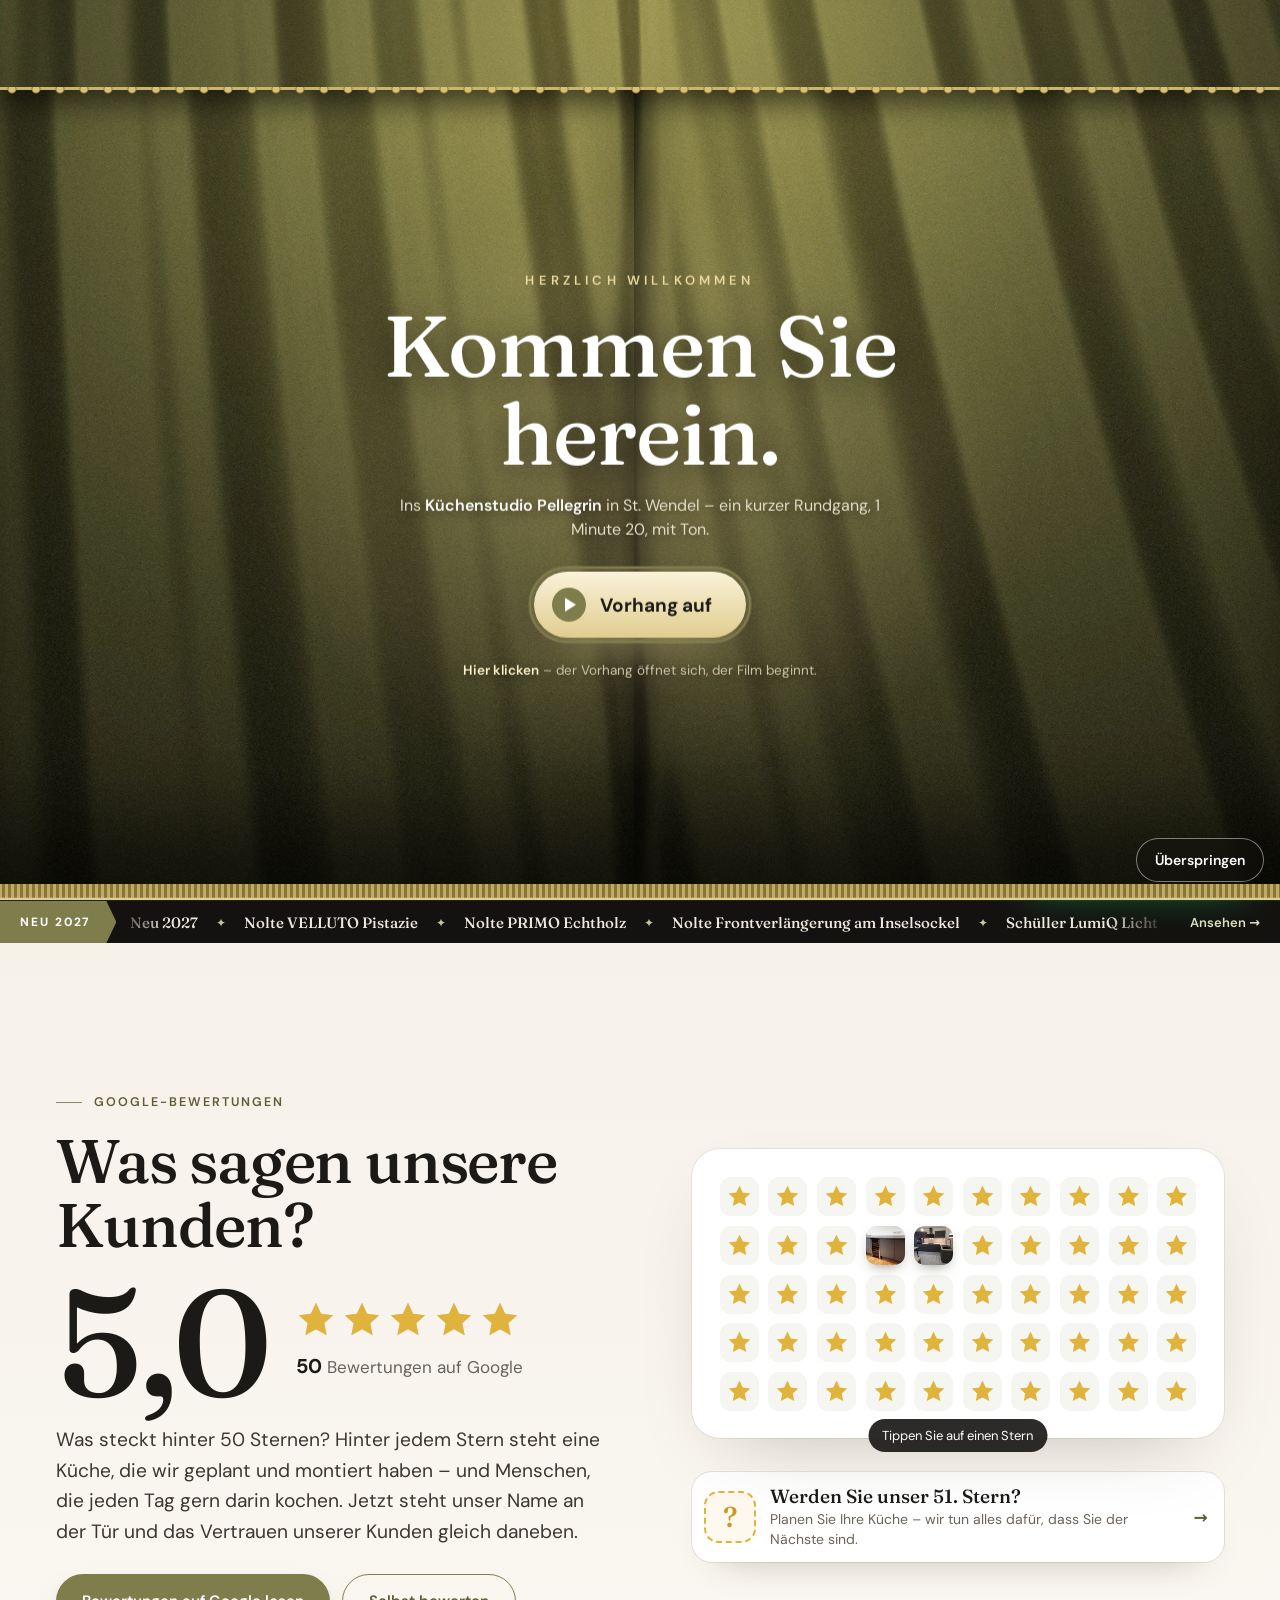
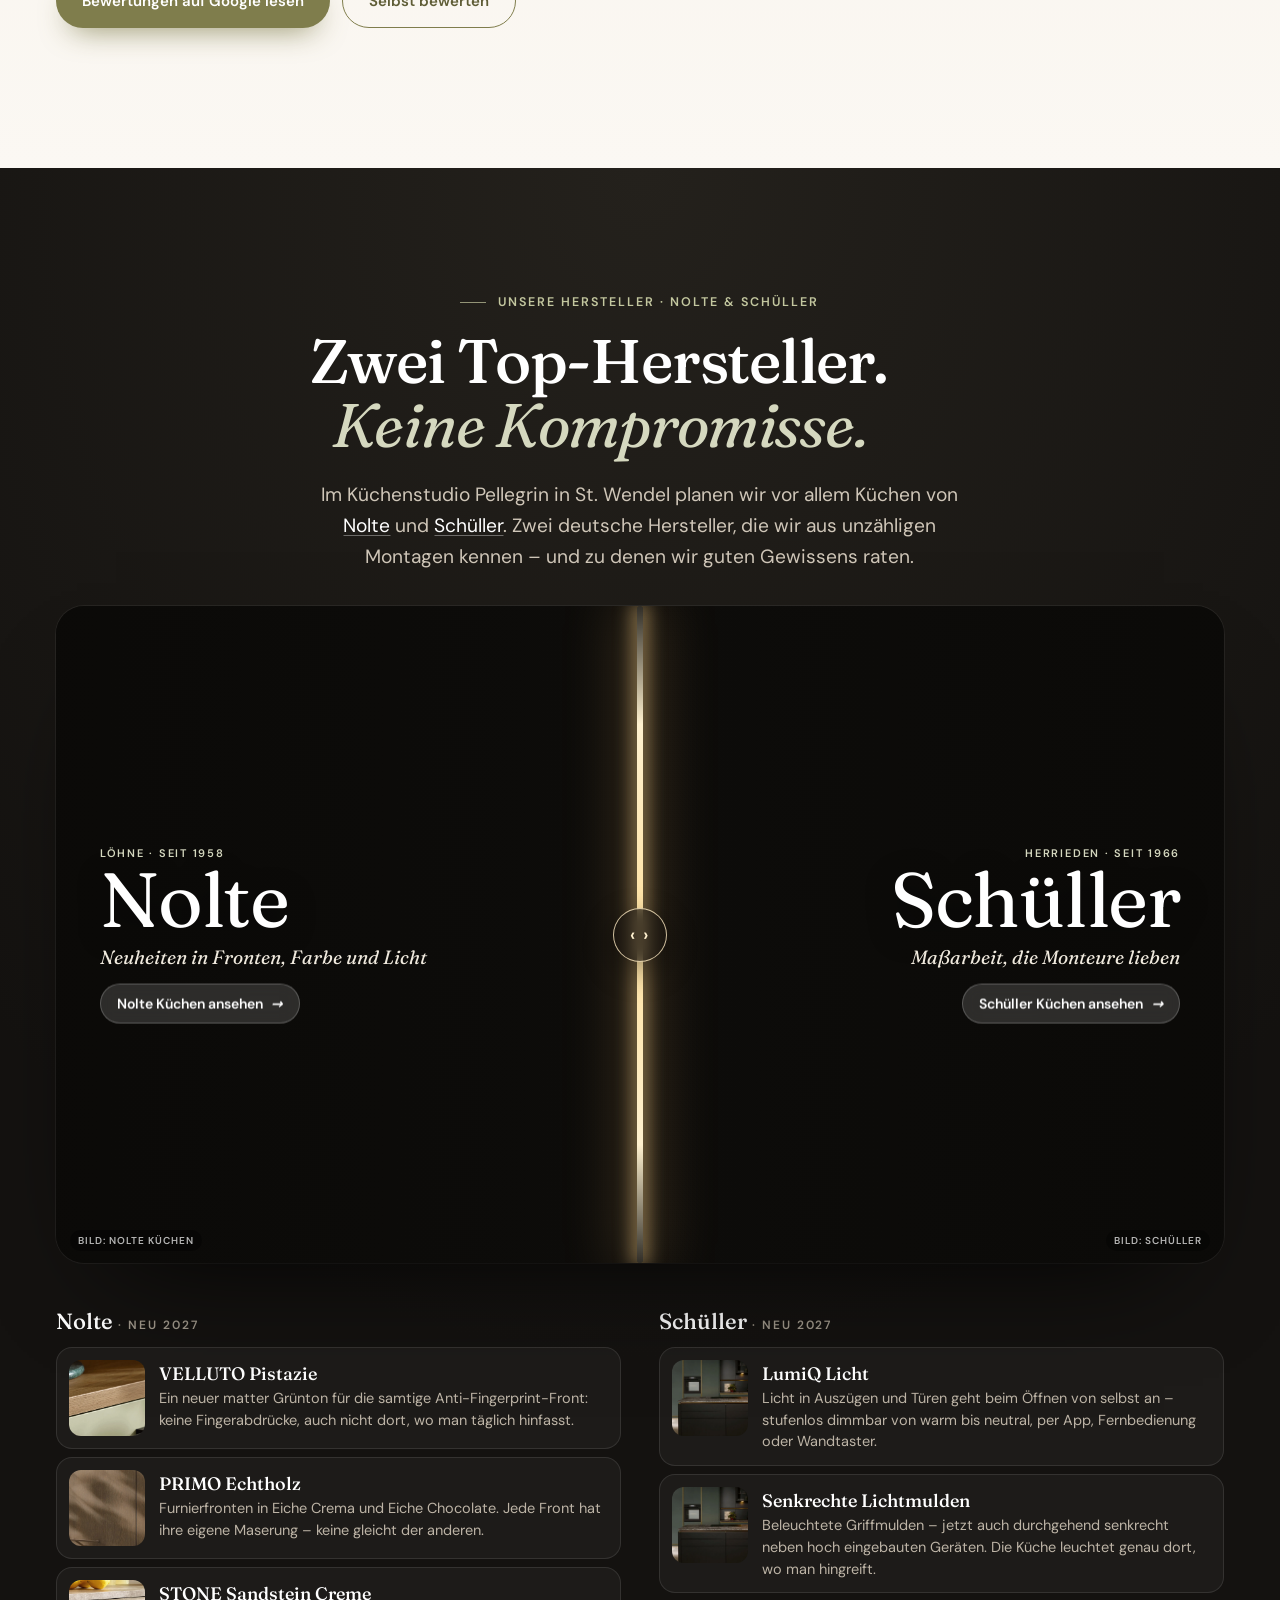
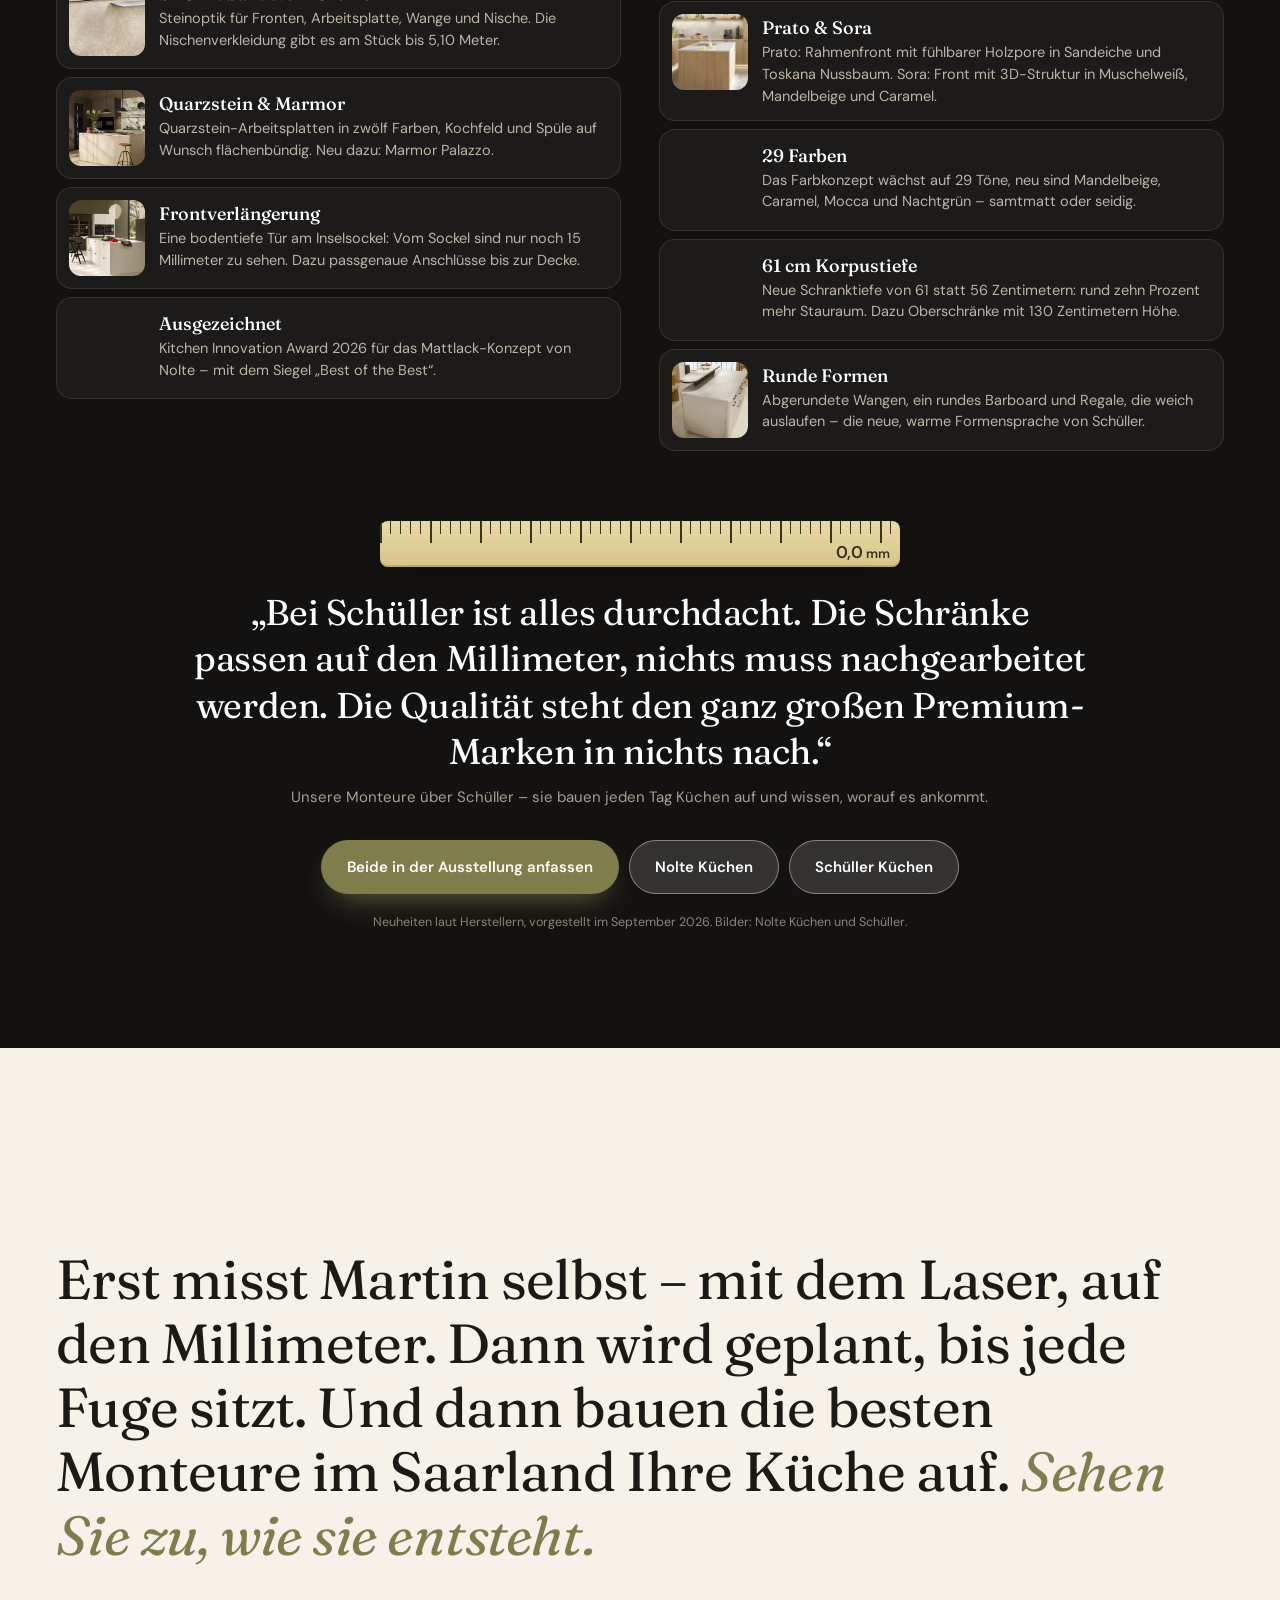
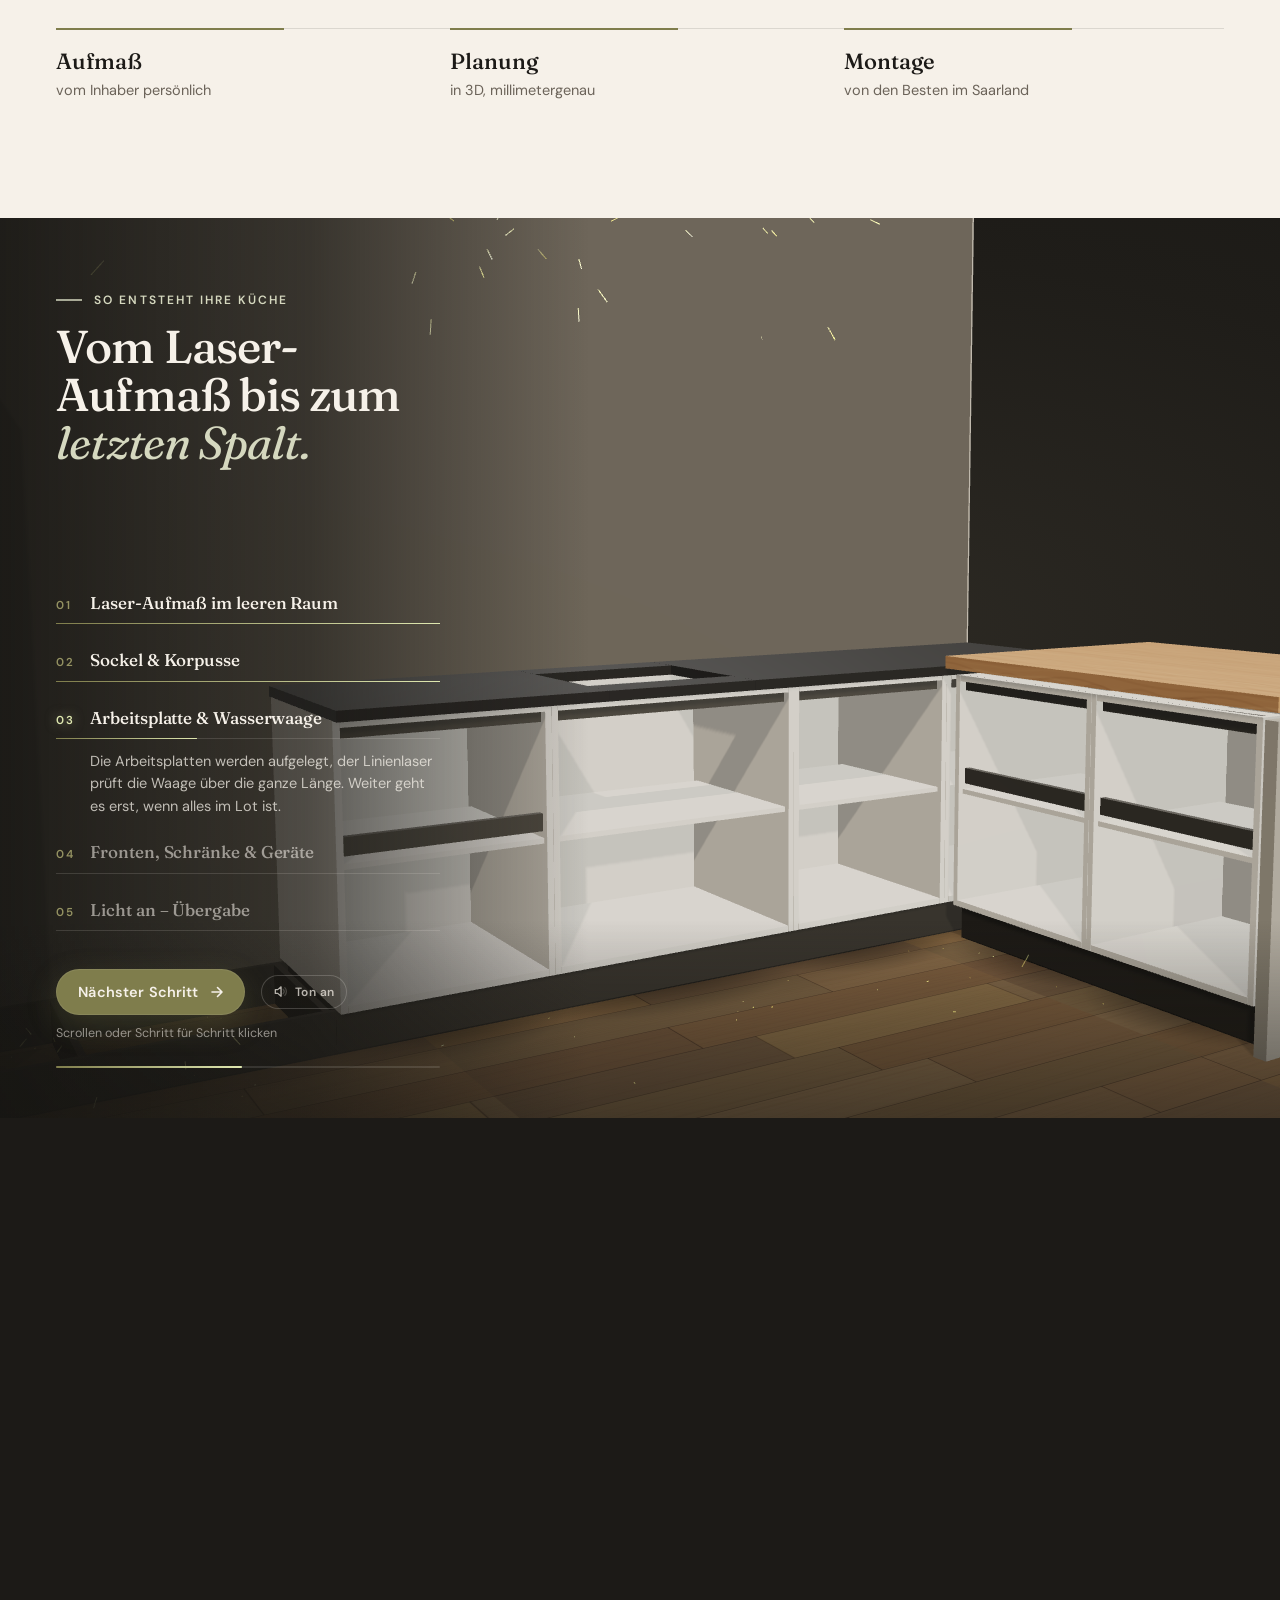
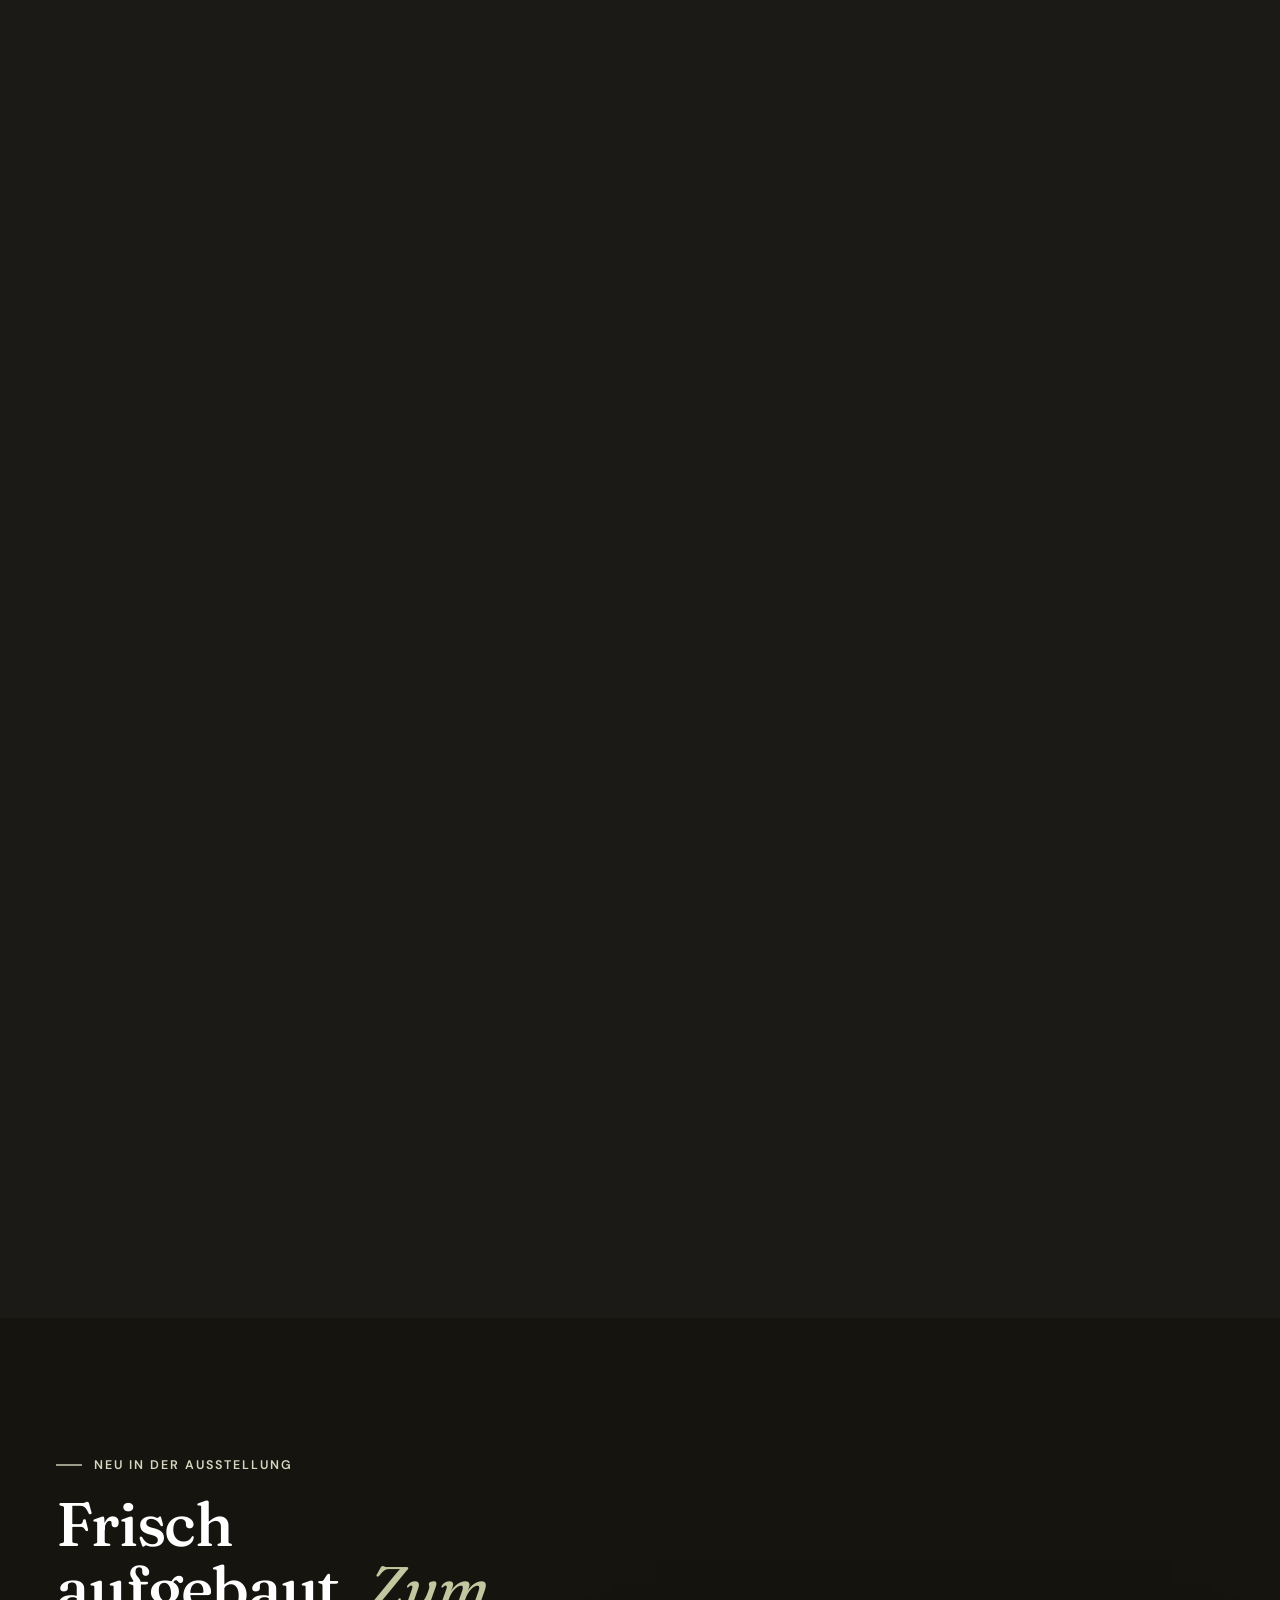
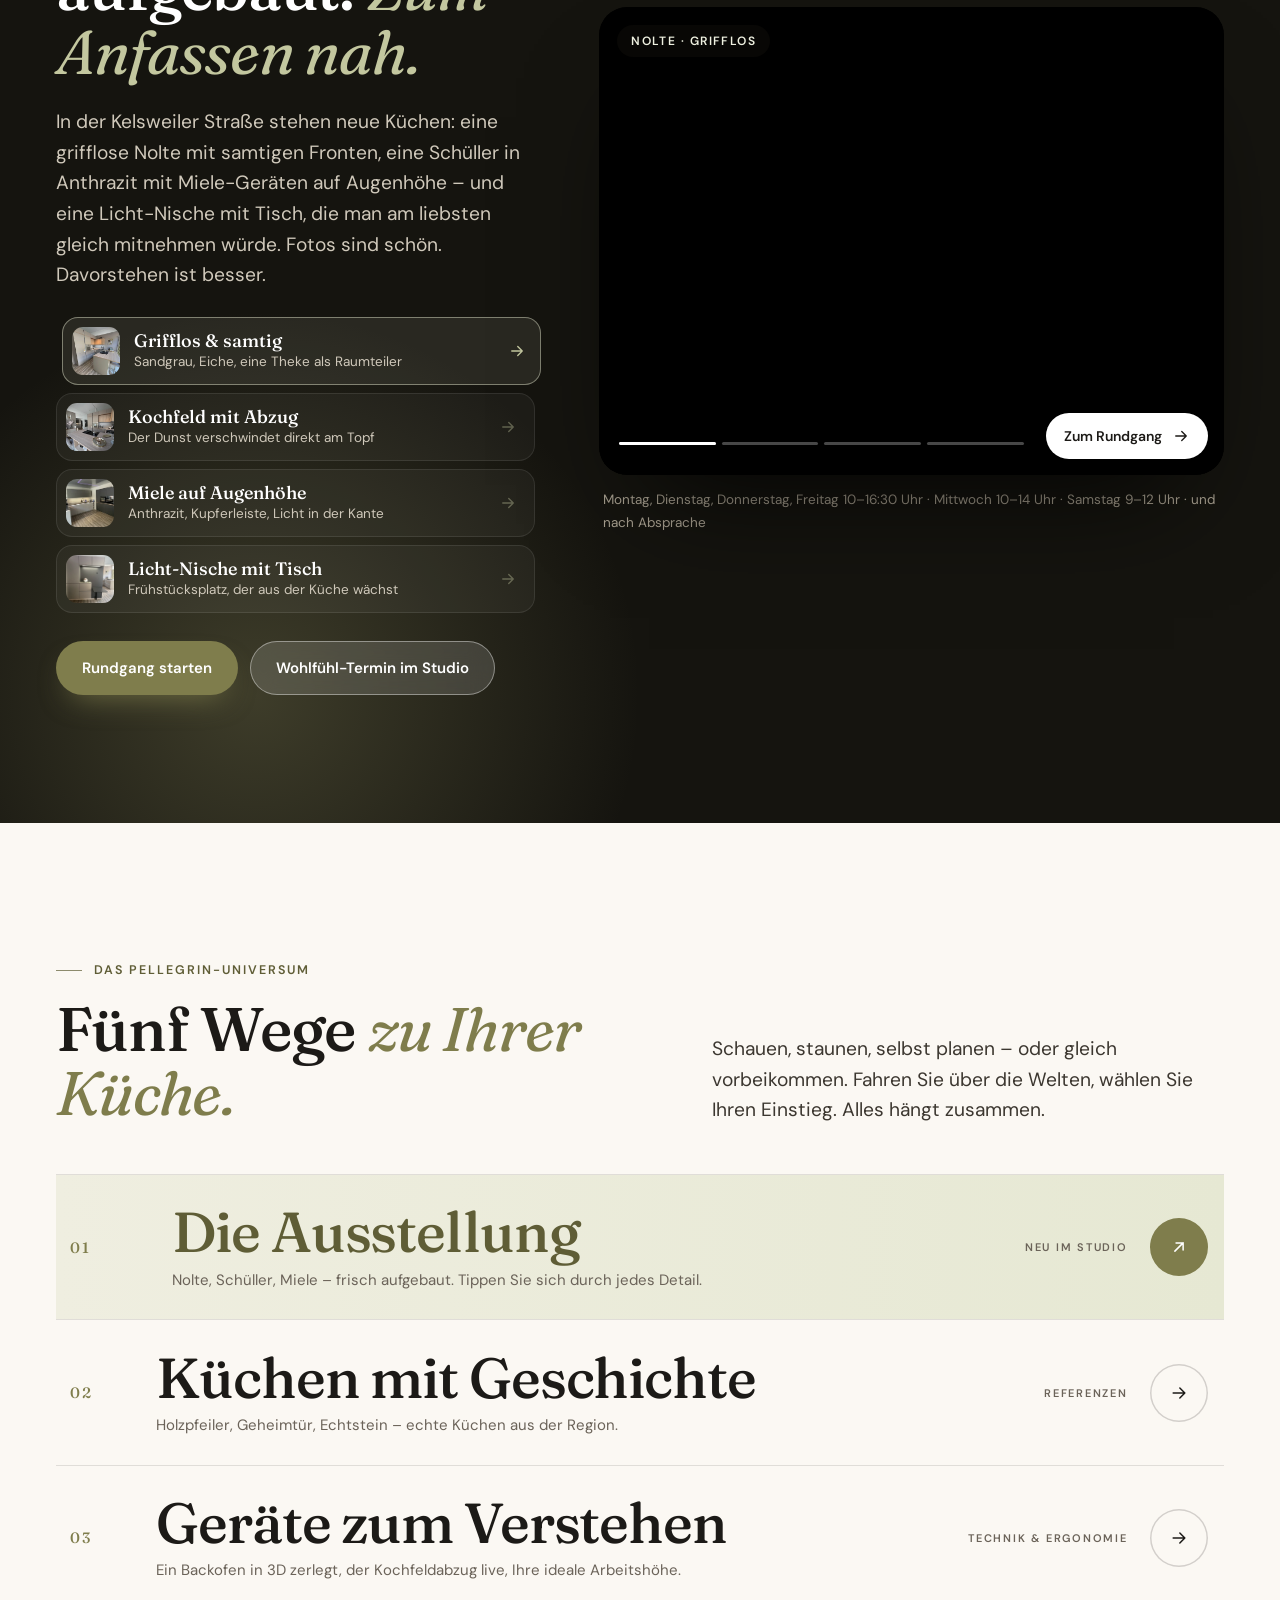
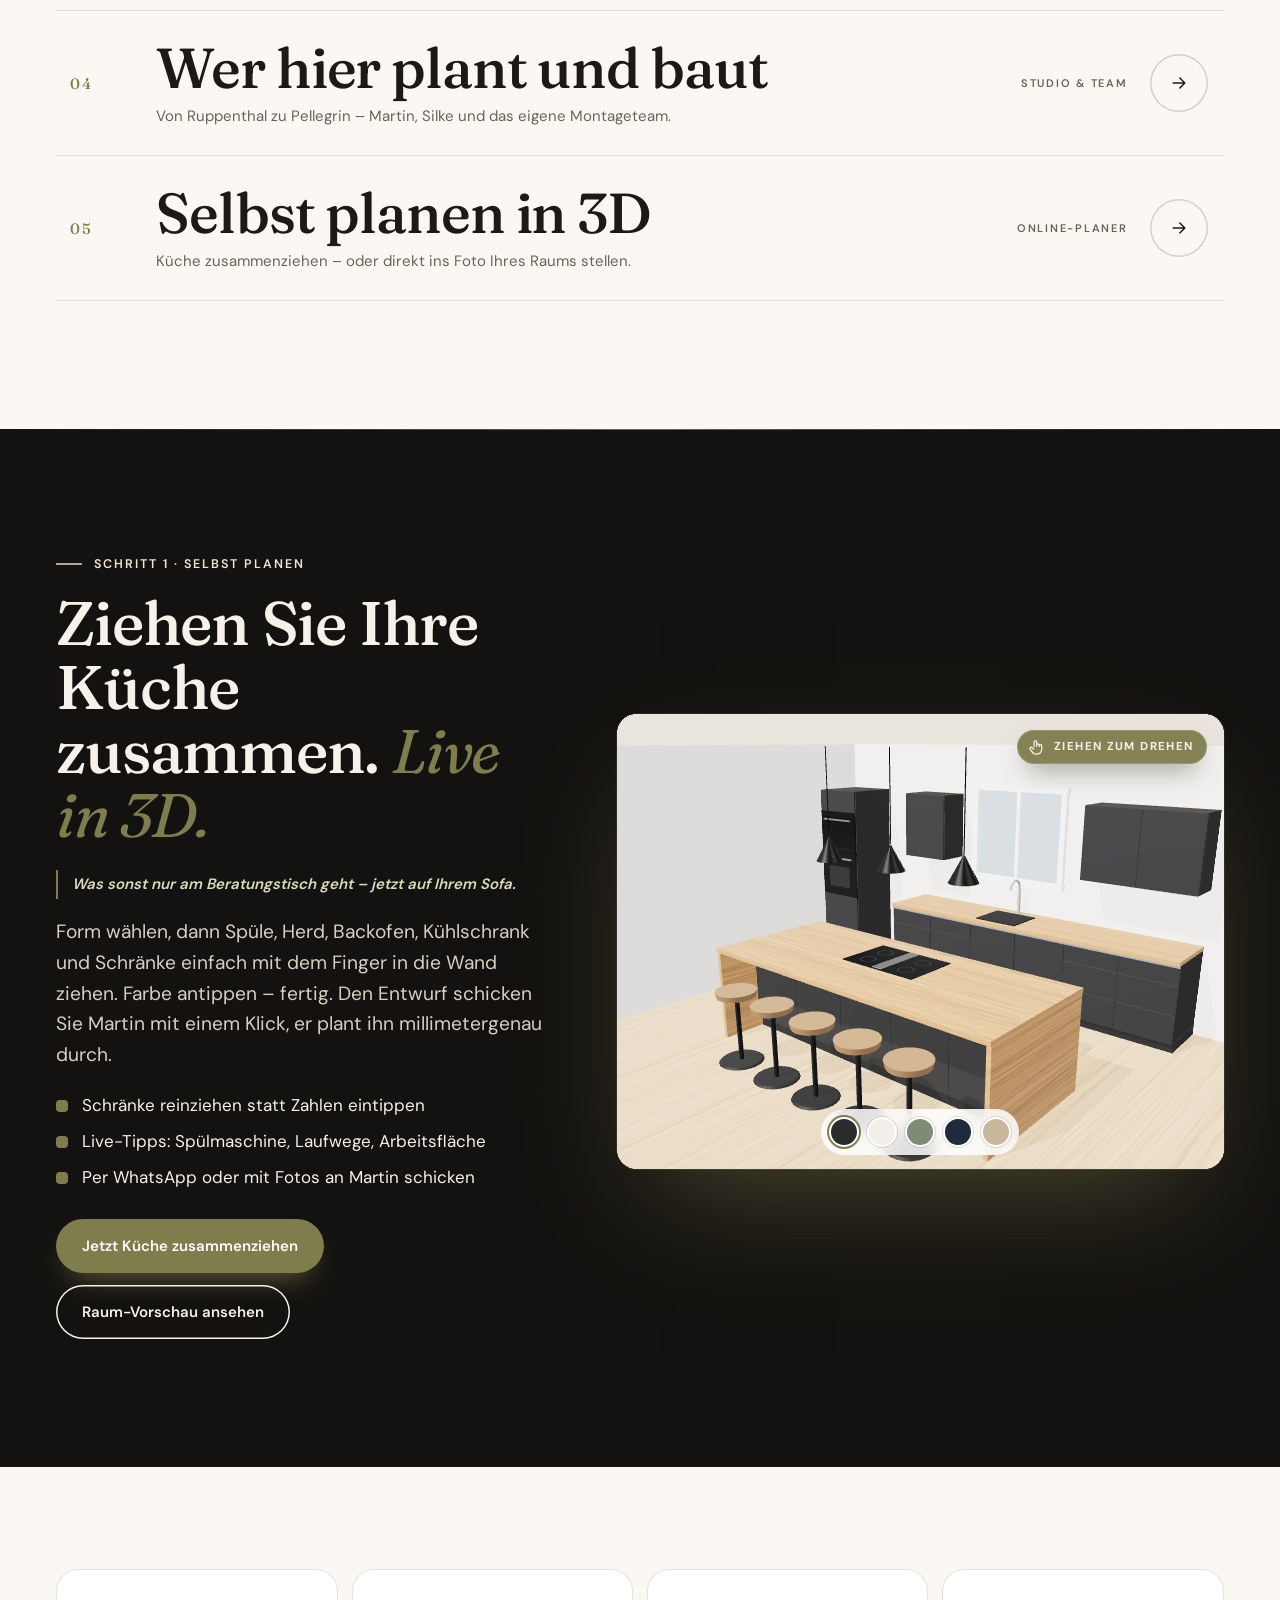
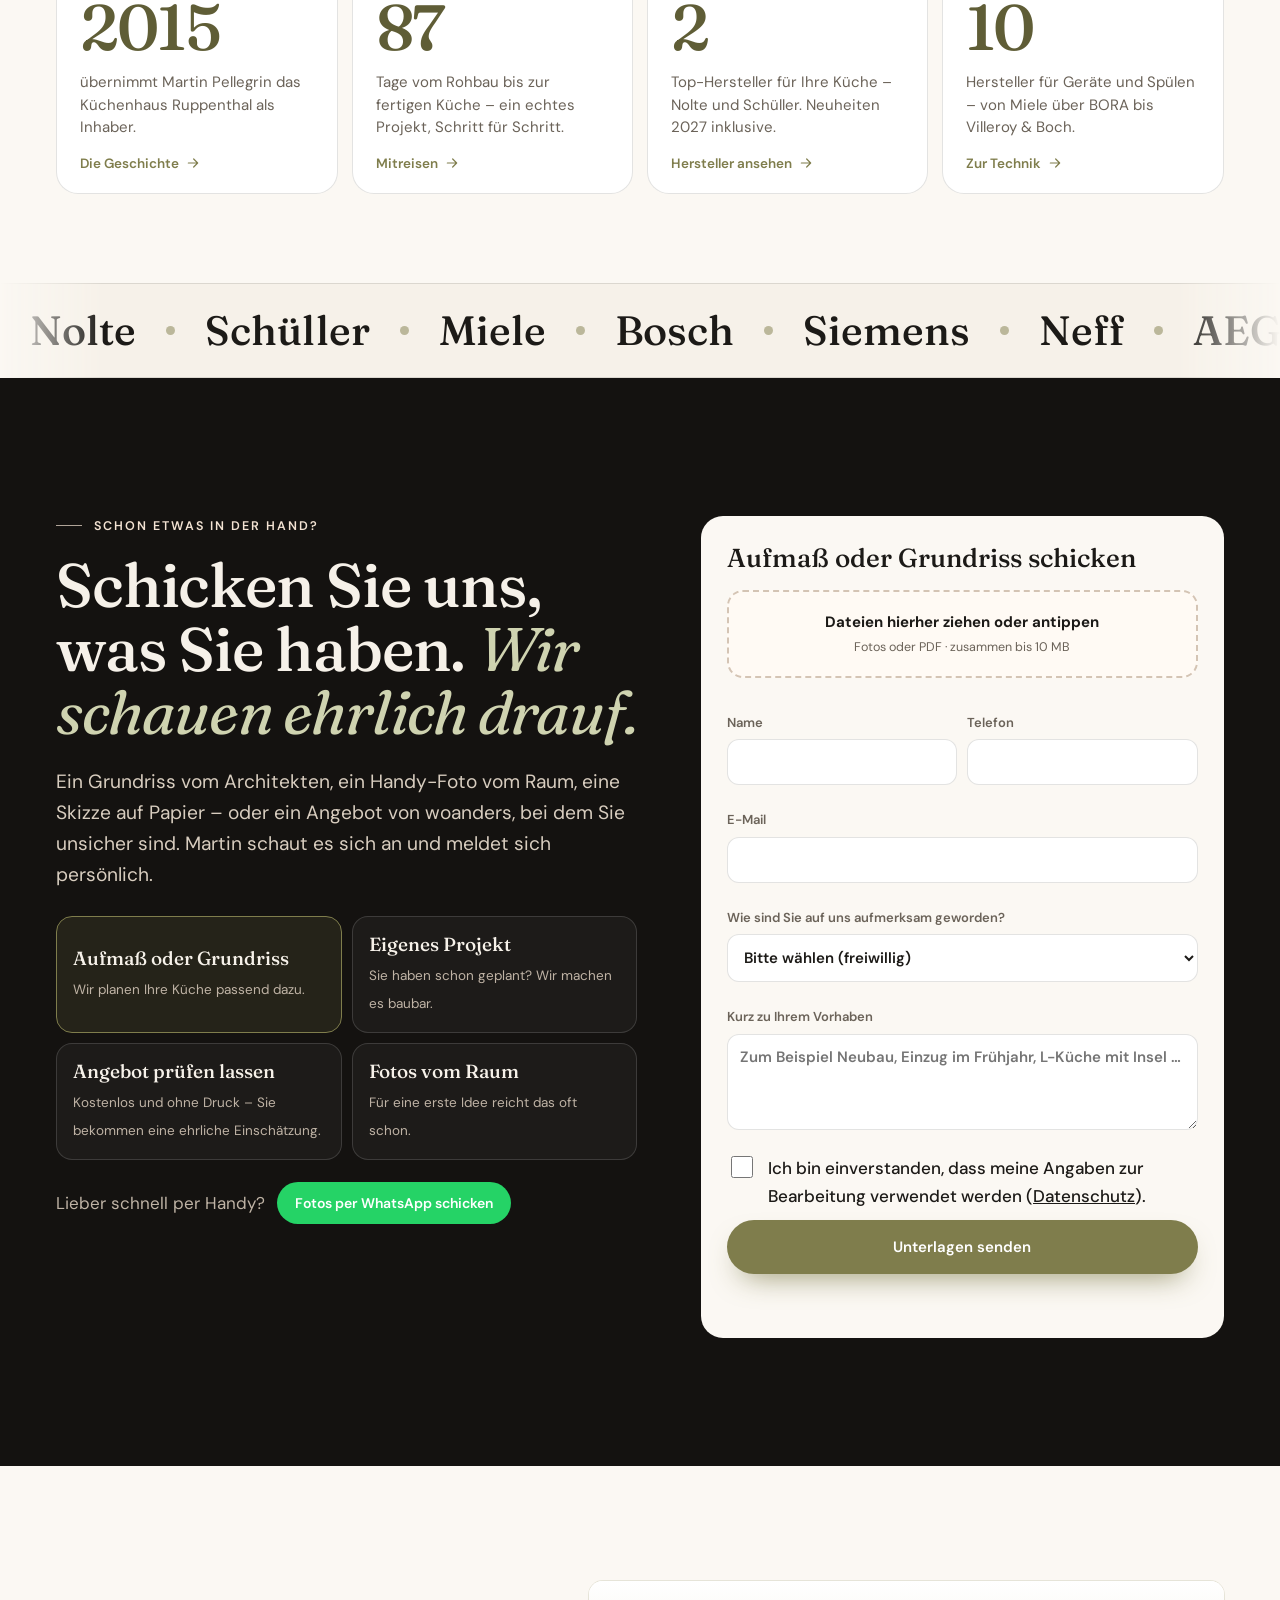
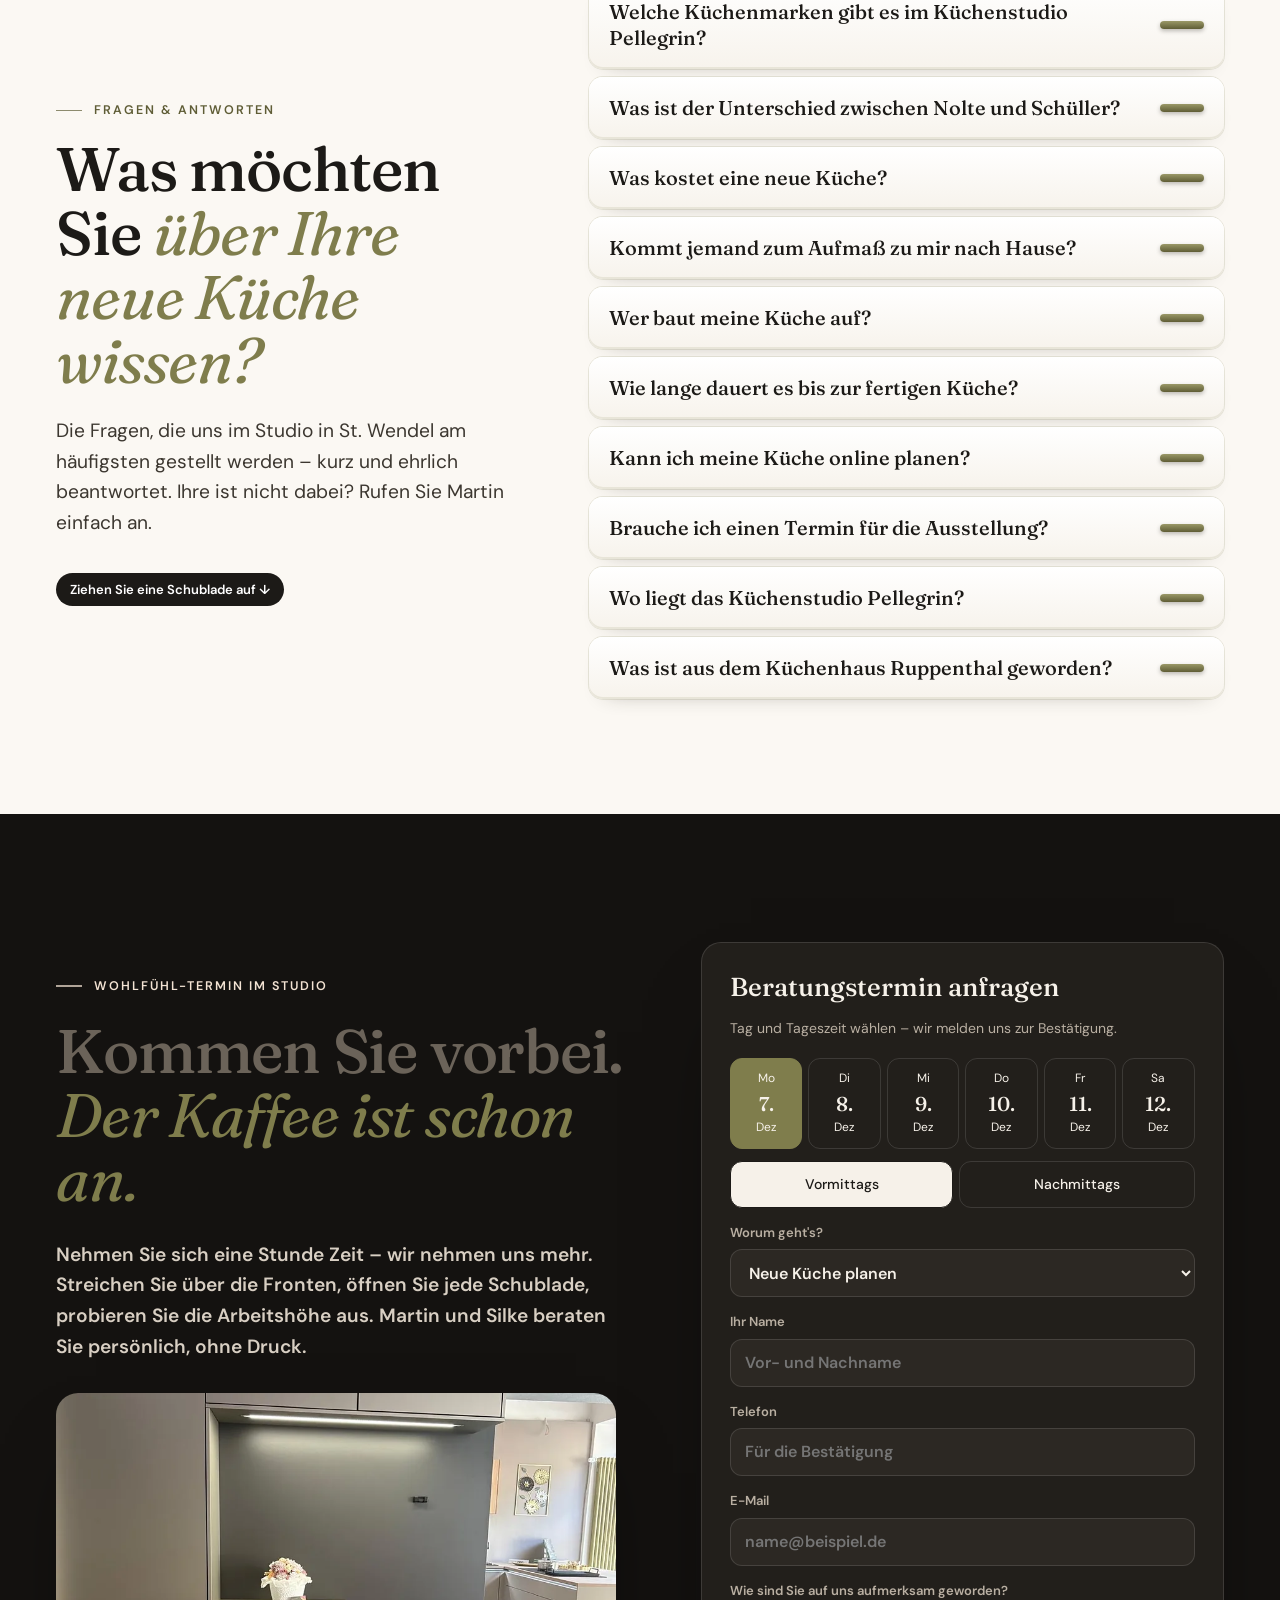
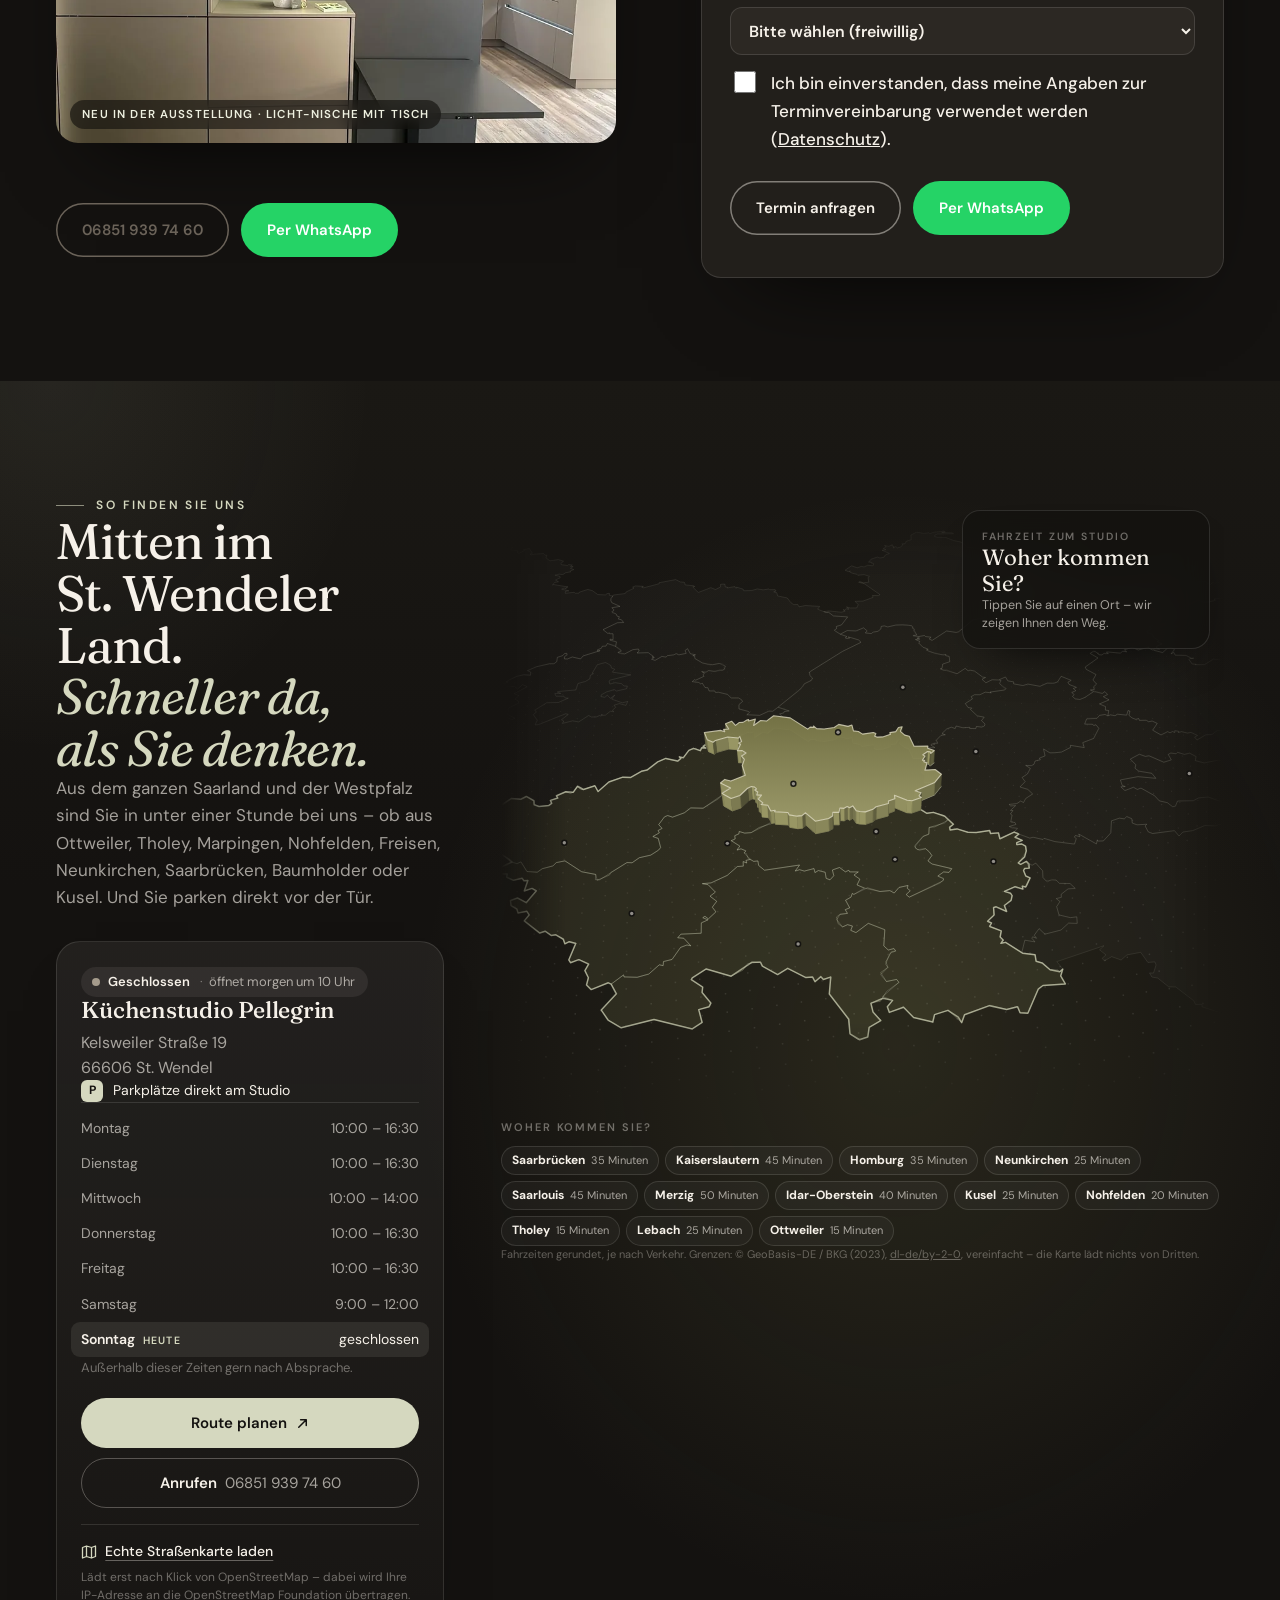
==== commit 9a4e5179: "Startseite: Vorhang sofort mit „Kommen Sie herein“, Film per Klick, weicher Übergang, ohne Schluss-A" ====
--- a/index.html
+++ b/index.html
@@ -27,17 +27,37 @@
 <link rel="apple-touch-icon" href="img/apple-touch-icon.png">
 <link rel="preload" href="fonts/fraunces-latin-500-normal.woff2" as="font" type="font/woff2" crossorigin>
 <style>:where(img[height]){height:auto}</style>
-<link rel="stylesheet" href="assets/style.css?v=1793866307">
-<link rel="stylesheet" href="assets/kp.css?v=1793866307">
-<link rel="stylesheet" href="assets/pg.css?v=1793866307">
-<link rel="stylesheet" href="assets/brand.css?v=1793866307">
-<link rel="stylesheet" href="assets/mk2.css?v=1793866307">
-<link rel="stylesheet" href="assets/uni.css?v=1793866307"><link rel="stylesheet" href="assets/montage.css?v=1793866307"><link rel="stylesheet" href="assets/karte.css?v=1793866307">
+<link rel="stylesheet" href="assets/style.css?v=1793868009">
+<link rel="stylesheet" href="assets/kp.css?v=1793868009">
+<link rel="stylesheet" href="assets/pg.css?v=1793868009">
+<link rel="stylesheet" href="assets/brand.css?v=1793868009">
+<link rel="stylesheet" href="assets/mk2.css?v=1793868009">
+<link rel="stylesheet" href="assets/uni.css?v=1793868009"><link rel="stylesheet" href="assets/montage.css?v=1793868009"><link rel="stylesheet" href="assets/karte.css?v=1793868009">
 <script type="application/ld+json">{"@context": "https://schema.org", "@graph": [{"@type": ["HomeGoodsStore", "LocalBusiness"], "@id": "https://kuechenstudio-pellegrin.de/#studio", "name": "Küchenstudio Pellegrin", "alternateName": ["Küchenhaus Ruppenthal", "Pellegrin Küchenstudio"], "description": "Küchenstudio in St. Wendel (Saarland): Nolte und Schüller Küchen, Küchenplanung in 3D, Aufmaß durch den Inhaber, Lieferung und Montage durch erfahrene Küchenmonteure.", "url": "https://kuechenstudio-pellegrin.de/", "logo": "https://kuechenstudio-pellegrin.de/img/apple-touch-icon.png", "image": ["https://kuechenstudio-pellegrin.de/og.jpg", "https://kuechenstudio-pellegrin.de/img/hero26_d.webp"], "telephone": "+4968519397460", "email": "info@kuechenstudio-pellegrin.de", "founder": {"@type": "Person", "name": "Martin Pellegrin", "jobTitle": "Inhaber"}, "address": {"@type": "PostalAddress", "streetAddress": "Kelsweiler Straße 19", "postalCode": "66606", "addressLocality": "St. Wendel", "addressRegion": "Saarland", "addressCountry": "DE"}, "geo": {"@type": "GeoCoordinates", "latitude": 49.4685, "longitude": 7.1645}, "hasMap": "https://www.google.com/maps/search/?api=1&query=Kelsweiler%20Stra%C3%9Fe%2019%2C%2066606%20St.%20Wendel", "openingHoursSpecification": [{"@type": "OpeningHoursSpecification", "dayOfWeek": ["Monday", "Tuesday", "Thursday", "Friday"], "opens": "10:00", "closes": "16:30"}, {"@type": "OpeningHoursSpecification", "dayOfWeek": ["Wednesday"], "opens": "10:00", "closes": "14:00"}, {"@type": "OpeningHoursSpecification", "dayOfWeek": ["Saturday"], "opens": "09:00", "closes": "12:00"}], "areaServed": [{"@type": "City", "name": "St. Wendel"}, {"@type": "City", "name": "Ottweiler"}, {"@type": "City", "name": "Tholey"}, {"@type": "City", "name": "Marpingen"}, {"@type": "City", "name": "Nohfelden"}, {"@type": "City", "name": "Freisen"}, {"@type": "City", "name": "Oberthal"}, {"@type": "City", "name": "Namborn"}, {"@type": "City", "name": "Neunkirchen"}, {"@type": "City", "name": "Saarbrücken"}, {"@type": "City", "name": "Baumholder"}, {"@type": "City", "name": "Kusel"}, {"@type": "State", "name": "Saarland"}], "brand": [{"@type": "Brand", "name": "Nolte Küchen", "url": "https://www.nolte-kuechen.com"}, {"@type": "Brand", "name": "Schüller Küchen", "url": "https://www.schueller.de"}], "knowsAbout": ["Küchenplanung", "Küchenmontage", "Nolte Küchen", "Schüller Küchen", "Einbaugeräte", "Kochfeldabzug", "Ergonomie in der Küche"], "hasOfferCatalog": {"@type": "OfferCatalog", "name": "Leistungen", "itemListElement": [{"@type": "Offer", "itemOffered": {"@type": "Service", "name": "Küchenplanung in 3D"}}, {"@type": "Offer", "itemOffered": {"@type": "Service", "name": "Aufmaß vor Ort durch den Inhaber"}}, {"@type": "Offer", "itemOffered": {"@type": "Service", "name": "Online-Küchenplaner mit Raumfoto"}}, {"@type": "Offer", "itemOffered": {"@type": "Service", "name": "Lieferung und Küchenmontage durch erfahrene Küchenmonteure"}}, {"@type": "Offer", "itemOffered": {"@type": "Service", "name": "Küchenausstellung mit Nolte und Schüller"}}]}, "sameAs": ["https://www.google.com/maps/place/?q=place_id:ChIJKTbr8p_qlUcREDhps3uUdVs"], "aggregateRating": {"@type": "AggregateRating", "ratingValue": "5.0", "bestRating": "5", "reviewCount": 50}}, {"@type": "WebSite", "@id": "https://kuechenstudio-pellegrin.de/#website", "url": "https://kuechenstudio-pellegrin.de/", "name": "Küchenstudio Pellegrin", "inLanguage": "de-DE", "publisher": {"@id": "https://kuechenstudio-pellegrin.de/#studio"}}, {"@type": "WebPage", "@id": "https://kuechenstudio-pellegrin.de/#seite", "url": "https://kuechenstudio-pellegrin.de/", "name": "Küchenstudio St. Wendel – Nolte & Schüller Küchen | Pellegrin", "description": "Küchenstudio Pellegrin in St. Wendel, früher Küchenhaus Ruppenthal: Nolte und Schüller, Planung in 3D, Aufmaß vom Inhaber, Montage durch die besten Monteure.", "inLanguage": "de-DE", "isPartOf": {"@id": "https://kuechenstudio-pellegrin.de/#website"}, "about": {"@id": "https://kuechenstudio-pellegrin.de/#studio"}}, {"@type": "FAQPage", "@id": "https://kuechenstudio-pellegrin.de/#fragen", "mainEntity": [{"@type": "Question", "name": "Welche Küchenmarken gibt es im Küchenstudio Pellegrin?", "acceptedAnswer": {"@type": "Answer", "text": "Wir planen und verkaufen vor allem Küchen von Nolte und Schüller – zwei deutsche Markenhersteller, die wir aus vielen Montagen kennen. Dazu Einbaugeräte unter anderem von Miele, BORA, Siemens, Bosch und Neff sowie Spülen von Blanco und Villeroy & Boch."}}, {"@type": "Question", "name": "Was ist der Unterschied zwischen Nolte und Schüller?", "acceptedAnswer": {"@type": "Answer", "text": "Beide sind deutsche Markenhersteller. Nolte aus Löhne (seit 1958) ist stark bei Neuheiten in Fronten, Farben und Oberflächen – zum Beispiel der samtigen Anti-Fingerprint-Front VELLUTO oder Echtholzfronten. Schüller aus Herrieden (Familienunternehmen seit 1966) steht für durchdachte Maßarbeit und Licht-Ideen wie LumiQ; unsere Monteure schätzen, wie genau die Schränke passen. Welche Marke zu Ihnen passt, zeigen wir Ihnen direkt in der Ausstellung."}}, {"@type": "Question", "name": "Was kostet eine neue Küche?", "acceptedAnswer": {"@type": "Answer", "text": "Das hängt vom Raum, von der Marke, den Fronten und den Geräten ab. Martin Pellegrin nennt Ihnen den Preis in einem persönlichen Angebot, nachdem er bei Ihnen gemessen hat. Vorab können Sie Ihre Wunschküche im Online-Planer zusammenstellen und als Anfrage schicken."}}, {"@type": "Question", "name": "Kommt jemand zum Aufmaß zu mir nach Hause?", "acceptedAnswer": {"@type": "Answer", "text": "Ja. Martin Pellegrin misst selbst – im Rohbau, nach dem Putz und vor der Bestellung noch einmal. Auf den Millimeter, mit Wasser, Strom und Fenstern."}}, {"@type": "Question", "name": "Wer baut meine Küche auf?", "acceptedAnswer": {"@type": "Answer", "text": "Unsere Küchen montieren die zwei besten Monteure im Saarland. Natan von natan.saarland achtet bei jeder Küche zu hundert Prozent auf Präzision und Perfektion – bis zum letzten Spalt. Rafael Filipiak ist Schreiner und montiert seit 30 Jahren Küchen: Für ihn ist nichts eine Überraschung, und jede Herausforderung ist ein schöner Arbeitstag, an den man sich gern erinnert, wenn die Lösung steht. Beide arbeiten lösungsorientiert und sauber und sind mit dem neuesten Werkzeug ausgestattet – Festool-Sägen, Tischkreissäge, Oberfräsen und Absaugung an jedem Schnitt. Damit sind wir besser ausgestattet als fast alle Küchenmonteure der Umgebung zusammen. So läuft die Montage ab."}}, {"@type": "Question", "name": "Wie lange dauert es bis zur fertigen Küche?", "acceptedAnswer": {"@type": "Answer", "text": "In besonders schnellen Fällen kann Ihre Küche schon ab drei Wochen nach dem Aufmaß geliefert werden. Im Normalfall dauert es ein bis zwei Wochen länger – das hängt von der Küche ab: Marke, Fronten und Ausstattung. Den genauen Liefer- und Montagetermin sagen wir Ihnen mit dem Auftrag."}}, {"@type": "Question", "name": "Kann ich meine Küche online planen?", "acceptedAnswer": {"@type": "Answer", "text": "Ja. Im Küchenplaner zeichnen Sie Ihren Raum, stellen Schränke und Geräte, sehen alles in 3D und können die Küche per Foto in Ihren eigenen Raum setzen. Die Planung schicken Sie mit einem Klick an Martin."}}, {"@type": "Question", "name": "Brauche ich einen Termin für die Ausstellung?", "acceptedAnswer": {"@type": "Answer", "text": "Sie können zu den Öffnungszeiten vorbeikommen: Montag, Dienstag, Donnerstag und Freitag 10 bis 16:30 Uhr, Mittwoch 10 bis 14 Uhr, Samstag 9 bis 12 Uhr. Für eine ausführliche Planung vereinbaren Sie am besten einen Termin. Parkplätze sind direkt vor der Tür."}}, {"@type": "Question", "name": "Wo liegt das Küchenstudio Pellegrin?", "acceptedAnswer": {"@type": "Answer", "text": "In der Kelsweiler Straße 19 in 66606 St. Wendel. Aus Ottweiler, Tholey, Marpingen, Nohfelden, Freisen, Neunkirchen, Saarbrücken, Baumholder und Kusel sind Sie in unter einer Stunde bei uns. Route planenKarte ansehenAnrufen"}}, {"@type": "Question", "name": "Was ist aus dem Küchenhaus Ruppenthal geworden?", "acceptedAnswer": {"@type": "Answer", "text": "Aus dem Küchenhaus Ruppenthal ist das Küchenstudio Pellegrin geworden: neuer Name, gleiches Team, gleiche Adresse in der Kelsweiler Straße 19 in St. Wendel."}}]}]}</script>
 </head>
 <body>
 <a class="skip" href="#main">Zum Inhalt springen</a>
-
+<script>try{if(!localStorage.getItem('pel-film1')&&!/[?&](nofilm|nointro|intro)/.test(location.search)&&!matchMedia('(prefers-reduced-motion: reduce)').matches){sessionStorage.setItem('pel-intro3','1');document.documentElement.classList.add('pf-first')}}catch(e){}</script>
+<div class="pfilm" data-pfilm hidden role="dialog" aria-modal="true" aria-label="Willkommen bei Küchenstudio Pellegrin – kurzer Film">
+  <video class="pf-v" playsinline preload="none" data-d="img/film/intro_d.mp4?v=3" data-m="img/film/intro_m.mp4?v=3" data-pd="img/film/intro_d.jpg" data-pm="img/film/intro_m.jpg"></video>
+  <div class="pf-cur pf-l" aria-hidden="true"><i class="pf-tie"></i></div><div class="pf-cur pf-r" aria-hidden="true"><i class="pf-tie"></i></div>
+  <div class="pf-val" aria-hidden="true"></div>
+  <div class="pf-glow" aria-hidden="true"></div>
+  <div class="pf-crd">
+    <p class="pf-k">Herzlich willkommen</p>
+    <p class="pf-h">Kommen Sie herein.</p>
+    <p class="pf-sub">Ins <b>Küchenstudio Pellegrin</b> in St. Wendel – ein kurzer Rundgang, 1 Minute 20, mit Ton.</p>
+    <div class="pf-gow">
+      <button type="button" class="pf-go" data-pf-go><i aria-hidden="true"></i><span>Vorhang auf</span></button>
+      <span class="pf-ptr" aria-hidden="true"><svg class="pf-mouse" viewBox="0 0 24 24"><path d="M4 2.5l15.5 9.2-6.6 1.4 3.9 7.3-3 1.6-3.9-7.4-4.9 4.6z" fill="#fff" stroke="#1a1814" stroke-width="1.3" stroke-linejoin="round"/></svg><svg class="pf-hand" viewBox="0 0 24 24"><path d="M9 11V4.6a1.6 1.6 0 013.2 0V10l.1-1.2a1.6 1.6 0 013.1.2V11l.1-.6a1.5 1.5 0 013 .3V15c0 3.6-2.4 6.5-6 6.5-2.6 0-4-1.1-5.3-3L4.6 14.4a1.5 1.5 0 012.4-1.8L9 15z" fill="#fff" stroke="#1a1814" stroke-width="1.3" stroke-linejoin="round"/></svg><em class="pf-rng"></em></span>
+    </div>
+    <p class="pf-hint"><span class="pf-hm">Hier klicken</span><span class="pf-ht">Hier tippen</span> – der Vorhang öffnet sich, der Film beginnt.</p>
+  </div>
+  <div class="pf-bar" aria-hidden="true"><i data-pf-prog></i></div>
+  <button type="button" class="pf-snd" data-pf-snd hidden>Ton an</button>
+  <button type="button" class="pf-skip" data-pf-skip>Überspringen</button>
+</div>
+<script>(function(){var f=document.querySelector('[data-pfilm]');if(f&&document.documentElement.classList.contains('pf-first')){f.hidden=false;f.classList.add('on','now');document.documentElement.style.overflow='hidden'}})()</script>
 <div class="intro" aria-hidden="true">
   <svg class="sk sk-d" viewBox="0 0 1600 752" preserveAspectRatio="xMidYMid slice"><defs><mask id="skm-d"><rect width="1600" height="752" fill="#000"/><circle class="sk-hole" cx="800" cy="376" r="0" fill="#fff"/></mask></defs><rect width="1600" height="752" fill="#f4eee4"/><g class="sk-lines" fill="none" stroke="#5f5d36" stroke-width="1.5" stroke-linecap="round" stroke-linejoin="round"><polyline points="58,0 68,11 70,22 54,22 49,12 53,20 51,30 57,64 56,71 48,18 45,18 44,21 37,20 14,3 36,20 46,22 45,19 47,18 49,21 49,33 69,157 68,161 70,163 73,180 76,217 78,223 91,238 94,245 92,248 94,245 97,250 96,253 91,254 95,257 92,254 95,253 97,258 98,252 106,251 114,261 106,274 84,274 91,260 85,257 87,255 86,247 79,233 58,202 79,234 87,250 87,255 85,257 82,256 80,250 68,250 79,250 81,256 91,260 81,276 52,277 50,274 55,264 52,259 51,261 48,260 48,253 44,245 48,253 46,257 41,254 37,246 22,249 38,247 45,263 43,259 44,256 48,258 47,263 51,261 42,278 35,282 0,283 38,281 44,277 52,260 55,264 50,274 51,276 46,278 81,276 84,274 111,274 118,270 122,261 121,257 117,255 122,254 118,240 122,253 113,256 116,255 121,258 122,261 120,265 118,265 117,260 115,261 108,255 106,249 108,246 106,243 108,240 111,243 112,241 111,243 105,237 87,205 80,185 76,162 69,152 53,44 54,36 315,64 579,89 808,116 1173,1 807,116 579,89 53,37 51,30 53,22 70,23 68,10 59,1" pathLength="1"/><polyline points="1541,0 1540,10 1531,15 1186,87 1184,80 1179,79 899,140 905,484 901,485 883,477 874,476 468,598 874,476 905,485 904,477 908,475 911,479 911,483 907,485 911,483 919,488 1062,543 1072,549 1102,559 1289,636 1145,576 922,489 911,482 910,476 904,473 899,141 905,138 1179,79 1184,80 1184,86 1186,87 1531,15 1540,11 1541,1" pathLength="1"/><polyline points="163,122 164,130 162,135 162,133 165,132 163,132 163,123 173,122 177,127 177,136 183,142 174,145 176,158 173,160 170,159 170,161 164,155 167,148 163,146 167,149 164,156 169,162 167,165 172,168 172,174 172,168 168,163 170,161 171,164 172,160 174,166 173,160 175,159 177,162 176,172 180,182 179,192 184,196 189,196 187,184 374,186 377,209 375,211 369,209 298,210 299,222 303,227 295,229 294,236 297,239 295,242 291,237 292,236 291,240 296,245 296,248 293,250 287,241 289,232 278,226 282,224 280,209 149,209 122,206 149,209 279,209 281,211 282,223 278,225 278,227 289,233 286,237 287,242 292,250 296,249 298,252 296,256 295,254 293,256 291,253 292,252 288,263 161,267 169,267 174,272 174,275 163,270 152,270 157,272 155,273 155,277 160,280 155,283 147,282 147,287 102,290 151,287 147,284 148,282 155,283 160,281 160,279 155,276 157,270 166,271 173,277 171,279 168,277 174,281 173,285 175,282 172,279 174,272 171,267 289,263 292,255 296,270 298,268 302,275 299,270 302,262 378,260 381,258 383,260 385,281 383,283 369,282 108,294 379,282 382,284 386,281 382,258 365,261 301,263 297,256 298,252 295,244 297,240 294,235 295,230 297,228 303,228 298,216 300,209 369,209 374,212 370,218 359,221 372,217 374,212 378,209 375,186 347,187 182,183 186,185 189,195 185,196 179,191 180,182 176,172 177,161 174,146 176,144 182,144 183,141 177,136 176,123 164,122" pathLength="1"/><polyline points="1520,127 1413,140 1393,412 1390,427 928,352 912,351 928,352 1391,427 1413,141 1420,138 1527,127 1528,140 1510,326 1508,328 1484,327 1475,410 1471,410 1470,407 1468,407 1469,409 1463,408 1457,410 1470,409 1475,411 1483,330 1485,327 1510,327 1528,140 1528,127 1521,127" pathLength="1"/><polyline points="393,115 388,126 402,272 404,279 407,281 403,277 388,131 388,126 394,115 397,116 396,122 412,282 815,262 820,256 829,256 820,256 815,262 413,282 397,133 397,116 814,145 817,153 815,146 809,145 807,142 807,145 394,115" pathLength="1"/><polyline points="666,286 661,288 656,294 653,301 655,318 646,325 640,336 643,342 653,343 654,349 652,351 418,380 410,334 419,391 404,401 354,408 400,402 409,399 417,393 418,401 416,403 418,401 417,396 419,391 418,381 422,379 649,351 654,353 653,357 588,365 653,357 653,342 645,343 642,338 646,336 645,340 649,338 649,336 643,336 642,338 640,336 651,321 661,317 662,320 659,323 659,326 660,323 662,325 660,334 661,336 669,335 671,337 669,340 661,341 662,355 687,353 663,355 661,351 664,349 674,348 680,351 700,349 702,344 710,344 711,338 729,337 728,332 710,331 710,311 717,309 727,309 730,312 734,311 736,313 737,340 784,335 738,340 736,309 730,308 734,309 733,312 727,309 710,310 709,344 700,343 699,332 701,344 699,349 680,351 678,346 678,339 680,337 689,337 691,342 691,348 690,337 679,337 678,350 675,348 663,350 661,348 661,342 670,340 671,327 676,327 678,334 687,333 686,328 684,329 687,331 686,333 679,334 677,331 679,326 691,325 697,328 696,332 689,333 697,332 698,326 699,330 697,317 693,316 697,318 693,319 698,320 698,326 691,325 689,303 686,293 680,289 686,294 691,316 690,326 685,324 687,312 685,297 674,288 677,287 678,288 667,286" pathLength="1"/><polyline points="875,308 876,339 883,342 881,345 423,414 426,422 436,422 437,420 568,399 573,400 582,397 847,356 853,354 572,400 568,399 437,420 435,422 427,422 423,416 426,413 882,345 883,342 876,337 875,309" pathLength="1"/><polyline points="1076,273 1074,290 1075,314 1073,316 978,331 978,335 1073,320 1074,341 1073,320 1075,319 1076,346 1075,361 1073,361 1073,345 1073,362 1075,363 1077,339 1206,352 1204,350 1138,344 1146,344 1146,346 1119,344 1119,342 1136,343 1078,337 1077,339 1076,320 1080,317 1104,313 1147,317 1206,319 1206,349 1207,297 1206,302 1197,304 1199,304 1199,306 1188,307 1190,310 1206,310 1206,315 1184,314 1182,312 1183,308 1180,308 1183,309 1182,312 1108,308 1077,314 1100,309 1121,308 1205,315 1205,319 1147,317 1104,313 1080,317 1070,321 982,335 978,334 980,330 1074,316 1076,274" pathLength="1"/><polyline points="1564,0 1541,242 1486,751 1541,242 1564,1" pathLength="1"/><polyline points="447,488 431,493 0,584 450,488 453,493 452,496 455,497 480,745 467,751 470,751 480,746 455,497 452,489 448,488" pathLength="1"/><polyline points="910,352 914,355 1386,436 1390,438 1391,448 1413,451 1415,454 1417,466 1415,468 1410,467 1406,481 1414,487 1410,490 1404,486 1404,482 1404,491 1417,497 1404,490 1405,487 1410,490 1414,488 1414,486 1406,481 1410,468 1413,467 1425,475 1422,488 1419,491 1419,499 1419,492 1422,489 1425,490 1422,492 1425,491 1422,485 1424,483 1427,485 1424,483 1425,475 1436,478 1440,482 1444,497 1440,481 1416,468 1413,447 1399,445 1412,447 1413,451 1392,448 1390,446 1390,437 927,358 911,353" pathLength="1"/><polyline points="9,0 32,145 35,151 40,177 38,183 40,206 47,240 40,206 38,186 40,177 35,151 32,145 31,125 34,140 43,153 50,183 62,204 71,216 74,217 71,215 73,211 71,214 56,194 47,174 42,149 37,145 33,137 11,0 31,125 29,125 9,1" pathLength="1"/><polyline points="438,493 439,502 424,507 0,600 344,525 439,502 441,503 448,498 447,496 450,493 441,503 438,494" pathLength="1"/><polyline points="427,424 429,428 434,430 436,441 455,477 453,480 127,548 110,550 104,553 110,550 127,548 455,479 454,474 435,438 434,430 467,446 436,430 436,424 435,429 434,424 433,429 430,428 428,424" pathLength="1"/><polyline points="118,383 116,385 109,385 115,385 106,391 102,388 107,387 107,384 97,385 77,396 80,419 65,429 65,438 0,480 65,439 66,429 71,429 69,428 77,422 80,427 82,427 82,424 81,427 78,422 80,418 76,398 98,385 107,385 100,389 102,388 109,393 108,400 112,422 109,422 105,399 106,393 103,393 100,397 105,423 102,423 97,396 99,394 97,393 100,391 93,396 97,420 96,425 94,424 90,399 91,395 83,396 87,426 90,426 86,402 87,396 90,397 94,424 97,425 93,396 96,393 98,395 102,424 105,424 100,397 103,393 105,394 109,422 112,423 108,395 113,389 117,389 115,388 117,387 113,387 115,385 122,383 119,383" pathLength="1"/><polyline points="1388,449 1302,504 1289,729 1282,728 1275,722 1185,676 1274,722 1281,728 1287,729 1289,734 1288,751 1302,505 1389,449" pathLength="1"/><polyline points="1527,0 1186,75 1191,76 1185,78 1235,67 1231,66 1240,64 1240,66 1237,66 1294,54 1285,54 1299,50 1309,50 1296,53 1325,47 1321,46 1330,44 1330,46 1327,46 1426,25 1422,24 1431,21 1436,22 1428,24 1538,0 1509,7 1504,6 1528,0" pathLength="1"/><polyline points="186,375 179,383 173,386 171,384 180,379 180,377 166,387 165,385 175,377 159,388 158,385 164,383 163,382 168,378 158,385 156,383 163,379 160,379 156,383 154,382 155,379 153,379 147,385 154,379 155,381 153,382 155,383 144,390 140,385 147,382 137,386 135,389 132,386 137,383 135,380 133,382 135,381 136,384 133,384 128,389 125,387 115,393 119,422 116,418 113,393 117,422 120,421 115,394 120,392 124,419 127,421 123,393 128,392 132,420 128,397 129,391 127,390 132,386 135,389 130,393 134,421 130,393 139,385 142,387 138,390 141,388 145,390 154,384 156,386 150,389 156,386 160,388 164,385 167,387 171,384 174,386 177,383 179,385 185,383 187,385 188,384 185,383 188,380 190,383 189,414 190,383 195,380 196,382 193,385 200,375 202,381 200,391 202,389 201,375 198,375 190,382 189,380 195,376 193,376 184,384 180,385 179,383 190,375 187,376" pathLength="1"/><polyline points="725,611 605,658 600,662 590,664 582,669 539,684 534,688 549,680 582,669 601,709 610,719 629,751 611,720 600,707 599,701 591,689 582,669 590,664 600,662 605,658 620,654 661,636 666,636 665,635 682,628 685,629 689,625 728,611 750,634 810,688 817,692 799,678 726,611" pathLength="1"/><polyline points="1455,506 1457,507 1456,509 1448,507 1457,508 1464,513 1461,549 1458,550 1460,550 1460,552 1304,512 1460,553 1444,709 1440,715 1436,751 1440,716 1444,710 1464,521 1463,510 1458,509 1456,506" pathLength="1"/><polyline points="1080,270 1082,286 1082,284 1085,281 1086,284 1089,279 1127,279 1132,282 1131,288 1098,287 1097,288 1108,287 1110,289 1106,292 1102,292 1109,290 1119,291 1119,294 1141,294 1145,291 1154,292 1144,291 1140,294 1121,294 1121,292 1127,291 1112,291 1111,288 1154,288 1159,290 1180,290 1182,292 1156,292 1158,293 1157,296 1152,299 1150,298 1156,298 1159,292 1181,293 1183,291 1155,289 1157,286 1162,288 1194,289 1183,288 1177,285 1182,287 1170,288 1170,286 1174,286 1174,282 1170,280 1172,278 1167,280 1165,277 1177,276 1179,281 1188,280 1188,275 1176,274 1179,275 1161,276 1164,277 1164,281 1173,281 1174,285 1168,286 1168,288 1161,287 1164,286 1160,286 1162,283 1158,286 1158,282 1153,280 1153,288 1143,289 1142,283 1138,280 1137,275 1109,275 1112,276 1111,279 1098,279 1097,277 1100,276 1096,274 1100,272 1096,274 1095,279 1088,279 1082,283 1080,277 1081,270" pathLength="1"/><polyline points="802,352 771,358 421,409 421,412 423,412 421,411 423,408 807,352 803,352" pathLength="1"/><polyline points="1465,450 1464,451 1468,450 1470,452 1470,465 1466,501 1463,505 1448,502 1432,495 1429,495 1428,498 1423,501 1417,501 1376,493 1376,495 1366,493 1375,495 1376,497 1374,499 1357,496 1356,493 1355,495 1350,495 1349,493 1353,492 1350,491 1349,495 1373,499 1376,498 1377,494 1437,503 1439,505 1441,519 1439,522 1433,519 1439,522 1437,526 1343,509 1341,507 1343,491 1351,488 1358,489 1350,488 1343,490 1341,508 1414,523 1438,526 1441,519 1439,504 1428,502 1427,499 1431,495 1448,502 1461,505 1465,504 1470,465 1470,451 1466,450" pathLength="1"/><polyline points="71,489 80,490 76,492 82,490 85,496 82,499 81,496 82,499 79,502 64,509 61,508 75,501 77,495 47,509 39,509 0,518 39,509 47,509 74,498 75,495 77,496 74,501 58,509 0,523 61,508 59,511 83,499 87,507 79,514 43,528 8,538 0,538 8,538 43,528 80,514 87,508 83,499 88,497 85,497 84,491 72,489" pathLength="1"/><polyline points="856,473 589,551 585,549 585,551 857,473" pathLength="1"/><polyline points="591,0 583,9 583,12 841,57 585,13 583,10 591,1" pathLength="1"/><polyline points="607,0 596,9 840,53 602,11 600,8 607,1" pathLength="1"/><polyline points="851,577 849,578 850,582 901,614 918,627 926,630 941,642 969,658 1013,689 1022,691 1026,688 1021,691 1014,689 970,658 942,642 928,631 918,627 902,614 851,582 850,579 855,577 876,592 889,597 878,593 859,579 852,577" pathLength="1"/><polyline points="332,395 313,397 310,401 311,406 307,411 300,413 298,410 264,422 305,414 297,414 308,410 313,411 307,413 319,410 323,407 331,406 334,408 331,412 313,417 277,423 313,417 319,414 321,417 324,413 339,409 335,408 340,405 335,408 331,406 310,410 312,406 329,405 311,406 310,401 314,397 332,395 353,396 356,399 345,408 356,400 355,397 350,395 333,395" pathLength="1"/><polyline points="789,300 787,303 786,342 790,343 786,341 788,302 789,317 796,316 790,316 790,310 797,310 799,312 797,332 790,331 796,330 788,331 788,321 788,332 798,333 788,334 788,340 798,340 799,312 798,310 789,309 798,308 799,302 789,303 789,300 825,301 824,341 798,342 824,342 825,301 790,300" pathLength="1"/><polyline points="316,318 324,318 331,328 341,332 339,336 347,371 350,375 340,381 340,388 338,390 317,393 301,390 296,405 260,420 257,419 259,420 258,422 276,412 294,405 296,406 299,400 299,393 302,390 309,392 307,393 309,398 309,393 346,388 342,389 340,382 350,376 350,373 347,370 339,335 341,333 364,334 373,332 364,334 342,334 341,331 332,328 325,318 317,318" pathLength="1"/><polyline points="980,352 1161,380 1173,380 1175,382 1202,386 1175,382 1173,380 1168,381 981,353" pathLength="1"/><polyline points="1179,242 1152,243 1151,248 1155,251 1152,252 1151,265 1159,268 1174,268 1176,266 1181,269 1196,269 1196,267 1193,267 1195,267 1195,269 1181,269 1177,266 1173,268 1159,267 1163,265 1163,259 1162,264 1160,264 1160,252 1162,249 1167,261 1163,255 1164,249 1166,255 1165,251 1172,248 1183,249 1183,247 1192,250 1196,249 1197,251 1195,248 1191,249 1186,247 1169,249 1167,245 1166,247 1168,248 1165,250 1161,250 1159,245 1161,250 1159,267 1156,263 1154,266 1151,265 1152,253 1155,252 1155,249 1151,248 1153,243 1194,242 1197,244 1197,247 1197,243 1180,242" pathLength="1"/><polyline points="1203,242 1201,243 1202,267 1198,269 1202,267 1202,249 1208,248 1203,248 1201,244 1208,242 1210,244 1209,267 1203,270 1202,290 1203,274 1207,271 1209,274 1208,293 1204,295 1197,291 1198,271 1197,291 1189,295 1193,292 1199,292 1203,295 1200,298 1190,300 1188,298 1189,300 1186,304 1189,305 1193,304 1189,305 1186,303 1190,300 1201,298 1203,295 1208,294 1210,244 1204,242" pathLength="1"/><polyline points="194,394 194,407 196,408 206,399 210,399 214,405 296,396 296,400 293,402 252,414 247,418 248,422 247,419 257,412 296,401 296,395 215,405 211,399 205,399 196,408 194,406 194,395" pathLength="1"/><polyline points="325,280 298,283 148,289 335,280 326,280" pathLength="1"/><polyline points="1352,74 1338,79 1338,81 1349,87 1471,127 1484,128 1489,126 1485,119 1369,77 1353,74" pathLength="1"/><polyline points="1351,75 1357,74 1452,106 1484,119 1489,125 1484,128 1471,127 1342,84 1338,80 1350,75" pathLength="1"/><polyline points="758,598 739,605 739,607 766,634 800,660 826,686 834,688 845,682 833,688 827,686 801,660 767,634 739,607 742,604 752,602 759,598" pathLength="1"/><polyline points="846,306 845,319 864,321 863,341 861,343 842,342 842,347 832,349 842,347 843,342 862,343 863,333 867,328 868,322 870,324 870,331 873,329 870,330 870,324 872,323 873,326 873,323 869,323 867,320 847,320 845,318 847,311 851,313 855,310 858,312 855,313 858,313 858,311 855,310 858,308 855,310 847,309 846,312 845,308 847,306 870,306 873,310 872,307 847,306" pathLength="1"/><polyline points="1306,505 1459,543 1307,505" pathLength="1"/><polyline points="916,531 1054,597 972,557 964,555 941,542 920,534 917,531" pathLength="1"/><polyline points="88,199 95,213 115,242 115,248 117,248 117,243 116,248 112,235 92,206 108,206 124,209 108,206 92,206 91,204 118,201 150,202 118,201 91,203 88,200" pathLength="1"/><polyline points="1181,82 1086,102 1093,103 1090,102 1100,99 1105,100 1096,102 1118,98 1114,98 1114,96 1128,93 1134,94 1120,97 1156,90 1142,93 1138,92 1142,90 1180,83" pathLength="1"/><polyline points="66,140 68,140 70,155 77,165 78,177 87,206 107,240 107,248 99,249 106,249 106,251 97,251 91,237 77,220 73,195 73,180 66,141" pathLength="1"/><polyline points="1110,242 1105,243 1114,242 1119,244 1119,268 1149,268 1145,268 1144,266 1146,266 1144,264 1143,268 1120,268 1118,266 1120,244 1145,245 1145,249 1140,252 1143,251 1143,255 1130,255 1129,261 1131,262 1146,261 1146,255 1144,254 1145,244 1111,243" pathLength="1"/><polyline points="92,450 44,462 36,466 36,469 64,461 98,455 64,461 40,469 36,468 40,464 54,459 97,450 93,451" pathLength="1"/><polyline points="843,670 853,679 857,677 864,684 869,686 944,751 945,750 880,694 859,678 853,678 844,671" pathLength="1"/><polyline points="1058,272 1053,273 1052,278 1059,278 1061,280 1060,293 1057,292 1057,286 1003,283 997,286 1003,283 1055,285 1058,293 1057,317 1057,295 1061,293 1060,278 1053,278 1052,275 1062,272 1059,272" pathLength="1"/><polyline points="1452,412 1449,415 1443,416 1442,419 1445,415 1451,413 1453,415 1459,412 1475,414 1474,422 1470,426 1468,423 1455,421 1463,423 1459,425 1466,423 1469,428 1473,424 1472,431 1468,434 1460,434 1459,432 1461,431 1448,430 1447,432 1448,438 1456,439 1459,436 1464,436 1465,439 1466,437 1462,435 1472,432 1475,413 1459,412 1453,415 1451,413 1455,412 1453,412" pathLength="1"/><polyline points="0,157 4,174 12,190 24,209 28,213 30,212 30,216 34,222 33,219 35,218 37,203 35,217 33,219 30,215 32,209 30,212 29,210 35,184 31,206 28,212 21,204 4,174 0,158" pathLength="1"/><polyline points="1037,617 1111,655 1120,657 1147,671 1038,617" pathLength="1"/><polyline points="1057,325 1055,329 1005,333 1055,329 1055,333 1016,337 997,336 998,334 1003,334 997,334 996,336 1016,337 1056,333 1057,326" pathLength="1"/><polyline points="131,459 102,468 131,459 135,461 132,466 117,473 79,483 75,486 59,487 75,486 79,483 115,474 137,463 132,459" pathLength="1"/><polyline points="128,453 125,458 103,466 35,477 33,474 33,477 46,476 47,478 60,476 48,478 47,476 95,468 124,459 128,454" pathLength="1"/><polyline points="831,148 834,246 831,257 834,246 831,149" pathLength="1"/><polyline points="749,553 833,616 750,554" pathLength="1"/><polyline points="406,193 407,199 507,200 407,199 406,194" pathLength="1"/><polyline points="29,471 25,475 25,478 36,483 75,480 98,474 75,480 36,483 28,480 25,476 30,471 47,472 30,471" pathLength="1"/><polyline points="3,255 2,257 0,256 4,261 0,264 3,264 5,258 7,263 0,276 7,263 7,259 10,262 10,266 1,278 2,281 32,279 2,280 4,276 8,277 4,276 10,267 9,260 3,258 3,256" pathLength="1"/><polyline points="122,425 78,431 79,433 123,428 125,427 85,433 79,432 123,425" pathLength="1"/><polyline points="1075,251 1074,254 1054,256 1053,261 1056,265 1055,267 1043,267 1041,265 1042,267 1057,266 1058,270 1061,270 1058,269 1059,267 1053,260 1055,256 1068,254 1089,256 1090,259 1085,261 1081,268 1084,263 1092,257 1076,254 1075,252" pathLength="1"/><polyline points="787,586 762,596 763,600 782,616 762,597 767,595 790,613 767,595 788,586" pathLength="1"/><polyline points="375,300 344,302 324,308 344,302 375,300 406,301 404,304 407,303 407,301 376,300" pathLength="1"/><polyline points="254,426 256,443 269,453 265,459 268,467 265,460 270,455 278,456 270,455 270,453 288,455 288,453 282,453 286,453 286,455 270,453 260,447 255,441 254,427" pathLength="1"/><polyline points="125,453 119,457 98,464 76,468 47,470 76,468 98,464 126,453" pathLength="1"/><polyline points="1429,432 1430,435 1428,436 1438,445 1438,448 1457,448 1468,456 1459,449 1459,445 1461,443 1463,444 1461,442 1453,442 1459,441 1461,443 1459,445 1457,444 1456,446 1459,445 1458,449 1443,449 1439,447 1432,438 1433,436 1432,438 1429,433" pathLength="1"/><polyline points="1047,300 1032,301 999,308 993,308 992,305 989,309 980,309 996,307 999,310 1000,307 1032,301 1055,300 1048,300" pathLength="1"/><polyline points="867,556 838,567 836,566 832,570 795,584 866,557" pathLength="1"/><polyline points="662,358 670,358 680,364 677,365 665,360 654,362 638,361 637,364 625,366 639,362 665,360 680,365 678,361 663,358" pathLength="1"/><polyline points="407,201 407,209 407,203 409,201 479,202 408,202" pathLength="1"/><polyline points="866,391 871,391 873,421 870,424 868,423 868,414 861,410 860,411 863,410 865,412 860,414 860,416 862,414 864,417 862,420 863,427 859,430 857,427 857,393 865,391" pathLength="1"/><polyline points="1189,0 1186,73 1189,1" pathLength="1"/><polyline points="969,673 1009,699 1026,713 1010,699 970,673" pathLength="1"/><polyline points="168,169 167,183 131,183 167,183 172,190 170,196 166,198 168,198 172,191 168,184 168,170" pathLength="1"/><polyline points="395,304 367,308 339,309 367,308 395,304 407,306 396,304" pathLength="1"/><polyline points="866,349 856,351 855,353 857,389 860,389 857,388 858,386 870,384 861,386 856,384 855,353 859,350 871,349 867,349" pathLength="1"/><polyline points="700,354 724,361 764,356 725,361 701,355" pathLength="1"/><polyline points="1058,734 1047,741 1049,740 1062,751 1062,749 1049,740 1058,734 1078,747 1087,750 1059,734" pathLength="1"/><polyline points="1128,318 1182,324 1181,321 1176,322 1174,320 1173,321 1182,323 1175,324 1129,319" pathLength="1"/><polyline points="1065,246 1041,249 1041,253 1050,253 1054,250 1067,250 1054,250 1049,253 1041,252 1042,249 1075,248 1075,246 1066,246" pathLength="1"/><polyline points="28,250 22,251 35,250 37,252 37,266 25,272 28,269 33,272 40,270 43,264 40,269 35,272 30,270 31,268 36,269 37,252 36,250 29,250" pathLength="1"/><polyline points="1104,718 1156,751 1153,747 1105,718" pathLength="1"/><polyline points="868,430 858,433 859,469 869,464 861,469 858,467 858,434 872,430 869,430" pathLength="1"/><polyline points="1146,346 1155,345 1204,350 1206,352 1147,347" pathLength="1"/><polyline points="813,302 813,331 819,332 821,331 821,326 814,326 813,324 821,324 821,318 813,317 821,316 822,310 813,309 822,308 822,302 814,302" pathLength="1"/><polyline points="1441,402 1439,407 1426,408 1422,416 1428,420 1414,427 1420,426 1422,423 1428,422 1428,420 1431,421 1425,419 1422,415 1427,408 1440,407 1440,404 1444,402 1442,402" pathLength="1"/><polyline points="325,423 318,425 329,423 331,428 338,428 351,440 350,441 350,437 345,434 350,429 345,434 339,429 345,425 340,428 332,428 329,423 326,423" pathLength="1"/><polyline points="665,289 674,288 684,296 687,306 686,322 684,324 661,324 662,318 657,316 657,297 664,289" pathLength="1"/><polyline points="171,388 169,389 172,393 174,415 177,414 178,411 174,392 175,388 174,392 178,411 176,414 174,412 171,389" pathLength="1"/><polyline points="370,341 368,343 373,366 369,342 371,344 372,341 378,343 381,356 381,363 377,341 371,342" pathLength="1"/><polyline points="56,71 58,71 65,119 64,126 56,72" pathLength="1"/><polyline points="998,653 1035,675 1044,683 1036,675 999,653" pathLength="1"/><polyline points="179,387 182,414 184,414 183,387 185,411 183,413 180,405 179,388" pathLength="1"/><polyline points="867,390 857,392 858,430 866,426 863,427 862,425 866,422 871,424 873,421 871,390 868,390" pathLength="1"/><polyline points="388,329 390,331 389,369 397,368 401,370 389,368 389,329" pathLength="1"/><polyline points="277,425 272,426 272,435 269,441 279,445 281,443 279,435 280,425 285,427 287,438 283,442 285,442 287,438 285,426 278,425" pathLength="1"/><polyline points="723,351 705,354 736,351 755,355 736,351 724,351" pathLength="1"/><polyline points="337,397 312,402 328,400 328,402 319,402 329,403 329,399 333,402 332,400 334,398 346,397 338,397" pathLength="1"/><polyline points="36,499 0,506 28,500 49,499 37,499" pathLength="1"/><polyline points="827,314 827,330 831,333 842,334 844,329 848,329 852,325 854,326 852,324 847,329 843,329 841,334 832,333 827,330 827,315" pathLength="1"/><polyline points="1451,416 1446,417 1439,425 1434,425 1440,424 1442,426 1434,432 1431,429 1436,427 1429,429 1434,432 1439,429 1446,430 1442,422 1447,417 1450,417" pathLength="1"/><polyline points="756,714 769,727 787,751 787,748 777,738 774,732 757,715" pathLength="1"/><polyline points="1348,497 1348,500 1348,498 1351,497 1368,502 1366,505 1354,501 1369,506 1375,505 1374,502 1349,497" pathLength="1"/><polyline points="16,202 36,233 42,239 17,203" pathLength="1"/><polyline points="1174,270 1178,272 1192,272 1189,273 1195,271 1196,280 1192,284 1189,284 1189,286 1196,281 1196,271 1175,270" pathLength="1"/><polyline points="278,466 274,468 270,467 283,466 292,475 291,480 293,483 291,487 293,489 291,487 293,483 291,478 294,479 292,474 285,467 279,466" pathLength="1"/><polyline points="1499,7 1505,7 1468,16 1463,15 1498,7" pathLength="1"/><polyline points="35,491 0,500 29,492 42,491 36,491" pathLength="1"/><polyline points="409,336 411,380 409,337" pathLength="1"/><polyline points="1403,500 1403,505 1429,509 1425,506 1432,505 1424,506 1426,507 1425,509 1404,505 1404,500" pathLength="1"/><polyline points="55,512 28,519 26,522 18,524 26,522 29,519 56,512" pathLength="1"/><polyline points="394,419 360,425 401,419 395,419" pathLength="1"/><polyline points="1078,338 1119,342 1110,343 1079,339" pathLength="1"/><polyline points="1106,245 1106,266 1104,268 1087,267 1106,267 1106,246" pathLength="1"/><polyline points="870,351 871,381 880,386 871,381 870,352" pathLength="1"/><polyline points="381,371 382,375 403,372 407,375 409,380 406,373 401,372 383,375 381,373 382,371 384,373 382,371" pathLength="1"/><polyline points="147,422 135,423 134,426 155,424 138,425 139,423 155,422 148,422" pathLength="1"/><polyline points="977,289 978,329 977,290" pathLength="1"/><polyline points="317,423 299,426 299,428 312,428 316,426 312,428 299,427 318,423" pathLength="1"/><polyline points="1094,293 1096,297 1095,294 1109,298 1126,297 1109,298 1104,297 1100,293 1095,294" pathLength="1"/><polyline points="1112,276 1135,275 1138,281 1142,283 1142,288 1133,288 1131,280 1114,279 1112,277" pathLength="1"/><polyline points="124,388 127,389 123,392 127,417 126,421 124,419 119,391 123,389" pathLength="1"/><polyline points="94,470 91,471 92,473 63,478 93,473 97,470 95,470" pathLength="1"/><polyline points="167,202 205,203 168,202" pathLength="1"/><polyline points="1398,506 1397,511 1411,514 1399,512 1397,508 1400,506 1415,509 1399,507" pathLength="1"/><polyline points="260,427 263,433 260,438 260,443 264,447 271,449 275,446 268,449 260,442 260,438 263,434 261,427" pathLength="1"/><polyline points="259,414 251,419 252,423 275,424 253,423 251,420 260,414" pathLength="1"/><polyline points="1083,244 1077,245 1077,252 1077,246 1083,244 1097,244 1104,247 1101,244 1084,244" pathLength="1"/><polyline points="1077,276 1076,312 1077,277" pathLength="1"/><polyline points="737,342 738,349 765,354 739,349 737,343" pathLength="1"/><polyline points="31,525 0,533 32,525" pathLength="1"/><polyline points="293,412 299,412 293,414 297,414 297,416 274,419 292,412" pathLength="1"/><polyline points="1467,398 1465,401 1460,400 1458,404 1460,405 1459,407 1461,401 1470,405 1473,403 1469,404 1465,401 1468,398 1474,398 1468,398" pathLength="1"/><polyline points="1205,355 1205,388 1205,356" pathLength="1"/><polyline points="361,450 357,454 341,460 336,467 345,458 356,455 361,451" pathLength="1"/><polyline points="83,397 86,397 90,420 89,426 86,421 83,398" pathLength="1"/><polyline points="1423,511 1428,511 1432,516 1429,518 1414,515 1432,517 1429,511 1424,511" pathLength="1"/><polyline points="301,432 301,437 294,440 307,437 310,434 315,435 309,434 308,432 309,434 303,438 301,433" pathLength="1"/><polyline points="1343,73 1328,76 1328,78 1332,79 1329,80 1333,80 1328,77 1347,73 1344,73" pathLength="1"/><polyline points="797,295 795,298 787,298 814,298 798,298 796,296 798,295" pathLength="1"/><polyline points="41,183 44,202 48,210 50,209 44,202 41,184" pathLength="1"/><polyline points="872,432 872,459 870,462 872,459 872,433" pathLength="1"/><polyline points="157,391 161,415 159,419 161,414 157,392" pathLength="1"/><polyline points="44,0 65,20 64,17 45,1" pathLength="1"/><polyline points="1116,270 1116,273 1142,273 1143,270 1117,270" pathLength="1"/><polyline points="20,34 48,36 21,34" pathLength="1"/><polyline points="403,311 400,313 396,323 388,327 396,324 400,314 407,311 404,311" pathLength="1"/><polyline points="1431,412 1432,417 1436,417 1438,420 1437,417 1431,416 1432,412 1440,412 1441,417 1441,412 1432,412" pathLength="1"/><polyline points="0,234 3,238 2,242 0,239 1,242 3,242 4,238 6,240 4,248 8,246 7,241 1,234" pathLength="1"/><polyline points="661,328 667,327 668,332 662,333 668,333 669,327 670,334 668,336 662,336 660,329" pathLength="1"/><polyline points="1116,271 1142,271 1141,273 1116,272" pathLength="1"/><polyline points="93,258 96,263 88,273 99,263 99,261 97,260 99,262 96,263 93,259" pathLength="1"/><polyline points="1473,434 1471,436 1471,447 1463,446 1471,449 1472,435" pathLength="1"/><polyline points="74,430 67,439 67,441 70,441 70,445 71,440 68,439 72,435 77,434 75,431" pathLength="1"/><polyline points="183,417 165,420 190,417 184,417" pathLength="1"/><polyline points="276,426 279,427 281,441 279,444 270,441 272,427 275,426" pathLength="1"/><polyline points="213,407 214,412 207,420 200,424 201,425 213,414 213,408" pathLength="1"/><polyline points="152,391 155,415 152,392" pathLength="1"/><polyline points="672,325 686,325 683,327 662,326 671,325" pathLength="1"/><polyline points="148,204 173,204 149,204" pathLength="1"/><polyline points="314,309 316,312 331,310 316,312 314,310 319,309 315,309" pathLength="1"/><polyline points="191,271 193,284 203,285 193,284 192,271" pathLength="1"/><polyline points="1141,296 1145,304 1140,307 1132,307 1145,305 1141,297" pathLength="1"/><polyline points="349,340 352,356 349,343 351,340 356,340 350,340" pathLength="1"/><polyline points="716,332 727,332 729,336 727,338 711,338 710,333 715,332" pathLength="1"/><polyline points="655,297 657,297 656,318 654,317 653,301 655,298" pathLength="1"/><polyline points="656,322 655,325 654,323 656,326 654,336 651,337 656,337 657,323" pathLength="1"/><polyline points="1201,303 1205,302 1207,304 1205,310 1191,310 1189,308 1200,306 1200,304" pathLength="1"/><polyline points="74,247 67,248 80,247 85,254 81,247 75,247" pathLength="1"/><polyline points="198,195 205,200 217,202 206,200 199,195" pathLength="1"/><polyline points="1130,256 1145,255 1146,260 1144,262 1131,262 1129,257" pathLength="1"/><polyline points="141,399 144,403 146,418 144,402 142,400" pathLength="1"/><polyline points="114,262 116,261 119,267 117,270 116,268 117,270 114,273 110,274 108,272 113,263" pathLength="1"/><polyline points="351,378 347,381 347,385 352,394 347,385 347,382 351,379" pathLength="1"/><polyline points="657,342 658,357 656,359 660,357 657,355 657,343" pathLength="1"/><polyline points="695,336 692,337 692,340 693,337 697,337 698,347 696,336" pathLength="1"/><polyline points="801,310 802,316 810,315 810,310 808,316 803,316 801,311" pathLength="1"/><polyline points="329,415 326,419 316,418 316,420 327,420 330,415" pathLength="1"/><polyline points="1448,431 1456,430 1460,434 1456,439 1451,439 1448,437 1447,432" pathLength="1"/><polyline points="1169,252 1168,256 1169,253 1171,258 1170,266 1170,253" pathLength="1"/><polyline points="1079,247 1097,247 1080,247" pathLength="1"/><polyline points="15,523 10,527 0,529 11,527 15,524" pathLength="1"/><polyline points="978,337 978,353 978,338" pathLength="1"/><polyline points="342,409 340,416 342,421 346,422 347,419 343,413 343,409" pathLength="1"/><polyline points="667,366 672,368 683,367 668,367" pathLength="1"/><polyline points="686,362 689,363 685,365 682,363 685,367 690,364 687,362" pathLength="1"/><polyline points="1040,727 1038,729 1042,734 1041,732 1044,730 1048,733 1041,727" pathLength="1"/><polyline points="1458,16 1464,16 1454,19 1449,18 1457,16" pathLength="1"/><polyline points="84,235 87,244 89,244 90,241 88,244 88,240 87,241 84,236" pathLength="1"/><polyline points="1009,677 1022,685 1010,678" pathLength="1"/><polyline points="859,324 862,325 862,328 860,329 856,325 856,327 862,329 862,324 860,324" pathLength="1"/><polyline points="64,126 66,126 67,132 66,140 64,127" pathLength="1"/><polyline points="864,413 866,412 869,418 864,424 862,422 864,419 863,414" pathLength="1"/><polyline points="293,257 296,256 299,259 300,266 298,268 295,267 293,258" pathLength="1"/><polyline points="341,411 344,411 343,413 347,420 345,422 341,419 341,412" pathLength="1"/><polyline points="1019,255 1019,261 1029,260 1029,256 1020,255" pathLength="1"/><polyline points="337,400 335,401 350,400 338,400" pathLength="1"/><polyline points="662,288 666,288 661,291 657,297 656,294 661,289" pathLength="1"/><polyline points="100,224 108,236 101,225" pathLength="1"/><polyline points="882,686 883,689 881,691 876,688 882,692 882,687" pathLength="1"/><polyline points="788,335 797,334 798,339 789,340 788,336" pathLength="1"/><polyline points="1147,275 1145,276 1145,280 1149,281 1151,280 1150,277 1154,275 1148,276" pathLength="1"/><polyline points="1019,256 1027,255 1029,259 1027,261 1020,261 1018,257" pathLength="1"/><polyline points="802,302 802,308 810,308 810,302 803,302" pathLength="1"/><polyline points="0,47 14,48 1,47" pathLength="1"/><polyline points="1155,254 1156,261 1156,255 1158,255 1158,259 1158,254 1156,255" pathLength="1"/><polyline points="1178,276 1187,275 1188,279 1180,281 1178,277" pathLength="1"/><polyline points="54,247 55,253 51,254 53,257 55,257 54,248" pathLength="1"/><polyline points="790,303 798,302 799,306 797,308 790,308 789,304" pathLength="1"/><polyline points="1355,491 1368,491 1356,491" pathLength="1"/><polyline points="813,303 821,302 822,307 814,308 813,304" pathLength="1"/><polyline points="1442,441 1443,445 1452,446 1445,446 1443,442" pathLength="1"/><polyline points="813,311 821,310 822,314 820,316 814,316 813,312" pathLength="1"/><polyline points="68,263 74,264 70,266 74,266 75,264 69,263" pathLength="1"/><polyline points="1424,493 1421,495 1422,499 1422,495 1423,497 1426,496 1425,497 1424,494" pathLength="1"/><polyline points="177,420 169,421 182,420 178,420" pathLength="1"/><polyline points="682,355 673,356 686,355 683,355" pathLength="1"/><polyline points="845,322 847,324 848,322 857,322 846,322" pathLength="1"/><polyline points="802,303 809,302 810,307 803,308 801,304" pathLength="1"/><polyline points="307,397 300,403 308,402 307,398" pathLength="1"/><polyline points="828,334 828,340 824,344 828,341 829,334" pathLength="1"/><polyline points="1194,252 1192,255 1195,258 1194,260 1195,255 1192,255 1195,252" pathLength="1"/><polyline points="330,312 342,312 331,312" pathLength="1"/><polyline points="158,138 160,140 159,142 165,143 162,142 164,139 159,139" pathLength="1"/><polyline points="868,331 869,338 874,339 869,337 868,332" pathLength="1"/><polyline points="813,319 820,318 821,323 815,324 813,320" pathLength="1"/><polyline points="49,237 49,242 50,240 52,246 50,238" pathLength="1"/><polyline points="813,327 820,326 821,330 815,332 813,328" pathLength="1"/><polyline points="1376,34 1382,34 1377,36 1371,35 1375,34" pathLength="1"/><polyline points="1407,27 1414,27 1408,29 1403,28 1406,27" pathLength="1"/><polyline points="339,402 350,402 340,403" pathLength="1"/><polyline points="266,427 267,436 269,436 266,433 266,428" pathLength="1"/></g><image href="img/hero26_d.webp" width="1600" height="752" preserveAspectRatio="xMidYMid slice" mask="url(#skm-d)"/></svg>
   <svg class="sk sk-m" viewBox="0 0 800 1291" preserveAspectRatio="xMidYMid slice"><defs><mask id="skm-m"><rect width="800" height="1291" fill="#000"/><circle class="sk-hole" cx="400" cy="560" r="0" fill="#fff"/></mask></defs><rect width="800" height="1291" fill="#f4eee4"/><g class="sk-lines" fill="none" stroke="#5f5d36" stroke-width="1.5" stroke-linecap="round" stroke-linejoin="round"><polyline points="148,83 160,208 166,209 155,85 149,83" pathLength="1"/><polyline points="148,84 153,83 156,91 166,200 165,209 159,205 148,85" pathLength="1"/><polyline points="160,100 169,211 172,216 193,222 196,225 193,222 172,216 169,211 160,101" pathLength="1"/><polyline points="0,147 155,205 1,147" pathLength="1"/><polyline points="0,150 63,175 157,208 1,150" pathLength="1"/><polyline points="0,161 169,221 173,225 193,456 195,459 327,464 341,468 352,467 351,464 350,467 341,467 342,461 341,465 338,466 194,458 173,234 174,225 330,280 335,284 335,304 337,307 437,339 439,469 437,341 439,339 444,340 446,469 445,338 477,334 476,331 480,328 485,331 689,302 689,334 680,465 678,469 464,473 402,472 419,474 421,472 686,469 710,472 706,475 639,473 528,476 639,473 706,475 712,472 687,470 679,467 690,302 485,331 334,273 336,271 424,304 357,280 336,270 331,172 335,270 332,267 329,172 332,270 232,233 333,271 324,271 277,253 323,271 332,272 350,281 476,327 478,330 470,330 344,284 334,278 174,222 331,277 336,282 347,284 476,332 475,334 438,340 338,307 335,304 335,284 333,281 175,226 160,217 1,161" pathLength="1"/><polyline points="0,165 162,223 196,602 195,605 164,610 168,643 166,621 169,621 170,626 175,626 170,625 169,621 172,619 179,629 177,633 171,633 172,642 169,645 171,678 0,721 200,671 202,668 162,225 165,223 1,165" pathLength="1"/><polyline points="169,167 173,212 200,221 172,210 169,168" pathLength="1"/><polyline points="799,169 759,180 540,229 534,229 527,223 514,223 487,236 511,224 522,222 524,226 518,233 480,241 469,246 373,195 451,238 470,246 480,241 519,233 525,223 533,229 540,229 798,170" pathLength="1"/><polyline points="165,227 168,229 187,450 190,461 187,463 189,502 204,664 209,677 229,902 226,904 224,901 203,672 225,910 27,1032 23,1021 0,890 26,1032 224,912 227,903 229,902 233,906 229,911 234,905 358,830 356,824 354,741 357,830 235,905 229,902 208,676 210,669 219,669 348,635 352,640 448,614 648,638 669,628 669,626 518,611 514,608 506,609 450,603 450,606 451,603 668,627 648,638 448,614 351,640 350,634 358,630 441,610 441,613 449,608 474,609 659,630 474,609 449,608 352,632 351,628 358,625 447,603 351,627 348,615 371,603 351,613 348,611 370,599 353,563 354,566 348,571 355,577 359,576 370,598 348,610 349,626 351,628 349,632 348,628 348,631 212,666 208,661 207,623 193,488 193,461 193,488 208,638 209,662 206,669 189,502 187,464 190,461 187,450 169,236 166,227" pathLength="1"/><polyline points="437,232 438,308 426,305 487,328 492,327 487,328 441,309 440,235 441,308 438,308 437,233" pathLength="1"/><polyline points="640,272 585,282 583,313 585,314 584,284 587,281 640,272 645,273 647,276 646,305 647,276 646,273 641,272" pathLength="1"/><polyline points="624,287 620,292 620,300 603,302 598,305 599,310 628,306 632,300 632,287 632,299 627,306 607,310 599,309 599,305 603,302 608,304 609,301 611,304 615,300 623,302 620,301 622,299 626,300 623,298 624,292 622,290 624,288" pathLength="1"/><polyline points="697,300 693,322 692,370 693,322 696,301 723,322 698,300" pathLength="1"/><polyline points="338,303 436,335 466,332 436,335 339,303" pathLength="1"/><polyline points="336,309 341,443 336,310" pathLength="1"/><polyline points="397,329 401,470 395,473 386,473 381,470 377,472 343,472 346,487 343,488 341,482 344,498 343,489 350,488 346,488 344,472 378,472 381,470 386,473 395,473 401,470 397,330" pathLength="1"/><polyline points="690,371 684,467 690,372" pathLength="1"/><polyline points="196,461 196,484 199,503 343,501 334,504 199,506 207,598 199,517 200,506 342,503 344,505 346,555 352,561 346,551 344,505 342,500 228,503 198,501 195,469 197,462 337,468 197,462" pathLength="1"/><polyline points="661,500 648,505 639,516 632,559 633,565 637,566 640,562 642,550 679,550 677,596 675,600 565,592 515,605 565,592 675,601 677,596 679,550 642,549 640,562 637,566 633,564 632,559 637,522 640,515 654,502 669,500 678,503 688,516 688,563 694,564 695,555 697,552 699,553 698,569 696,571 687,571 685,602 696,603 694,607 664,622 516,607 664,622 696,606 697,603 685,601 687,572 697,571 699,566 699,552 696,552 693,564 688,562 688,516 679,503 662,500" pathLength="1"/><polyline points="662,504 653,507 644,516 641,525 641,544 679,544 681,549 684,527 682,514 677,508 663,504" pathLength="1"/><polyline points="661,505 671,505 683,517 683,540 680,545 641,543 642,521 651,509 660,505" pathLength="1"/><polyline points="290,508 238,510 330,508 335,511 335,514 332,517 319,520 230,524 319,520 335,515 335,510 330,508 291,508" pathLength="1"/><polyline points="230,511 227,512 229,521 319,516 329,513 319,516 242,519 241,515 243,513 323,512 238,514 231,511" pathLength="1"/><polyline points="407,522 403,526 405,531 403,540 405,532 403,526 407,522 442,522 453,537 452,539 449,529 443,522 408,522" pathLength="1"/><polyline points="311,528 230,534 230,561 237,566 237,572 232,574 235,604 283,596 300,596 325,600 324,602 286,599 241,607 235,606 237,631 329,612 325,528 312,528" pathLength="1"/><polyline points="310,529 325,529 329,611 321,615 238,631 236,629 236,607 286,599 326,603 326,599 283,596 236,604 232,575 237,572 237,566 231,561 229,536 232,533 309,529" pathLength="1"/><polyline points="437,531 428,537 429,541 425,544 412,541 413,538 425,538 425,536 412,539 410,537 414,543 425,544 429,542 430,546 427,547 429,548 429,538 435,536 440,539 434,533 443,531 446,551 412,552 408,536 413,565 421,572 425,581 452,581 454,587 463,587 462,572 457,567 418,567 457,567 462,572 464,585 456,588 453,581 426,581 421,571 413,564 411,554 414,551 447,551 444,531 438,531" pathLength="1"/><polyline points="405,541 400,543 404,544 407,583 424,593 466,590 465,588 464,591 424,593 409,584 405,575 404,542" pathLength="1"/><polyline points="400,545 396,580 369,588 398,581 396,580 400,546" pathLength="1"/><polyline points="448,553 442,554 443,559 446,556 444,557 443,554 450,557 448,562 437,562 435,557 438,560 440,554 436,554 434,556 436,562 431,563 432,556 430,558 427,554 426,559 427,561 427,558 430,558 429,563 418,562 416,564 450,562 448,554" pathLength="1"/><polyline points="511,587 499,592 501,590 508,592 505,594 504,592 505,594 519,591 536,592 526,594 544,592 507,591 512,588" pathLength="1"/><polyline points="520,593 510,594 520,593 522,595 517,597 497,595 487,597 469,595 466,597 497,595 511,598 525,596 521,594" pathLength="1"/><polyline points="566,596 532,605 566,596 600,598 567,596" pathLength="1"/><polyline points="606,600 581,608 606,600 645,603 607,600" pathLength="1"/><polyline points="645,605 622,615 600,611 576,611 600,611 622,615 645,606" pathLength="1"/><polyline points="189,606 196,606 197,624 191,626 190,629 198,630 202,669 173,677 169,646 183,642 184,639 174,620 166,619 164,611 167,608 188,606" pathLength="1"/><polyline points="460,611 652,632 461,611" pathLength="1"/><polyline points="732,615 731,619 749,627 749,633 752,632 752,634 754,633 755,636 759,637 754,640 754,649 799,654 755,649 754,640 759,637 793,641 799,644 793,641 799,638 786,641 759,637 764,631 788,636 799,635 788,636 763,631 760,634 758,633 760,631 753,633 755,630 753,626 754,629 751,632 750,627 744,626 730,617 733,616" pathLength="1"/><polyline points="450,617 445,626 442,625 441,620 444,619 445,622 447,618 349,644 353,728 349,644 441,620 442,632 438,636 433,655 440,634 442,636 442,692 442,628 446,626 450,618 460,627 459,620 459,625 451,618" pathLength="1"/><polyline points="456,618 600,634 643,641 613,658 614,665 662,638 674,639 683,636 692,638 693,636 684,634 685,631 681,627 687,622 685,622 681,627 684,637 661,638 615,664 613,659 643,642 642,639 457,618" pathLength="1"/><polyline points="451,622 452,738 450,739 452,738 451,623" pathLength="1"/><polyline points="466,623 463,628 469,633 464,635 471,642 468,643 466,639 466,643 463,638 463,650 465,646 467,647 467,652 464,655 464,670 466,673 482,675 482,646 484,644 482,642 482,625 467,623" pathLength="1"/><polyline points="349,632 351,633 346,636 219,669 214,670 212,668 213,666 348,632" pathLength="1"/><polyline points="464,635 477,634 483,636 483,640 478,643 483,648 483,671 481,675 470,674 464,670 464,655 467,652 473,652 471,646 464,645 467,642 471,644 469,637 465,636" pathLength="1"/><polyline points="352,645 356,728 352,646" pathLength="1"/><polyline points="688,657 684,660 685,666 688,668 747,678 722,674 724,671 737,673 740,670 743,674 740,670 733,673 691,669 684,663 684,660 689,657" pathLength="1"/><polyline points="622,666 621,670 623,671 630,666 676,675 674,673 676,672 670,670 674,672 668,673 666,669 668,667 684,669 667,667 664,672 630,666 625,668 623,666" pathLength="1"/><polyline points="585,672 410,764 409,767 799,871 409,766 586,672 588,679 585,682 556,697 556,700 778,740 785,739 799,716 797,716 785,738 778,740 556,699 588,680 588,673 586,672" pathLength="1"/><polyline points="211,672 232,901 212,673" pathLength="1"/><polyline points="624,673 612,682 598,688 613,682 621,675 640,676 707,688 624,674" pathLength="1"/><polyline points="617,673 592,689 584,688 586,697 583,701 573,699 580,694 573,699 562,698 584,701 586,698 585,688 592,689 618,673" pathLength="1"/><polyline points="196,674 0,724 196,675" pathLength="1"/><polyline points="719,677 722,679 718,680 778,689 750,683 776,686 720,677" pathLength="1"/><polyline points="749,679 783,683 785,685 779,693 778,701 773,710 768,715 763,715 767,718 775,708 778,696 790,680 793,682 785,692 793,682 794,685 787,694 781,696 787,695 794,686 792,680 789,680 785,685 784,682 778,684 750,679" pathLength="1"/><polyline points="595,690 764,719 596,691" pathLength="1"/><polyline points="445,693 441,697 438,694 360,728 354,734 358,729 439,694 441,697 354,737 436,701 443,696 445,698 442,702 355,739 443,702 445,698 443,695 445,694" pathLength="1"/><polyline points="786,697 781,699 784,700 765,725 760,724 766,720 756,724 767,724 784,701 786,708 776,723 786,708 784,701 786,698" pathLength="1"/><polyline points="680,739 646,782 608,818 646,783 681,739" pathLength="1"/><polyline points="356,742 360,828 362,829 407,800 360,828 356,743" pathLength="1"/><polyline points="408,769 412,902 410,909 412,910 412,922 363,962 357,972 364,962 397,935 409,940 343,997 329,1012 321,1016 286,1046 263,1069 110,1204 108,1208 95,1196 108,1208 287,1046 322,1016 330,1012 335,1005 409,940 399,936 401,934 406,935 409,931 407,934 397,935 412,922 409,770" pathLength="1"/><polyline points="332,858 19,1051 18,1054 21,1055 51,1035 53,1038 39,1047 59,1035 66,1043 81,1036 67,1043 62,1039 64,1038 61,1034 55,1038 51,1035 22,1054 18,1054 31,1044 333,858" pathLength="1"/><polyline points="408,859 326,919 408,860" pathLength="1"/><polyline points="0,906 23,1034 20,1039 23,1034 1,906" pathLength="1"/><polyline points="298,915 273,931 253,948 252,946 252,949 250,947 249,949 253,949 275,930 299,915" pathLength="1"/><polyline points="412,928 414,1000 412,929" pathLength="1"/><polyline points="1,944 16,1038 1,945" pathLength="1"/><polyline points="246,951 147,1021 133,1028 129,1033 125,1030 120,1031 96,1046 107,1042 110,1038 112,1040 110,1038 124,1030 126,1032 114,1039 116,1040 110,1045 112,1045 124,1034 130,1033 134,1028 148,1021 247,951" pathLength="1"/><polyline points="276,952 240,977 230,987 224,985 247,969 223,985 210,980 226,987 205,1003 167,1022 126,1057 101,1071 36,1118 60,1103 106,1068 127,1057 168,1022 176,1017 185,1016 183,1015 202,1005 225,988 230,987 277,952" pathLength="1"/><polyline points="300,965 263,994 248,1001 237,1010 235,1008 273,980 275,982 277,978 274,978 231,1011 222,1015 216,1023 224,1014 235,1008 237,1010 226,1019 252,999 267,992 301,965 303,966 301,965" pathLength="1"/><polyline points="308,968 252,1017 248,1015 252,1011 254,1012 251,1011 247,1015 252,1018 251,1020 268,1002 309,968 325,975 309,968" pathLength="1"/><polyline points="340,981 337,986 260,1050 237,1072 228,1077 155,1143 147,1147 24,1253 29,1259 28,1261 36,1252 29,1258 25,1254 148,1147 156,1143 229,1077 238,1072 341,982" pathLength="1"/><polyline points="232,996 220,1006 212,1018 210,1015 206,1021 200,1021 186,1031 201,1021 211,1023 220,1007 233,996" pathLength="1"/><polyline points="286,1002 279,1012 242,1038 183,1090 152,1113 74,1182 0,1239 3,1239 25,1219 36,1213 76,1181 243,1038 269,1021 285,1007 287,1002" pathLength="1"/><polyline points="413,1002 415,1059 407,1067 413,1062 415,1063 416,1100 409,1109 416,1100 413,1003" pathLength="1"/><polyline points="251,1026 206,1060 181,1083 207,1060 251,1027" pathLength="1"/><polyline points="109,1043 88,1060 70,1047 64,1048 49,1058 69,1047 86,1060 89,1060 100,1053 108,1044" pathLength="1"/><polyline points="75,1055 31,1087 0,1106 32,1087 76,1055" pathLength="1"/><polyline points="167,1068 0,1197 168,1068" pathLength="1"/><polyline points="399,1071 304,1180 282,1203 280,1201 281,1205 368,1108 370,1109 370,1112 365,1115 323,1165 309,1178 323,1166 360,1121 370,1113 373,1106 371,1109 368,1108 399,1072" pathLength="1"/><polyline points="66,1072 43,1091 0,1119 9,1115 41,1091 44,1091 67,1072" pathLength="1"/><polyline points="405,1079 374,1115 373,1112 374,1115 339,1153 405,1080" pathLength="1"/><polyline points="410,1088 360,1157 355,1156 354,1159 356,1156 358,1159 354,1163 351,1158 348,1162 351,1155 345,1164 331,1175 322,1186 347,1161 350,1162 351,1160 354,1164 350,1172 410,1089" pathLength="1"/><polyline points="90,1092 14,1150 90,1093" pathLength="1"/><polyline points="79,1093 36,1124 26,1126 0,1145 20,1133 27,1126 37,1124 79,1094" pathLength="1"/><polyline points="164,1108 153,1118 141,1134 114,1153 94,1171 134,1138 142,1134 163,1109" pathLength="1"/><polyline points="361,1110 350,1123 347,1120 350,1124 300,1176 301,1179 295,1185 290,1183 285,1186 279,1193 289,1184 294,1185 286,1189 264,1212 262,1210 276,1196 262,1209 243,1231 262,1210 264,1212 244,1234 287,1189 301,1180 301,1176 335,1142 361,1111" pathLength="1"/><polyline points="272,1111 255,1122 168,1208 167,1206 194,1178 164,1208 167,1207 168,1209 145,1229 140,1238 142,1240 140,1236 239,1141 256,1122 272,1112" pathLength="1"/><polyline points="416,1119 416,1135 448,1155 449,1178 447,1180 442,1172 448,1182 448,1154 416,1134 416,1120" pathLength="1"/><polyline points="798,1132 779,1290 798,1133" pathLength="1"/><polyline points="279,1132 265,1150 241,1174 269,1145 275,1145 275,1142 273,1146 271,1144 276,1137 277,1140 276,1137 279,1133" pathLength="1"/><polyline points="89,1134 88,1138 76,1149 16,1195 11,1202 27,1188 29,1190 0,1211 14,1204 63,1163 84,1149 90,1143 89,1135" pathLength="1"/><polyline points="86,1140 90,1141 86,1147 62,1163 29,1190 27,1188 85,1141" pathLength="1"/><polyline points="274,1148 148,1276 227,1195 241,1184 254,1168 256,1170 250,1177 269,1157 256,1170 254,1168 275,1148 279,1153 279,1162 268,1171 248,1195 279,1162 281,1169 279,1171 274,1170 269,1175 274,1171 281,1170 279,1153 275,1148" pathLength="1"/><polyline points="395,1149 390,1152 377,1171 342,1206 377,1172 385,1159 394,1150" pathLength="1"/><polyline points="437,1150 433,1155 433,1164 431,1166 435,1170 417,1193 415,1191 416,1195 381,1244 393,1230 429,1177 438,1167 442,1169 444,1166 444,1161 442,1168 438,1167 435,1170 433,1168 432,1158 436,1151" pathLength="1"/><polyline points="117,1155 80,1186 118,1156 83,1191 118,1156" pathLength="1"/><polyline points="454,1162 455,1186 459,1185 518,1221 592,1270 589,1272 566,1256 565,1259 568,1257 588,1272 592,1272 593,1276 591,1271 594,1270 623,1289 520,1222 458,1185 457,1164 458,1183 455,1186 454,1163" pathLength="1"/><polyline points="221,1165 141,1243 138,1237 108,1211 103,1213 101,1211 104,1208 98,1204 103,1208 101,1210 103,1213 97,1219 99,1221 104,1217 100,1221 98,1219 107,1211 123,1226 109,1242 123,1226 138,1240 120,1257 124,1253 125,1255 138,1240 141,1243 94,1290 222,1165" pathLength="1"/><polyline points="173,1167 134,1198 118,1215 111,1210 115,1206 110,1210 115,1215 119,1215 153,1182 174,1167" pathLength="1"/><polyline points="410,1171 396,1193 365,1231 355,1246 353,1254 365,1232 377,1219 410,1172" pathLength="1"/><polyline points="448,1184 428,1211 420,1229 405,1246 389,1270 421,1229 420,1226 447,1185" pathLength="1"/><polyline points="457,1188 452,1195 450,1191 451,1196 457,1188 467,1194 460,1204 467,1194 474,1199 465,1212 474,1199 486,1207 437,1290 461,1247 487,1207 491,1209 486,1212 485,1220 491,1209 532,1235 458,1188" pathLength="1"/><polyline points="344,1191 322,1218 320,1216 326,1208 324,1205 322,1207 326,1208 319,1216 322,1218 313,1227 325,1216 334,1202 340,1199 345,1191" pathLength="1"/><polyline points="798,1196 782,1290 798,1197" pathLength="1"/><polyline points="360,1198 362,1200 327,1241 324,1239 354,1204 333,1226 324,1239 325,1241 320,1249 325,1243 327,1249 328,1245 339,1253 332,1259 319,1280 309,1290 319,1281 326,1268 339,1253 344,1257 321,1287 321,1290 345,1257 324,1242 328,1242 330,1237 363,1200 361,1198" pathLength="1"/><polyline points="398,1201 380,1228 375,1240 365,1246 372,1244 359,1263 341,1276 349,1270 352,1271 359,1264 399,1202" pathLength="1"/><polyline points="366,1201 358,1213 330,1242 331,1245 340,1236 331,1245 330,1242 358,1214 366,1202" pathLength="1"/><polyline points="279,1209 238,1257 237,1261 219,1277 209,1290 231,1265 237,1262 238,1258 281,1209 296,1222 247,1281 242,1290 295,1225 296,1221 290,1215 295,1211 289,1215 280,1209" pathLength="1"/><polyline points="445,1215 409,1272 445,1216" pathLength="1"/><polyline points="113,1225 95,1238 92,1236 88,1243 61,1267 84,1248 93,1236 94,1240 112,1226" pathLength="1"/><polyline points="230,1227 215,1241 173,1290 229,1228" pathLength="1"/><polyline points="407,1235 372,1281 381,1271 384,1274 380,1275 384,1275 381,1270 382,1267 388,1263 407,1236" pathLength="1"/><polyline points="534,1236 531,1245 527,1248 529,1251 513,1290 534,1236 549,1247 545,1254 543,1253 545,1247 544,1249 542,1246 537,1251 536,1259 534,1262 533,1259 532,1261 534,1264 530,1279 524,1288 529,1282 538,1250 540,1251 541,1262 537,1272 541,1262 541,1255 546,1254 549,1247 560,1253 535,1237" pathLength="1"/><polyline points="493,1244 483,1258 479,1259 478,1256 479,1264 475,1269 473,1267 475,1263 474,1271 479,1265 479,1260 484,1258 492,1246 494,1248 482,1267 486,1260 488,1261 486,1264 488,1262 486,1259 495,1249 496,1244 494,1244" pathLength="1"/><polyline points="50,1246 29,1267 26,1265 4,1289 27,1265 29,1267 27,1271 9,1288 18,1282 31,1265 51,1246" pathLength="1"/><polyline points="377,1249 362,1271 360,1266 363,1262 352,1275 346,1276 346,1278 351,1274 351,1278 360,1269 351,1282 359,1271 362,1271 350,1287 347,1283 343,1290 347,1284 347,1290 349,1286 350,1289 377,1250" pathLength="1"/><polyline points="423,1265 420,1269 422,1274 413,1280 411,1278 418,1268 408,1280 411,1278 412,1281 417,1277 422,1278 410,1290 418,1282 424,1289 420,1283 423,1277 427,1281 426,1288 427,1281 424,1276 422,1278 421,1276 427,1268 422,1273 420,1270 423,1266" pathLength="1"/><polyline points="580,1270 581,1273 569,1290 583,1271 584,1274 573,1290 576,1287 578,1290 582,1282 584,1284 582,1290 585,1284 582,1282 578,1289 576,1287 583,1276 584,1278 584,1272 581,1270" pathLength="1"/><polyline points="485,1274 486,1277 476,1285 473,1285 468,1277 469,1279 460,1290 463,1285 464,1290 467,1285 469,1290 467,1285 465,1287 463,1285 468,1280 473,1285 471,1290 473,1285 476,1286 474,1290 477,1288 476,1285 488,1275 485,1275" pathLength="1"/></g><image href="img/hero26_m.webp" width="800" height="1291" preserveAspectRatio="xMidYMid slice" mask="url(#skm-m)"/></svg>
@@ -46,21 +66,7 @@
   <div class="in-brand"><div class="in-old"><img src="img/old/logo.jpg" alt="" width="494" height="120"><span>Küchenhaus Ruppenthal</span></div><i class="in-arrow">wird zu</i><div class="intro-logo"><svg class="plogo pl-full pl-anim " viewBox="70 74 2750 414" role="img" aria-label="Küchenstudio Pellegrin" data-pl-play><defs><linearGradient id="ingL" x1="0" x2="1"><stop offset="0" stop-color="#000"/><stop offset=".05" stop-color="#fff"/></linearGradient><linearGradient id="ingR" x1="0" x2="1"><stop offset=".95" stop-color="#fff"/><stop offset="1" stop-color="#000"/></linearGradient><mask id="inmL" maskUnits="userSpaceOnUse" x="-3000" y="0" width="9000" height="750"><rect class="pl-mL" x="880" y="0" width="3000" height="750" fill="url(#ingL)"/></mask><mask id="inmR" maskUnits="userSpaceOnUse" x="-3000" y="0" width="9000" height="750"><rect class="pl-mR" x="-996" y="0" width="3000" height="750" fill="url(#ingR)"/></mask><linearGradient id="insh" gradientUnits="userSpaceOnUse" x1="0" x2="420" y1="0" y2="0"><stop offset="0" stop-color="#fff" stop-opacity="0"/><stop offset=".5" stop-color="#fff" stop-opacity=".85"/><stop offset="1" stop-color="#fff" stop-opacity="0"/></linearGradient><clipPath id="incl"><use href="#inc0"/><use href="#inc1"/><use href="#inc2"/><use href="#inc3"/><use href="#inc4"/><use href="#inc5"/><use href="#inc6"/><use href="#inc7"/><use href="#inc8"/></clipPath></defs><g class="pl-fl pl-fl-l" mask="url(#inmL)"><path d="M251 473C249 471 248 469 248 468C248 466 264 445 273 435C289 419 314 402 336 394C340 393 340 392 338 392C337 392 333 391 330 391C313 391 278 385 255 378C196 362 148 327 124 283C111 261 105 241 100 210C99 207 103 201 105 201C109 201 136 224 145 236C156 250 161 258 173 292C179 308 187 325 194 335C198 342 198 342 210 348C248 367 289 377 342 379L354 380L343 375C306 355 281 322 270 279C265 261 263 237 265 217C266 210 266 204 266 203C266 203 268 204 271 204C274 205 275 206 275 207C274 209 274 216 273 223C270 294 305 351 364 370C384 377 407 379 428 376C441 373 441 374 434 368C398 342 381 299 394 261C401 239 421 220 443 214C452 212 468 213 476 216C490 221 505 233 514 246L518 252L516 256C514 260 513 261 512 261C511 260 506 259 502 258C488 253 469 253 458 257C446 261 438 266 430 275C417 288 412 301 413 318C414 333 416 338 427 348C435 356 450 366 453 366C454 366 456 363 458 360C471 332 505 297 539 276C565 260 604 246 642 240L656 237L665 228L674 218L674 226C674 231 674 234 673 235C672 236 672 236 673 236C674 236 674 238 674 242L674 248L668 248C662 249 661 250 659 252C657 254 647 274 647 275C647 275 652 274 657 273C662 271 668 270 670 270L674 269L674 275C674 279 674 281 673 281C672 282 665 283 658 285C650 287 644 288 643 289C642 290 638 310 639 310C639 311 646 308 655 304C675 293 674 294 674 301L674 308L656 316L638 325L638 329C638 333 640 349 641 351C641 352 642 352 646 348C650 343 660 335 669 328L674 325L674 332L674 339L670 342C664 346 653 356 648 361L644 366L646 372C648 378 655 391 656 392C656 392 656 392 657 391C658 390 662 385 666 378L674 368L674 376L674 384L668 393C661 402 661 402 669 410L674 416L674 423L674 430L667 424C664 420 659 415 658 414L656 410L654 413C634 441 618 456 598 465C588 470 574 474 564 474C560 475 556 475 555 476C554 476 553 475 552 470C551 465 551 464 553 462C568 450 572 446 578 440C588 429 596 417 613 392C621 379 629 368 631 366C634 362 634 362 632 356C632 352 631 346 630 342C629 330 632 329 601 347C548 380 527 388 495 387C482 387 478 387 470 385C464 383 459 382 459 382C458 382 455 394 454 402C453 422 460 439 476 456L485 466L483 470C482 473 481 475 480 475C478 475 462 458 458 450C446 432 443 410 447 390C448 387 448 385 448 384C448 384 443 385 438 386C434 387 423 388 415 389C342 394 285 425 256 474C254 476 254 476 251 473ZM589 456C607 449 626 433 643 411L650 402L646 394C644 391 641 385 640 381C639 378 637 375 637 375C636 375 628 386 619 400C599 430 593 438 582 451C572 462 572 462 589 456ZM726 457L719 456L719 449C719 446 719 443 720 443C720 443 724 442 728 442C746 438 760 428 767 414C770 409 770 408 770 398C770 387 770 386 767 379C765 375 761 369 759 367C756 364 755 362 756 362C762 359 766 359 767 360C777 375 779 382 779 398C779 407 779 410 777 416C773 427 764 438 754 444C752 445 750 446 750 447C751 447 754 446 758 446C783 440 802 416 802 391C802 376 795 365 782 359L775 355L781 352L786 348L790 350C798 354 806 366 810 378C812 386 811 403 808 413C800 436 782 452 761 458C753 459 734 459 726 457ZM510 374C525 373 546 366 568 354C581 346 628 318 629 316C630 316 630 314 630 311C630 308 631 303 631 299C632 295 632 292 632 292C632 292 626 294 620 297C591 308 566 320 539 339C518 353 506 360 491 368C478 374 478 374 481 374C489 376 496 376 510 374ZM476 362C494 354 509 345 534 328C564 308 590 295 620 284C637 278 636 279 639 270C640 267 643 261 645 257C647 254 648 251 648 251C647 251 640 252 632 254C595 262 562 274 536 291C510 308 483 336 470 358C468 361 466 364 466 365C466 366 468 365 476 362ZM742 346C743 343 744 340 744 340C744 339 762 340 763 340C763 341 762 342 760 344C757 348 752 350 746 351L742 352L742 346ZM720 329C719 323 720 322 722 320L726 317L723 318C720 318 720 318 720 312L720 306L723 305C728 304 753 299 755 299C756 299 760 298 765 296C769 295 773 294 774 294C774 295 774 298 773 301L772 306L765 309C755 313 740 321 729 328L720 335L720 329ZM867 324C853 316 838 310 827 307C822 306 818 305 817 305C817 304 818 303 818 301C819 299 819 294 820 290L820 282L832 288C844 294 859 303 869 311C873 314 876 316 876 316C877 316 877 320 877 323L876 330L867 324ZM174 319C171 314 167 302 164 294C154 266 148 254 136 241C128 232 111 217 110 219C110 220 115 240 119 250C127 273 140 293 157 310C164 317 176 328 178 328C178 328 176 324 174 319ZM408 292C416 268 436 250 461 244C468 242 471 242 482 242C489 243 496 243 497 244C499 244 499 244 496 240C472 219 439 220 416 242C399 260 394 283 402 309L403 314L404 306C405 302 407 296 408 292ZM874 307C866 296 846 280 828 271L820 267L820 260L820 254L826 257C842 264 858 275 870 287L877 295L877 303L876 311L874 307ZM720 287C719 280 718 281 738 279C746 278 752 278 752 278C752 277 745 277 736 276L720 276L720 270L720 264L736 264C745 265 757 266 762 266C768 267 773 268 773 268C774 268 774 273 774 280L774 292L757 291C746 291 737 291 730 292L720 294L720 287ZM875 279C868 262 846 240 826 227C819 223 819 223 816 216C815 212 814 208 814 208C815 208 827 215 838 221C848 229 866 246 872 256L877 263L877 272C876 282 876 282 875 279ZM767 251C756 249 735 247 727 247L720 247L720 240L720 234L729 234C746 236 772 239 774 240C774 241 774 243 774 247L774 252L767 251ZM720 204C720 201 720 198 719 198C719 196 733 194 750 194C768 194 770 194 770 199C771 201 771 203 772 205C772 207 772 207 754 206C741 206 733 206 728 207L720 209L720 204Z"/></g><g class="pl-fl pl-fl-r" mask="url(#inmR)"><path d="M2121 475C2112 474 2112 474 2113 472C2114 470 2114 470 2113 468C2111 466 2110 466 2103 466L2095 466L2095 462L2095 457L2104 460C2133 467 2164 465 2188 454L2196 450L2198 455L2201 460L2193 464C2177 473 2161 476 2138 476C2130 476 2122 476 2121 475ZM2775 464C2752 446 2737 429 2728 410C2726 406 2721 394 2718 384C2710 364 2700 343 2694 334C2690 328 2688 327 2680 322C2654 309 2621 299 2588 294C2572 292 2550 290 2541 290L2535 290L2545 295C2592 319 2618 364 2623 424C2624 437 2623 464 2622 466C2621 466 2619 466 2617 465C2614 465 2614 464 2614 462C2622 387 2591 326 2532 302C2509 292 2478 290 2453 295L2448 296L2454 302C2505 337 2514 408 2472 442C2441 467 2400 460 2374 424L2370 418L2372 413C2374 409 2375 408 2376 409C2406 421 2436 416 2457 396C2470 383 2476 369 2475 352C2474 335 2470 328 2456 316C2449 311 2434 302 2434 303C2434 303 2432 306 2430 310C2423 325 2408 346 2391 361C2353 398 2306 420 2245 430L2231 432L2224 440L2218 448L2217 442C2217 438 2217 432 2217 428L2217 421L2222 421C2225 421 2227 420 2228 418C2231 416 2241 396 2240 395C2240 395 2236 396 2232 397C2217 400 2217 400 2217 398C2215 392 2216 388 2218 388C2228 386 2243 382 2244 381C2245 380 2246 377 2247 371C2250 357 2251 357 2233 366C2225 370 2217 374 2217 374C2216 374 2216 371 2216 368L2216 362L2232 354C2241 349 2249 345 2249 344C2250 343 2249 320 2247 318C2247 317 2243 321 2238 325C2230 333 2224 338 2219 342L2216 343L2216 336L2216 330L2223 324C2226 322 2233 316 2237 312L2244 304L2242 299C2240 291 2233 278 2232 278C2232 278 2228 283 2224 288L2216 299L2216 291L2216 283L2221 275C2227 267 2227 268 2219 260C2216 256 2216 256 2216 249L2216 242L2220 244C2221 246 2225 250 2228 253L2232 259L2240 249C2264 216 2288 201 2322 196C2335 194 2335 194 2335 197C2337 206 2338 205 2330 211C2313 224 2302 238 2277 275C2268 288 2260 301 2258 303L2255 307L2256 318C2257 323 2258 329 2258 331C2258 333 2258 336 2259 337L2259 339L2264 336C2266 334 2278 328 2290 321C2315 305 2340 292 2354 288C2379 280 2402 280 2428 288C2431 288 2434 277 2433 262C2433 243 2426 228 2411 212C2407 208 2403 204 2403 204C2403 203 2404 201 2405 198L2407 194L2412 198C2415 201 2420 206 2424 210C2441 232 2446 255 2440 283L2440 286L2443 285C2450 283 2464 281 2478 280C2507 278 2539 270 2564 257C2591 244 2612 226 2628 202C2631 198 2634 194 2634 194C2634 194 2636 196 2637 198C2641 202 2641 202 2629 217C2611 242 2586 262 2557 273L2547 278L2556 278C2606 282 2645 292 2680 310C2740 339 2776 388 2787 451L2789 462L2786 466C2784 468 2782 469 2782 469C2782 469 2779 467 2775 464ZM2076 463C2047 450 2020 425 2007 399C2004 394 2004 393 2004 382L2004 370L2007 377C2017 405 2036 426 2064 444C2069 446 2076 450 2079 451L2085 454L2085 460C2085 463 2085 466 2084 466C2084 466 2080 464 2076 463ZM2776 444C2769 411 2751 379 2727 356C2720 349 2712 342 2711 342C2710 342 2712 345 2713 349C2717 356 2721 366 2728 384C2736 407 2742 418 2755 432C2763 440 2777 452 2778 452C2778 451 2778 448 2776 444ZM2445 443C2456 440 2470 431 2477 422C2489 404 2493 385 2487 363L2485 354L2484 362C2481 386 2465 409 2444 419C2439 422 2432 425 2428 426C2421 428 2403 428 2395 427L2390 426L2392 429C2404 442 2426 447 2445 443ZM2155 435C2140 434 2119 431 2105 428L2094 425L2095 419C2095 416 2095 413 2096 413C2096 413 2101 414 2107 415C2125 420 2144 422 2165 423L2184 423L2186 429C2187 432 2189 435 2189 435C2189 436 2172 436 2155 435ZM2077 419C2048 408 2026 393 2010 373L2004 366L2004 351C2004 343 2004 336 2004 336C2005 336 2009 339 2015 342C2039 356 2057 363 2075 365L2085 366L2085 380L2085 394L2077 391C2059 384 2037 372 2021 360C2013 354 2007 350 2007 352C2007 354 2020 369 2026 376C2040 388 2060 400 2079 407L2085 409L2085 416C2085 419 2085 422 2085 422C2085 422 2081 421 2077 419ZM2252 416C2285 410 2318 398 2342 385C2372 367 2403 338 2418 312C2420 308 2422 305 2422 304C2421 304 2399 314 2388 320C2382 323 2366 333 2354 341C2320 363 2297 375 2266 386L2252 392L2249 399C2248 403 2245 409 2244 412C2242 415 2241 417 2241 418C2241 418 2243 418 2252 416ZM2140 405C2129 404 2115 402 2103 399L2094 397L2094 382L2094 366L2101 366C2114 364 2129 359 2148 348C2149 348 2157 366 2157 367C2157 367 2150 368 2142 369C2134 371 2124 373 2120 374L2112 377L2116 378C2123 379 2149 379 2156 378L2162 377L2165 382C2166 386 2167 388 2167 388C2166 389 2150 391 2141 391C2125 391 2137 393 2156 393L2170 393L2172 399C2174 404 2175 405 2173 405C2171 406 2153 406 2140 405ZM2204 373L2201 368L2204 366C2206 365 2206 365 2207 369C2207 370 2207 374 2207 375C2206 378 2206 378 2204 373ZM2272 372C2301 360 2320 350 2352 328C2372 315 2393 303 2404 299C2407 298 2409 296 2409 296C2409 294 2391 294 2381 295C2355 298 2336 306 2286 336C2272 344 2260 352 2260 352C2259 353 2258 356 2258 360C2258 364 2257 369 2256 372C2256 375 2256 377 2257 377C2258 377 2264 374 2272 372ZM2192 349C2191 346 2190 344 2190 344C2190 344 2194 342 2199 339L2207 335L2207 342L2207 349L2202 351C2198 353 2196 354 2196 354C2195 354 2194 352 2192 349ZM2183 329L2181 324L2188 316C2192 312 2198 306 2201 302L2206 296L2206 300C2206 303 2206 306 2207 308C2207 311 2207 312 2196 323L2186 334L2183 329ZM2120 329C2113 327 2103 324 2098 320C2094 317 2094 317 2094 310L2094 303L2098 306C2103 310 2111 314 2118 315C2127 318 2128 318 2122 311C2113 300 2108 285 2108 271L2108 262L2113 272C2116 277 2118 284 2119 287C2120 289 2122 294 2124 296C2126 300 2133 314 2139 327L2140 330L2133 330C2130 330 2124 329 2120 329ZM2082 302C2075 289 2075 267 2082 252L2085 246L2085 276C2085 293 2085 306 2084 306C2084 306 2083 304 2082 302ZM2253 293C2253 292 2262 280 2271 266C2289 239 2297 228 2308 217C2312 212 2315 209 2315 209C2312 209 2296 215 2289 219C2273 227 2261 238 2245 259L2238 268L2243 277C2246 283 2248 289 2249 291C2250 296 2251 296 2253 293ZM2094 240L2094 232L2097 236C2099 241 2099 243 2096 247L2094 250L2094 240ZM2200 243C2194 238 2175 228 2170 227C2166 227 2154 229 2146 233C2139 236 2140 236 2137 230C2135 226 2135 226 2137 224C2138 223 2138 223 2136 223C2134 223 2133 222 2131 218C2130 215 2129 212 2130 212C2130 210 2145 210 2154 211C2171 213 2195 223 2206 233C2206 233 2206 236 2206 240L2206 247L2200 243Z"/></g><g class="pl-word"><path class="pl-c" id="inc0" style="--i:0" d="M655 470L655 468L666 468L677 468L677 318L677 168L666 168C656 168 656 167 655 165L655 163L705 163C760 164 759 164 774 171C790 178 801 190 809 206C816 219 816 224 816 263L816 298L813 307C804 333 786 350 760 358C756 359 747 359 735 360L716 360L716 414L716 468L727 468L738 468L738 470L738 473L696 473L655 473L655 470ZM753 352C762 348 769 339 773 325C776 312 777 297 777 252C776 214 776 210 774 202C770 185 764 174 755 170C751 168 749 168 733 167L716 167L716 261C717 312 717 355 717 355C717 355 724 355 733 355C746 354 749 354 753 352Z"/><path class="pl-c" id="inc1" style="--i:1" d="M861 470C861 468 863 468 870 468L880 468L880 339L880 211L870 211C862 211 861 211 861 209C861 207 862 207 920 207L978 207L978 226C978 245 978 246 976 246C974 246 974 245 974 242C974 233 964 219 954 214C949 212 947 212 931 211L913 211L913 272L913 333L926 333C933 333 941 332 944 332C950 330 955 325 956 319C957 316 958 315 959 315C961 315 961 316 961 334C961 353 961 354 959 354C958 354 957 353 957 352C957 349 953 342 950 340C946 337 939 336 926 336L914 336L913 402L913 468L934 468C954 468 955 467 960 465C971 460 979 448 981 435C982 429 983 428 984 428C986 428 986 430 986 450L986 471L924 471C869 471 861 471 861 470Z"/><path class="pl-c" id="inc2" style="--i:2" d="M1041 470C1041 468 1042 468 1050 468L1060 468L1060 340L1060 212L1051 212C1043 212 1042 211 1041 210C1041 208 1043 208 1077 208C1112 208 1113 208 1113 210C1113 212 1112 212 1104 212L1094 212L1094 327C1094 390 1094 448 1094 455L1094 468L1114 468C1135 468 1136 468 1141 465C1153 459 1161 448 1162 435C1162 430 1163 428 1164 428C1166 428 1166 429 1166 450L1166 472L1104 472C1042 472 1041 472 1041 470Z"/><path class="pl-c" id="inc3" style="--i:3" d="M1222 471C1221 471 1221 470 1221 469C1221 468 1223 468 1230 468L1240 468L1240 457C1241 451 1241 393 1241 329L1241 212L1232 212C1223 212 1222 212 1222 210C1222 208 1223 208 1258 208C1292 208 1293 208 1293 210C1293 212 1292 212 1284 212L1274 212L1274 340L1274 468L1295 468C1315 468 1316 468 1322 465C1333 459 1341 448 1343 435C1343 429 1344 428 1345 428C1347 428 1347 429 1347 440C1347 447 1347 457 1346 462L1346 472L1284 472C1250 472 1222 472 1222 471Z"/><path class="pl-c" id="inc4" style="--i:4" d="M1402 470C1402 468 1404 468 1412 468L1421 468L1421 340L1421 211L1412 211C1403 211 1402 211 1402 209C1402 207 1403 207 1461 207L1520 207L1520 226C1520 245 1520 246 1518 246C1517 246 1516 245 1515 241C1514 233 1510 226 1504 221C1495 212 1492 212 1472 211L1455 211L1454 257C1454 283 1454 310 1454 318L1454 332L1468 333C1475 333 1483 333 1485 332C1491 330 1497 324 1498 319C1498 316 1499 315 1500 315C1502 315 1502 316 1502 334C1502 353 1502 354 1500 354C1498 354 1498 353 1498 351C1498 348 1495 343 1491 340C1487 337 1482 336 1468 336L1455 336L1455 363C1455 378 1455 407 1454 429L1454 468L1473 468C1494 468 1499 467 1507 462C1514 456 1521 446 1523 436C1524 429 1524 428 1526 428C1527 428 1527 432 1527 450L1527 471L1464 471C1410 471 1402 471 1402 470Z"/><path class="pl-c" id="inc5" style="--i:5" d="M1633 472C1620 470 1609 464 1600 454C1592 446 1589 441 1585 430L1582 422L1582 343C1582 255 1582 256 1589 242C1607 205 1654 197 1683 225C1687 228 1691 233 1693 236C1697 243 1699 242 1699 236C1699 232 1699 231 1701 231C1703 231 1703 232 1703 254L1703 276L1694 276C1688 276 1681 276 1677 277L1669 277L1669 263C1667 228 1659 213 1642 213C1630 213 1623 220 1618 237C1616 245 1615 425 1618 439C1621 459 1629 470 1642 469C1655 469 1662 462 1667 442C1668 435 1668 430 1668 390L1668 346L1661 345C1654 345 1653 345 1653 343C1654 342 1656 342 1678 342L1702 342L1702 382C1702 426 1702 427 1696 440C1685 462 1658 476 1633 472Z"/><path class="pl-c" id="inc6" style="--i:6" d="M1747 471C1747 469 1748 469 1756 469L1766 468L1766 414C1766 383 1766 326 1765 285L1765 212L1756 212C1748 212 1746 211 1746 210C1746 208 1748 208 1786 208C1832 208 1835 208 1849 215C1864 223 1876 237 1882 254C1884 261 1884 264 1885 289C1885 321 1884 326 1878 341C1872 352 1862 363 1852 368C1848 370 1845 372 1845 372C1845 373 1854 393 1866 417C1889 464 1890 466 1898 468C1902 469 1903 470 1903 471C1903 473 1902 473 1885 473C1875 473 1865 472 1863 472C1855 470 1853 466 1830 420L1809 376L1804 376L1799 376L1799 422L1799 469L1808 469C1817 469 1818 469 1818 471C1818 473 1817 473 1782 473C1748 473 1747 473 1747 471ZM1830 370C1839 366 1845 357 1849 342C1851 333 1852 270 1850 254C1848 234 1843 222 1833 216C1829 212 1829 212 1814 212L1799 212L1799 292L1799 372L1813 372C1824 372 1827 372 1830 370Z"/><path class="pl-c" id="inc7" style="--i:7" d="M1948 471C1948 469 1949 469 1958 469L1967 469L1967 340L1967 212L1958 212C1949 212 1948 212 1948 210C1948 208 1949 208 1984 208C2018 208 2020 208 2020 210C2020 211 2018 212 2010 212L2001 212L2001 340L2001 469L2011 469C2019 469 2020 469 2020 471C2020 472 2017 472 1984 473C1948 473 1948 473 1948 471Z"/><path class="pl-c" id="inc8" style="--i:8" d="M2069 471C2069 469 2070 469 2078 469L2088 469L2088 340L2088 212L2078 212C2070 212 2069 212 2069 210C2069 208 2070 208 2096 208L2124 208L2131 223C2135 232 2151 267 2167 301C2183 335 2199 369 2202 376C2206 384 2209 390 2209 390C2210 391 2210 215 2209 212C2209 212 2205 212 2200 212C2192 212 2190 211 2190 210C2190 208 2191 208 2211 208C2231 208 2232 208 2232 210C2232 212 2231 212 2222 212L2213 212L2213 331C2213 482 2213 473 2211 473C2210 473 2207 467 2192 434C2178 405 2166 378 2158 362C2154 352 2150 345 2150 344C2150 344 2147 337 2142 328C2138 320 2135 313 2135 312C2135 312 2117 274 2100 236C2096 227 2092 219 2091 219C2091 218 2091 445 2092 458L2092 469L2102 469C2110 469 2111 469 2111 471C2110 472 2109 472 2090 473C2070 473 2069 473 2069 471Z"/></g><rect class="pl-sheen" x="-700" y="140" width="420" height="360" fill="url(#insh)" clip-path="url(#incl)"/><g class="pl-sub"><path style="--j:0" d="M1442 560C1442 534 1442 533 1444 533C1446 533 1446 534 1446 546C1446 552 1446 558 1447 558C1447 558 1453 552 1460 546C1470 535 1472 533 1474 533C1477 533 1477 534 1465 546L1452 558L1466 572C1478 585 1479 586 1477 586C1474 586 1471 583 1461 573C1453 566 1447 560 1447 560C1446 560 1446 566 1446 573C1446 585 1446 586 1444 586C1442 586 1442 585 1442 560Z"/><path style="--j:1" d="M1516 586C1510 584 1507 581 1504 576C1502 571 1502 569 1502 552C1502 534 1502 533 1504 533C1506 533 1506 534 1506 551C1506 571 1506 574 1512 579C1518 584 1529 584 1535 579C1540 575 1541 571 1542 551C1542 534 1542 533 1544 533C1546 533 1546 534 1546 552C1545 573 1545 576 1539 582C1534 587 1523 588 1516 586ZM1515 522C1515 518 1515 518 1518 518C1520 518 1520 518 1520 522C1520 525 1520 525 1518 525C1515 525 1515 525 1515 522ZM1527 524C1526 521 1527 518 1530 518C1534 518 1534 524 1530 525C1529 525 1528 524 1527 524Z"/><path style="--j:2" d="M1592 586C1580 582 1573 572 1573 560C1573 539 1592 527 1613 534C1619 536 1620 537 1620 538L1620 541L1614 538C1598 532 1582 539 1578 554C1573 575 1594 589 1615 580L1620 578L1620 580C1620 585 1602 589 1592 586Z"/><path style="--j:3" d="M1647 560C1647 534 1647 533 1649 533C1651 533 1651 534 1651 546L1651 558L1669 558L1686 558L1687 545C1687 534 1687 533 1689 533C1691 533 1691 534 1691 560C1691 585 1691 586 1689 586C1687 586 1687 585 1687 574L1687 561L1669 561L1651 561L1651 574C1651 585 1651 586 1649 586C1647 586 1647 585 1647 560Z"/><path style="--j:4" d="M1721 560L1721 533L1736 533C1748 533 1750 533 1750 534C1750 536 1748 536 1738 536L1726 536L1726 546L1726 557L1738 557C1748 557 1749 557 1749 559C1749 561 1748 561 1738 561L1726 561L1726 572L1726 583L1738 583C1749 583 1751 583 1751 584C1751 586 1749 586 1736 586L1721 586L1721 560Z"/><path style="--j:5" d="M1778 560L1778 533L1780 533C1782 533 1787 539 1802 556L1822 580L1822 556C1822 534 1822 533 1824 533C1826 533 1826 534 1826 560L1826 586L1824 586C1822 586 1817 580 1802 563L1782 539L1782 563C1782 585 1782 586 1780 586C1778 586 1778 585 1778 560Z"/><path style="--j:6" d="M1859 585C1855 583 1854 582 1854 580L1854 578L1859 580C1868 585 1876 583 1878 575C1880 569 1878 566 1868 561C1857 556 1854 552 1854 546C1854 535 1865 529 1877 534C1880 535 1881 536 1881 538L1881 540L1877 538C1868 533 1858 537 1858 546C1858 550 1861 553 1870 557C1876 560 1879 562 1881 565C1885 572 1883 581 1875 585C1870 588 1865 588 1859 585Z"/><path style="--j:7" d="M1924 561L1924 536L1914 536C1906 536 1904 536 1904 534C1904 533 1907 533 1926 533C1945 533 1948 533 1948 534C1948 536 1946 536 1938 536L1928 536L1928 561C1928 585 1928 586 1926 586C1924 586 1924 585 1924 561Z"/><path style="--j:8" d="M1986 586C1981 584 1978 581 1975 576C1973 571 1973 569 1973 552C1973 534 1973 533 1975 533C1977 533 1977 534 1977 551C1977 571 1978 574 1983 579C1989 584 2000 584 2006 579C2012 575 2012 571 2013 551C2013 534 2013 533 2015 533C2017 533 2017 534 2017 552C2016 573 2016 576 2010 582C2005 587 1994 588 1986 586Z"/><path style="--j:9" d="M2047 560L2047 533L2060 533C2079 533 2085 536 2090 546C2094 553 2095 565 2091 572C2085 583 2080 585 2061 586L2047 586L2047 560ZM2078 580C2093 572 2093 547 2078 539C2074 537 2071 537 2062 537L2052 536L2051 558C2051 571 2051 581 2052 582C2052 584 2072 583 2078 580Z"/><path style="--j:10" d="M2122 560L2122 533L2124 533L2127 533L2127 560L2127 586L2124 586L2122 586L2122 560Z"/><path style="--j:11" d="M2173 586C2153 579 2148 552 2164 539C2178 526 2201 532 2208 549C2210 554 2210 564 2209 569C2204 583 2188 590 2173 586ZM2193 581C2205 575 2209 559 2202 547C2190 527 2159 535 2159 559C2159 568 2165 578 2172 581C2178 584 2187 584 2193 581Z"/></g></svg></div><p class="in-claim">Neuer Name. Gleiches Team. <em>Gleiche Liebe zur Küche.</em></p></div>
   <button class="intro-skip" type="button">Überspringen</button>
 </div>
-<script>try{if(!localStorage.getItem('pel-film1')&&!/[?&](nofilm|nointro|intro)/.test(location.search)&&!matchMedia('(prefers-reduced-motion: reduce)').matches)sessionStorage.setItem('pel-intro3','1')}catch(e){}</script>
-<div class="pfilm" data-pfilm hidden role="dialog" aria-modal="true" aria-label="Film: Willkommen bei Küchenstudio Pellegrin">
-  <video class="pf-v" playsinline preload="none" data-d="img/film/intro_d.mp4?v=2" data-m="img/film/intro_m.mp4?v=2" data-pd="img/film/intro_d.jpg" data-pm="img/film/intro_m.jpg"></video>
-  <div class="pf-cur pf-l" aria-hidden="true"></div><div class="pf-cur pf-r" aria-hidden="true"></div>
-  <div class="pf-val" aria-hidden="true"></div>
-  <div class="pf-card">
-    <p class="pf-k">Neu · Der Film zur Seite</p>
-    <p class="pf-h">Willkommen bei<br><span>Küchenstudio Pellegrin</span></p>
-    <p class="pf-s">1 Minute 20 · mit Ton</p>
-    <button type="button" class="pf-go" data-pf-go><i aria-hidden="true"></i><span>Film ab</span><b data-pf-cd aria-hidden="true"></b></button>
-  </div>
-  <div class="pf-bar" aria-hidden="true"><i data-pf-prog></i></div>
-  <button type="button" class="pf-snd" data-pf-snd hidden>Ton an</button>
-  <button type="button" class="pf-skip" data-pf-skip>Überspringen</button>
-</div><header class="hdr">
+<header class="hdr">
   <a class="brand" href="index.html" aria-label="Küchenstudio Pellegrin – Startseite"><svg class="plogo pl-full pl-anim pl-head" viewBox="70 74 2750 414" role="img" aria-label="Küchenstudio Pellegrin" data-pl-play><defs><linearGradient id="hdgL" x1="0" x2="1"><stop offset="0" stop-color="#000"/><stop offset=".05" stop-color="#fff"/></linearGradient><linearGradient id="hdgR" x1="0" x2="1"><stop offset=".95" stop-color="#fff"/><stop offset="1" stop-color="#000"/></linearGradient><mask id="hdmL" maskUnits="userSpaceOnUse" x="-3000" y="0" width="9000" height="750"><rect class="pl-mL" x="880" y="0" width="3000" height="750" fill="url(#hdgL)"/></mask><mask id="hdmR" maskUnits="userSpaceOnUse" x="-3000" y="0" width="9000" height="750"><rect class="pl-mR" x="-996" y="0" width="3000" height="750" fill="url(#hdgR)"/></mask><linearGradient id="hdsh" gradientUnits="userSpaceOnUse" x1="0" x2="420" y1="0" y2="0"><stop offset="0" stop-color="#fff" stop-opacity="0"/><stop offset=".5" stop-color="#fff" stop-opacity=".85"/><stop offset="1" stop-color="#fff" stop-opacity="0"/></linearGradient><clipPath id="hdcl"><use href="#hdc0"/><use href="#hdc1"/><use href="#hdc2"/><use href="#hdc3"/><use href="#hdc4"/><use href="#hdc5"/><use href="#hdc6"/><use href="#hdc7"/><use href="#hdc8"/></clipPath></defs><g class="pl-fl pl-fl-l" mask="url(#hdmL)"><path d="M251 473C249 471 248 469 248 468C248 466 264 445 273 435C289 419 314 402 336 394C340 393 340 392 338 392C337 392 333 391 330 391C313 391 278 385 255 378C196 362 148 327 124 283C111 261 105 241 100 210C99 207 103 201 105 201C109 201 136 224 145 236C156 250 161 258 173 292C179 308 187 325 194 335C198 342 198 342 210 348C248 367 289 377 342 379L354 380L343 375C306 355 281 322 270 279C265 261 263 237 265 217C266 210 266 204 266 203C266 203 268 204 271 204C274 205 275 206 275 207C274 209 274 216 273 223C270 294 305 351 364 370C384 377 407 379 428 376C441 373 441 374 434 368C398 342 381 299 394 261C401 239 421 220 443 214C452 212 468 213 476 216C490 221 505 233 514 246L518 252L516 256C514 260 513 261 512 261C511 260 506 259 502 258C488 253 469 253 458 257C446 261 438 266 430 275C417 288 412 301 413 318C414 333 416 338 427 348C435 356 450 366 453 366C454 366 456 363 458 360C471 332 505 297 539 276C565 260 604 246 642 240L656 237L665 228L674 218L674 226C674 231 674 234 673 235C672 236 672 236 673 236C674 236 674 238 674 242L674 248L668 248C662 249 661 250 659 252C657 254 647 274 647 275C647 275 652 274 657 273C662 271 668 270 670 270L674 269L674 275C674 279 674 281 673 281C672 282 665 283 658 285C650 287 644 288 643 289C642 290 638 310 639 310C639 311 646 308 655 304C675 293 674 294 674 301L674 308L656 316L638 325L638 329C638 333 640 349 641 351C641 352 642 352 646 348C650 343 660 335 669 328L674 325L674 332L674 339L670 342C664 346 653 356 648 361L644 366L646 372C648 378 655 391 656 392C656 392 656 392 657 391C658 390 662 385 666 378L674 368L674 376L674 384L668 393C661 402 661 402 669 410L674 416L674 423L674 430L667 424C664 420 659 415 658 414L656 410L654 413C634 441 618 456 598 465C588 470 574 474 564 474C560 475 556 475 555 476C554 476 553 475 552 470C551 465 551 464 553 462C568 450 572 446 578 440C588 429 596 417 613 392C621 379 629 368 631 366C634 362 634 362 632 356C632 352 631 346 630 342C629 330 632 329 601 347C548 380 527 388 495 387C482 387 478 387 470 385C464 383 459 382 459 382C458 382 455 394 454 402C453 422 460 439 476 456L485 466L483 470C482 473 481 475 480 475C478 475 462 458 458 450C446 432 443 410 447 390C448 387 448 385 448 384C448 384 443 385 438 386C434 387 423 388 415 389C342 394 285 425 256 474C254 476 254 476 251 473ZM589 456C607 449 626 433 643 411L650 402L646 394C644 391 641 385 640 381C639 378 637 375 637 375C636 375 628 386 619 400C599 430 593 438 582 451C572 462 572 462 589 456ZM726 457L719 456L719 449C719 446 719 443 720 443C720 443 724 442 728 442C746 438 760 428 767 414C770 409 770 408 770 398C770 387 770 386 767 379C765 375 761 369 759 367C756 364 755 362 756 362C762 359 766 359 767 360C777 375 779 382 779 398C779 407 779 410 777 416C773 427 764 438 754 444C752 445 750 446 750 447C751 447 754 446 758 446C783 440 802 416 802 391C802 376 795 365 782 359L775 355L781 352L786 348L790 350C798 354 806 366 810 378C812 386 811 403 808 413C800 436 782 452 761 458C753 459 734 459 726 457ZM510 374C525 373 546 366 568 354C581 346 628 318 629 316C630 316 630 314 630 311C630 308 631 303 631 299C632 295 632 292 632 292C632 292 626 294 620 297C591 308 566 320 539 339C518 353 506 360 491 368C478 374 478 374 481 374C489 376 496 376 510 374ZM476 362C494 354 509 345 534 328C564 308 590 295 620 284C637 278 636 279 639 270C640 267 643 261 645 257C647 254 648 251 648 251C647 251 640 252 632 254C595 262 562 274 536 291C510 308 483 336 470 358C468 361 466 364 466 365C466 366 468 365 476 362ZM742 346C743 343 744 340 744 340C744 339 762 340 763 340C763 341 762 342 760 344C757 348 752 350 746 351L742 352L742 346ZM720 329C719 323 720 322 722 320L726 317L723 318C720 318 720 318 720 312L720 306L723 305C728 304 753 299 755 299C756 299 760 298 765 296C769 295 773 294 774 294C774 295 774 298 773 301L772 306L765 309C755 313 740 321 729 328L720 335L720 329ZM867 324C853 316 838 310 827 307C822 306 818 305 817 305C817 304 818 303 818 301C819 299 819 294 820 290L820 282L832 288C844 294 859 303 869 311C873 314 876 316 876 316C877 316 877 320 877 323L876 330L867 324ZM174 319C171 314 167 302 164 294C154 266 148 254 136 241C128 232 111 217 110 219C110 220 115 240 119 250C127 273 140 293 157 310C164 317 176 328 178 328C178 328 176 324 174 319ZM408 292C416 268 436 250 461 244C468 242 471 242 482 242C489 243 496 243 497 244C499 244 499 244 496 240C472 219 439 220 416 242C399 260 394 283 402 309L403 314L404 306C405 302 407 296 408 292ZM874 307C866 296 846 280 828 271L820 267L820 260L820 254L826 257C842 264 858 275 870 287L877 295L877 303L876 311L874 307ZM720 287C719 280 718 281 738 279C746 278 752 278 752 278C752 277 745 277 736 276L720 276L720 270L720 264L736 264C745 265 757 266 762 266C768 267 773 268 773 268C774 268 774 273 774 280L774 292L757 291C746 291 737 291 730 292L720 294L720 287ZM875 279C868 262 846 240 826 227C819 223 819 223 816 216C815 212 814 208 814 208C815 208 827 215 838 221C848 229 866 246 872 256L877 263L877 272C876 282 876 282 875 279ZM767 251C756 249 735 247 727 247L720 247L720 240L720 234L729 234C746 236 772 239 774 240C774 241 774 243 774 247L774 252L767 251ZM720 204C720 201 720 198 719 198C719 196 733 194 750 194C768 194 770 194 770 199C771 201 771 203 772 205C772 207 772 207 754 206C741 206 733 206 728 207L720 209L720 204Z"/></g><g class="pl-fl pl-fl-r" mask="url(#hdmR)"><path d="M2121 475C2112 474 2112 474 2113 472C2114 470 2114 470 2113 468C2111 466 2110 466 2103 466L2095 466L2095 462L2095 457L2104 460C2133 467 2164 465 2188 454L2196 450L2198 455L2201 460L2193 464C2177 473 2161 476 2138 476C2130 476 2122 476 2121 475ZM2775 464C2752 446 2737 429 2728 410C2726 406 2721 394 2718 384C2710 364 2700 343 2694 334C2690 328 2688 327 2680 322C2654 309 2621 299 2588 294C2572 292 2550 290 2541 290L2535 290L2545 295C2592 319 2618 364 2623 424C2624 437 2623 464 2622 466C2621 466 2619 466 2617 465C2614 465 2614 464 2614 462C2622 387 2591 326 2532 302C2509 292 2478 290 2453 295L2448 296L2454 302C2505 337 2514 408 2472 442C2441 467 2400 460 2374 424L2370 418L2372 413C2374 409 2375 408 2376 409C2406 421 2436 416 2457 396C2470 383 2476 369 2475 352C2474 335 2470 328 2456 316C2449 311 2434 302 2434 303C2434 303 2432 306 2430 310C2423 325 2408 346 2391 361C2353 398 2306 420 2245 430L2231 432L2224 440L2218 448L2217 442C2217 438 2217 432 2217 428L2217 421L2222 421C2225 421 2227 420 2228 418C2231 416 2241 396 2240 395C2240 395 2236 396 2232 397C2217 400 2217 400 2217 398C2215 392 2216 388 2218 388C2228 386 2243 382 2244 381C2245 380 2246 377 2247 371C2250 357 2251 357 2233 366C2225 370 2217 374 2217 374C2216 374 2216 371 2216 368L2216 362L2232 354C2241 349 2249 345 2249 344C2250 343 2249 320 2247 318C2247 317 2243 321 2238 325C2230 333 2224 338 2219 342L2216 343L2216 336L2216 330L2223 324C2226 322 2233 316 2237 312L2244 304L2242 299C2240 291 2233 278 2232 278C2232 278 2228 283 2224 288L2216 299L2216 291L2216 283L2221 275C2227 267 2227 268 2219 260C2216 256 2216 256 2216 249L2216 242L2220 244C2221 246 2225 250 2228 253L2232 259L2240 249C2264 216 2288 201 2322 196C2335 194 2335 194 2335 197C2337 206 2338 205 2330 211C2313 224 2302 238 2277 275C2268 288 2260 301 2258 303L2255 307L2256 318C2257 323 2258 329 2258 331C2258 333 2258 336 2259 337L2259 339L2264 336C2266 334 2278 328 2290 321C2315 305 2340 292 2354 288C2379 280 2402 280 2428 288C2431 288 2434 277 2433 262C2433 243 2426 228 2411 212C2407 208 2403 204 2403 204C2403 203 2404 201 2405 198L2407 194L2412 198C2415 201 2420 206 2424 210C2441 232 2446 255 2440 283L2440 286L2443 285C2450 283 2464 281 2478 280C2507 278 2539 270 2564 257C2591 244 2612 226 2628 202C2631 198 2634 194 2634 194C2634 194 2636 196 2637 198C2641 202 2641 202 2629 217C2611 242 2586 262 2557 273L2547 278L2556 278C2606 282 2645 292 2680 310C2740 339 2776 388 2787 451L2789 462L2786 466C2784 468 2782 469 2782 469C2782 469 2779 467 2775 464ZM2076 463C2047 450 2020 425 2007 399C2004 394 2004 393 2004 382L2004 370L2007 377C2017 405 2036 426 2064 444C2069 446 2076 450 2079 451L2085 454L2085 460C2085 463 2085 466 2084 466C2084 466 2080 464 2076 463ZM2776 444C2769 411 2751 379 2727 356C2720 349 2712 342 2711 342C2710 342 2712 345 2713 349C2717 356 2721 366 2728 384C2736 407 2742 418 2755 432C2763 440 2777 452 2778 452C2778 451 2778 448 2776 444ZM2445 443C2456 440 2470 431 2477 422C2489 404 2493 385 2487 363L2485 354L2484 362C2481 386 2465 409 2444 419C2439 422 2432 425 2428 426C2421 428 2403 428 2395 427L2390 426L2392 429C2404 442 2426 447 2445 443ZM2155 435C2140 434 2119 431 2105 428L2094 425L2095 419C2095 416 2095 413 2096 413C2096 413 2101 414 2107 415C2125 420 2144 422 2165 423L2184 423L2186 429C2187 432 2189 435 2189 435C2189 436 2172 436 2155 435ZM2077 419C2048 408 2026 393 2010 373L2004 366L2004 351C2004 343 2004 336 2004 336C2005 336 2009 339 2015 342C2039 356 2057 363 2075 365L2085 366L2085 380L2085 394L2077 391C2059 384 2037 372 2021 360C2013 354 2007 350 2007 352C2007 354 2020 369 2026 376C2040 388 2060 400 2079 407L2085 409L2085 416C2085 419 2085 422 2085 422C2085 422 2081 421 2077 419ZM2252 416C2285 410 2318 398 2342 385C2372 367 2403 338 2418 312C2420 308 2422 305 2422 304C2421 304 2399 314 2388 320C2382 323 2366 333 2354 341C2320 363 2297 375 2266 386L2252 392L2249 399C2248 403 2245 409 2244 412C2242 415 2241 417 2241 418C2241 418 2243 418 2252 416ZM2140 405C2129 404 2115 402 2103 399L2094 397L2094 382L2094 366L2101 366C2114 364 2129 359 2148 348C2149 348 2157 366 2157 367C2157 367 2150 368 2142 369C2134 371 2124 373 2120 374L2112 377L2116 378C2123 379 2149 379 2156 378L2162 377L2165 382C2166 386 2167 388 2167 388C2166 389 2150 391 2141 391C2125 391 2137 393 2156 393L2170 393L2172 399C2174 404 2175 405 2173 405C2171 406 2153 406 2140 405ZM2204 373L2201 368L2204 366C2206 365 2206 365 2207 369C2207 370 2207 374 2207 375C2206 378 2206 378 2204 373ZM2272 372C2301 360 2320 350 2352 328C2372 315 2393 303 2404 299C2407 298 2409 296 2409 296C2409 294 2391 294 2381 295C2355 298 2336 306 2286 336C2272 344 2260 352 2260 352C2259 353 2258 356 2258 360C2258 364 2257 369 2256 372C2256 375 2256 377 2257 377C2258 377 2264 374 2272 372ZM2192 349C2191 346 2190 344 2190 344C2190 344 2194 342 2199 339L2207 335L2207 342L2207 349L2202 351C2198 353 2196 354 2196 354C2195 354 2194 352 2192 349ZM2183 329L2181 324L2188 316C2192 312 2198 306 2201 302L2206 296L2206 300C2206 303 2206 306 2207 308C2207 311 2207 312 2196 323L2186 334L2183 329ZM2120 329C2113 327 2103 324 2098 320C2094 317 2094 317 2094 310L2094 303L2098 306C2103 310 2111 314 2118 315C2127 318 2128 318 2122 311C2113 300 2108 285 2108 271L2108 262L2113 272C2116 277 2118 284 2119 287C2120 289 2122 294 2124 296C2126 300 2133 314 2139 327L2140 330L2133 330C2130 330 2124 329 2120 329ZM2082 302C2075 289 2075 267 2082 252L2085 246L2085 276C2085 293 2085 306 2084 306C2084 306 2083 304 2082 302ZM2253 293C2253 292 2262 280 2271 266C2289 239 2297 228 2308 217C2312 212 2315 209 2315 209C2312 209 2296 215 2289 219C2273 227 2261 238 2245 259L2238 268L2243 277C2246 283 2248 289 2249 291C2250 296 2251 296 2253 293ZM2094 240L2094 232L2097 236C2099 241 2099 243 2096 247L2094 250L2094 240ZM2200 243C2194 238 2175 228 2170 227C2166 227 2154 229 2146 233C2139 236 2140 236 2137 230C2135 226 2135 226 2137 224C2138 223 2138 223 2136 223C2134 223 2133 222 2131 218C2130 215 2129 212 2130 212C2130 210 2145 210 2154 211C2171 213 2195 223 2206 233C2206 233 2206 236 2206 240L2206 247L2200 243Z"/></g><g class="pl-word"><path class="pl-c" id="hdc0" style="--i:0" d="M655 470L655 468L666 468L677 468L677 318L677 168L666 168C656 168 656 167 655 165L655 163L705 163C760 164 759 164 774 171C790 178 801 190 809 206C816 219 816 224 816 263L816 298L813 307C804 333 786 350 760 358C756 359 747 359 735 360L716 360L716 414L716 468L727 468L738 468L738 470L738 473L696 473L655 473L655 470ZM753 352C762 348 769 339 773 325C776 312 777 297 777 252C776 214 776 210 774 202C770 185 764 174 755 170C751 168 749 168 733 167L716 167L716 261C717 312 717 355 717 355C717 355 724 355 733 355C746 354 749 354 753 352Z"/><path class="pl-c" id="hdc1" style="--i:1" d="M861 470C861 468 863 468 870 468L880 468L880 339L880 211L870 211C862 211 861 211 861 209C861 207 862 207 920 207L978 207L978 226C978 245 978 246 976 246C974 246 974 245 974 242C974 233 964 219 954 214C949 212 947 212 931 211L913 211L913 272L913 333L926 333C933 333 941 332 944 332C950 330 955 325 956 319C957 316 958 315 959 315C961 315 961 316 961 334C961 353 961 354 959 354C958 354 957 353 957 352C957 349 953 342 950 340C946 337 939 336 926 336L914 336L913 402L913 468L934 468C954 468 955 467 960 465C971 460 979 448 981 435C982 429 983 428 984 428C986 428 986 430 986 450L986 471L924 471C869 471 861 471 861 470Z"/><path class="pl-c" id="hdc2" style="--i:2" d="M1041 470C1041 468 1042 468 1050 468L1060 468L1060 340L1060 212L1051 212C1043 212 1042 211 1041 210C1041 208 1043 208 1077 208C1112 208 1113 208 1113 210C1113 212 1112 212 1104 212L1094 212L1094 327C1094 390 1094 448 1094 455L1094 468L1114 468C1135 468 1136 468 1141 465C1153 459 1161 448 1162 435C1162 430 1163 428 1164 428C1166 428 1166 429 1166 450L1166 472L1104 472C1042 472 1041 472 1041 470Z"/><path class="pl-c" id="hdc3" style="--i:3" d="M1222 471C1221 471 1221 470 1221 469C1221 468 1223 468 1230 468L1240 468L1240 457C1241 451 1241 393 1241 329L1241 212L1232 212C1223 212 1222 212 1222 210C1222 208 1223 208 1258 208C1292 208 1293 208 1293 210C1293 212 1292 212 1284 212L1274 212L1274 340L1274 468L1295 468C1315 468 1316 468 1322 465C1333 459 1341 448 1343 435C1343 429 1344 428 1345 428C1347 428 1347 429 1347 440C1347 447 1347 457 1346 462L1346 472L1284 472C1250 472 1222 472 1222 471Z"/><path class="pl-c" id="hdc4" style="--i:4" d="M1402 470C1402 468 1404 468 1412 468L1421 468L1421 340L1421 211L1412 211C1403 211 1402 211 1402 209C1402 207 1403 207 1461 207L1520 207L1520 226C1520 245 1520 246 1518 246C1517 246 1516 245 1515 241C1514 233 1510 226 1504 221C1495 212 1492 212 1472 211L1455 211L1454 257C1454 283 1454 310 1454 318L1454 332L1468 333C1475 333 1483 333 1485 332C1491 330 1497 324 1498 319C1498 316 1499 315 1500 315C1502 315 1502 316 1502 334C1502 353 1502 354 1500 354C1498 354 1498 353 1498 351C1498 348 1495 343 1491 340C1487 337 1482 336 1468 336L1455 336L1455 363C1455 378 1455 407 1454 429L1454 468L1473 468C1494 468 1499 467 1507 462C1514 456 1521 446 1523 436C1524 429 1524 428 1526 428C1527 428 1527 432 1527 450L1527 471L1464 471C1410 471 1402 471 1402 470Z"/><path class="pl-c" id="hdc5" style="--i:5" d="M1633 472C1620 470 1609 464 1600 454C1592 446 1589 441 1585 430L1582 422L1582 343C1582 255 1582 256 1589 242C1607 205 1654 197 1683 225C1687 228 1691 233 1693 236C1697 243 1699 242 1699 236C1699 232 1699 231 1701 231C1703 231 1703 232 1703 254L1703 276L1694 276C1688 276 1681 276 1677 277L1669 277L1669 263C1667 228 1659 213 1642 213C1630 213 1623 220 1618 237C1616 245 1615 425 1618 439C1621 459 1629 470 1642 469C1655 469 1662 462 1667 442C1668 435 1668 430 1668 390L1668 346L1661 345C1654 345 1653 345 1653 343C1654 342 1656 342 1678 342L1702 342L1702 382C1702 426 1702 427 1696 440C1685 462 1658 476 1633 472Z"/><path class="pl-c" id="hdc6" style="--i:6" d="M1747 471C1747 469 1748 469 1756 469L1766 468L1766 414C1766 383 1766 326 1765 285L1765 212L1756 212C1748 212 1746 211 1746 210C1746 208 1748 208 1786 208C1832 208 1835 208 1849 215C1864 223 1876 237 1882 254C1884 261 1884 264 1885 289C1885 321 1884 326 1878 341C1872 352 1862 363 1852 368C1848 370 1845 372 1845 372C1845 373 1854 393 1866 417C1889 464 1890 466 1898 468C1902 469 1903 470 1903 471C1903 473 1902 473 1885 473C1875 473 1865 472 1863 472C1855 470 1853 466 1830 420L1809 376L1804 376L1799 376L1799 422L1799 469L1808 469C1817 469 1818 469 1818 471C1818 473 1817 473 1782 473C1748 473 1747 473 1747 471ZM1830 370C1839 366 1845 357 1849 342C1851 333 1852 270 1850 254C1848 234 1843 222 1833 216C1829 212 1829 212 1814 212L1799 212L1799 292L1799 372L1813 372C1824 372 1827 372 1830 370Z"/><path class="pl-c" id="hdc7" style="--i:7" d="M1948 471C1948 469 1949 469 1958 469L1967 469L1967 340L1967 212L1958 212C1949 212 1948 212 1948 210C1948 208 1949 208 1984 208C2018 208 2020 208 2020 210C2020 211 2018 212 2010 212L2001 212L2001 340L2001 469L2011 469C2019 469 2020 469 2020 471C2020 472 2017 472 1984 473C1948 473 1948 473 1948 471Z"/><path class="pl-c" id="hdc8" style="--i:8" d="M2069 471C2069 469 2070 469 2078 469L2088 469L2088 340L2088 212L2078 212C2070 212 2069 212 2069 210C2069 208 2070 208 2096 208L2124 208L2131 223C2135 232 2151 267 2167 301C2183 335 2199 369 2202 376C2206 384 2209 390 2209 390C2210 391 2210 215 2209 212C2209 212 2205 212 2200 212C2192 212 2190 211 2190 210C2190 208 2191 208 2211 208C2231 208 2232 208 2232 210C2232 212 2231 212 2222 212L2213 212L2213 331C2213 482 2213 473 2211 473C2210 473 2207 467 2192 434C2178 405 2166 378 2158 362C2154 352 2150 345 2150 344C2150 344 2147 337 2142 328C2138 320 2135 313 2135 312C2135 312 2117 274 2100 236C2096 227 2092 219 2091 219C2091 218 2091 445 2092 458L2092 469L2102 469C2110 469 2111 469 2111 471C2110 472 2109 472 2090 473C2070 473 2069 473 2069 471Z"/></g><rect class="pl-sheen" x="-700" y="140" width="420" height="360" fill="url(#hdsh)" clip-path="url(#hdcl)"/><g class="pl-sub"><path style="--j:0" d="M1442 560C1442 534 1442 533 1444 533C1446 533 1446 534 1446 546C1446 552 1446 558 1447 558C1447 558 1453 552 1460 546C1470 535 1472 533 1474 533C1477 533 1477 534 1465 546L1452 558L1466 572C1478 585 1479 586 1477 586C1474 586 1471 583 1461 573C1453 566 1447 560 1447 560C1446 560 1446 566 1446 573C1446 585 1446 586 1444 586C1442 586 1442 585 1442 560Z"/><path style="--j:1" d="M1516 586C1510 584 1507 581 1504 576C1502 571 1502 569 1502 552C1502 534 1502 533 1504 533C1506 533 1506 534 1506 551C1506 571 1506 574 1512 579C1518 584 1529 584 1535 579C1540 575 1541 571 1542 551C1542 534 1542 533 1544 533C1546 533 1546 534 1546 552C1545 573 1545 576 1539 582C1534 587 1523 588 1516 586ZM1515 522C1515 518 1515 518 1518 518C1520 518 1520 518 1520 522C1520 525 1520 525 1518 525C1515 525 1515 525 1515 522ZM1527 524C1526 521 1527 518 1530 518C1534 518 1534 524 1530 525C1529 525 1528 524 1527 524Z"/><path style="--j:2" d="M1592 586C1580 582 1573 572 1573 560C1573 539 1592 527 1613 534C1619 536 1620 537 1620 538L1620 541L1614 538C1598 532 1582 539 1578 554C1573 575 1594 589 1615 580L1620 578L1620 580C1620 585 1602 589 1592 586Z"/><path style="--j:3" d="M1647 560C1647 534 1647 533 1649 533C1651 533 1651 534 1651 546L1651 558L1669 558L1686 558L1687 545C1687 534 1687 533 1689 533C1691 533 1691 534 1691 560C1691 585 1691 586 1689 586C1687 586 1687 585 1687 574L1687 561L1669 561L1651 561L1651 574C1651 585 1651 586 1649 586C1647 586 1647 585 1647 560Z"/><path style="--j:4" d="M1721 560L1721 533L1736 533C1748 533 1750 533 1750 534C1750 536 1748 536 1738 536L1726 536L1726 546L1726 557L1738 557C1748 557 1749 557 1749 559C1749 561 1748 561 1738 561L1726 561L1726 572L1726 583L1738 583C1749 583 1751 583 1751 584C1751 586 1749 586 1736 586L1721 586L1721 560Z"/><path style="--j:5" d="M1778 560L1778 533L1780 533C1782 533 1787 539 1802 556L1822 580L1822 556C1822 534 1822 533 1824 533C1826 533 1826 534 1826 560L1826 586L1824 586C1822 586 1817 580 1802 563L1782 539L1782 563C1782 585 1782 586 1780 586C1778 586 1778 585 1778 560Z"/><path style="--j:6" d="M1859 585C1855 583 1854 582 1854 580L1854 578L1859 580C1868 585 1876 583 1878 575C1880 569 1878 566 1868 561C1857 556 1854 552 1854 546C1854 535 1865 529 1877 534C1880 535 1881 536 1881 538L1881 540L1877 538C1868 533 1858 537 1858 546C1858 550 1861 553 1870 557C1876 560 1879 562 1881 565C1885 572 1883 581 1875 585C1870 588 1865 588 1859 585Z"/><path style="--j:7" d="M1924 561L1924 536L1914 536C1906 536 1904 536 1904 534C1904 533 1907 533 1926 533C1945 533 1948 533 1948 534C1948 536 1946 536 1938 536L1928 536L1928 561C1928 585 1928 586 1926 586C1924 586 1924 585 1924 561Z"/><path style="--j:8" d="M1986 586C1981 584 1978 581 1975 576C1973 571 1973 569 1973 552C1973 534 1973 533 1975 533C1977 533 1977 534 1977 551C1977 571 1978 574 1983 579C1989 584 2000 584 2006 579C2012 575 2012 571 2013 551C2013 534 2013 533 2015 533C2017 533 2017 534 2017 552C2016 573 2016 576 2010 582C2005 587 1994 588 1986 586Z"/><path style="--j:9" d="M2047 560L2047 533L2060 533C2079 533 2085 536 2090 546C2094 553 2095 565 2091 572C2085 583 2080 585 2061 586L2047 586L2047 560ZM2078 580C2093 572 2093 547 2078 539C2074 537 2071 537 2062 537L2052 536L2051 558C2051 571 2051 581 2052 582C2052 584 2072 583 2078 580Z"/><path style="--j:10" d="M2122 560L2122 533L2124 533L2127 533L2127 560L2127 586L2124 586L2122 586L2122 560Z"/><path style="--j:11" d="M2173 586C2153 579 2148 552 2164 539C2178 526 2201 532 2208 549C2210 554 2210 564 2209 569C2204 583 2188 590 2173 586ZM2193 581C2205 575 2209 559 2202 547C2190 527 2159 535 2159 559C2159 568 2165 578 2172 581C2178 584 2187 584 2193 581Z"/></g></svg></a>
   <nav class="nav" aria-label="Hauptmenü"><a href="#hersteller">Nolte &amp; Schüller</a><a href="ausstellung.html">Ausstellung</a><a href="ausstellung.html#kuechen">Referenzen</a><a href="technik.html">Technik</a><a href="studio.html">Studio</a><a href="planer.html">Planer</a><a href="#besuch">Kontakt</a></nav>
   <div class="hdr-r"><span class="status" data-status><i></i><b>Öffnungszeiten</b></span><a class="btn btn-ink sm" href="planer.html">Küche planen</a><button class="burger" aria-label="Menü öffnen" aria-expanded="false"><i></i><i></i></button></div>
@@ -390,14 +396,14 @@
 <script src="js/gsap.min.js"></script>
 <script src="js/ScrollTrigger.min.js"></script>
 <script src="js/lenis.min.js"></script>
-<script src="assets/ki.js?v=1793866307"></script>
-<script src="assets/brand.js?v=1793866307"></script>
-<script src="assets/app.js?v=1793866307"></script>
-<script src="assets/pel-mail.js?v=1793866307"></script>
-<script src="assets/pg.js?v=1793866307"></script>
-<script>(function(){var d=0,m=document.querySelector("[data-pel-montage]");if(!m)return;function L(){if(d)return;d=1;var s=document.createElement("script");s.src="js/montage3d.js?v=1793866307";document.body.appendChild(s)}function I(){var r=window.requestIdleCallback;setTimeout(function(){r?r(L,{timeout:2500}):L()},1200)}function W(){if(document.readyState==="complete")L();else addEventListener("load",L,{once:true})}if(document.readyState==="complete")I();else addEventListener("load",I,{once:true});if("IntersectionObserver"in window)new IntersectionObserver(function(e,o){if(e[0].isIntersecting){o.disconnect();W()}},{rootMargin:"200px"}).observe(m);else W();addEventListener("load",function(){setTimeout(L,4000)},{once:true})})();</script>
-<script src="js/karte.js?v=1793866307" defer></script>
-<script src="assets/uni.js?v=1793866307"></script>
-<script src="assets/fe-bewertung.js?v=1793866307" data-delay="90" data-url="https://search.google.com/local/writereview?placeid=ChIJKTbr8p_qlUcREDhps3uUdVs" data-name="Google" data-accent="#6f6d40" data-skip="planer|impressum|datenschutz" data-bottom="22" data-bottom-m="90" defer></script>
+<script src="assets/ki.js?v=1793868009"></script>
+<script src="assets/brand.js?v=1793868009"></script>
+<script src="assets/app.js?v=1793868009"></script>
+<script src="assets/pel-mail.js?v=1793868009"></script>
+<script src="assets/pg.js?v=1793868009"></script>
+<script>(function(){var d=0,m=document.querySelector("[data-pel-montage]");if(!m)return;function L(){if(d)return;d=1;var s=document.createElement("script");s.src="js/montage3d.js?v=1793868009";document.body.appendChild(s)}function I(){var r=window.requestIdleCallback;setTimeout(function(){r?r(L,{timeout:2500}):L()},1200)}function W(){if(document.readyState==="complete")L();else addEventListener("load",L,{once:true})}if(document.readyState==="complete")I();else addEventListener("load",I,{once:true});if("IntersectionObserver"in window)new IntersectionObserver(function(e,o){if(e[0].isIntersecting){o.disconnect();W()}},{rootMargin:"200px"}).observe(m);else W();addEventListener("load",function(){setTimeout(L,4000)},{once:true})})();</script>
+<script src="js/karte.js?v=1793868009" defer></script>
+<script src="assets/uni.js?v=1793868009"></script>
+<script src="assets/fe-bewertung.js?v=1793868009" data-delay="90" data-url="https://search.google.com/local/writereview?placeid=ChIJKTbr8p_qlUcREDhps3uUdVs" data-name="Google" data-accent="#6f6d40" data-skip="planer|impressum|datenschutz" data-bottom="22" data-bottom-m="90" defer></script>
 </body>
 </html>
--- a/assets/brand.css
+++ b/assets/brand.css
@@ -333,44 +333,75 @@
 @media (prefers-reduced-motion:reduce){.oz-pp{transition:none}.oz.turn .oz-roll::after{animation:none}}
 
 .pfilm{position:fixed;inset:0;z-index:9990;background:#0e0d0b;color:#fff;overflow:hidden;opacity:0;transition:opacity .6s}
-.pfilm.on{opacity:1}
+.pfilm.on{opacity:1}.pfilm.now{transition:none}
 .pfilm[hidden]{display:none}
-.pf-v{position:absolute;inset:0;width:100%;height:100%;object-fit:cover;background:#0e0d0b}
-.pf-cur{position:absolute;top:0;bottom:0;width:50.5%;z-index:3;transition:transform 1.9s cubic-bezier(.7,0,.2,1);will-change:transform;
-  background:
-   radial-gradient(120% 60% at 50% 0%,rgba(255,236,190,.16),transparent 60%),
-   repeating-linear-gradient(90deg,rgba(0,0,0,.42) 0,rgba(0,0,0,.08) 2.2vw,rgba(255,255,255,.07) 3.6vw,rgba(0,0,0,.30) 5.4vw,rgba(0,0,0,.42) 6vw),
-   linear-gradient(#5b5a33,#3f3e22 70%,#2c2b17);box-shadow:inset 0 -60px 80px rgba(0,0,0,.5)}
-.pf-l{left:0;transform-origin:0 0;box-shadow:inset -30px 0 50px rgba(0,0,0,.45)}
-.pf-r{right:0;box-shadow:inset 30px 0 50px rgba(0,0,0,.45)}
-.pfilm:not(.open) .pf-cur{animation:pfSway 5s ease-in-out infinite alternate}
-.pfilm:not(.open) .pf-r{animation-delay:-2.5s}
-@keyframes pfSway{to{transform:skewX(.6deg) translateX(.3%)}}
-.pfilm.open .pf-l{transform:translateX(-102%) skewX(-3deg)}
-.pfilm.open .pf-r{transform:translateX(102%) skewX(3deg)}
-.pfilm.shut .pf-l,.pfilm.shut .pf-r{transform:none;transition-duration:1.5s}
-.pf-val{position:absolute;left:0;right:0;top:0;height:9vh;min-height:54px;z-index:4;background:repeating-linear-gradient(90deg,#4a4928 0,#5f5e36 1.6vw,#3d3c20 3.2vw);box-shadow:0 10px 30px rgba(0,0,0,.55);border-bottom:2px solid #a8a46a;transition:transform 1.9s cubic-bezier(.7,0,.2,1)}
-.pf-val::after{content:"";position:absolute;left:0;right:0;bottom:-14px;height:14px;background:radial-gradient(circle at 10px 0,#a8a46a 2px,transparent 3px) 0 0/20px 14px repeat-x}
-.pfilm.open .pf-val{transform:translateY(-120%)}
-.pfilm.shut .pf-val{transform:none}
-.pf-card{position:absolute;left:50%;top:52%;z-index:5;transform:translate(-50%,-50%);text-align:center;width:min(92vw,620px);transition:opacity .5s,transform .8s}
-.pfilm.open .pf-card{opacity:0;transform:translate(-50%,-46%);pointer-events:none}
-.pf-k{font:600 13px var(--sans,system-ui);letter-spacing:.2em;text-transform:uppercase;color:#e9e4c2;margin:0 0 14px;opacity:.9}
-.pf-h{font:500 clamp(32px,5.6vw,64px)/1.06 Fraunces,Georgia,serif;margin:0 0 14px;text-shadow:0 4px 30px rgba(0,0,0,.5)}
-.pf-h span{color:#f1edd0}
-.pf-s{margin:0 0 26px;color:#ddd8c0;font-size:15px}
-.pf-go{position:relative;display:inline-flex;align-items:center;gap:12px;min-height:60px;padding:14px 30px 14px 22px;border-radius:99px;border:0;background:#f6f1e3;color:#2a2823;font:700 18px var(--sans,system-ui);cursor:pointer;box-shadow:0 0 0 0 rgba(246,241,227,.5),0 16px 40px rgba(0,0,0,.45);animation:pfPulse 2.2s ease-out infinite}
-.pf-go i{width:30px;height:30px;border-radius:50%;background:#7f7d4c;position:relative}
-.pf-go i::after{content:"";position:absolute;left:12px;top:9px;border-left:10px solid #fff;border-top:6px solid transparent;border-bottom:6px solid transparent}
-.pf-go b{font:600 13px var(--sans,system-ui);color:#7f7d4c;min-width:1.2em}
-@keyframes pfPulse{70%{box-shadow:0 0 0 22px rgba(246,241,227,0),0 16px 40px rgba(0,0,0,.45)}100%{box-shadow:0 0 0 0 rgba(246,241,227,0),0 16px 40px rgba(0,0,0,.45)}}
+.pf-v{position:absolute;inset:0;width:100%;height:100%;object-fit:cover;background:#0e0d0b;transition:transform 1.6s cubic-bezier(.4,0,.2,1),filter 1.6s}
+/* Samtvorhang: ein HD-Bild (2560×1440, Falten mit Licht), zwei Hälften zeigen je ihre Seite */
+.pf-cur{--W:max(100vw,177.78vh);--H:max(56.25vw,100vh);position:absolute;top:0;bottom:0;width:52%;z-index:3;transition:transform 2.2s cubic-bezier(.7,0,.2,1);will-change:transform;
+  background:#2a2a16 url(../img/vorhang.webp) no-repeat;background-size:var(--W) var(--H);box-shadow:inset 0 -80px 90px rgba(0,0,0,.55)}
+.pf-l{left:-1.5%;background-position:calc((100vw - var(--W))/2 + 1.5vw) calc((100vh - var(--H))/2);transform-origin:0 0}
+.pf-r{right:-1.5%;background-position:calc((100vw - var(--W))/2 - 49.5vw) calc((100vh - var(--H))/2);transform-origin:100% 0}
+.pf-cur::after{content:"";position:absolute;left:0;right:0;bottom:0;height:16px;background:repeating-linear-gradient(90deg,#c9b46a 0 3px,#8f7c3c 3px 6px);box-shadow:0 -2px 0 #e3d08c inset;opacity:.95}
+.pf-l::before,.pf-r::before{content:"";position:absolute;top:0;bottom:0;width:28px;pointer-events:none}
+.pf-l::before{right:0;background:linear-gradient(90deg,transparent,rgba(0,0,0,.45))}.pf-r::before{left:0;background:linear-gradient(270deg,transparent,rgba(0,0,0,.45))}
+.pf-tie{position:absolute;top:58%;width:22px;height:46px;border-radius:12px;background:radial-gradient(circle at 40% 30%,#f3e3a6,#b39a4e 55%,#6e5c26);box-shadow:0 6px 14px rgba(0,0,0,.5);opacity:0;transition:opacity .6s 1.6s}
+.pf-l .pf-tie{right:-6px}.pf-r .pf-tie{left:-6px}
+.pfilm:not(.open) .pf-cur{animation:pfSway 6s ease-in-out infinite alternate}
+.pfilm:not(.open) .pf-r{animation-delay:-3s}
+@keyframes pfSway{to{transform:skewX(.5deg) translateX(.25%)}}
+.pfilm.open .pf-l{transform:translateX(-96%) skewX(-4deg) scaleY(1.02)}
+.pfilm.open .pf-r{transform:translateX(96%) skewX(4deg) scaleY(1.02)}
+.pfilm.open .pf-cur{opacity:0;transition:transform 2.2s cubic-bezier(.7,0,.2,1),opacity .8s 2.1s}
+.pf-val{position:absolute;left:0;right:0;top:0;height:10vh;min-height:58px;z-index:4;background:#3a3920 url(../img/vorhang.webp) center top/100vw auto;box-shadow:0 12px 30px rgba(0,0,0,.6);border-bottom:3px solid #c9b46a;transition:transform 1.9s cubic-bezier(.7,0,.2,1) .25s}
+.pf-val::after{content:"";position:absolute;left:0;right:0;bottom:-18px;height:18px;background:radial-gradient(circle at 12px 2px,#d8c27a 3px,#8f7c3c 4px,transparent 5px) 0 0/24px 18px repeat-x}
+.pfilm.open .pf-val{transform:translateY(-130%)}
+/* warmes Bühnenlicht hinter der Karte */
+.pf-glow{position:absolute;inset:0;z-index:4;pointer-events:none;background:radial-gradient(42% 46% at 50% 54%,rgba(255,226,160,.20),rgba(255,226,160,.06) 55%,transparent 72%);animation:pfGlow 5s ease-in-out infinite alternate;transition:opacity .6s}
+@keyframes pfGlow{to{opacity:.65}}
+.pfilm.open .pf-glow{opacity:0}
+.pf-crd{position:absolute;left:50%;top:53%;z-index:5;transform:translate(-50%,-50%);text-align:center;width:min(92vw,640px);transition:opacity .6s,transform .9s}
+.pfilm.open .pf-crd{opacity:0;transform:translate(-50%,-44%) scale(.97);pointer-events:none}
+.pf-crd>*{animation:pfIn 1s cubic-bezier(.2,.8,.2,1) both}
+.pf-crd>:nth-child(2){animation-delay:.15s}.pf-crd>:nth-child(3){animation-delay:.3s}.pf-crd>:nth-child(4){animation-delay:.5s}.pf-crd>:nth-child(5){animation-delay:.9s}
+@keyframes pfIn{from{opacity:0;transform:translateY(14px);filter:blur(6px)}}
+.pf-k{font:600 13px var(--sans,system-ui);letter-spacing:.32em;text-transform:uppercase;color:#ead9a0;margin:0 0 14px}
+.pf-h{font:500 clamp(40px,7vw,86px)/1.02 Fraunces,Georgia,serif;margin:0 0 16px;text-shadow:0 6px 40px rgba(0,0,0,.6);letter-spacing:-.01em}
+.pf-sub{margin:0 auto 30px;max-width:30em;color:#e6e0c8;font-size:16px;line-height:1.5;text-shadow:0 2px 14px rgba(0,0,0,.6)}
+.pf-sub b{color:#fff;font-weight:600}
+.pf-gow{position:relative;display:inline-block}
+.pf-go{position:relative;display:inline-flex;align-items:center;gap:14px;min-height:64px;padding:16px 34px 16px 18px;border-radius:99px;border:0;color:#1d1b16;font:700 19px var(--sans,system-ui);cursor:pointer;
+  background:linear-gradient(180deg,#fbf3da,#e0cd8f);box-shadow:0 0 0 6px rgba(224,205,143,.16),0 20px 50px -12px rgba(224,205,143,.65),0 10px 30px rgba(0,0,0,.45);animation:pfPulse 2.4s ease-out infinite;transition:transform .2s}
+.pf-go:hover{transform:translateY(-2px)}.pf-go:active{transform:scale(.97)}
+.pf-go i{width:34px;height:34px;border-radius:50%;background:#7f7d4c;position:relative;flex:none}
+.pf-go i::after{content:"";position:absolute;left:13px;top:10px;border-left:11px solid #fff;border-top:7px solid transparent;border-bottom:7px solid transparent}
+@keyframes pfPulse{70%{box-shadow:0 0 0 22px rgba(224,205,143,0),0 20px 50px -12px rgba(224,205,143,.65),0 10px 30px rgba(0,0,0,.45)}100%{box-shadow:0 0 0 0 rgba(224,205,143,0),0 20px 50px -12px rgba(224,205,143,.65),0 10px 30px rgba(0,0,0,.45)}}
+/* Zeiger zeigt, wo geklickt wird: Maus am Rechner, Finger am Handy */
+.pf-ptr{position:absolute;right:-6px;bottom:-30px;width:34px;height:34px;pointer-events:none;animation:pfPtr 3.4s cubic-bezier(.45,0,.2,1) infinite 1.4s;opacity:0;filter:drop-shadow(0 4px 8px rgba(0,0,0,.55))}
+.pf-ptr svg{position:absolute;inset:0;width:100%;height:100%}
+.pf-hand,.pf-ht{display:none}
+@media (hover:none){.pf-mouse,.pf-hm{display:none}.pf-hand{display:block}.pf-ht{display:inline}}
+.pf-rng{position:absolute;left:2px;top:2px;width:12px;height:12px;margin:-6px 0 0 -6px;border-radius:50%;border:2px solid #fff3c8;opacity:0;animation:pfRing 3.4s ease-out infinite 1.4s}
+@keyframes pfPtr{0%{opacity:0;transform:translate(70px,60px)}14%{opacity:1}40%{transform:translate(-40px,-30px)}46%{transform:translate(-40px,-30px) scale(.86)}52%{transform:translate(-40px,-30px) scale(1)}80%{opacity:1;transform:translate(-40px,-30px)}100%{opacity:0;transform:translate(-40px,-30px)}}
+@keyframes pfRing{0%,44%{opacity:0;transform:translate(-40px,-30px) scale(.4)}48%{opacity:.95}70%{opacity:0;transform:translate(-40px,-30px) scale(3.4)}100%{opacity:0}}
+.pf-hint{margin:22px 0 0;font-size:13.5px;color:#cfc6a6;text-shadow:0 2px 10px rgba(0,0,0,.6)}
+.pf-hint span{color:#fff3c8;font-weight:600}
 .pf-skip,.pf-snd{position:absolute;z-index:6;min-height:44px;padding:10px 18px;border-radius:99px;border:1.5px solid rgba(255,255,255,.45);background:rgba(20,18,14,.45);backdrop-filter:blur(8px);-webkit-backdrop-filter:blur(8px);color:#fff;font:600 14px var(--sans,system-ui);cursor:pointer}
 .pf-skip{right:max(16px,env(safe-area-inset-right));bottom:max(18px,env(safe-area-inset-bottom))}
 .pf-snd{left:max(16px,env(safe-area-inset-left));bottom:max(18px,env(safe-area-inset-bottom));background:#f6f1e3;color:#2a2823;border-color:#f6f1e3;animation:pfPulse 2s ease-out infinite}
-.pf-bar{position:absolute;left:0;right:0;bottom:0;height:3px;z-index:6;background:rgba(255,255,255,.14)}
+.pf-bar{position:absolute;left:0;right:0;bottom:0;height:3px;z-index:6;background:rgba(255,255,255,.14);transition:opacity .6s}
 .pf-bar i{display:block;height:100%;width:0;background:#c9c58c}
+/* Ende: Film zieht weich zurück und blendet in die Startseite über (statt plötzlich zu verschwinden) */
+.pfilm.fade{opacity:0;transition:opacity 1.6s cubic-bezier(.4,0,.2,1)}
+.pfilm.fade .pf-v{transform:scale(1.06);filter:blur(5px) brightness(1.15)}
+.pfilm.fade .pf-bar,.pfilm.fade .pf-skip{opacity:0}
+html.pf-reveal .hero-pic{animation:pfReveal 2.2s cubic-bezier(.2,.7,.2,1) both}
+html.pf-reveal .hero-c>*{animation:pfIn 1.2s cubic-bezier(.2,.8,.2,1) both}
+html.pf-reveal .hero-c>:nth-child(2){animation-delay:.25s}html.pf-reveal .hero-c>:nth-child(3){animation-delay:.4s}html.pf-reveal .hero-c>:nth-child(4){animation-delay:.55s}html.pf-reveal .hero-c>:nth-child(n+5){animation-delay:.7s}
+@keyframes pfReveal{from{transform:scale(1.08);filter:brightness(1.25) blur(3px)}}
 .pf-open{display:inline-flex;align-items:center;gap:10px;min-height:46px;padding:10px 18px 10px 10px;border-radius:99px;border:1.5px solid rgba(255,255,255,.55);background:rgba(20,18,14,.35);backdrop-filter:blur(6px);-webkit-backdrop-filter:blur(6px);color:#fff;font:600 15px var(--sans,system-ui);cursor:pointer}
 .pf-open i{width:26px;height:26px;border-radius:50%;background:#f6f1e3;position:relative;flex:none}
 .pf-open i::after{content:"";position:absolute;left:10px;top:7px;border-left:9px solid #5f5d36;border-top:6px solid transparent;border-bottom:6px solid transparent}
 .pf-open small{opacity:.75;font-weight:500}
-@media (prefers-reduced-motion:reduce){.pf-cur,.pf-val{transition-duration:.01s!important;animation:none!important}.pf-go{animation:none}}
+@media (max-width:600px){.pf-crd{top:51%}.pf-sub{font-size:15px;margin-bottom:26px}.pf-go{font-size:18px;min-height:60px}.pf-tie{display:none}}
+@media (max-height:500px){.pf-crd{top:56%}.pf-h{font-size:40px;margin-bottom:8px}.pf-sub{margin-bottom:14px}.pf-hint{margin-top:12px}.pf-k{margin-bottom:6px}}
+@media (prefers-reduced-motion:reduce){.pf-cur,.pf-val,.pf-v{transition-duration:.01s!important;animation:none!important}.pf-go,.pf-ptr,.pf-rng,.pf-glow,.pf-crd>*{animation:none!important}.pf-ptr{opacity:1;transform:translate(-40px,-30px)}}
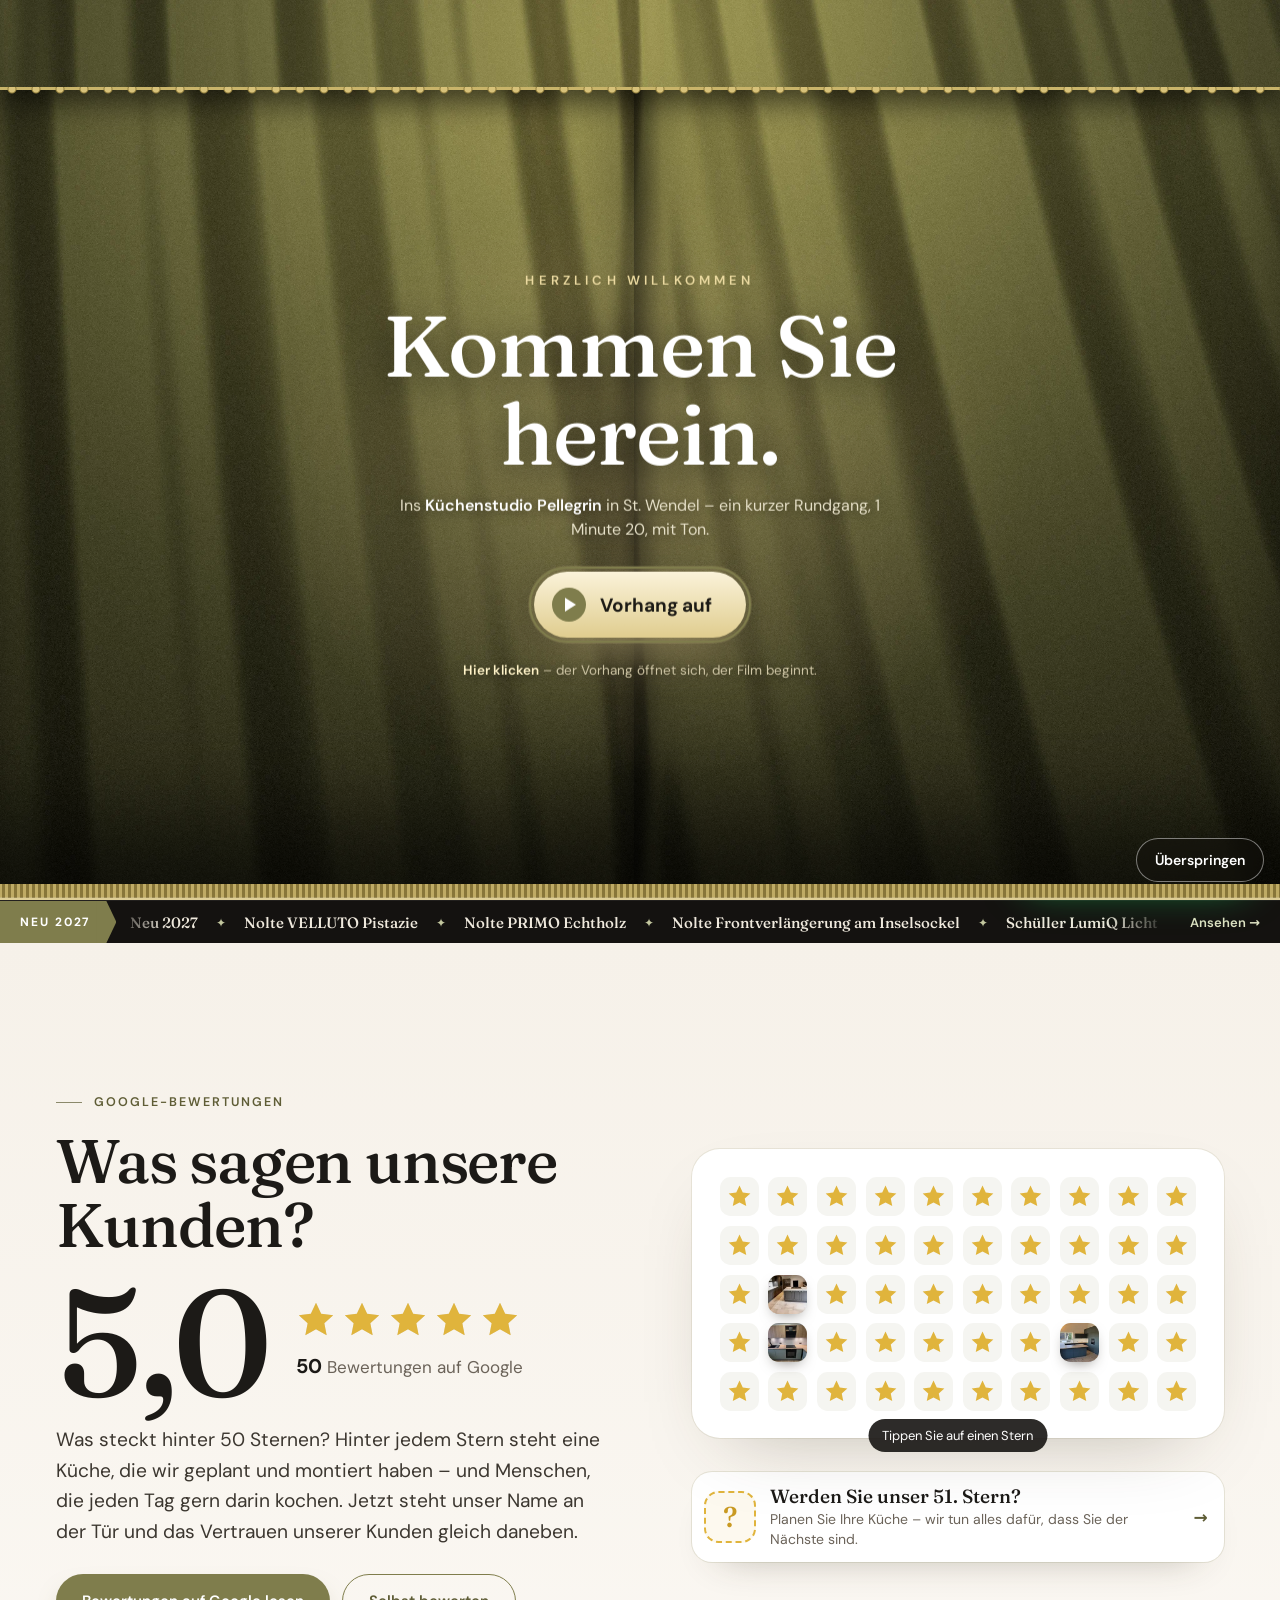
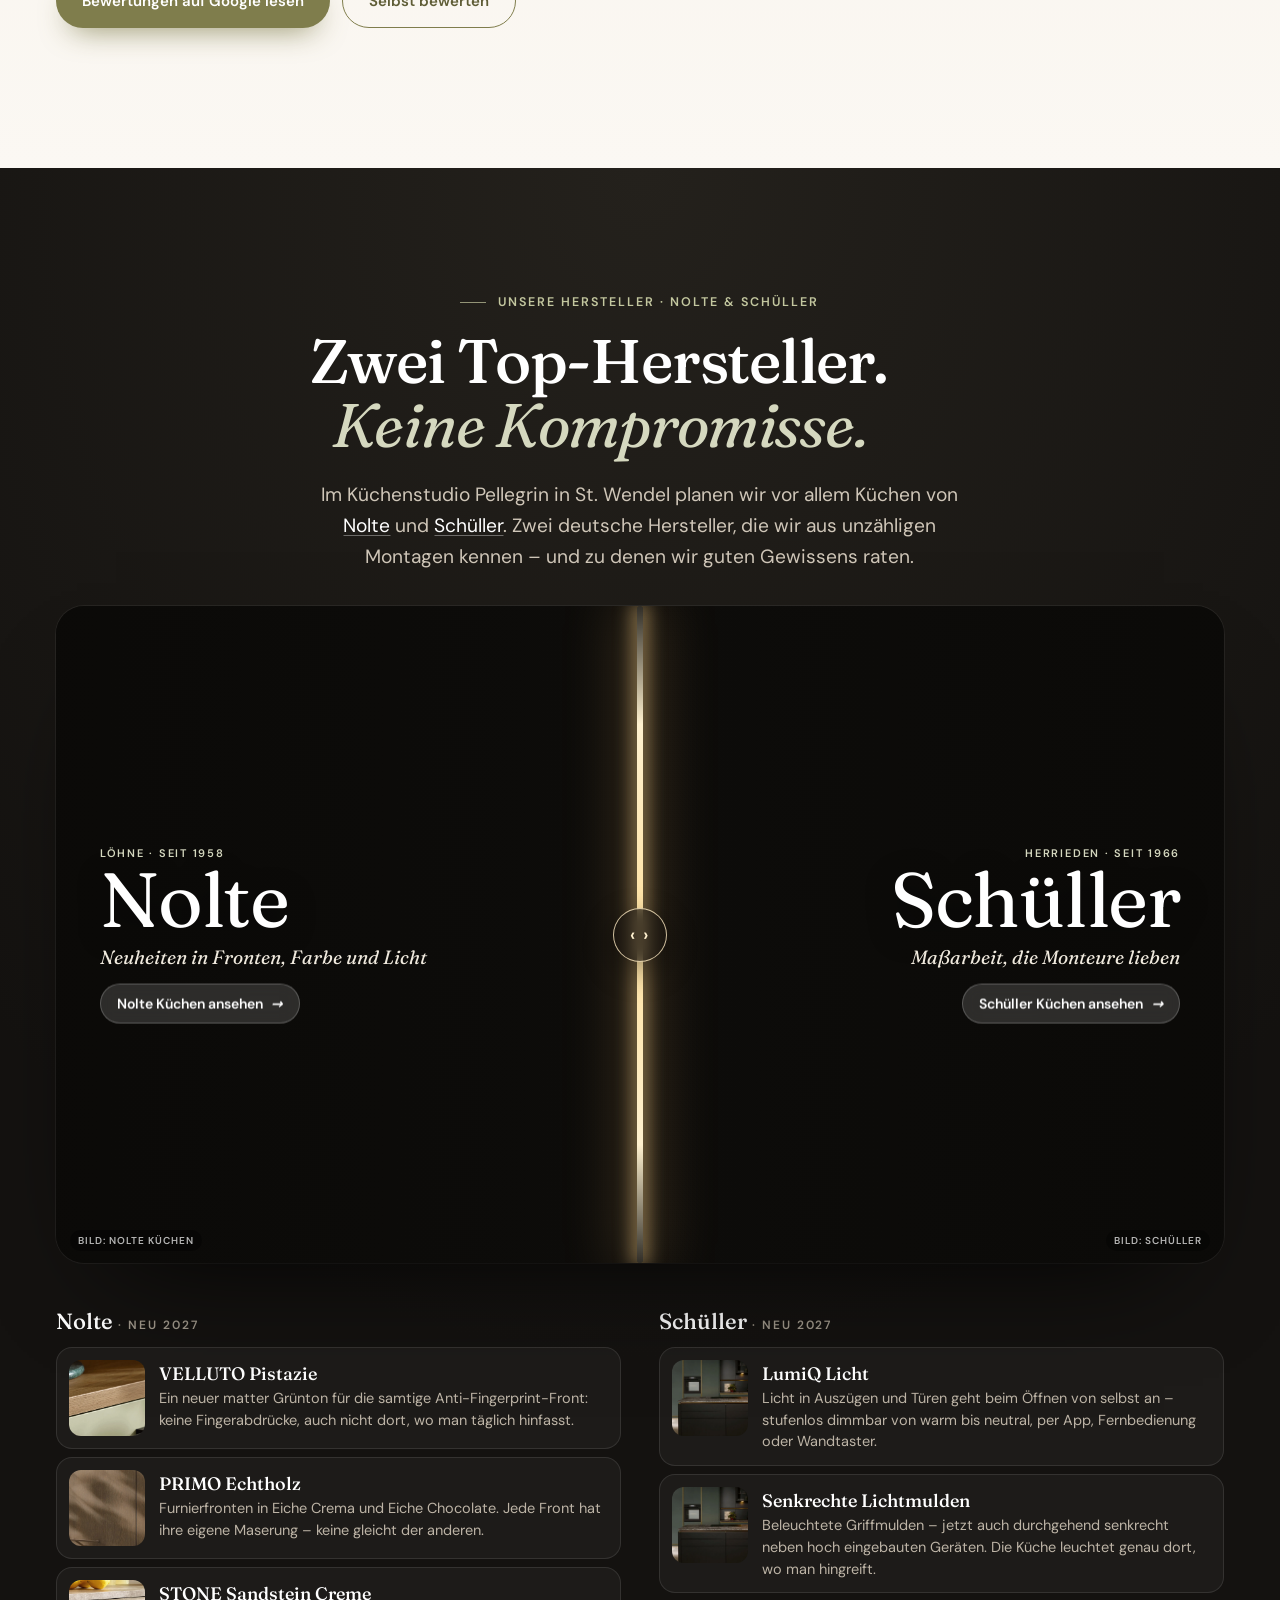
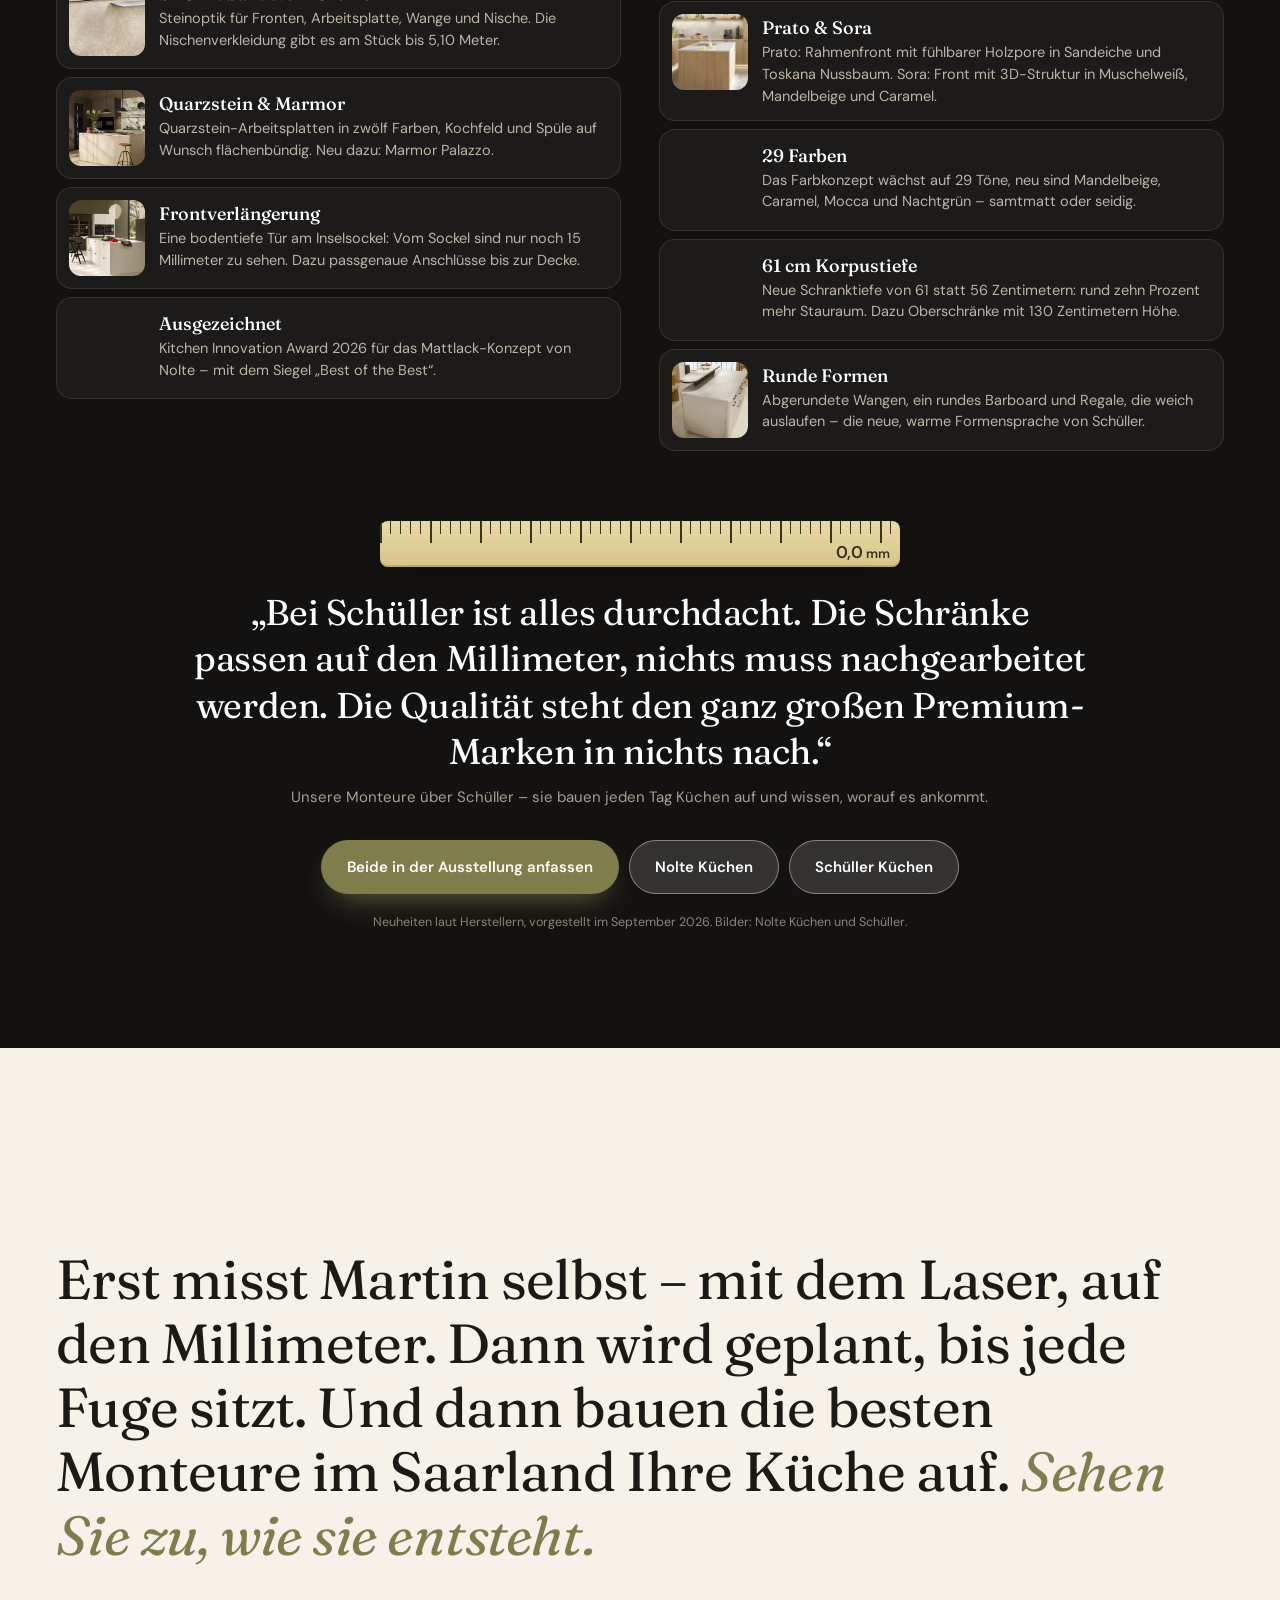
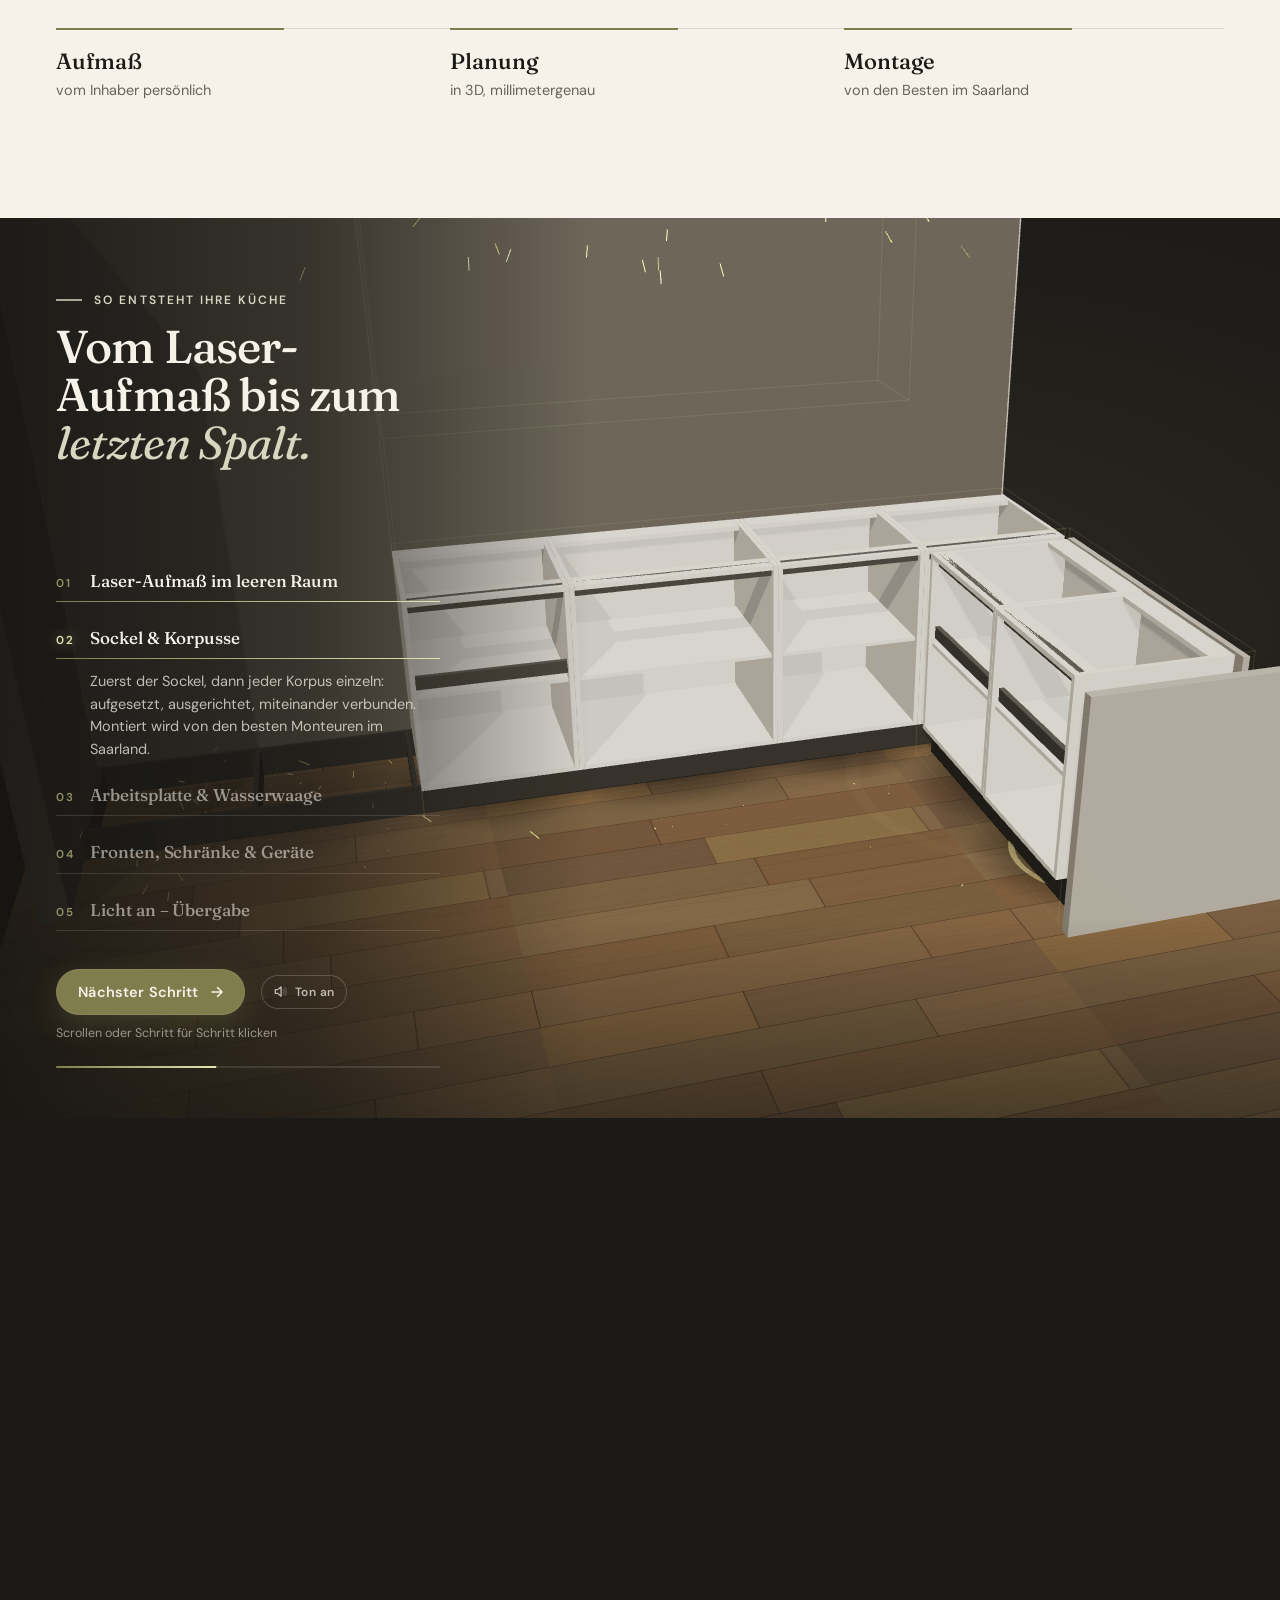
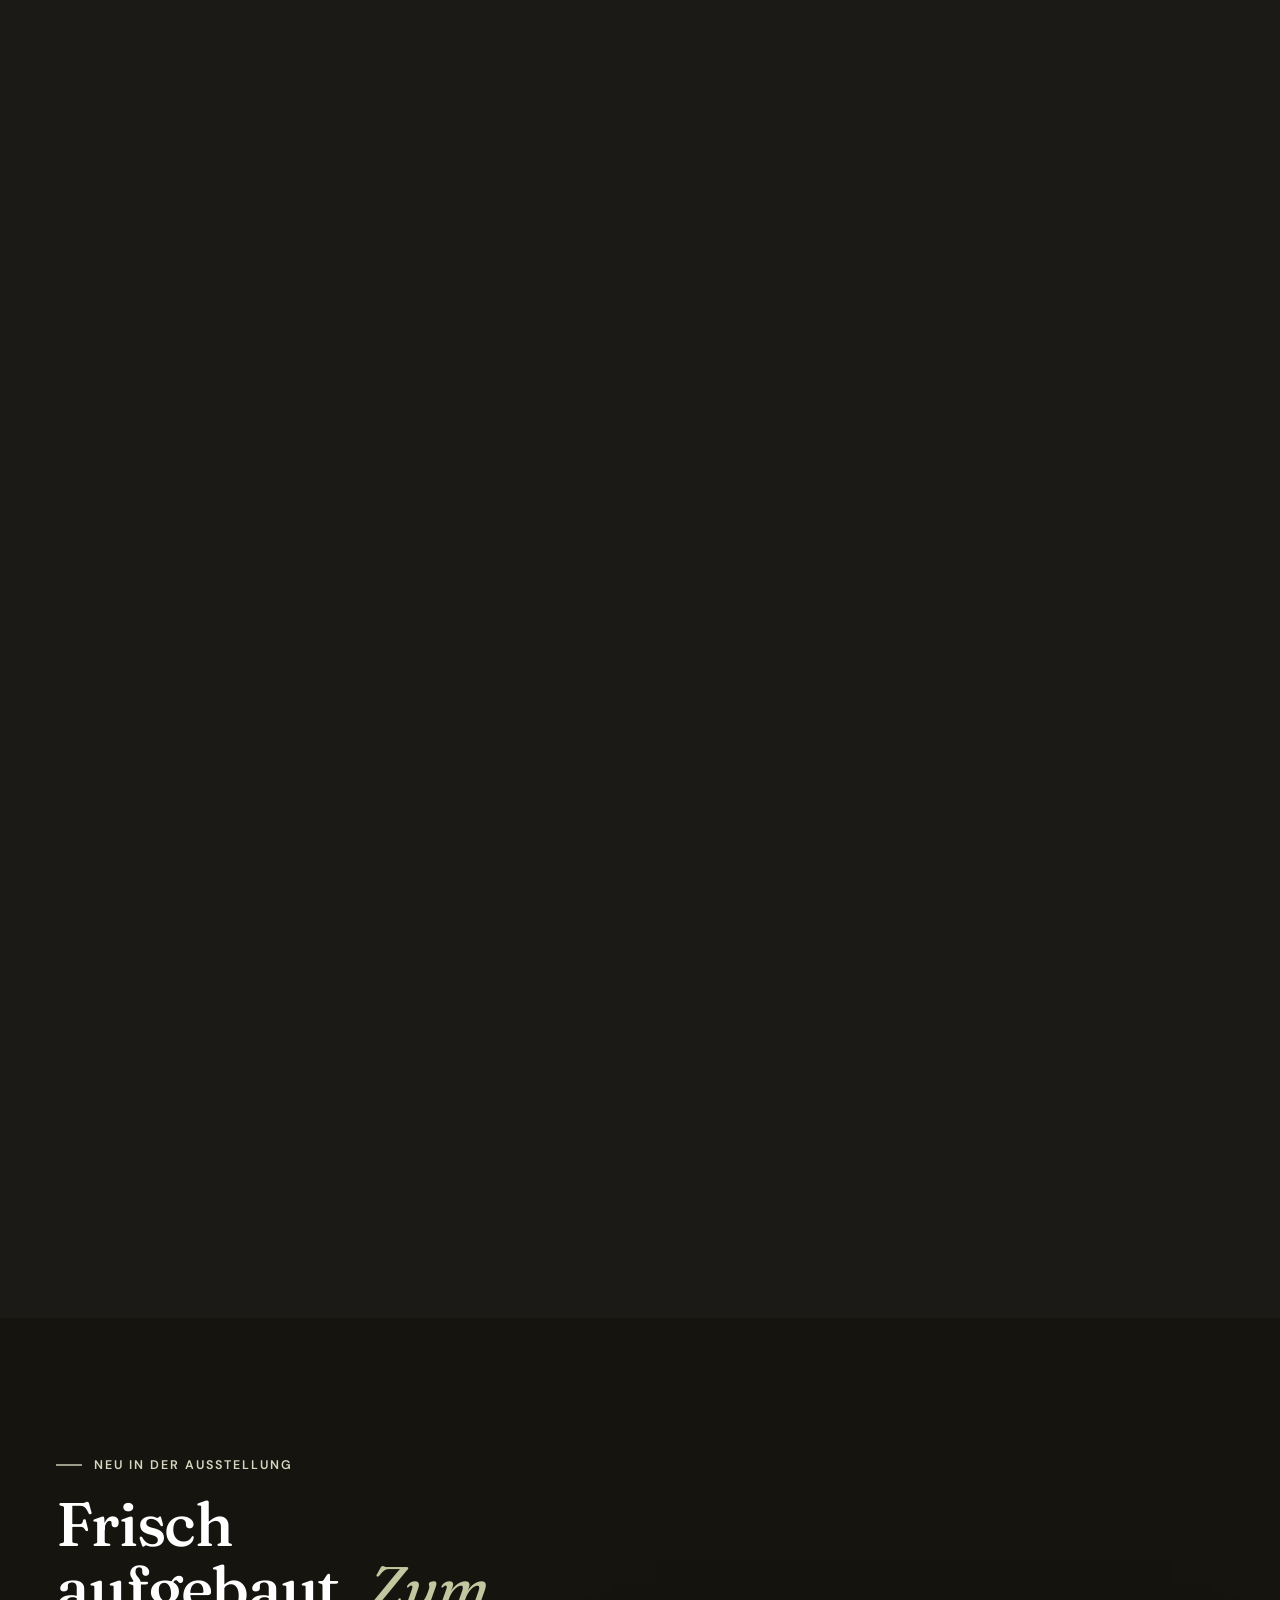
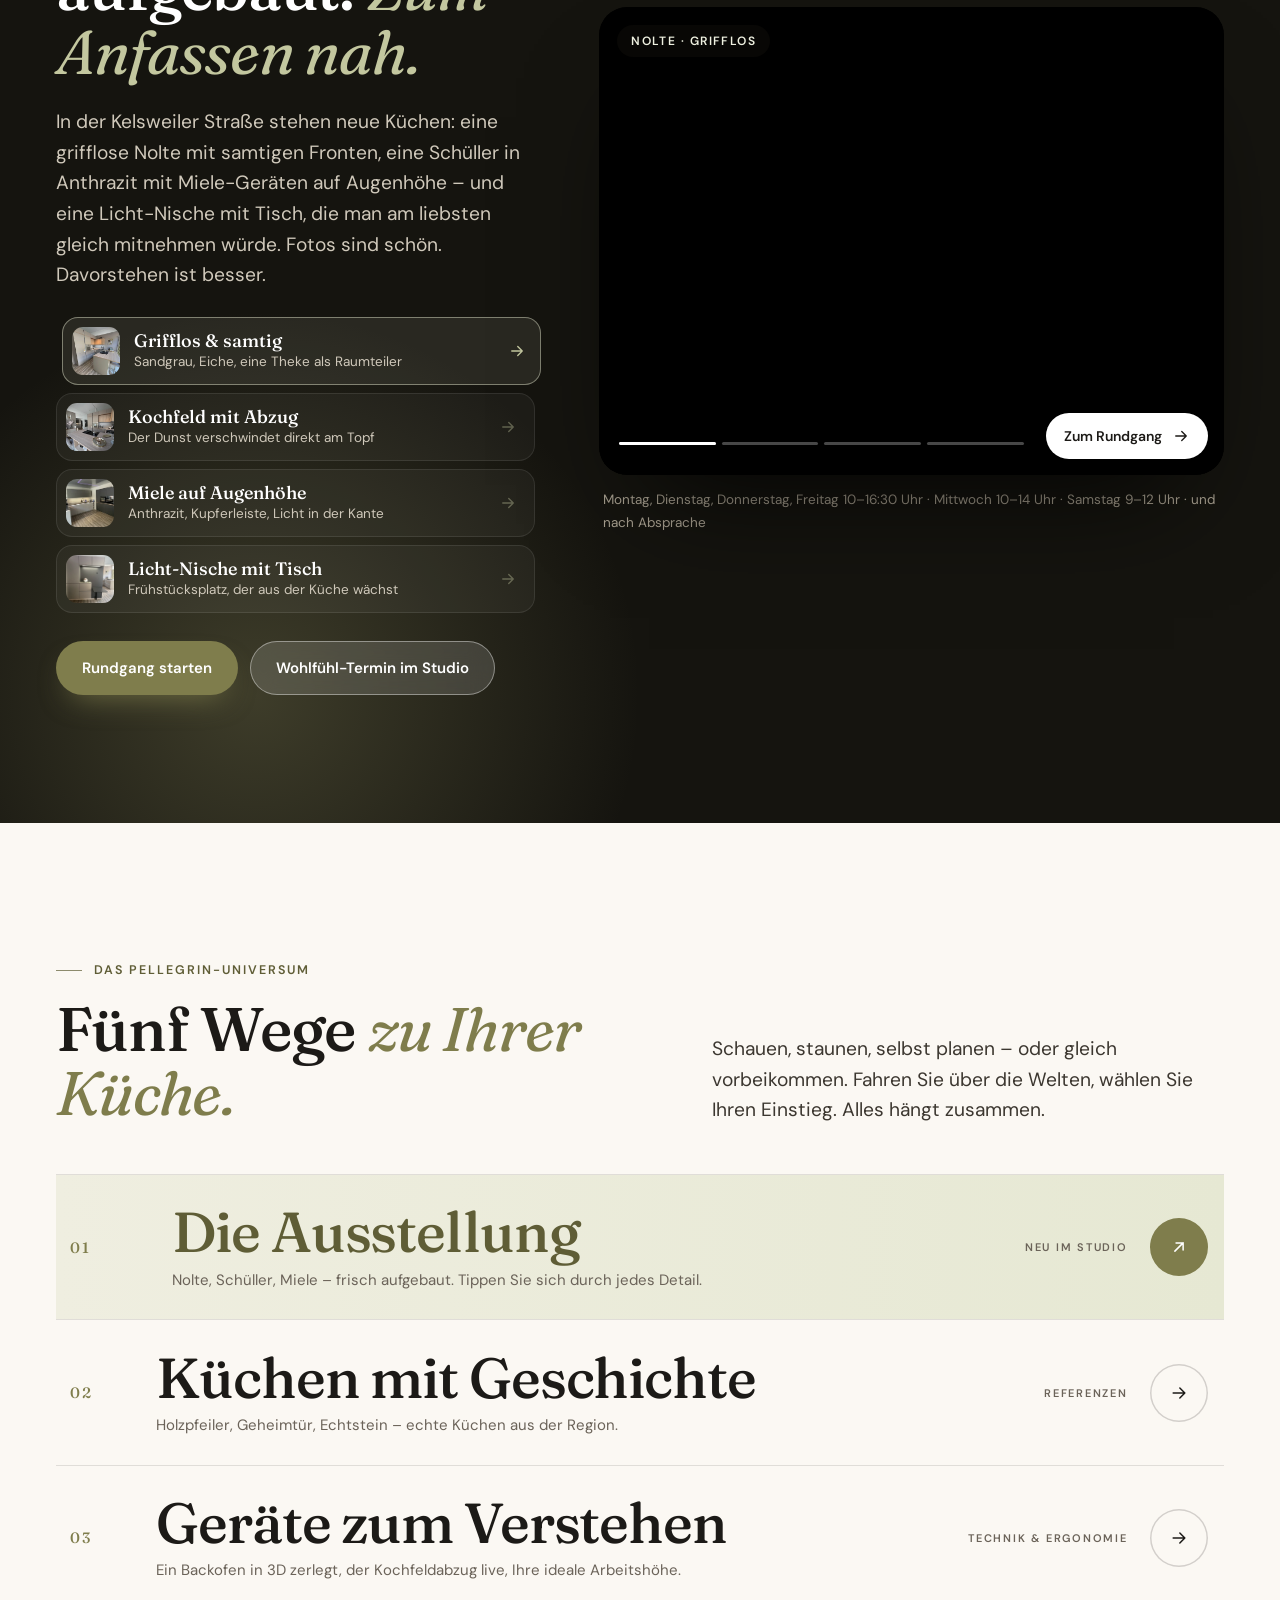
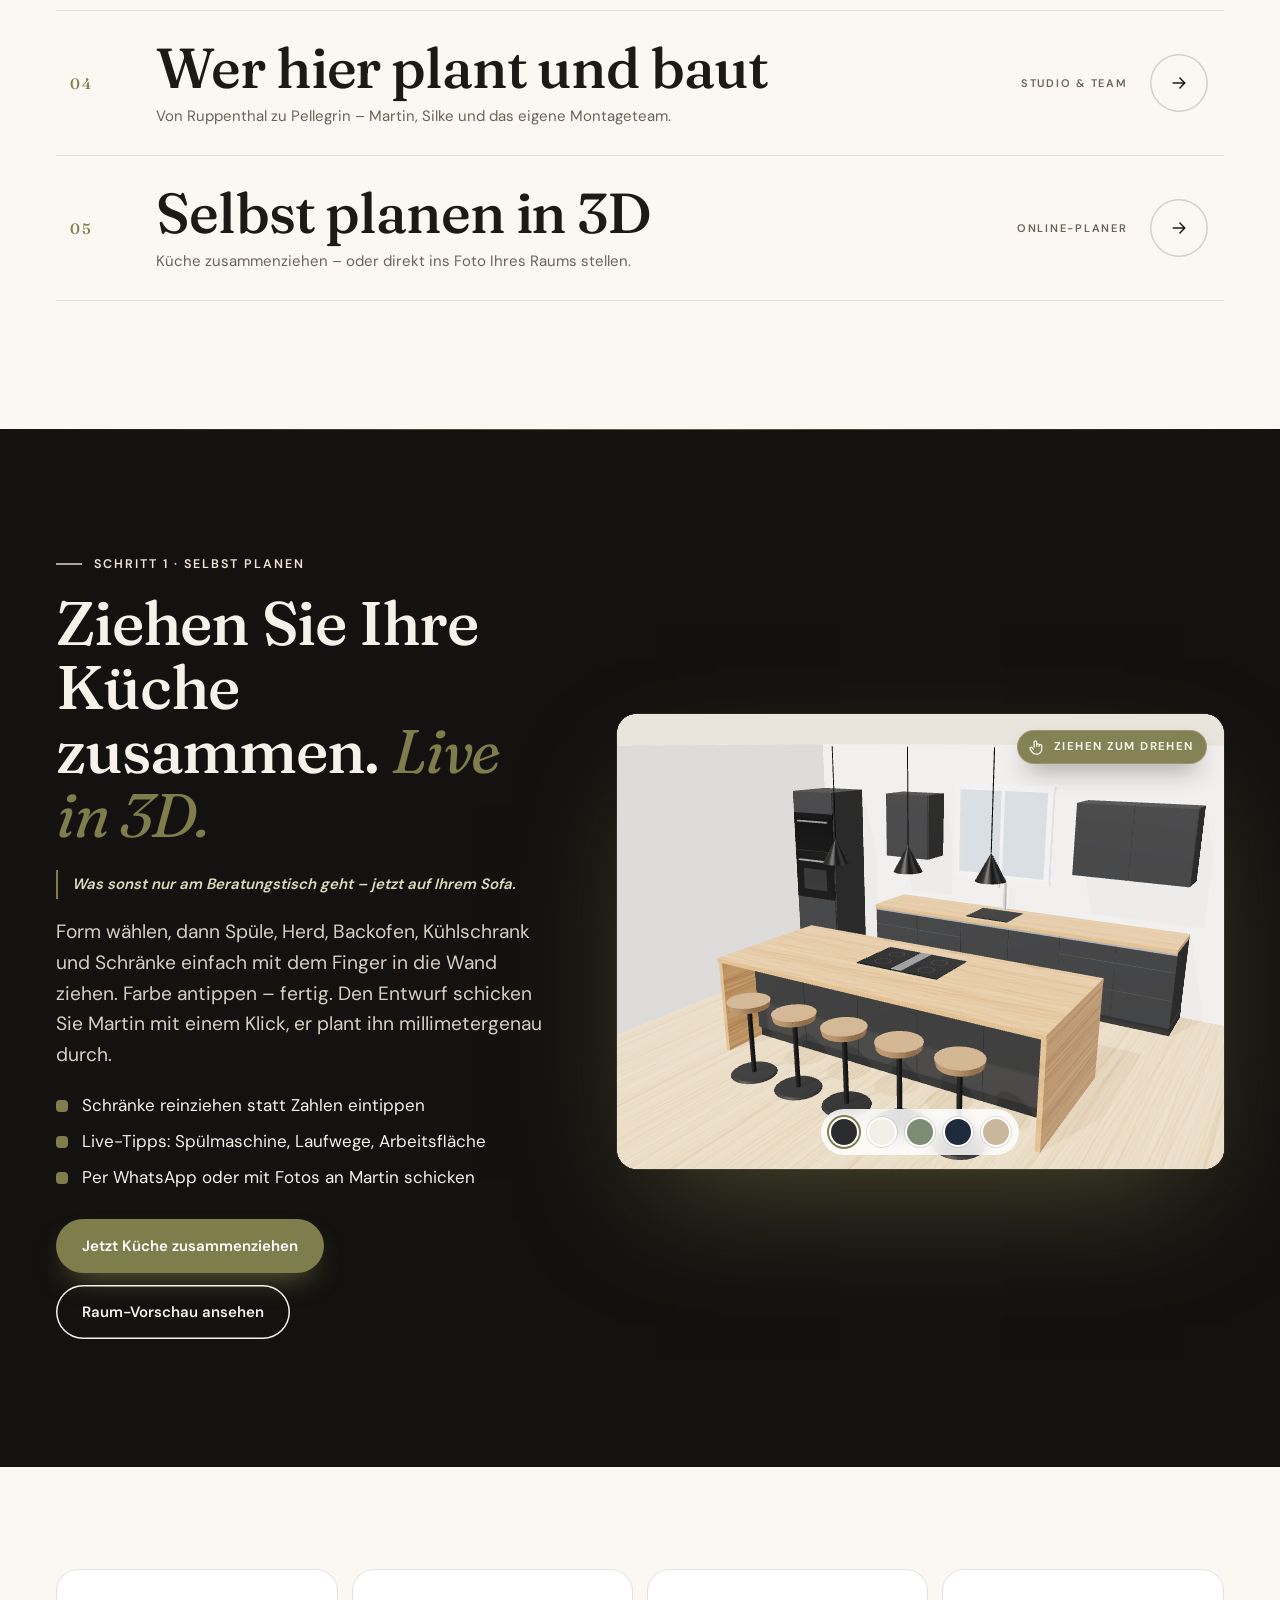
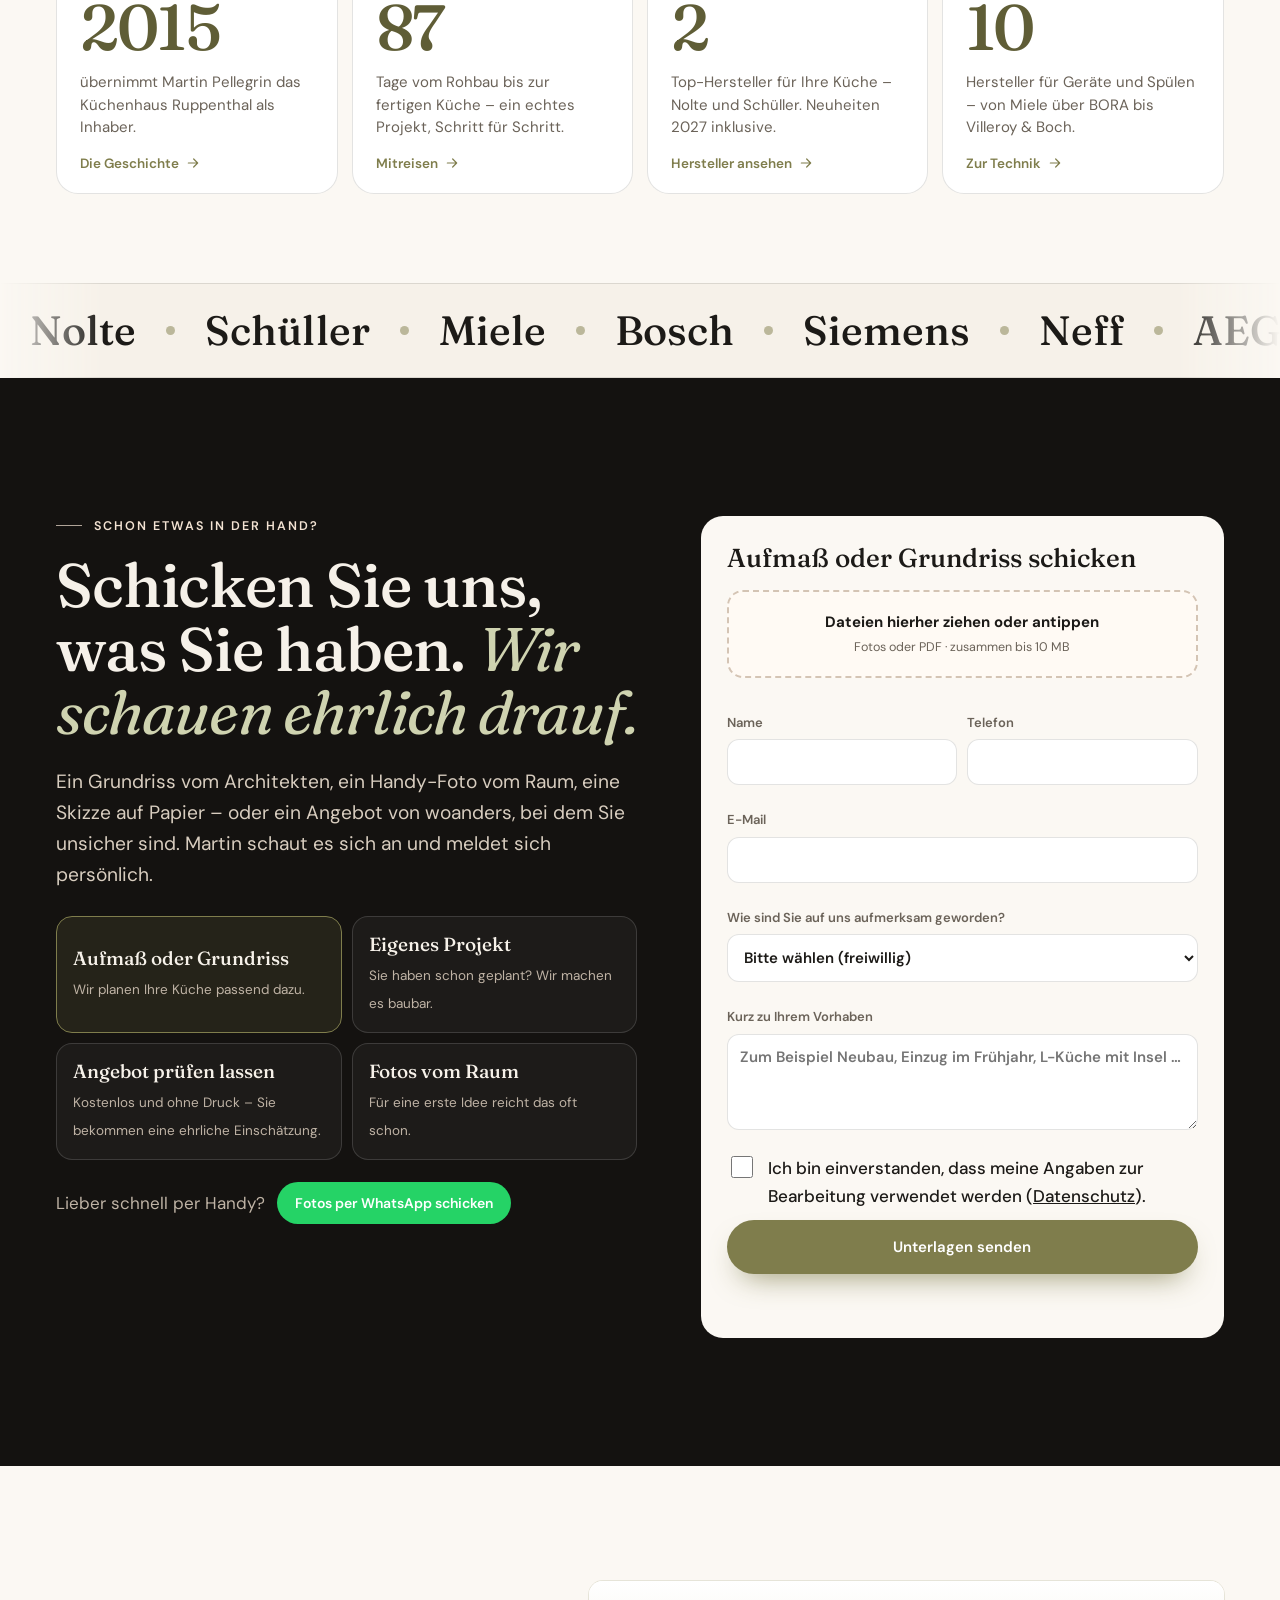
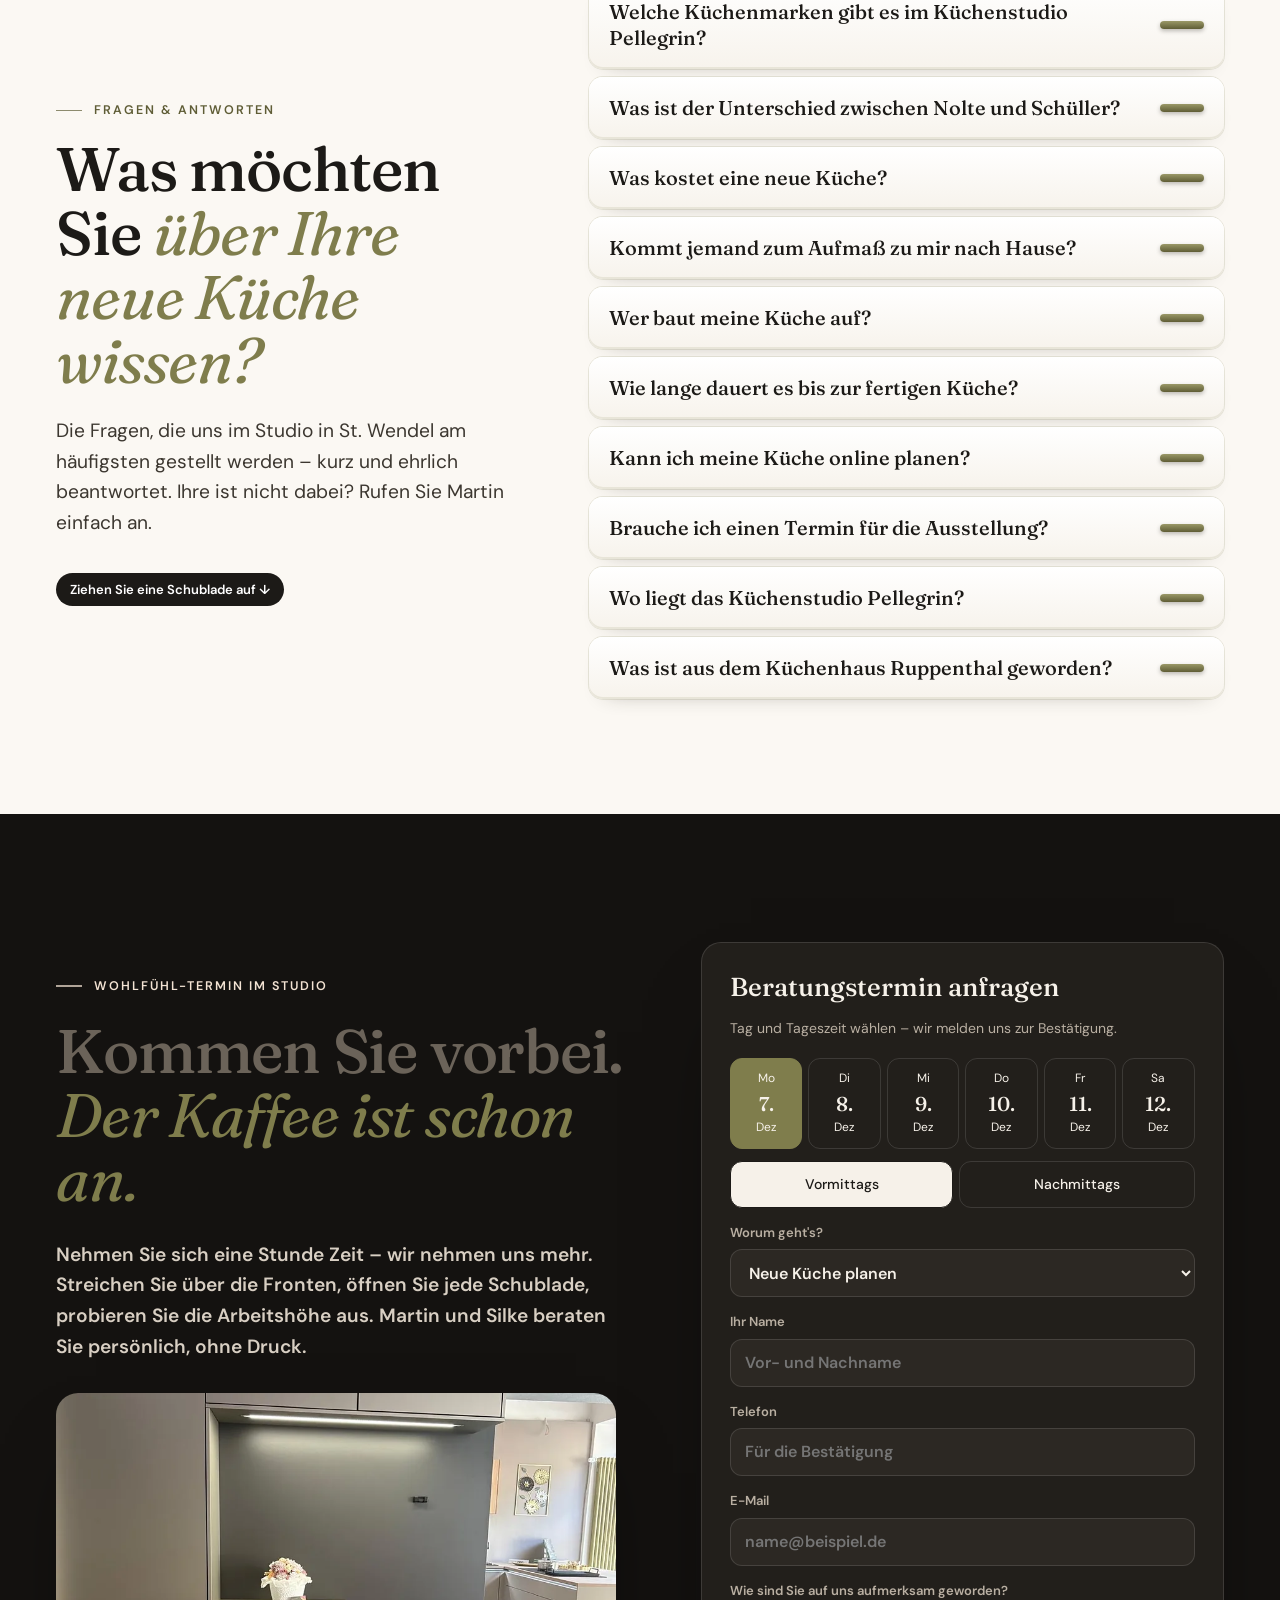
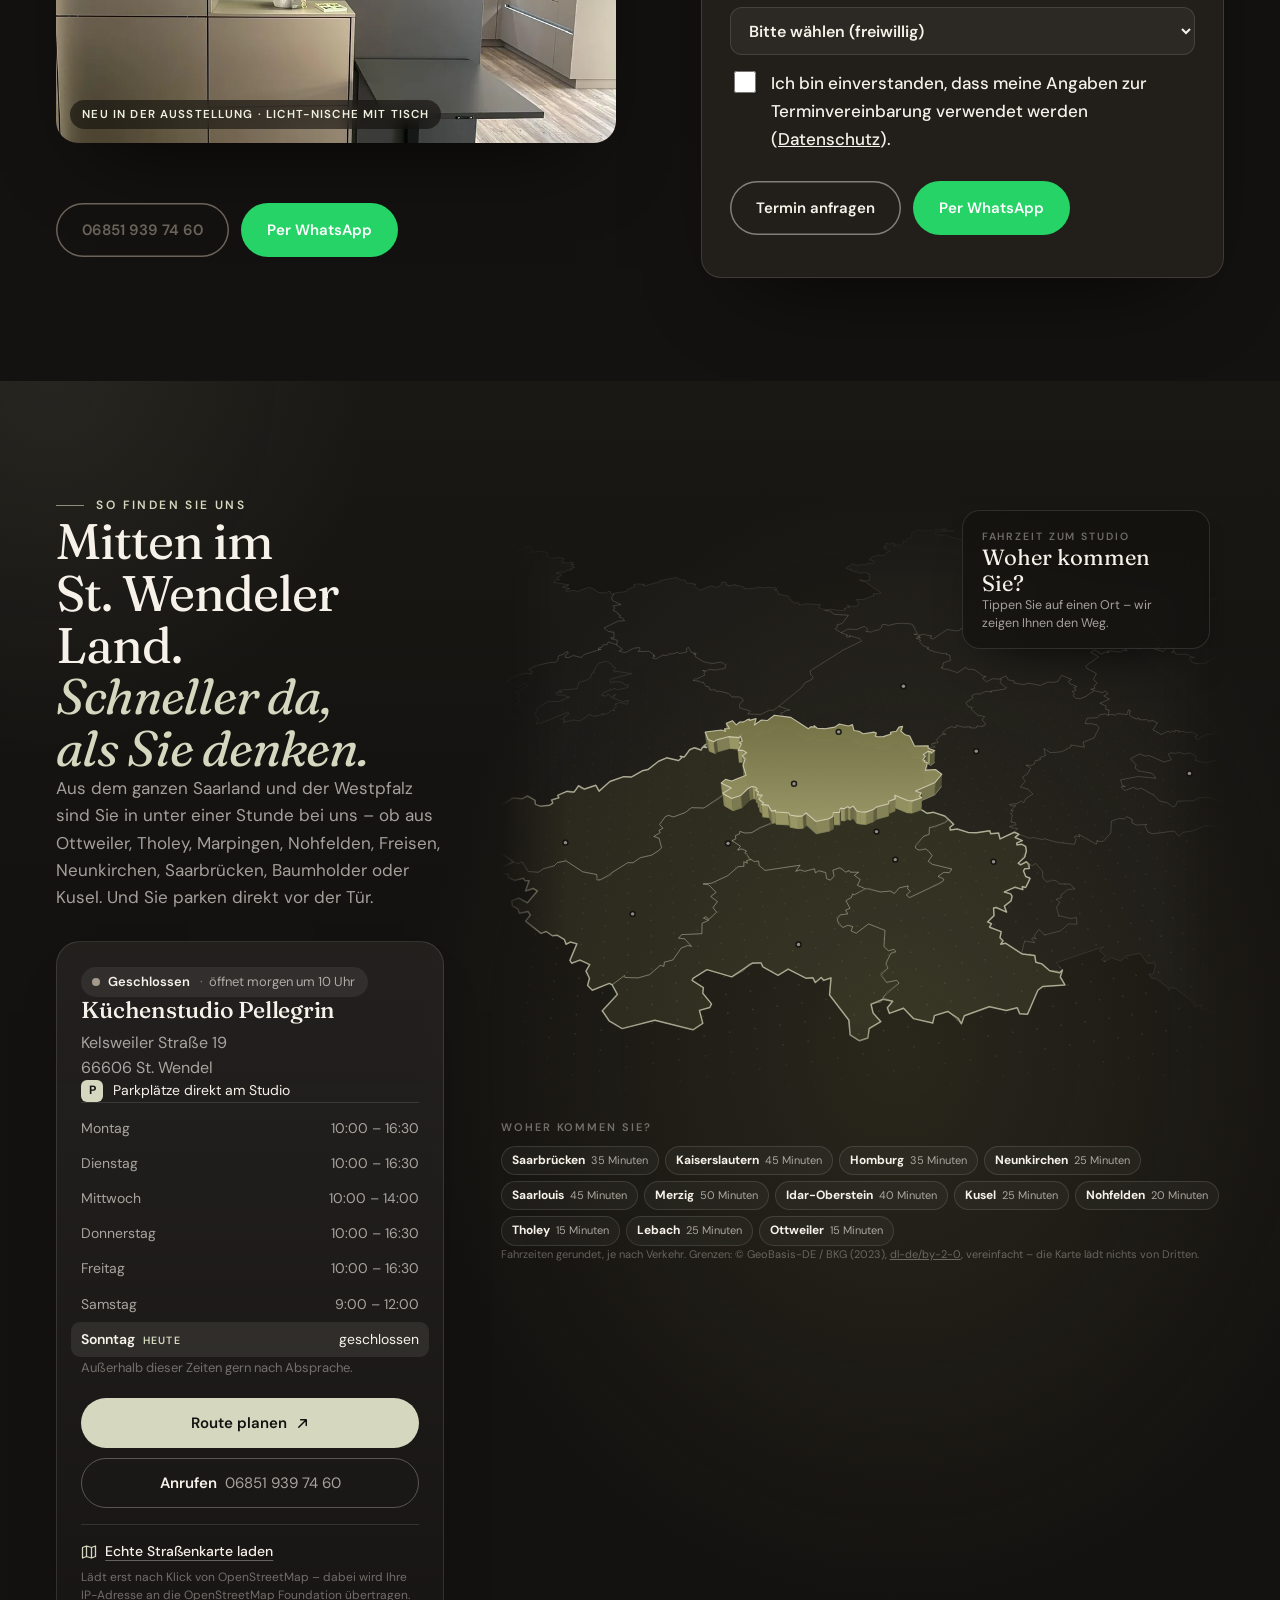
==== commit 70abf794: "Monteur Florian Mai auf Studio-Seite Co-Authored-By: Claude Opus 5.5 <noreply@anthropic.com> Claude-" ====
--- a/index.html
+++ b/index.html
@@ -27,12 +27,12 @@
 <link rel="apple-touch-icon" href="img/apple-touch-icon.png">
 <link rel="preload" href="fonts/fraunces-latin-500-normal.woff2" as="font" type="font/woff2" crossorigin>
 <style>:where(img[height]){height:auto}</style>
-<link rel="stylesheet" href="assets/style.css?v=1793868009">
-<link rel="stylesheet" href="assets/kp.css?v=1793868009">
-<link rel="stylesheet" href="assets/pg.css?v=1793868009">
-<link rel="stylesheet" href="assets/brand.css?v=1793868009">
-<link rel="stylesheet" href="assets/mk2.css?v=1793868009">
-<link rel="stylesheet" href="assets/uni.css?v=1793868009"><link rel="stylesheet" href="assets/montage.css?v=1793868009"><link rel="stylesheet" href="assets/karte.css?v=1793868009">
+<link rel="stylesheet" href="assets/style.css?v=1794422262">
+<link rel="stylesheet" href="assets/kp.css?v=1794422262">
+<link rel="stylesheet" href="assets/pg.css?v=1794422262">
+<link rel="stylesheet" href="assets/brand.css?v=1794422262">
+<link rel="stylesheet" href="assets/mk2.css?v=1794422262">
+<link rel="stylesheet" href="assets/uni.css?v=1794422262"><link rel="stylesheet" href="assets/montage.css?v=1794422262"><link rel="stylesheet" href="assets/karte.css?v=1794422262">
 <script type="application/ld+json">{"@context": "https://schema.org", "@graph": [{"@type": ["HomeGoodsStore", "LocalBusiness"], "@id": "https://kuechenstudio-pellegrin.de/#studio", "name": "Küchenstudio Pellegrin", "alternateName": ["Küchenhaus Ruppenthal", "Pellegrin Küchenstudio"], "description": "Küchenstudio in St. Wendel (Saarland): Nolte und Schüller Küchen, Küchenplanung in 3D, Aufmaß durch den Inhaber, Lieferung und Montage durch erfahrene Küchenmonteure.", "url": "https://kuechenstudio-pellegrin.de/", "logo": "https://kuechenstudio-pellegrin.de/img/apple-touch-icon.png", "image": ["https://kuechenstudio-pellegrin.de/og.jpg", "https://kuechenstudio-pellegrin.de/img/hero26_d.webp"], "telephone": "+4968519397460", "email": "info@kuechenstudio-pellegrin.de", "founder": {"@type": "Person", "name": "Martin Pellegrin", "jobTitle": "Inhaber"}, "address": {"@type": "PostalAddress", "streetAddress": "Kelsweiler Straße 19", "postalCode": "66606", "addressLocality": "St. Wendel", "addressRegion": "Saarland", "addressCountry": "DE"}, "geo": {"@type": "GeoCoordinates", "latitude": 49.4685, "longitude": 7.1645}, "hasMap": "https://www.google.com/maps/search/?api=1&query=Kelsweiler%20Stra%C3%9Fe%2019%2C%2066606%20St.%20Wendel", "openingHoursSpecification": [{"@type": "OpeningHoursSpecification", "dayOfWeek": ["Monday", "Tuesday", "Thursday", "Friday"], "opens": "10:00", "closes": "16:30"}, {"@type": "OpeningHoursSpecification", "dayOfWeek": ["Wednesday"], "opens": "10:00", "closes": "14:00"}, {"@type": "OpeningHoursSpecification", "dayOfWeek": ["Saturday"], "opens": "09:00", "closes": "12:00"}], "areaServed": [{"@type": "City", "name": "St. Wendel"}, {"@type": "City", "name": "Ottweiler"}, {"@type": "City", "name": "Tholey"}, {"@type": "City", "name": "Marpingen"}, {"@type": "City", "name": "Nohfelden"}, {"@type": "City", "name": "Freisen"}, {"@type": "City", "name": "Oberthal"}, {"@type": "City", "name": "Namborn"}, {"@type": "City", "name": "Neunkirchen"}, {"@type": "City", "name": "Saarbrücken"}, {"@type": "City", "name": "Baumholder"}, {"@type": "City", "name": "Kusel"}, {"@type": "State", "name": "Saarland"}], "brand": [{"@type": "Brand", "name": "Nolte Küchen", "url": "https://www.nolte-kuechen.com"}, {"@type": "Brand", "name": "Schüller Küchen", "url": "https://www.schueller.de"}], "knowsAbout": ["Küchenplanung", "Küchenmontage", "Nolte Küchen", "Schüller Küchen", "Einbaugeräte", "Kochfeldabzug", "Ergonomie in der Küche"], "hasOfferCatalog": {"@type": "OfferCatalog", "name": "Leistungen", "itemListElement": [{"@type": "Offer", "itemOffered": {"@type": "Service", "name": "Küchenplanung in 3D"}}, {"@type": "Offer", "itemOffered": {"@type": "Service", "name": "Aufmaß vor Ort durch den Inhaber"}}, {"@type": "Offer", "itemOffered": {"@type": "Service", "name": "Online-Küchenplaner mit Raumfoto"}}, {"@type": "Offer", "itemOffered": {"@type": "Service", "name": "Lieferung und Küchenmontage durch erfahrene Küchenmonteure"}}, {"@type": "Offer", "itemOffered": {"@type": "Service", "name": "Küchenausstellung mit Nolte und Schüller"}}]}, "sameAs": ["https://www.google.com/maps/place/?q=place_id:ChIJKTbr8p_qlUcREDhps3uUdVs"], "aggregateRating": {"@type": "AggregateRating", "ratingValue": "5.0", "bestRating": "5", "reviewCount": 50}}, {"@type": "WebSite", "@id": "https://kuechenstudio-pellegrin.de/#website", "url": "https://kuechenstudio-pellegrin.de/", "name": "Küchenstudio Pellegrin", "inLanguage": "de-DE", "publisher": {"@id": "https://kuechenstudio-pellegrin.de/#studio"}}, {"@type": "WebPage", "@id": "https://kuechenstudio-pellegrin.de/#seite", "url": "https://kuechenstudio-pellegrin.de/", "name": "Küchenstudio St. Wendel – Nolte & Schüller Küchen | Pellegrin", "description": "Küchenstudio Pellegrin in St. Wendel, früher Küchenhaus Ruppenthal: Nolte und Schüller, Planung in 3D, Aufmaß vom Inhaber, Montage durch die besten Monteure.", "inLanguage": "de-DE", "isPartOf": {"@id": "https://kuechenstudio-pellegrin.de/#website"}, "about": {"@id": "https://kuechenstudio-pellegrin.de/#studio"}}, {"@type": "FAQPage", "@id": "https://kuechenstudio-pellegrin.de/#fragen", "mainEntity": [{"@type": "Question", "name": "Welche Küchenmarken gibt es im Küchenstudio Pellegrin?", "acceptedAnswer": {"@type": "Answer", "text": "Wir planen und verkaufen vor allem Küchen von Nolte und Schüller – zwei deutsche Markenhersteller, die wir aus vielen Montagen kennen. Dazu Einbaugeräte unter anderem von Miele, BORA, Siemens, Bosch und Neff sowie Spülen von Blanco und Villeroy & Boch."}}, {"@type": "Question", "name": "Was ist der Unterschied zwischen Nolte und Schüller?", "acceptedAnswer": {"@type": "Answer", "text": "Beide sind deutsche Markenhersteller. Nolte aus Löhne (seit 1958) ist stark bei Neuheiten in Fronten, Farben und Oberflächen – zum Beispiel der samtigen Anti-Fingerprint-Front VELLUTO oder Echtholzfronten. Schüller aus Herrieden (Familienunternehmen seit 1966) steht für durchdachte Maßarbeit und Licht-Ideen wie LumiQ; unsere Monteure schätzen, wie genau die Schränke passen. Welche Marke zu Ihnen passt, zeigen wir Ihnen direkt in der Ausstellung."}}, {"@type": "Question", "name": "Was kostet eine neue Küche?", "acceptedAnswer": {"@type": "Answer", "text": "Das hängt vom Raum, von der Marke, den Fronten und den Geräten ab. Martin Pellegrin nennt Ihnen den Preis in einem persönlichen Angebot, nachdem er bei Ihnen gemessen hat. Vorab können Sie Ihre Wunschküche im Online-Planer zusammenstellen und als Anfrage schicken."}}, {"@type": "Question", "name": "Kommt jemand zum Aufmaß zu mir nach Hause?", "acceptedAnswer": {"@type": "Answer", "text": "Ja. Martin Pellegrin misst selbst – im Rohbau, nach dem Putz und vor der Bestellung noch einmal. Auf den Millimeter, mit Wasser, Strom und Fenstern."}}, {"@type": "Question", "name": "Wer baut meine Küche auf?", "acceptedAnswer": {"@type": "Answer", "text": "Unsere Küchen montieren die zwei besten Monteure im Saarland. Natan von natan.saarland achtet bei jeder Küche zu hundert Prozent auf Präzision und Perfektion – bis zum letzten Spalt. Rafael Filipiak ist Schreiner und montiert seit 30 Jahren Küchen: Für ihn ist nichts eine Überraschung, und jede Herausforderung ist ein schöner Arbeitstag, an den man sich gern erinnert, wenn die Lösung steht. Beide arbeiten lösungsorientiert und sauber und sind mit dem neuesten Werkzeug ausgestattet – Festool-Sägen, Tischkreissäge, Oberfräsen und Absaugung an jedem Schnitt. Damit sind wir besser ausgestattet als fast alle Küchenmonteure der Umgebung zusammen. So läuft die Montage ab."}}, {"@type": "Question", "name": "Wie lange dauert es bis zur fertigen Küche?", "acceptedAnswer": {"@type": "Answer", "text": "In besonders schnellen Fällen kann Ihre Küche schon ab drei Wochen nach dem Aufmaß geliefert werden. Im Normalfall dauert es ein bis zwei Wochen länger – das hängt von der Küche ab: Marke, Fronten und Ausstattung. Den genauen Liefer- und Montagetermin sagen wir Ihnen mit dem Auftrag."}}, {"@type": "Question", "name": "Kann ich meine Küche online planen?", "acceptedAnswer": {"@type": "Answer", "text": "Ja. Im Küchenplaner zeichnen Sie Ihren Raum, stellen Schränke und Geräte, sehen alles in 3D und können die Küche per Foto in Ihren eigenen Raum setzen. Die Planung schicken Sie mit einem Klick an Martin."}}, {"@type": "Question", "name": "Brauche ich einen Termin für die Ausstellung?", "acceptedAnswer": {"@type": "Answer", "text": "Sie können zu den Öffnungszeiten vorbeikommen: Montag, Dienstag, Donnerstag und Freitag 10 bis 16:30 Uhr, Mittwoch 10 bis 14 Uhr, Samstag 9 bis 12 Uhr. Für eine ausführliche Planung vereinbaren Sie am besten einen Termin. Parkplätze sind direkt vor der Tür."}}, {"@type": "Question", "name": "Wo liegt das Küchenstudio Pellegrin?", "acceptedAnswer": {"@type": "Answer", "text": "In der Kelsweiler Straße 19 in 66606 St. Wendel. Aus Ottweiler, Tholey, Marpingen, Nohfelden, Freisen, Neunkirchen, Saarbrücken, Baumholder und Kusel sind Sie in unter einer Stunde bei uns. Route planenKarte ansehenAnrufen"}}, {"@type": "Question", "name": "Was ist aus dem Küchenhaus Ruppenthal geworden?", "acceptedAnswer": {"@type": "Answer", "text": "Aus dem Küchenhaus Ruppenthal ist das Küchenstudio Pellegrin geworden: neuer Name, gleiches Team, gleiche Adresse in der Kelsweiler Straße 19 in St. Wendel."}}]}]}</script>
 </head>
 <body>
@@ -396,14 +396,14 @@
 <script src="js/gsap.min.js"></script>
 <script src="js/ScrollTrigger.min.js"></script>
 <script src="js/lenis.min.js"></script>
-<script src="assets/ki.js?v=1793868009"></script>
-<script src="assets/brand.js?v=1793868009"></script>
-<script src="assets/app.js?v=1793868009"></script>
-<script src="assets/pel-mail.js?v=1793868009"></script>
-<script src="assets/pg.js?v=1793868009"></script>
-<script>(function(){var d=0,m=document.querySelector("[data-pel-montage]");if(!m)return;function L(){if(d)return;d=1;var s=document.createElement("script");s.src="js/montage3d.js?v=1793868009";document.body.appendChild(s)}function I(){var r=window.requestIdleCallback;setTimeout(function(){r?r(L,{timeout:2500}):L()},1200)}function W(){if(document.readyState==="complete")L();else addEventListener("load",L,{once:true})}if(document.readyState==="complete")I();else addEventListener("load",I,{once:true});if("IntersectionObserver"in window)new IntersectionObserver(function(e,o){if(e[0].isIntersecting){o.disconnect();W()}},{rootMargin:"200px"}).observe(m);else W();addEventListener("load",function(){setTimeout(L,4000)},{once:true})})();</script>
-<script src="js/karte.js?v=1793868009" defer></script>
-<script src="assets/uni.js?v=1793868009"></script>
-<script src="assets/fe-bewertung.js?v=1793868009" data-delay="90" data-url="https://search.google.com/local/writereview?placeid=ChIJKTbr8p_qlUcREDhps3uUdVs" data-name="Google" data-accent="#6f6d40" data-skip="planer|impressum|datenschutz" data-bottom="22" data-bottom-m="90" defer></script>
+<script src="assets/ki.js?v=1794422262"></script>
+<script src="assets/brand.js?v=1794422262"></script>
+<script src="assets/app.js?v=1794422262"></script>
+<script src="assets/pel-mail.js?v=1794422262"></script>
+<script src="assets/pg.js?v=1794422262"></script>
+<script>(function(){var d=0,m=document.querySelector("[data-pel-montage]");if(!m)return;function L(){if(d)return;d=1;var s=document.createElement("script");s.src="js/montage3d.js?v=1794422262";document.body.appendChild(s)}function I(){var r=window.requestIdleCallback;setTimeout(function(){r?r(L,{timeout:2500}):L()},1200)}function W(){if(document.readyState==="complete")L();else addEventListener("load",L,{once:true})}if(document.readyState==="complete")I();else addEventListener("load",I,{once:true});if("IntersectionObserver"in window)new IntersectionObserver(function(e,o){if(e[0].isIntersecting){o.disconnect();W()}},{rootMargin:"200px"}).observe(m);else W();addEventListener("load",function(){setTimeout(L,4000)},{once:true})})();</script>
+<script src="js/karte.js?v=1794422262" defer></script>
+<script src="assets/uni.js?v=1794422262"></script>
+<script src="assets/fe-bewertung.js?v=1794422262" data-delay="90" data-url="https://search.google.com/local/writereview?placeid=ChIJKTbr8p_qlUcREDhps3uUdVs" data-name="Google" data-accent="#6f6d40" data-skip="planer|impressum|datenschutz" data-bottom="22" data-bottom-m="90" defer></script>
 </body>
 </html>
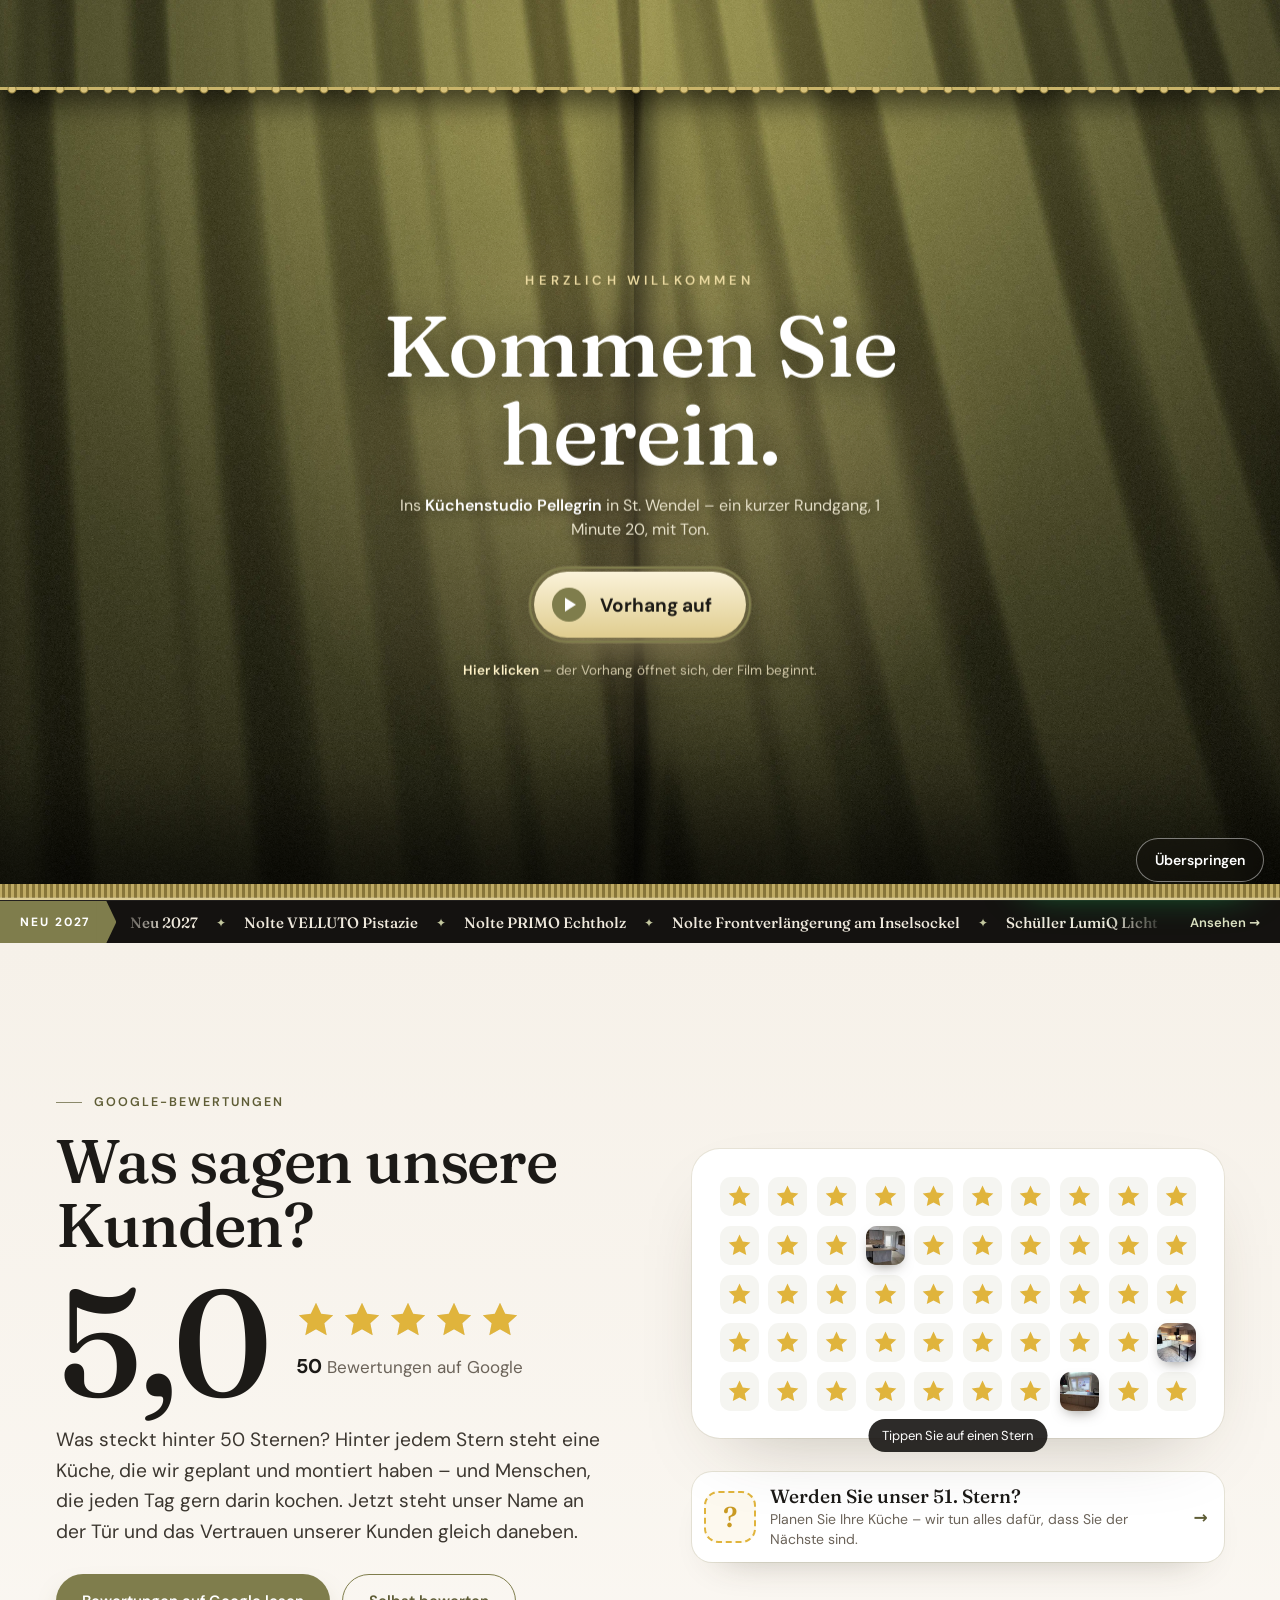
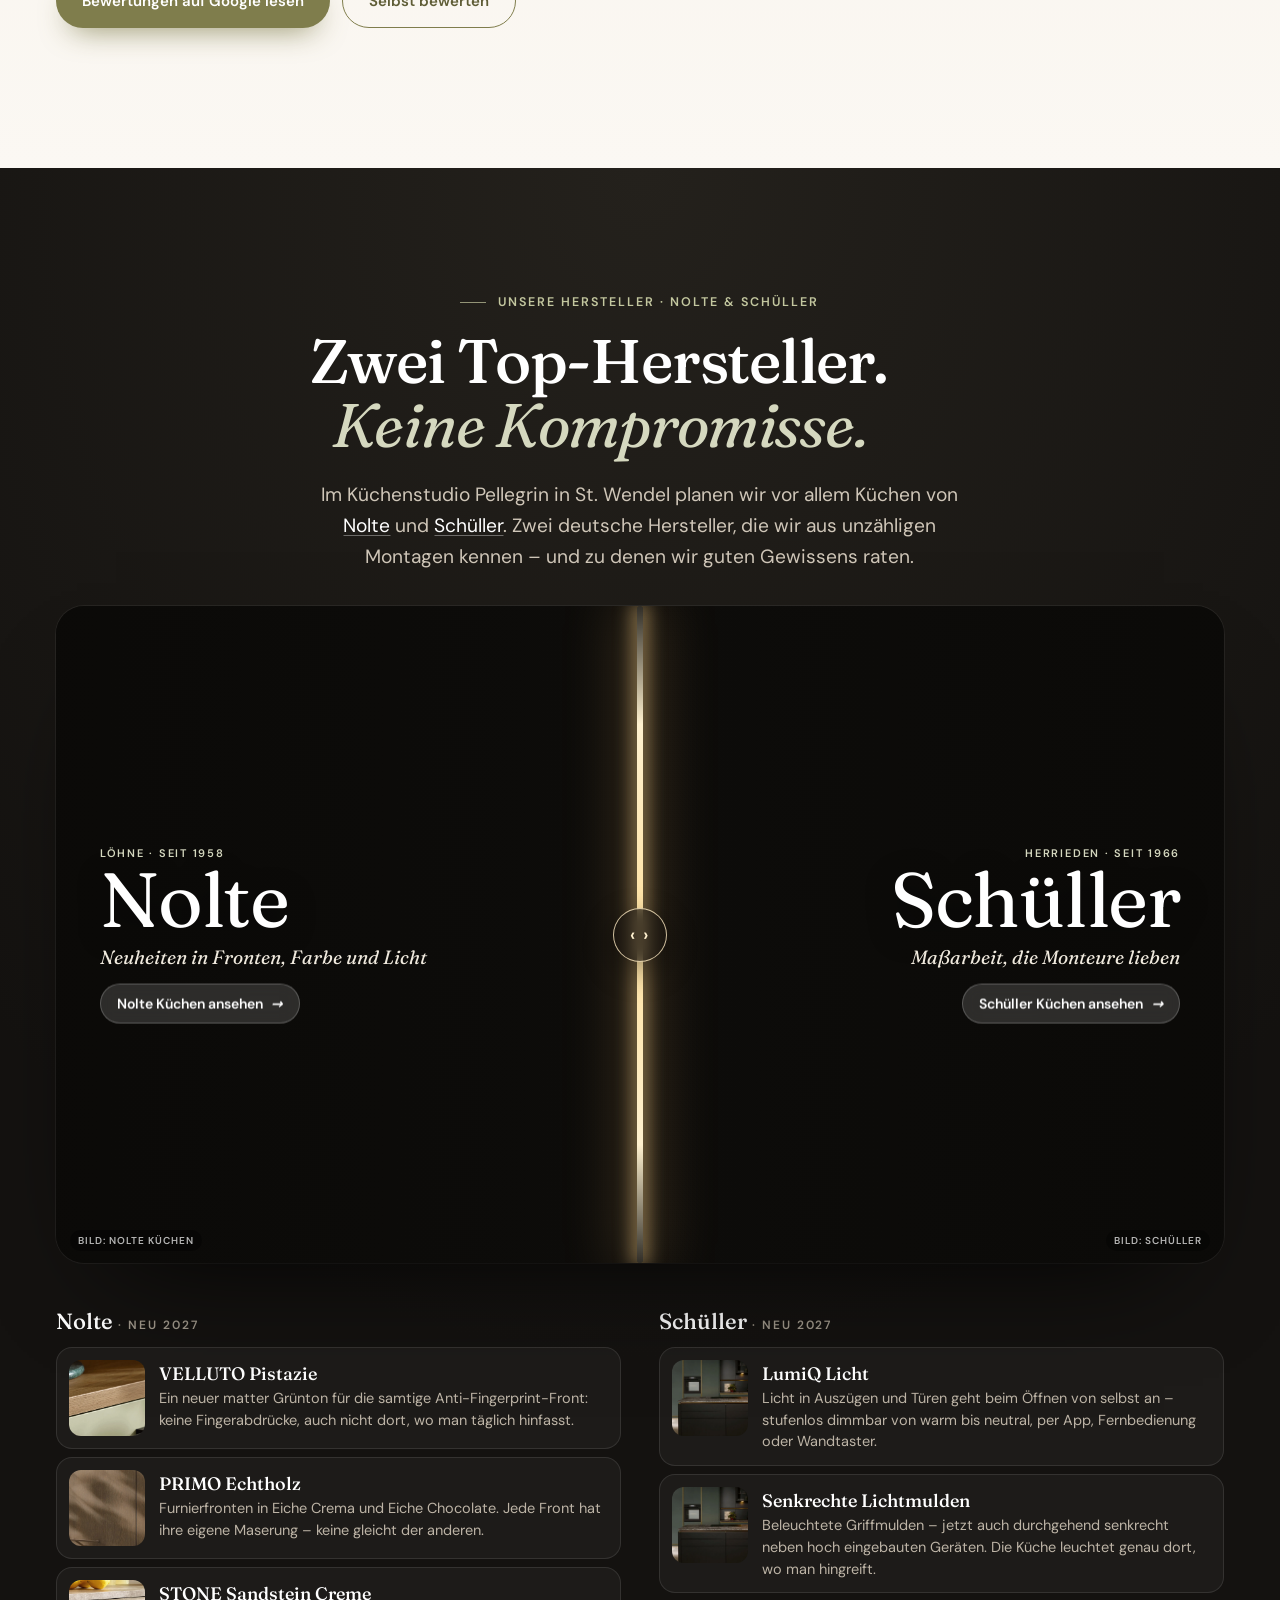
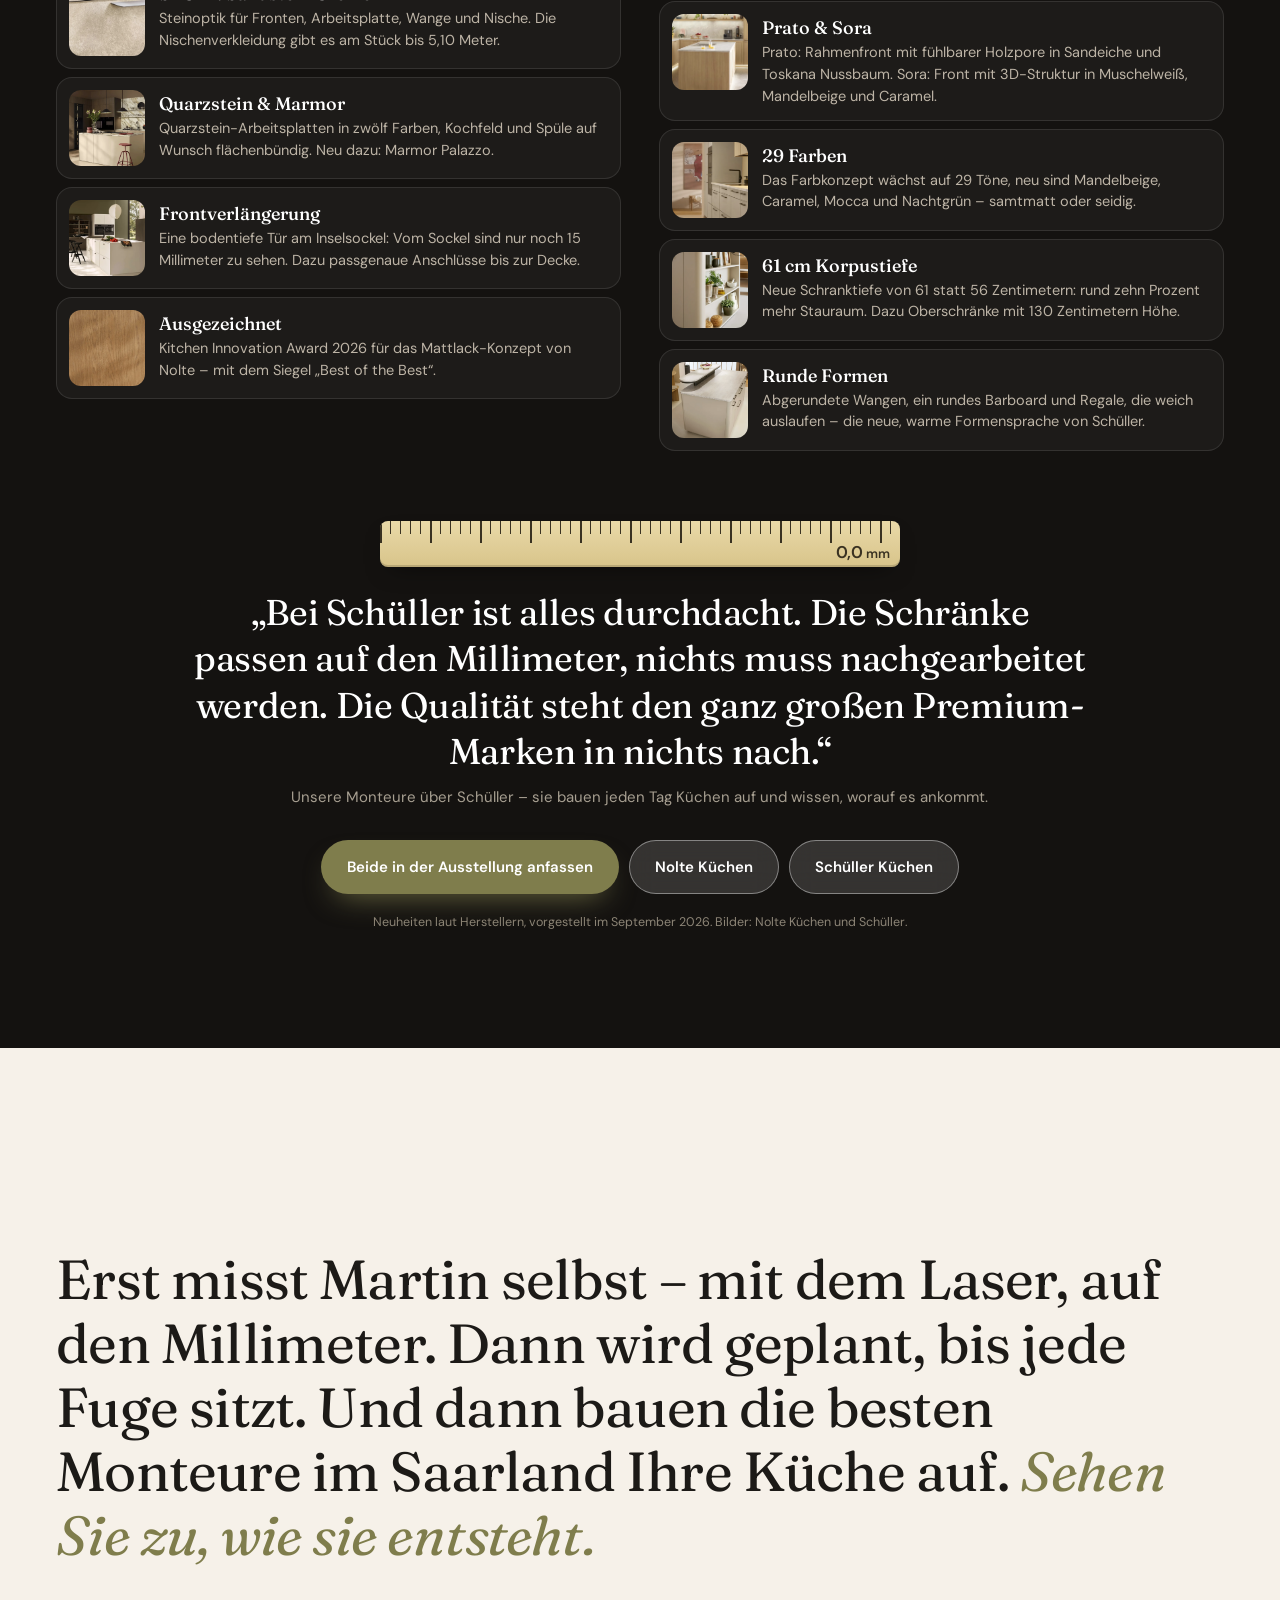
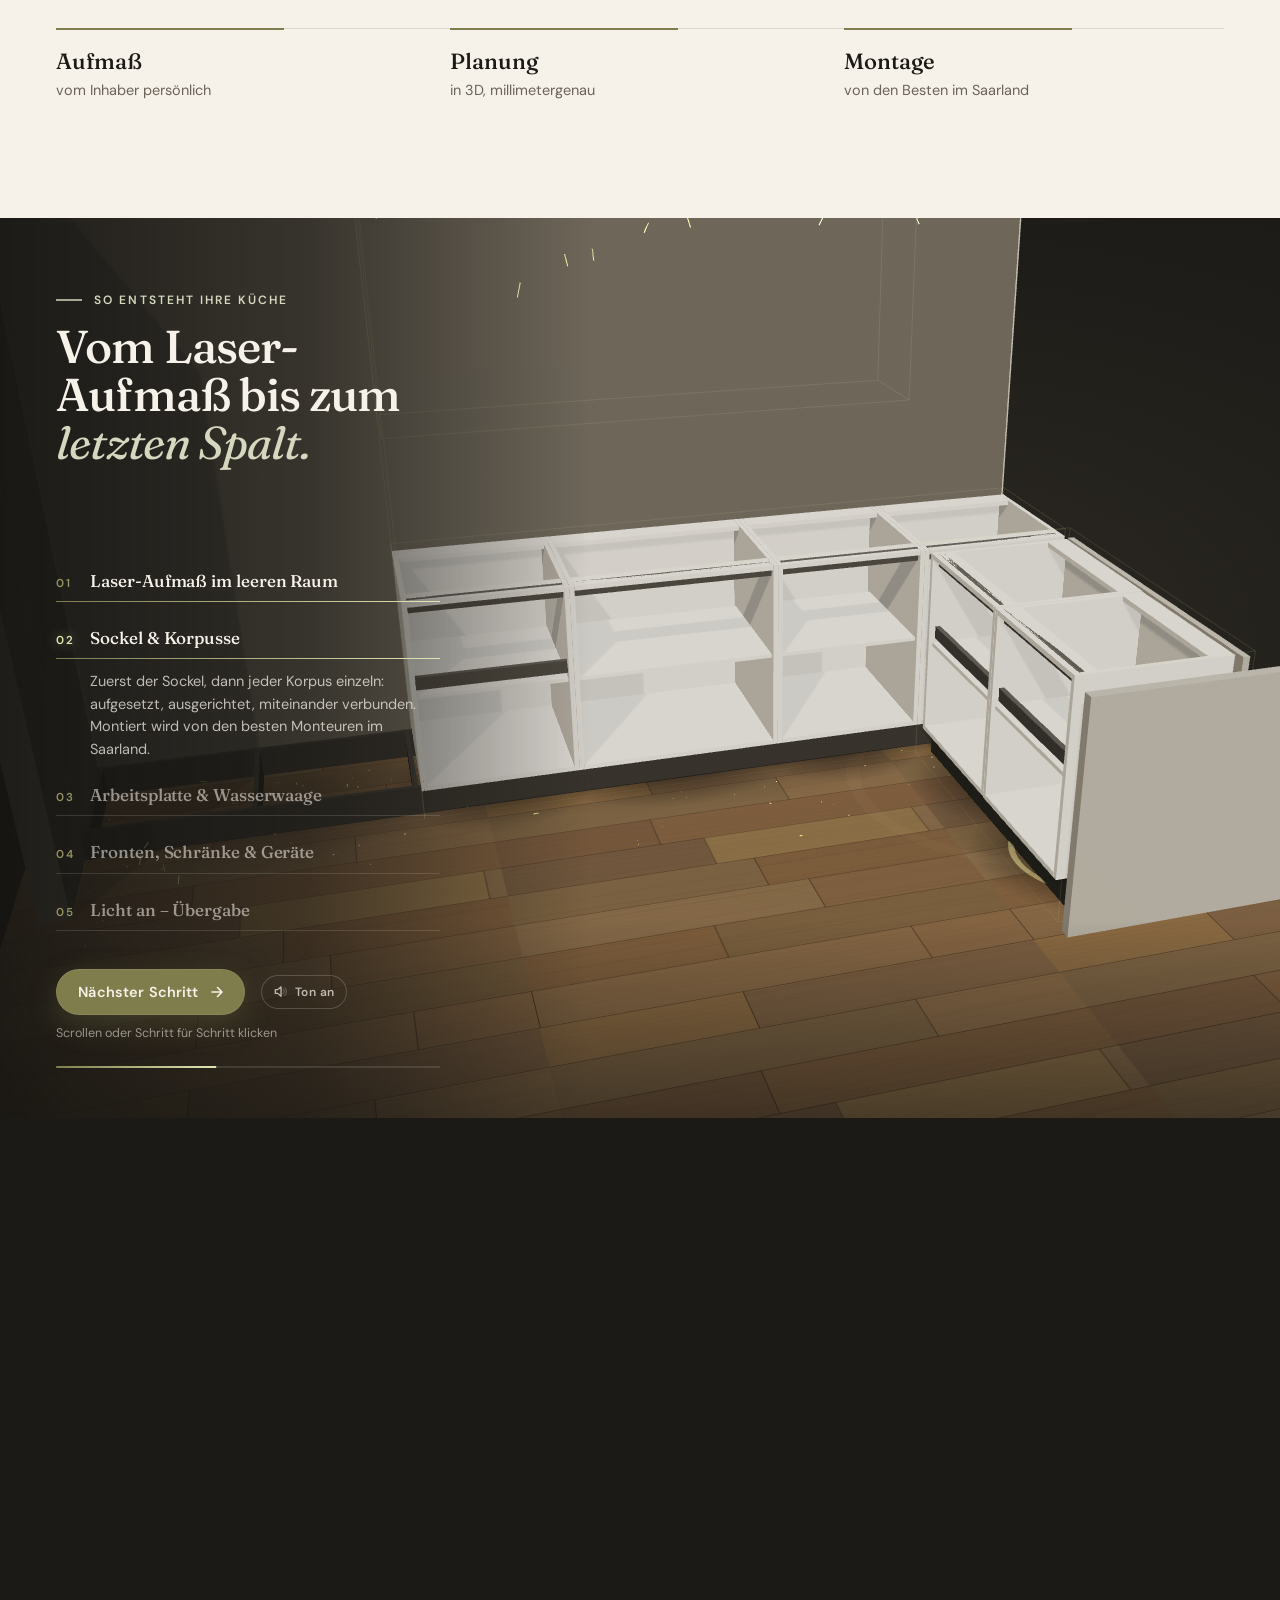
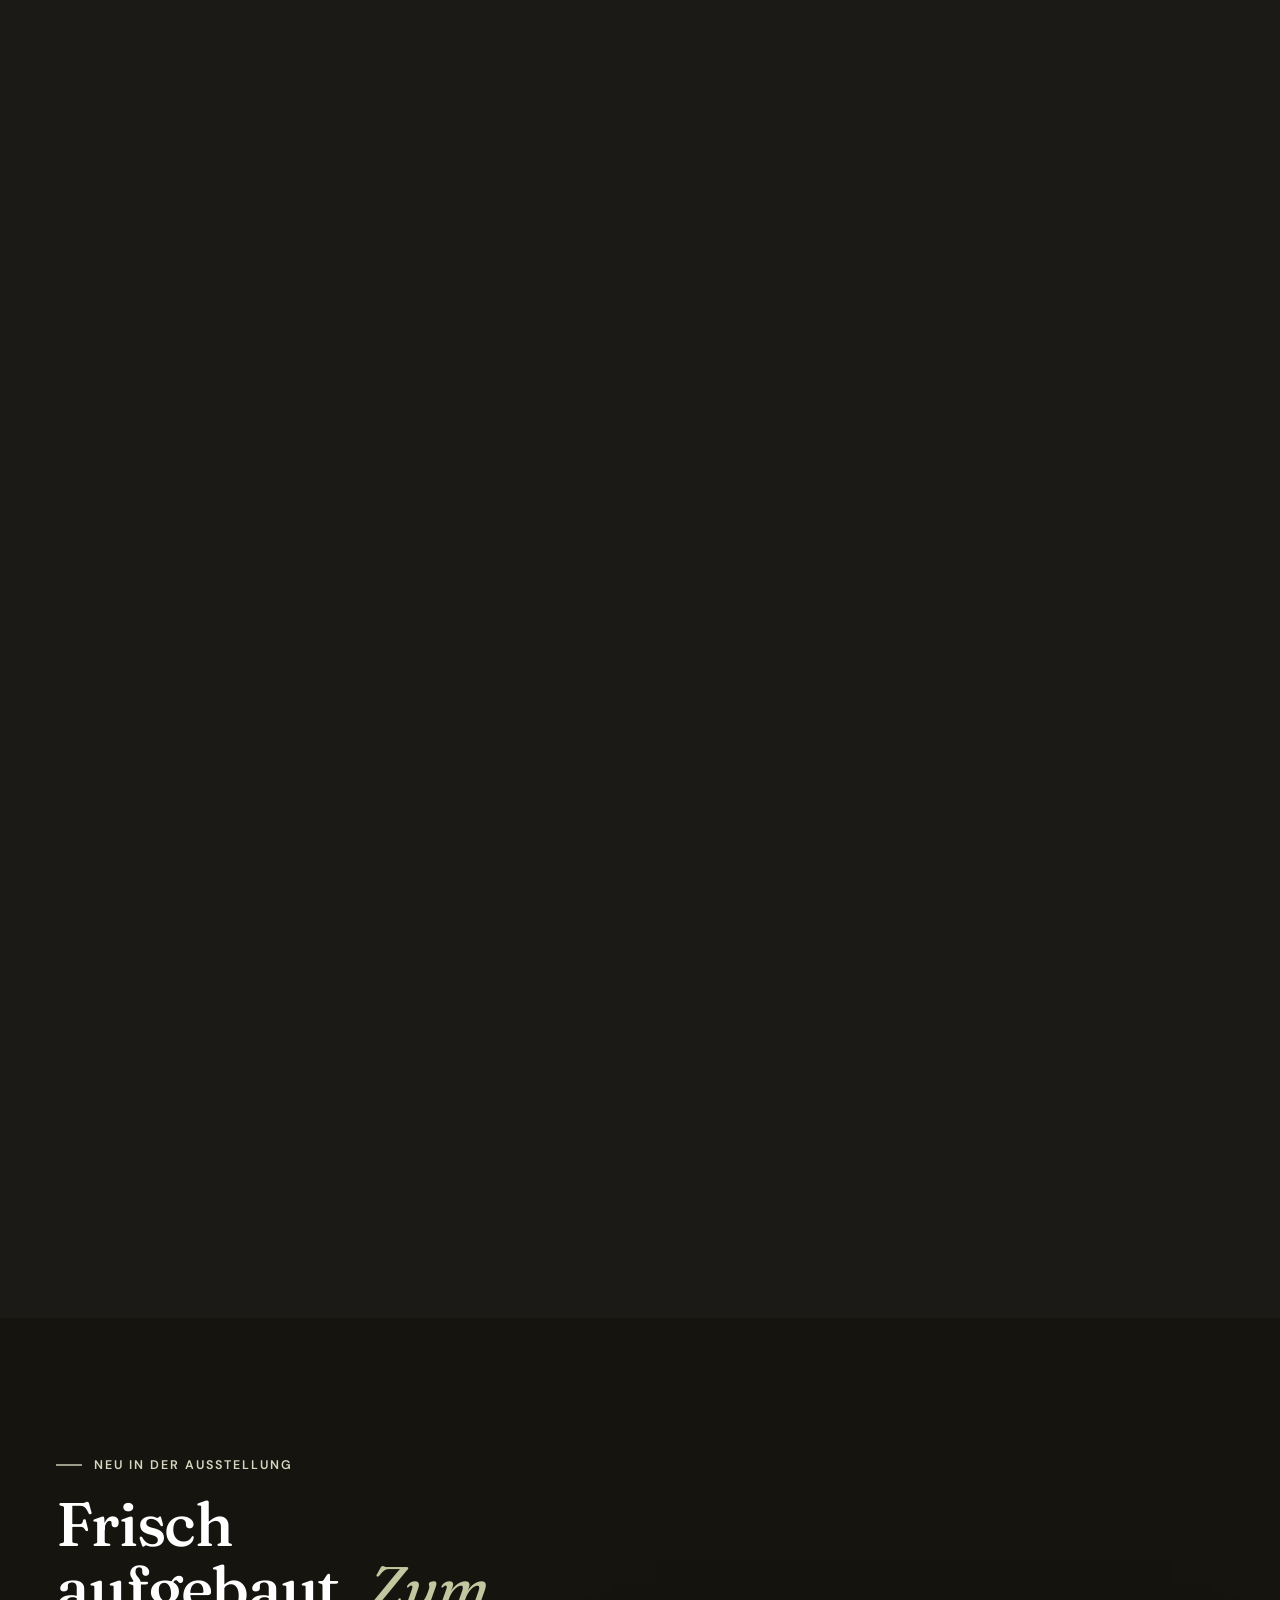
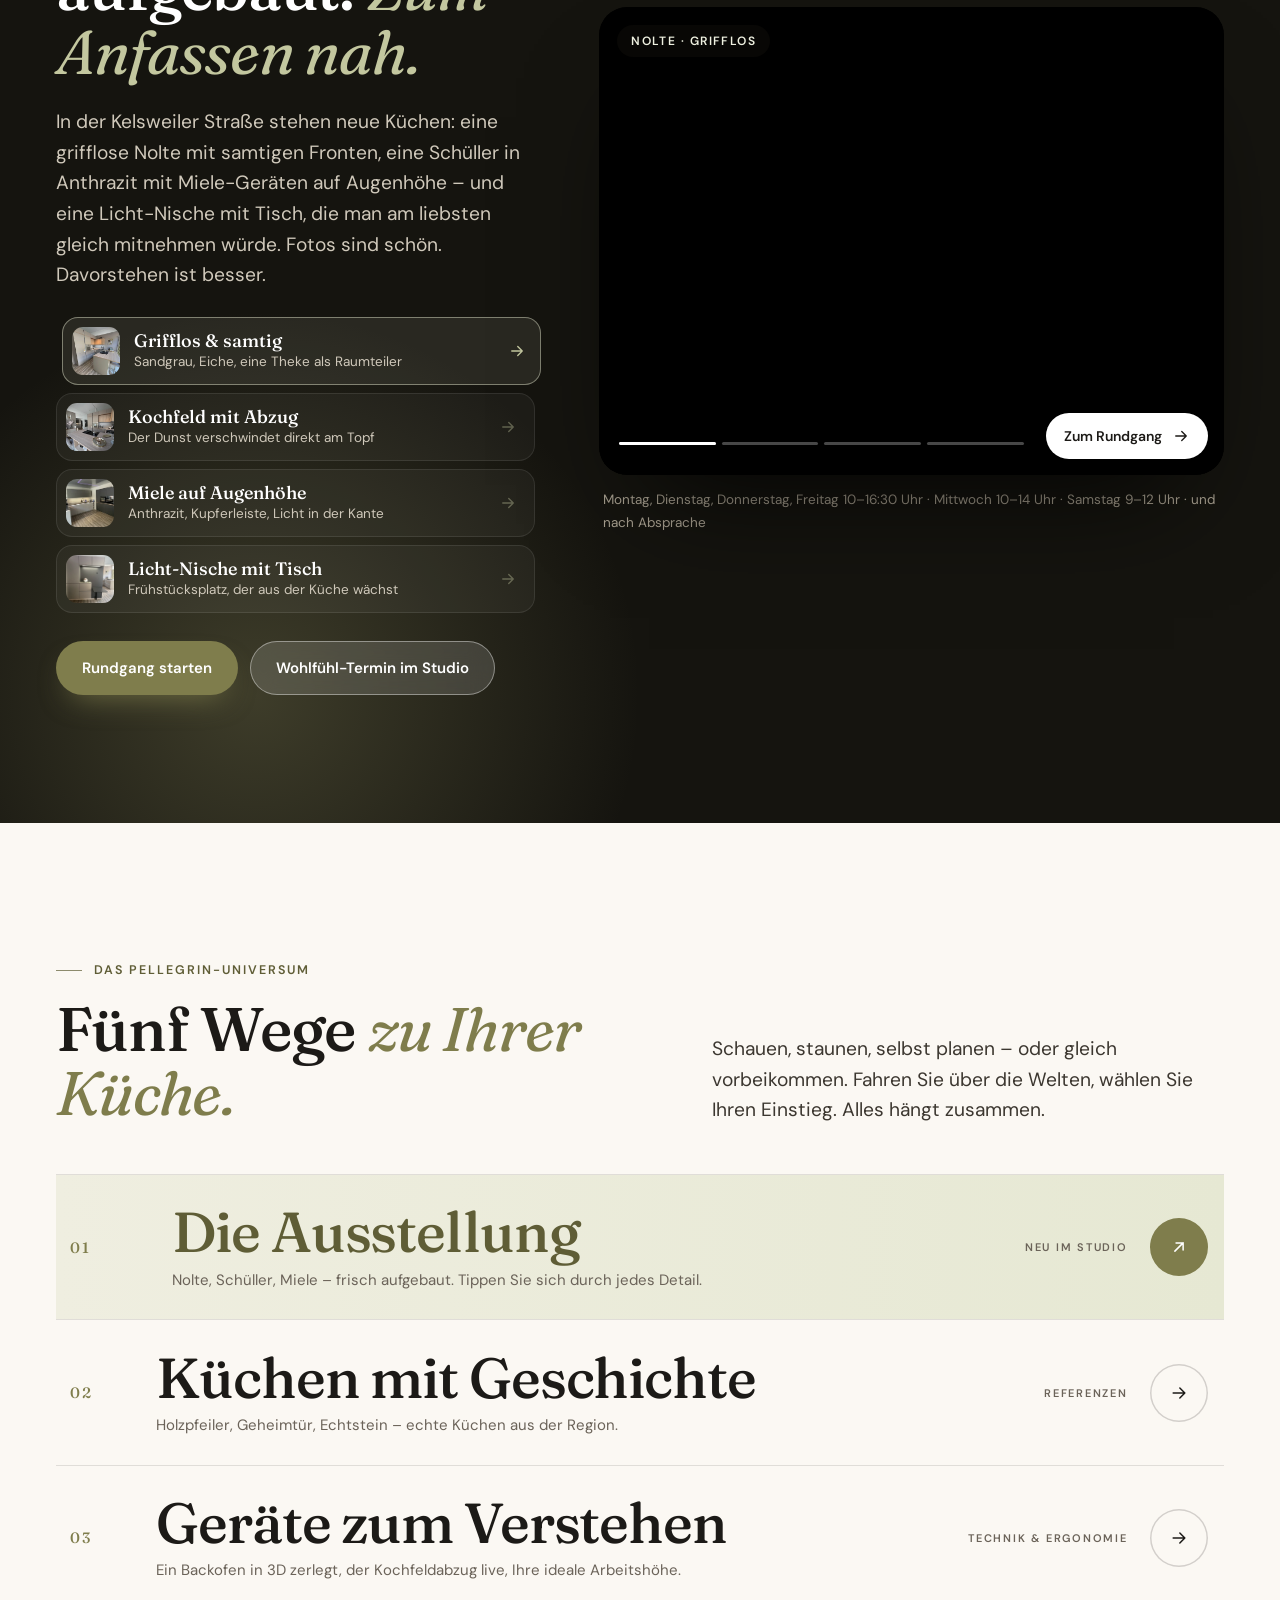
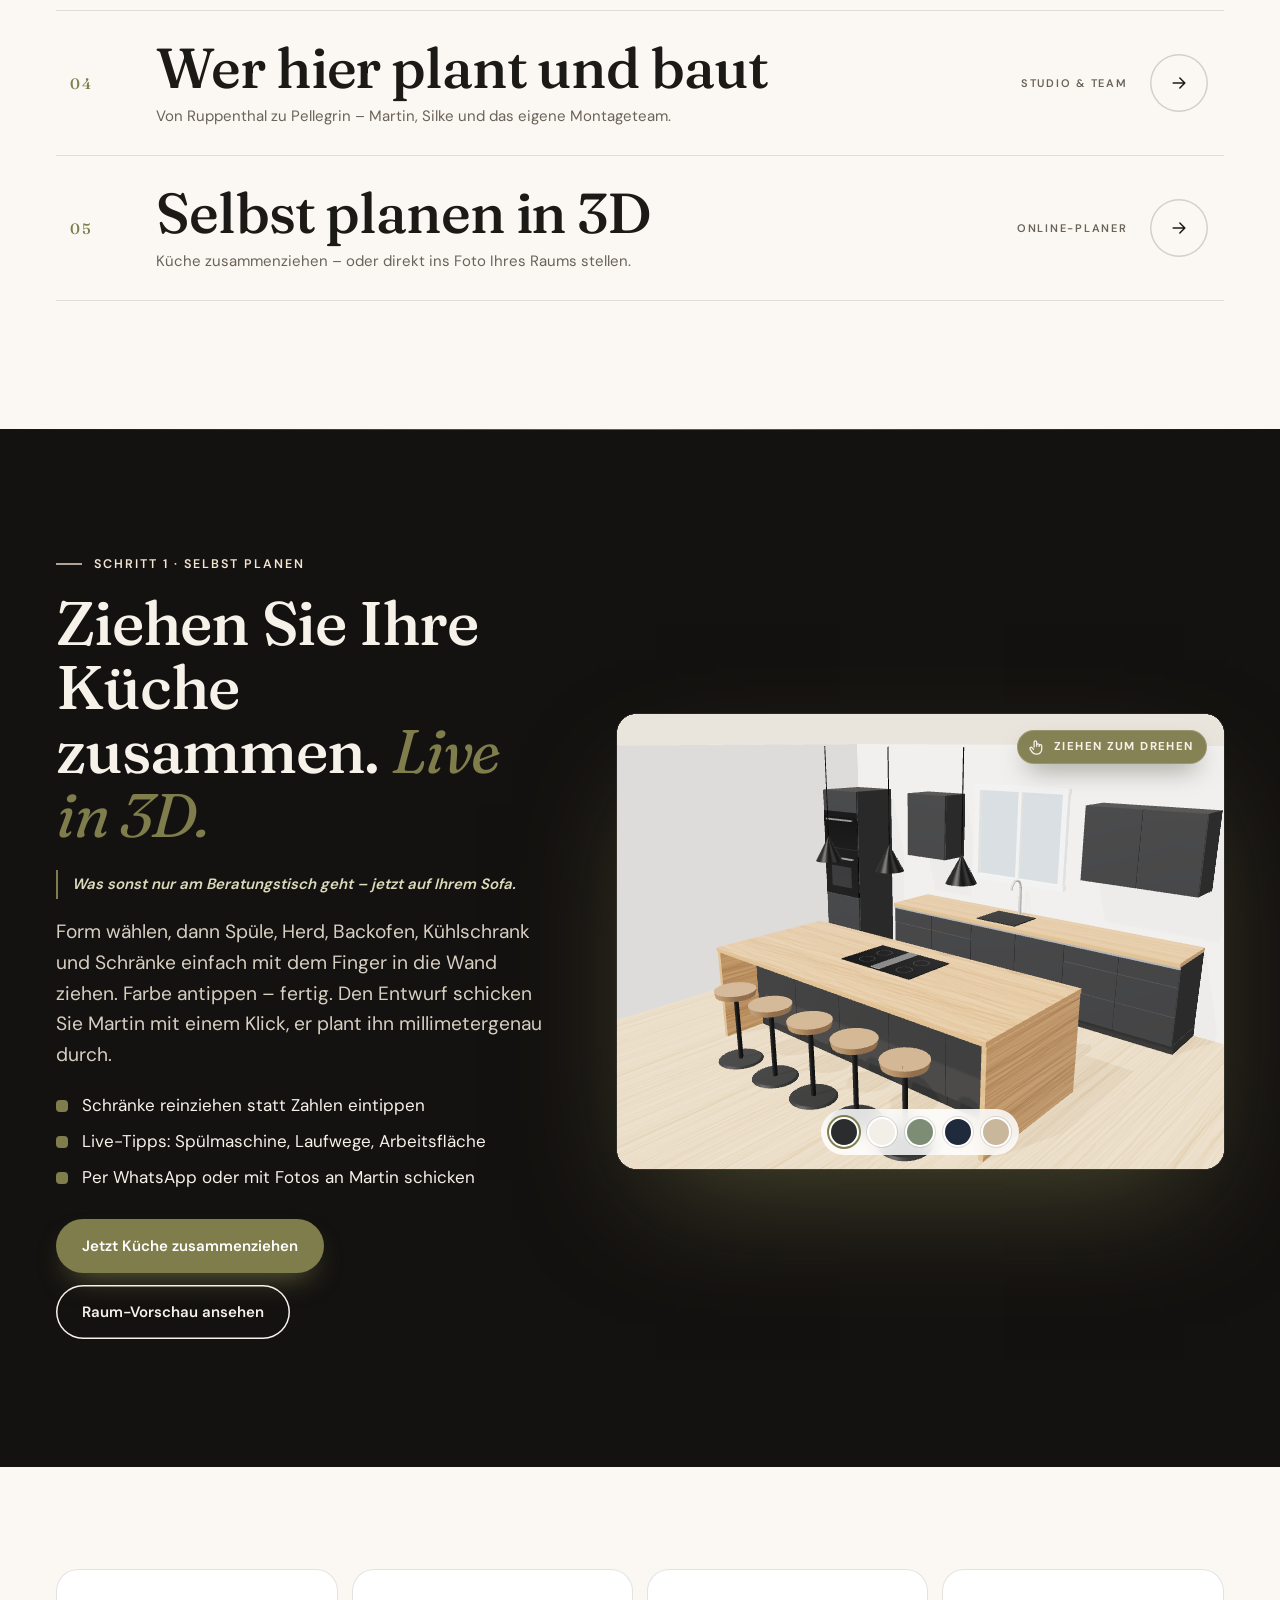
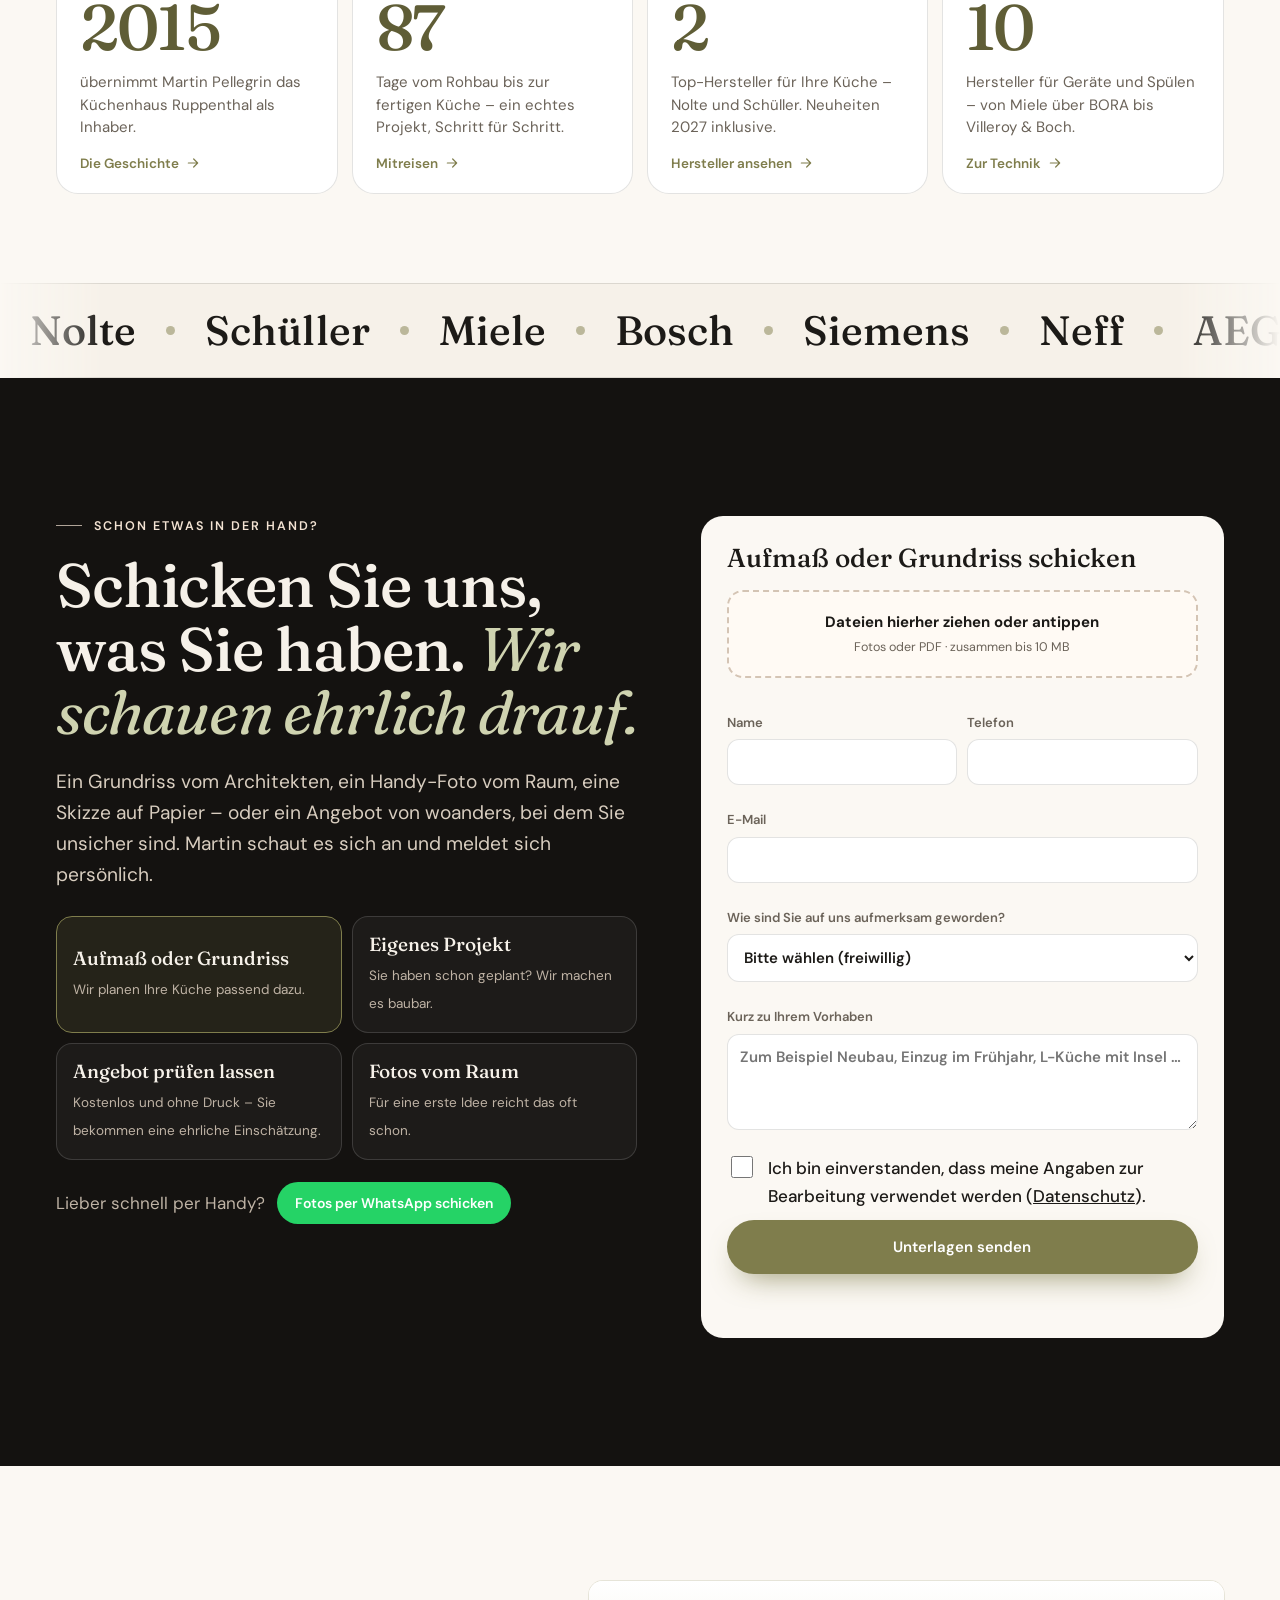
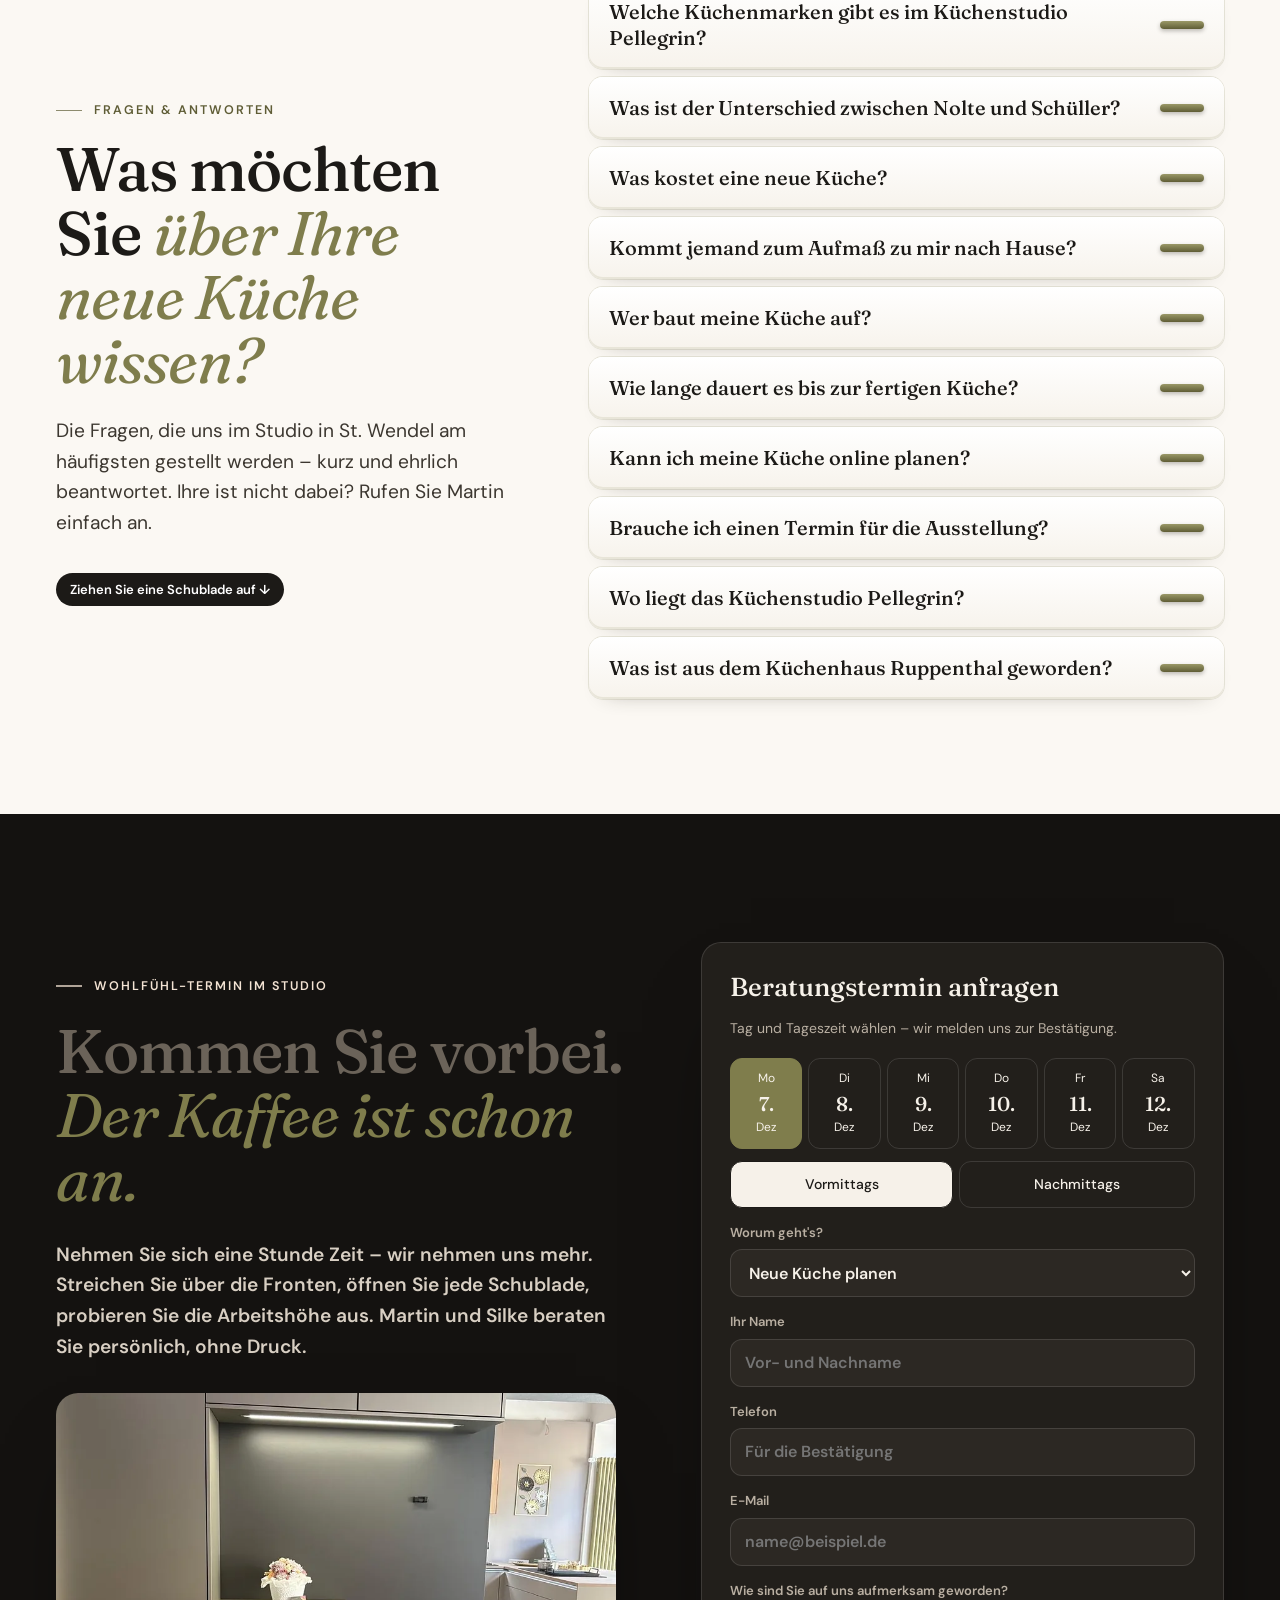
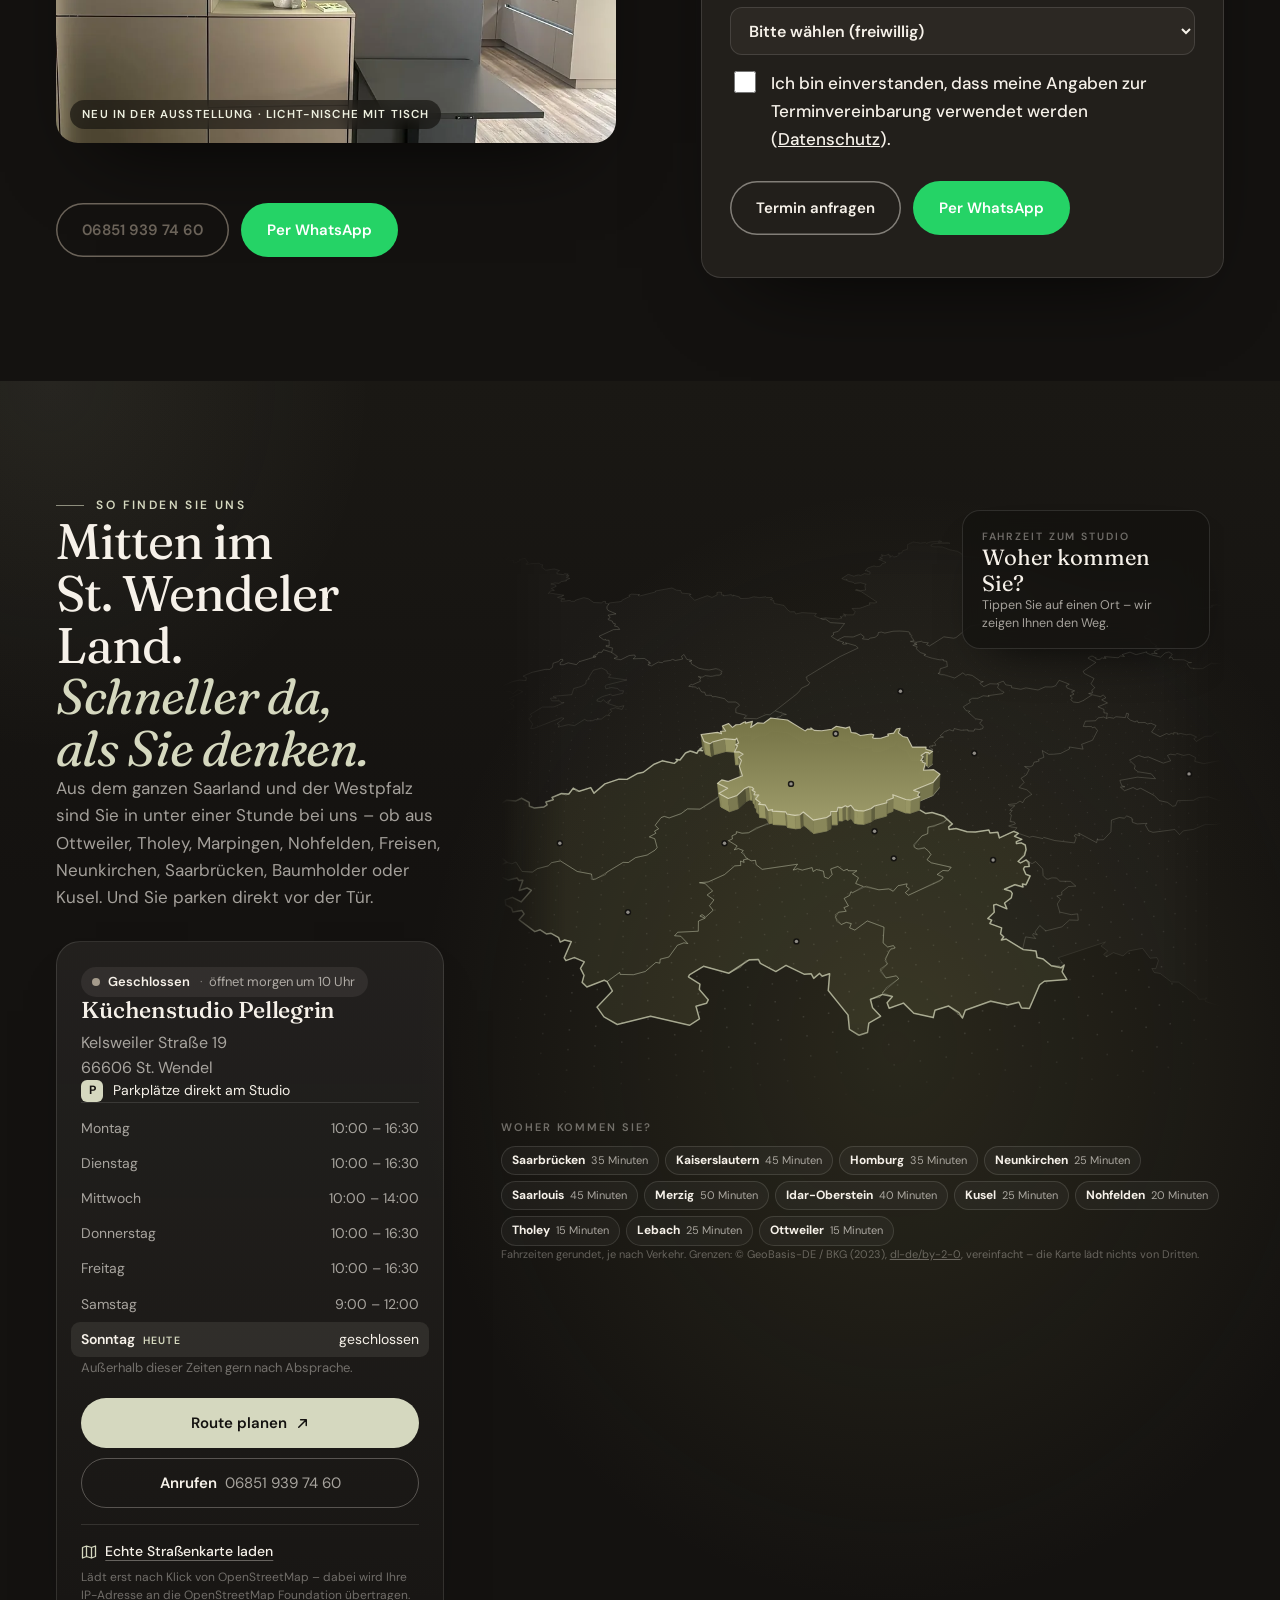
==== commit 7950fbdc: "Planer: Maß-Karte erscheint erst nach dem Loslassen Co-Authored-By: Claude Opus 5.5 <noreply@anthrop" ====
--- a/index.html
+++ b/index.html
@@ -27,12 +27,12 @@
 <link rel="apple-touch-icon" href="img/apple-touch-icon.png">
 <link rel="preload" href="fonts/fraunces-latin-500-normal.woff2" as="font" type="font/woff2" crossorigin>
 <style>:where(img[height]){height:auto}</style>
-<link rel="stylesheet" href="assets/style.css?v=1794422262">
-<link rel="stylesheet" href="assets/kp.css?v=1794422262">
-<link rel="stylesheet" href="assets/pg.css?v=1794422262">
-<link rel="stylesheet" href="assets/brand.css?v=1794422262">
-<link rel="stylesheet" href="assets/mk2.css?v=1794422262">
-<link rel="stylesheet" href="assets/uni.css?v=1794422262"><link rel="stylesheet" href="assets/montage.css?v=1794422262"><link rel="stylesheet" href="assets/karte.css?v=1794422262">
+<link rel="stylesheet" href="assets/style.css?v=1794489744">
+<link rel="stylesheet" href="assets/kp.css?v=1794489744">
+<link rel="stylesheet" href="assets/pg.css?v=1794489744">
+<link rel="stylesheet" href="assets/brand.css?v=1794489744">
+<link rel="stylesheet" href="assets/mk2.css?v=1794489744">
+<link rel="stylesheet" href="assets/uni.css?v=1794489744"><link rel="stylesheet" href="assets/montage.css?v=1794489744"><link rel="stylesheet" href="assets/karte.css?v=1794489744">
 <script type="application/ld+json">{"@context": "https://schema.org", "@graph": [{"@type": ["HomeGoodsStore", "LocalBusiness"], "@id": "https://kuechenstudio-pellegrin.de/#studio", "name": "Küchenstudio Pellegrin", "alternateName": ["Küchenhaus Ruppenthal", "Pellegrin Küchenstudio"], "description": "Küchenstudio in St. Wendel (Saarland): Nolte und Schüller Küchen, Küchenplanung in 3D, Aufmaß durch den Inhaber, Lieferung und Montage durch erfahrene Küchenmonteure.", "url": "https://kuechenstudio-pellegrin.de/", "logo": "https://kuechenstudio-pellegrin.de/img/apple-touch-icon.png", "image": ["https://kuechenstudio-pellegrin.de/og.jpg", "https://kuechenstudio-pellegrin.de/img/hero26_d.webp"], "telephone": "+4968519397460", "email": "info@kuechenstudio-pellegrin.de", "founder": {"@type": "Person", "name": "Martin Pellegrin", "jobTitle": "Inhaber"}, "address": {"@type": "PostalAddress", "streetAddress": "Kelsweiler Straße 19", "postalCode": "66606", "addressLocality": "St. Wendel", "addressRegion": "Saarland", "addressCountry": "DE"}, "geo": {"@type": "GeoCoordinates", "latitude": 49.4685, "longitude": 7.1645}, "hasMap": "https://www.google.com/maps/search/?api=1&query=Kelsweiler%20Stra%C3%9Fe%2019%2C%2066606%20St.%20Wendel", "openingHoursSpecification": [{"@type": "OpeningHoursSpecification", "dayOfWeek": ["Monday", "Tuesday", "Thursday", "Friday"], "opens": "10:00", "closes": "16:30"}, {"@type": "OpeningHoursSpecification", "dayOfWeek": ["Wednesday"], "opens": "10:00", "closes": "14:00"}, {"@type": "OpeningHoursSpecification", "dayOfWeek": ["Saturday"], "opens": "09:00", "closes": "12:00"}], "areaServed": [{"@type": "City", "name": "St. Wendel"}, {"@type": "City", "name": "Ottweiler"}, {"@type": "City", "name": "Tholey"}, {"@type": "City", "name": "Marpingen"}, {"@type": "City", "name": "Nohfelden"}, {"@type": "City", "name": "Freisen"}, {"@type": "City", "name": "Oberthal"}, {"@type": "City", "name": "Namborn"}, {"@type": "City", "name": "Neunkirchen"}, {"@type": "City", "name": "Saarbrücken"}, {"@type": "City", "name": "Baumholder"}, {"@type": "City", "name": "Kusel"}, {"@type": "State", "name": "Saarland"}], "brand": [{"@type": "Brand", "name": "Nolte Küchen", "url": "https://www.nolte-kuechen.com"}, {"@type": "Brand", "name": "Schüller Küchen", "url": "https://www.schueller.de"}], "knowsAbout": ["Küchenplanung", "Küchenmontage", "Nolte Küchen", "Schüller Küchen", "Einbaugeräte", "Kochfeldabzug", "Ergonomie in der Küche"], "hasOfferCatalog": {"@type": "OfferCatalog", "name": "Leistungen", "itemListElement": [{"@type": "Offer", "itemOffered": {"@type": "Service", "name": "Küchenplanung in 3D"}}, {"@type": "Offer", "itemOffered": {"@type": "Service", "name": "Aufmaß vor Ort durch den Inhaber"}}, {"@type": "Offer", "itemOffered": {"@type": "Service", "name": "Online-Küchenplaner mit Raumfoto"}}, {"@type": "Offer", "itemOffered": {"@type": "Service", "name": "Lieferung und Küchenmontage durch erfahrene Küchenmonteure"}}, {"@type": "Offer", "itemOffered": {"@type": "Service", "name": "Küchenausstellung mit Nolte und Schüller"}}]}, "sameAs": ["https://www.google.com/maps/place/?q=place_id:ChIJKTbr8p_qlUcREDhps3uUdVs"], "aggregateRating": {"@type": "AggregateRating", "ratingValue": "5.0", "bestRating": "5", "reviewCount": 50}}, {"@type": "WebSite", "@id": "https://kuechenstudio-pellegrin.de/#website", "url": "https://kuechenstudio-pellegrin.de/", "name": "Küchenstudio Pellegrin", "inLanguage": "de-DE", "publisher": {"@id": "https://kuechenstudio-pellegrin.de/#studio"}}, {"@type": "WebPage", "@id": "https://kuechenstudio-pellegrin.de/#seite", "url": "https://kuechenstudio-pellegrin.de/", "name": "Küchenstudio St. Wendel – Nolte & Schüller Küchen | Pellegrin", "description": "Küchenstudio Pellegrin in St. Wendel, früher Küchenhaus Ruppenthal: Nolte und Schüller, Planung in 3D, Aufmaß vom Inhaber, Montage durch die besten Monteure.", "inLanguage": "de-DE", "isPartOf": {"@id": "https://kuechenstudio-pellegrin.de/#website"}, "about": {"@id": "https://kuechenstudio-pellegrin.de/#studio"}}, {"@type": "FAQPage", "@id": "https://kuechenstudio-pellegrin.de/#fragen", "mainEntity": [{"@type": "Question", "name": "Welche Küchenmarken gibt es im Küchenstudio Pellegrin?", "acceptedAnswer": {"@type": "Answer", "text": "Wir planen und verkaufen vor allem Küchen von Nolte und Schüller – zwei deutsche Markenhersteller, die wir aus vielen Montagen kennen. Dazu Einbaugeräte unter anderem von Miele, BORA, Siemens, Bosch und Neff sowie Spülen von Blanco und Villeroy & Boch."}}, {"@type": "Question", "name": "Was ist der Unterschied zwischen Nolte und Schüller?", "acceptedAnswer": {"@type": "Answer", "text": "Beide sind deutsche Markenhersteller. Nolte aus Löhne (seit 1958) ist stark bei Neuheiten in Fronten, Farben und Oberflächen – zum Beispiel der samtigen Anti-Fingerprint-Front VELLUTO oder Echtholzfronten. Schüller aus Herrieden (Familienunternehmen seit 1966) steht für durchdachte Maßarbeit und Licht-Ideen wie LumiQ; unsere Monteure schätzen, wie genau die Schränke passen. Welche Marke zu Ihnen passt, zeigen wir Ihnen direkt in der Ausstellung."}}, {"@type": "Question", "name": "Was kostet eine neue Küche?", "acceptedAnswer": {"@type": "Answer", "text": "Das hängt vom Raum, von der Marke, den Fronten und den Geräten ab. Martin Pellegrin nennt Ihnen den Preis in einem persönlichen Angebot, nachdem er bei Ihnen gemessen hat. Vorab können Sie Ihre Wunschküche im Online-Planer zusammenstellen und als Anfrage schicken."}}, {"@type": "Question", "name": "Kommt jemand zum Aufmaß zu mir nach Hause?", "acceptedAnswer": {"@type": "Answer", "text": "Ja. Martin Pellegrin misst selbst – im Rohbau, nach dem Putz und vor der Bestellung noch einmal. Auf den Millimeter, mit Wasser, Strom und Fenstern."}}, {"@type": "Question", "name": "Wer baut meine Küche auf?", "acceptedAnswer": {"@type": "Answer", "text": "Unsere Küchen montieren die zwei besten Monteure im Saarland. Natan von natan.saarland achtet bei jeder Küche zu hundert Prozent auf Präzision und Perfektion – bis zum letzten Spalt. Rafael Filipiak ist Schreiner und montiert seit 30 Jahren Küchen: Für ihn ist nichts eine Überraschung, und jede Herausforderung ist ein schöner Arbeitstag, an den man sich gern erinnert, wenn die Lösung steht. Beide arbeiten lösungsorientiert und sauber und sind mit dem neuesten Werkzeug ausgestattet – Festool-Sägen, Tischkreissäge, Oberfräsen und Absaugung an jedem Schnitt. Damit sind wir besser ausgestattet als fast alle Küchenmonteure der Umgebung zusammen. So läuft die Montage ab."}}, {"@type": "Question", "name": "Wie lange dauert es bis zur fertigen Küche?", "acceptedAnswer": {"@type": "Answer", "text": "In besonders schnellen Fällen kann Ihre Küche schon ab drei Wochen nach dem Aufmaß geliefert werden. Im Normalfall dauert es ein bis zwei Wochen länger – das hängt von der Küche ab: Marke, Fronten und Ausstattung. Den genauen Liefer- und Montagetermin sagen wir Ihnen mit dem Auftrag."}}, {"@type": "Question", "name": "Kann ich meine Küche online planen?", "acceptedAnswer": {"@type": "Answer", "text": "Ja. Im Küchenplaner zeichnen Sie Ihren Raum, stellen Schränke und Geräte, sehen alles in 3D und können die Küche per Foto in Ihren eigenen Raum setzen. Die Planung schicken Sie mit einem Klick an Martin."}}, {"@type": "Question", "name": "Brauche ich einen Termin für die Ausstellung?", "acceptedAnswer": {"@type": "Answer", "text": "Sie können zu den Öffnungszeiten vorbeikommen: Montag, Dienstag, Donnerstag und Freitag 10 bis 16:30 Uhr, Mittwoch 10 bis 14 Uhr, Samstag 9 bis 12 Uhr. Für eine ausführliche Planung vereinbaren Sie am besten einen Termin. Parkplätze sind direkt vor der Tür."}}, {"@type": "Question", "name": "Wo liegt das Küchenstudio Pellegrin?", "acceptedAnswer": {"@type": "Answer", "text": "In der Kelsweiler Straße 19 in 66606 St. Wendel. Aus Ottweiler, Tholey, Marpingen, Nohfelden, Freisen, Neunkirchen, Saarbrücken, Baumholder und Kusel sind Sie in unter einer Stunde bei uns. Route planenKarte ansehenAnrufen"}}, {"@type": "Question", "name": "Was ist aus dem Küchenhaus Ruppenthal geworden?", "acceptedAnswer": {"@type": "Answer", "text": "Aus dem Küchenhaus Ruppenthal ist das Küchenstudio Pellegrin geworden: neuer Name, gleiches Team, gleiche Adresse in der Kelsweiler Straße 19 in St. Wendel."}}]}]}</script>
 </head>
 <body>
@@ -396,14 +396,14 @@
 <script src="js/gsap.min.js"></script>
 <script src="js/ScrollTrigger.min.js"></script>
 <script src="js/lenis.min.js"></script>
-<script src="assets/ki.js?v=1794422262"></script>
-<script src="assets/brand.js?v=1794422262"></script>
-<script src="assets/app.js?v=1794422262"></script>
-<script src="assets/pel-mail.js?v=1794422262"></script>
-<script src="assets/pg.js?v=1794422262"></script>
-<script>(function(){var d=0,m=document.querySelector("[data-pel-montage]");if(!m)return;function L(){if(d)return;d=1;var s=document.createElement("script");s.src="js/montage3d.js?v=1794422262";document.body.appendChild(s)}function I(){var r=window.requestIdleCallback;setTimeout(function(){r?r(L,{timeout:2500}):L()},1200)}function W(){if(document.readyState==="complete")L();else addEventListener("load",L,{once:true})}if(document.readyState==="complete")I();else addEventListener("load",I,{once:true});if("IntersectionObserver"in window)new IntersectionObserver(function(e,o){if(e[0].isIntersecting){o.disconnect();W()}},{rootMargin:"200px"}).observe(m);else W();addEventListener("load",function(){setTimeout(L,4000)},{once:true})})();</script>
-<script src="js/karte.js?v=1794422262" defer></script>
-<script src="assets/uni.js?v=1794422262"></script>
-<script src="assets/fe-bewertung.js?v=1794422262" data-delay="90" data-url="https://search.google.com/local/writereview?placeid=ChIJKTbr8p_qlUcREDhps3uUdVs" data-name="Google" data-accent="#6f6d40" data-skip="planer|impressum|datenschutz" data-bottom="22" data-bottom-m="90" defer></script>
+<script src="assets/ki.js?v=1794489744"></script>
+<script src="assets/brand.js?v=1794489744"></script>
+<script src="assets/app.js?v=1794489744"></script>
+<script src="assets/pel-mail.js?v=1794489744"></script>
+<script src="assets/pg.js?v=1794489744"></script>
+<script>(function(){var d=0,m=document.querySelector("[data-pel-montage]");if(!m)return;function L(){if(d)return;d=1;var s=document.createElement("script");s.src="js/montage3d.js?v=1794489744";document.body.appendChild(s)}function I(){var r=window.requestIdleCallback;setTimeout(function(){r?r(L,{timeout:2500}):L()},1200)}function W(){if(document.readyState==="complete")L();else addEventListener("load",L,{once:true})}if(document.readyState==="complete")I();else addEventListener("load",I,{once:true});if("IntersectionObserver"in window)new IntersectionObserver(function(e,o){if(e[0].isIntersecting){o.disconnect();W()}},{rootMargin:"200px"}).observe(m);else W();addEventListener("load",function(){setTimeout(L,4000)},{once:true})})();</script>
+<script src="js/karte.js?v=1794489744" defer></script>
+<script src="assets/uni.js?v=1794489744"></script>
+<script src="assets/fe-bewertung.js?v=1794489744" data-delay="90" data-url="https://search.google.com/local/writereview?placeid=ChIJKTbr8p_qlUcREDhps3uUdVs" data-name="Google" data-accent="#6f6d40" data-skip="planer|impressum|datenschutz" data-bottom="22" data-bottom-m="90" defer></script>
 </body>
 </html>
